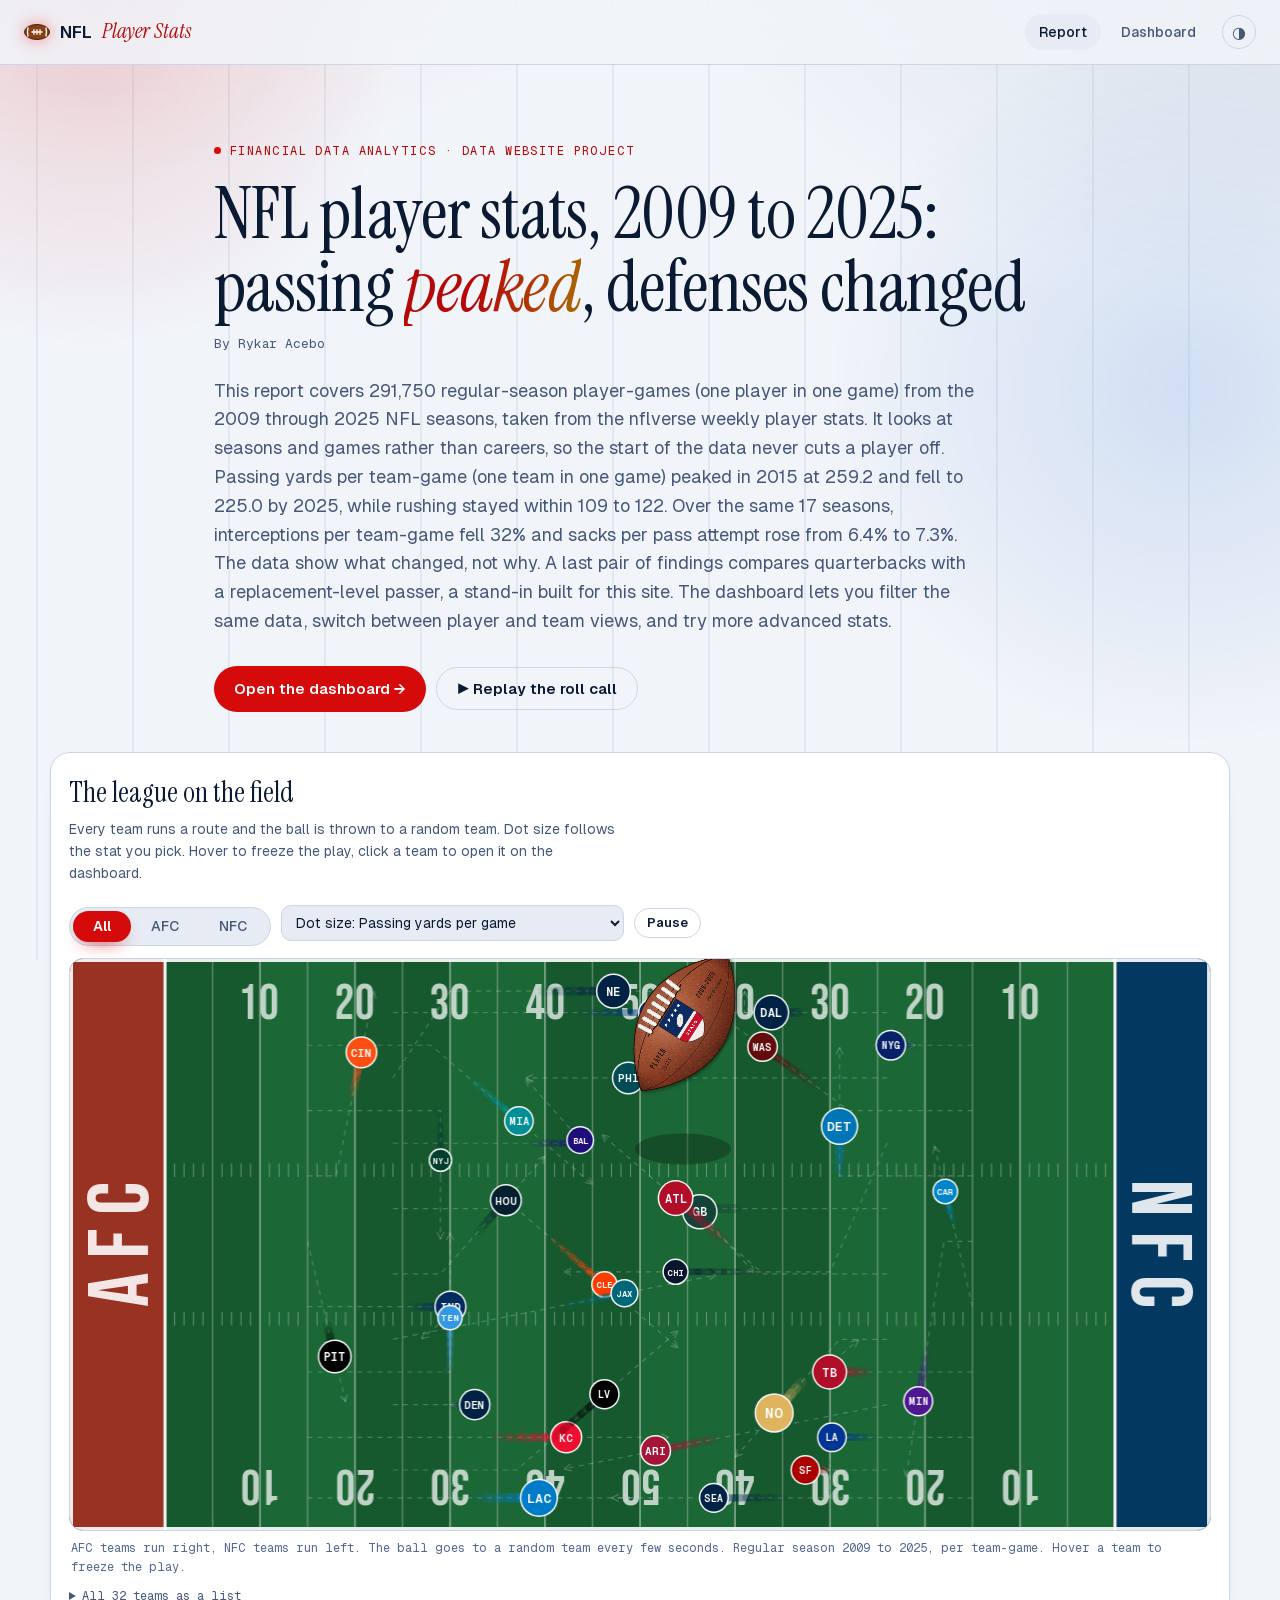
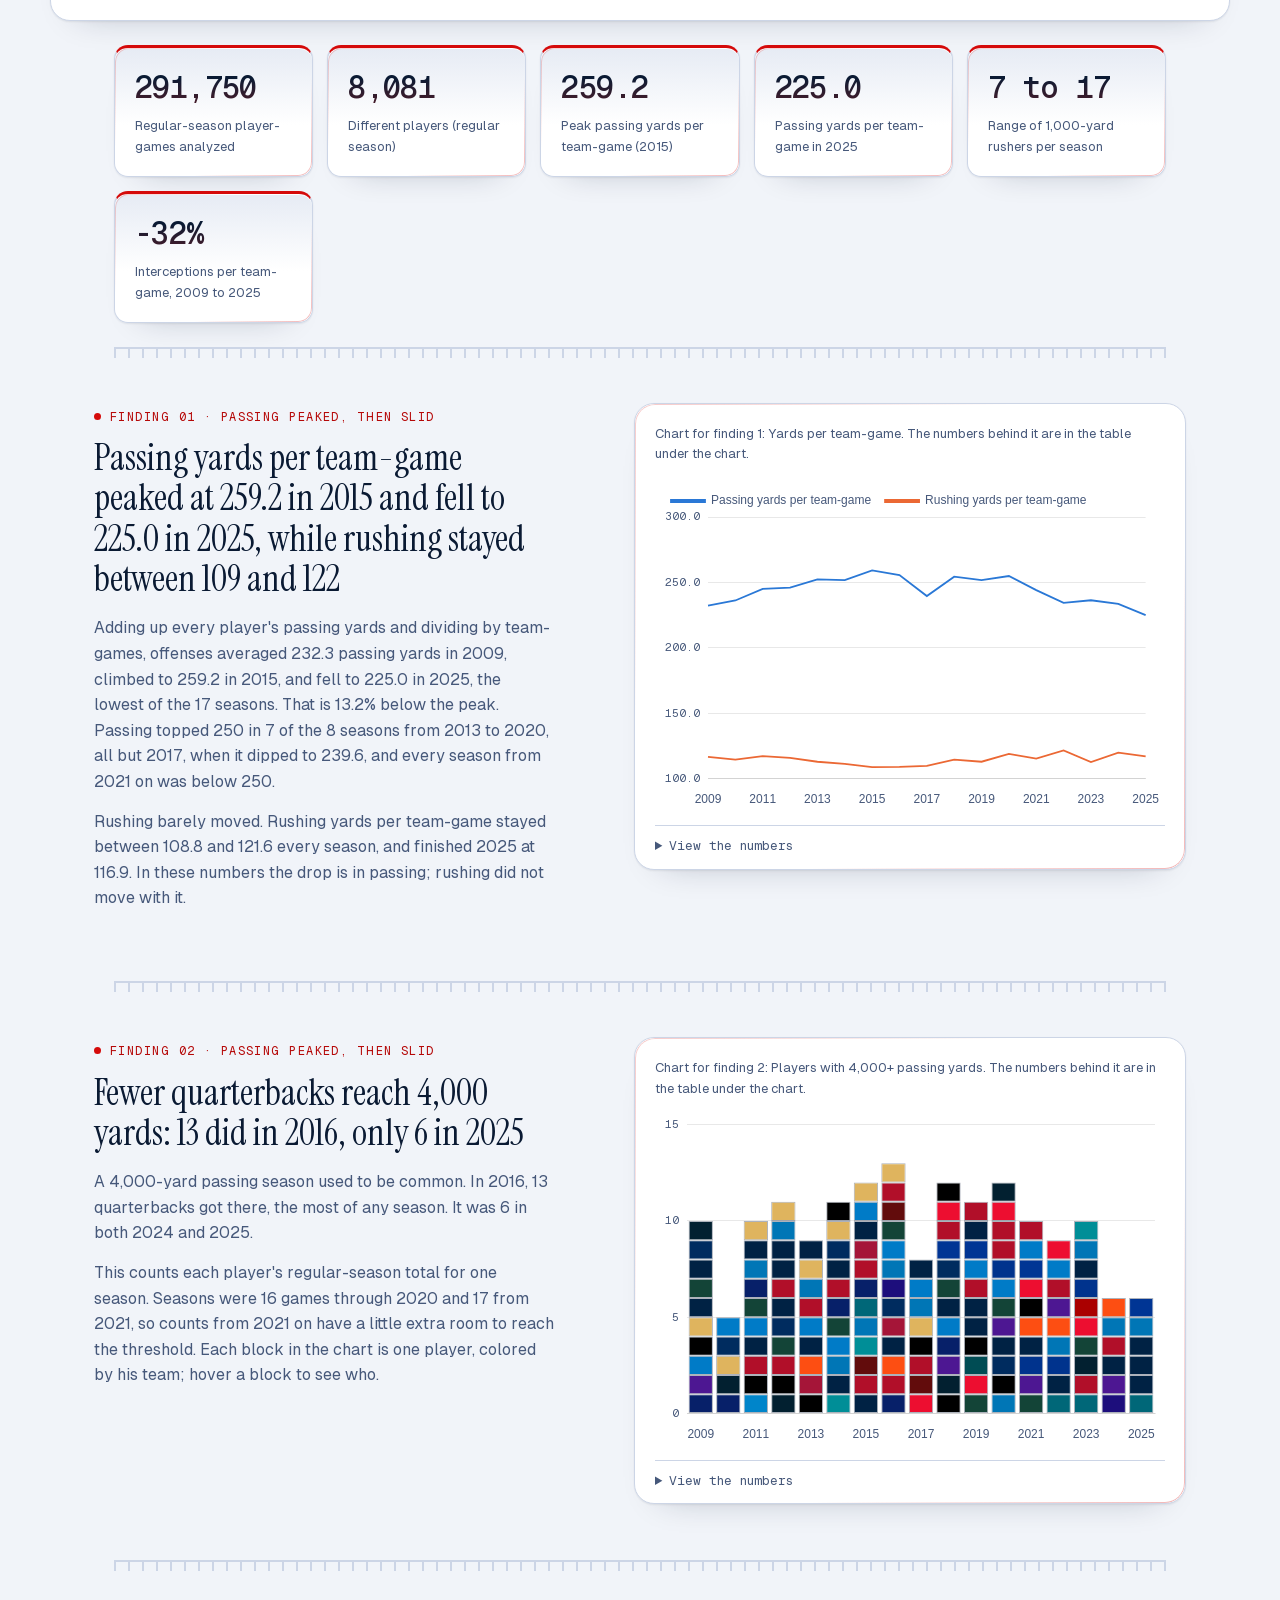
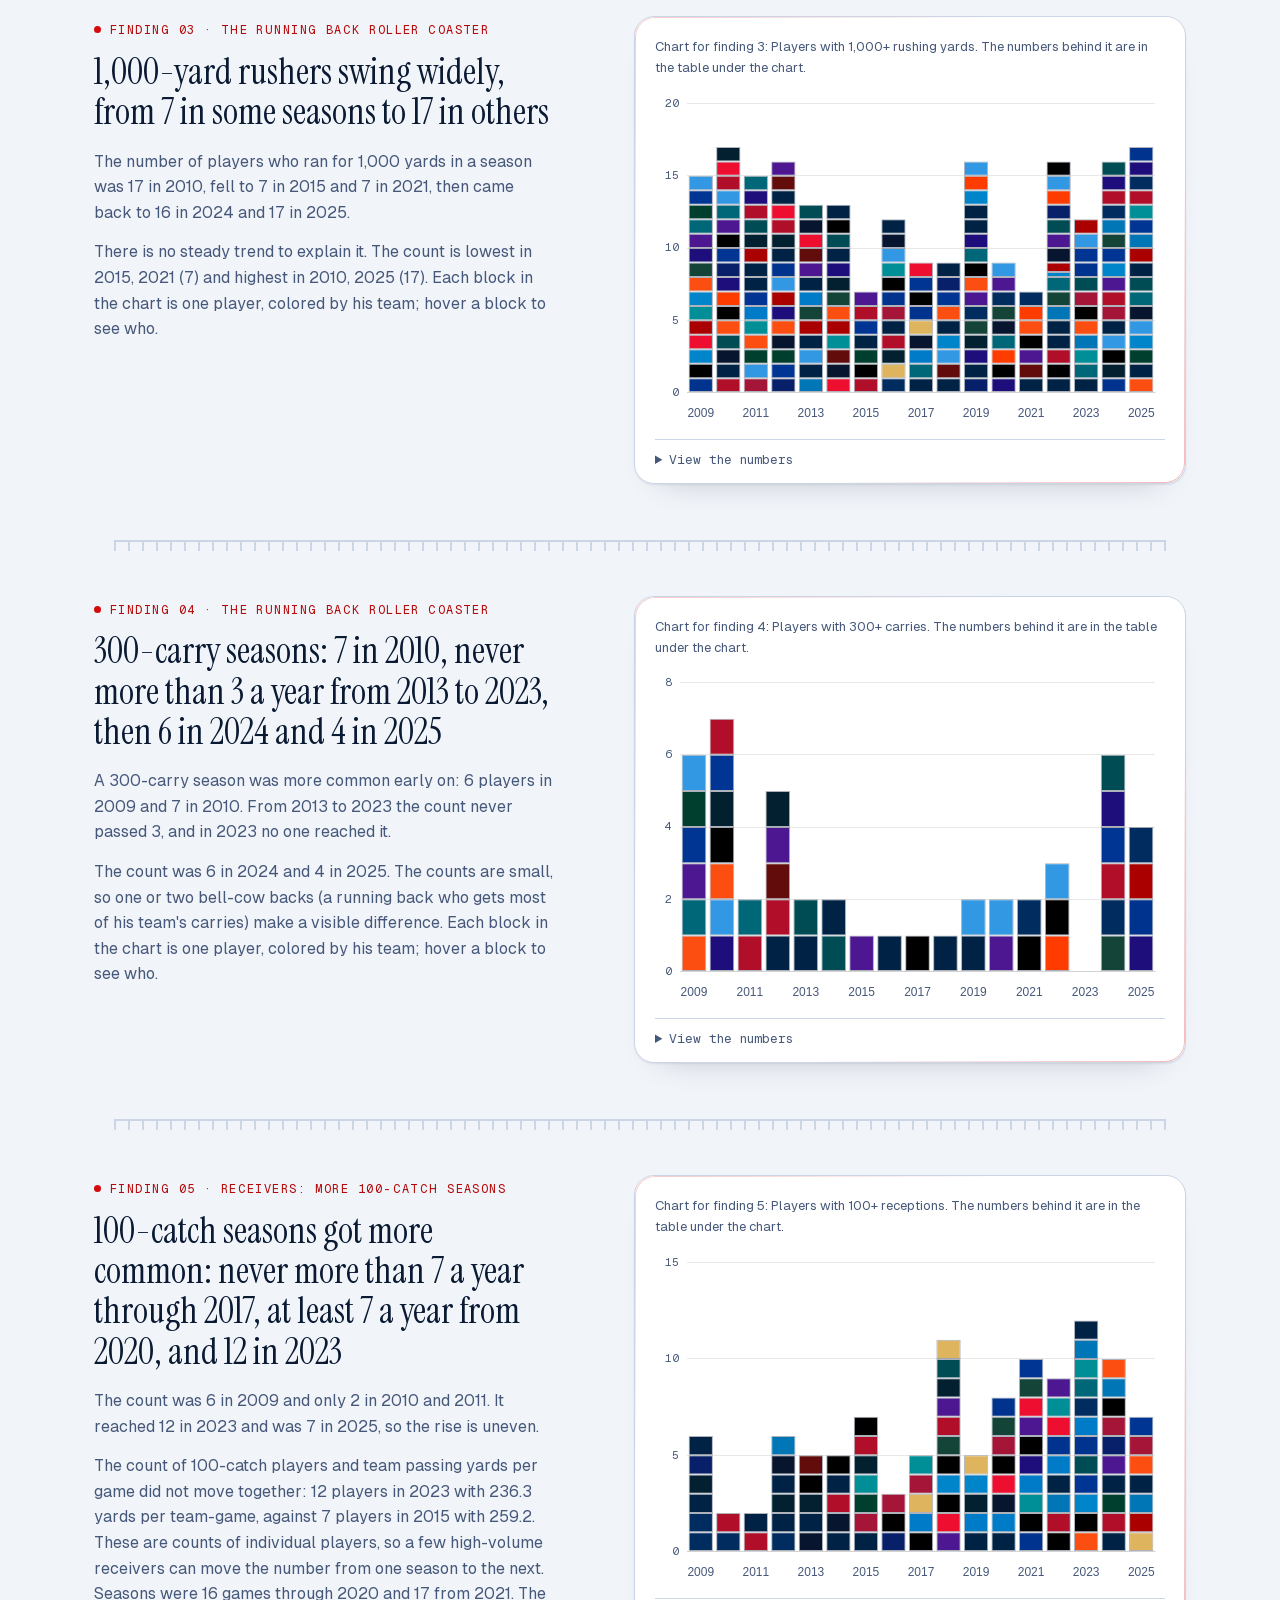
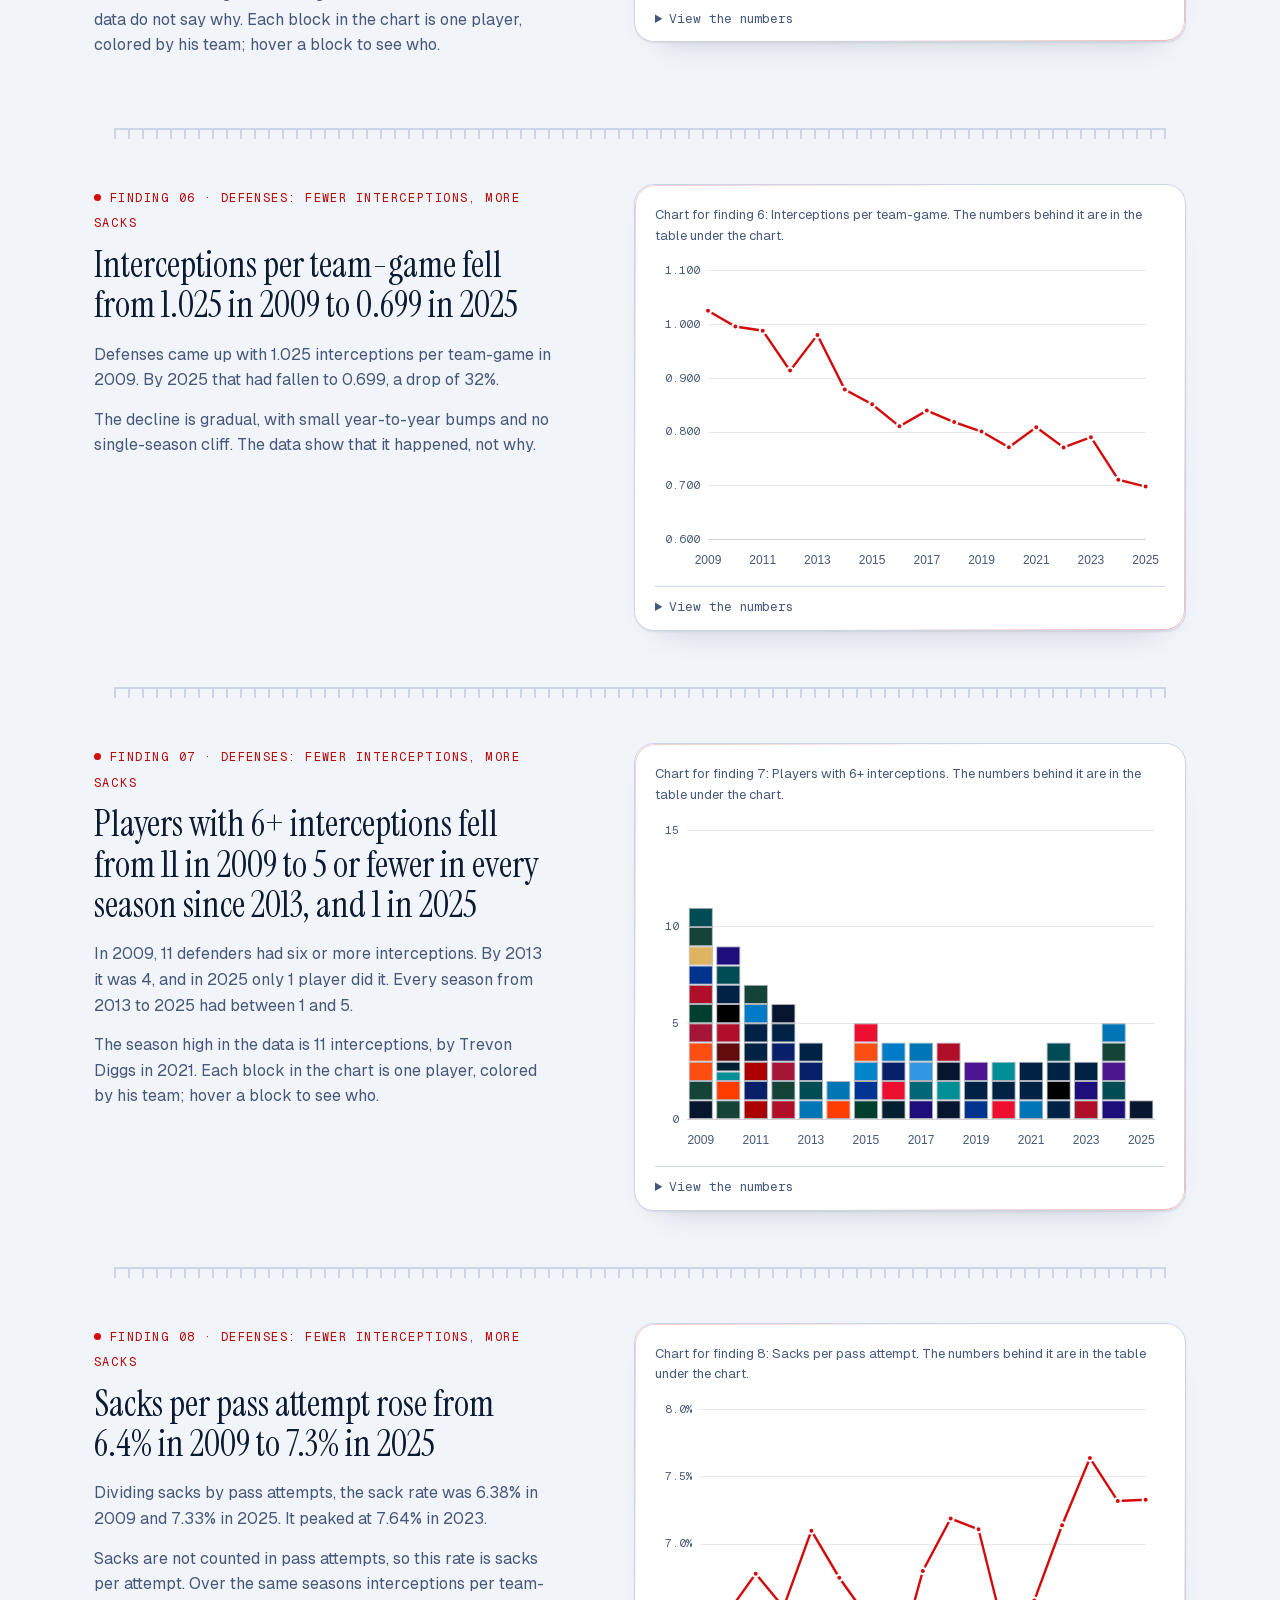
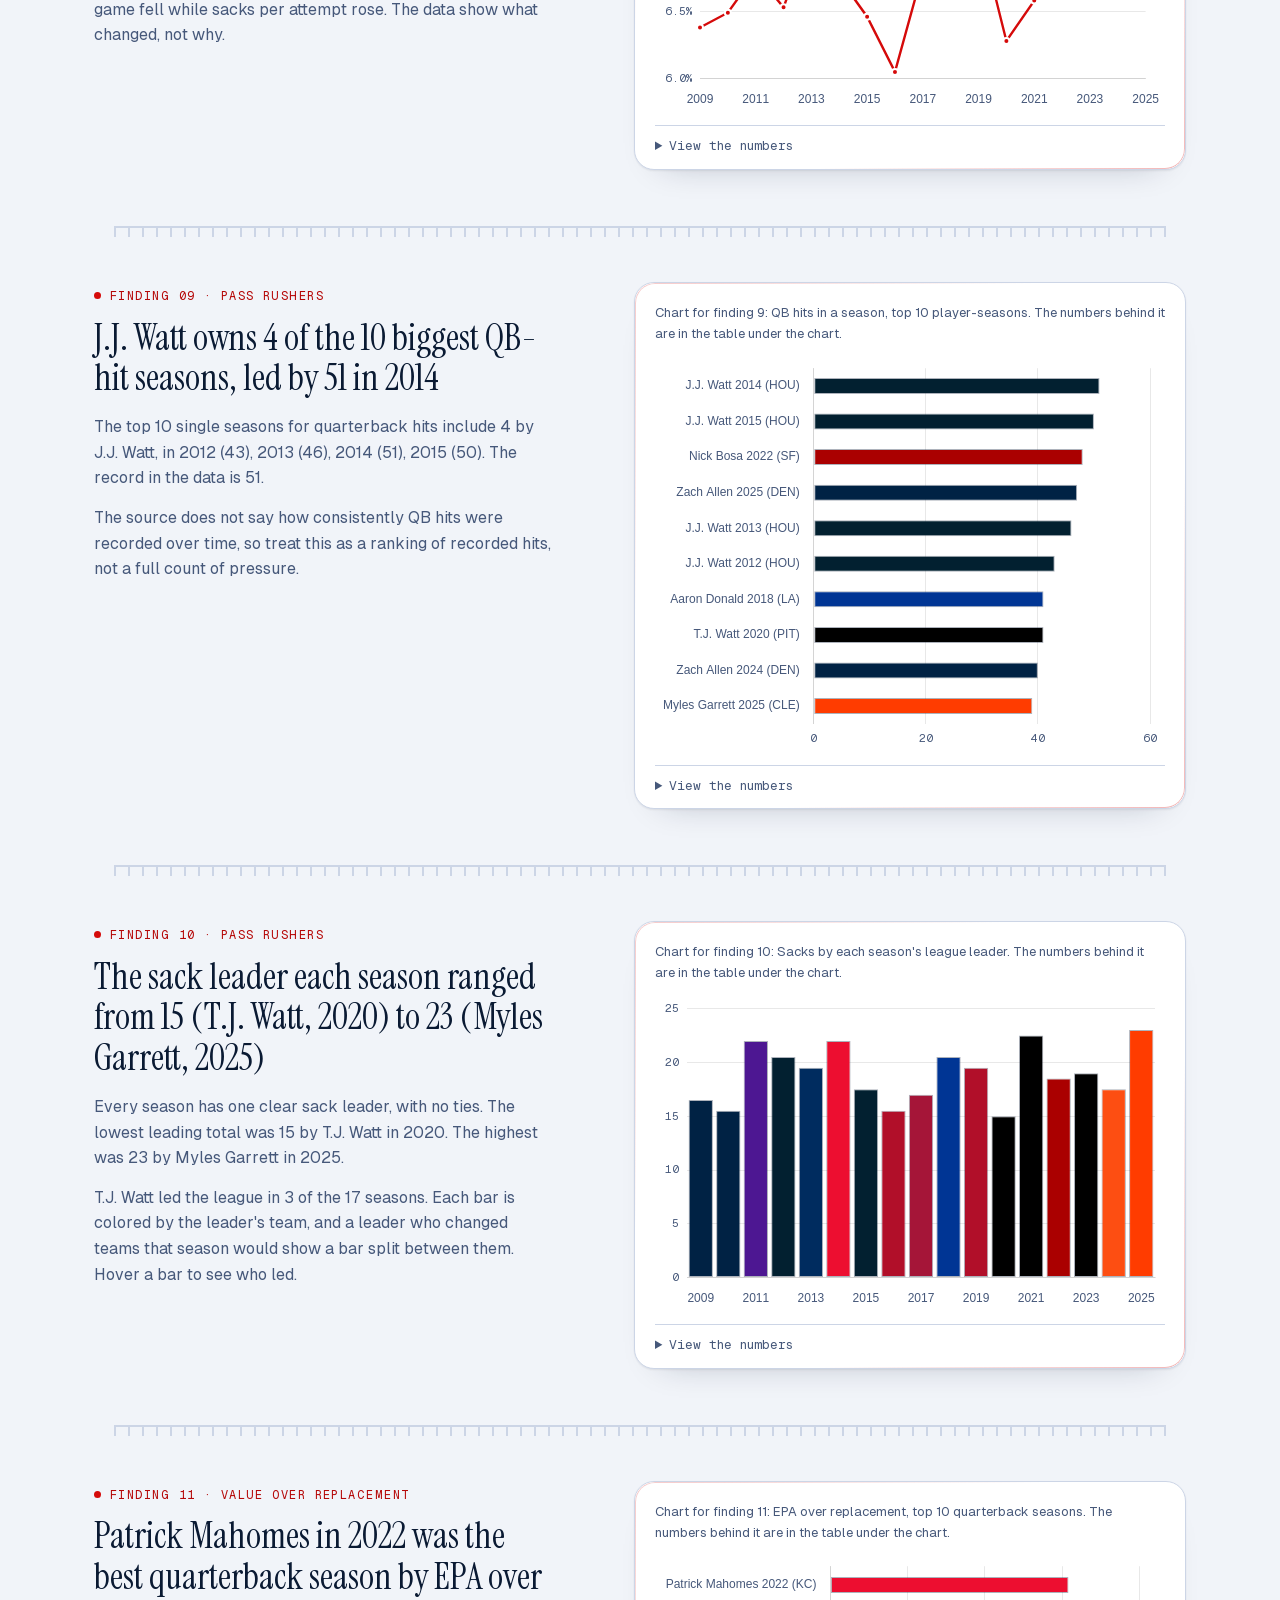
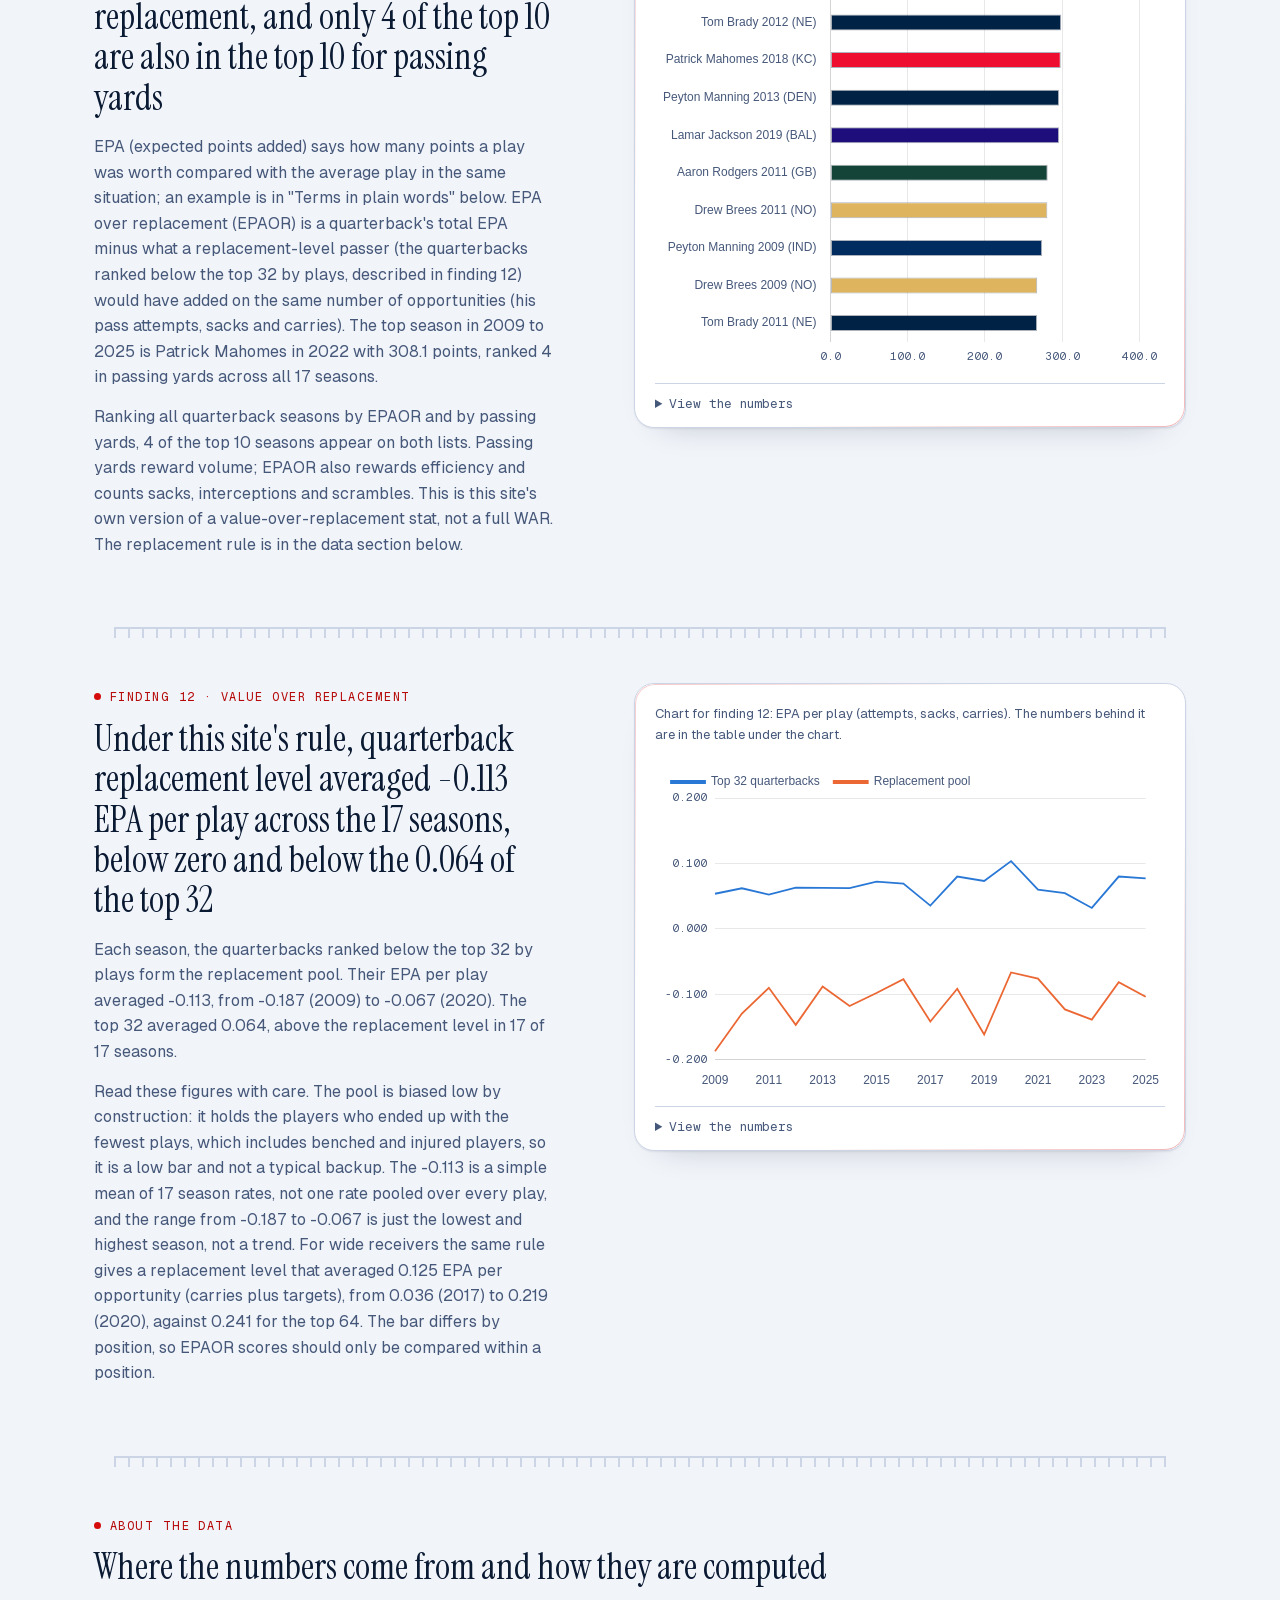
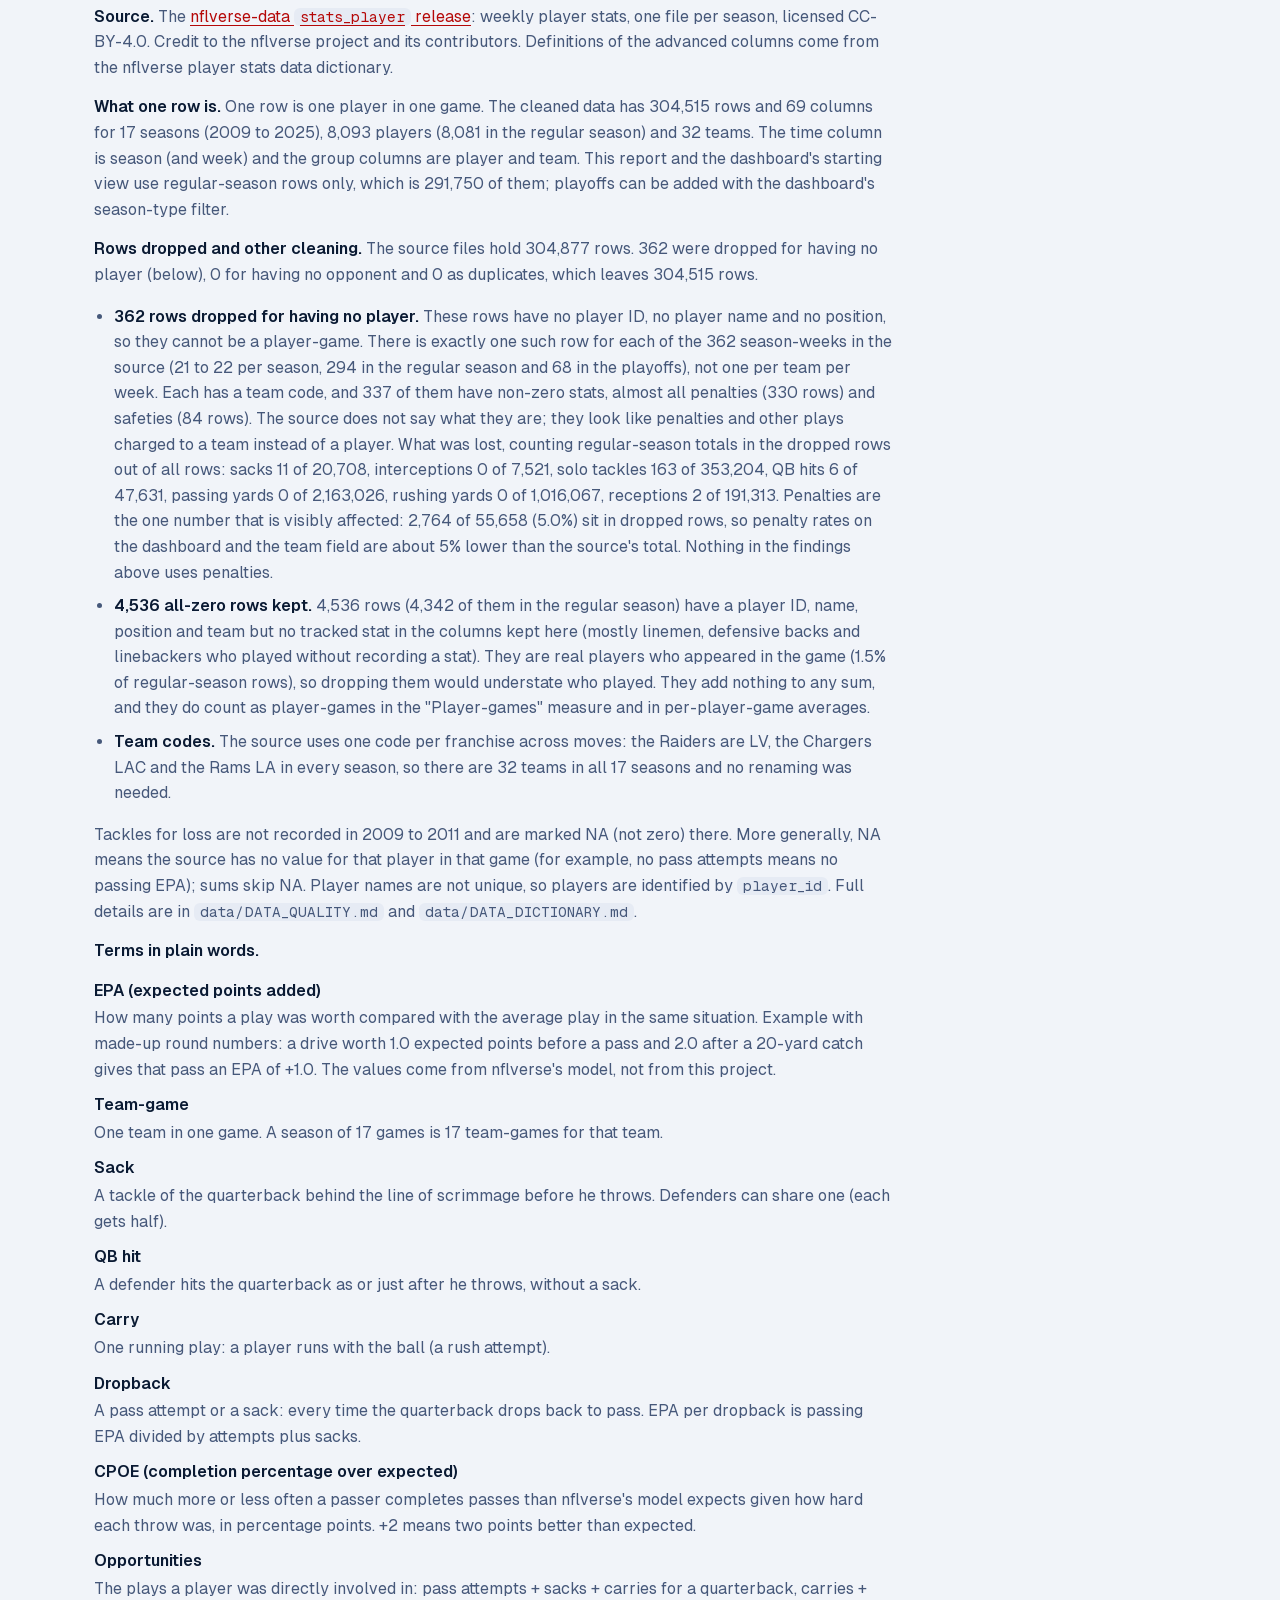
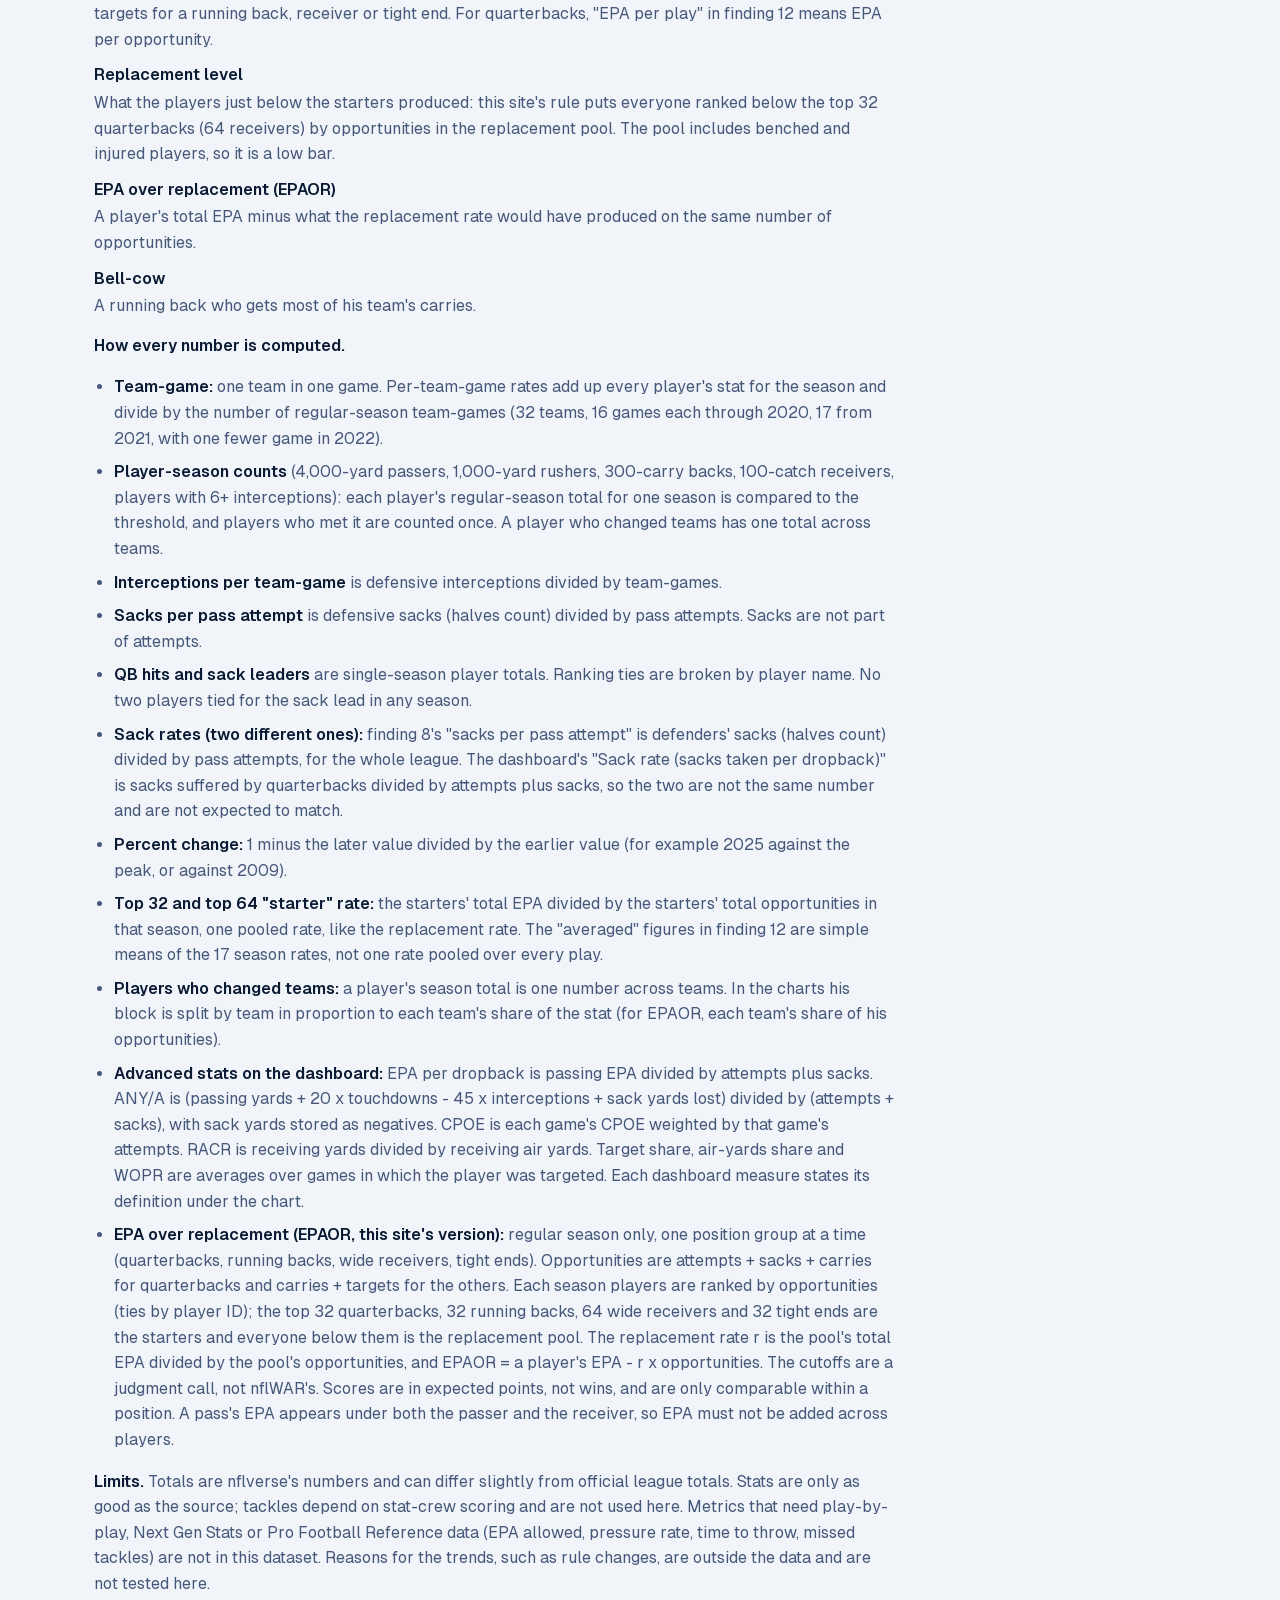
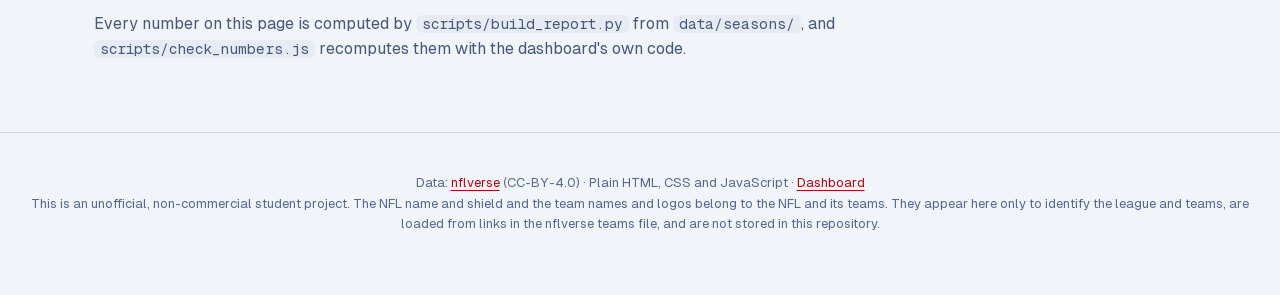
==== index.html @ b8d90ef3 "Dashboard Explore, jersey avatars, new filters, roll call intro, comparison block Dashboard: an Expl" ====
<!doctype html>
<html lang="en">
<head>
<meta charset="utf-8">
<meta name="viewport" content="width=device-width, initial-scale=1">
<title>NFL Player Stats Report, 2009 to 2025</title>
<meta name="description" content="What 291,750 NFL player-games say about passing, rushing, receiving and defense from 2009 to 2025.">
<link rel="stylesheet" href="assets/css/style.css?v=20260930t">
<link rel="stylesheet" href="assets/css/polish.css?v=20260930t">
<link rel="stylesheet" href="assets/css/intro.css?v=20260930t">
<link rel="icon" href="data:image/svg+xml,%3Csvg xmlns='http://www.w3.org/2000/svg' viewBox='0 0 52 32'%3E%3Cellipse cx='26' cy='16' rx='25' ry='15' fill='%238a3f12'/%3E%3Cpath d='M16 16H36M20 11.5V20.5M26 11.5V20.5M32 11.5V20.5' stroke='white' stroke-width='3' stroke-linecap='round'/%3E%3C/svg%3E">
<script>try{var t=localStorage.getItem('theme');if(t)document.documentElement.dataset.theme=t;else if(matchMedia('(prefers-color-scheme: light)').matches)document.documentElement.dataset.theme='light';}catch(e){}</script>
</head>
<body>
<a class="skip" href="#main">Skip to the report</a>
<div class="ambient" aria-hidden="true"></div>
<div class="grain" aria-hidden="true"></div>
<nav class="nav" aria-label="Main">
  <a class="brand" href="index.html"><svg class="brand-ball" viewBox="0 0 52 32" aria-hidden="true"><ellipse cx="26" cy="16" rx="25" ry="15" fill="#8a3f12" stroke="#4d1e06" stroke-width="2"/><g stroke="#fff" stroke-width="2.6" stroke-linecap="round" fill="none"><path d="M8 8Q6 16 8 24M44 8Q46 16 44 24"/><path d="M16 16H36M20 11.5V20.5M26 11.5V20.5M32 11.5V20.5"/></g></svg>NFL <em>Player Stats</em></a>
  <div class="nav-links">
    <a href="index.html" aria-current="page">Report</a>
    <a href="dashboard.html">Dashboard</a>
    <button class="theme-toggle" id="theme-toggle" aria-label="Toggle light and dark theme">&#9681;</button>
  </div>
</nav>

<header class="hero" id="main" tabindex="-1">
  <span class="eyebrow">Financial Data Analytics &middot; Data Website Project</span>
  <h1>NFL player stats, 2009 to 2025: passing <em>peaked</em>, defenses changed</h1>
  <p class="byline">By Rykar Acebo</p>
  <p class="lede">This report covers 291,750 regular-season player-games (one player in one game) from the 2009 through 2025 NFL seasons, taken from
  the nflverse weekly player stats. It looks at seasons and games rather than careers, so the start of the data never cuts a
  player off. Passing yards per team-game (one team in one game) peaked in 2015 at 259.2 and fell to 225.0 by
  2025, while rushing stayed within 109 to 122. Over the same 17 seasons, interceptions per team-game fell 32%
  and sacks per pass attempt rose from 6.4% to 7.3%. The data show what changed, not why. A last pair of findings
  compares quarterbacks with a replacement-level passer, a stand-in built for this site. The dashboard lets you filter the same data, switch between player and team views, and try more advanced stats.</p>
  <a class="btn" href="dashboard.html">Open the dashboard &rarr;</a>
</header>

<section class="fieldcard card" id="field-root" aria-label="Team explorer"></section>

<main>
  <section class="kpis" aria-label="Headline numbers"><div class="kpi card"><div class="kpi-value">291,750</div><div class="kpi-label">Regular-season player-games analyzed</div></div><div class="kpi card"><div class="kpi-value">8,081</div><div class="kpi-label">Different players (regular season)</div></div><div class="kpi card"><div class="kpi-value">259.2</div><div class="kpi-label">Peak passing yards per team-game (2015)</div></div><div class="kpi card"><div class="kpi-value">225.0</div><div class="kpi-label">Passing yards per team-game in 2025</div></div><div class="kpi card"><div class="kpi-value">7 to 17</div><div class="kpi-label">Range of 1,000-yard rushers per season</div></div><div class="kpi card"><div class="kpi-value">-32%</div><div class="kpi-label">Interceptions per team-game, 2009 to 2025</div></div></section>
  
  <section class="finding" id="f1">
    <div class="finding-text">
      <span class="eyebrow">Finding 01 &middot; Passing peaked, then slid</span>
      <h2>Passing yards per team-game peaked at 259.2 in 2015 and fell to 225.0 in 2025, while rushing stayed between 109 and 122</h2>
      <p>Adding up every player&#x27;s passing yards and dividing by team-games, offenses averaged 232.3 passing yards in 2009, climbed to 259.2 in 2015, and fell to 225.0 in 2025, the lowest of the 17 seasons. That is 13.2% below the peak. Passing topped 250 in 7 of the 8 seasons from 2013 to 2020, all but 2017, when it dipped to 239.6, and every season from 2021 on was below 250.</p><p>Rushing barely moved. Rushing yards per team-game stayed between 108.8 and 121.6 every season, and finished 2025 at 116.9. In these numbers the drop is in passing; rushing did not move with it.</p>
    </div>
    <figure class="card chart-card">
      <figcaption class="chart-caption">Chart for finding 1: Yards per team-game. The numbers behind it are in the table under the chart.</figcaption>
      <div class="chart-box" style="height:340px"><canvas data-chart='{&quot;kind&quot;:&quot;line&quot;,&quot;labels&quot;:[&quot;2009&quot;,&quot;2010&quot;,&quot;2011&quot;,&quot;2012&quot;,&quot;2013&quot;,&quot;2014&quot;,&quot;2015&quot;,&quot;2016&quot;,&quot;2017&quot;,&quot;2018&quot;,&quot;2019&quot;,&quot;2020&quot;,&quot;2021&quot;,&quot;2022&quot;,&quot;2023&quot;,&quot;2024&quot;,&quot;2025&quot;],&quot;datasets&quot;:[{&quot;label&quot;:&quot;Passing yards per team-game&quot;,&quot;data&quot;:[232.2578,236.1953,245.0078,245.998,252.2988,251.7539,259.1582,255.5938,239.584,254.3691,251.7793,254.8828,244.1176,234.3838,236.3364,233.5,225.0239]},{&quot;label&quot;:&quot;Rushing yards per team-game&quot;,&quot;data&quot;:[116.6641,114.4551,117.1758,115.916,112.8809,111.332,108.8359,108.9121,109.7109,114.4414,112.9023,118.8828,115.2463,121.5756,112.6599,119.8051,116.9449]}],&quot;fmt&quot;:&quot;yds&quot;,&quot;yTitle&quot;:&quot;Yards per team-game&quot;,&quot;height&quot;:340}' role="img" aria-label="Passing yards per team-game peaked at 259.2 in 2015 and fell to 225.0 in 2025, while rushing stayed between 109 and 122"></canvas></div>
      <details class="numbers"><summary>View the numbers</summary><div class="tablewrap" tabindex="0" role="region" aria-label="The numbers behind: Passing yards per team-game peaked at 259.2 in 2015 and fell to 225.0 in 2025, while rushing stayed between 109 and 122 (scrollable)"><table class="data"><caption>Passing yards per team-game peaked at 259.2 in 2015 and fell to 225.0 in 2025, while rushing stayed between 109 and 122</caption><thead><tr><th scope="col">Season</th><th scope="col">Team-games</th><th scope="col">Passing yards per team-game</th><th scope="col">Rushing yards per team-game</th></tr></thead><tbody><tr><td>2009</td><td>512</td><td>232.3</td><td>116.7</td></tr><tr><td>2010</td><td>512</td><td>236.2</td><td>114.5</td></tr><tr><td>2011</td><td>512</td><td>245.0</td><td>117.2</td></tr><tr><td>2012</td><td>512</td><td>246.0</td><td>115.9</td></tr><tr><td>2013</td><td>512</td><td>252.3</td><td>112.9</td></tr><tr><td>2014</td><td>512</td><td>251.8</td><td>111.3</td></tr><tr><td>2015</td><td>512</td><td>259.2</td><td>108.8</td></tr><tr><td>2016</td><td>512</td><td>255.6</td><td>108.9</td></tr><tr><td>2017</td><td>512</td><td>239.6</td><td>109.7</td></tr><tr><td>2018</td><td>512</td><td>254.4</td><td>114.4</td></tr><tr><td>2019</td><td>512</td><td>251.8</td><td>112.9</td></tr><tr><td>2020</td><td>512</td><td>254.9</td><td>118.9</td></tr><tr><td>2021</td><td>544</td><td>244.1</td><td>115.2</td></tr><tr><td>2022</td><td>542</td><td>234.4</td><td>121.6</td></tr><tr><td>2023</td><td>544</td><td>236.3</td><td>112.7</td></tr><tr><td>2024</td><td>544</td><td>233.5</td><td>119.8</td></tr><tr><td>2025</td><td>544</td><td>225.0</td><td>116.9</td></tr></tbody></table></div></details>
    </figure>
  </section>
  <section class="finding" id="f2">
    <div class="finding-text">
      <span class="eyebrow">Finding 02 &middot; Passing peaked, then slid</span>
      <h2>Fewer quarterbacks reach 4,000 yards: 13 did in 2016, only 6 in 2025</h2>
      <p>A 4,000-yard passing season used to be common. In 2016, 13 quarterbacks got there, the most of any season. It was 6 in both 2024 and 2025.</p><p>This counts each player&#x27;s regular-season total for one season. Seasons were 16 games through 2020 and 17 from 2021, so counts from 2021 on have a little extra room to reach the threshold. Each block in the chart is one player, colored by his team; hover a block to see who.</p>
    </div>
    <figure class="card chart-card">
      <figcaption class="chart-caption">Chart for finding 2: Players with 4,000+ passing yards. The numbers behind it are in the table under the chart.</figcaption>
      <div class="chart-box" style="height:340px"><canvas data-chart='{&quot;kind&quot;:&quot;bar&quot;,&quot;stacked&quot;:true,&quot;labels&quot;:[&quot;2009&quot;,&quot;2010&quot;,&quot;2011&quot;,&quot;2012&quot;,&quot;2013&quot;,&quot;2014&quot;,&quot;2015&quot;,&quot;2016&quot;,&quot;2017&quot;,&quot;2018&quot;,&quot;2019&quot;,&quot;2020&quot;,&quot;2021&quot;,&quot;2022&quot;,&quot;2023&quot;,&quot;2024&quot;,&quot;2025&quot;],&quot;datasets&quot;:[{&quot;label&quot;:&quot;Block 1.1&quot;,&quot;data&quot;:[1.0,1.0,1.0,1.0,1.0,1.0,1.0,1.0,1.0,1.0,1.0,1.0,1.0,1.0,1.0,1.0,1.0],&quot;barTeams&quot;:[&quot;NYG&quot;,&quot;NYG&quot;,&quot;CAR&quot;,&quot;HOU&quot;,&quot;PIT&quot;,&quot;MIA&quot;,&quot;SEA&quot;,&quot;NYG&quot;,&quot;KC&quot;,&quot;LV&quot;,&quot;GB&quot;,&quot;DET&quot;,&quot;GB&quot;,&quot;JAX&quot;,&quot;JAX&quot;,&quot;BAL&quot;,&quot;JAX&quot;],&quot;tips&quot;:[&quot;Eli Manning (NYG): 4,021 passing yards&quot;,&quot;Eli Manning (NYG): 4,002 passing yards&quot;,&quot;Cam Newton (CAR): 4,051 passing yards&quot;,&quot;Matt Schaub (HOU): 4,008 passing yards&quot;,&quot;Ben Roethlisberger (PIT): 4,261 passing yards&quot;,&quot;Ryan Tannehill (MIA): 4,045 passing yards&quot;,&quot;Russell Wilson (SEA): 4,024 passing yards&quot;,&quot;Eli Manning (NYG): 4,027 passing yards&quot;,&quot;Alex Smith (KC): 4,042 passing yards&quot;,&quot;Derek Carr (LV): 4,049 passing yards&quot;,&quot;Aaron Rodgers (GB): 4,002 passing yards&quot;,&quot;Matthew Stafford (DET): 4,084 passing yards&quot;,&quot;Aaron Rodgers (GB): 4,115 passing yards&quot;,&quot;Trevor Lawrence (JAX): 4,113 passing yards&quot;,&quot;Trevor Lawrence (JAX): 4,016 passing yards&quot;,&quot;Lamar Jackson (BAL): 4,172 passing yards&quot;,&quot;Trevor Lawrence (JAX): 4,007 passing yards&quot;]},{&quot;label&quot;:&quot;Block 2.1&quot;,&quot;data&quot;:[1.0,1.0,1.0,1.0,1.0,1.0,1.0,1.0,1.0,1.0,1.0,1.0,1.0,1.0,1.0,1.0,1.0],&quot;barTeams&quot;:[&quot;MIN&quot;,&quot;HOU&quot;,&quot;PIT&quot;,&quot;LV&quot;,&quot;ARI&quot;,&quot;NE&quot;,&quot;TB&quot;,&quot;TB&quot;,&quot;WAS&quot;,&quot;HOU&quot;,&quot;KC&quot;,&quot;LV&quot;,&quot;MIN&quot;,&quot;SEA&quot;,&quot;TB&quot;,&quot;MIN&quot;,&quot;SEA&quot;],&quot;tips&quot;:[&quot;Brett Favre (MIN): 4,202 passing yards&quot;,&quot;Matt Schaub (HOU): 4,370 passing yards&quot;,&quot;Ben Roethlisberger (PIT): 4,077 passing yards&quot;,&quot;Carson Palmer (LV): 4,018 passing yards&quot;,&quot;Carson Palmer (ARI): 4,274 passing yards&quot;,&quot;Tom Brady (NE): 4,109 passing yards&quot;,&quot;Jameis Winston (TB): 4,042 passing yards&quot;,&quot;Jameis Winston (TB): 4,090 passing yards&quot;,&quot;Kirk Cousins (WAS): 4,093 passing yards&quot;,&quot;Deshaun Watson (HOU): 4,165 passing yards&quot;,&quot;Patrick Mahomes (KC): 4,031 passing yards&quot;,&quot;Derek Carr (LV): 4,103 passing yards&quot;,&quot;Kirk Cousins (MIN): 4,221 passing yards&quot;,&quot;Geno Smith (SEA): 4,282 passing yards&quot;,&quot;Baker Mayfield (TB): 4,044 passing yards&quot;,&quot;Sam Darnold (MIN): 4,319 passing yards&quot;,&quot;Sam Darnold (SEA): 4,048 passing yards&quot;]},{&quot;label&quot;:&quot;Block 3.1&quot;,&quot;data&quot;:[1.0,1.0,1.0,1.0,1.0,1.0,1.0,1.0,1.0,1.0,1.0,1.0,1.0,1.0,1.0,1.0,1.0],&quot;barTeams&quot;:[&quot;LAC&quot;,&quot;NO&quot;,&quot;ATL&quot;,&quot;TB&quot;,&quot;CIN&quot;,&quot;DET&quot;,&quot;WAS&quot;,&quot;CIN&quot;,&quot;ATL&quot;,&quot;MIN&quot;,&quot;PHI&quot;,&quot;IND&quot;,&quot;BUF&quot;,&quot;BUF&quot;,&quot;HOU&quot;,&quot;SEA&quot;,&quot;NE&quot;],&quot;tips&quot;:[&quot;Philip Rivers (LAC): 4,254 passing yards&quot;,&quot;Drew Brees (NO): 4,620 passing yards&quot;,&quot;Matt Ryan (ATL): 4,177 passing yards&quot;,&quot;Josh Freeman (TB): 4,065 passing yards&quot;,&quot;Andy Dalton (CIN): 4,293 passing yards&quot;,&quot;Matthew Stafford (DET): 4,257 passing yards&quot;,&quot;Kirk Cousins (WAS): 4,166 passing yards&quot;,&quot;Andy Dalton (CIN): 4,206 passing yards&quot;,&quot;Matt Ryan (ATL): 4,095 passing yards&quot;,&quot;Kirk Cousins (MIN): 4,298 passing yards&quot;,&quot;Carson Wentz (PHI): 4,039 passing yards&quot;,&quot;Philip Rivers (IND): 4,169 passing yards&quot;,&quot;Josh Allen (BUF): 4,407 passing yards&quot;,&quot;Josh Allen (BUF): 4,283 passing yards&quot;,&quot;C.J. Stroud (HOU): 4,108 passing yards&quot;,&quot;Geno Smith (SEA): 4,320 passing yards&quot;,&quot;Drake Maye (NE): 4,394 passing yards&quot;]},{&quot;label&quot;:&quot;Block 4.1&quot;,&quot;data&quot;:[1.0,1.0,1.0,1.0,1.0,1.0,1.0,1.0,1.0,1.0,1.0,1.0,1.0,1.0,1.0,1.0,1.0],&quot;barTeams&quot;:[&quot;PIT&quot;,&quot;IND&quot;,&quot;DAL&quot;,&quot;GB&quot;,&quot;NE&quot;,&quot;LAC&quot;,&quot;MIA&quot;,&quot;SEA&quot;,&quot;PIT&quot;,&quot;NYG&quot;,&quot;LV&quot;,&quot;SEA&quot;,&quot;DAL&quot;,&quot;DET&quot;,&quot;GB&quot;,&quot;TB&quot;,&quot;DAL&quot;],&quot;tips&quot;:[&quot;Ben Roethlisberger (PIT): 4,328 passing yards&quot;,&quot;Peyton Manning (IND): 4,700 passing yards&quot;,&quot;Tony Romo (DAL): 4,184 passing yards&quot;,&quot;Aaron Rodgers (GB): 4,295 passing yards&quot;,&quot;Tom Brady (NE): 4,343 passing yards&quot;,&quot;Philip Rivers (LAC): 4,286 passing yards&quot;,&quot;Ryan Tannehill (MIA): 4,208 passing yards&quot;,&quot;Russell Wilson (SEA): 4,219 passing yards&quot;,&quot;Ben Roethlisberger (PIT): 4,259 passing yards&quot;,&quot;Eli Manning (NYG): 4,299 passing yards&quot;,&quot;Derek Carr (LV): 4,054 passing yards&quot;,&quot;Russell Wilson (SEA): 4,212 passing yards&quot;,&quot;Dak Prescott (DAL): 4,449 passing yards&quot;,&quot;Jared Goff (DET): 4,438 passing yards&quot;,&quot;Jordan Love (GB): 4,159 passing yards&quot;,&quot;Baker Mayfield (TB): 4,500 passing yards&quot;,&quot;Dak Prescott (DAL): 4,552 passing yards&quot;]},{&quot;label&quot;:&quot;Block 5.1&quot;,&quot;data&quot;:[1.0,1.0,1.0,1.0,1.0,1.0,1.0,1.0,1.0,1.0,1.0,1.0,1.0,1.0,1.0,1.0,1.0],&quot;barTeams&quot;:[&quot;NO&quot;,&quot;LAC&quot;,&quot;LAC&quot;,&quot;IND&quot;,&quot;LAC&quot;,&quot;GB&quot;,&quot;DET&quot;,&quot;ARI&quot;,&quot;NO&quot;,&quot;LAC&quot;,&quot;NE&quot;,&quot;MIN&quot;,&quot;CIN&quot;,&quot;CIN&quot;,&quot;KC&quot;,&quot;DET&quot;,&quot;DET&quot;],&quot;tips&quot;:[&quot;Drew Brees (NO): 4,388 passing yards&quot;,&quot;Philip Rivers (LAC): 4,710 passing yards&quot;,&quot;Philip Rivers (LAC): 4,624 passing yards&quot;,&quot;Andrew Luck (IND): 4,374 passing yards&quot;,&quot;Philip Rivers (LAC): 4,478 passing yards&quot;,&quot;Aaron Rodgers (GB): 4,381 passing yards&quot;,&quot;Matthew Stafford (DET): 4,262 passing yards&quot;,&quot;Carson Palmer (ARI): 4,233 passing yards&quot;,&quot;Drew Brees (NO): 4,334 passing yards&quot;,&quot;Philip Rivers (LAC): 4,308 passing yards&quot;,&quot;Tom Brady (NE): 4,057 passing yards&quot;,&quot;Kirk Cousins (MIN): 4,265 passing yards&quot;,&quot;Joe Burrow (CIN): 4,611 passing yards&quot;,&quot;Joe Burrow (CIN): 4,475 passing yards&quot;,&quot;Patrick Mahomes (KC): 4,183 passing yards&quot;,&quot;Jared Goff (DET): 4,629 passing yards&quot;,&quot;Jared Goff (DET): 4,564 passing yards&quot;]},{&quot;label&quot;:&quot;Block 6.1&quot;,&quot;data&quot;:[1.0,0,1.0,1.0,1.0,1.0,1.0,1.0,1.0,1.0,1.0,1.0,1.0,1.0,1.0,1.0,1.0],&quot;barTeams&quot;:[&quot;NE&quot;,null,&quot;GB&quot;,&quot;DEN&quot;,&quot;ATL&quot;,&quot;NYG&quot;,&quot;JAX&quot;,&quot;IND&quot;,&quot;DET&quot;,&quot;NE&quot;,&quot;SEA&quot;,&quot;GB&quot;,&quot;LV&quot;,&quot;MIN&quot;,&quot;SF&quot;,&quot;CIN&quot;,&quot;LA&quot;],&quot;tips&quot;:[&quot;Tom Brady (NE): 4,398 passing yards&quot;,null,&quot;Aaron Rodgers (GB): 4,636 passing yards&quot;,&quot;Peyton Manning (DEN): 4,659 passing yards&quot;,&quot;Matt Ryan (ATL): 4,515 passing yards&quot;,&quot;Eli Manning (NYG): 4,410 passing yards&quot;,&quot;Blake Bortles (JAX): 4,428 passing yards&quot;,&quot;Andrew Luck (IND): 4,240 passing yards&quot;,&quot;Matthew Stafford (DET): 4,446 passing yards&quot;,&quot;Tom Brady (NE): 4,355 passing yards&quot;,&quot;Russell Wilson (SEA): 4,110 passing yards&quot;,&quot;Aaron Rodgers (GB): 4,299 passing yards&quot;,&quot;Derek Carr (LV): 4,804 passing yards&quot;,&quot;Kirk Cousins (MIN): 4,547 passing yards&quot;,&quot;Brock Purdy (SF): 4,280 passing yards&quot;,&quot;Joe Burrow (CIN): 4,918 passing yards&quot;,&quot;Matthew Stafford (LA): 4,707 passing yards&quot;]},{&quot;label&quot;:&quot;Block 7.1&quot;,&quot;data&quot;:[1.0,0,1.0,1.0,1.0,1.0,1.0,1.0,1.0,1.0,1.0,1.0,1.0,1.0,1.0,0,0],&quot;barTeams&quot;:[&quot;GB&quot;,null,&quot;NYG&quot;,&quot;ATL&quot;,&quot;DET&quot;,&quot;ATL&quot;,&quot;NYG&quot;,&quot;BAL&quot;,&quot;LAC&quot;,&quot;GB&quot;,&quot;ATL&quot;,&quot;LAC&quot;,&quot;KC&quot;,&quot;TB&quot;,&quot;BUF&quot;,null,null],&quot;tips&quot;:[&quot;Aaron Rodgers (GB): 4,434 passing yards&quot;,null,&quot;Eli Manning (NYG): 4,933 passing yards&quot;,&quot;Matt Ryan (ATL): 4,719 passing yards&quot;,&quot;Matthew Stafford (DET): 4,650 passing yards&quot;,&quot;Matt Ryan (ATL): 4,694 passing yards&quot;,&quot;Eli Manning (NYG): 4,432 passing yards&quot;,&quot;Joe Flacco (BAL): 4,317 passing yards&quot;,&quot;Philip Rivers (LAC): 4,515 passing yards&quot;,&quot;Aaron Rodgers (GB): 4,442 passing yards&quot;,&quot;Matt Ryan (ATL): 4,466 passing yards&quot;,&quot;Justin Herbert (LAC): 4,336 passing yards&quot;,&quot;Patrick Mahomes (KC): 4,839 passing yards&quot;,&quot;Tom Brady (TB): 4,694 passing yards&quot;,&quot;Josh Allen (BUF): 4,306 passing yards&quot;,null,null]},{&quot;label&quot;:&quot;Block 8.1&quot;,&quot;data&quot;:[1.0,0,1.0,1.0,1.0,1.0,1.0,1.0,1.0,1.0,1.0,1.0,1.0,1.0,1.0,0,0],&quot;barTeams&quot;:[&quot;DAL&quot;,null,&quot;DET&quot;,&quot;NE&quot;,&quot;NO&quot;,&quot;DEN&quot;,&quot;ATL&quot;,&quot;DET&quot;,&quot;NE&quot;,&quot;IND&quot;,&quot;LAC&quot;,&quot;BUF&quot;,&quot;LA&quot;,&quot;LAC&quot;,&quot;DAL&quot;,null,null],&quot;tips&quot;:[&quot;Tony Romo (DAL): 4,483 passing yards&quot;,null,&quot;Matthew Stafford (DET): 5,100 passing yards&quot;,&quot;Tom Brady (NE): 4,827 passing yards&quot;,&quot;Drew Brees (NO): 5,162 passing yards&quot;,&quot;Peyton Manning (DEN): 4,727 passing yards&quot;,&quot;Matt Ryan (ATL): 4,591 passing yards&quot;,&quot;Matthew Stafford (DET): 4,327 passing yards&quot;,&quot;Tom Brady (NE): 4,577 passing yards&quot;,&quot;Andrew Luck (IND): 4,593 passing yards&quot;,&quot;Philip Rivers (LAC): 4,615 passing yards&quot;,&quot;Josh Allen (BUF): 4,544 passing yards&quot;,&quot;Matthew Stafford (LA): 4,886 passing yards&quot;,&quot;Justin Herbert (LAC): 4,739 passing yards&quot;,&quot;Dak Prescott (DAL): 4,516 passing yards&quot;,null,null]},{&quot;label&quot;:&quot;Block 9.1&quot;,&quot;data&quot;:[1.0,0,1.0,1.0,1.0,1.0,1.0,1.0,0,1.0,1.0,1.0,1.0,1.0,1.0,0,0],&quot;barTeams&quot;:[&quot;IND&quot;,null,&quot;NE&quot;,&quot;DAL&quot;,&quot;DEN&quot;,&quot;IND&quot;,&quot;ARI&quot;,&quot;LAC&quot;,null,&quot;LA&quot;,&quot;LA&quot;,&quot;ATL&quot;,&quot;LAC&quot;,&quot;KC&quot;,&quot;DET&quot;,null,null],&quot;tips&quot;:[&quot;Peyton Manning (IND): 4,500 passing yards&quot;,null,&quot;Tom Brady (NE): 5,235 passing yards&quot;,&quot;Tony Romo (DAL): 4,903 passing yards&quot;,&quot;Peyton Manning (DEN): 5,477 passing yards&quot;,&quot;Andrew Luck (IND): 4,761 passing yards&quot;,&quot;Carson Palmer (ARI): 4,671 passing yards&quot;,&quot;Philip Rivers (LAC): 4,386 passing yards&quot;,null,&quot;Jared Goff (LA): 4,688 passing yards&quot;,&quot;Jared Goff (LA): 4,638 passing yards&quot;,&quot;Matt Ryan (ATL): 4,581 passing yards&quot;,&quot;Justin Herbert (LAC): 5,014 passing yards&quot;,&quot;Patrick Mahomes (KC): 5,250 passing yards&quot;,&quot;Jared Goff (DET): 4,575 passing yards&quot;,null,null]},{&quot;label&quot;:&quot;Block 10.1&quot;,&quot;data&quot;:[1.0,0,1.0,1.0,0,1.0,1.0,1.0,0,1.0,1.0,1.0,1.0,0,1.0,0,0],&quot;barTeams&quot;:[&quot;HOU&quot;,null,&quot;NO&quot;,&quot;DET&quot;,null,&quot;NO&quot;,&quot;NE&quot;,&quot;GB&quot;,null,&quot;ATL&quot;,&quot;DAL&quot;,&quot;TB&quot;,&quot;TB&quot;,null,&quot;MIA&quot;,null,null],&quot;tips&quot;:[&quot;Matt Schaub (HOU): 4,770 passing yards&quot;,null,&quot;Drew Brees (NO): 5,535 passing yards&quot;,&quot;Matthew Stafford (DET): 4,967 passing yards&quot;,null,&quot;Drew Brees (NO): 4,952 passing yards&quot;,&quot;Tom Brady (NE): 4,770 passing yards&quot;,&quot;Aaron Rodgers (GB): 4,428 passing yards&quot;,null,&quot;Matt Ryan (ATL): 4,924 passing yards&quot;,&quot;Dak Prescott (DAL): 4,902 passing yards&quot;,&quot;Tom Brady (TB): 4,633 passing yards&quot;,&quot;Tom Brady (TB): 5,316 passing yards&quot;,null,&quot;Tua Tagovailoa (MIA): 4,624 passing yards&quot;,null,null]},{&quot;label&quot;:&quot;Block 11.1&quot;,&quot;data&quot;:[0,0,0,1.0,0,1.0,1.0,1.0,0,1.0,1.0,1.0,0,0,0,0,0],&quot;barTeams&quot;:[null,null,null,&quot;NO&quot;,null,&quot;PIT&quot;,&quot;LAC&quot;,&quot;WAS&quot;,null,&quot;KC&quot;,&quot;TB&quot;,&quot;KC&quot;,null,null,null,null,null],&quot;tips&quot;:[null,null,null,&quot;Drew Brees (NO): 5,177 passing yards&quot;,null,&quot;Ben Roethlisberger (PIT): 4,952 passing yards&quot;,&quot;Philip Rivers (LAC): 4,792 passing yards&quot;,&quot;Kirk Cousins (WAS): 4,917 passing yards&quot;,null,&quot;Patrick Mahomes (KC): 5,097 passing yards&quot;,&quot;Jameis Winston (TB): 5,109 passing yards&quot;,&quot;Patrick Mahomes (KC): 4,740 passing yards&quot;,null,null,null,null,null]},{&quot;label&quot;:&quot;Block 12.1&quot;,&quot;data&quot;:[0,0,0,0,0,0,1.0,1.0,0,1.0,0,1.0,0,0,0,0,0],&quot;barTeams&quot;:[null,null,null,null,null,null,&quot;NO&quot;,&quot;ATL&quot;,null,&quot;PIT&quot;,null,&quot;HOU&quot;,null,null,null,null,null],&quot;tips&quot;:[null,null,null,null,null,null,&quot;Drew Brees (NO): 4,870 passing yards&quot;,&quot;Matt Ryan (ATL): 4,944 passing yards&quot;,null,&quot;Ben Roethlisberger (PIT): 5,129 passing yards&quot;,null,&quot;Deshaun Watson (HOU): 4,823 passing yards&quot;,null,null,null,null,null]},{&quot;label&quot;:&quot;Block 13.1&quot;,&quot;data&quot;:[0,0,0,0,0,0,0,1.0,0,0,0,0,0,0,0,0,0],&quot;barTeams&quot;:[null,null,null,null,null,null,null,&quot;NO&quot;,null,null,null,null,null,null,null,null,null],&quot;tips&quot;:[null,null,null,null,null,null,null,&quot;Drew Brees (NO): 5,208 passing yards&quot;,null,null,null,null,null,null,null,null,null]}],&quot;fmt&quot;:&quot;int&quot;,&quot;yTitle&quot;:&quot;&quot;,&quot;height&quot;:340}' role="img" aria-label="Fewer quarterbacks reach 4,000 yards: 13 did in 2016, only 6 in 2025"></canvas></div>
      <details class="numbers"><summary>View the numbers</summary><div class="tablewrap" tabindex="0" role="region" aria-label="The numbers behind: Fewer quarterbacks reach 4,000 yards: 13 did in 2016, only 6 in 2025 (scrollable)"><table class="data"><caption>Fewer quarterbacks reach 4,000 yards: 13 did in 2016, only 6 in 2025</caption><thead><tr><th scope="col">Season</th><th scope="col">Players with 4,000+ passing yards</th><th scope="col" class="t w">Who (team) and total, top block first</th></tr></thead><tbody><tr><td>2009</td><td>10</td><td class="t w">Matt Schaub (HOU) 4,770; Peyton Manning (IND) 4,500; Tony Romo (DAL) 4,483; Aaron Rodgers (GB) 4,434; Tom Brady (NE) 4,398; Drew Brees (NO) 4,388; Ben Roethlisberger (PIT) 4,328; Philip Rivers (LAC) 4,254; Brett Favre (MIN) 4,202; Eli Manning (NYG) 4,021</td></tr><tr><td>2010</td><td>5</td><td class="t w">Philip Rivers (LAC) 4,710; Peyton Manning (IND) 4,700; Drew Brees (NO) 4,620; Matt Schaub (HOU) 4,370; Eli Manning (NYG) 4,002</td></tr><tr><td>2011</td><td>10</td><td class="t w">Drew Brees (NO) 5,535; Tom Brady (NE) 5,235; Matthew Stafford (DET) 5,100; Eli Manning (NYG) 4,933; Aaron Rodgers (GB) 4,636; Philip Rivers (LAC) 4,624; Tony Romo (DAL) 4,184; Matt Ryan (ATL) 4,177; Ben Roethlisberger (PIT) 4,077; Cam Newton (CAR) 4,051</td></tr><tr><td>2012</td><td>11</td><td class="t w">Drew Brees (NO) 5,177; Matthew Stafford (DET) 4,967; Tony Romo (DAL) 4,903; Tom Brady (NE) 4,827; Matt Ryan (ATL) 4,719; Peyton Manning (DEN) 4,659; Andrew Luck (IND) 4,374; Aaron Rodgers (GB) 4,295; Josh Freeman (TB) 4,065; Carson Palmer (LV) 4,018; Matt Schaub (HOU) 4,008</td></tr><tr><td>2013</td><td>9</td><td class="t w">Peyton Manning (DEN) 5,477; Drew Brees (NO) 5,162; Matthew Stafford (DET) 4,650; Matt Ryan (ATL) 4,515; Philip Rivers (LAC) 4,478; Tom Brady (NE) 4,343; Andy Dalton (CIN) 4,293; Carson Palmer (ARI) 4,274; Ben Roethlisberger (PIT) 4,261</td></tr><tr><td>2014</td><td>11</td><td class="t w">Ben Roethlisberger (PIT) 4,952; Drew Brees (NO) 4,952; Andrew Luck (IND) 4,761; Peyton Manning (DEN) 4,727; Matt Ryan (ATL) 4,694; Eli Manning (NYG) 4,410; Aaron Rodgers (GB) 4,381; Philip Rivers (LAC) 4,286; Matthew Stafford (DET) 4,257; Tom Brady (NE) 4,109; Ryan Tannehill (MIA) 4,045</td></tr><tr><td>2015</td><td>12</td><td class="t w">Drew Brees (NO) 4,870; Philip Rivers (LAC) 4,792; Tom Brady (NE) 4,770; Carson Palmer (ARI) 4,671; Matt Ryan (ATL) 4,591; Eli Manning (NYG) 4,432; Blake Bortles (JAX) 4,428; Matthew Stafford (DET) 4,262; Ryan Tannehill (MIA) 4,208; Kirk Cousins (WAS) 4,166; Jameis Winston (TB) 4,042; Russell Wilson (SEA) 4,024</td></tr><tr><td>2016</td><td>13</td><td class="t w">Drew Brees (NO) 5,208; Matt Ryan (ATL) 4,944; Kirk Cousins (WAS) 4,917; Aaron Rodgers (GB) 4,428; Philip Rivers (LAC) 4,386; Matthew Stafford (DET) 4,327; Joe Flacco (BAL) 4,317; Andrew Luck (IND) 4,240; Carson Palmer (ARI) 4,233; Russell Wilson (SEA) 4,219; Andy Dalton (CIN) 4,206; Jameis Winston (TB) 4,090; Eli Manning (NYG) 4,027</td></tr><tr><td>2017</td><td>8</td><td class="t w">Tom Brady (NE) 4,577; Philip Rivers (LAC) 4,515; Matthew Stafford (DET) 4,446; Drew Brees (NO) 4,334; Ben Roethlisberger (PIT) 4,259; Matt Ryan (ATL) 4,095; Kirk Cousins (WAS) 4,093; Alex Smith (KC) 4,042</td></tr><tr><td>2018</td><td>12</td><td class="t w">Ben Roethlisberger (PIT) 5,129; Patrick Mahomes (KC) 5,097; Matt Ryan (ATL) 4,924; Jared Goff (LA) 4,688; Andrew Luck (IND) 4,593; Aaron Rodgers (GB) 4,442; Tom Brady (NE) 4,355; Philip Rivers (LAC) 4,308; Eli Manning (NYG) 4,299; Kirk Cousins (MIN) 4,298; Deshaun Watson (HOU) 4,165; Derek Carr (LV) 4,049</td></tr><tr><td>2019</td><td>11</td><td class="t w">Jameis Winston (TB) 5,109; Dak Prescott (DAL) 4,902; Jared Goff (LA) 4,638; Philip Rivers (LAC) 4,615; Matt Ryan (ATL) 4,466; Russell Wilson (SEA) 4,110; Tom Brady (NE) 4,057; Derek Carr (LV) 4,054; Carson Wentz (PHI) 4,039; Patrick Mahomes (KC) 4,031; Aaron Rodgers (GB) 4,002</td></tr><tr><td>2020</td><td>12</td><td class="t w">Deshaun Watson (HOU) 4,823; Patrick Mahomes (KC) 4,740; Tom Brady (TB) 4,633; Matt Ryan (ATL) 4,581; Josh Allen (BUF) 4,544; Justin Herbert (LAC) 4,336; Aaron Rodgers (GB) 4,299; Kirk Cousins (MIN) 4,265; Russell Wilson (SEA) 4,212; Philip Rivers (IND) 4,169; Derek Carr (LV) 4,103; Matthew Stafford (DET) 4,084</td></tr><tr><td>2021</td><td>10</td><td class="t w">Tom Brady (TB) 5,316; Justin Herbert (LAC) 5,014; Matthew Stafford (LA) 4,886; Patrick Mahomes (KC) 4,839; Derek Carr (LV) 4,804; Joe Burrow (CIN) 4,611; Dak Prescott (DAL) 4,449; Josh Allen (BUF) 4,407; Kirk Cousins (MIN) 4,221; Aaron Rodgers (GB) 4,115</td></tr><tr><td>2022</td><td>9</td><td class="t w">Patrick Mahomes (KC) 5,250; Justin Herbert (LAC) 4,739; Tom Brady (TB) 4,694; Kirk Cousins (MIN) 4,547; Joe Burrow (CIN) 4,475; Jared Goff (DET) 4,438; Josh Allen (BUF) 4,283; Geno Smith (SEA) 4,282; Trevor Lawrence (JAX) 4,113</td></tr><tr><td>2023</td><td>10</td><td class="t w">Tua Tagovailoa (MIA) 4,624; Jared Goff (DET) 4,575; Dak Prescott (DAL) 4,516; Josh Allen (BUF) 4,306; Brock Purdy (SF) 4,280; Patrick Mahomes (KC) 4,183; Jordan Love (GB) 4,159; C.J. Stroud (HOU) 4,108; Baker Mayfield (TB) 4,044; Trevor Lawrence (JAX) 4,016</td></tr><tr><td>2024</td><td>6</td><td class="t w">Joe Burrow (CIN) 4,918; Jared Goff (DET) 4,629; Baker Mayfield (TB) 4,500; Geno Smith (SEA) 4,320; Sam Darnold (MIN) 4,319; Lamar Jackson (BAL) 4,172</td></tr><tr><td>2025</td><td>6</td><td class="t w">Matthew Stafford (LA) 4,707; Jared Goff (DET) 4,564; Dak Prescott (DAL) 4,552; Drake Maye (NE) 4,394; Sam Darnold (SEA) 4,048; Trevor Lawrence (JAX) 4,007</td></tr></tbody></table></div></details>
    </figure>
  </section>
  <section class="finding" id="f3">
    <div class="finding-text">
      <span class="eyebrow">Finding 03 &middot; The running back roller coaster</span>
      <h2>1,000-yard rushers swing widely, from 7 in some seasons to 17 in others</h2>
      <p>The number of players who ran for 1,000 yards in a season was 17 in 2010, fell to 7 in 2015 and 7 in 2021, then came back to 16 in 2024 and 17 in 2025.</p><p>There is no steady trend to explain it. The count is lowest in 2015, 2021 (7) and highest in 2010, 2025 (17). Each block in the chart is one player, colored by his team; hover a block to see who.</p>
    </div>
    <figure class="card chart-card">
      <figcaption class="chart-caption">Chart for finding 3: Players with 1,000+ rushing yards. The numbers behind it are in the table under the chart.</figcaption>
      <div class="chart-box" style="height:340px"><canvas data-chart='{&quot;kind&quot;:&quot;bar&quot;,&quot;stacked&quot;:true,&quot;labels&quot;:[&quot;2009&quot;,&quot;2010&quot;,&quot;2011&quot;,&quot;2012&quot;,&quot;2013&quot;,&quot;2014&quot;,&quot;2015&quot;,&quot;2016&quot;,&quot;2017&quot;,&quot;2018&quot;,&quot;2019&quot;,&quot;2020&quot;,&quot;2021&quot;,&quot;2022&quot;,&quot;2023&quot;,&quot;2024&quot;,&quot;2025&quot;],&quot;datasets&quot;:[{&quot;label&quot;:&quot;Block 1.1&quot;,&quot;data&quot;:[1.0,1.0,1.0,1.0,1.0,1.0,1.0,1.0,1.0,1.0,1.0,1.0,1.0,1.0,1.0,1.0,1.0],&quot;barTeams&quot;:[&quot;BUF&quot;,&quot;TB&quot;,&quot;ARI&quot;,&quot;NYG&quot;,&quot;DET&quot;,&quot;KC&quot;,&quot;ATL&quot;,&quot;IND&quot;,&quot;DEN&quot;,&quot;DEN&quot;,&quot;NYG&quot;,&quot;BAL&quot;,&quot;DAL&quot;,&quot;DAL&quot;,&quot;DAL&quot;,&quot;BUF&quot;,&quot;CIN&quot;],&quot;tips&quot;:[&quot;Fred Jackson (BUF): 1,062 rushing yards&quot;,&quot;LeGarrette Blount (TB): 1,007 rushing yards&quot;,&quot;Chris Wells (ARI): 1,047 rushing yards&quot;,&quot;Ahmad Bradshaw (NYG): 1,015 rushing yards&quot;,&quot;Reggie Bush (DET): 1,006 rushing yards&quot;,&quot;Jamaal Charles (KC): 1,033 rushing yards&quot;,&quot;Devonta Freeman (ATL): 1,056 rushing yards&quot;,&quot;Frank Gore (IND): 1,025 rushing yards&quot;,&quot;C.J. Anderson (DEN): 1,007 rushing yards&quot;,&quot;Phillip Lindsay (DEN): 1,037 rushing yards&quot;,&quot;Saquon Barkley (NYG): 1,003 rushing yards&quot;,&quot;Lamar Jackson (BAL): 1,005 rushing yards&quot;,&quot;Ezekiel Elliott (DAL): 1,002 rushing yards&quot;,&quot;Tony Pollard (DAL): 1,007 rushing yards&quot;,&quot;Tony Pollard (DAL): 1,005 rushing yards&quot;,&quot;James Cook (BUF): 1,009 rushing yards&quot;,&quot;Chase Brown (CIN): 1,019 rushing yards&quot;]},{&quot;label&quot;:&quot;Block 1.2&quot;,&quot;data&quot;:[0,0,0,0,0,0,0,0,0,0,0,0,0,0,0,0,0],&quot;barTeams&quot;:[null,null,null,null,null,null,null,null,null,null,null,null,null,null,null,null,null],&quot;tips&quot;:[null,null,null,null,null,null,null,null,null,null,null,null,null,null,null,null,null]},{&quot;label&quot;:&quot;Block 2.1&quot;,&quot;data&quot;:[1.0,1.0,1.0,1.0,1.0,1.0,1.0,1.0,1.0,1.0,1.0,1.0,1.0,1.0,1.0,1.0,1.0],&quot;barTeams&quot;:[&quot;PIT&quot;,&quot;NE&quot;,&quot;TEN&quot;,&quot;LA&quot;,&quot;DEN&quot;,&quot;CHI&quot;,&quot;LV&quot;,&quot;NO&quot;,&quot;JAX&quot;,&quot;WAS&quot;,&quot;DEN&quot;,&quot;LV&quot;,&quot;WAS&quot;,&quot;PIT&quot;,&quot;JAX&quot;,&quot;HOU&quot;,&quot;SEA&quot;],&quot;tips&quot;:[&quot;Rashard Mendenhall (PIT): 1,108 rushing yards&quot;,&quot;BenJarvus Green-Ellis (NE): 1,008 rushing yards&quot;,&quot;Chris Johnson (TEN): 1,047 rushing yards&quot;,&quot;Steven Jackson (LA): 1,045 rushing yards&quot;,&quot;Knowshon Moreno (DEN): 1,038 rushing yards&quot;,&quot;Matt Forte (CHI): 1,038 rushing yards&quot;,&quot;Latavius Murray (LV): 1,066 rushing yards&quot;,&quot;Mark Ingram (NO): 1,043 rushing yards&quot;,&quot;Leonard Fournette (JAX): 1,040 rushing yards&quot;,&quot;Adrian Peterson (WAS): 1,042 rushing yards&quot;,&quot;Phillip Lindsay (DEN): 1,011 rushing yards&quot;,&quot;Josh Jacobs (LV): 1,065 rushing yards&quot;,&quot;Antonio Gibson (WAS): 1,037 rushing yards&quot;,&quot;Najee Harris (PIT): 1,034 rushing yards&quot;,&quot;Travis Etienne (JAX): 1,008 rushing yards&quot;,&quot;Joe Mixon (HOU): 1,016 rushing yards&quot;,&quot;Kenneth Walker III (SEA): 1,027 rushing yards&quot;]},{&quot;label&quot;:&quot;Block 2.2&quot;,&quot;data&quot;:[0,0,0,0,0,0,0,0,0,0,0,0,0,0,0,0,0],&quot;barTeams&quot;:[null,null,null,null,null,null,null,null,null,null,null,null,null,null,null,null,null],&quot;tips&quot;:[null,null,null,null,null,null,null,null,null,null,null,null,null,null,null,null,null]},{&quot;label&quot;:&quot;Block 3.1&quot;,&quot;data&quot;:[1.0,1.0,1.0,1.0,1.0,1.0,1.0,1.0,1.0,1.0,1.0,1.0,1.0,1.0,1.0,1.0,1.0],&quot;barTeams&quot;:[&quot;CAR&quot;,&quot;CHI&quot;,&quot;NYJ&quot;,&quot;NYJ&quot;,&quot;TEN&quot;,&quot;WAS&quot;,&quot;NYJ&quot;,&quot;HOU&quot;,&quot;LAC&quot;,&quot;TEN&quot;,&quot;BAL&quot;,&quot;CLE&quot;,&quot;MIN&quot;,&quot;ATL&quot;,&quot;MIA&quot;,&quot;PIT&quot;,&quot;NYJ&quot;],&quot;tips&quot;:[&quot;DeAngelo Williams (CAR): 1,117 rushing yards&quot;,&quot;Matt Forte (CHI): 1,069 rushing yards&quot;,&quot;Shonn Greene (NYJ): 1,054 rushing yards&quot;,&quot;Shonn Greene (NYJ): 1,063 rushing yards&quot;,&quot;Chris Johnson (TEN): 1,077 rushing yards&quot;,&quot;Alfred Morris (WAS): 1,074 rushing yards&quot;,&quot;Chris Ivory (NYJ): 1,070 rushing yards&quot;,&quot;Lamar Miller (HOU): 1,073 rushing yards&quot;,&quot;Melvin Gordon (LAC): 1,105 rushing yards&quot;,&quot;Derrick Henry (TEN): 1,059 rushing yards&quot;,&quot;Mark Ingram (BAL): 1,018 rushing yards&quot;,&quot;Nick Chubb (CLE): 1,067 rushing yards&quot;,&quot;Dalvin Cook (MIN): 1,159 rushing yards&quot;,&quot;Tyler Allgeier (ATL): 1,035 rushing yards&quot;,&quot;Raheem Mostert (MIA): 1,012 rushing yards&quot;,&quot;Najee Harris (PIT): 1,043 rushing yards&quot;,&quot;Breece Hall (NYJ): 1,065 rushing yards&quot;]},{&quot;label&quot;:&quot;Block 3.2&quot;,&quot;data&quot;:[0,0,0,0,0,0,0,0,0,0,0,0,0,0,0,0,0],&quot;barTeams&quot;:[null,null,null,null,null,null,null,null,null,null,null,null,null,null,null,null,null],&quot;tips&quot;:[null,null,null,null,null,null,null,null,null,null,null,null,null,null,null,null,null]},{&quot;label&quot;:&quot;Block 4.1&quot;,&quot;data&quot;:[1.0,1.0,1.0,1.0,1.0,1.0,1.0,1.0,1.0,1.0,1.0,1.0,1.0,1.0,1.0,1.0,1.0],&quot;barTeams&quot;:[&quot;KC&quot;,&quot;PHI&quot;,&quot;CIN&quot;,&quot;CHI&quot;,&quot;DAL&quot;,&quot;MIA&quot;,&quot;DAL&quot;,&quot;ATL&quot;,&quot;CHI&quot;,&quot;CAR&quot;,&quot;HOU&quot;,&quot;JAX&quot;,&quot;PIT&quot;,&quot;NE&quot;,&quot;DET&quot;,&quot;TEN&quot;,&quot;CAR&quot;],&quot;tips&quot;:[&quot;Jamaal Charles (KC): 1,120 rushing yards&quot;,&quot;LeSean McCoy (PHI): 1,080 rushing yards&quot;,&quot;Cedric Benson (CIN): 1,067 rushing yards&quot;,&quot;Matt Forte (CHI): 1,094 rushing yards&quot;,&quot;DeMarco Murray (DAL): 1,121 rushing yards&quot;,&quot;Lamar Miller (MIA): 1,099 rushing yards&quot;,&quot;Darren McFadden (DAL): 1,089 rushing yards&quot;,&quot;Devonta Freeman (ATL): 1,079 rushing yards&quot;,&quot;Jordan Howard (CHI): 1,122 rushing yards&quot;,&quot;Christian McCaffrey (CAR): 1,098 rushing yards&quot;,&quot;Carlos Hyde (HOU): 1,070 rushing yards&quot;,&quot;James Robinson (JAX): 1,070 rushing yards&quot;,&quot;Najee Harris (PIT): 1,200 rushing yards&quot;,&quot;Rhamondre Stevenson (NE): 1,040 rushing yards&quot;,&quot;David Montgomery (DET): 1,015 rushing yards&quot;,&quot;Tony Pollard (TEN): 1,079 rushing yards&quot;,&quot;Rico Dowdle (CAR): 1,076 rushing yards&quot;]},{&quot;label&quot;:&quot;Block 4.2&quot;,&quot;data&quot;:[0,0,0,0,0,0,0,0,0,0,0,0,0,0,0,0,0],&quot;barTeams&quot;:[null,null,null,null,null,null,null,null,null,null,null,null,null,null,null,null,null],&quot;tips&quot;:[null,null,null,null,null,null,null,null,null,null,null,null,null,null,null,null,null]},{&quot;label&quot;:&quot;Block 5.1&quot;,&quot;data&quot;:[1.0,1.0,1.0,1.0,1.0,1.0,1.0,1.0,1.0,1.0,1.0,1.0,1.0,1.0,1.0,1.0,1.0],&quot;barTeams&quot;:[&quot;SF&quot;,&quot;CIN&quot;,&quot;MIA&quot;,&quot;CIN&quot;,&quot;SF&quot;,&quot;SF&quot;,&quot;LA&quot;,&quot;NE&quot;,&quot;NO&quot;,&quot;SEA&quot;,&quot;GB&quot;,&quot;CHI&quot;,&quot;CIN&quot;,&quot;SEA&quot;,&quot;CIN&quot;,&quot;DAL&quot;,&quot;TEN&quot;],&quot;tips&quot;:[&quot;Frank Gore (SF): 1,120 rushing yards&quot;,&quot;Cedric Benson (CIN): 1,111 rushing yards&quot;,&quot;Reggie Bush (MIA): 1,086 rushing yards&quot;,&quot;BenJarvus Green-Ellis (CIN): 1,094 rushing yards&quot;,&quot;Frank Gore (SF): 1,128 rushing yards&quot;,&quot;Frank Gore (SF): 1,106 rushing yards&quot;,&quot;Todd Gurley (LA): 1,106 rushing yards&quot;,&quot;LeGarrette Blount (NE): 1,161 rushing yards&quot;,&quot;Mark Ingram (NO): 1,124 rushing yards&quot;,&quot;Chris Carson (SEA): 1,151 rushing yards&quot;,&quot;Aaron Jones (GB): 1,084 rushing yards&quot;,&quot;David Montgomery (CHI): 1,070 rushing yards&quot;,&quot;Joe Mixon (CIN): 1,205 rushing yards&quot;,&quot;Kenneth Walker III (SEA): 1,050 rushing yards&quot;,&quot;Joe Mixon (CIN): 1,034 rushing yards&quot;,&quot;Rico Dowdle (DAL): 1,079 rushing yards&quot;,&quot;Tony Pollard (TEN): 1,082 rushing yards&quot;]},{&quot;label&quot;:&quot;Block 5.2&quot;,&quot;data&quot;:[0,0,0,0,0,0,0,0,0,0,0,0,0,0,0,0,0],&quot;barTeams&quot;:[null,null,null,null,null,null,null,null,null,null,null,null,null,null,null,null,null],&quot;tips&quot;:[null,null,null,null,null,null,null,null,null,null,null,null,null,null,null,null,null]},{&quot;label&quot;:&quot;Block 6.1&quot;,&quot;data&quot;:[1.0,1.0,1.0,1.0,1.0,1.0,1.0,1.0,1.0,1.0,1.0,1.0,1.0,1.0,1.0,1.0,1.0],&quot;barTeams&quot;:[&quot;MIA&quot;,&quot;LV&quot;,&quot;LAC&quot;,&quot;BAL&quot;,&quot;GB&quot;,&quot;CIN&quot;,&quot;TB&quot;,&quot;ARI&quot;,&quot;BUF&quot;,&quot;CIN&quot;,&quot;IND&quot;,&quot;GB&quot;,&quot;CLE&quot;,&quot;DET&quot;,&quot;PIT&quot;,&quot;ARI&quot;,&quot;CHI&quot;],&quot;tips&quot;:[&quot;Ricky Williams (MIA): 1,121 rushing yards&quot;,&quot;Darren McFadden (LV): 1,157 rushing yards&quot;,&quot;Ryan Mathews (LAC): 1,091 rushing yards&quot;,&quot;Ray Rice (BAL): 1,143 rushing yards&quot;,&quot;Eddie Lacy (GB): 1,178 rushing yards&quot;,&quot;Jeremy Hill (CIN): 1,124 rushing yards&quot;,&quot;Doug Martin (TB): 1,402 rushing yards&quot;,&quot;David Johnson (ARI): 1,239 rushing yards&quot;,&quot;LeSean McCoy (BUF): 1,138 rushing yards&quot;,&quot;Joe Mixon (CIN): 1,168 rushing yards&quot;,&quot;Marlon Mack (IND): 1,091 rushing yards&quot;,&quot;Aaron Jones (GB): 1,104 rushing yards&quot;,&quot;Nick Chubb (CLE): 1,259 rushing yards&quot;,&quot;Jamaal Williams (DET): 1,066 rushing yards&quot;,&quot;Najee Harris (PIT): 1,035 rushing yards&quot;,&quot;James Conner (ARI): 1,094 rushing yards&quot;,&quot;D&#x27;Andre Swift (CHI): 1,087 rushing yards&quot;]},{&quot;label&quot;:&quot;Block 6.2&quot;,&quot;data&quot;:[0,0,0,0,0,0,0,0,0,0,0,0,0,0,0,0,0],&quot;barTeams&quot;:[null,null,null,null,null,null,null,null,null,null,null,null,null,null,null,null,null],&quot;tips&quot;:[null,null,null,null,null,null,null,null,null,null,null,null,null,null,null,null,null]},{&quot;label&quot;:&quot;Block 7.1&quot;,&quot;data&quot;:[1.0,1.0,1.0,1.0,1.0,1.0,1.0,1.0,1.0,1.0,1.0,1.0,1.0,1.0,1.0,1.0,1.0],&quot;barTeams&quot;:[&quot;CAR&quot;,&quot;CLE&quot;,&quot;LA&quot;,&quot;SF&quot;,&quot;LAC&quot;,&quot;GB&quot;,&quot;MIN&quot;,&quot;BUF&quot;,&quot;PIT&quot;,&quot;LA&quot;,&quot;MIN&quot;,&quot;IND&quot;,&quot;IND&quot;,&quot;GB&quot;,&quot;ARI&quot;,&quot;TB&quot;,&quot;JAX&quot;],&quot;tips&quot;:[&quot;Jonathan Stewart (CAR): 1,133 rushing yards&quot;,&quot;Peyton Hillis (CLE): 1,177 rushing yards&quot;,&quot;Steven Jackson (LA): 1,145 rushing yards&quot;,&quot;Frank Gore (SF): 1,214 rushing yards&quot;,&quot;Ryan Mathews (LAC): 1,255 rushing yards&quot;,&quot;Eddie Lacy (GB): 1,139 rushing yards&quot;,&quot;Adrian Peterson (MIN): 1,485 rushing yards&quot;,&quot;LeSean McCoy (BUF): 1,267 rushing yards&quot;,&quot;Le&#x27;Veon Bell (PIT): 1,291 rushing yards&quot;,&quot;Todd Gurley (LA): 1,251 rushing yards&quot;,&quot;Dalvin Cook (MIN): 1,135 rushing yards&quot;,&quot;Jonathan Taylor (IND): 1,169 rushing yards&quot;,&quot;Jonathan Taylor (IND): 1,811 rushing yards&quot;,&quot;Aaron Jones (GB): 1,121 rushing yards&quot;,&quot;James Conner (ARI): 1,040 rushing yards&quot;,&quot;Bucky Irving (TB): 1,122 rushing yards&quot;,&quot;Travis Etienne (JAX): 1,107 rushing yards&quot;]},{&quot;label&quot;:&quot;Block 7.2&quot;,&quot;data&quot;:[0,0,0,0,0,0,0,0,0,0,0,0,0,0,0,0,0],&quot;barTeams&quot;:[null,null,null,null,null,null,null,null,null,null,null,null,null,null,null,null,null],&quot;tips&quot;:[null,null,null,null,null,null,null,null,null,null,null,null,null,null,null,null,null]},{&quot;label&quot;:&quot;Block 8.1&quot;,&quot;data&quot;:[1.0,1.0,1.0,1.0,1.0,1.0,0,1.0,1.0,1.0,1.0,1.0,0,1.0,1.0,1.0,1.0],&quot;barTeams&quot;:[&quot;CIN&quot;,&quot;BAL&quot;,&quot;DEN&quot;,&quot;TEN&quot;,&quot;SEA&quot;,&quot;HOU&quot;,null,&quot;PIT&quot;,&quot;LA&quot;,&quot;NYG&quot;,&quot;CIN&quot;,&quot;MIN&quot;,null,&quot;JAX&quot;,&quot;PHI&quot;,&quot;MIN&quot;,&quot;PHI&quot;],&quot;tips&quot;:[&quot;Cedric Benson (CIN): 1,251 rushing yards&quot;,&quot;Ray Rice (BAL): 1,220 rushing yards&quot;,&quot;Willis McGahee (DEN): 1,199 rushing yards&quot;,&quot;Chris Johnson (TEN): 1,243 rushing yards&quot;,&quot;Marshawn Lynch (SEA): 1,257 rushing yards&quot;,&quot;Arian Foster (HOU): 1,246 rushing yards&quot;,null,&quot;Le&#x27;Veon Bell (PIT): 1,268 rushing yards&quot;,&quot;Todd Gurley (LA): 1,305 rushing yards&quot;,&quot;Saquon Barkley (NYG): 1,307 rushing yards&quot;,&quot;Joe Mixon (CIN): 1,137 rushing yards&quot;,&quot;Dalvin Cook (MIN): 1,557 rushing yards&quot;,null,&quot;Travis Etienne (JAX): 1,125 rushing yards&quot;,&quot;D&#x27;Andre Swift (PHI): 1,049 rushing yards&quot;,&quot;Aaron Jones (MIN): 1,138 rushing yards&quot;,&quot;Saquon Barkley (PHI): 1,140 rushing yards&quot;]},{&quot;label&quot;:&quot;Block 8.2&quot;,&quot;data&quot;:[0,0,0,0,0,0,0,0,0,0,0,0,0,0,0,0,0],&quot;barTeams&quot;:[null,null,null,null,null,null,null,null,null,null,null,null,null,null,null,null,null],&quot;tips&quot;:[null,null,null,null,null,null,null,null,null,null,null,null,null,null,null,null,null]},{&quot;label&quot;:&quot;Block 9.1&quot;,&quot;data&quot;:[1.0,1.0,1.0,1.0,1.0,1.0,0,1.0,1.0,1.0,1.0,1.0,0,0.345,1.0,1.0,1.0],&quot;barTeams&quot;:[&quot;GB&quot;,&quot;NYG&quot;,&quot;SEA&quot;,&quot;BUF&quot;,&quot;MIN&quot;,&quot;BAL&quot;,null,&quot;MIA&quot;,&quot;KC&quot;,&quot;DAL&quot;,&quot;LV&quot;,&quot;TEN&quot;,null,&quot;CAR&quot;,&quot;BUF&quot;,&quot;CAR&quot;,&quot;DAL&quot;],&quot;tips&quot;:[&quot;Ryan Grant (GB): 1,253 rushing yards&quot;,&quot;Ahmad Bradshaw (NYG): 1,235 rushing yards&quot;,&quot;Marshawn Lynch (SEA): 1,204 rushing yards&quot;,&quot;C.J. Spiller (BUF): 1,244 rushing yards&quot;,&quot;Adrian Peterson (MIN): 1,266 rushing yards&quot;,&quot;Justin Forsett (BAL): 1,266 rushing yards&quot;,null,&quot;Jay Ajayi (MIA): 1,272 rushing yards&quot;,&quot;Kareem Hunt (KC): 1,327 rushing yards&quot;,&quot;Ezekiel Elliott (DAL): 1,434 rushing yards&quot;,&quot;Josh Jacobs (LV): 1,150 rushing yards&quot;,&quot;Derrick Henry (TEN): 2,027 rushing yards&quot;,null,&quot;Christian McCaffrey (CAR): 393 of his 1,139 rushing yards&quot;,&quot;James Cook (BUF): 1,122 rushing yards&quot;,&quot;Chuba Hubbard (CAR): 1,195 rushing yards&quot;,&quot;Javonte Williams (DAL): 1,201 rushing yards&quot;]},{&quot;label&quot;:&quot;Block 9.2&quot;,&quot;data&quot;:[0,0,0,0,0,0,0,0,0,0,0,0,0,0.655,0,0,0],&quot;barTeams&quot;:[null,null,null,null,null,null,null,null,null,null,null,null,null,&quot;SF&quot;,null,null,null],&quot;tips&quot;:[null,null,null,null,null,null,null,null,null,null,null,null,null,&quot;Christian McCaffrey (SF): 746 of his 1,139 rushing yards&quot;,null,null,null]},{&quot;label&quot;:&quot;Block 10.1&quot;,&quot;data&quot;:[1.0,1.0,1.0,1.0,1.0,1.0,0,1.0,0,0,1.0,0,0,1.0,1.0,1.0,1.0],&quot;barTeams&quot;:[&quot;BAL&quot;,&quot;LA&quot;,&quot;SF&quot;,&quot;NE&quot;,&quot;WAS&quot;,&quot;SEA&quot;,null,&quot;TEN&quot;,null,null,&quot;JAX&quot;,null,null,&quot;CHI&quot;,&quot;LA&quot;,&quot;LA&quot;,&quot;SF&quot;],&quot;tips&quot;:[&quot;Ray Rice (BAL): 1,339 rushing yards&quot;,&quot;Steven Jackson (LA): 1,241 rushing yards&quot;,&quot;Frank Gore (SF): 1,211 rushing yards&quot;,&quot;Stevan Ridley (NE): 1,263 rushing yards&quot;,&quot;Alfred Morris (WAS): 1,275 rushing yards&quot;,&quot;Marshawn Lynch (SEA): 1,306 rushing yards&quot;,null,&quot;DeMarco Murray (TEN): 1,287 rushing yards&quot;,null,null,&quot;Leonard Fournette (JAX): 1,152 rushing yards&quot;,null,null,&quot;Justin Fields (CHI): 1,143 rushing yards&quot;,&quot;Kyren Williams (LA): 1,144 rushing yards&quot;,&quot;Kyren Williams (LA): 1,299 rushing yards&quot;,&quot;Christian McCaffrey (SF): 1,202 rushing yards&quot;]},{&quot;label&quot;:&quot;Block 10.2&quot;,&quot;data&quot;:[0,0,0,0,0,0,0,0,0,0,0,0,0,0,0,0,0],&quot;barTeams&quot;:[null,null,null,null,null,null,null,null,null,null,null,null,null,null,null,null,null],&quot;tips&quot;:[null,null,null,null,null,null,null,null,null,null,null,null,null,null,null,null,null]},{&quot;label&quot;:&quot;Block 11.1&quot;,&quot;data&quot;:[1.0,1.0,1.0,1.0,1.0,1.0,0,1.0,0,0,1.0,0,0,1.0,1.0,1.0,1.0],&quot;barTeams&quot;:[&quot;MIN&quot;,&quot;PIT&quot;,&quot;HOU&quot;,&quot;HOU&quot;,&quot;KC&quot;,&quot;PHI&quot;,null,&quot;CHI&quot;,null,null,&quot;BAL&quot;,null,null,&quot;MIN&quot;,&quot;TEN&quot;,&quot;GB&quot;,&quot;DET&quot;],&quot;tips&quot;:[&quot;Adrian Peterson (MIN): 1,389 rushing yards&quot;,&quot;Rashard Mendenhall (PIT): 1,273 rushing yards&quot;,&quot;Arian Foster (HOU): 1,224 rushing yards&quot;,&quot;Arian Foster (HOU): 1,424 rushing yards&quot;,&quot;Jamaal Charles (KC): 1,287 rushing yards&quot;,&quot;LeSean McCoy (PHI): 1,319 rushing yards&quot;,null,&quot;Jordan Howard (CHI): 1,313 rushing yards&quot;,null,null,&quot;Lamar Jackson (BAL): 1,206 rushing yards&quot;,null,null,&quot;Dalvin Cook (MIN): 1,173 rushing yards&quot;,&quot;Derrick Henry (TEN): 1,167 rushing yards&quot;,&quot;Josh Jacobs (GB): 1,329 rushing yards&quot;,&quot;Jahmyr Gibbs (DET): 1,223 rushing yards&quot;]},{&quot;label&quot;:&quot;Block 11.2&quot;,&quot;data&quot;:[0,0,0,0,0,0,0,0,0,0,0,0,0,0,0,0,0],&quot;barTeams&quot;:[null,null,null,null,null,null,null,null,null,null,null,null,null,null,null,null,null],&quot;tips&quot;:[null,null,null,null,null,null,null,null,null,null,null,null,null,null,null,null,null]},{&quot;label&quot;:&quot;Block 12.1&quot;,&quot;data&quot;:[1.0,1.0,1.0,1.0,1.0,1.0,0,1.0,0,0,1.0,0,0,1.0,1.0,1.0,1.0],&quot;barTeams&quot;:[&quot;JAX&quot;,&quot;MIN&quot;,&quot;PHI&quot;,&quot;TB&quot;,&quot;CHI&quot;,&quot;PIT&quot;,null,&quot;DAL&quot;,null,null,&quot;SEA&quot;,null,null,&quot;PHI&quot;,&quot;SF&quot;,&quot;DET&quot;,&quot;LA&quot;],&quot;tips&quot;:[&quot;Maurice Jones-Drew (JAX): 1,391 rushing yards&quot;,&quot;Adrian Peterson (MIN): 1,298 rushing yards&quot;,&quot;LeSean McCoy (PHI): 1,309 rushing yards&quot;,&quot;Doug Martin (TB): 1,454 rushing yards&quot;,&quot;Matt Forte (CHI): 1,339 rushing yards&quot;,&quot;Le&#x27;Veon Bell (PIT): 1,361 rushing yards&quot;,null,&quot;Ezekiel Elliott (DAL): 1,631 rushing yards&quot;,null,null,&quot;Chris Carson (SEA): 1,230 rushing yards&quot;,null,null,&quot;Miles Sanders (PHI): 1,269 rushing yards&quot;,&quot;Christian McCaffrey (SF): 1,459 rushing yards&quot;,&quot;Jahmyr Gibbs (DET): 1,412 rushing yards&quot;,&quot;Kyren Williams (LA): 1,252 rushing yards&quot;]},{&quot;label&quot;:&quot;Block 12.2&quot;,&quot;data&quot;:[0,0,0,0,0,0,0,0,0,0,0,0,0,0,0,0,0],&quot;barTeams&quot;:[null,null,null,null,null,null,null,null,null,null,null,null,null,null,null,null,null],&quot;tips&quot;:[null,null,null,null,null,null,null,null,null,null,null,null,null,null,null,null,null]},{&quot;label&quot;:&quot;Block 13.1&quot;,&quot;data&quot;:[1.0,1.0,1.0,1.0,1.0,1.0,0,0,0,0,1.0,0,0,1.0,0,1.0,1.0],&quot;barTeams&quot;:[&quot;NYJ&quot;,&quot;JAX&quot;,&quot;ATL&quot;,&quot;KC&quot;,&quot;PHI&quot;,&quot;DAL&quot;,null,null,null,null,&quot;DAL&quot;,null,null,&quot;NYG&quot;,null,&quot;IND&quot;,&quot;MIA&quot;],&quot;tips&quot;:[&quot;Thomas Jones (NYJ): 1,402 rushing yards&quot;,&quot;Maurice Jones-Drew (JAX): 1,324 rushing yards&quot;,&quot;Michael Turner (ATL): 1,340 rushing yards&quot;,&quot;Jamaal Charles (KC): 1,509 rushing yards&quot;,&quot;LeSean McCoy (PHI): 1,607 rushing yards&quot;,&quot;DeMarco Murray (DAL): 1,845 rushing yards&quot;,null,null,null,null,&quot;Ezekiel Elliott (DAL): 1,357 rushing yards&quot;,null,null,&quot;Saquon Barkley (NYG): 1,312 rushing yards&quot;,null,&quot;Jonathan Taylor (IND): 1,431 rushing yards&quot;,&quot;De&#x27;Von Achane (MIA): 1,350 rushing yards&quot;]},{&quot;label&quot;:&quot;Block 13.2&quot;,&quot;data&quot;:[0,0,0,0,0,0,0,0,0,0,0,0,0,0,0,0,0],&quot;barTeams&quot;:[null,null,null,null,null,null,null,null,null,null,null,null,null,null,null,null,null],&quot;tips&quot;:[null,null,null,null,null,null,null,null,null,null,null,null,null,null,null,null,null]},{&quot;label&quot;:&quot;Block 14.1&quot;,&quot;data&quot;:[1.0,1.0,1.0,1.0,0,0,0,0,0,0,1.0,0,0,1.0,0,1.0,1.0],&quot;barTeams&quot;:[&quot;LA&quot;,&quot;TEN&quot;,&quot;BAL&quot;,&quot;SEA&quot;,null,null,null,null,null,null,&quot;CAR&quot;,null,null,&quot;CLE&quot;,null,&quot;ATL&quot;,&quot;ATL&quot;],&quot;tips&quot;:[&quot;Steven Jackson (LA): 1,424 rushing yards&quot;,&quot;Chris Johnson (TEN): 1,364 rushing yards&quot;,&quot;Ray Rice (BAL): 1,364 rushing yards&quot;,&quot;Marshawn Lynch (SEA): 1,590 rushing yards&quot;,null,null,null,null,null,null,&quot;Christian McCaffrey (CAR): 1,387 rushing yards&quot;,null,null,&quot;Nick Chubb (CLE): 1,525 rushing yards&quot;,null,&quot;Bijan Robinson (ATL): 1,456 rushing yards&quot;,&quot;Bijan Robinson (ATL): 1,478 rushing yards&quot;]},{&quot;label&quot;:&quot;Block 14.2&quot;,&quot;data&quot;:[0,0,0,0,0,0,0,0,0,0,0,0,0,0,0,0,0],&quot;barTeams&quot;:[null,null,null,null,null,null,null,null,null,null,null,null,null,null,null,null,null],&quot;tips&quot;:[null,null,null,null,null,null,null,null,null,null,null,null,null,null,null,null,null]},{&quot;label&quot;:&quot;Block 15.1&quot;,&quot;data&quot;:[1.0,1.0,1.0,1.0,0,0,0,0,0,0,1.0,0,0,1.0,0,1.0,1.0],&quot;barTeams&quot;:[&quot;TEN&quot;,&quot;ATL&quot;,&quot;JAX&quot;,&quot;WAS&quot;,null,null,null,null,null,null,&quot;CLE&quot;,null,null,&quot;TEN&quot;,null,&quot;BAL&quot;,&quot;IND&quot;],&quot;tips&quot;:[&quot;Chris Johnson (TEN): 2,006 rushing yards&quot;,&quot;Michael Turner (ATL): 1,371 rushing yards&quot;,&quot;Maurice Jones-Drew (JAX): 1,606 rushing yards&quot;,&quot;Alfred Morris (WAS): 1,613 rushing yards&quot;,null,null,null,null,null,null,&quot;Nick Chubb (CLE): 1,494 rushing yards&quot;,null,null,&quot;Derrick Henry (TEN): 1,538 rushing yards&quot;,null,&quot;Derrick Henry (BAL): 1,921 rushing yards&quot;,&quot;Jonathan Taylor (IND): 1,585 rushing yards&quot;]},{&quot;label&quot;:&quot;Block 15.2&quot;,&quot;data&quot;:[0,0,0,0,0,0,0,0,0,0,0,0,0,0,0,0,0],&quot;barTeams&quot;:[null,null,null,null,null,null,null,null,null,null,null,null,null,null,null,null,null],&quot;tips&quot;:[null,null,null,null,null,null,null,null,null,null,null,null,null,null,null,null,null]},{&quot;label&quot;:&quot;Block 16.1&quot;,&quot;data&quot;:[0,1.0,0,1.0,0,0,0,0,0,0,1.0,0,0,1.0,0,1.0,1.0],&quot;barTeams&quot;:[null,&quot;KC&quot;,null,&quot;MIN&quot;,null,null,null,null,null,null,&quot;TEN&quot;,null,null,&quot;LV&quot;,null,&quot;PHI&quot;,&quot;BAL&quot;],&quot;tips&quot;:[null,&quot;Jamaal Charles (KC): 1,467 rushing yards&quot;,null,&quot;Adrian Peterson (MIN): 2,097 rushing yards&quot;,null,null,null,null,null,null,&quot;Derrick Henry (TEN): 1,540 rushing yards&quot;,null,null,&quot;Josh Jacobs (LV): 1,653 rushing yards&quot;,null,&quot;Saquon Barkley (PHI): 2,005 rushing yards&quot;,&quot;Derrick Henry (BAL): 1,595 rushing yards&quot;]},{&quot;label&quot;:&quot;Block 16.2&quot;,&quot;data&quot;:[0,0,0,0,0,0,0,0,0,0,0,0,0,0,0,0,0],&quot;barTeams&quot;:[null,null,null,null,null,null,null,null,null,null,null,null,null,null,null,null,null],&quot;tips&quot;:[null,null,null,null,null,null,null,null,null,null,null,null,null,null,null,null,null]},{&quot;label&quot;:&quot;Block 17.1&quot;,&quot;data&quot;:[0,1.0,0,0,0,0,0,0,0,0,0,0,0,0,0,0,1.0],&quot;barTeams&quot;:[null,&quot;HOU&quot;,null,null,null,null,null,null,null,null,null,null,null,null,null,null,&quot;BUF&quot;],&quot;tips&quot;:[null,&quot;Arian Foster (HOU): 1,614 rushing yards&quot;,null,null,null,null,null,null,null,null,null,null,null,null,null,null,&quot;James Cook (BUF): 1,621 rushing yards&quot;]},{&quot;label&quot;:&quot;Block 17.2&quot;,&quot;data&quot;:[0,0,0,0,0,0,0,0,0,0,0,0,0,0,0,0,0],&quot;barTeams&quot;:[null,null,null,null,null,null,null,null,null,null,null,null,null,null,null,null,null],&quot;tips&quot;:[null,null,null,null,null,null,null,null,null,null,null,null,null,null,null,null,null]}],&quot;fmt&quot;:&quot;int&quot;,&quot;yTitle&quot;:&quot;&quot;,&quot;height&quot;:340}' role="img" aria-label="1,000-yard rushers swing widely, from 7 in some seasons to 17 in others"></canvas></div>
      <details class="numbers"><summary>View the numbers</summary><div class="tablewrap" tabindex="0" role="region" aria-label="The numbers behind: 1,000-yard rushers swing widely, from 7 in some seasons to 17 in others (scrollable)"><table class="data"><caption>1,000-yard rushers swing widely, from 7 in some seasons to 17 in others</caption><thead><tr><th scope="col">Season</th><th scope="col">Players with 1,000+ rushing yards</th><th scope="col" class="t w">Who (team) and total, top block first</th></tr></thead><tbody><tr><td>2009</td><td>15</td><td class="t w">Chris Johnson (TEN) 2,006; Steven Jackson (LA) 1,424; Thomas Jones (NYJ) 1,402; Maurice Jones-Drew (JAX) 1,391; Adrian Peterson (MIN) 1,389; Ray Rice (BAL) 1,339; Ryan Grant (GB) 1,253; Cedric Benson (CIN) 1,251; Jonathan Stewart (CAR) 1,133; Ricky Williams (MIA) 1,121; Frank Gore (SF) 1,120; Jamaal Charles (KC) 1,120; DeAngelo Williams (CAR) 1,117; Rashard Mendenhall (PIT) 1,108; Fred Jackson (BUF) 1,062</td></tr><tr><td>2010</td><td>17</td><td class="t w">Arian Foster (HOU) 1,614; Jamaal Charles (KC) 1,467; Michael Turner (ATL) 1,371; Chris Johnson (TEN) 1,364; Maurice Jones-Drew (JAX) 1,324; Adrian Peterson (MIN) 1,298; Rashard Mendenhall (PIT) 1,273; Steven Jackson (LA) 1,241; Ahmad Bradshaw (NYG) 1,235; Ray Rice (BAL) 1,220; Peyton Hillis (CLE) 1,177; Darren McFadden (LV) 1,157; Cedric Benson (CIN) 1,111; LeSean McCoy (PHI) 1,080; Matt Forte (CHI) 1,069; BenJarvus Green-Ellis (NE) 1,008; LeGarrette Blount (TB) 1,007</td></tr><tr><td>2011</td><td>15</td><td class="t w">Maurice Jones-Drew (JAX) 1,606; Ray Rice (BAL) 1,364; Michael Turner (ATL) 1,340; LeSean McCoy (PHI) 1,309; Arian Foster (HOU) 1,224; Frank Gore (SF) 1,211; Marshawn Lynch (SEA) 1,204; Willis McGahee (DEN) 1,199; Steven Jackson (LA) 1,145; Ryan Mathews (LAC) 1,091; Reggie Bush (MIA) 1,086; Cedric Benson (CIN) 1,067; Shonn Greene (NYJ) 1,054; Chris Johnson (TEN) 1,047; Chris Wells (ARI) 1,047</td></tr><tr><td>2012</td><td>16</td><td class="t w">Adrian Peterson (MIN) 2,097; Alfred Morris (WAS) 1,613; Marshawn Lynch (SEA) 1,590; Jamaal Charles (KC) 1,509; Doug Martin (TB) 1,454; Arian Foster (HOU) 1,424; Stevan Ridley (NE) 1,263; C.J. Spiller (BUF) 1,244; Chris Johnson (TEN) 1,243; Frank Gore (SF) 1,214; Ray Rice (BAL) 1,143; BenJarvus Green-Ellis (CIN) 1,094; Matt Forte (CHI) 1,094; Shonn Greene (NYJ) 1,063; Steven Jackson (LA) 1,045; Ahmad Bradshaw (NYG) 1,015</td></tr><tr><td>2013</td><td>13</td><td class="t w">LeSean McCoy (PHI) 1,607; Matt Forte (CHI) 1,339; Jamaal Charles (KC) 1,287; Alfred Morris (WAS) 1,275; Adrian Peterson (MIN) 1,266; Marshawn Lynch (SEA) 1,257; Ryan Mathews (LAC) 1,255; Eddie Lacy (GB) 1,178; Frank Gore (SF) 1,128; DeMarco Murray (DAL) 1,121; Chris Johnson (TEN) 1,077; Knowshon Moreno (DEN) 1,038; Reggie Bush (DET) 1,006</td></tr><tr><td>2014</td><td>13</td><td class="t w">DeMarco Murray (DAL) 1,845; Le&#x27;Veon Bell (PIT) 1,361; LeSean McCoy (PHI) 1,319; Marshawn Lynch (SEA) 1,306; Justin Forsett (BAL) 1,266; Arian Foster (HOU) 1,246; Eddie Lacy (GB) 1,139; Jeremy Hill (CIN) 1,124; Frank Gore (SF) 1,106; Lamar Miller (MIA) 1,099; Alfred Morris (WAS) 1,074; Matt Forte (CHI) 1,038; Jamaal Charles (KC) 1,033</td></tr><tr><td>2015</td><td>7</td><td class="t w">Adrian Peterson (MIN) 1,485; Doug Martin (TB) 1,402; Todd Gurley (LA) 1,106; Darren McFadden (DAL) 1,089; Chris Ivory (NYJ) 1,070; Latavius Murray (LV) 1,066; Devonta Freeman (ATL) 1,056</td></tr><tr><td>2016</td><td>12</td><td class="t w">Ezekiel Elliott (DAL) 1,631; Jordan Howard (CHI) 1,313; DeMarco Murray (TEN) 1,287; Jay Ajayi (MIA) 1,272; Le&#x27;Veon Bell (PIT) 1,268; LeSean McCoy (BUF) 1,267; David Johnson (ARI) 1,239; LeGarrette Blount (NE) 1,161; Devonta Freeman (ATL) 1,079; Lamar Miller (HOU) 1,073; Mark Ingram (NO) 1,043; Frank Gore (IND) 1,025</td></tr><tr><td>2017</td><td>9</td><td class="t w">Kareem Hunt (KC) 1,327; Todd Gurley (LA) 1,305; Le&#x27;Veon Bell (PIT) 1,291; LeSean McCoy (BUF) 1,138; Mark Ingram (NO) 1,124; Jordan Howard (CHI) 1,122; Melvin Gordon (LAC) 1,105; Leonard Fournette (JAX) 1,040; C.J. Anderson (DEN) 1,007</td></tr><tr><td>2018</td><td>9</td><td class="t w">Ezekiel Elliott (DAL) 1,434; Saquon Barkley (NYG) 1,307; Todd Gurley (LA) 1,251; Joe Mixon (CIN) 1,168; Chris Carson (SEA) 1,151; Christian McCaffrey (CAR) 1,098; Derrick Henry (TEN) 1,059; Adrian Peterson (WAS) 1,042; Phillip Lindsay (DEN) 1,037</td></tr><tr><td>2019</td><td>16</td><td class="t w">Derrick Henry (TEN) 1,540; Nick Chubb (CLE) 1,494; Christian McCaffrey (CAR) 1,387; Ezekiel Elliott (DAL) 1,357; Chris Carson (SEA) 1,230; Lamar Jackson (BAL) 1,206; Leonard Fournette (JAX) 1,152; Josh Jacobs (LV) 1,150; Joe Mixon (CIN) 1,137; Dalvin Cook (MIN) 1,135; Marlon Mack (IND) 1,091; Aaron Jones (GB) 1,084; Carlos Hyde (HOU) 1,070; Mark Ingram (BAL) 1,018; Phillip Lindsay (DEN) 1,011; Saquon Barkley (NYG) 1,003</td></tr><tr><td>2020</td><td>9</td><td class="t w">Derrick Henry (TEN) 2,027; Dalvin Cook (MIN) 1,557; Jonathan Taylor (IND) 1,169; Aaron Jones (GB) 1,104; David Montgomery (CHI) 1,070; James Robinson (JAX) 1,070; Nick Chubb (CLE) 1,067; Josh Jacobs (LV) 1,065; Lamar Jackson (BAL) 1,005</td></tr><tr><td>2021</td><td>7</td><td class="t w">Jonathan Taylor (IND) 1,811; Nick Chubb (CLE) 1,259; Joe Mixon (CIN) 1,205; Najee Harris (PIT) 1,200; Dalvin Cook (MIN) 1,159; Antonio Gibson (WAS) 1,037; Ezekiel Elliott (DAL) 1,002</td></tr><tr><td>2022</td><td>16</td><td class="t w">Josh Jacobs (LV) 1,653; Derrick Henry (TEN) 1,538; Nick Chubb (CLE) 1,525; Saquon Barkley (NYG) 1,312; Miles Sanders (PHI) 1,269; Dalvin Cook (MIN) 1,173; Justin Fields (CHI) 1,143; Christian McCaffrey (CAR/SF) 1,139; Travis Etienne (JAX) 1,125; Aaron Jones (GB) 1,121; Jamaal Williams (DET) 1,066; Kenneth Walker III (SEA) 1,050; Rhamondre Stevenson (NE) 1,040; Tyler Allgeier (ATL) 1,035; Najee Harris (PIT) 1,034; Tony Pollard (DAL) 1,007</td></tr><tr><td>2023</td><td>12</td><td class="t w">Christian McCaffrey (SF) 1,459; Derrick Henry (TEN) 1,167; Kyren Williams (LA) 1,144; James Cook (BUF) 1,122; D&#x27;Andre Swift (PHI) 1,049; James Conner (ARI) 1,040; Najee Harris (PIT) 1,035; Joe Mixon (CIN) 1,034; David Montgomery (DET) 1,015; Raheem Mostert (MIA) 1,012; Travis Etienne (JAX) 1,008; Tony Pollard (DAL) 1,005</td></tr><tr><td>2024</td><td>16</td><td class="t w">Saquon Barkley (PHI) 2,005; Derrick Henry (BAL) 1,921; Bijan Robinson (ATL) 1,456; Jonathan Taylor (IND) 1,431; Jahmyr Gibbs (DET) 1,412; Josh Jacobs (GB) 1,329; Kyren Williams (LA) 1,299; Chuba Hubbard (CAR) 1,195; Aaron Jones (MIN) 1,138; Bucky Irving (TB) 1,122; James Conner (ARI) 1,094; Rico Dowdle (DAL) 1,079; Tony Pollard (TEN) 1,079; Najee Harris (PIT) 1,043; Joe Mixon (HOU) 1,016; James Cook (BUF) 1,009</td></tr><tr><td>2025</td><td>17</td><td class="t w">James Cook (BUF) 1,621; Derrick Henry (BAL) 1,595; Jonathan Taylor (IND) 1,585; Bijan Robinson (ATL) 1,478; De&#x27;Von Achane (MIA) 1,350; Kyren Williams (LA) 1,252; Jahmyr Gibbs (DET) 1,223; Christian McCaffrey (SF) 1,202; Javonte Williams (DAL) 1,201; Saquon Barkley (PHI) 1,140; Travis Etienne (JAX) 1,107; D&#x27;Andre Swift (CHI) 1,087; Tony Pollard (TEN) 1,082; Rico Dowdle (CAR) 1,076; Breece Hall (NYJ) 1,065; Kenneth Walker III (SEA) 1,027; Chase Brown (CIN) 1,019</td></tr></tbody></table></div></details>
    </figure>
  </section>
  <section class="finding" id="f4">
    <div class="finding-text">
      <span class="eyebrow">Finding 04 &middot; The running back roller coaster</span>
      <h2>300-carry seasons: 7 in 2010, never more than 3 a year from 2013 to 2023, then 6 in 2024 and 4 in 2025</h2>
      <p>A 300-carry season was more common early on: 6 players in 2009 and 7 in 2010. From 2013 to 2023 the count never passed 3, and in 2023 no one reached it.</p><p>The count was 6 in 2024 and 4 in 2025. The counts are small, so one or two bell-cow backs (a running back who gets most of his team&#x27;s carries) make a visible difference. Each block in the chart is one player, colored by his team; hover a block to see who.</p>
    </div>
    <figure class="card chart-card">
      <figcaption class="chart-caption">Chart for finding 4: Players with 300+ carries. The numbers behind it are in the table under the chart.</figcaption>
      <div class="chart-box" style="height:340px"><canvas data-chart='{&quot;kind&quot;:&quot;bar&quot;,&quot;stacked&quot;:true,&quot;labels&quot;:[&quot;2009&quot;,&quot;2010&quot;,&quot;2011&quot;,&quot;2012&quot;,&quot;2013&quot;,&quot;2014&quot;,&quot;2015&quot;,&quot;2016&quot;,&quot;2017&quot;,&quot;2018&quot;,&quot;2019&quot;,&quot;2020&quot;,&quot;2021&quot;,&quot;2022&quot;,&quot;2023&quot;,&quot;2024&quot;,&quot;2025&quot;],&quot;datasets&quot;:[{&quot;label&quot;:&quot;Block 1.1&quot;,&quot;data&quot;:[1.0,1.0,1.0,1.0,1.0,1.0,1.0,1.0,1.0,1.0,1.0,1.0,1.0,1.0,0,1.0,1.0],&quot;barTeams&quot;:[&quot;CIN&quot;,&quot;BAL&quot;,&quot;ATL&quot;,&quot;SEA&quot;,&quot;SEA&quot;,&quot;PHI&quot;,&quot;MIN&quot;,&quot;DAL&quot;,&quot;PIT&quot;,&quot;DAL&quot;,&quot;DAL&quot;,&quot;MIN&quot;,&quot;PIT&quot;,&quot;CLE&quot;,null,&quot;GB&quot;,&quot;BAL&quot;],&quot;tips&quot;:[&quot;Cedric Benson (CIN): 301 carries&quot;,&quot;Ray Rice (BAL): 307 carries&quot;,&quot;Michael Turner (ATL): 301 carries&quot;,&quot;Marshawn Lynch (SEA): 315 carries&quot;,&quot;Marshawn Lynch (SEA): 301 carries&quot;,&quot;LeSean McCoy (PHI): 312 carries&quot;,&quot;Adrian Peterson (MIN): 327 carries&quot;,&quot;Ezekiel Elliott (DAL): 322 carries&quot;,&quot;Le&#x27;Veon Bell (PIT): 321 carries&quot;,&quot;Ezekiel Elliott (DAL): 304 carries&quot;,&quot;Ezekiel Elliott (DAL): 301 carries&quot;,&quot;Dalvin Cook (MIN): 312 carries&quot;,&quot;Najee Harris (PIT): 307 carries&quot;,&quot;Nick Chubb (CLE): 302 carries&quot;,null,&quot;Josh Jacobs (GB): 301 carries&quot;,&quot;Derrick Henry (BAL): 307 carries&quot;]},{&quot;label&quot;:&quot;Block 2.1&quot;,&quot;data&quot;:[1.0,1.0,1.0,1.0,1.0,1.0,0,0,0,0,1.0,1.0,1.0,1.0,0,1.0,1.0],&quot;barTeams&quot;:[&quot;JAX&quot;,&quot;TEN&quot;,&quot;JAX&quot;,&quot;TB&quot;,&quot;PHI&quot;,&quot;DAL&quot;,null,null,null,null,&quot;TEN&quot;,&quot;TEN&quot;,&quot;IND&quot;,&quot;LV&quot;,null,&quot;IND&quot;,&quot;BUF&quot;],&quot;tips&quot;:[&quot;Maurice Jones-Drew (JAX): 312 carries&quot;,&quot;Chris Johnson (TEN): 316 carries&quot;,&quot;Maurice Jones-Drew (JAX): 343 carries&quot;,&quot;Doug Martin (TB): 319 carries&quot;,&quot;LeSean McCoy (PHI): 314 carries&quot;,&quot;DeMarco Murray (DAL): 392 carries&quot;,null,null,null,null,&quot;Derrick Henry (TEN): 303 carries&quot;,&quot;Derrick Henry (TEN): 378 carries&quot;,&quot;Jonathan Taylor (IND): 332 carries&quot;,&quot;Josh Jacobs (LV): 340 carries&quot;,null,&quot;Jonathan Taylor (IND): 303 carries&quot;,&quot;James Cook (BUF): 309 carries&quot;]},{&quot;label&quot;:&quot;Block 3.1&quot;,&quot;data&quot;:[1.0,1.0,0,1.0,0,0,0,0,0,0,0,0,0,1.0,0,1.0,1.0],&quot;barTeams&quot;:[&quot;MIN&quot;,&quot;CIN&quot;,null,&quot;WAS&quot;,null,null,null,null,null,null,null,null,null,&quot;TEN&quot;,null,&quot;ATL&quot;,&quot;SF&quot;],&quot;tips&quot;:[&quot;Adrian Peterson (MIN): 315 carries&quot;,&quot;Cedric Benson (CIN): 321 carries&quot;,null,&quot;Alfred Morris (WAS): 335 carries&quot;,null,null,null,null,null,null,null,null,null,&quot;Derrick Henry (TEN): 349 carries&quot;,null,&quot;Bijan Robinson (ATL): 304 carries&quot;,&quot;Christian McCaffrey (SF): 311 carries&quot;]},{&quot;label&quot;:&quot;Block 4.1&quot;,&quot;data&quot;:[1.0,1.0,0,1.0,0,0,0,0,0,0,0,0,0,0,0,1.0,1.0],&quot;barTeams&quot;:[&quot;LA&quot;,&quot;PIT&quot;,null,&quot;MIN&quot;,null,null,null,null,null,null,null,null,null,null,null,&quot;LA&quot;,&quot;IND&quot;],&quot;tips&quot;:[&quot;Steven Jackson (LA): 325 carries&quot;,&quot;Rashard Mendenhall (PIT): 324 carries&quot;,null,&quot;Adrian Peterson (MIN): 348 carries&quot;,null,null,null,null,null,null,null,null,null,null,null,&quot;Kyren Williams (LA): 316 carries&quot;,&quot;Jonathan Taylor (IND): 323 carries&quot;]},{&quot;label&quot;:&quot;Block 5.1&quot;,&quot;data&quot;:[1.0,1.0,0,1.0,0,0,0,0,0,0,0,0,0,0,0,1.0,0],&quot;barTeams&quot;:[&quot;NYJ&quot;,&quot;HOU&quot;,null,&quot;HOU&quot;,null,null,null,null,null,null,null,null,null,null,null,&quot;BAL&quot;,null],&quot;tips&quot;:[&quot;Thomas Jones (NYJ): 332 carries&quot;,&quot;Arian Foster (HOU): 326 carries&quot;,null,&quot;Arian Foster (HOU): 351 carries&quot;,null,null,null,null,null,null,null,null,null,null,null,&quot;Derrick Henry (BAL): 325 carries&quot;,null]},{&quot;label&quot;:&quot;Block 6.1&quot;,&quot;data&quot;:[1.0,1.0,0,0,0,0,0,0,0,0,0,0,0,0,0,1.0,0],&quot;barTeams&quot;:[&quot;TEN&quot;,&quot;LA&quot;,null,null,null,null,null,null,null,null,null,null,null,null,null,&quot;PHI&quot;,null],&quot;tips&quot;:[&quot;Chris Johnson (TEN): 358 carries&quot;,&quot;Steven Jackson (LA): 330 carries&quot;,null,null,null,null,null,null,null,null,null,null,null,null,null,&quot;Saquon Barkley (PHI): 345 carries&quot;,null]},{&quot;label&quot;:&quot;Block 7.1&quot;,&quot;data&quot;:[0,1.0,0,0,0,0,0,0,0,0,0,0,0,0,0,0,0],&quot;barTeams&quot;:[null,&quot;ATL&quot;,null,null,null,null,null,null,null,null,null,null,null,null,null,null,null],&quot;tips&quot;:[null,&quot;Michael Turner (ATL): 334 carries&quot;,null,null,null,null,null,null,null,null,null,null,null,null,null,null,null]}],&quot;fmt&quot;:&quot;int&quot;,&quot;yTitle&quot;:&quot;&quot;,&quot;height&quot;:340}' role="img" aria-label="300-carry seasons: 7 in 2010, never more than 3 a year from 2013 to 2023, then 6 in 2024 and 4 in 2025"></canvas></div>
      <details class="numbers"><summary>View the numbers</summary><div class="tablewrap" tabindex="0" role="region" aria-label="The numbers behind: 300-carry seasons: 7 in 2010, never more than 3 a year from 2013 to 2023, then 6 in 2024 and 4 in 2025 (scrollable)"><table class="data"><caption>300-carry seasons: 7 in 2010, never more than 3 a year from 2013 to 2023, then 6 in 2024 and 4 in 2025</caption><thead><tr><th scope="col">Season</th><th scope="col">Players with 300+ carries</th><th scope="col" class="t w">Who (team) and total, top block first</th></tr></thead><tbody><tr><td>2009</td><td>6</td><td class="t w">Chris Johnson (TEN) 358; Thomas Jones (NYJ) 332; Steven Jackson (LA) 325; Adrian Peterson (MIN) 315; Maurice Jones-Drew (JAX) 312; Cedric Benson (CIN) 301</td></tr><tr><td>2010</td><td>7</td><td class="t w">Michael Turner (ATL) 334; Steven Jackson (LA) 330; Arian Foster (HOU) 326; Rashard Mendenhall (PIT) 324; Cedric Benson (CIN) 321; Chris Johnson (TEN) 316; Ray Rice (BAL) 307</td></tr><tr><td>2011</td><td>2</td><td class="t w">Maurice Jones-Drew (JAX) 343; Michael Turner (ATL) 301</td></tr><tr><td>2012</td><td>5</td><td class="t w">Arian Foster (HOU) 351; Adrian Peterson (MIN) 348; Alfred Morris (WAS) 335; Doug Martin (TB) 319; Marshawn Lynch (SEA) 315</td></tr><tr><td>2013</td><td>2</td><td class="t w">LeSean McCoy (PHI) 314; Marshawn Lynch (SEA) 301</td></tr><tr><td>2014</td><td>2</td><td class="t w">DeMarco Murray (DAL) 392; LeSean McCoy (PHI) 312</td></tr><tr><td>2015</td><td>1</td><td class="t w">Adrian Peterson (MIN) 327</td></tr><tr><td>2016</td><td>1</td><td class="t w">Ezekiel Elliott (DAL) 322</td></tr><tr><td>2017</td><td>1</td><td class="t w">Le&#x27;Veon Bell (PIT) 321</td></tr><tr><td>2018</td><td>1</td><td class="t w">Ezekiel Elliott (DAL) 304</td></tr><tr><td>2019</td><td>2</td><td class="t w">Derrick Henry (TEN) 303; Ezekiel Elliott (DAL) 301</td></tr><tr><td>2020</td><td>2</td><td class="t w">Derrick Henry (TEN) 378; Dalvin Cook (MIN) 312</td></tr><tr><td>2021</td><td>2</td><td class="t w">Jonathan Taylor (IND) 332; Najee Harris (PIT) 307</td></tr><tr><td>2022</td><td>3</td><td class="t w">Derrick Henry (TEN) 349; Josh Jacobs (LV) 340; Nick Chubb (CLE) 302</td></tr><tr><td>2023</td><td>0</td><td class="t w"></td></tr><tr><td>2024</td><td>6</td><td class="t w">Saquon Barkley (PHI) 345; Derrick Henry (BAL) 325; Kyren Williams (LA) 316; Bijan Robinson (ATL) 304; Jonathan Taylor (IND) 303; Josh Jacobs (GB) 301</td></tr><tr><td>2025</td><td>4</td><td class="t w">Jonathan Taylor (IND) 323; Christian McCaffrey (SF) 311; James Cook (BUF) 309; Derrick Henry (BAL) 307</td></tr></tbody></table></div></details>
    </figure>
  </section>
  <section class="finding" id="f5">
    <div class="finding-text">
      <span class="eyebrow">Finding 05 &middot; Receivers: more 100-catch seasons</span>
      <h2>100-catch seasons got more common: never more than 7 a year through 2017, at least 7 a year from 2020, and 12 in 2023</h2>
      <p>The count was 6 in 2009 and only 2 in 2010 and 2011. It reached 12 in 2023 and was 7 in 2025, so the rise is uneven.</p><p>The count of 100-catch players and team passing yards per game did not move together: 12 players in 2023 with 236.3 yards per team-game, against 7 players in 2015 with 259.2. These are counts of individual players, so a few high-volume receivers can move the number from one season to the next. Seasons were 16 games through 2020 and 17 from 2021. The data do not say why. Each block in the chart is one player, colored by his team; hover a block to see who.</p>
    </div>
    <figure class="card chart-card">
      <figcaption class="chart-caption">Chart for finding 5: Players with 100+ receptions. The numbers behind it are in the table under the chart.</figcaption>
      <div class="chart-box" style="height:340px"><canvas data-chart='{&quot;kind&quot;:&quot;bar&quot;,&quot;stacked&quot;:true,&quot;labels&quot;:[&quot;2009&quot;,&quot;2010&quot;,&quot;2011&quot;,&quot;2012&quot;,&quot;2013&quot;,&quot;2014&quot;,&quot;2015&quot;,&quot;2016&quot;,&quot;2017&quot;,&quot;2018&quot;,&quot;2019&quot;,&quot;2020&quot;,&quot;2021&quot;,&quot;2022&quot;,&quot;2023&quot;,&quot;2024&quot;,&quot;2025&quot;],&quot;datasets&quot;:[{&quot;label&quot;:&quot;Block 1.1&quot;,&quot;data&quot;:[1.0,1.0,1.0,1.0,1.0,1.0,1.0,1.0,1.0,1.0,1.0,1.0,1.0,1.0,1.0,1.0,1.0],&quot;barTeams&quot;:[&quot;IND&quot;,&quot;IND&quot;,&quot;ATL&quot;,&quot;IND&quot;,&quot;CHI&quot;,&quot;DEN&quot;,&quot;DEN&quot;,&quot;NYG&quot;,&quot;PIT&quot;,&quot;MIN&quot;,&quot;NE&quot;,&quot;SEA&quot;,&quot;BUF&quot;,&quot;LV&quot;,&quot;CIN&quot;,&quot;SEA&quot;,&quot;NO&quot;],&quot;tips&quot;:[&quot;Reggie Wayne (IND): 100 receptions&quot;,&quot;Reggie Wayne (IND): 111 receptions&quot;,&quot;Roddy White (ATL): 100 receptions&quot;,&quot;Reggie Wayne (IND): 106 receptions&quot;,&quot;Brandon Marshall (CHI): 100 receptions&quot;,&quot;Emmanuel Sanders (DEN): 101 receptions&quot;,&quot;Demaryius Thomas (DEN): 105 receptions&quot;,&quot;Odell Beckham Jr. (NYG): 101 receptions&quot;,&quot;Antonio Brown (PIT): 101 receptions&quot;,&quot;Stefon Diggs (MIN): 102 receptions&quot;,&quot;Julian Edelman (NE): 100 receptions&quot;,&quot;Tyler Lockett (SEA): 100 receptions&quot;,&quot;Stefon Diggs (BUF): 103 receptions&quot;,&quot;Davante Adams (LV): 100 receptions&quot;,&quot;Ja&#x27;Marr Chase (CIN): 100 receptions&quot;,&quot;Jaxon Smith-Njigba (SEA): 100 receptions&quot;,&quot;Chris Olave (NO): 100 receptions&quot;]},{&quot;label&quot;:&quot;Block 2.1&quot;,&quot;data&quot;:[1.0,1.0,1.0,1.0,1.0,1.0,1.0,1.0,1.0,1.0,1.0,1.0,1.0,1.0,1.0,1.0,1.0],&quot;barTeams&quot;:[&quot;IND&quot;,&quot;ATL&quot;,&quot;NE&quot;,&quot;DAL&quot;,&quot;NE&quot;,&quot;CHI&quot;,&quot;ARI&quot;,&quot;PIT&quot;,&quot;LAC&quot;,&quot;KC&quot;,&quot;LAC&quot;,&quot;LAC&quot;,&quot;LV&quot;,&quot;TB&quot;,&quot;LV&quot;,&quot;ATL&quot;,&quot;SF&quot;],&quot;tips&quot;:[&quot;Dallas Clark (IND): 100 receptions&quot;,&quot;Roddy White (ATL): 115 receptions&quot;,&quot;Wes Welker (NE): 122 receptions&quot;,&quot;Jason Witten (DAL): 110 receptions&quot;,&quot;Julian Edelman (NE): 105 receptions&quot;,&quot;Matt Forte (CHI): 102 receptions&quot;,&quot;Larry Fitzgerald (ARI): 109 receptions&quot;,&quot;Antonio Brown (PIT): 106 receptions&quot;,&quot;Keenan Allen (LAC): 102 receptions&quot;,&quot;Travis Kelce (KC): 103 receptions&quot;,&quot;Keenan Allen (LAC): 104 receptions&quot;,&quot;Keenan Allen (LAC): 100 receptions&quot;,&quot;Hunter Renfrow (LV): 103 receptions&quot;,&quot;Chris Godwin Jr. (TB): 104 receptions&quot;,&quot;Davante Adams (LV): 103 receptions&quot;,&quot;Drake London (ATL): 100 receptions&quot;,&quot;Christian McCaffrey (SF): 102 receptions&quot;]},{&quot;label&quot;:&quot;Block 3.1&quot;,&quot;data&quot;:[1.0,0,0,1.0,1.0,1.0,1.0,1.0,1.0,1.0,1.0,1.0,1.0,1.0,1.0,1.0,1.0],&quot;barTeams&quot;:[&quot;DEN&quot;,null,null,&quot;HOU&quot;,&quot;HOU&quot;,&quot;ATL&quot;,&quot;NYJ&quot;,&quot;ARI&quot;,&quot;NO&quot;,&quot;PIT&quot;,&quot;HOU&quot;,&quot;CHI&quot;,&quot;MIA&quot;,&quot;DET&quot;,&quot;CAR&quot;,&quot;NYJ&quot;,&quot;DET&quot;],&quot;tips&quot;:[&quot;Brandon Marshall (DEN): 101 receptions&quot;,null,null,&quot;Andre Johnson (HOU): 112 receptions&quot;,&quot;Andre Johnson (HOU): 109 receptions&quot;,&quot;Julio Jones (ATL): 104 receptions&quot;,&quot;Brandon Marshall (NYJ): 109 receptions&quot;,&quot;Larry Fitzgerald (ARI): 107 receptions&quot;,&quot;Michael Thomas (NO): 104 receptions&quot;,&quot;Antonio Brown (PIT): 104 receptions&quot;,&quot;DeAndre Hopkins (HOU): 104 receptions&quot;,&quot;Allen Robinson (CHI): 102 receptions&quot;,&quot;Jaylen Waddle (MIA): 104 receptions&quot;,&quot;Amon-Ra St. Brown (DET): 106 receptions&quot;,&quot;Adam Thielen (CAR): 103 receptions&quot;,&quot;Garrett Wilson (NYJ): 101 receptions&quot;,&quot;Amon-Ra St. Brown (DET): 117 receptions&quot;]},{&quot;label&quot;:&quot;Block 4.1&quot;,&quot;data&quot;:[1.0,0,0,1.0,1.0,1.0,1.0,0,1.0,1.0,1.0,1.0,1.0,1.0,1.0,1.0,1.0],&quot;barTeams&quot;:[&quot;HOU&quot;,null,null,&quot;NE&quot;,&quot;PIT&quot;,&quot;DEN&quot;,&quot;MIA&quot;,null,&quot;ARI&quot;,&quot;CAR&quot;,&quot;CAR&quot;,&quot;KC&quot;,&quot;LAC&quot;,&quot;DAL&quot;,&quot;LA&quot;,&quot;DAL&quot;,&quot;SEA&quot;],&quot;tips&quot;:[&quot;Andre Johnson (HOU): 101 receptions&quot;,null,null,&quot;Wes Welker (NE): 118 receptions&quot;,&quot;Antonio Brown (PIT): 110 receptions&quot;,&quot;Demaryius Thomas (DEN): 111 receptions&quot;,&quot;Jarvis Landry (MIA): 110 receptions&quot;,null,&quot;Larry Fitzgerald (ARI): 109 receptions&quot;,&quot;Christian McCaffrey (CAR): 107 receptions&quot;,&quot;Christian McCaffrey (CAR): 116 receptions&quot;,&quot;Travis Kelce (KC): 105 receptions&quot;,&quot;Keenan Allen (LAC): 106 receptions&quot;,&quot;CeeDee Lamb (DAL): 107 receptions&quot;,&quot;Puka Nacua (LA): 105 receptions&quot;,&quot;CeeDee Lamb (DAL): 101 receptions&quot;,&quot;Jaxon Smith-Njigba (SEA): 119 receptions&quot;]},{&quot;label&quot;:&quot;Block 5.1&quot;,&quot;data&quot;:[1.0,0,0,1.0,1.0,1.0,1.0,0,1.0,1.0,1.0,1.0,1.0,1.0,1.0,1.0,1.0],&quot;barTeams&quot;:[&quot;NYG&quot;,null,null,&quot;CHI&quot;,&quot;WAS&quot;,&quot;PIT&quot;,&quot;HOU&quot;,null,&quot;MIA&quot;,&quot;PIT&quot;,&quot;NO&quot;,&quot;LV&quot;,&quot;BAL&quot;,&quot;LAC&quot;,&quot;PHI&quot;,&quot;MIN&quot;,&quot;CIN&quot;],&quot;tips&quot;:[&quot;Steve Smith (NYG): 107 receptions&quot;,null,null,&quot;Brandon Marshall (CHI): 118 receptions&quot;,&quot;Pierre Garcon (WAS): 113 receptions&quot;,&quot;Antonio Brown (PIT): 129 receptions&quot;,&quot;DeAndre Hopkins (HOU): 111 receptions&quot;,null,&quot;Jarvis Landry (MIA): 112 receptions&quot;,&quot;JuJu Smith-Schuster (PIT): 111 receptions&quot;,&quot;Michael Thomas (NO): 149 receptions&quot;,&quot;Darren Waller (LV): 107 receptions&quot;,&quot;Mark Andrews (BAL): 107 receptions&quot;,&quot;Austin Ekeler (LAC): 107 receptions&quot;,&quot;A.J. Brown (PHI): 106 receptions&quot;,&quot;Justin Jefferson (MIN): 103 receptions&quot;,&quot;Ja&#x27;Marr Chase (CIN): 125 receptions&quot;]},{&quot;label&quot;:&quot;Block 6.1&quot;,&quot;data&quot;:[1.0,0,0,1.0,0,0,1.0,0,0,1.0,0,1.0,1.0,1.0,1.0,1.0,1.0],&quot;barTeams&quot;:[&quot;NE&quot;,null,null,&quot;DET&quot;,null,null,&quot;ATL&quot;,null,null,&quot;GB&quot;,null,&quot;ARI&quot;,&quot;PIT&quot;,&quot;BUF&quot;,&quot;BUF&quot;,&quot;NYG&quot;,&quot;ARI&quot;],&quot;tips&quot;:[&quot;Wes Welker (NE): 123 receptions&quot;,null,null,&quot;Calvin Johnson (DET): 122 receptions&quot;,null,null,&quot;Julio Jones (ATL): 136 receptions&quot;,null,null,&quot;Davante Adams (GB): 111 receptions&quot;,null,&quot;DeAndre Hopkins (ARI): 115 receptions&quot;,&quot;Diontae Johnson (PIT): 107 receptions&quot;,&quot;Stefon Diggs (BUF): 108 receptions&quot;,&quot;Stefon Diggs (BUF): 107 receptions&quot;,&quot;Malik Nabers (NYG): 109 receptions&quot;,&quot;Trey McBride (ARI): 126 receptions&quot;]},{&quot;label&quot;:&quot;Block 7.1&quot;,&quot;data&quot;:[0,0,0,0,0,0,1.0,0,0,1.0,0,1.0,1.0,1.0,1.0,1.0,1.0],&quot;barTeams&quot;:[null,null,null,null,null,null,&quot;PIT&quot;,null,null,&quot;ATL&quot;,null,&quot;GB&quot;,&quot;MIN&quot;,&quot;KC&quot;,&quot;LAC&quot;,&quot;ARI&quot;,&quot;LA&quot;],&quot;tips&quot;:[null,null,null,null,null,null,&quot;Antonio Brown (PIT): 136 receptions&quot;,null,null,&quot;Julio Jones (ATL): 113 receptions&quot;,null,&quot;Davante Adams (GB): 115 receptions&quot;,&quot;Justin Jefferson (MIN): 108 receptions&quot;,&quot;Travis Kelce (KC): 110 receptions&quot;,&quot;Keenan Allen (LAC): 108 receptions&quot;,&quot;Trey McBride (ARI): 111 receptions&quot;,&quot;Puka Nacua (LA): 129 receptions&quot;]},{&quot;label&quot;:&quot;Block 8.1&quot;,&quot;data&quot;:[0,0,0,0,0,0,0,0,0,1.0,0,1.0,1.0,1.0,1.0,1.0,0],&quot;barTeams&quot;:[null,null,null,null,null,null,null,null,null,&quot;MIN&quot;,null,&quot;BUF&quot;,&quot;KC&quot;,&quot;MIA&quot;,&quot;IND&quot;,&quot;LV&quot;,null],&quot;tips&quot;:[null,null,null,null,null,null,null,null,null,&quot;Adam Thielen (MIN): 113 receptions&quot;,null,&quot;Stefon Diggs (BUF): 127 receptions&quot;,&quot;Tyreek Hill (KC): 111 receptions&quot;,&quot;Tyreek Hill (MIA): 119 receptions&quot;,&quot;Michael Pittman (IND): 109 receptions&quot;,&quot;Brock Bowers (LV): 112 receptions&quot;,null]},{&quot;label&quot;:&quot;Block 9.1&quot;,&quot;data&quot;:[0,0,0,0,0,0,0,0,0,1.0,0,0,1.0,1.0,1.0,1.0,0],&quot;barTeams&quot;:[null,null,null,null,null,null,null,null,null,&quot;HOU&quot;,null,null,&quot;GB&quot;,&quot;MIN&quot;,&quot;JAX&quot;,&quot;DET&quot;,null],&quot;tips&quot;:[null,null,null,null,null,null,null,null,null,&quot;DeAndre Hopkins (HOU): 115 receptions&quot;,null,null,&quot;Davante Adams (GB): 123 receptions&quot;,&quot;Justin Jefferson (MIN): 128 receptions&quot;,&quot;Evan Engram (JAX): 114 receptions&quot;,&quot;Amon-Ra St. Brown (DET): 115 receptions&quot;,null]},{&quot;label&quot;:&quot;Block 10.1&quot;,&quot;data&quot;:[0,0,0,0,0,0,0,0,0,1.0,0,0,1.0,0,1.0,1.0,0],&quot;barTeams&quot;:[null,null,null,null,null,null,null,null,null,&quot;PHI&quot;,null,null,&quot;LA&quot;,null,&quot;MIA&quot;,&quot;CIN&quot;,null],&quot;tips&quot;:[null,null,null,null,null,null,null,null,null,&quot;Zach Ertz (PHI): 116 receptions&quot;,null,null,&quot;Cooper Kupp (LA): 145 receptions&quot;,null,&quot;Tyreek Hill (MIA): 119 receptions&quot;,&quot;Ja&#x27;Marr Chase (CIN): 127 receptions&quot;,null]},{&quot;label&quot;:&quot;Block 11.1&quot;,&quot;data&quot;:[0,0,0,0,0,0,0,0,0,1.0,0,0,0,0,1.0,0,0],&quot;barTeams&quot;:[null,null,null,null,null,null,null,null,null,&quot;NO&quot;,null,null,null,null,&quot;DET&quot;,null,null],&quot;tips&quot;:[null,null,null,null,null,null,null,null,null,&quot;Michael Thomas (NO): 125 receptions&quot;,null,null,null,null,&quot;Amon-Ra St. Brown (DET): 119 receptions&quot;,null,null]},{&quot;label&quot;:&quot;Block 12.1&quot;,&quot;data&quot;:[0,0,0,0,0,0,0,0,0,0,0,0,0,0,1.0,0,0],&quot;barTeams&quot;:[null,null,null,null,null,null,null,null,null,null,null,null,null,null,&quot;DAL&quot;,null,null],&quot;tips&quot;:[null,null,null,null,null,null,null,null,null,null,null,null,null,null,&quot;CeeDee Lamb (DAL): 135 receptions&quot;,null,null]}],&quot;fmt&quot;:&quot;int&quot;,&quot;yTitle&quot;:&quot;&quot;,&quot;height&quot;:340}' role="img" aria-label="100-catch seasons got more common: never more than 7 a year through 2017, at least 7 a year from 2020, and 12 in 2023"></canvas></div>
      <details class="numbers"><summary>View the numbers</summary><div class="tablewrap" tabindex="0" role="region" aria-label="The numbers behind: 100-catch seasons got more common: never more than 7 a year through 2017, at least 7 a year from 2020, and 12 in 2023 (scrollable)"><table class="data"><caption>100-catch seasons got more common: never more than 7 a year through 2017, at least 7 a year from 2020, and 12 in 2023</caption><thead><tr><th scope="col">Season</th><th scope="col">Players with 100+ receptions</th><th scope="col" class="t w">Who (team) and total, top block first</th></tr></thead><tbody><tr><td>2009</td><td>6</td><td class="t w">Wes Welker (NE) 123; Steve Smith (NYG) 107; Andre Johnson (HOU) 101; Brandon Marshall (DEN) 101; Dallas Clark (IND) 100; Reggie Wayne (IND) 100</td></tr><tr><td>2010</td><td>2</td><td class="t w">Roddy White (ATL) 115; Reggie Wayne (IND) 111</td></tr><tr><td>2011</td><td>2</td><td class="t w">Wes Welker (NE) 122; Roddy White (ATL) 100</td></tr><tr><td>2012</td><td>6</td><td class="t w">Calvin Johnson (DET) 122; Brandon Marshall (CHI) 118; Wes Welker (NE) 118; Andre Johnson (HOU) 112; Jason Witten (DAL) 110; Reggie Wayne (IND) 106</td></tr><tr><td>2013</td><td>5</td><td class="t w">Pierre Garcon (WAS) 113; Antonio Brown (PIT) 110; Andre Johnson (HOU) 109; Julian Edelman (NE) 105; Brandon Marshall (CHI) 100</td></tr><tr><td>2014</td><td>5</td><td class="t w">Antonio Brown (PIT) 129; Demaryius Thomas (DEN) 111; Julio Jones (ATL) 104; Matt Forte (CHI) 102; Emmanuel Sanders (DEN) 101</td></tr><tr><td>2015</td><td>7</td><td class="t w">Antonio Brown (PIT) 136; Julio Jones (ATL) 136; DeAndre Hopkins (HOU) 111; Jarvis Landry (MIA) 110; Brandon Marshall (NYJ) 109; Larry Fitzgerald (ARI) 109; Demaryius Thomas (DEN) 105</td></tr><tr><td>2016</td><td>3</td><td class="t w">Larry Fitzgerald (ARI) 107; Antonio Brown (PIT) 106; Odell Beckham Jr. (NYG) 101</td></tr><tr><td>2017</td><td>5</td><td class="t w">Jarvis Landry (MIA) 112; Larry Fitzgerald (ARI) 109; Michael Thomas (NO) 104; Keenan Allen (LAC) 102; Antonio Brown (PIT) 101</td></tr><tr><td>2018</td><td>11</td><td class="t w">Michael Thomas (NO) 125; Zach Ertz (PHI) 116; DeAndre Hopkins (HOU) 115; Adam Thielen (MIN) 113; Julio Jones (ATL) 113; Davante Adams (GB) 111; JuJu Smith-Schuster (PIT) 111; Christian McCaffrey (CAR) 107; Antonio Brown (PIT) 104; Travis Kelce (KC) 103; Stefon Diggs (MIN) 102</td></tr><tr><td>2019</td><td>5</td><td class="t w">Michael Thomas (NO) 149; Christian McCaffrey (CAR) 116; DeAndre Hopkins (HOU) 104; Keenan Allen (LAC) 104; Julian Edelman (NE) 100</td></tr><tr><td>2020</td><td>8</td><td class="t w">Stefon Diggs (BUF) 127; Davante Adams (GB) 115; DeAndre Hopkins (ARI) 115; Darren Waller (LV) 107; Travis Kelce (KC) 105; Allen Robinson (CHI) 102; Keenan Allen (LAC) 100; Tyler Lockett (SEA) 100</td></tr><tr><td>2021</td><td>10</td><td class="t w">Cooper Kupp (LA) 145; Davante Adams (GB) 123; Tyreek Hill (KC) 111; Justin Jefferson (MIN) 108; Diontae Johnson (PIT) 107; Mark Andrews (BAL) 107; Keenan Allen (LAC) 106; Jaylen Waddle (MIA) 104; Hunter Renfrow (LV) 103; Stefon Diggs (BUF) 103</td></tr><tr><td>2022</td><td>9</td><td class="t w">Justin Jefferson (MIN) 128; Tyreek Hill (MIA) 119; Travis Kelce (KC) 110; Stefon Diggs (BUF) 108; Austin Ekeler (LAC) 107; CeeDee Lamb (DAL) 107; Amon-Ra St. Brown (DET) 106; Chris Godwin Jr. (TB) 104; Davante Adams (LV) 100</td></tr><tr><td>2023</td><td>12</td><td class="t w">CeeDee Lamb (DAL) 135; Amon-Ra St. Brown (DET) 119; Tyreek Hill (MIA) 119; Evan Engram (JAX) 114; Michael Pittman (IND) 109; Keenan Allen (LAC) 108; Stefon Diggs (BUF) 107; A.J. Brown (PHI) 106; Puka Nacua (LA) 105; Adam Thielen (CAR) 103; Davante Adams (LV) 103; Ja&#x27;Marr Chase (CIN) 100</td></tr><tr><td>2024</td><td>10</td><td class="t w">Ja&#x27;Marr Chase (CIN) 127; Amon-Ra St. Brown (DET) 115; Brock Bowers (LV) 112; Trey McBride (ARI) 111; Malik Nabers (NYG) 109; Justin Jefferson (MIN) 103; CeeDee Lamb (DAL) 101; Garrett Wilson (NYJ) 101; Drake London (ATL) 100; Jaxon Smith-Njigba (SEA) 100</td></tr><tr><td>2025</td><td>7</td><td class="t w">Puka Nacua (LA) 129; Trey McBride (ARI) 126; Ja&#x27;Marr Chase (CIN) 125; Jaxon Smith-Njigba (SEA) 119; Amon-Ra St. Brown (DET) 117; Christian McCaffrey (SF) 102; Chris Olave (NO) 100</td></tr></tbody></table></div></details>
    </figure>
  </section>
  <section class="finding" id="f6">
    <div class="finding-text">
      <span class="eyebrow">Finding 06 &middot; Defenses: fewer interceptions, more sacks</span>
      <h2>Interceptions per team-game fell from 1.025 in 2009 to 0.699 in 2025</h2>
      <p>Defenses came up with 1.025 interceptions per team-game in 2009. By 2025 that had fallen to 0.699, a drop of 32%.</p><p>The decline is gradual, with small year-to-year bumps and no single-season cliff. The data show that it happened, not why.</p>
    </div>
    <figure class="card chart-card">
      <figcaption class="chart-caption">Chart for finding 6: Interceptions per team-game. The numbers behind it are in the table under the chart.</figcaption>
      <div class="chart-box" style="height:320px"><canvas data-chart='{&quot;kind&quot;:&quot;line&quot;,&quot;labels&quot;:[&quot;2009&quot;,&quot;2010&quot;,&quot;2011&quot;,&quot;2012&quot;,&quot;2013&quot;,&quot;2014&quot;,&quot;2015&quot;,&quot;2016&quot;,&quot;2017&quot;,&quot;2018&quot;,&quot;2019&quot;,&quot;2020&quot;,&quot;2021&quot;,&quot;2022&quot;,&quot;2023&quot;,&quot;2024&quot;,&quot;2025&quot;],&quot;datasets&quot;:[{&quot;label&quot;:&quot;Interceptions per team-game&quot;,&quot;data&quot;:[1.0254,0.9961,0.9883,0.9141,0.9805,0.8789,0.8516,0.8105,0.8398,0.8184,0.8008,0.7715,0.8088,0.7712,0.7904,0.7114,0.6985]}],&quot;fmt&quot;:&quot;dec3&quot;,&quot;yTitle&quot;:&quot;Interceptions per team-game&quot;,&quot;height&quot;:320}' role="img" aria-label="Interceptions per team-game fell from 1.025 in 2009 to 0.699 in 2025"></canvas></div>
      <details class="numbers"><summary>View the numbers</summary><div class="tablewrap" tabindex="0" role="region" aria-label="The numbers behind: Interceptions per team-game fell from 1.025 in 2009 to 0.699 in 2025 (scrollable)"><table class="data"><caption>Interceptions per team-game fell from 1.025 in 2009 to 0.699 in 2025</caption><thead><tr><th scope="col">Season</th><th scope="col">Interceptions</th><th scope="col">Interceptions per team-game</th></tr></thead><tbody><tr><td>2009</td><td>525</td><td>1.025</td></tr><tr><td>2010</td><td>510</td><td>0.996</td></tr><tr><td>2011</td><td>506</td><td>0.988</td></tr><tr><td>2012</td><td>468</td><td>0.914</td></tr><tr><td>2013</td><td>502</td><td>0.980</td></tr><tr><td>2014</td><td>450</td><td>0.879</td></tr><tr><td>2015</td><td>436</td><td>0.852</td></tr><tr><td>2016</td><td>415</td><td>0.811</td></tr><tr><td>2017</td><td>430</td><td>0.840</td></tr><tr><td>2018</td><td>419</td><td>0.818</td></tr><tr><td>2019</td><td>410</td><td>0.801</td></tr><tr><td>2020</td><td>395</td><td>0.771</td></tr><tr><td>2021</td><td>440</td><td>0.809</td></tr><tr><td>2022</td><td>418</td><td>0.771</td></tr><tr><td>2023</td><td>430</td><td>0.790</td></tr><tr><td>2024</td><td>387</td><td>0.711</td></tr><tr><td>2025</td><td>380</td><td>0.699</td></tr></tbody></table></div></details>
    </figure>
  </section>
  <section class="finding" id="f7">
    <div class="finding-text">
      <span class="eyebrow">Finding 07 &middot; Defenses: fewer interceptions, more sacks</span>
      <h2>Players with 6+ interceptions fell from 11 in 2009 to 5 or fewer in every season since 2013, and 1 in 2025</h2>
      <p>In 2009, 11 defenders had six or more interceptions. By 2013 it was 4, and in 2025 only 1 player did it. Every season from 2013 to 2025 had between 1 and 5.</p><p>The season high in the data is 11 interceptions, by Trevon Diggs in 2021. Each block in the chart is one player, colored by his team; hover a block to see who.</p>
    </div>
    <figure class="card chart-card">
      <figcaption class="chart-caption">Chart for finding 7: Players with 6+ interceptions. The numbers behind it are in the table under the chart.</figcaption>
      <div class="chart-box" style="height:340px"><canvas data-chart='{&quot;kind&quot;:&quot;bar&quot;,&quot;stacked&quot;:true,&quot;labels&quot;:[&quot;2009&quot;,&quot;2010&quot;,&quot;2011&quot;,&quot;2012&quot;,&quot;2013&quot;,&quot;2014&quot;,&quot;2015&quot;,&quot;2016&quot;,&quot;2017&quot;,&quot;2018&quot;,&quot;2019&quot;,&quot;2020&quot;,&quot;2021&quot;,&quot;2022&quot;,&quot;2023&quot;,&quot;2024&quot;,&quot;2025&quot;],&quot;datasets&quot;:[{&quot;label&quot;:&quot;Block 1.1&quot;,&quot;data&quot;:[1.0,1.0,1.0,1.0,1.0,1.0,1.0,1.0,1.0,1.0,1.0,1.0,1.0,1.0,1.0,1.0,1.0],&quot;barTeams&quot;:[&quot;CHI&quot;,&quot;GB&quot;,&quot;SF&quot;,&quot;ATL&quot;,&quot;DET&quot;,&quot;CLE&quot;,&quot;NYJ&quot;,&quot;HOU&quot;,&quot;BAL&quot;,&quot;CHI&quot;,&quot;BUF&quot;,&quot;KC&quot;,&quot;DET&quot;,&quot;SEA&quot;,&quot;ATL&quot;,&quot;BAL&quot;,&quot;CHI&quot;],&quot;tips&quot;:[&quot;Zack Bowman (CHI): 6 interceptions&quot;,&quot;Tramon Williams (GB): 6 interceptions&quot;,&quot;Dashon Goldson (SF): 6 interceptions&quot;,&quot;Thomas DeCoud (ATL): 6 interceptions&quot;,&quot;Deandre Levy (DET): 6 interceptions&quot;,&quot;Tashaun Gipson (CLE): 6 interceptions&quot;,&quot;Marcus Williams (NYJ): 6 interceptions&quot;,&quot;Quintin Demps (HOU): 6 interceptions&quot;,&quot;Eric Weddle (BAL): 6 interceptions&quot;,&quot;Eddie Jackson (CHI): 6 interceptions&quot;,&quot;Tre&#x27;Davious White (BUF): 6 interceptions&quot;,&quot;Tyrann Mathieu (KC): 6 interceptions&quot;,&quot;Amani Oruwariye (DET): 6 interceptions&quot;,&quot;Riq Woolen (SEA): 6 interceptions&quot;,&quot;Jessie Bates (ATL): 6 interceptions&quot;,&quot;Marlon Humphrey (BAL): 6 interceptions&quot;,&quot;Kevin Byard (CHI): 7 interceptions&quot;]},{&quot;label&quot;:&quot;Block 1.2&quot;,&quot;data&quot;:[0,0,0,0,0,0,0,0,0,0,0,0,0,0,0,0,0],&quot;barTeams&quot;:[null,null,null,null,null,null,null,null,null,null,null,null,null,null,null,null,null],&quot;tips&quot;:[null,null,null,null,null,null,null,null,null,null,null,null,null,null,null,null,null]},{&quot;label&quot;:&quot;Block 2.1&quot;,&quot;data&quot;:[1.0,1.0,1.0,1.0,1.0,1.0,1.0,1.0,1.0,1.0,1.0,1.0,1.0,1.0,1.0,1.0,0],&quot;barTeams&quot;:[&quot;GB&quot;,&quot;CLE&quot;,&quot;NYG&quot;,&quot;GB&quot;,&quot;PHI&quot;,&quot;DET&quot;,&quot;LA&quot;,&quot;KC&quot;,&quot;JAX&quot;,&quot;MIA&quot;,&quot;NE&quot;,&quot;NE&quot;,&quot;NE&quot;,&quot;PIT&quot;,&quot;BAL&quot;,&quot;PHI&quot;,null],&quot;tips&quot;:[&quot;Nick Collins (GB): 6 interceptions&quot;,&quot;Joe Haden (CLE): 6 interceptions&quot;,&quot;Corey Webster (NYG): 6 interceptions&quot;,&quot;Casey Hayward (GB): 6 interceptions&quot;,&quot;Brandon Boykin (PHI): 6 interceptions&quot;,&quot;Glover Quin (DET): 7 interceptions&quot;,&quot;Trumaine Johnson (LA): 7 interceptions&quot;,&quot;Marcus Peters (KC): 6 interceptions&quot;,&quot;A.J. Bouye (JAX): 6 interceptions&quot;,&quot;Xavien Howard (MIA): 7 interceptions&quot;,&quot;Stephon Gilmore (NE): 6 interceptions&quot;,&quot;J.C. Jackson (NE): 9 interceptions&quot;,&quot;J.C. Jackson (NE): 8 interceptions&quot;,&quot;Minkah Fitzpatrick (PIT): 6 interceptions&quot;,&quot;Geno Stone (BAL): 7 interceptions&quot;,&quot;C.J. Gardner-Johnson (PHI): 6 interceptions&quot;,null]},{&quot;label&quot;:&quot;Block 2.2&quot;,&quot;data&quot;:[0,0,0,0,0,0,0,0,0,0,0,0,0,0,0,0,0],&quot;barTeams&quot;:[null,null,null,null,null,null,null,null,null,null,null,null,null,null,null,null,null],&quot;tips&quot;:[null,null,null,null,null,null,null,null,null,null,null,null,null,null,null,null,null]},{&quot;label&quot;:&quot;Block 3.1&quot;,&quot;data&quot;:[1.0,0.5,1.0,1.0,1.0,0,1.0,1.0,1.0,1.0,1.0,1.0,1.0,1.0,1.0,1.0,0],&quot;barTeams&quot;:[&quot;CIN&quot;,&quot;MIA&quot;,&quot;SF&quot;,&quot;ARI&quot;,&quot;NYG&quot;,null,&quot;CAR&quot;,&quot;NYG&quot;,&quot;TEN&quot;,&quot;CHI&quot;,&quot;MIN&quot;,&quot;MIA&quot;,&quot;DAL&quot;,&quot;DEN&quot;,&quot;DAL&quot;,&quot;MIN&quot;,null],&quot;tips&quot;:[&quot;Leon Hall (CIN): 6 interceptions&quot;,&quot;Jason Allen (MIA): 3 of his 6 interceptions&quot;,&quot;Carlos Rogers (SF): 6 interceptions&quot;,&quot;Patrick Peterson (ARI): 7 interceptions&quot;,&quot;Antrel Rolle (NYG): 6 interceptions&quot;,null,&quot;Kurt Coleman (CAR): 7 interceptions&quot;,&quot;Dominique Rodgers-Cromartie (NYG): 6 interceptions&quot;,&quot;Kevin Byard (TEN): 8 interceptions&quot;,&quot;Kyle Fuller (CHI): 7 interceptions&quot;,&quot;Anthony Harris (MIN): 6 interceptions&quot;,&quot;Xavien Howard (MIA): 10 interceptions&quot;,&quot;Trevon Diggs (DAL): 11 interceptions&quot;,&quot;Justin Simmons (DEN): 6 interceptions&quot;,&quot;DaRon Bland (DAL): 9 interceptions&quot;,&quot;Byron Murphy (MIN): 6 interceptions&quot;,null]},{&quot;label&quot;:&quot;Block 3.2&quot;,&quot;data&quot;:[0,0.5,0,0,0,0,0,0,0,0,0,0,0,0,0,0,0],&quot;barTeams&quot;:[null,&quot;HOU&quot;,null,null,null,null,null,null,null,null,null,null,null,null,null,null,null],&quot;tips&quot;:[null,&quot;Jason Allen (HOU): 3 of his 6 interceptions&quot;,null,null,null,null,null,null,null,null,null,null,null,null,null,null,null]},{&quot;label&quot;:&quot;Block 4.1&quot;,&quot;data&quot;:[1.0,1.0,1.0,1.0,1.0,0,1.0,1.0,1.0,1.0,0,0,0,1.0,0,1.0,0],&quot;barTeams&quot;:[&quot;CIN&quot;,&quot;WAS&quot;,&quot;SEA&quot;,&quot;NYG&quot;,&quot;SEA&quot;,null,&quot;CIN&quot;,&quot;LAC&quot;,&quot;DET&quot;,&quot;ATL&quot;,null,null,null,&quot;PHI&quot;,null,&quot;GB&quot;,null],&quot;tips&quot;:[&quot;Johnathan Joseph (CIN): 6 interceptions&quot;,&quot;DeAngelo Hall (WAS): 6 interceptions&quot;,&quot;Brandon Browner (SEA): 6 interceptions&quot;,&quot;Stevie Brown (NYG): 8 interceptions&quot;,&quot;Richard Sherman (SEA): 8 interceptions&quot;,null,&quot;Reggie Nelson (CIN): 8 interceptions&quot;,&quot;Casey Hayward (LAC): 7 interceptions&quot;,&quot;Darius Slay (DET): 8 interceptions&quot;,&quot;Damontae Kazee (ATL): 7 interceptions&quot;,null,null,null,&quot;C.J. Gardner-Johnson (PHI): 6 interceptions&quot;,null,&quot;Xavier McKinney (GB): 8 interceptions&quot;,null]},{&quot;label&quot;:&quot;Block 4.2&quot;,&quot;data&quot;:[0,0,0,0,0,0,0,0,0,0,0,0,0,0,0,0,0],&quot;barTeams&quot;:[null,null,null,null,null,null,null,null,null,null,null,null,null,null,null,null,null],&quot;tips&quot;:[null,null,null,null,null,null,null,null,null,null,null,null,null,null,null,null,null]},{&quot;label&quot;:&quot;Block 5.1&quot;,&quot;data&quot;:[1.0,1.0,1.0,1.0,0,0,1.0,0,0,0,0,0,0,0,0,1.0,0],&quot;barTeams&quot;:[&quot;ARI&quot;,&quot;TB&quot;,&quot;NE&quot;,&quot;SEA&quot;,null,null,&quot;KC&quot;,null,null,null,null,null,null,null,null,&quot;DET&quot;,null],&quot;tips&quot;:[&quot;Dominique Rodgers-Cromartie (ARI): 6 interceptions&quot;,&quot;Aqib Talib (TB): 6 interceptions&quot;,&quot;Kyle Arrington (NE): 7 interceptions&quot;,&quot;Richard Sherman (SEA): 8 interceptions&quot;,null,null,&quot;Marcus Peters (KC): 8 interceptions&quot;,null,null,null,null,null,null,null,null,&quot;Kerby Joseph (DET): 9 interceptions&quot;,null]},{&quot;label&quot;:&quot;Block 5.2&quot;,&quot;data&quot;:[0,0,0,0,0,0,0,0,0,0,0,0,0,0,0,0,0],&quot;barTeams&quot;:[null,null,null,null,null,null,null,null,null,null,null,null,null,null,null,null,null],&quot;tips&quot;:[null,null,null,null,null,null,null,null,null,null,null,null,null,null,null,null,null]},{&quot;label&quot;:&quot;Block 6.1&quot;,&quot;data&quot;:[1.0,1.0,1.0,1.0,0,0,0,0,0,0,0,0,0,0,0,0,0],&quot;barTeams&quot;:[&quot;NYJ&quot;,&quot;PIT&quot;,&quot;LAC&quot;,&quot;CHI&quot;,null,null,null,null,null,null,null,null,null,null,null,null,null],&quot;tips&quot;:[&quot;Darrelle Revis (NYJ): 6 interceptions&quot;,&quot;Troy Polamalu (PIT): 7 interceptions&quot;,&quot;Eric Weddle (LAC): 7 interceptions&quot;,&quot;Tim Jennings (CHI): 9 interceptions&quot;,null,null,null,null,null,null,null,null,null,null,null,null,null]},{&quot;label&quot;:&quot;Block 6.2&quot;,&quot;data&quot;:[0,0,0,0,0,0,0,0,0,0,0,0,0,0,0,0,0],&quot;barTeams&quot;:[null,null,null,null,null,null,null,null,null,null,null,null,null,null,null,null,null],&quot;tips&quot;:[null,null,null,null,null,null,null,null,null,null,null,null,null,null,null,null,null]},{&quot;label&quot;:&quot;Block 7.1&quot;,&quot;data&quot;:[1.0,1.0,1.0,0,0,0,0,0,0,0,0,0,0,0,0,0,0],&quot;barTeams&quot;:[&quot;ATL&quot;,&quot;NE&quot;,&quot;GB&quot;,null,null,null,null,null,null,null,null,null,null,null,null,null,null],&quot;tips&quot;:[&quot;Brent Grimes (ATL): 6 interceptions&quot;,&quot;Devin McCourty (NE): 7 interceptions&quot;,&quot;Charles Woodson (GB): 7 interceptions&quot;,null,null,null,null,null,null,null,null,null,null,null,null,null,null]},{&quot;label&quot;:&quot;Block 7.2&quot;,&quot;data&quot;:[0,0,0,0,0,0,0,0,0,0,0,0,0,0,0,0,0],&quot;barTeams&quot;:[null,null,null,null,null,null,null,null,null,null,null,null,null,null,null,null,null],&quot;tips&quot;:[null,null,null,null,null,null,null,null,null,null,null,null,null,null,null,null,null]},{&quot;label&quot;:&quot;Block 8.1&quot;,&quot;data&quot;:[1.0,1.0,0,0,0,0,0,0,0,0,0,0,0,0,0,0,0],&quot;barTeams&quot;:[&quot;BUF&quot;,&quot;PHI&quot;,null,null,null,null,null,null,null,null,null,null,null,null,null,null,null],&quot;tips&quot;:[&quot;Jairus Byrd (BUF): 9 interceptions&quot;,&quot;Asante Samuel (PHI): 7 interceptions&quot;,null,null,null,null,null,null,null,null,null,null,null,null,null,null,null]},{&quot;label&quot;:&quot;Block 8.2&quot;,&quot;data&quot;:[0,0,0,0,0,0,0,0,0,0,0,0,0,0,0,0,0],&quot;barTeams&quot;:[null,null,null,null,null,null,null,null,null,null,null,null,null,null,null,null,null],&quot;tips&quot;:[null,null,null,null,null,null,null,null,null,null,null,null,null,null,null,null,null]},{&quot;label&quot;:&quot;Block 9.1&quot;,&quot;data&quot;:[1.0,1.0,0,0,0,0,0,0,0,0,0,0,0,0,0,0,0],&quot;barTeams&quot;:[&quot;NO&quot;,&quot;BAL&quot;,null,null,null,null,null,null,null,null,null,null,null,null,null,null,null],&quot;tips&quot;:[&quot;Darren Sharper (NO): 9 interceptions&quot;,&quot;Ed Reed (BAL): 8 interceptions&quot;,null,null,null,null,null,null,null,null,null,null,null,null,null,null,null]},{&quot;label&quot;:&quot;Block 9.2&quot;,&quot;data&quot;:[0,0,0,0,0,0,0,0,0,0,0,0,0,0,0,0,0],&quot;barTeams&quot;:[null,null,null,null,null,null,null,null,null,null,null,null,null,null,null,null,null],&quot;tips&quot;:[null,null,null,null,null,null,null,null,null,null,null,null,null,null,null,null,null]},{&quot;label&quot;:&quot;Block 10.1&quot;,&quot;data&quot;:[1.0,0,0,0,0,0,0,0,0,0,0,0,0,0,0,0,0],&quot;barTeams&quot;:[&quot;GB&quot;,null,null,null,null,null,null,null,null,null,null,null,null,null,null,null,null],&quot;tips&quot;:[&quot;Charles Woodson (GB): 9 interceptions&quot;,null,null,null,null,null,null,null,null,null,null,null,null,null,null,null,null]},{&quot;label&quot;:&quot;Block 10.2&quot;,&quot;data&quot;:[0,0,0,0,0,0,0,0,0,0,0,0,0,0,0,0,0],&quot;barTeams&quot;:[null,null,null,null,null,null,null,null,null,null,null,null,null,null,null,null,null],&quot;tips&quot;:[null,null,null,null,null,null,null,null,null,null,null,null,null,null,null,null,null]},{&quot;label&quot;:&quot;Block 11.1&quot;,&quot;data&quot;:[1.0,0,0,0,0,0,0,0,0,0,0,0,0,0,0,0,0],&quot;barTeams&quot;:[&quot;PHI&quot;,null,null,null,null,null,null,null,null,null,null,null,null,null,null,null,null],&quot;tips&quot;:[&quot;Asante Samuel (PHI): 9 interceptions&quot;,null,null,null,null,null,null,null,null,null,null,null,null,null,null,null,null]},{&quot;label&quot;:&quot;Block 11.2&quot;,&quot;data&quot;:[0,0,0,0,0,0,0,0,0,0,0,0,0,0,0,0,0],&quot;barTeams&quot;:[null,null,null,null,null,null,null,null,null,null,null,null,null,null,null,null,null],&quot;tips&quot;:[null,null,null,null,null,null,null,null,null,null,null,null,null,null,null,null,null]}],&quot;fmt&quot;:&quot;int&quot;,&quot;yTitle&quot;:&quot;&quot;,&quot;height&quot;:340}' role="img" aria-label="Players with 6+ interceptions fell from 11 in 2009 to 5 or fewer in every season since 2013, and 1 in 2025"></canvas></div>
      <details class="numbers"><summary>View the numbers</summary><div class="tablewrap" tabindex="0" role="region" aria-label="The numbers behind: Players with 6+ interceptions fell from 11 in 2009 to 5 or fewer in every season since 2013, and 1 in 2025 (scrollable)"><table class="data"><caption>Players with 6+ interceptions fell from 11 in 2009 to 5 or fewer in every season since 2013, and 1 in 2025</caption><thead><tr><th scope="col">Season</th><th scope="col">Players with 6+ interceptions</th><th scope="col" class="t w">Who (team) and total, top block first</th></tr></thead><tbody><tr><td>2009</td><td>11</td><td class="t w">Asante Samuel (PHI) 9; Charles Woodson (GB) 9; Darren Sharper (NO) 9; Jairus Byrd (BUF) 9; Brent Grimes (ATL) 6; Darrelle Revis (NYJ) 6; Dominique Rodgers-Cromartie (ARI) 6; Johnathan Joseph (CIN) 6; Leon Hall (CIN) 6; Nick Collins (GB) 6; Zack Bowman (CHI) 6</td></tr><tr><td>2010</td><td>9</td><td class="t w">Ed Reed (BAL) 8; Asante Samuel (PHI) 7; Devin McCourty (NE) 7; Troy Polamalu (PIT) 7; Aqib Talib (TB) 6; DeAngelo Hall (WAS) 6; Jason Allen (MIA/HOU) 6; Joe Haden (CLE) 6; Tramon Williams (GB) 6</td></tr><tr><td>2011</td><td>7</td><td class="t w">Charles Woodson (GB) 7; Eric Weddle (LAC) 7; Kyle Arrington (NE) 7; Brandon Browner (SEA) 6; Carlos Rogers (SF) 6; Corey Webster (NYG) 6; Dashon Goldson (SF) 6</td></tr><tr><td>2012</td><td>6</td><td class="t w">Tim Jennings (CHI) 9; Richard Sherman (SEA) 8; Stevie Brown (NYG) 8; Patrick Peterson (ARI) 7; Casey Hayward (GB) 6; Thomas DeCoud (ATL) 6</td></tr><tr><td>2013</td><td>4</td><td class="t w">Richard Sherman (SEA) 8; Antrel Rolle (NYG) 6; Brandon Boykin (PHI) 6; Deandre Levy (DET) 6</td></tr><tr><td>2014</td><td>2</td><td class="t w">Glover Quin (DET) 7; Tashaun Gipson (CLE) 6</td></tr><tr><td>2015</td><td>5</td><td class="t w">Marcus Peters (KC) 8; Reggie Nelson (CIN) 8; Kurt Coleman (CAR) 7; Trumaine Johnson (LA) 7; Marcus Williams (NYJ) 6</td></tr><tr><td>2016</td><td>4</td><td class="t w">Casey Hayward (LAC) 7; Dominique Rodgers-Cromartie (NYG) 6; Marcus Peters (KC) 6; Quintin Demps (HOU) 6</td></tr><tr><td>2017</td><td>4</td><td class="t w">Darius Slay (DET) 8; Kevin Byard (TEN) 8; A.J. Bouye (JAX) 6; Eric Weddle (BAL) 6</td></tr><tr><td>2018</td><td>4</td><td class="t w">Damontae Kazee (ATL) 7; Kyle Fuller (CHI) 7; Xavien Howard (MIA) 7; Eddie Jackson (CHI) 6</td></tr><tr><td>2019</td><td>3</td><td class="t w">Anthony Harris (MIN) 6; Stephon Gilmore (NE) 6; Tre&#x27;Davious White (BUF) 6</td></tr><tr><td>2020</td><td>3</td><td class="t w">Xavien Howard (MIA) 10; J.C. Jackson (NE) 9; Tyrann Mathieu (KC) 6</td></tr><tr><td>2021</td><td>3</td><td class="t w">Trevon Diggs (DAL) 11; J.C. Jackson (NE) 8; Amani Oruwariye (DET) 6</td></tr><tr><td>2022</td><td>4</td><td class="t w">C.J. Gardner-Johnson (PHI) 6; Justin Simmons (DEN) 6; Minkah Fitzpatrick (PIT) 6; Riq Woolen (SEA) 6</td></tr><tr><td>2023</td><td>3</td><td class="t w">DaRon Bland (DAL) 9; Geno Stone (BAL) 7; Jessie Bates (ATL) 6</td></tr><tr><td>2024</td><td>5</td><td class="t w">Kerby Joseph (DET) 9; Xavier McKinney (GB) 8; Byron Murphy (MIN) 6; C.J. Gardner-Johnson (PHI) 6; Marlon Humphrey (BAL) 6</td></tr><tr><td>2025</td><td>1</td><td class="t w">Kevin Byard (CHI) 7</td></tr></tbody></table></div></details>
    </figure>
  </section>
  <section class="finding" id="f8">
    <div class="finding-text">
      <span class="eyebrow">Finding 08 &middot; Defenses: fewer interceptions, more sacks</span>
      <h2>Sacks per pass attempt rose from 6.4% in 2009 to 7.3% in 2025</h2>
      <p>Dividing sacks by pass attempts, the sack rate was 6.38% in 2009 and 7.33% in 2025. It peaked at 7.64% in 2023.</p><p>Sacks are not counted in pass attempts, so this rate is sacks per attempt. Over the same seasons interceptions per team-game fell while sacks per attempt rose. The data show what changed, not why.</p>
    </div>
    <figure class="card chart-card">
      <figcaption class="chart-caption">Chart for finding 8: Sacks per pass attempt. The numbers behind it are in the table under the chart.</figcaption>
      <div class="chart-box" style="height:320px"><canvas data-chart='{&quot;kind&quot;:&quot;line&quot;,&quot;labels&quot;:[&quot;2009&quot;,&quot;2010&quot;,&quot;2011&quot;,&quot;2012&quot;,&quot;2013&quot;,&quot;2014&quot;,&quot;2015&quot;,&quot;2016&quot;,&quot;2017&quot;,&quot;2018&quot;,&quot;2019&quot;,&quot;2020&quot;,&quot;2021&quot;,&quot;2022&quot;,&quot;2023&quot;,&quot;2024&quot;,&quot;2025&quot;],&quot;datasets&quot;:[{&quot;label&quot;:&quot;Sacks per pass attempt&quot;,&quot;data&quot;:[0.0638,0.0649,0.0678,0.0653,0.071,0.0675,0.0646,0.0605,0.068,0.0719,0.0711,0.0628,0.0658,0.0714,0.0764,0.0732,0.0733]}],&quot;fmt&quot;:&quot;pct&quot;,&quot;yTitle&quot;:&quot;Sacks per pass attempt&quot;,&quot;height&quot;:320}' role="img" aria-label="Sacks per pass attempt rose from 6.4% in 2009 to 7.3% in 2025"></canvas></div>
      <details class="numbers"><summary>View the numbers</summary><div class="tablewrap" tabindex="0" role="region" aria-label="The numbers behind: Sacks per pass attempt rose from 6.4% in 2009 to 7.3% in 2025 (scrollable)"><table class="data"><caption>Sacks per pass attempt rose from 6.4% in 2009 to 7.3% in 2025</caption><thead><tr><th scope="col">Season</th><th scope="col">Sacks</th><th scope="col">Pass attempts</th><th scope="col">Sacks per pass attempt</th></tr></thead><tbody><tr><td>2009</td><td>1,086</td><td>17,035</td><td>6.38%</td></tr><tr><td>2010</td><td>1,121</td><td>17,272</td><td>6.49%</td></tr><tr><td>2011</td><td>1,181</td><td>17,422</td><td>6.78%</td></tr><tr><td>2012</td><td>1,162</td><td>17,788</td><td>6.53%</td></tr><tr><td>2013</td><td>1,288</td><td>18,136</td><td>7.10%</td></tr><tr><td>2014</td><td>1,207</td><td>17,879</td><td>6.75%</td></tr><tr><td>2015</td><td>1,182</td><td>18,298</td><td>6.46%</td></tr><tr><td>2016</td><td>1,106</td><td>18,295</td><td>6.05%</td></tr><tr><td>2017</td><td>1,190</td><td>17,488</td><td>6.80%</td></tr><tr><td>2018</td><td>1,270</td><td>17,670</td><td>7.19%</td></tr><tr><td>2019</td><td>1,269</td><td>17,853</td><td>7.11%</td></tr><tr><td>2020</td><td>1,131</td><td>18,018</td><td>6.28%</td></tr><tr><td>2021</td><td>1,232</td><td>18,712</td><td>6.58%</td></tr><tr><td>2022</td><td>1,291</td><td>18,069</td><td>7.14%</td></tr><tr><td>2023</td><td>1,399</td><td>18,315</td><td>7.64%</td></tr><tr><td>2024</td><td>1,304</td><td>17,811</td><td>7.32%</td></tr><tr><td>2025</td><td>1,278</td><td>17,439</td><td>7.33%</td></tr></tbody></table></div></details>
    </figure>
  </section>
  <section class="finding" id="f9">
    <div class="finding-text">
      <span class="eyebrow">Finding 09 &middot; Pass rushers</span>
      <h2>J.J. Watt owns 4 of the 10 biggest QB-hit seasons, led by 51 in 2014</h2>
      <p>The top 10 single seasons for quarterback hits include 4 by J.J. Watt, in 2012 (43), 2013 (46), 2014 (51), 2015 (50). The record in the data is 51.</p><p>The source does not say how consistently QB hits were recorded over time, so treat this as a ranking of recorded hits, not a full count of pressure.</p>
    </div>
    <figure class="card chart-card">
      <figcaption class="chart-caption">Chart for finding 9: QB hits in a season, top 10 player-seasons. The numbers behind it are in the table under the chart.</figcaption>
      <div class="chart-box" style="height:400px"><canvas data-chart='{&quot;kind&quot;:&quot;hbar&quot;,&quot;stacked&quot;:true,&quot;labels&quot;:[&quot;J.J. Watt 2014 (HOU)&quot;,&quot;J.J. Watt 2015 (HOU)&quot;,&quot;Nick Bosa 2022 (SF)&quot;,&quot;Zach Allen 2025 (DEN)&quot;,&quot;J.J. Watt 2013 (HOU)&quot;,&quot;J.J. Watt 2012 (HOU)&quot;,&quot;Aaron Donald 2018 (LA)&quot;,&quot;T.J. Watt 2020 (PIT)&quot;,&quot;Zach Allen 2024 (DEN)&quot;,&quot;Myles Garrett 2025 (CLE)&quot;],&quot;datasets&quot;:[{&quot;label&quot;:&quot;Team 1&quot;,&quot;data&quot;:[51.0,50.0,48.0,47.0,46.0,43.0,41.0,41.0,40.0,39.0],&quot;barTeams&quot;:[&quot;HOU&quot;,&quot;HOU&quot;,&quot;SF&quot;,&quot;DEN&quot;,&quot;HOU&quot;,&quot;HOU&quot;,&quot;LA&quot;,&quot;PIT&quot;,&quot;DEN&quot;,&quot;CLE&quot;],&quot;tips&quot;:[&quot;HOU: 51&quot;,&quot;HOU: 50&quot;,&quot;SF: 48&quot;,&quot;DEN: 47&quot;,&quot;HOU: 46&quot;,&quot;HOU: 43&quot;,&quot;LA: 41&quot;,&quot;PIT: 41&quot;,&quot;DEN: 40&quot;,&quot;CLE: 39&quot;]}],&quot;fmt&quot;:&quot;int&quot;,&quot;yTitle&quot;:&quot;&quot;,&quot;height&quot;:400}' role="img" aria-label="J.J. Watt owns 4 of the 10 biggest QB-hit seasons, led by 51 in 2014"></canvas></div>
      <details class="numbers"><summary>View the numbers</summary><div class="tablewrap" tabindex="0" role="region" aria-label="The numbers behind: J.J. Watt owns 4 of the 10 biggest QB-hit seasons, led by 51 in 2014 (scrollable)"><table class="data"><caption>J.J. Watt owns 4 of the 10 biggest QB-hit seasons, led by 51 in 2014</caption><thead><tr><th scope="col">Player</th><th scope="col">Season</th><th scope="col" class="t">Team</th><th scope="col">QB hits</th></tr></thead><tbody><tr><td>J.J. Watt</td><td>2014</td><td class="t">HOU</td><td>51</td></tr><tr><td>J.J. Watt</td><td>2015</td><td class="t">HOU</td><td>50</td></tr><tr><td>Nick Bosa</td><td>2022</td><td class="t">SF</td><td>48</td></tr><tr><td>Zach Allen</td><td>2025</td><td class="t">DEN</td><td>47</td></tr><tr><td>J.J. Watt</td><td>2013</td><td class="t">HOU</td><td>46</td></tr><tr><td>J.J. Watt</td><td>2012</td><td class="t">HOU</td><td>43</td></tr><tr><td>Aaron Donald</td><td>2018</td><td class="t">LA</td><td>41</td></tr><tr><td>T.J. Watt</td><td>2020</td><td class="t">PIT</td><td>41</td></tr><tr><td>Zach Allen</td><td>2024</td><td class="t">DEN</td><td>40</td></tr><tr><td>Myles Garrett</td><td>2025</td><td class="t">CLE</td><td>39</td></tr></tbody></table></div></details>
    </figure>
  </section>
  <section class="finding" id="f10">
    <div class="finding-text">
      <span class="eyebrow">Finding 10 &middot; Pass rushers</span>
      <h2>The sack leader each season ranged from 15 (T.J. Watt, 2020) to 23 (Myles Garrett, 2025)</h2>
      <p>Every season has one clear sack leader, with no ties. The lowest leading total was 15 by T.J. Watt in 2020. The highest was 23 by Myles Garrett in 2025.</p><p>T.J. Watt led the league in 3 of the 17 seasons. Each bar is colored by the leader&#x27;s team, and a leader who changed teams that season would show a bar split between them. Hover a bar to see who led.</p>
    </div>
    <figure class="card chart-card">
      <figcaption class="chart-caption">Chart for finding 10: Sacks by each season&#x27;s league leader. The numbers behind it are in the table under the chart.</figcaption>
      <div class="chart-box" style="height:320px"><canvas data-chart='{&quot;kind&quot;:&quot;bar&quot;,&quot;stacked&quot;:true,&quot;labels&quot;:[&quot;2009&quot;,&quot;2010&quot;,&quot;2011&quot;,&quot;2012&quot;,&quot;2013&quot;,&quot;2014&quot;,&quot;2015&quot;,&quot;2016&quot;,&quot;2017&quot;,&quot;2018&quot;,&quot;2019&quot;,&quot;2020&quot;,&quot;2021&quot;,&quot;2022&quot;,&quot;2023&quot;,&quot;2024&quot;,&quot;2025&quot;],&quot;datasets&quot;:[{&quot;label&quot;:&quot;Team 1&quot;,&quot;data&quot;:[16.5,15.5,22.0,20.5,19.5,22.0,17.5,15.5,17.0,20.5,19.5,15.0,22.5,18.5,19.0,17.5,23.0],&quot;barTeams&quot;:[&quot;DEN&quot;,&quot;DAL&quot;,&quot;MIN&quot;,&quot;HOU&quot;,&quot;IND&quot;,&quot;KC&quot;,&quot;HOU&quot;,&quot;ATL&quot;,&quot;ARI&quot;,&quot;LA&quot;,&quot;TB&quot;,&quot;PIT&quot;,&quot;PIT&quot;,&quot;SF&quot;,&quot;PIT&quot;,&quot;CIN&quot;,&quot;CLE&quot;],&quot;tips&quot;:[&quot;Elvis Dumervil (DEN): 16.5&quot;,&quot;DeMarcus Ware (DAL): 15.5&quot;,&quot;Jared Allen (MIN): 22&quot;,&quot;J.J. Watt (HOU): 20.5&quot;,&quot;Robert Mathis (IND): 19.5&quot;,&quot;Justin Houston (KC): 22&quot;,&quot;J.J. Watt (HOU): 17.5&quot;,&quot;Vic Beasley (ATL): 15.5&quot;,&quot;Chandler Jones (ARI): 17&quot;,&quot;Aaron Donald (LA): 20.5&quot;,&quot;Shaquil Barrett (TB): 19.5&quot;,&quot;T.J. Watt (PIT): 15&quot;,&quot;T.J. Watt (PIT): 22.5&quot;,&quot;Nick Bosa (SF): 18.5&quot;,&quot;T.J. Watt (PIT): 19&quot;,&quot;Trey Hendrickson (CIN): 17.5&quot;,&quot;Myles Garrett (CLE): 23&quot;]}],&quot;fmt&quot;:&quot;half&quot;,&quot;yTitle&quot;:&quot;&quot;,&quot;height&quot;:320}' role="img" aria-label="The sack leader each season ranged from 15 (T.J. Watt, 2020) to 23 (Myles Garrett, 2025)"></canvas></div>
      <details class="numbers"><summary>View the numbers</summary><div class="tablewrap" tabindex="0" role="region" aria-label="The numbers behind: The sack leader each season ranged from 15 (T.J. Watt, 2020) to 23 (Myles Garrett, 2025) (scrollable)"><table class="data"><caption>The sack leader each season ranged from 15 (T.J. Watt, 2020) to 23 (Myles Garrett, 2025)</caption><thead><tr><th scope="col">Season</th><th scope="col" class="t">Leader</th><th scope="col" class="t">Team</th><th scope="col">Sacks</th></tr></thead><tbody><tr><td>2009</td><td class="t">Elvis Dumervil</td><td class="t">DEN</td><td>16.5</td></tr><tr><td>2010</td><td class="t">DeMarcus Ware</td><td class="t">DAL</td><td>15.5</td></tr><tr><td>2011</td><td class="t">Jared Allen</td><td class="t">MIN</td><td>22</td></tr><tr><td>2012</td><td class="t">J.J. Watt</td><td class="t">HOU</td><td>20.5</td></tr><tr><td>2013</td><td class="t">Robert Mathis</td><td class="t">IND</td><td>19.5</td></tr><tr><td>2014</td><td class="t">Justin Houston</td><td class="t">KC</td><td>22</td></tr><tr><td>2015</td><td class="t">J.J. Watt</td><td class="t">HOU</td><td>17.5</td></tr><tr><td>2016</td><td class="t">Vic Beasley</td><td class="t">ATL</td><td>15.5</td></tr><tr><td>2017</td><td class="t">Chandler Jones</td><td class="t">ARI</td><td>17</td></tr><tr><td>2018</td><td class="t">Aaron Donald</td><td class="t">LA</td><td>20.5</td></tr><tr><td>2019</td><td class="t">Shaquil Barrett</td><td class="t">TB</td><td>19.5</td></tr><tr><td>2020</td><td class="t">T.J. Watt</td><td class="t">PIT</td><td>15</td></tr><tr><td>2021</td><td class="t">T.J. Watt</td><td class="t">PIT</td><td>22.5</td></tr><tr><td>2022</td><td class="t">Nick Bosa</td><td class="t">SF</td><td>18.5</td></tr><tr><td>2023</td><td class="t">T.J. Watt</td><td class="t">PIT</td><td>19</td></tr><tr><td>2024</td><td class="t">Trey Hendrickson</td><td class="t">CIN</td><td>17.5</td></tr><tr><td>2025</td><td class="t">Myles Garrett</td><td class="t">CLE</td><td>23</td></tr></tbody></table></div></details>
    </figure>
  </section>
  <section class="finding" id="f11">
    <div class="finding-text">
      <span class="eyebrow">Finding 11 &middot; Value over replacement</span>
      <h2>Patrick Mahomes in 2022 was the best quarterback season by EPA over replacement, and only 4 of the top 10 are also in the top 10 for passing yards</h2>
      <p>EPA (expected points added) says how many points a play was worth compared with the average play in the same situation; an example is in &quot;Terms in plain words&quot; below. EPA over replacement (EPAOR) is a quarterback&#x27;s total EPA minus what a replacement-level passer (the quarterbacks ranked below the top 32 by plays, described in finding 12) would have added on the same number of opportunities (his pass attempts, sacks and carries). The top season in 2009 to 2025 is Patrick Mahomes in 2022 with 308.1 points, ranked 4 in passing yards across all 17 seasons.</p><p>Ranking all quarterback seasons by EPAOR and by passing yards, 4 of the top 10 seasons appear on both lists. Passing yards reward volume; EPAOR also rewards efficiency and counts sacks, interceptions and scrambles. This is this site&#x27;s own version of a value-over-replacement stat, not a full WAR. The replacement rule is in the data section below.</p>
    </div>
    <figure class="card chart-card">
      <figcaption class="chart-caption">Chart for finding 11: EPA over replacement, top 10 quarterback seasons. The numbers behind it are in the table under the chart.</figcaption>
      <div class="chart-box" style="height:420px"><canvas data-chart='{&quot;kind&quot;:&quot;hbar&quot;,&quot;stacked&quot;:true,&quot;labels&quot;:[&quot;Patrick Mahomes 2022 (KC)&quot;,&quot;Tom Brady 2012 (NE)&quot;,&quot;Patrick Mahomes 2018 (KC)&quot;,&quot;Peyton Manning 2013 (DEN)&quot;,&quot;Lamar Jackson 2019 (BAL)&quot;,&quot;Aaron Rodgers 2011 (GB)&quot;,&quot;Drew Brees 2011 (NO)&quot;,&quot;Peyton Manning 2009 (IND)&quot;,&quot;Drew Brees 2009 (NO)&quot;,&quot;Tom Brady 2011 (NE)&quot;],&quot;datasets&quot;:[{&quot;label&quot;:&quot;Team 1&quot;,&quot;data&quot;:[308.0749,298.6607,298.1038,295.9755,295.914,281.1945,280.7014,273.9929,267.6039,267.4844],&quot;barTeams&quot;:[&quot;KC&quot;,&quot;NE&quot;,&quot;KC&quot;,&quot;DEN&quot;,&quot;BAL&quot;,&quot;GB&quot;,&quot;NO&quot;,&quot;IND&quot;,&quot;NO&quot;,&quot;NE&quot;],&quot;tips&quot;:[&quot;KC: 308.1&quot;,&quot;NE: 298.7&quot;,&quot;KC: 298.1&quot;,&quot;DEN: 296.0&quot;,&quot;BAL: 295.9&quot;,&quot;GB: 281.2&quot;,&quot;NO: 280.7&quot;,&quot;IND: 274.0&quot;,&quot;NO: 267.6&quot;,&quot;NE: 267.5&quot;]}],&quot;fmt&quot;:&quot;dec1&quot;,&quot;yTitle&quot;:&quot;&quot;,&quot;height&quot;:420}' role="img" aria-label="Patrick Mahomes in 2022 was the best quarterback season by EPA over replacement, and only 4 of the top 10 are also in the top 10 for passing yards"></canvas></div>
      <details class="numbers"><summary>View the numbers</summary><div class="tablewrap" tabindex="0" role="region" aria-label="The numbers behind: Patrick Mahomes in 2022 was the best quarterback season by EPA over replacement, and only 4 of the top 10 are also in the top 10 for passing yards (scrollable)"><table class="data"><caption>Patrick Mahomes in 2022 was the best quarterback season by EPA over replacement, and only 4 of the top 10 are also in the top 10 for passing yards</caption><thead><tr><th scope="col">Rank</th><th scope="col" class="t">Player-season</th><th scope="col" class="t">Team</th><th scope="col">EPAOR</th><th scope="col">Total EPA</th><th scope="col">Opportunities</th><th scope="col">Passing-yards rank (of all QB seasons, 2009 to 2025)</th></tr></thead><tbody><tr><td>1</td><td class="t">Patrick Mahomes 2022</td><td class="t">KC</td><td>308.1</td><td>217.4</td><td>735</td><td>4</td></tr><tr><td>2</td><td class="t">Tom Brady 2012</td><td class="t">NE</td><td>298.7</td><td>197.8</td><td>687</td><td>27</td></tr><tr><td>3</td><td class="t">Patrick Mahomes 2018</td><td class="t">KC</td><td>298.1</td><td>237.0</td><td>666</td><td>12</td></tr><tr><td>4</td><td class="t">Peyton Manning 2013</td><td class="t">DEN</td><td>296.0</td><td>233.4</td><td>709</td><td>2</td></tr><tr><td>5</td><td class="t">Lamar Jackson 2019</td><td class="t">BAL</td><td>295.9</td><td>198.9</td><td>600</td><td>333</td></tr><tr><td>6</td><td class="t">Aaron Rodgers 2011</td><td class="t">GB</td><td>281.2</td><td>227.3</td><td>597</td><td>48</td></tr><tr><td>7</td><td class="t">Drew Brees 2011</td><td class="t">NO</td><td>280.7</td><td>217.1</td><td>705</td><td>1</td></tr><tr><td>8</td><td class="t">Peyton Manning 2009</td><td class="t">IND</td><td>274.0</td><td>161.7</td><td>600</td><td>68</td></tr><tr><td>9</td><td class="t">Drew Brees 2009</td><td class="t">NO</td><td>267.6</td><td>163.5</td><td>556</td><td>86</td></tr><tr><td>10</td><td class="t">Tom Brady 2011</td><td class="t">NE</td><td>267.5</td><td>205.6</td><td>686</td><td>5</td></tr></tbody></table></div></details>
    </figure>
  </section>
  <section class="finding" id="f12">
    <div class="finding-text">
      <span class="eyebrow">Finding 12 &middot; Value over replacement</span>
      <h2>Under this site&#x27;s rule, quarterback replacement level averaged -0.113 EPA per play across the 17 seasons, below zero and below the 0.064 of the top 32</h2>
      <p>Each season, the quarterbacks ranked below the top 32 by plays form the replacement pool. Their EPA per play averaged -0.113, from -0.187 (2009) to -0.067 (2020). The top 32 averaged 0.064, above the replacement level in 17 of 17 seasons.</p><p>Read these figures with care. The pool is biased low by construction: it holds the players who ended up with the fewest plays, which includes benched and injured players, so it is a low bar and not a typical backup. The -0.113 is a simple mean of 17 season rates, not one rate pooled over every play, and the range from -0.187 to -0.067 is just the lowest and highest season, not a trend. For wide receivers the same rule gives a replacement level that averaged 0.125 EPA per opportunity (carries plus targets), from 0.036 (2017) to 0.219 (2020), against 0.241 for the top 64. The bar differs by position, so EPAOR scores should only be compared within a position.</p>
    </div>
    <figure class="card chart-card">
      <figcaption class="chart-caption">Chart for finding 12: EPA per play (attempts, sacks, carries). The numbers behind it are in the table under the chart.</figcaption>
      <div class="chart-box" style="height:340px"><canvas data-chart='{&quot;kind&quot;:&quot;line&quot;,&quot;labels&quot;:[&quot;2009&quot;,&quot;2010&quot;,&quot;2011&quot;,&quot;2012&quot;,&quot;2013&quot;,&quot;2014&quot;,&quot;2015&quot;,&quot;2016&quot;,&quot;2017&quot;,&quot;2018&quot;,&quot;2019&quot;,&quot;2020&quot;,&quot;2021&quot;,&quot;2022&quot;,&quot;2023&quot;,&quot;2024&quot;,&quot;2025&quot;],&quot;datasets&quot;:[{&quot;label&quot;:&quot;Top 32 quarterbacks&quot;,&quot;data&quot;:[0.0536,0.062,0.0522,0.0631,0.0625,0.0623,0.072,0.0691,0.0355,0.0799,0.0731,0.1035,0.0598,0.0546,0.0319,0.0799,0.077]},{&quot;label&quot;:&quot;Replacement pool&quot;,&quot;data&quot;:[-0.1872,-0.1296,-0.0902,-0.1469,-0.0882,-0.118,-0.0981,-0.077,-0.1418,-0.0917,-0.1617,-0.0668,-0.0762,-0.1233,-0.1389,-0.0817,-0.1039]}],&quot;fmt&quot;:&quot;dec3&quot;,&quot;yTitle&quot;:&quot;EPA per play (attempts, sacks, carries)&quot;,&quot;height&quot;:340}' role="img" aria-label="Under this site&#x27;s rule, quarterback replacement level averaged -0.113 EPA per play across the 17 seasons, below zero and below the 0.064 of the top 32"></canvas></div>
      <details class="numbers"><summary>View the numbers</summary><div class="tablewrap" tabindex="0" role="region" aria-label="The numbers behind: Under this site&#x27;s rule, quarterback replacement level averaged -0.113 EPA per play across the 17 seasons, below zero and below the 0.064 of the top 32 (scrollable)"><table class="data"><caption>Under this site&#x27;s rule, quarterback replacement level averaged -0.113 EPA per play across the 17 seasons, below zero and below the 0.064 of the top 32</caption><thead><tr><th scope="col">Season</th><th scope="col">QB pool size</th><th scope="col">QB replacement EPA per play</th><th scope="col">Top 32 QB EPA per play</th><th scope="col">WR replacement EPA per opportunity</th><th scope="col">Top 64 WR EPA per opportunity</th></tr></thead><tbody><tr><td>2009</td><td>45</td><td>-0.187</td><td>0.054</td><td>0.118</td><td>0.186</td></tr><tr><td>2010</td><td>48</td><td>-0.130</td><td>0.062</td><td>0.098</td><td>0.205</td></tr><tr><td>2011</td><td>43</td><td>-0.090</td><td>0.052</td><td>0.096</td><td>0.210</td></tr><tr><td>2012</td><td>38</td><td>-0.147</td><td>0.063</td><td>0.087</td><td>0.235</td></tr><tr><td>2013</td><td>34</td><td>-0.088</td><td>0.062</td><td>0.138</td><td>0.209</td></tr><tr><td>2014</td><td>41</td><td>-0.118</td><td>0.062</td><td>0.108</td><td>0.233</td></tr><tr><td>2015</td><td>42</td><td>-0.098</td><td>0.072</td><td>0.111</td><td>0.239</td></tr><tr><td>2016</td><td>38</td><td>-0.077</td><td>0.069</td><td>0.121</td><td>0.229</td></tr><tr><td>2017</td><td>41</td><td>-0.142</td><td>0.035</td><td>0.036</td><td>0.204</td></tr><tr><td>2018</td><td>39</td><td>-0.092</td><td>0.080</td><td>0.157</td><td>0.281</td></tr><tr><td>2019</td><td>39</td><td>-0.162</td><td>0.073</td><td>0.155</td><td>0.284</td></tr><tr><td>2020</td><td>49</td><td>-0.067</td><td>0.103</td><td>0.219</td><td>0.315</td></tr><tr><td>2021</td><td>49</td><td>-0.076</td><td>0.060</td><td>0.164</td><td>0.251</td></tr><tr><td>2022</td><td>51</td><td>-0.123</td><td>0.055</td><td>0.105</td><td>0.248</td></tr><tr><td>2023</td><td>49</td><td>-0.139</td><td>0.032</td><td>0.081</td><td>0.264</td></tr><tr><td>2024</td><td>46</td><td>-0.082</td><td>0.080</td><td>0.149</td><td>0.268</td></tr><tr><td>2025</td><td>49</td><td>-0.104</td><td>0.077</td><td>0.185</td><td>0.239</td></tr></tbody></table></div></details>
    </figure>
  </section>

  <section class="finding data-section" id="data">
    <div class="finding-text wide">
      <span class="eyebrow">About the data</span>
      <h2>Where the numbers come from and how they are computed</h2>
      <p><strong>Source.</strong> The <a href="https://github.com/nflverse/nflverse-data/releases/tag/stats_player">nflverse-data
      <code>stats_player</code> release</a>: weekly player stats, one file per season, licensed CC-BY-4.0. Credit to the nflverse
      project and its contributors. Definitions of the advanced columns come from the nflverse player stats data dictionary.</p>
      <p><strong>What one row is.</strong> One row is one player in one game. The cleaned data has 304,515 rows and
      69 columns for 17 seasons (2009 to 2025), 8,093 players (8,081 in the regular season) and
      32 teams. The time column is season (and week) and the group columns are player and team. This report and
      the dashboard's starting view use regular-season rows only, which is 291,750 of them; playoffs can be added
      with the dashboard's season-type filter.</p>
      <p><strong>Rows dropped and other cleaning.</strong> The source files hold 304,877 rows. 362 were dropped for having no player (below), 0 for having no opponent and 0 as duplicates, which leaves 304,515 rows.</p>
      <ul>
        <li><strong>362 rows dropped for having no player.</strong> These rows have no player ID, no player name and no position, so
        they cannot be a player-game. There is exactly one such row for each of the 362 season-weeks in the source
        (21 to 22 per season, 294 in the regular season and 68 in the
        playoffs), not one per team per week. Each has a team code, and 337 of them have non-zero stats, almost all penalties
        (330 rows) and safeties (84 rows). The source does not say what they are; they look like penalties and other plays charged to a
        team instead of a player. What was lost, counting regular-season totals in the dropped rows out of all rows: sacks 11 of 20,708,
        interceptions 0 of 7,521, solo tackles 163 of 353,204, QB hits 6 of 47,631, passing yards 0 of 2,163,026,
        rushing yards 0 of 1,016,067, receptions 2 of 191,313. Penalties are the one number that is visibly affected:
        2,764 of 55,658 (5.0%) sit in dropped rows, so penalty rates on the dashboard and the team field are about 5% lower than the source's total.
        Nothing in the findings above uses penalties.</li>
        <li><strong>4,536 all-zero rows kept.</strong> 4,536 rows (4,342 of them in the regular season) have a player ID, name, position and team but no
        tracked stat in the columns kept here (mostly linemen, defensive backs and linebackers who played without recording a stat). They are real players who appeared in the game
        (1.5% of regular-season rows), so dropping them would understate who played. They add nothing to any sum, and they do
        count as player-games in the "Player-games" measure and in per-player-game averages.</li>
        <li><strong>Team codes.</strong> The source uses one code per franchise across moves: the Raiders are LV, the Chargers LAC and the
        Rams LA in every season, so there are 32 teams in all 17 seasons and no renaming was needed.</li>
      </ul>
      <p>Tackles for loss are not recorded in 2009 to 2011 and are marked NA (not zero) there. More generally, NA means the source has no value for that player in that game (for example, no pass attempts means no passing EPA); sums skip NA. Player names are not unique,
      so players are identified by <code>player_id</code>. Full details are in <code>data/DATA_QUALITY.md</code> and
      <code>data/DATA_DICTIONARY.md</code>.</p>
      <p><strong>Terms in plain words.</strong></p>
      <dl class="glossary">
        <dt>EPA (expected points added)</dt><dd>How many points a play was worth compared with the average play in the same situation. Example
        with made-up round numbers: a drive worth 1.0 expected points before a pass and 2.0 after a 20-yard catch gives that pass an EPA of +1.0.
        The values come from nflverse's model, not from this project.</dd>
        <dt>Team-game</dt><dd>One team in one game. A season of 17 games is 17 team-games for that team.</dd>
        <dt>Sack</dt><dd>A tackle of the quarterback behind the line of scrimmage before he throws. Defenders can share one (each gets half).</dd>
        <dt>QB hit</dt><dd>A defender hits the quarterback as or just after he throws, without a sack.</dd>
        <dt>Carry</dt><dd>One running play: a player runs with the ball (a rush attempt).</dd>
        <dt>Dropback</dt><dd>A pass attempt or a sack: every time the quarterback drops back to pass. EPA per dropback is passing EPA divided by attempts plus sacks.</dd>
        <dt>CPOE (completion percentage over expected)</dt><dd>How much more or less often a passer completes passes than nflverse's model expects given how hard each throw was,
        in percentage points. +2 means two points better than expected.</dd>
        <dt>Opportunities</dt><dd>The plays a player was directly involved in: pass attempts + sacks + carries for a quarterback, carries + targets for a running back, receiver or tight end. For quarterbacks, "EPA per play" in finding 12 means EPA per opportunity.</dd>
        <dt>Replacement level</dt><dd>What the players just below the starters produced: this site's rule puts everyone ranked below the top 32 quarterbacks (64 receivers) by opportunities in the replacement pool. The
        pool includes benched and injured players, so it is a low bar.</dd>
        <dt>EPA over replacement (EPAOR)</dt><dd>A player's total EPA minus what the replacement rate would have produced on the same number of opportunities.</dd>
        <dt>Bell-cow</dt><dd>A running back who gets most of his team's carries.</dd>
      </dl>
      <p><strong>How every number is computed.</strong></p>
      <ul>
        <li><strong>Team-game:</strong> one team in one game. Per-team-game rates add up every player's stat for the season and
        divide by the number of regular-season team-games (32 teams, 16 games each through 2020, 17 from 2021, with one fewer game
        in 2022).</li>
        <li><strong>Player-season counts</strong> (4,000-yard passers, 1,000-yard rushers, 300-carry backs, 100-catch receivers,
        players with 6+ interceptions): each player's regular-season total for one season is compared to the threshold, and players
        who met it are counted once. A player who changed teams has one total across teams.</li>
        <li><strong>Interceptions per team-game</strong> is defensive interceptions divided by team-games.</li>
        <li><strong>Sacks per pass attempt</strong> is defensive sacks (halves count) divided by pass attempts. Sacks are not part of
        attempts.</li>
        <li><strong>QB hits and sack leaders</strong> are single-season player totals. Ranking ties are broken by player name.
        No two players tied for the sack lead in any season.</li>
        <li><strong>Sack rates (two different ones):</strong> finding 8's "sacks per pass attempt" is defenders' sacks (halves count) divided by pass
        attempts, for the whole league. The dashboard's "Sack rate (sacks taken per dropback)" is sacks suffered by quarterbacks divided by attempts plus sacks, so the two
        are not the same number and are not expected to match.</li>
        <li><strong>Percent change:</strong> 1 minus the later value divided by the earlier value (for example 2025 against the peak, or against 2009).</li>
        <li><strong>Top 32 and top 64 "starter" rate:</strong> the starters' total EPA divided by the starters' total opportunities in that season, one pooled rate, like the replacement rate.
        The "averaged" figures in finding 12 are simple means of the 17 season rates, not one rate pooled over every play.</li>
        <li><strong>Players who changed teams:</strong> a player's season total is one number across teams. In the charts his block is split by team in proportion to each
        team's share of the stat (for EPAOR, each team's share of his opportunities).</li>
        <li><strong>Advanced stats on the dashboard:</strong> EPA per dropback is passing EPA divided by attempts plus sacks. ANY/A is
        (passing yards + 20 x touchdowns - 45 x interceptions + sack yards lost) divided by (attempts + sacks), with sack yards
        stored as negatives. CPOE is each game's CPOE weighted by that game's attempts. RACR is receiving yards divided by receiving
        air yards. Target share, air-yards share and WOPR are averages over games in which the player was targeted. Each dashboard
        measure states its definition under the chart.</li>
        <li><strong>EPA over replacement (EPAOR, this site's version):</strong> regular season only, one position group at a time
        (quarterbacks, running backs, wide receivers, tight ends). Opportunities are attempts + sacks + carries for quarterbacks and
        carries + targets for the others. Each season players are ranked by opportunities (ties by player ID); the top 32 quarterbacks,
        32 running backs, 64 wide receivers and 32 tight ends are the starters and everyone below them is the replacement pool.
        The replacement rate r is the pool's total EPA divided by the pool's opportunities, and EPAOR = a player's EPA - r x opportunities.
        The cutoffs are a judgment call, not nflWAR's. Scores are in expected points, not wins, and are only comparable within a position.
        A pass's EPA appears under both the passer and the receiver, so EPA must not be added across players.</li>
      </ul>
      <p><strong>Limits.</strong> Totals are nflverse's numbers and can differ slightly from official league totals. Stats are only as good as the source; tackles depend on stat-crew scoring and are not used here.
      Metrics that need play-by-play, Next Gen Stats or Pro Football Reference data (EPA allowed, pressure rate, time to throw,
      missed tackles) are not in this dataset. Reasons for the trends, such as rule changes, are outside the data and are not tested here.</p>
      <p>Every number on this page is computed by <code>scripts/build_report.py</code> from <code>data/seasons/</code>, and
      <code>scripts/check_numbers.js</code> recomputes them with the dashboard's own code.</p>
    </div>
  </section>
</main>

<footer class="footer">Data: <a href="https://github.com/nflverse/nflverse-data">nflverse</a> (CC-BY-4.0) &middot; Plain HTML, CSS and JavaScript &middot; <a href="dashboard.html">Dashboard</a><br>This is an unofficial, non-commercial student project. The NFL name and shield and the team names and logos belong to the NFL and its teams. They appear here only to identify the league and teams, are loaded from links in the nflverse teams file, and are not stored in this repository.</footer>
<script src="assets/js/chart.umd.min.js"></script>
<script src="assets/js/charts.js?v=20260930t"></script>
<script src="assets/js/teams.js?v=20260930t"></script>
<script src="assets/js/field.js?v=20260930t"></script>
<script src="assets/js/report.js?v=20260930t"></script>
<script src="assets/js/polish.js?v=20260930t" defer></script>
<script src="assets/js/intro.js?v=20260930t" defer></script>
</body>
</html>
---- assets/css/style.css ----
/* Shared styles for the report and the dashboard.
   Design tokens follow the "warm instrument panel" look: dark by default, cream light theme. */
@font-face { font-family: "Geist"; src: url("../fonts/GeistVF.woff") format("woff"); font-weight: 100 900; font-display: swap; }
@font-face { font-family: "Geist Mono"; src: url("../fonts/GeistMonoVF.woff") format("woff"); font-weight: 100 900; font-display: swap; }
@font-face { font-family: "Bebas Neue"; src: url("../fonts/BebasNeue-Regular.woff2") format("woff2"); font-weight: 400; font-display: swap; }
@font-face { font-family: "Instrument Serif"; src: url("../fonts/InstrumentSerif-Regular.woff2") format("woff2"); font-style: normal; font-display: swap; }
@font-face { font-family: "Instrument Serif"; src: url("../fonts/InstrumentSerif-Italic.woff2") format("woff2"); font-style: italic; font-display: swap; }

:root {
  color-scheme: dark;
  /* NFL palette: deep navy, league red, white, turf green, gold */
  --bg: #050b18;
  --surface: #0b1730;
  --surface2: #112044;
  --line: #1d3260;
  --fg: #f5f7fb;
  --dim: #a6b4d0;
  --faint: #8496bf;
  --focus: #ffb612;
  --accent: #e5141a;        /* fills: buttons, bars, active chips */
  --accent-text: #ff6262;   /* red text and links on navy */
  --accent-ink: #ffffff;    /* text on an accent fill */
  --gold: #ffb612;
  --turf: #1f7a3a;
  --up: #3ddc84;
  --down: #ff5c5c;
  --glow-a: rgba(229, 20, 26, 0.16);
  --glow-b: rgba(1, 51, 105, 0.70);
  --grid: rgba(255, 255, 255, 0.08);
  --yard: rgba(255, 255, 255, 0.05);
  /* categorical chart slots, fixed order (dark steps) */
  --series-1: #3987e5; --series-2: #d95926; --series-3: #199e70; --series-4: #c98500;
  --series-5: #d55181; --series-6: #008300; --series-7: #9085e9; --series-8: #e66767;
  --serif: "Instrument Serif", ui-serif, Georgia, serif;
  --sans: "Geist", ui-sans-serif, system-ui, sans-serif;
  --mono: "Geist Mono", ui-monospace, SFMono-Regular, monospace;
}
:root[data-theme="light"] {
  color-scheme: light;
  --bg: #f1f4f9;
  --surface: #ffffff;
  --surface2: #e6ebf4;
  --line: #ccd5e6;
  --fg: #0a1a33;
  --dim: #46587a;
  --faint: #566790;
  --focus: #0a4fc4;
  --accent: #d50a0a;
  --accent-text: #b50808;
  --accent-ink: #ffffff;
  --gold: #a87400;
  --turf: #1f7a3a;
  --up: #12995a;
  --down: #d03b3b;
  --glow-a: rgba(213, 10, 10, 0.08);
  --glow-b: rgba(1, 51, 105, 0.10);
  --grid: rgba(0, 0, 0, 0.09);
  --yard: rgba(1, 51, 105, 0.06);
  --series-1: #2a78d6; --series-2: #eb6834; --series-3: #1baf7a; --series-4: #eda100;
  --series-5: #e87ba4; --series-6: #008300; --series-7: #4a3aa7; --series-8: #e34948;
}

* { box-sizing: border-box; }
html { scroll-behavior: smooth; }
body {
  margin: 0; background: var(--bg); color: var(--fg);
  font-family: var(--sans); font-size: 16px; line-height: 1.6;
  -webkit-font-smoothing: antialiased; min-height: 100vh;
}
.ambient {
  position: fixed; inset: 0; z-index: 0; pointer-events: none;
  background:
    radial-gradient(60vw 45vh at 12% -5%, var(--glow-a), transparent 70%),
    radial-gradient(70vw 55vh at 100% 0%, var(--glow-b), transparent 72%),
    repeating-linear-gradient(90deg, var(--yard) 0 2px, transparent 2px 96px);
}
.grain {
  position: fixed; inset: 0; z-index: 0; pointer-events: none; opacity: 0.05; mix-blend-mode: overlay;
  background-image: url("data:image/svg+xml;utf8,<svg xmlns='http://www.w3.org/2000/svg' width='160' height='160'><filter id='n'><feTurbulence type='fractalNoise' baseFrequency='0.9' numOctaves='2'/></filter><rect width='100%' height='100%' filter='url(%23n)'/></svg>");
}
nav, main, header, footer { position: relative; z-index: 1; }
a { color: var(--accent-text); text-underline-offset: 3px; }
code { font-family: var(--mono); font-size: 0.9em; background: var(--surface2); padding: 1px 6px; border-radius: 6px; }
em { font-family: var(--serif); font-style: italic; font-weight: 400; }

/* nav */
.nav {
  position: sticky; top: 0; z-index: 20; display: flex; align-items: center; justify-content: space-between;
  padding: 14px 24px; background: color-mix(in srgb, var(--bg) 82%, transparent);
  backdrop-filter: blur(14px); border-bottom: 1px solid var(--line);
}
.brand { display: flex; align-items: center; gap: 10px; color: var(--fg); text-decoration: none; font-weight: 600; font-size: 17px; }
.brand em { font-size: 21px; color: var(--accent-text); }
.brand-ball { width: 26px; height: 16px; flex: none; filter: drop-shadow(0 0 8px rgba(229,20,26,.45)); }
.nav-links { display: flex; align-items: center; gap: 6px; }
.nav-links a {
  color: var(--dim); text-decoration: none; padding: 7px 14px; border-radius: 999px; font-size: 14px;
  font-weight: 500; transition: color .2s, background .2s;
}
.nav-links a:hover { color: var(--fg); }
.nav-links a[aria-current="page"] { color: var(--fg); background: var(--surface2); }
.theme-toggle {
  background: none; border: 1px solid var(--line); color: var(--dim); width: 34px; height: 34px;
  border-radius: 50%; cursor: pointer; font-size: 16px; margin-left: 6px;
}
.theme-toggle:hover { color: var(--fg); border-color: var(--faint); }

/* hero */
.hero { max-width: 900px; margin: 0 auto; padding: 72px 24px 28px; }
.eyebrow { font-family: var(--mono); font-size: 12px; letter-spacing: .12em; text-transform: uppercase; color: var(--accent-text); }
h1 { font-family: var(--serif); font-weight: 400; font-size: clamp(40px, 7vw, 72px); line-height: 1.02; margin: 14px 0 10px; letter-spacing: -0.01em; }
h1 em { color: var(--accent-text); }
.byline { font-family: var(--mono); font-size: 13px; color: var(--dim); margin: 0 0 22px; }
.lede { font-size: 18px; color: var(--dim); max-width: 760px; }
.btn {
  display: inline-block; margin-top: 12px; padding: 11px 20px; border-radius: 999px; background: var(--accent);
  color: var(--accent-ink); font-weight: 600; text-decoration: none; font-size: 15px; border: 0; cursor: pointer; font-family: var(--sans);
}
.btn:hover { filter: brightness(1.08); }
.btn.ghost { background: transparent; color: var(--fg); border: 1px solid var(--line); }
.btn.ghost:hover { border-color: var(--accent); color: var(--accent-text); }

/* cards */
.card { background: var(--surface); border: 1px solid var(--line); border-radius: 20px; box-shadow: inset 0 1px 0 rgba(255,255,255,.04); }

/* kpis */
.kpis { max-width: 1100px; margin: 0 auto; padding: 24px; display: grid; grid-template-columns: repeat(auto-fit, minmax(170px, 1fr)); gap: 14px; }
.kpi { padding: 16px 20px 18px; border-radius: 14px; border-top: 3px solid var(--accent); background: linear-gradient(180deg, var(--surface2), var(--surface) 60%); }
.kpi-value { font-family: var(--mono); font-size: clamp(22px, 3vw, 30px); font-weight: 600; letter-spacing: -0.02em; font-variant-numeric: tabular-nums; }
.kpi-label { font-size: 13px; color: var(--dim); margin-top: 4px; }

/* findings */
.finding {
  max-width: 1100px; margin: 0 auto; padding: 56px 24px; display: grid; grid-template-columns: minmax(0, 5fr) minmax(0, 6fr);
  gap: 40px; align-items: start; position: relative;
}
/* sideline hash marks between sections */
.finding::before {
  content: ""; position: absolute; left: 24px; right: 24px; top: 0; height: 9px;
  background: repeating-linear-gradient(90deg, var(--line) 0 2px, transparent 2px 14px);
  border-top: 2px solid var(--line);
}
.finding-text h2 { font-family: var(--serif); font-weight: 400; font-size: clamp(26px, 3.2vw, 36px); line-height: 1.12; margin: 10px 0 16px; }
.finding-text p { color: var(--dim); margin: 0 0 14px; }
.finding-text ul { color: var(--dim); padding-left: 20px; }
.finding-text li { margin-bottom: 8px; }
.finding-text strong { color: var(--fg); font-weight: 600; }
.glossary { color: var(--dim); margin: 0 0 14px; }
.glossary dt { color: var(--fg); font-weight: 600; margin-top: 10px; }
.glossary dd { margin: 2px 0 0; }
.finding-text.wide { grid-column: 1 / -1; max-width: 800px; }
.data-section { grid-template-columns: 1fr; }
.chart-card { margin: 0; padding: 20px 20px 12px; }
.chart-box { position: relative; width: 100%; }
.numbers { margin-top: 10px; border-top: 1px solid var(--line); padding-top: 10px; }
.numbers summary { cursor: pointer; font-size: 13px; color: var(--dim); font-family: var(--mono); }
.numbers summary:hover { color: var(--accent-text); }
.tablewrap { overflow: auto; max-height: 340px; margin-top: 10px; }
table.data { border-collapse: collapse; width: 100%; font-size: 13px; }
table.data th, table.data td { padding: 7px 10px; text-align: right; border-bottom: 1px solid var(--line); white-space: nowrap; }
table.data th:first-child, table.data td:first-child { text-align: left; }
table.data th { position: sticky; top: 0; background: var(--surface2); color: var(--dim); font-weight: 500; font-family: var(--mono); font-size: 12px; }
table.data td { font-family: var(--mono); }
table.data th.t, table.data td.t { text-align: left; }
table.data th { white-space: normal; vertical-align: bottom; }
table.data td { vertical-align: top; }
table.data td.w { white-space: normal; min-width: 14em; }
.chart-card { min-width: 0; }
.footer { text-align: center; color: var(--faint); font-size: 13px; padding: 40px 24px 60px; border-top: 1px solid var(--line); }

/* dashboard */
.dash { max-width: 1280px; margin: 0 auto; padding: 32px 24px 60px; }
.dash-head { display: flex; align-items: flex-end; justify-content: space-between; flex-wrap: wrap; gap: 12px; margin-bottom: 20px; }
.dash-head h1 { font-size: clamp(32px, 5vw, 48px); margin: 6px 0 0; }
.status { font-family: var(--mono); font-size: 12px; color: var(--dim); }
.filters { padding: 18px 20px; margin-bottom: 18px; }
.filter-grid { display: grid; grid-template-columns: repeat(4, minmax(0, 1fr)); gap: 16px 20px; align-items: start; }
.filters .seg { margin-top: 0; }
.field label, .field .lbl { display: block; font-family: var(--mono); font-size: 11px; letter-spacing: .08em; text-transform: uppercase; color: var(--faint); margin-bottom: 6px; }
select {
  width: 100%; background: var(--surface2); color: var(--fg); border: 1px solid var(--line); border-radius: 10px;
  padding: 8px 10px; font-family: var(--sans); font-size: 14px;
}
:focus-visible { outline: 3px solid var(--focus); outline-offset: 2px; }
select:focus-visible, input:focus-visible { outline-offset: 1px; }
.chips { display: flex; flex-wrap: wrap; gap: 6px; }
.chip {
  background: var(--surface2); color: var(--dim); border: 1px solid var(--line); border-radius: 999px; padding: 4px 11px;
  font-size: 13px; cursor: pointer; font-family: var(--sans);
}
.chip[aria-pressed="true"] { background: var(--accent); color: var(--accent-ink); border-color: var(--accent); font-weight: 600; }
.filter-actions { display: flex; align-items: center; gap: 14px; margin-top: 16px; }
.filter-actions .btn { margin: 0; padding: 8px 16px; font-size: 14px; }
.controls { display: flex; flex-wrap: wrap; gap: 24px; margin-bottom: 18px; padding: 14px 20px; align-items: flex-start; }
.controls .field { flex: 1 1 260px; }
.summary { display: grid; grid-template-columns: repeat(auto-fit, minmax(190px, 1fr)); gap: 14px; margin-bottom: 18px; }
.summary .kpi-value { font-size: clamp(20px, 2.3vw, 28px); overflow-wrap: anywhere; }
.charts { display: grid; grid-template-columns: repeat(2, minmax(0, 1fr)); gap: 18px; margin-bottom: 18px; }
.panel { padding: 18px 20px 14px; }
.panel h2 { margin: 0 0 2px; font-size: 15px; font-weight: 600; }
.panel .sub { color: var(--faint); font-size: 12px; margin: 0 0 10px; font-family: var(--mono); }
.panel .chart-box { height: 300px; }
.panel.tall .chart-box { height: 560px; }
.panel.span2 { grid-column: 1 / -1; }
.table-panel { padding: 18px 20px; }
.table-panel .tablewrap { max-height: 420px; }
.table-head { display: flex; justify-content: space-between; align-items: center; flex-wrap: wrap; gap: 10px; margin-bottom: 4px; }
.table-head h2 { margin: 0; font-size: 15px; }
.table-head select { width: auto; }
table.data th.sortable { cursor: pointer; }
table.data th.sortable:hover { color: var(--accent-text); }
.method { color: var(--dim); font-size: 13px; margin-top: 18px; }
.empty { color: var(--dim); text-align: center; padding: 40px 0; }

@media (max-width: 860px) {
  .finding { grid-template-columns: 1fr; gap: 24px; padding: 40px 16px; }
  .charts { grid-template-columns: 1fr; }
  .hero { padding-top: 44px; }
  .nav { padding: 12px 16px; }
  .dash, .kpis { padding-left: 16px; padding-right: 16px; }
}
@media (prefers-reduced-motion: reduce) { html { scroll-behavior: auto; } * { transition: none !important; } }

/* dashboard additions */
[hidden] { display: none !important; }
.sr { position: absolute; width: 1px; height: 1px; overflow: hidden; clip: rect(0 0 0 0); white-space: nowrap; }
.loading { padding: 28px; text-align: center; color: var(--dim); }
.progress { height: 6px; border-radius: 999px; background: var(--surface2); overflow: hidden; margin: 0 auto 14px; max-width: 420px; }
.progress-bar { height: 100%; width: 0; background: var(--accent); transition: width .2s; }
.pair { display: flex; align-items: center; gap: 8px; }
.pair span { color: var(--faint); font-size: 13px; }
.field.wide2 { grid-column: span 2; }
.field.wide3 { grid-column: span 3; }
.field.wide4 { grid-column: 1 / -1; }
.field.search { position: relative; }
input[type="search"] {
  width: 100%; background: var(--surface2); color: var(--fg); border: 1px solid var(--line); border-radius: 10px;
  padding: 8px 10px; font-family: var(--sans); font-size: 14px;
}
.results {
  position: absolute; left: 0; right: 0; top: calc(100% + 4px); z-index: 30; margin: 0; padding: 4px; list-style: none;
  background: var(--surface); border: 1px solid var(--line); border-radius: 12px; box-shadow: 0 12px 30px rgba(0,0,0,.35);
}
.results li { display: flex; justify-content: space-between; gap: 12px; padding: 8px 10px; border-radius: 8px; cursor: pointer; font-size: 14px; }
.results li:hover { background: var(--surface2); }
.results li span { color: var(--dim); font-family: var(--mono); font-size: 12px; }
.results li.none { color: var(--dim); cursor: default; }
.banner { display: flex; align-items: center; justify-content: space-between; gap: 16px; padding: 12px 18px; margin-bottom: 18px; font-size: 14px; color: var(--dim); }
.banner span { color: var(--fg); }
.notice { margin: -8px 0 18px; padding: 12px 18px; font-size: 14px; color: var(--fg); border-left: 3px solid var(--accent); }
.hint { color: var(--faint); font-size: 12px; margin: 6px 0 0; }
.summary.small { margin-top: -4px; }
.summary.small .kpi { padding: 12px 16px; }
.summary.small .kpi-value { font-size: 20px; }
.table-tools { display: flex; align-items: center; gap: 10px; }
.table-tools select { width: auto; }
.btn.small { padding: 6px 12px; font-size: 13px; margin: 0; }
.filter-note { color: var(--faint); font-size: 12px; }
.panel .empty { padding: 60px 10px; }
@media (max-width: 860px) { .filter-grid { grid-template-columns: repeat(2, minmax(0, 1fr)); } .field.wide3 { grid-column: 1 / -1; } .banner { flex-direction: column; align-items: flex-start; } }

/* players / teams switch and deep dive */
.viewbar { display: flex; align-items: center; justify-content: space-between; gap: 20px; flex-wrap: wrap; padding: 14px 20px; margin-bottom: 18px; }
.viewbar .hint { margin: 0; max-width: 620px; }
.seg { display: inline-flex; background: var(--surface2); border: 1px solid var(--line); border-radius: 999px; padding: 3px; margin-top: 6px; }
.seg button { border: 0; background: transparent; color: var(--dim); padding: 7px 20px; border-radius: 999px; font-family: var(--sans); font-size: 14px; font-weight: 500; cursor: pointer; }
.seg button[aria-pressed="true"] { background: var(--accent); color: var(--accent-ink); font-weight: 600; }
.deep { padding: 18px 0 0; margin-top: 22px; border-top: 1px solid var(--line); }
.deep .chart-box { height: 420px; }
.deep .tablewrap { max-height: 360px; }

/* team badges and the field widget */
.badge { display: inline-flex; align-items: center; gap: 7px; white-space: nowrap; }
.badge img, .badge i { width: 22px; height: 22px; flex: none; border-radius: 50%; object-fit: contain; }
.badge i { display: inline-block; text-align: center; font: 700 8px/22px var(--mono); color: var(--ink, #fff); font-style: normal; background: var(--c, var(--surface2)); }
.badge img { background: rgba(255,255,255,.92); padding: 2px; }
.fieldcard { max-width: 1180px; margin: 12px auto 0; padding: 18px 18px 14px; position: relative; overflow: hidden; }
.fieldbody h2 { display: none; }
.fieldcard h2 { font-family: var(--serif); font-weight: 400; font-size: 28px; margin: 0 0 2px; }
.field-head { display: flex; align-items: flex-end; justify-content: space-between; gap: 16px; flex-wrap: wrap; margin-bottom: 12px; }
.field-head p { margin: 0; color: var(--dim); font-size: 14px; max-width: 560px; }
.field-tools { display: flex; align-items: center; gap: 10px; flex-wrap: wrap; }
.field-tools select { width: auto; }
.field-wrap { position: relative; border-radius: 14px; overflow: hidden; border: 1px solid var(--line); background: #10361d; }
.field-wrap canvas { display: block; width: 100%; height: auto; aspect-ratio: 2 / 1; cursor: default; touch-action: manipulation; }
.field-tip {
  position: absolute; z-index: 5; pointer-events: none; min-width: 190px; padding: 10px 12px; border-radius: 12px; font-size: 13px;
  background: rgba(5, 11, 24, .94); color: #f5f7fb; border: 1px solid var(--line); box-shadow: 0 10px 26px rgba(0,0,0,.45);
}
.field-tip b { display: block; font-size: 14px; margin-bottom: 2px; }
.field-tip .badge span { display: none; }
.field-tip .badge i { display: none; }
.field-tip .row { display: flex; justify-content: space-between; gap: 14px; color: #a6b4d0; font-family: var(--mono); font-size: 12px; }
.field-tip .go { color: #ffb612; margin-top: 6px; font-size: 12px; }
.field-caption { color: var(--faint); font-size: 12px; margin: 8px 2px 0; font-family: var(--mono); }
.teamlist { margin-top: 10px; }
.teamlist summary { cursor: pointer; font-family: var(--mono); font-size: 12px; color: var(--dim); }
.teamlist ul { list-style: none; margin: 10px 0 0; padding: 0; display: grid; grid-template-columns: repeat(auto-fill, minmax(190px, 1fr)); gap: 6px 12px; }
.teamlist a { display: flex; align-items: center; gap: 5px; padding: 4px 6px; border-radius: 8px; text-decoration: none; color: var(--fg); font-size: 13px; }
.teamlist a:hover, .teamlist a:focus-visible { background: var(--surface2); }
@media (max-width: 640px) { .field-wrap canvas { aspect-ratio: 4 / 3; } }
@media (max-width: 860px) { .fieldcard { padding: 14px 12px; } }

/* dashboard: presets, collapsed panels, action bar */
:root { --nav-h: 64px; }
.presets { display: flex; align-items: center; gap: 10px 14px; flex-wrap: wrap; margin: 0 0 16px; }
.presets .lbl { font-family: var(--mono); font-size: 11px; letter-spacing: .08em; text-transform: uppercase; color: var(--faint); }
.preset-row { display: flex; flex-wrap: wrap; gap: 8px; }
.preset {
  background: var(--surface); color: var(--fg); border: 1px solid var(--line); border-radius: 999px; padding: 8px 15px;
  font: 500 14px/1.2 var(--sans); cursor: pointer; min-height: 38px;
}
.preset:hover { border-color: var(--accent); color: var(--accent-text); }
.fieldpanel, .advanced { margin-bottom: 16px; padding: 0; }
.fieldpanel > summary, .advanced > summary {
  list-style: none; cursor: pointer; display: flex; align-items: center; gap: 12px; padding: 14px 20px; border-radius: 20px;
}
.fieldpanel > summary::-webkit-details-marker, .advanced > summary::-webkit-details-marker { display: none; }
.fieldpanel > summary::before, .advanced > summary::before { content: "\25B8"; color: var(--accent-text); transition: transform .15s; }
.fieldpanel[open] > summary::before, .advanced[open] > summary::before { transform: rotate(90deg); }
.fp-title { font-weight: 600; font-size: 15px; }
.fp-current { margin-left: auto; color: var(--dim); font-family: var(--mono); font-size: 12px; text-align: right; }
.fp-body, .adv-body { padding: 0 18px 16px; }
.adv-body h2 { margin: 0; font-size: 15px; }
.adv-body .sub { color: var(--dim); font-size: 13px; margin: 2px 0 10px; }
.field-status { margin: 0 0 10px; font-size: 14px; color: var(--fg); display: flex; align-items: center; gap: 10px; flex-wrap: wrap; }
.field-status .btn { margin: 0; }
.more-toggle {
  margin-top: 14px; background: none; border: 1px dashed var(--faint); color: var(--dim); border-radius: 999px; padding: 7px 15px;
  font: 500 13px var(--sans); cursor: pointer; min-height: 36px;
}
.more-toggle:hover { color: var(--fg); border-color: var(--accent); }
.more-toggle::before { content: "+ "; }
.more-toggle[aria-expanded="true"]::before { content: "\2212 "; }
.more-grid { margin-top: 14px; padding-top: 14px; border-top: 1px solid var(--line); }
.sentence { margin: 14px 0 0; color: var(--dim); font-size: 14px; }
.actionbar {
  position: sticky; top: var(--nav-h); z-index: 15; display: flex; align-items: center; gap: 10px; flex-wrap: wrap;
  padding: 8px 12px; margin: 0 0 16px; border: 1px solid var(--line); border-radius: 14px;
  background: color-mix(in srgb, var(--bg) 90%, transparent); backdrop-filter: blur(10px);
}
.actionbar .btn { margin: 0; }
.filter-count { margin-right: auto; font-family: var(--mono); font-size: 12px; color: var(--dim); }
.minrow { margin-top: 14px; }
.minrow select { max-width: 380px; }
.glossary-box { flex: 1 1 100%; border-top: 1px solid var(--line); padding-top: 10px; }
.glossary-box summary { cursor: pointer; font-family: var(--mono); font-size: 12px; color: var(--dim); }
.glossary-box .glossary { max-height: 300px; overflow: auto; margin: 10px 0 0; padding-right: 8px; font-size: 14px; }
.sortbtn { background: none; border: 0; color: inherit; font: inherit; cursor: pointer; padding: 0; text-align: inherit; white-space: nowrap; }
.sortbtn:hover { color: var(--accent-text); }
.tablewrap:focus-visible { outline-offset: 0; }
.skip { position: absolute; left: 12px; top: -64px; z-index: 100; background: var(--accent); color: var(--accent-ink); padding: 10px 16px; border-radius: 10px; font-weight: 600; text-decoration: none; }
.skip:focus { top: 10px; }
.results li.active { background: var(--surface2); }

/* the field's touch tooltip (a second tap, or this button, opens the team) */
.field-tip.sticky { pointer-events: auto; }
.field-tip .go-btn { margin: 8px 0 0; width: 100%; min-height: 44px; }
figcaption.chart-caption { font-size: 13px; color: var(--dim); margin: 0 0 10px; }
table.data caption { caption-side: top; text-align: left; color: var(--dim); font-size: 12px; padding: 4px 0 8px; }

/* headings and focus targets must not hide under the sticky nav (and, on the dashboard, the sticky bar under it) */
html { scroll-padding-top: 80px; }
html:has(.actionbar) { scroll-padding-top: 150px; }

/* phones */
@media (max-width: 600px) {
  .filter-grid { grid-template-columns: minmax(0, 1fr); }
  .field.wide2 { grid-column: auto; }
  .field.wide3 { grid-column: auto; }
  select, input[type="search"] { font-size: 16px; min-height: 44px; }
  .chip, .seg button, .preset, .more-toggle, .btn.small, .btn, .field-tools select, .sortbtn { min-height: 44px; }
  .chip { padding: 4px 14px; display: inline-flex; align-items: center; }
  .seg button { padding: 7px 22px; }
  .theme-toggle { width: 44px; height: 44px; }
  .field-tools .btn.small, .seg button { min-height: 44px; }
  .table-tools select { min-height: 44px; }
  .numbers summary, .teamlist summary, .glossary-box summary { min-height: 44px; display: flex; align-items: center; }
  .fp-current { display: none; }
  .actionbar { gap: 8px; position: static; }
  .filter-count { flex: 1 1 100%; }
  .summary { grid-template-columns: repeat(2, minmax(0, 1fr)); gap: 10px; }
  .summary .kpi { padding: 12px 14px; }
  html:has(.actionbar) { scroll-padding-top: 80px; }
}
@media (max-width: 480px) {
  :root { --nav-h: 56px; }
  .nav { padding: 6px 12px; min-height: 56px; }
  .brand { font-size: 15px; gap: 8px; white-space: nowrap; }
  .brand em { font-size: 18px; }
  .nav-links { gap: 2px; }
  .nav-links a { padding: 0 9px; font-size: 13px; min-height: 44px; display: inline-flex; align-items: center; }
  .theme-toggle { margin-left: 2px; }
}
@media (max-width: 400px) { .brand em { display: none; } }
---- assets/css/polish.css ----
/* Visual and motion polish for both pages, loaded after style.css.
   Everything here is decoration: it changes no number, filter or layout.
   To turn it off, delete the <link> to this file and the <script> for polish.js. */

/* slide-in movement near the edges must never cause sideways scrolling (clip, unlike hidden, keeps the sticky nav working) */
body { overflow-x: clip; }

:root {
  --ease: cubic-bezier(0.22, 1, 0.36, 1);
  --lift: 0 20px 40px -22px rgba(2, 8, 24, 0.8);
}
:root[data-theme="light"] { --lift: 0 20px 36px -24px rgba(10, 26, 51, 0.4); }

/* ---- depth ---- */
.card { box-shadow: inset 0 1px 0 rgba(255, 255, 255, 0.05), 0 1px 2px rgba(2, 8, 24, 0.18), 0 18px 38px -28px rgba(2, 8, 24, 0.75); }
:root[data-theme="light"] .card { box-shadow: inset 0 1px 0 #fff, 0 1px 2px rgba(10, 26, 51, 0.08), 0 18px 34px -28px rgba(10, 26, 51, 0.32); }

/* stat cards, chart panels and tables get a glow that follows the pointer (polish.js sets --mx and --my) */
:is(.kpi, .panel, .table-panel, .chart-card) { position: relative; isolation: isolate; }
:is(.kpi, .panel, .table-panel, .chart-card)::before {
  content: ""; position: absolute; inset: 0; border-radius: inherit; z-index: -1; pointer-events: none; opacity: 0;
  background: radial-gradient(360px circle at var(--mx, 50%) var(--my, 0%), color-mix(in srgb, var(--accent) 15%, transparent), transparent 62%);
  transition: opacity 0.35s var(--ease);
}
:is(.kpi, .panel, .table-panel, .chart-card):hover::before { opacity: 1; }
:is(.panel, .table-panel, .chart-card) { transition: border-color 0.3s var(--ease), box-shadow 0.35s var(--ease); }
:is(.panel, .table-panel, .chart-card):hover { border-color: color-mix(in srgb, var(--accent) 38%, var(--line)); }
.kpi { transition: transform 0.35s var(--ease), box-shadow 0.35s var(--ease), border-color 0.3s var(--ease); }
.kpi:hover { transform: translateY(-3px); box-shadow: var(--lift), inset 0 1px 0 rgba(255, 255, 255, 0.06); border-color: color-mix(in srgb, var(--accent) 38%, var(--line)); border-top-color: var(--accent); }

/* gradient hairline border: a bright edge top-left that fades to the accent color bottom-right */
:is(.kpi, .panel, .table-panel, .chart-card)::after {
  content: ""; position: absolute; inset: 0; border-radius: inherit; padding: 1px; pointer-events: none;
  background: linear-gradient(140deg, color-mix(in srgb, #fff 24%, transparent), transparent 34%, transparent 66%, color-mix(in srgb, var(--accent) 38%, transparent));
  -webkit-mask: linear-gradient(#000 0 0) content-box, linear-gradient(#000 0 0); -webkit-mask-composite: xor;
  mask: linear-gradient(#000 0 0) content-box exclude, linear-gradient(#000 0 0);
}
:root[data-theme="light"] :is(.kpi, .panel, .table-panel, .chart-card)::after {
  background: linear-gradient(140deg, color-mix(in srgb, var(--accent) 22%, transparent), transparent 34%, transparent 66%, color-mix(in srgb, var(--accent) 30%, transparent));
}
/* big numbers catch the light */
.kpi-value { background: linear-gradient(180deg, var(--fg) 30%, color-mix(in srgb, var(--fg) 62%, var(--accent))); -webkit-background-clip: text; background-clip: text; color: transparent; text-shadow: none; }
@media (forced-colors: active) { .kpi-value { background: none; color: inherit; } }
/* an accent tick in front of each panel and table title */
:is(.panel, .table-panel) :is(h2, h3) { position: relative; padding-left: 14px; }
:is(.panel, .table-panel) :is(h2, h3)::before {
  content: ""; position: absolute; left: 0; top: 0.22em; bottom: 0.22em; width: 3px; border-radius: 3px; background: linear-gradient(var(--accent), var(--gold));
}
/* the "live" dot on the page label */
.eyebrow::before { content: ""; display: inline-block; width: 7px; height: 7px; margin-right: 9px; border-radius: 50%; background: var(--accent); vertical-align: 1px; }

/* colored light drifting slowly behind the page */
.ambient::before, .ambient::after { content: ""; position: absolute; border-radius: 50%; will-change: transform; }
.ambient::before { width: 48vw; height: 48vw; left: -12vw; top: -16vw; background: radial-gradient(closest-side, color-mix(in srgb, var(--accent) 26%, transparent), transparent); }
.ambient::after { width: 56vw; height: 56vw; right: -16vw; top: 10vh; background: radial-gradient(closest-side, color-mix(in srgb, #1f6bd6 30%, transparent), transparent); }
:root[data-theme="light"] .ambient::before, :root[data-theme="light"] .ambient::after { opacity: 0.5; }
@media (prefers-reduced-motion: no-preference) {
  .ambient::before { animation: drift-a 28s ease-in-out infinite alternate; }
  .ambient::after { animation: drift-b 34s ease-in-out infinite alternate; }
  .eyebrow::before { animation: ping 2.4s ease-out infinite; }
}
@keyframes drift-a { to { transform: translate3d(14vw, 12vh, 0) scale(1.15); } }
@keyframes drift-b { to { transform: translate3d(-12vw, 16vh, 0) scale(0.9); } }
@keyframes ping { 0% { box-shadow: 0 0 0 0 color-mix(in srgb, var(--accent) 70%, transparent); } 75%, 100% { box-shadow: 0 0 0 9px transparent; } }

/* ---- headline ---- */
h1 em {
  background: linear-gradient(100deg, var(--accent-text) 20%, var(--gold) 50%, var(--accent-text) 80%);
  background-size: 220% 100%; -webkit-background-clip: text; background-clip: text; color: transparent;
  animation: sheen 7s linear infinite;
}
@keyframes sheen { to { background-position: -220% 0; } }
@media (forced-colors: active) { h1 em { color: inherit; background: none; } }

/* ---- navigation ---- */
.nav-links a { position: relative; }
.nav-links a::after {
  content: ""; position: absolute; left: 16px; right: 16px; bottom: 3px; height: 2px; border-radius: 2px;
  background: linear-gradient(90deg, var(--accent), var(--gold)); transform: scaleX(0); transform-origin: left; transition: transform 0.35s var(--ease);
}
.nav-links a:hover::after { transform: scaleX(1); }
.nav-links a[aria-current="page"]::after { transform: scaleX(0); }
.brand-ball { transition: transform 0.45s var(--ease); }
.brand:hover .brand-ball { transform: rotate(-14deg) scale(1.12); }
.theme-toggle { transition: transform 0.4s var(--ease), color 0.2s, border-color 0.2s; }
.theme-toggle:hover { transform: rotate(180deg); }

.scroll-progress {
  position: fixed; top: 0; left: 0; right: 0; height: 3px; z-index: 40; pointer-events: none;
  transform-origin: left; transform: scaleX(var(--p, 0)); background: linear-gradient(90deg, var(--accent), var(--gold));
}
.ambient { inset: -60px; transform: translate3d(var(--ax, 0px), var(--ay, 0px), 0); transition: transform 0.9s var(--ease); }

/* ---- controls ---- */
.btn { transition: transform 0.2s var(--ease), filter 0.2s, box-shadow 0.3s var(--ease), border-color 0.2s, color 0.2s; }
.btn:hover { transform: translateY(-1px); box-shadow: 0 10px 24px -12px var(--accent); }
.btn.ghost:hover { box-shadow: 0 10px 24px -14px var(--accent); }
.btn:active { transform: scale(0.97); }
.chip, .preset, .seg button, .more-toggle { transition: transform 0.2s var(--ease), background 0.2s, color 0.2s, border-color 0.2s, box-shadow 0.3s var(--ease); }
.chip:hover, .preset:hover, .more-toggle:hover { transform: translateY(-1px); border-color: var(--accent); }
.chip:active, .preset:active, .seg button:active { transform: scale(0.95); }
.chip[aria-pressed="true"], .seg button[aria-pressed="true"] { box-shadow: 0 8px 18px -10px var(--accent); animation: pop 0.4s var(--ease); }
@keyframes pop { 0% { transform: scale(0.86); } 55% { transform: scale(1.07); } 100% { transform: scale(1); } }
select, input[type="search"] { transition: border-color 0.2s, box-shadow 0.25s var(--ease); }
select:hover, input[type="search"]:hover { border-color: var(--faint); }
select:focus-visible, input[type="search"]:focus-visible { box-shadow: 0 0 0 4px color-mix(in srgb, var(--focus) 28%, transparent); }

/* ---- tables ---- */
table.data tbody tr { transition: background 0.15s; }
table.data tbody tr:hover td { background: color-mix(in srgb, var(--accent) 9%, transparent); }
table.data tbody tr:hover td:first-child { box-shadow: inset 3px 0 0 var(--accent); }

/* ---- entrance and scroll reveal (polish.js adds .js-motion, .reveal and .in; nothing is hidden without it) ---- */
@media (prefers-reduced-motion: no-preference) {
  .hero > *, .dash-head > * { animation: rise 0.85s var(--ease) backwards; }
  .hero > :nth-child(2), .dash-head > :nth-child(2) { animation-delay: 0.08s; }
  .hero > :nth-child(3) { animation-delay: 0.16s; }
  .hero > :nth-child(4) { animation-delay: 0.24s; }
  .hero > :nth-child(n+5) { animation-delay: 0.32s; }
}
@keyframes rise { from { opacity: 0; transform: translateY(22px) scale(0.99); } }
/* content is visible by default. Sections already on screen start hidden and fade in; sections below the fold
   stay visible and play a short rise the first time they scroll into view. */
.js-motion .reveal { opacity: 0; transform: translateY(26px) scale(0.985); }
.js-motion .reveal.in { opacity: 1; transform: none; transition: opacity 0.8s var(--ease) var(--d, 0ms), transform 0.8s var(--ease) var(--d, 0ms); }
.js-motion .rise { animation: rise 0.8s var(--ease) var(--d, 0ms) backwards; }

/* ---- movement tied to the scroll position (CSS scroll-driven animations; browsers without them keep the fade-in from polish.js) ----
   These only shift things a little and never change opacity, so nothing is ever hidden. */
@media (prefers-reduced-motion: no-preference) {
  @supports (animation-timeline: view()) {
    :is(.kpi, .panel, .table-panel, .controls, .advanced, .fieldpanel, .finding-text) {
      animation: settle linear backwards; animation-timeline: view(); animation-range: entry 0% entry 55%;
    }
    .finding .finding-text { animation-name: from-left; }
    .finding .chart-card { animation: from-right linear backwards; animation-timeline: view(); animation-range: entry 0% entry 55%; }
    .hero h1, .dash-head h1 { animation: rise 0.85s var(--ease) backwards, drift linear both; animation-timeline: auto, scroll(root); animation-range: normal, 0 80vh; }
    .hero .lede, .hero .byline { animation: rise 0.85s var(--ease) backwards, drift-slow linear both; animation-timeline: auto, scroll(root); animation-range: normal, 0 80vh; }
    .ambient { animation: bg-scroll linear both; animation-timeline: scroll(root); }
    .nav { animation: nav-solid linear both; animation-timeline: scroll(root); animation-range: 0 160px; }
  }
}
/* on narrow screens the sections slide up instead of sideways, so nothing ever pokes past the edge */
@media (prefers-reduced-motion: no-preference) and (max-width: 900px) {
  @supports (animation-timeline: view()) { .finding .finding-text, .finding .chart-card { animation-name: settle; } }
}
@keyframes settle { from { transform: translateY(44px) scale(0.965); } }
@keyframes from-left { from { transform: translateX(-20px); } }
@keyframes from-right { from { transform: translateX(20px); } }
@keyframes drift { to { transform: translateY(54px); } }
@keyframes drift-slow { to { transform: translateY(30px); } }
@keyframes bg-scroll { to { translate: 0 -160px; } }
@keyframes nav-solid { to { background: color-mix(in srgb, var(--bg) 94%, transparent); box-shadow: 0 12px 30px -20px rgba(2, 8, 24, 0.9); padding-block: 9px; } }

/* stat cards tilt toward the pointer (polish.js sets --rx and --ry) */
.kpi:hover { transform: perspective(800px) translateY(-3px) rotateX(var(--rx, 0deg)) rotateY(var(--ry, 0deg)); }

@media print {
  .scroll-progress { display: none; }
  .js-motion .reveal { opacity: 1 !important; transform: none !important; }
}
---- assets/css/intro.css ----
/* The "roll call" opening on the report page (assets/js/intro.js): a football crosses the screen, the 32 team logos flash in
   behind it, and a click on a logo opens the dashboard on that team. Decoration only. Delete the <link> to this file and the
   <script> for intro.js to remove it. */

.intro {
  position: fixed; inset: 0; z-index: 100; display: flex; flex-direction: column; align-items: center; justify-content: center; gap: clamp(14px, 3vh, 28px);
  padding: 24px; overflow: hidden; color: var(--fg);
  background: radial-gradient(90vw 70vh at 50% 40%, color-mix(in srgb, var(--bg) 82%, transparent), color-mix(in srgb, var(--bg) 94%, transparent));
  backdrop-filter: blur(7px); -webkit-backdrop-filter: blur(7px);
  animation: intro-in 0.45s ease both;
  transition: opacity 0.55s ease, transform 0.55s var(--ease, ease);
}
.intro.out { opacity: 0; transform: scale(1.04); pointer-events: none; }
@keyframes intro-in { from { opacity: 0; } }
.intro-yard {
  position: absolute; inset: 0; pointer-events: none; opacity: 0.9;
  background: repeating-linear-gradient(90deg, var(--yard) 0 2px, transparent 2px 96px);
  mask: radial-gradient(60vw 60vh at 50% 50%, #000, transparent 75%); -webkit-mask: radial-gradient(60vw 60vh at 50% 50%, #000, transparent 75%);
}

.intro-head { position: relative; text-align: center; animation: intro-rise 0.8s var(--ease, ease) 0.15s backwards; }
.intro-kicker { font-family: var(--mono); font-size: 12px; letter-spacing: 0.16em; text-transform: uppercase; color: var(--accent-text); }
.intro-head h2 { font-family: var(--serif); font-weight: 400; font-size: clamp(34px, 6vw, 64px); line-height: 1.02; margin: 6px 0 4px; }
.intro-head h2 em { color: var(--accent-text); }
.intro-head p { margin: 0; color: var(--dim); font-size: 15px; }
@keyframes intro-rise { from { opacity: 0; transform: translateY(14px); } }

/* the 32 teams: eight columns, one per division (AFC left, NFC right), four teams each */
.intro-grid {
  position: relative; display: grid; grid-template-columns: repeat(8, auto); gap: clamp(6px, 1.2vw, 16px); grid-auto-flow: column; grid-template-rows: repeat(4, auto);
  padding: 8px;
}
.intro-grid::before {   /* the line between the two conferences */
  content: ""; position: absolute; top: 0; bottom: 0; left: 50%; width: 2px; transform: translateX(-50%);
  background: linear-gradient(transparent, color-mix(in srgb, var(--fg) 25%, transparent), transparent);
}
.intro-team {
  --s: 1; position: relative; display: grid; place-items: center; padding: 0; border: 0; cursor: pointer; border-radius: 50%;
  width: clamp(36px, 6.2vw, 68px); height: clamp(36px, 6.2vw, 68px); background: rgba(255, 255, 255, 0.94);
  box-shadow: 0 0 0 2px color-mix(in srgb, var(--c) 70%, #fff), 0 0 18px -2px var(--c);
  transform: scale(var(--s)); transition: transform 0.18s ease-out, box-shadow 0.2s;
  animation: intro-flash 0.7s var(--ease, ease) var(--d, 0s) backwards;
}
.intro-team img { width: 78%; height: 78%; object-fit: contain; pointer-events: none; }
.intro-team i { font: 700 clamp(9px, 1.4vw, 13px)/1 var(--mono); font-style: normal; color: var(--ink, #fff); background: var(--c); width: 100%; height: 100%; border-radius: 50%; display: grid; place-items: center; }
.intro-team:hover, .intro-team:focus-visible { box-shadow: 0 0 0 3px #fff, 0 0 38px 6px var(--c); z-index: 2; }
.intro-team:focus-visible { outline: 3px solid var(--focus); outline-offset: 3px; }
@keyframes intro-flash {
  0% { opacity: 0; transform: scale(0.2) rotate(-40deg); box-shadow: 0 0 0 0 var(--c); }
  45% { opacity: 1; transform: scale(1.3) rotate(6deg); box-shadow: 0 0 0 3px #fff, 0 0 46px 12px var(--c); }
  100% { opacity: 1; transform: scale(var(--s)); }
}
/* a shine passes over the finished board */
.intro-grid::after {
  content: ""; position: absolute; inset: 0; pointer-events: none; border-radius: 24px;
  background: linear-gradient(100deg, transparent 38%, rgba(255, 255, 255, 0.22) 50%, transparent 62%); background-size: 260% 100%; background-position: 130% 0;
  animation: intro-shine 1.1s ease 2.2s both;
}
@keyframes intro-shine { from { background-position: 130% 0; } to { background-position: -30% 0; } }
.intro.picked .intro-team:not(.chosen) { opacity: 0; transform: scale(0.3); transition: opacity 0.35s, transform 0.35s; }
.intro.picked .intro-team.chosen { --s: 1.9; transition: transform 0.5s var(--ease, ease); }

.intro-foot { position: relative; display: flex; align-items: center; gap: 14px; animation: intro-rise 0.8s var(--ease, ease) 2.1s backwards; }
.intro-hint { font-family: var(--mono); font-size: 12px; color: var(--dim); }
.intro-skip {
  font-family: var(--sans); font-size: 14px; font-weight: 600; color: var(--fg); background: transparent; border: 1px solid var(--line);
  border-radius: 999px; padding: 8px 18px; cursor: pointer; transition: border-color 0.2s, color 0.2s, transform 0.2s;
}
.intro-skip:hover { border-color: var(--accent); color: var(--accent-text); transform: translateY(-1px); }

/* the football that opens the show */
.intro-ball { position: absolute; left: 0; top: 0; width: 84px; height: 52px; pointer-events: none; animation: intro-kick 1.25s cubic-bezier(0.3, 0.1, 0.4, 1) 0.1s both; }
@keyframes intro-kick {
  0% { transform: translate(-12vw, 62vh) rotate(-30deg) scale(0.6); opacity: 0; }
  12% { opacity: 1; }
  50% { transform: translate(46vw, 8vh) rotate(210deg) scale(1.15); }
  100% { transform: translate(112vw, 58vh) rotate(430deg) scale(0.7); opacity: 1; }
}

.replay-intro { margin-left: 10px; }

@media (max-width: 520px) {
  .intro { gap: 10px; padding: 14px; }
  .intro-head h2 { font-size: 34px; }
  .intro-head p { font-size: 13px; }
  .intro-grid { grid-template-columns: repeat(4, auto); grid-template-rows: repeat(8, auto); gap: 6px; padding: 4px; }
  .intro-grid::before { display: none; }
  .intro-team { width: clamp(36px, 6.4vh, 50px); height: clamp(36px, 6.4vh, 50px); }
  .intro-hint { display: none; }
}
@media (prefers-reduced-motion: reduce) { .intro { display: none; } }
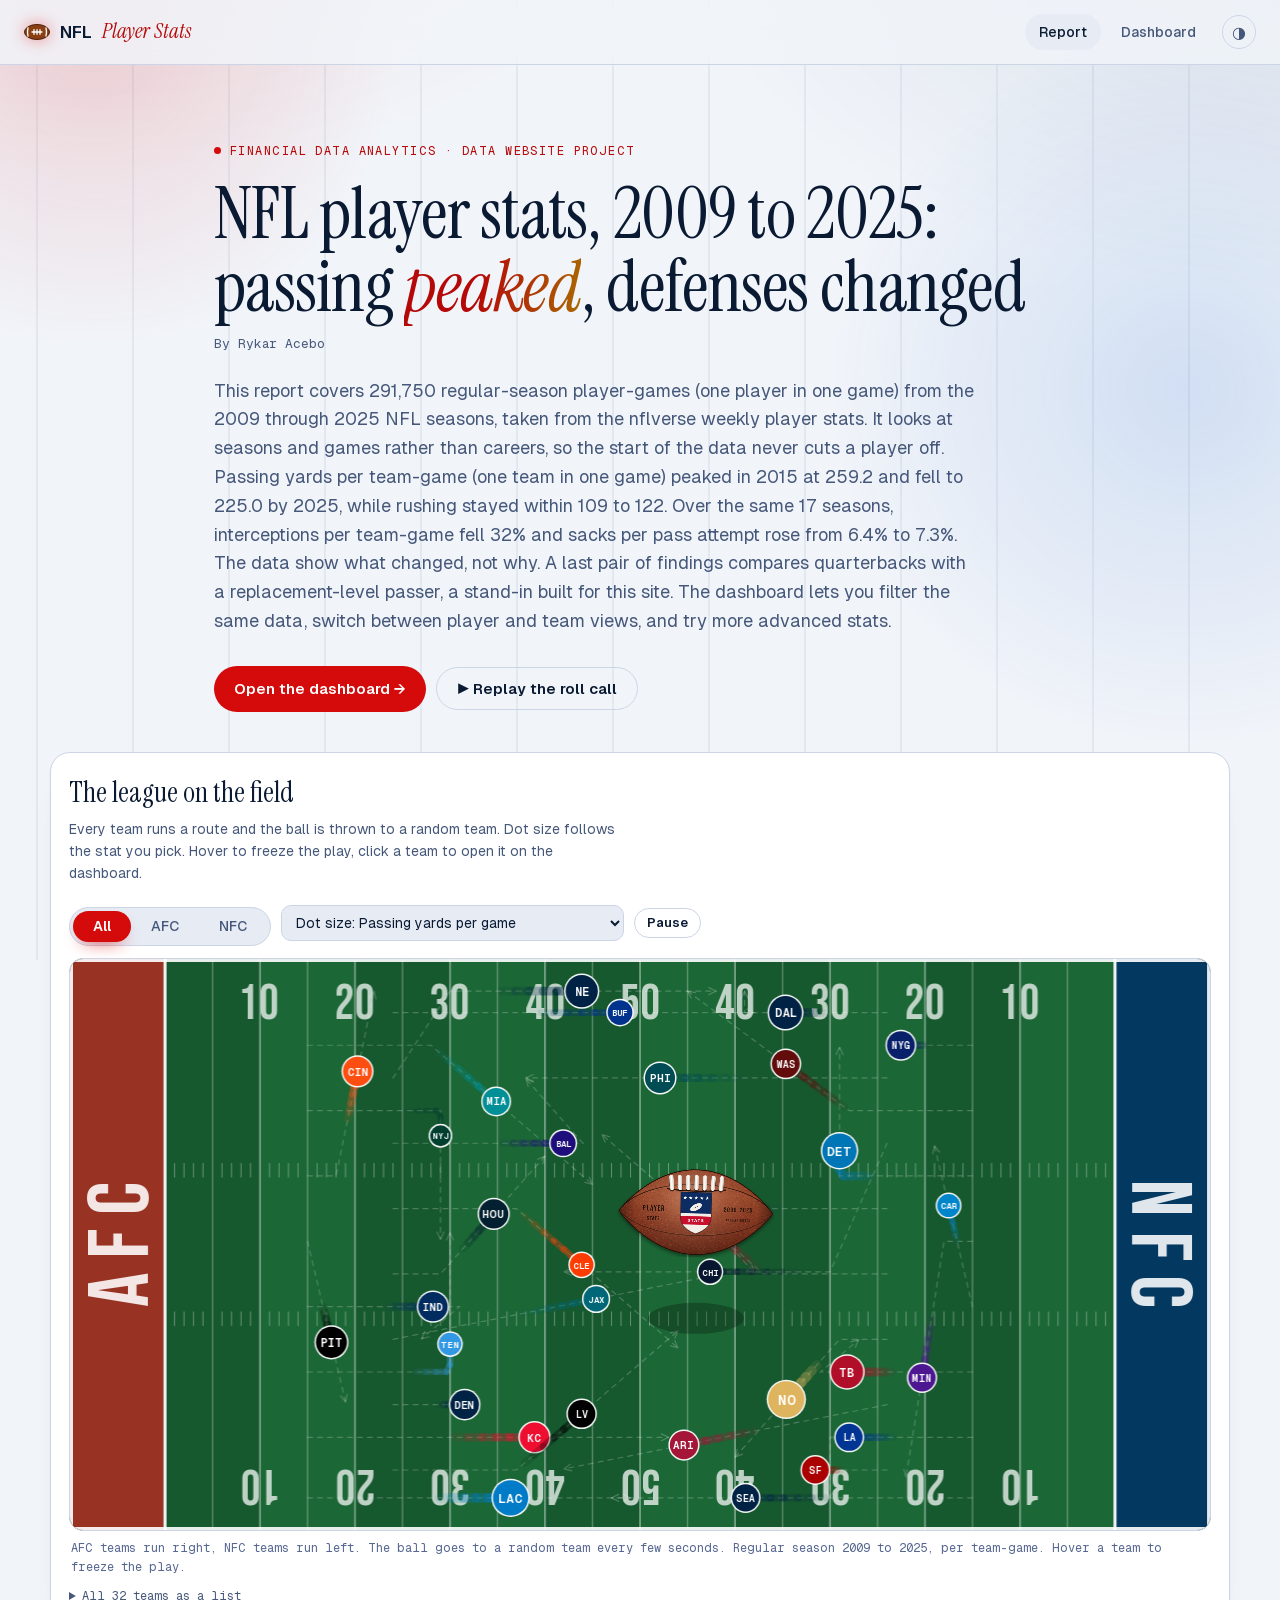
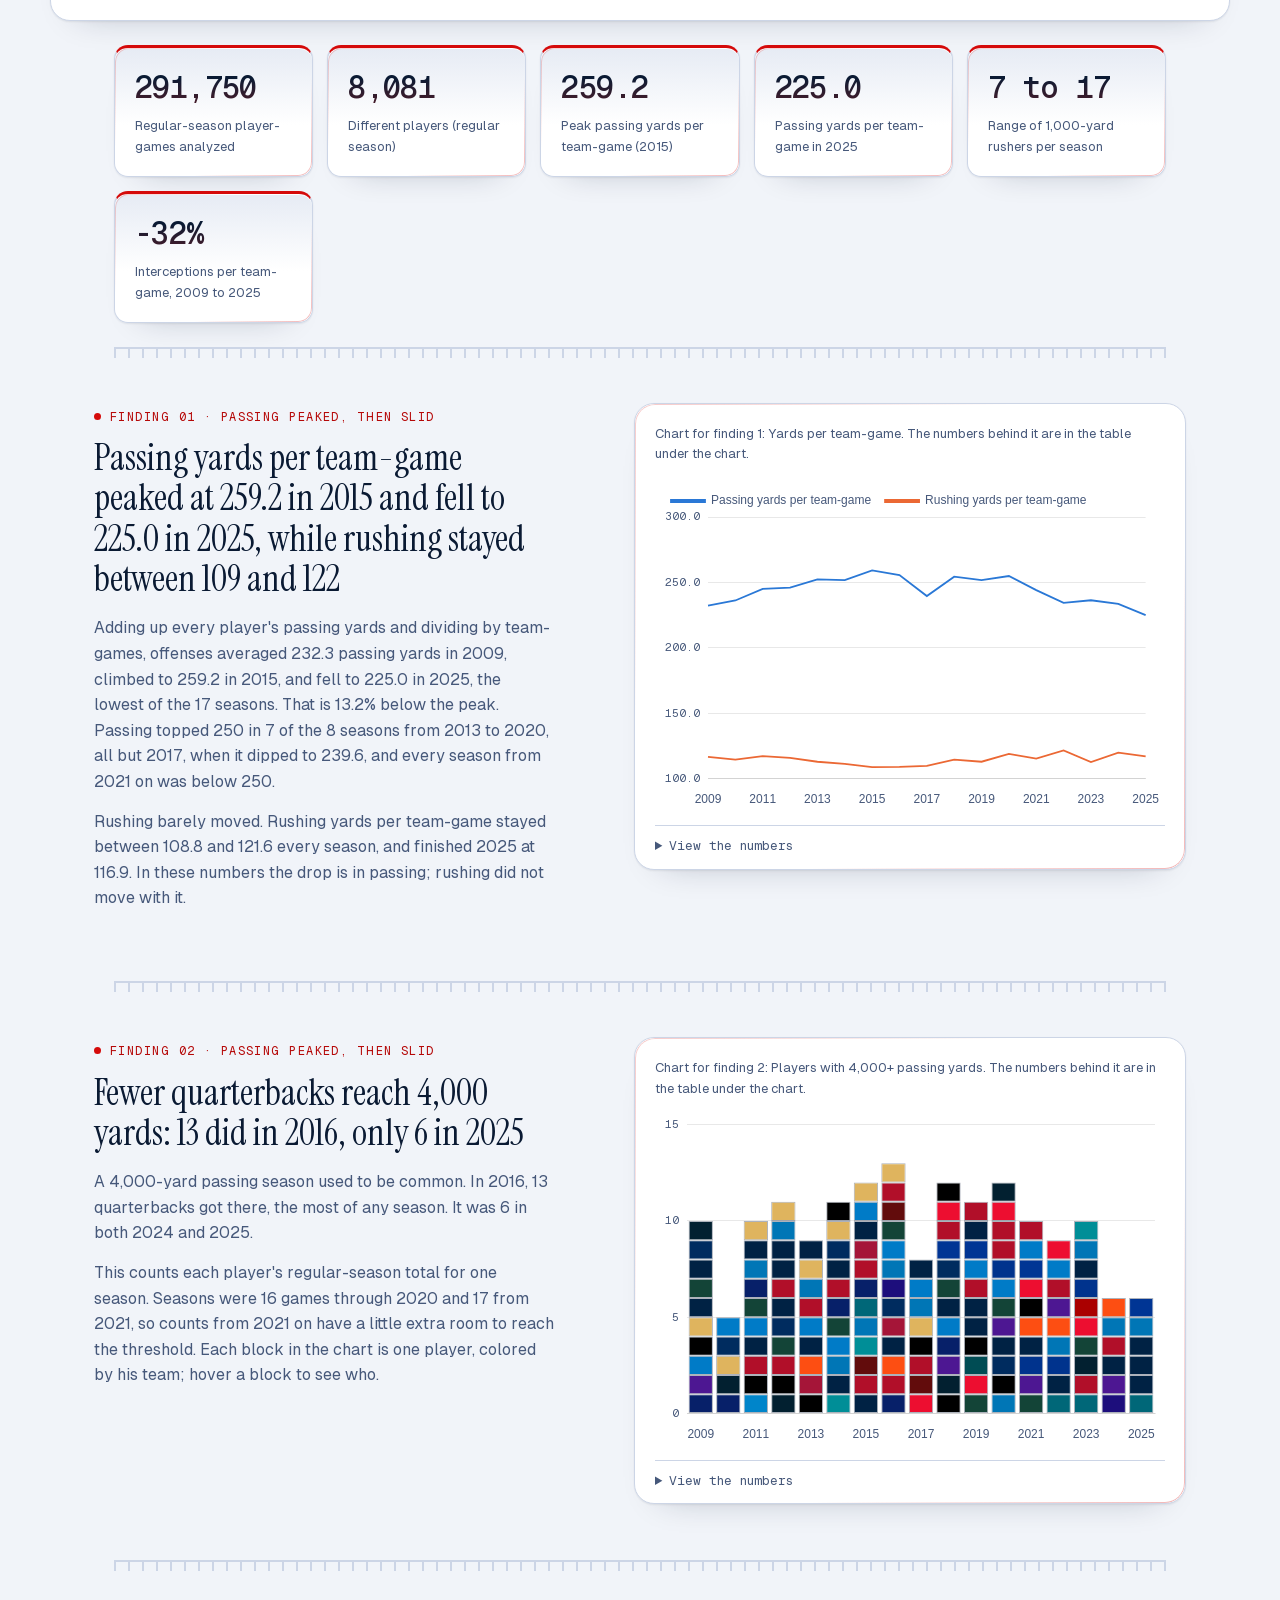
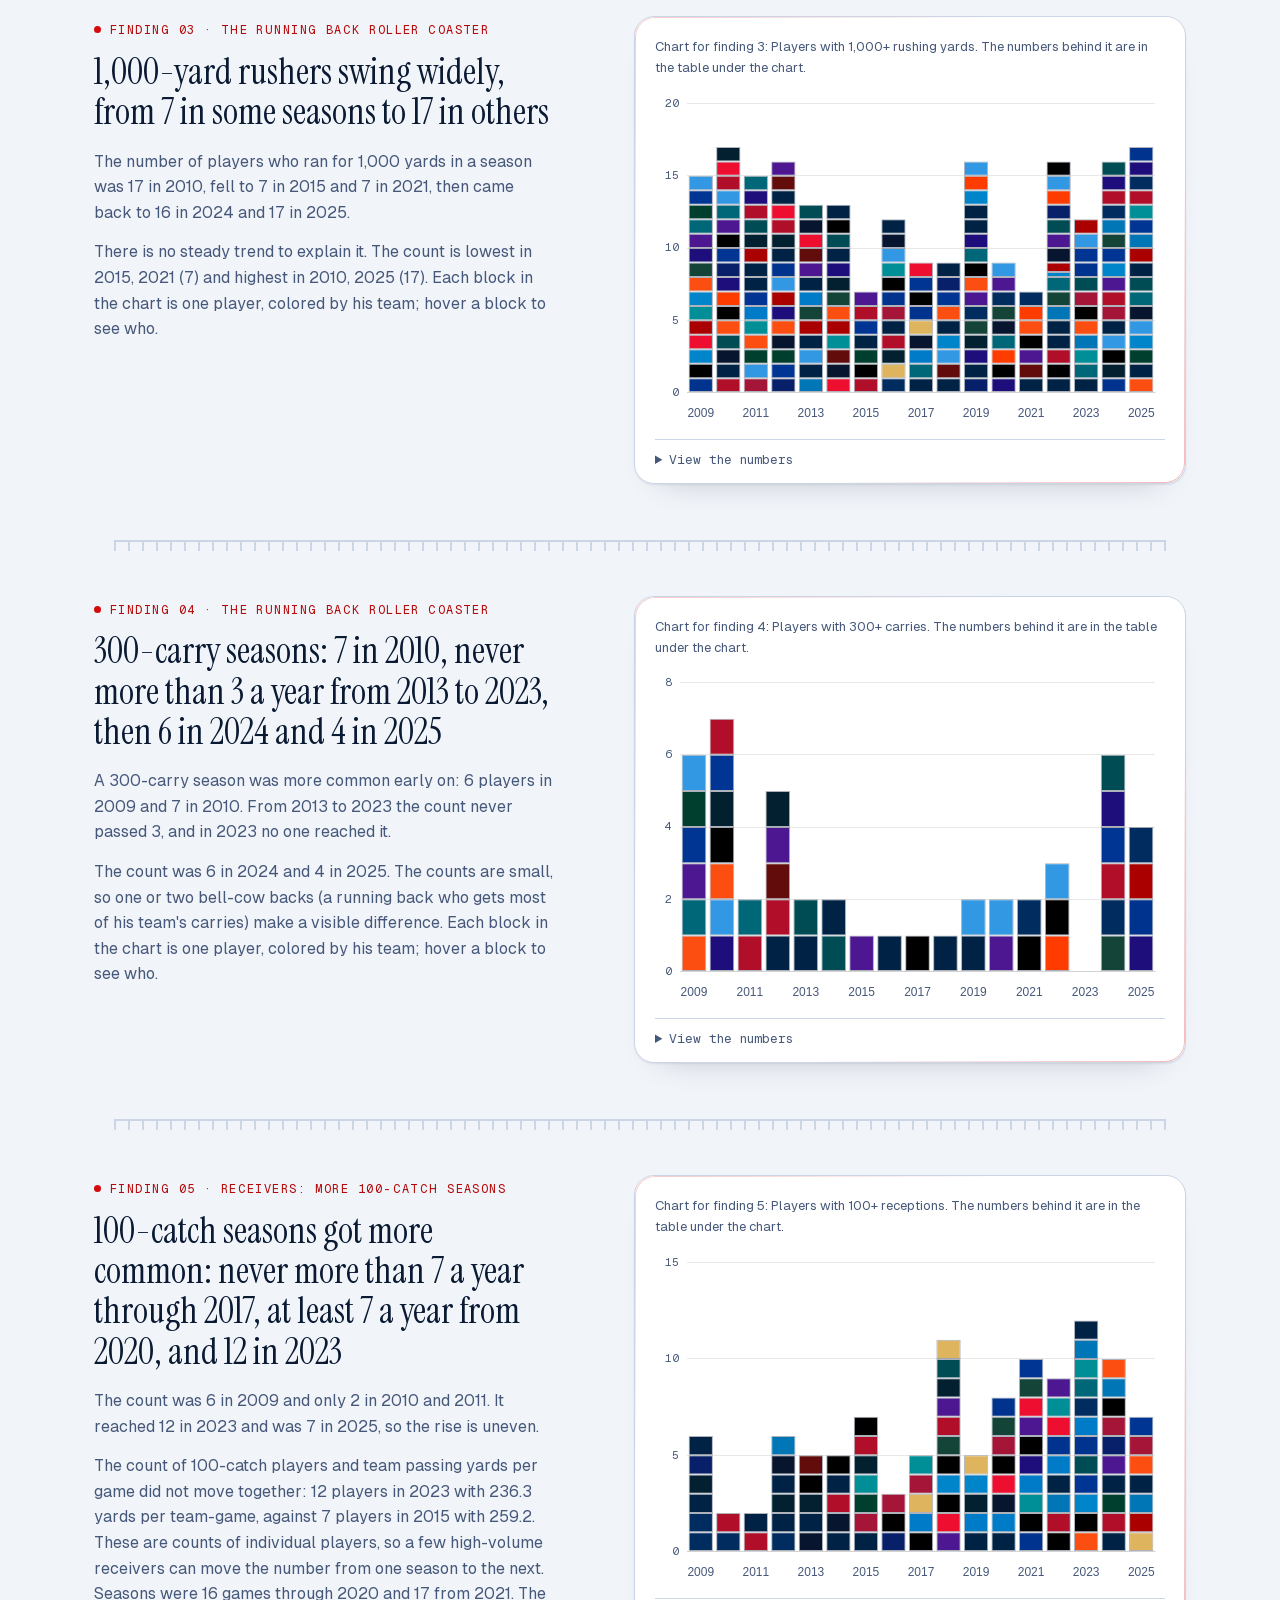
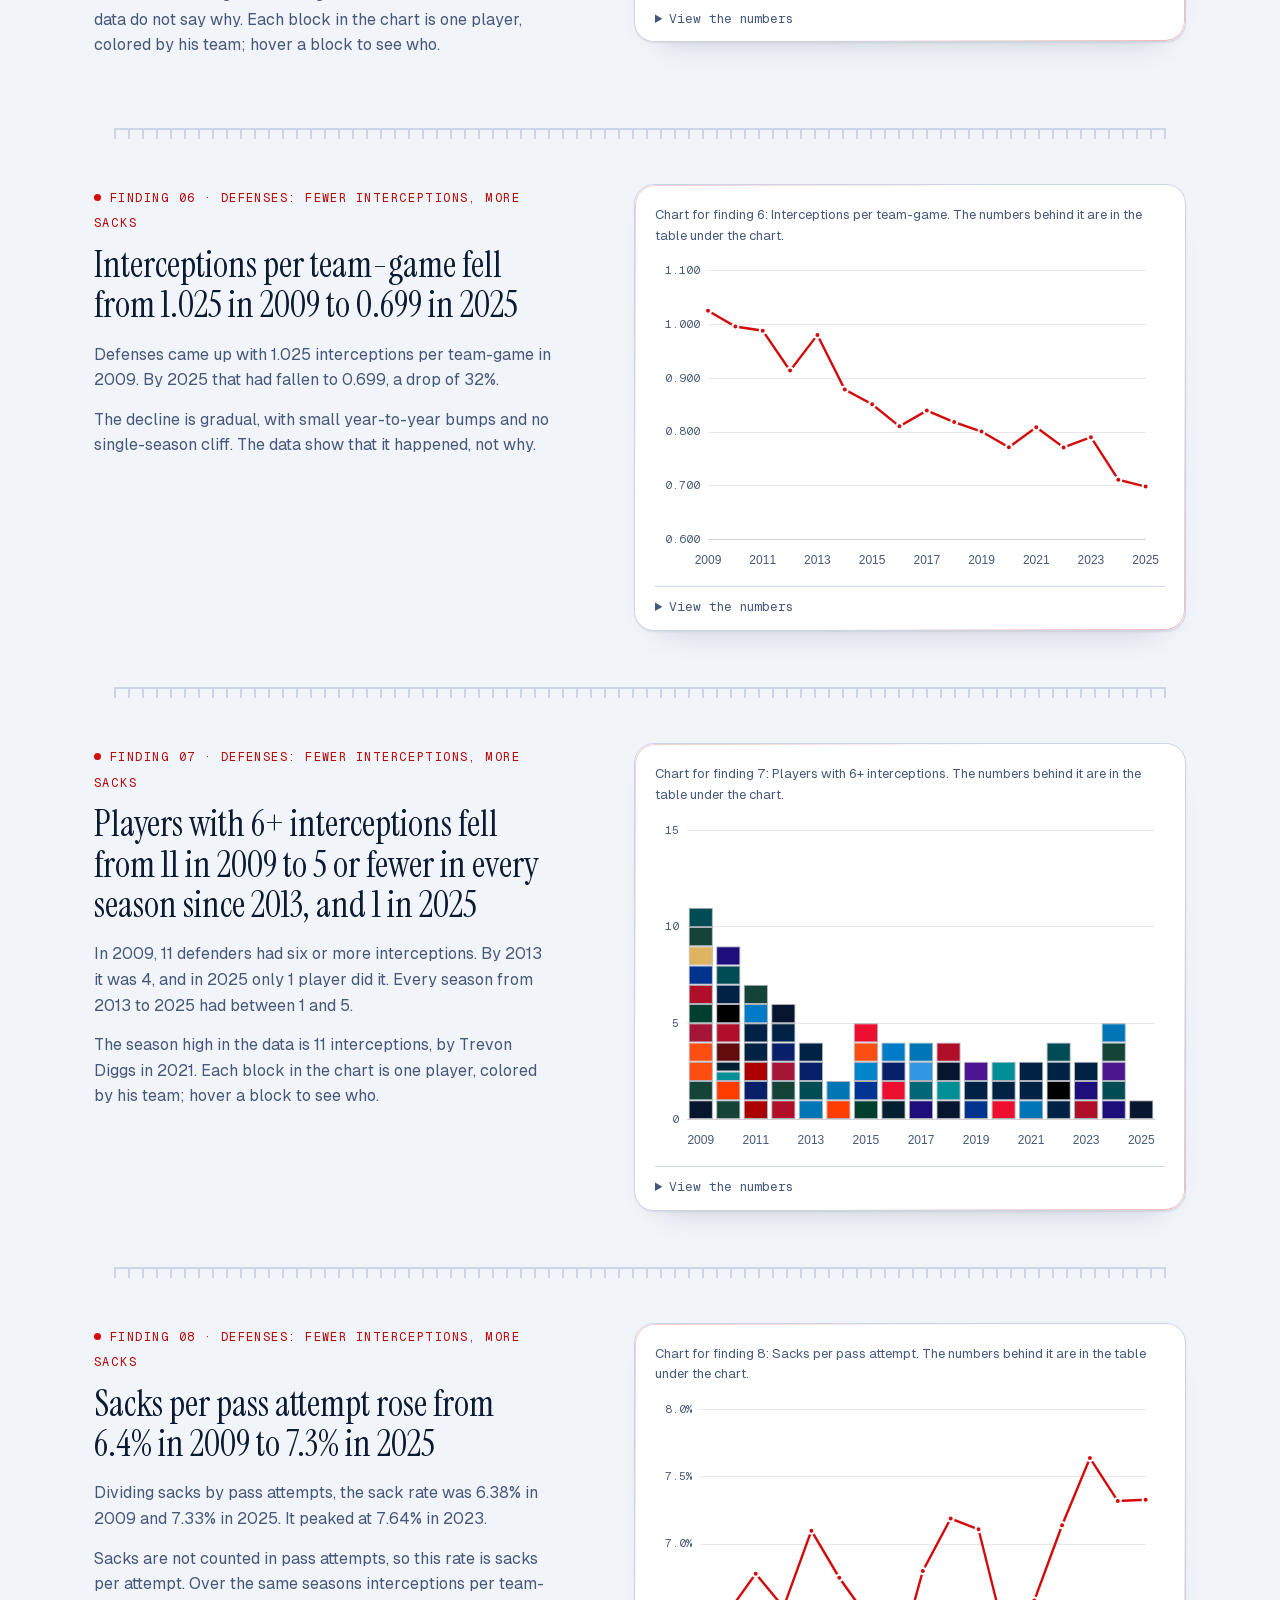
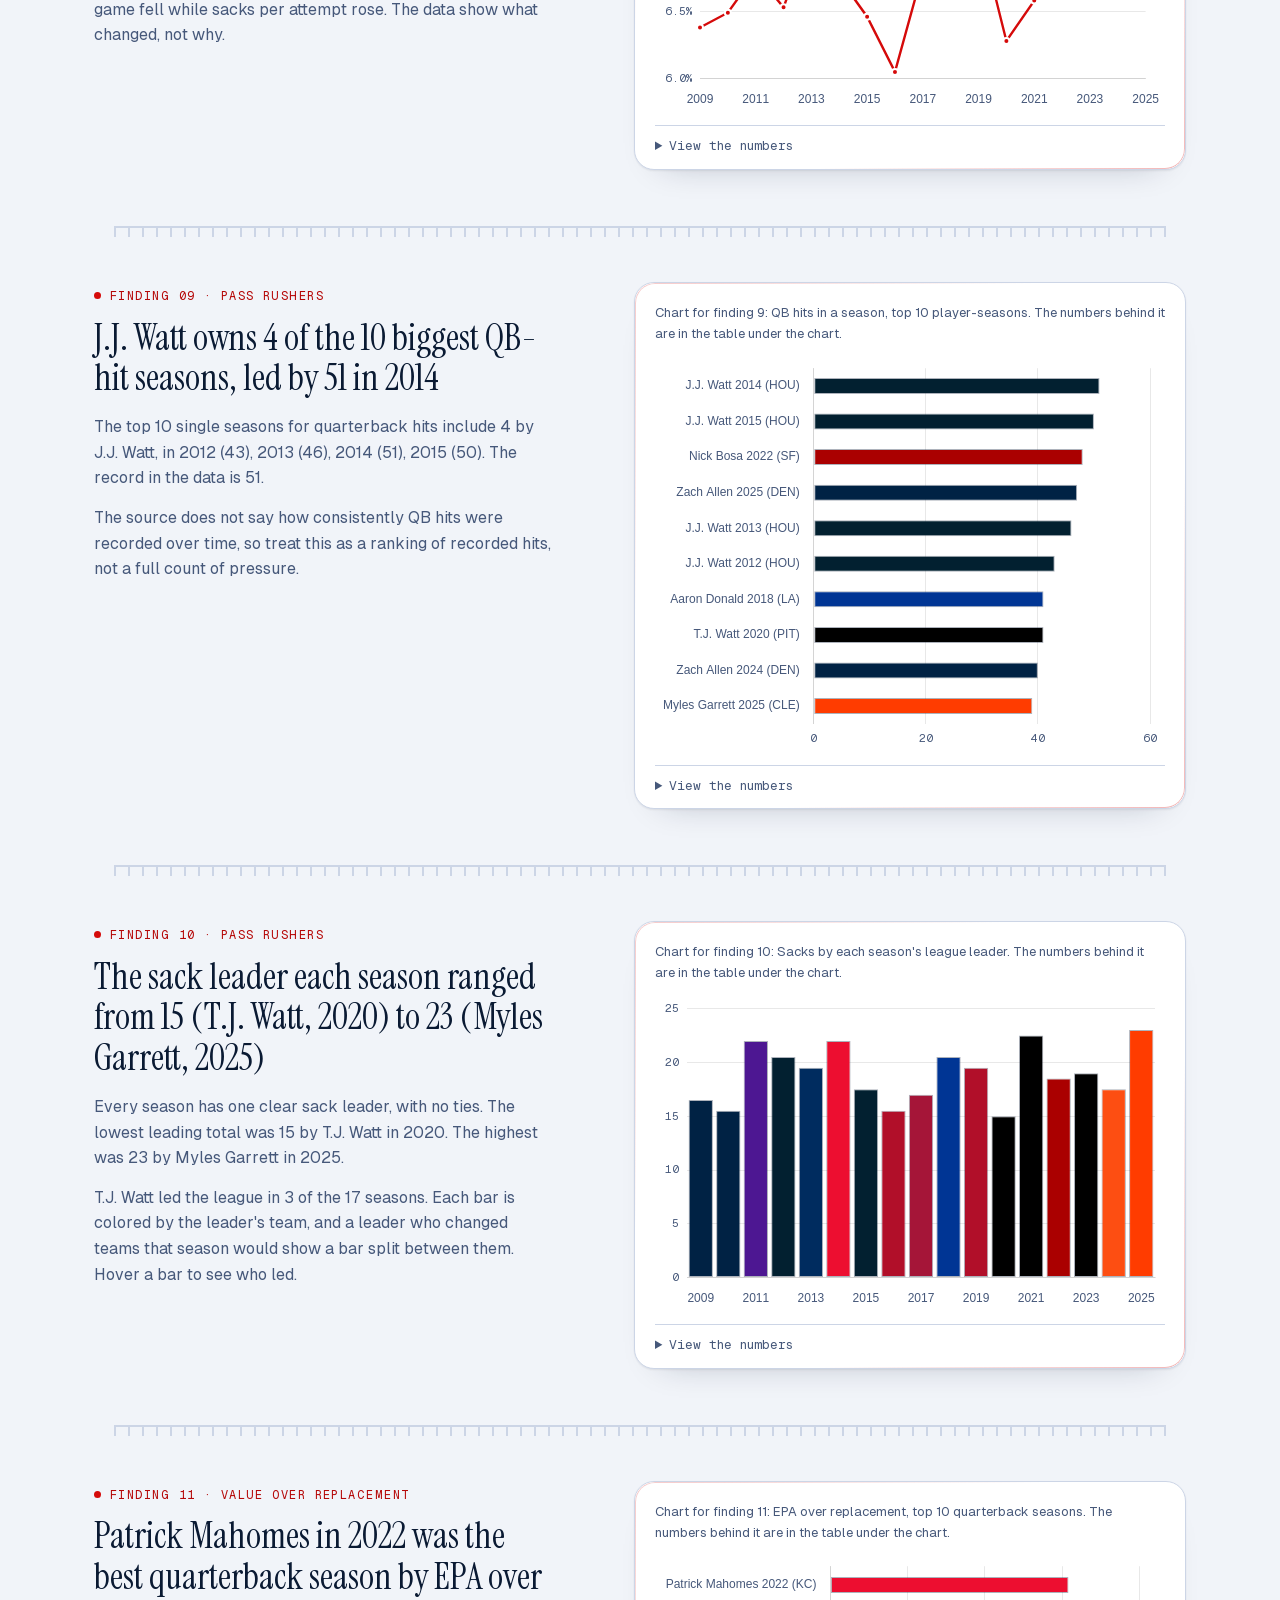
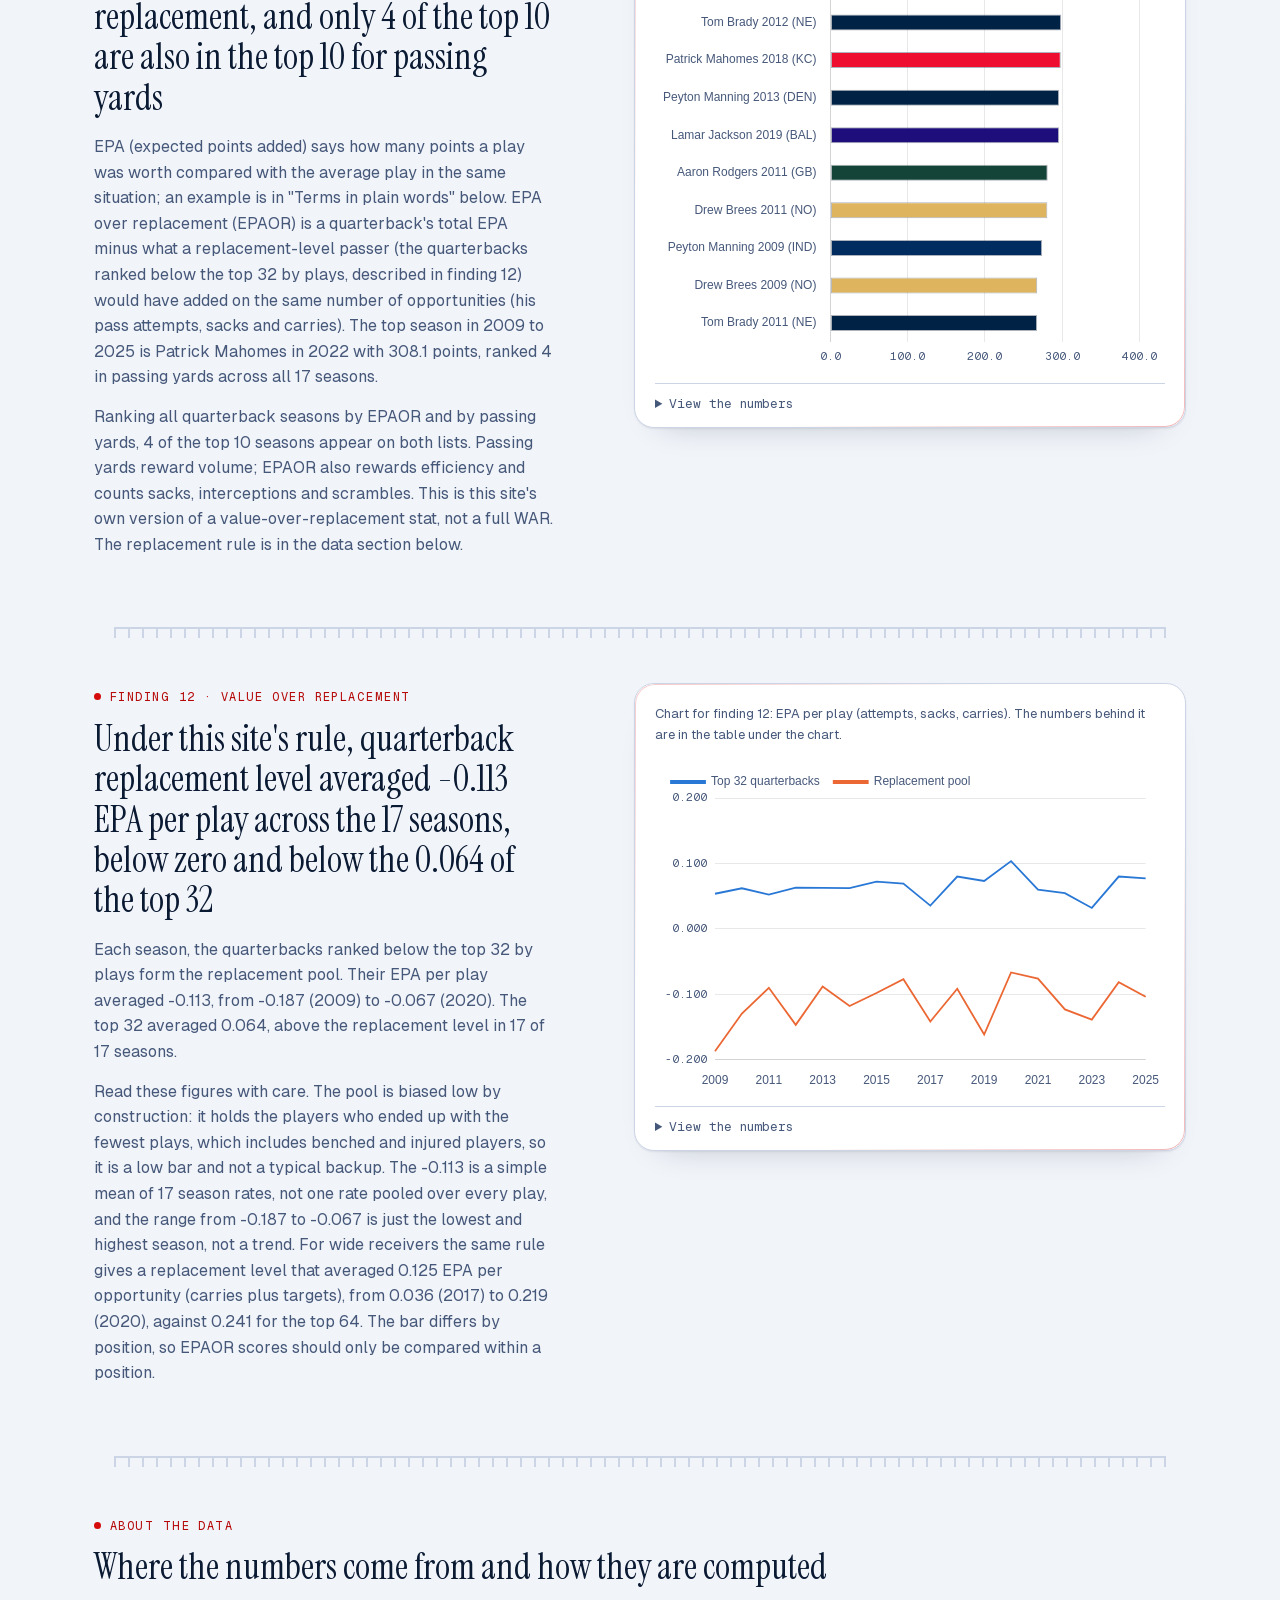
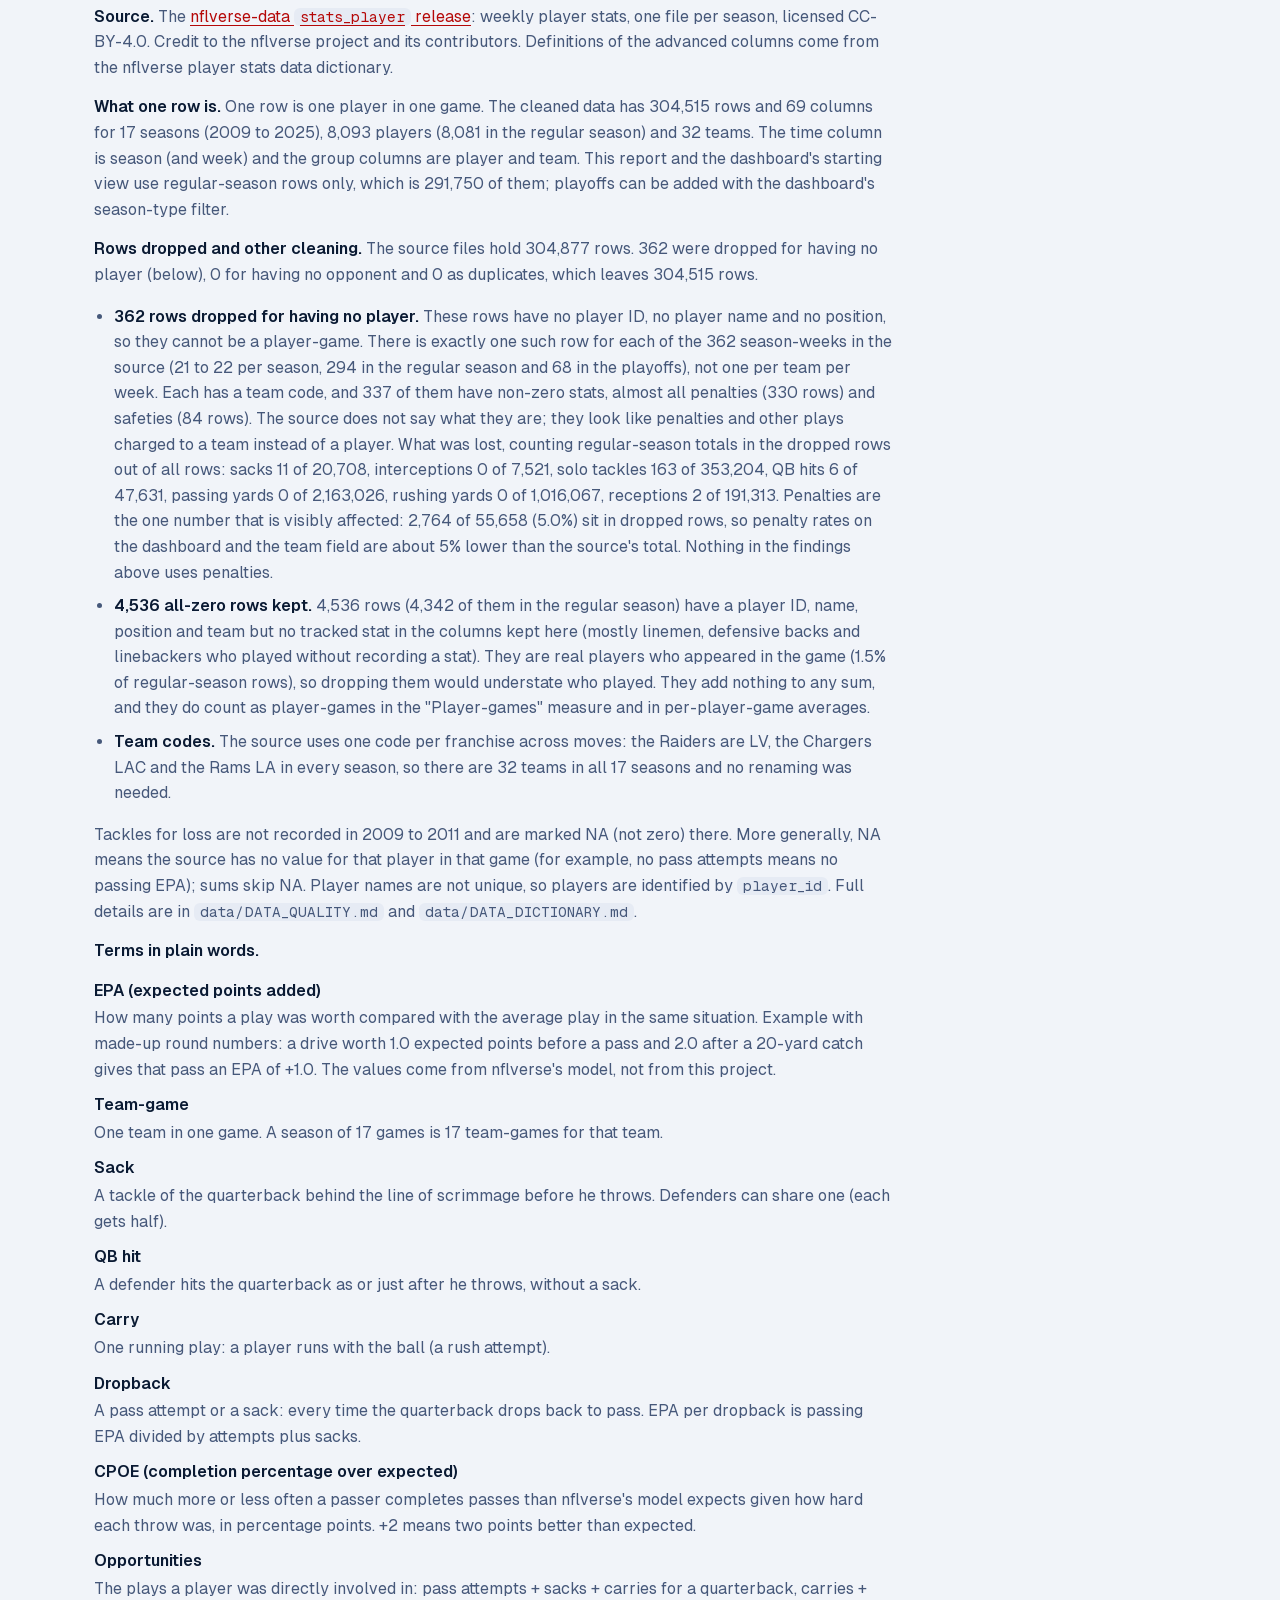
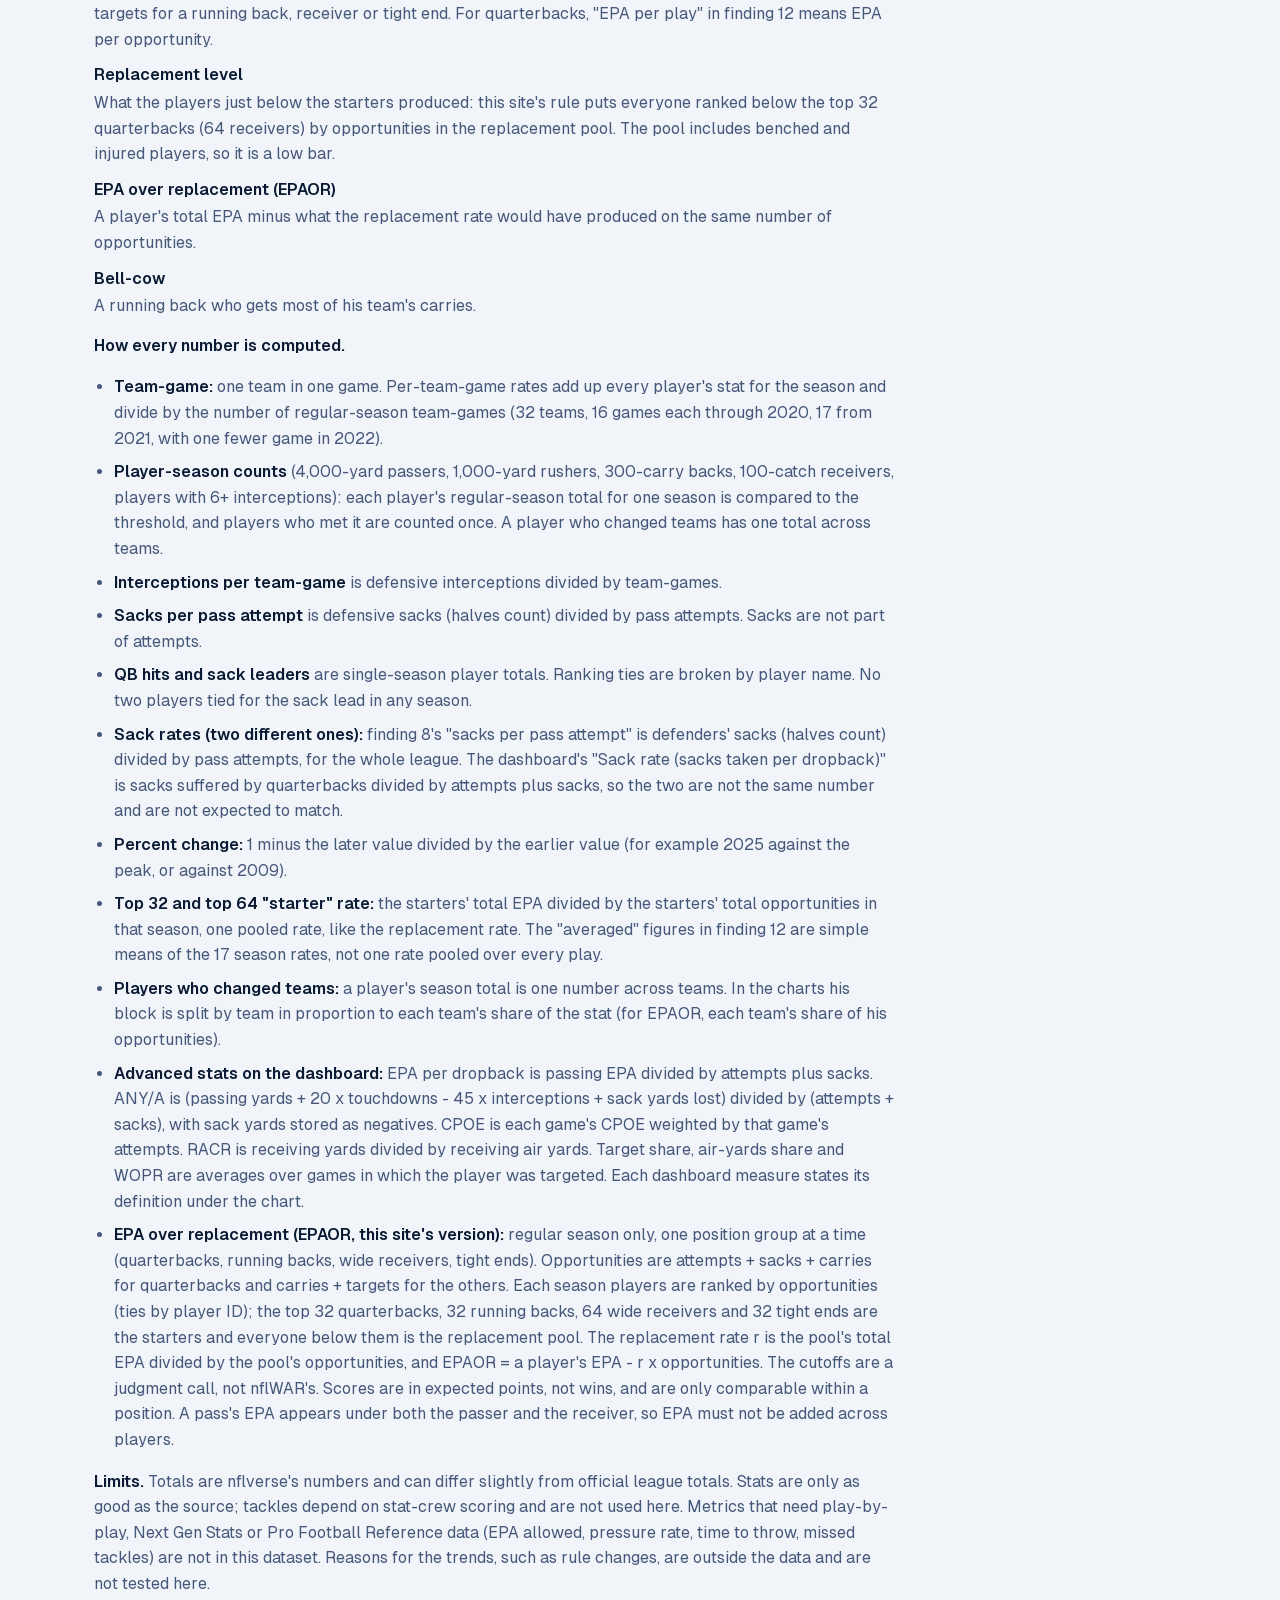
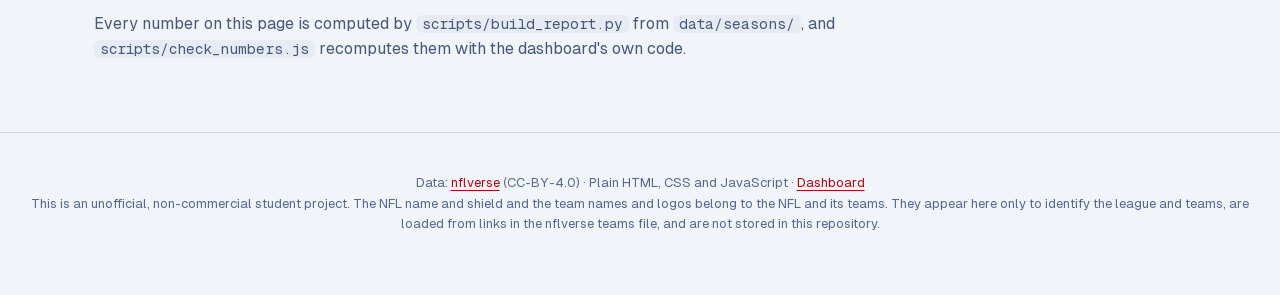
==== commit cb786bff: "Jersey numbers: use the number a player wore in the season shown The numbers file held one number pe" ====
--- a/index.html
+++ b/index.html
@@ -5,9 +5,9 @@
 <meta name="viewport" content="width=device-width, initial-scale=1">
 <title>NFL Player Stats Report, 2009 to 2025</title>
 <meta name="description" content="What 291,750 NFL player-games say about passing, rushing, receiving and defense from 2009 to 2025.">
-<link rel="stylesheet" href="assets/css/style.css?v=20260930t">
-<link rel="stylesheet" href="assets/css/polish.css?v=20260930t">
-<link rel="stylesheet" href="assets/css/intro.css?v=20260930t">
+<link rel="stylesheet" href="assets/css/style.css?v=20260930u">
+<link rel="stylesheet" href="assets/css/polish.css?v=20260930u">
+<link rel="stylesheet" href="assets/css/intro.css?v=20260930u">
 <link rel="icon" href="data:image/svg+xml,%3Csvg xmlns='http://www.w3.org/2000/svg' viewBox='0 0 52 32'%3E%3Cellipse cx='26' cy='16' rx='25' ry='15' fill='%238a3f12'/%3E%3Cpath d='M16 16H36M20 11.5V20.5M26 11.5V20.5M32 11.5V20.5' stroke='white' stroke-width='3' stroke-linecap='round'/%3E%3C/svg%3E">
 <script>try{var t=localStorage.getItem('theme');if(t)document.documentElement.dataset.theme=t;else if(matchMedia('(prefers-color-scheme: light)').matches)document.documentElement.dataset.theme='light';}catch(e){}</script>
 </head>
@@ -284,11 +284,11 @@
 
 <footer class="footer">Data: <a href="https://github.com/nflverse/nflverse-data">nflverse</a> (CC-BY-4.0) &middot; Plain HTML, CSS and JavaScript &middot; <a href="dashboard.html">Dashboard</a><br>This is an unofficial, non-commercial student project. The NFL name and shield and the team names and logos belong to the NFL and its teams. They appear here only to identify the league and teams, are loaded from links in the nflverse teams file, and are not stored in this repository.</footer>
 <script src="assets/js/chart.umd.min.js"></script>
-<script src="assets/js/charts.js?v=20260930t"></script>
-<script src="assets/js/teams.js?v=20260930t"></script>
-<script src="assets/js/field.js?v=20260930t"></script>
-<script src="assets/js/report.js?v=20260930t"></script>
-<script src="assets/js/polish.js?v=20260930t" defer></script>
-<script src="assets/js/intro.js?v=20260930t" defer></script>
+<script src="assets/js/charts.js?v=20260930u"></script>
+<script src="assets/js/teams.js?v=20260930u"></script>
+<script src="assets/js/field.js?v=20260930u"></script>
+<script src="assets/js/report.js?v=20260930u"></script>
+<script src="assets/js/polish.js?v=20260930u" defer></script>
+<script src="assets/js/intro.js?v=20260930u" defer></script>
 </body>
 </html>
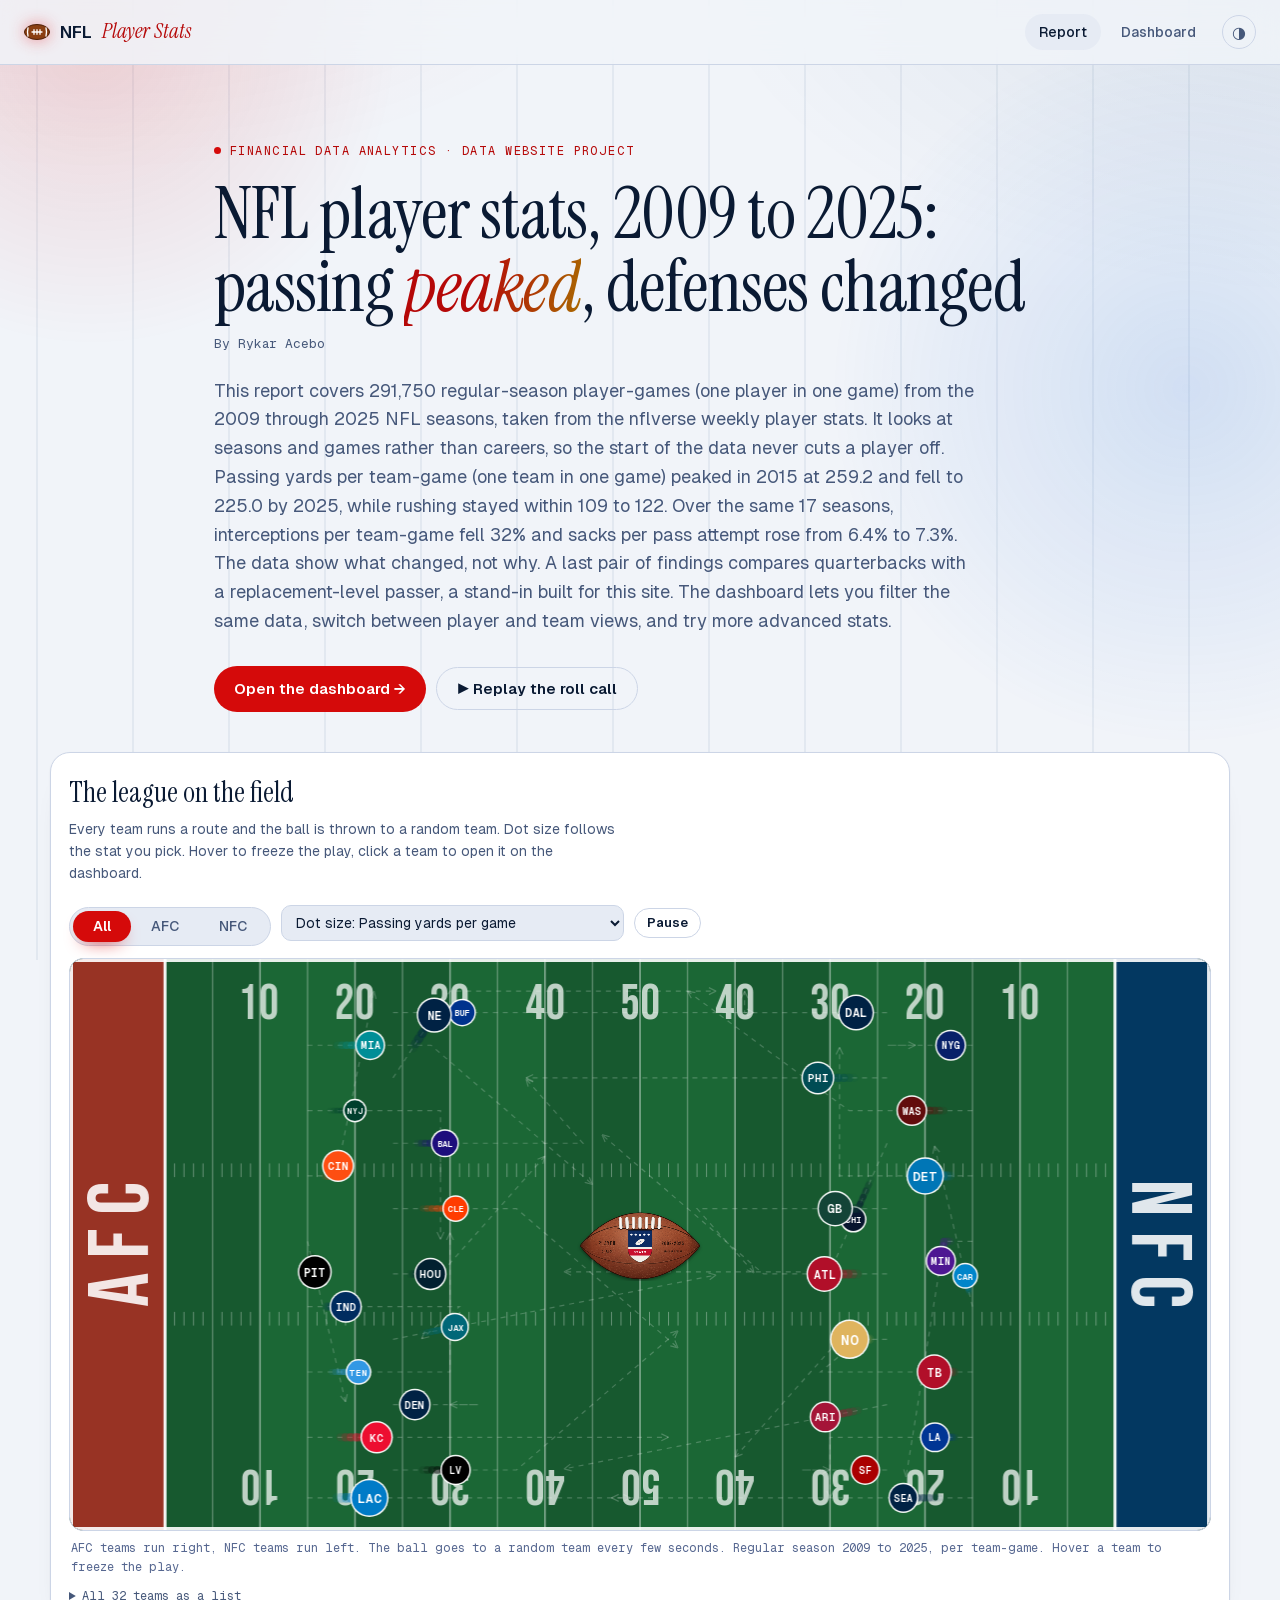
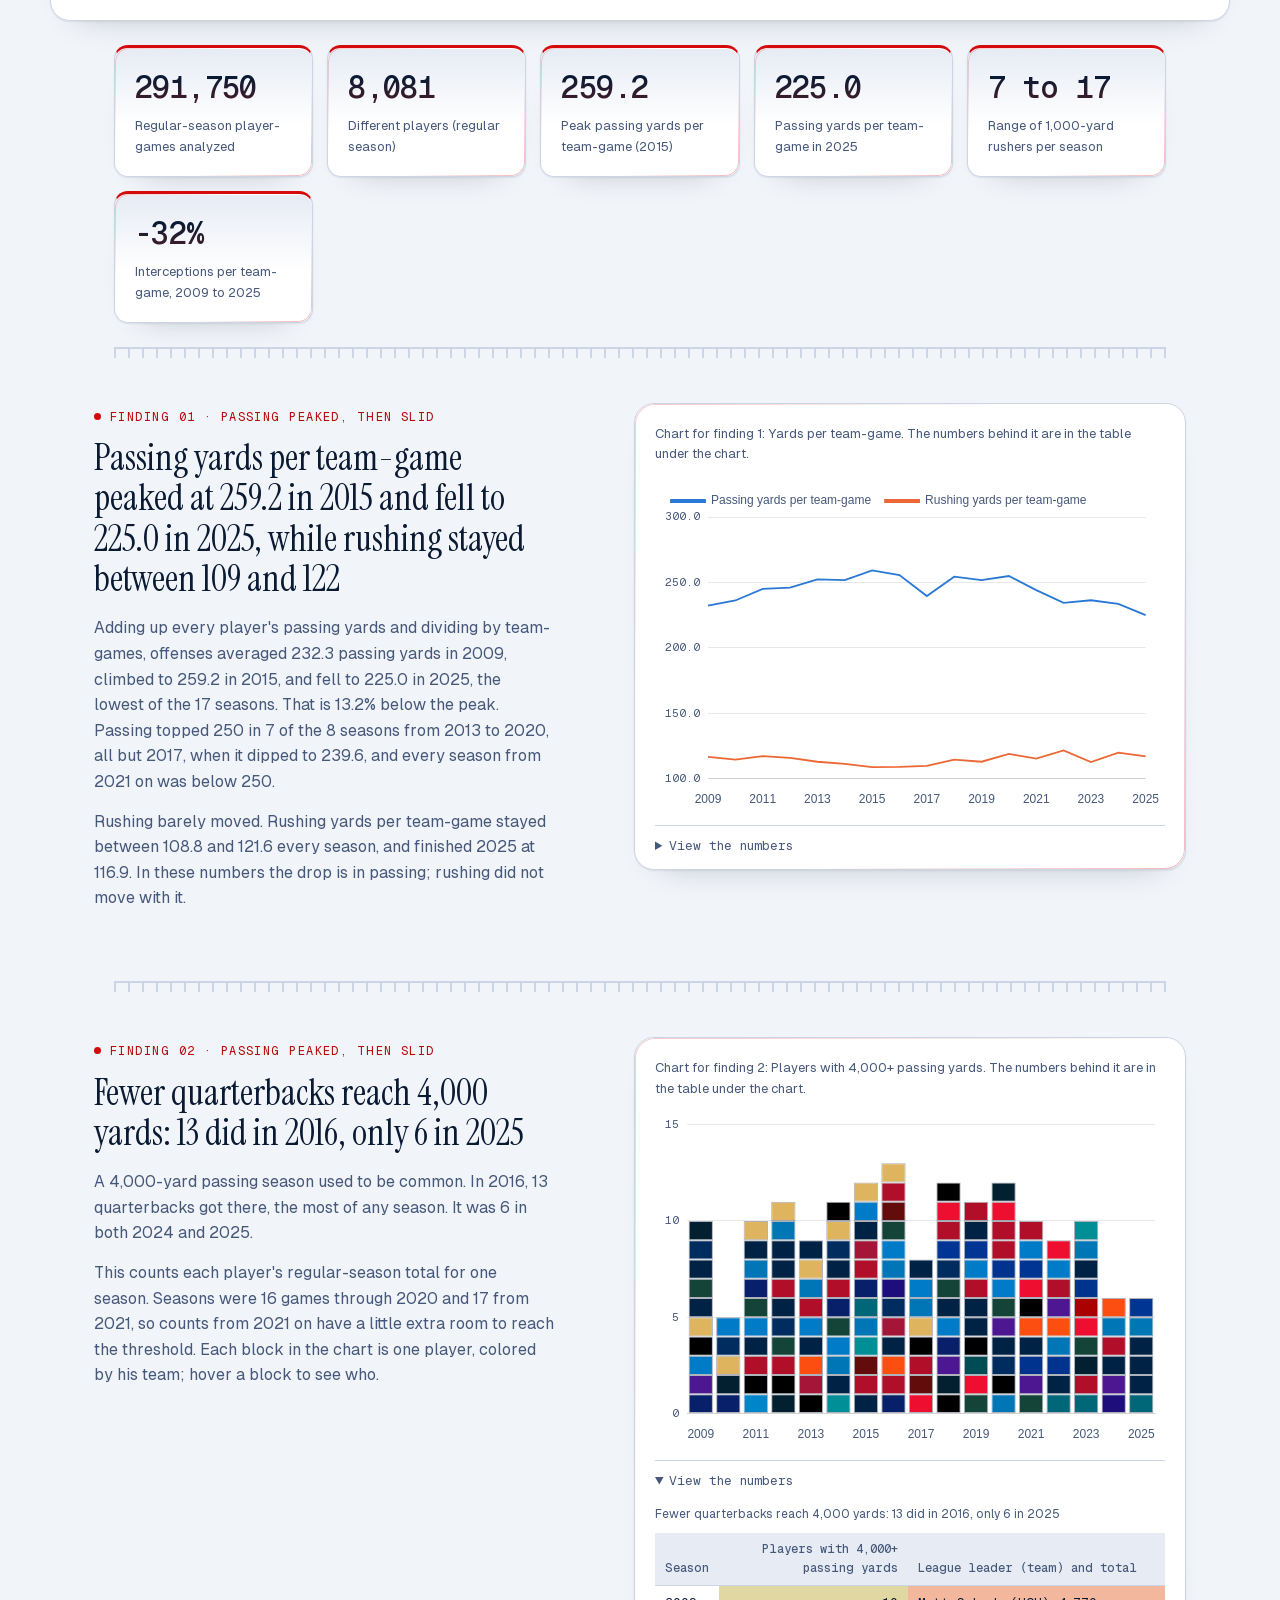
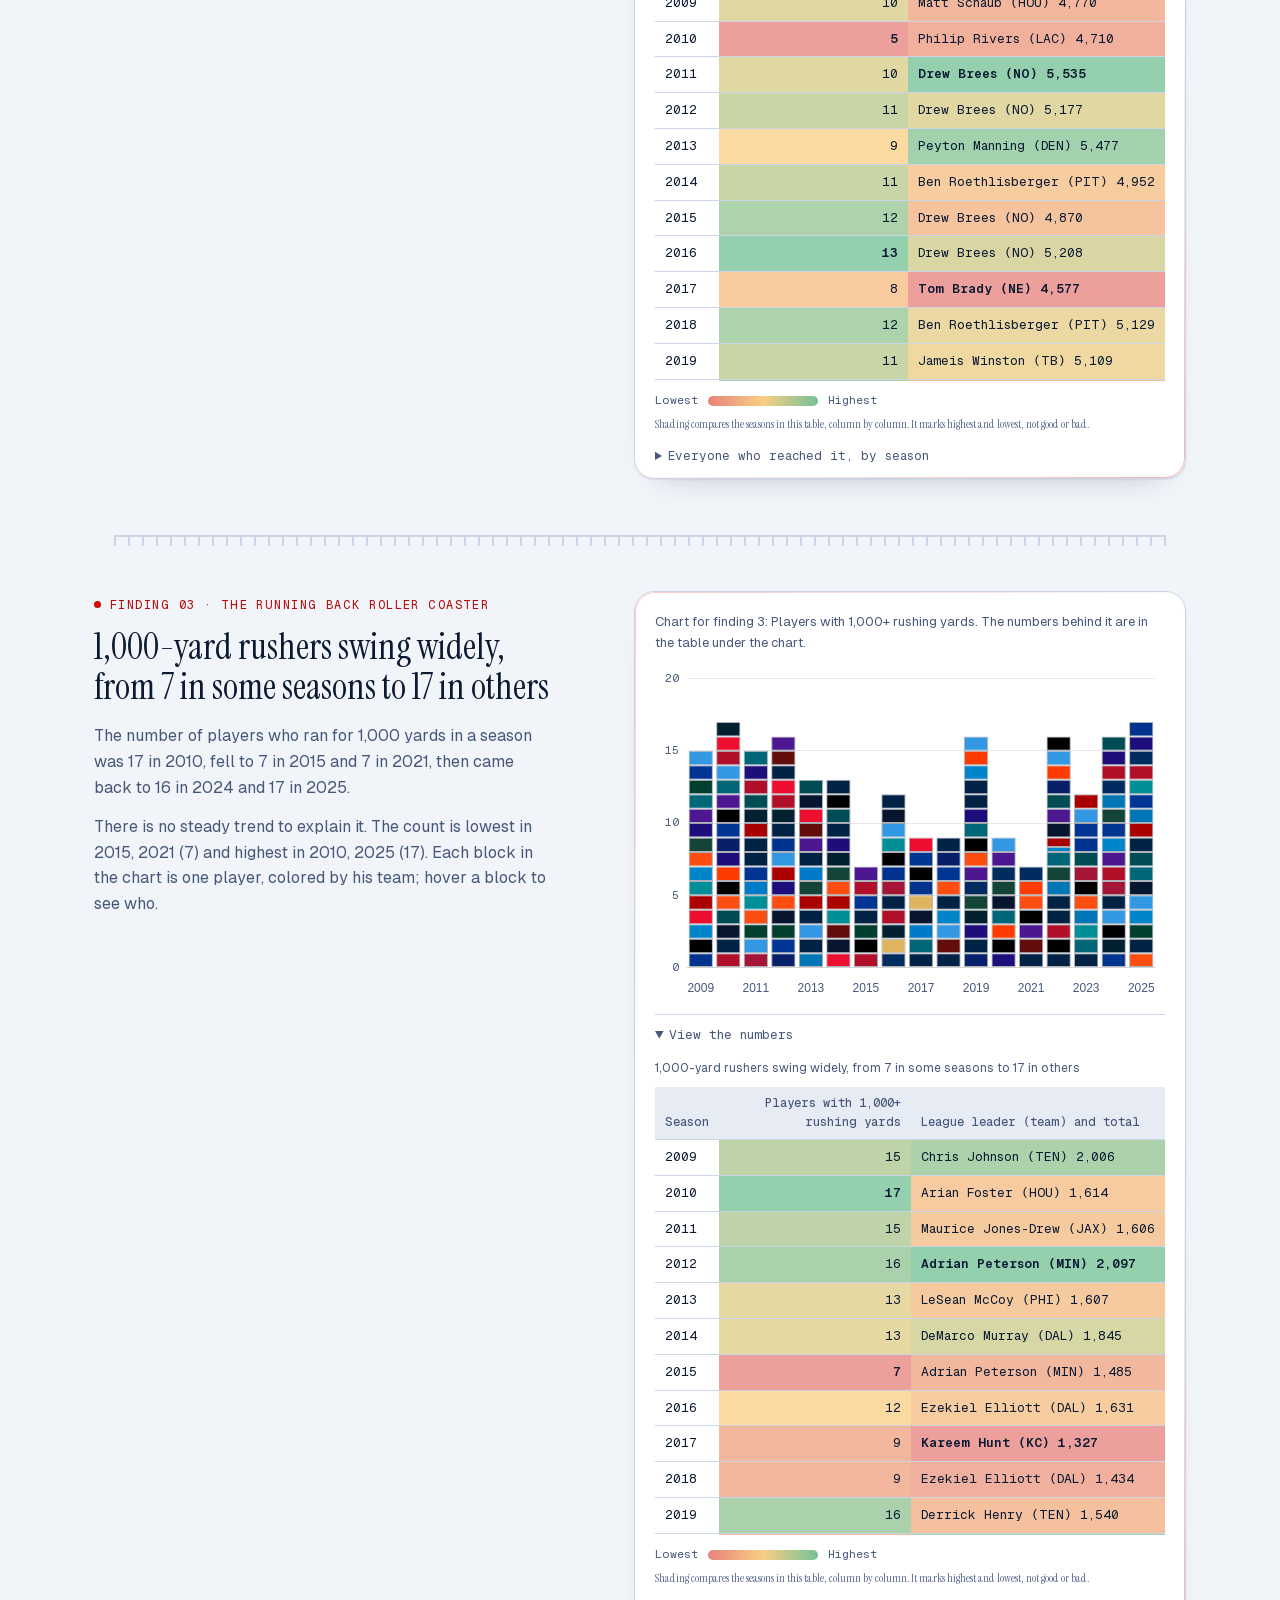
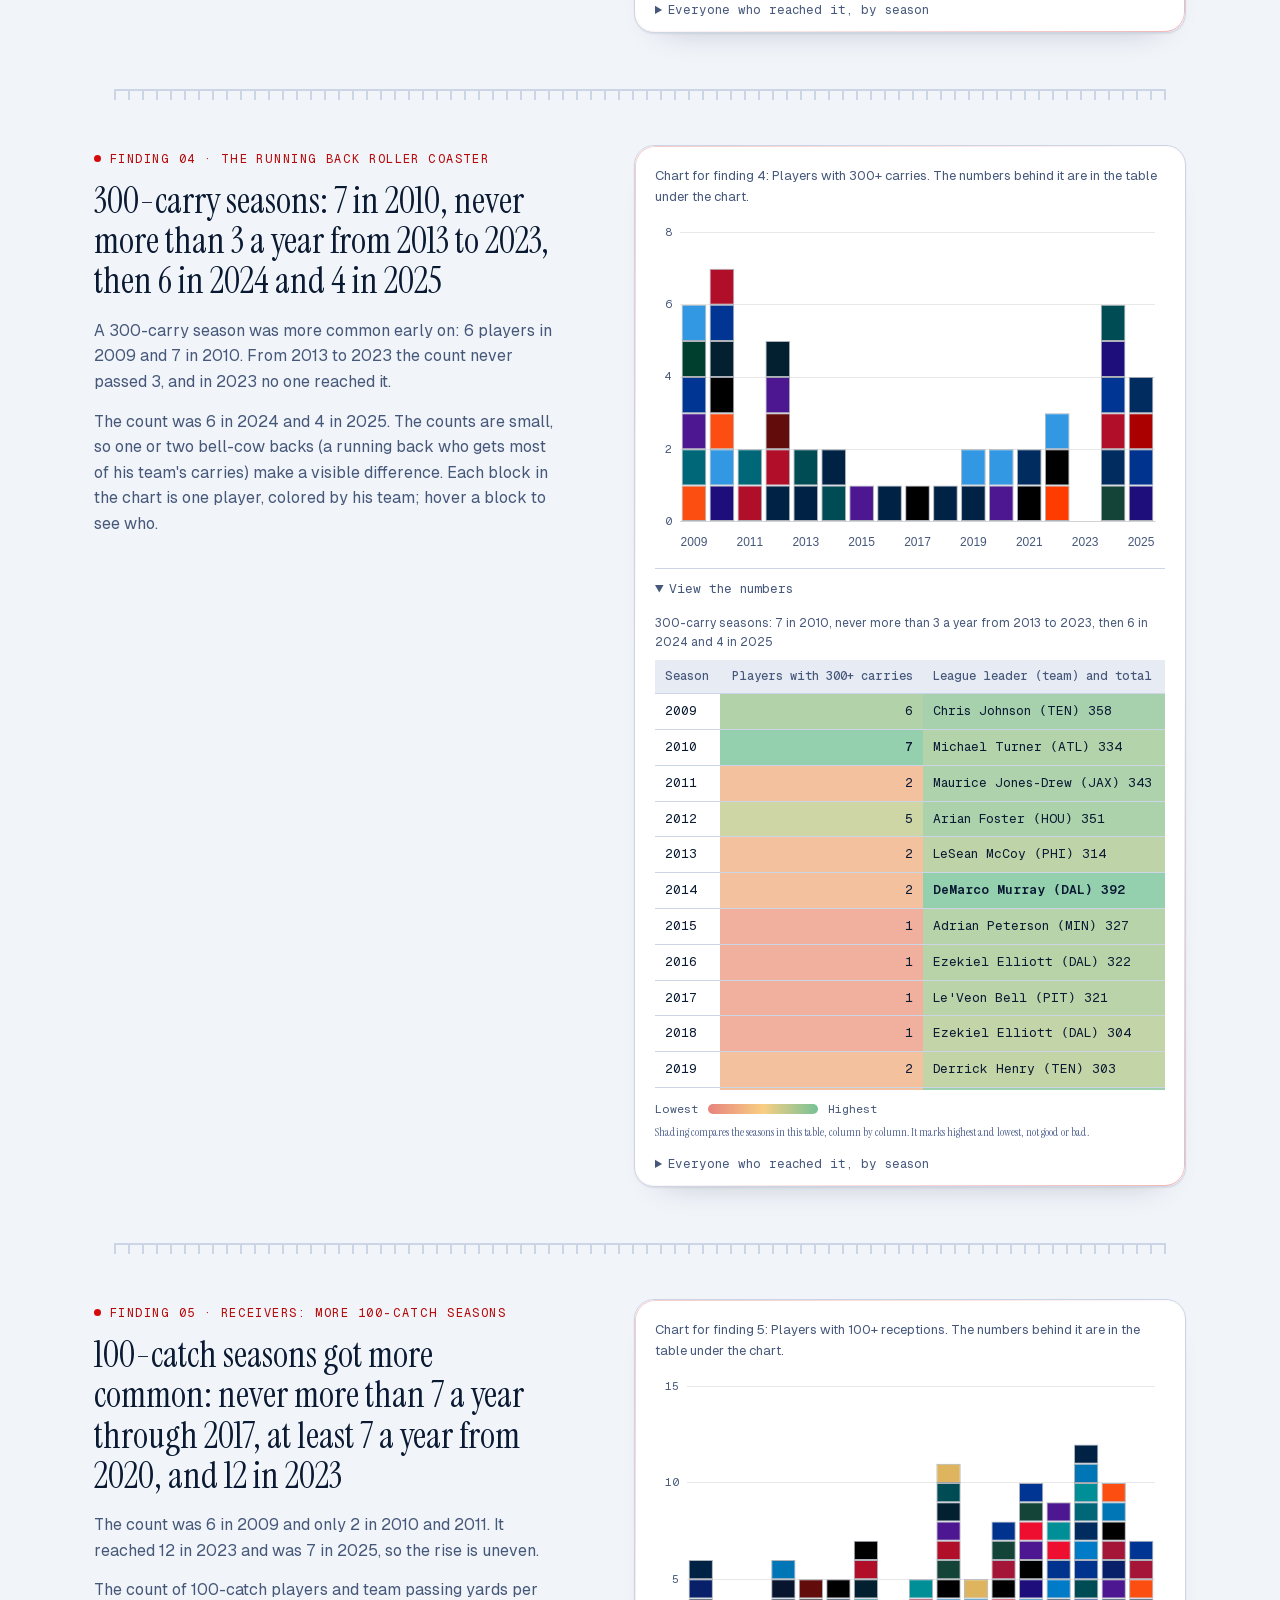
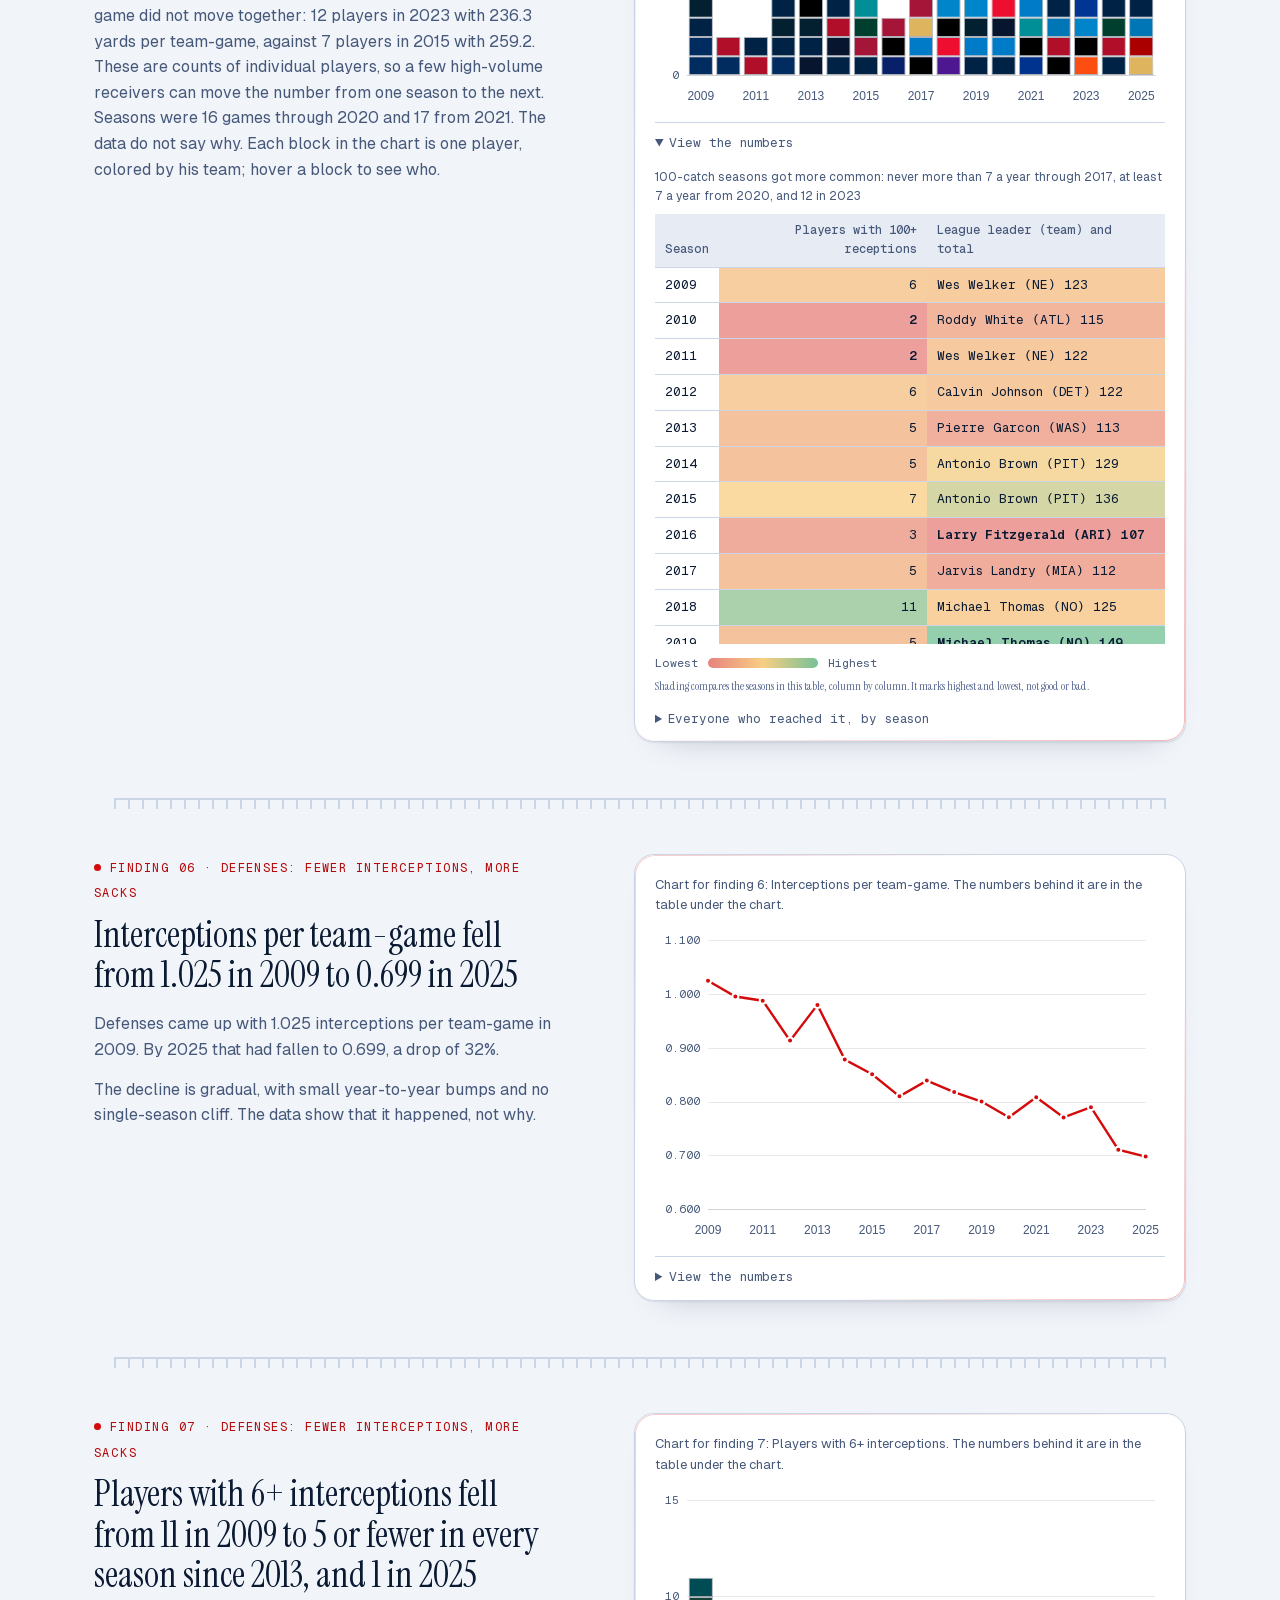
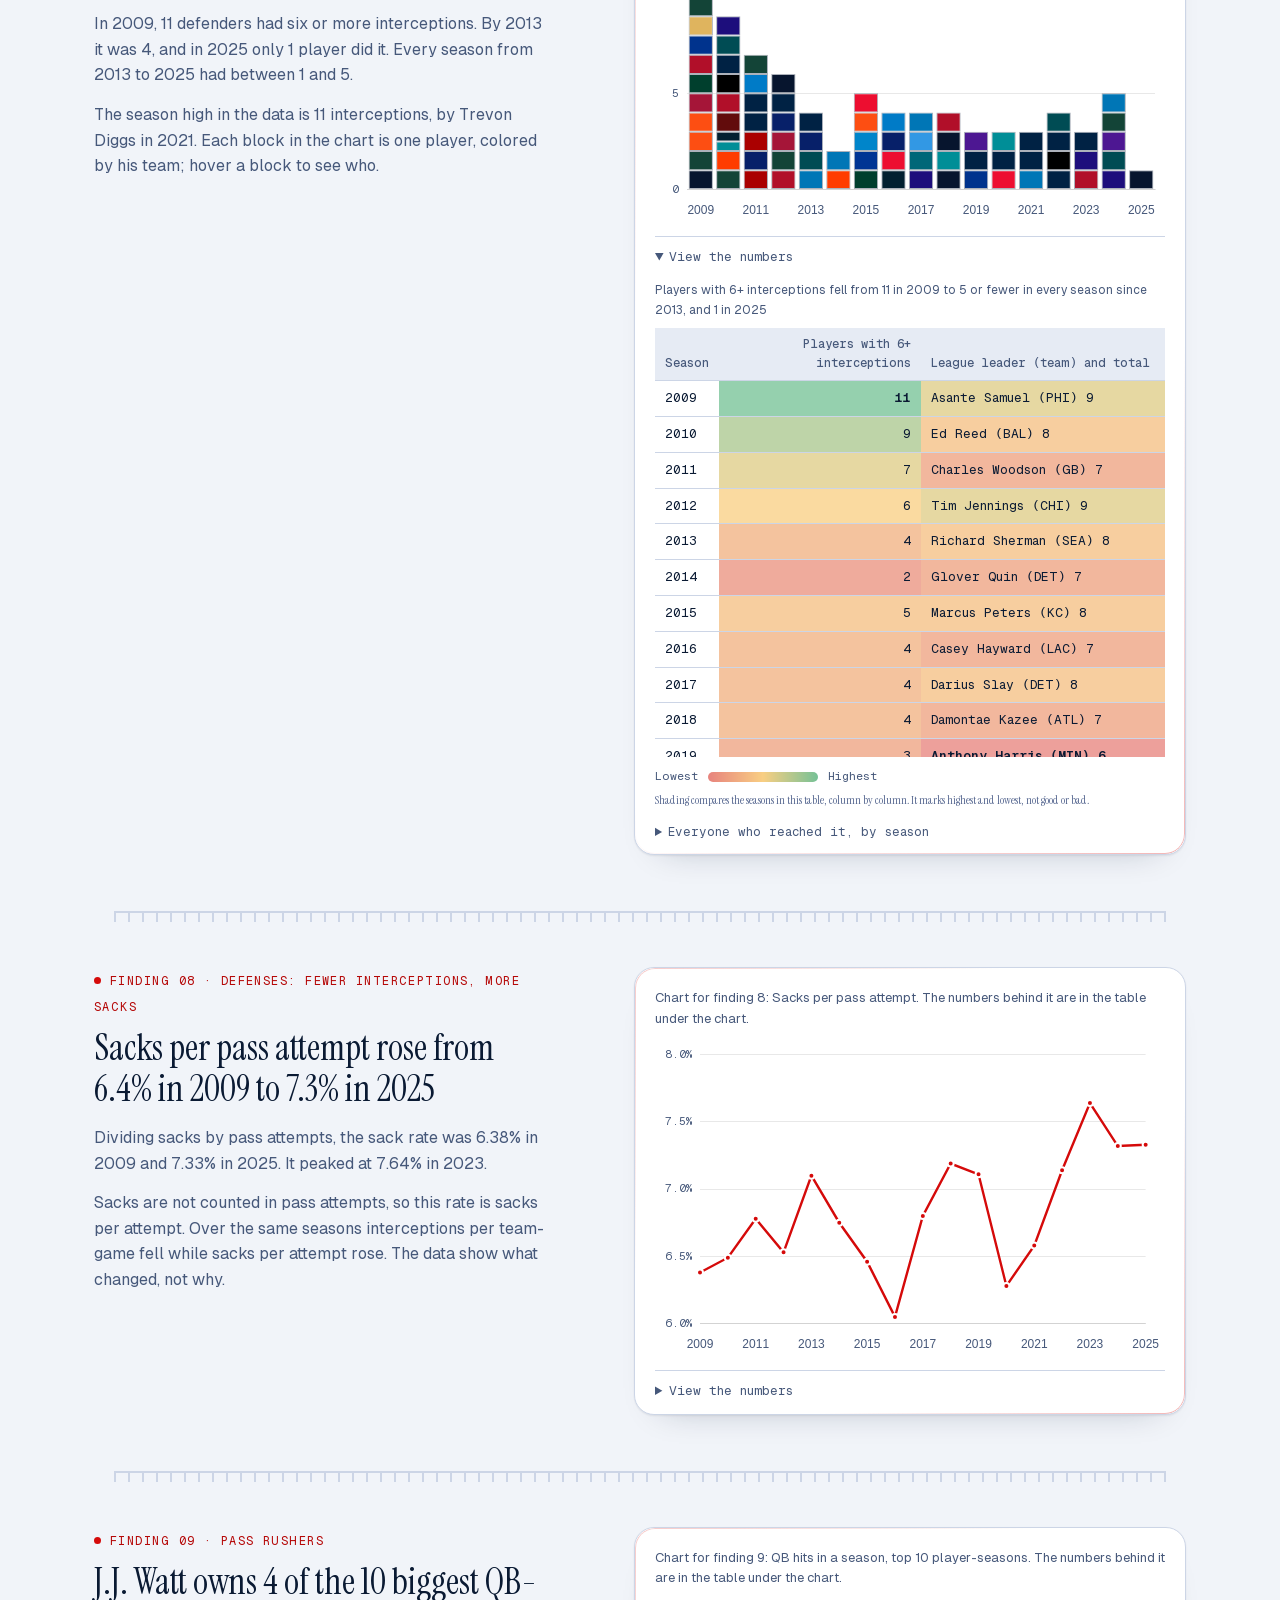
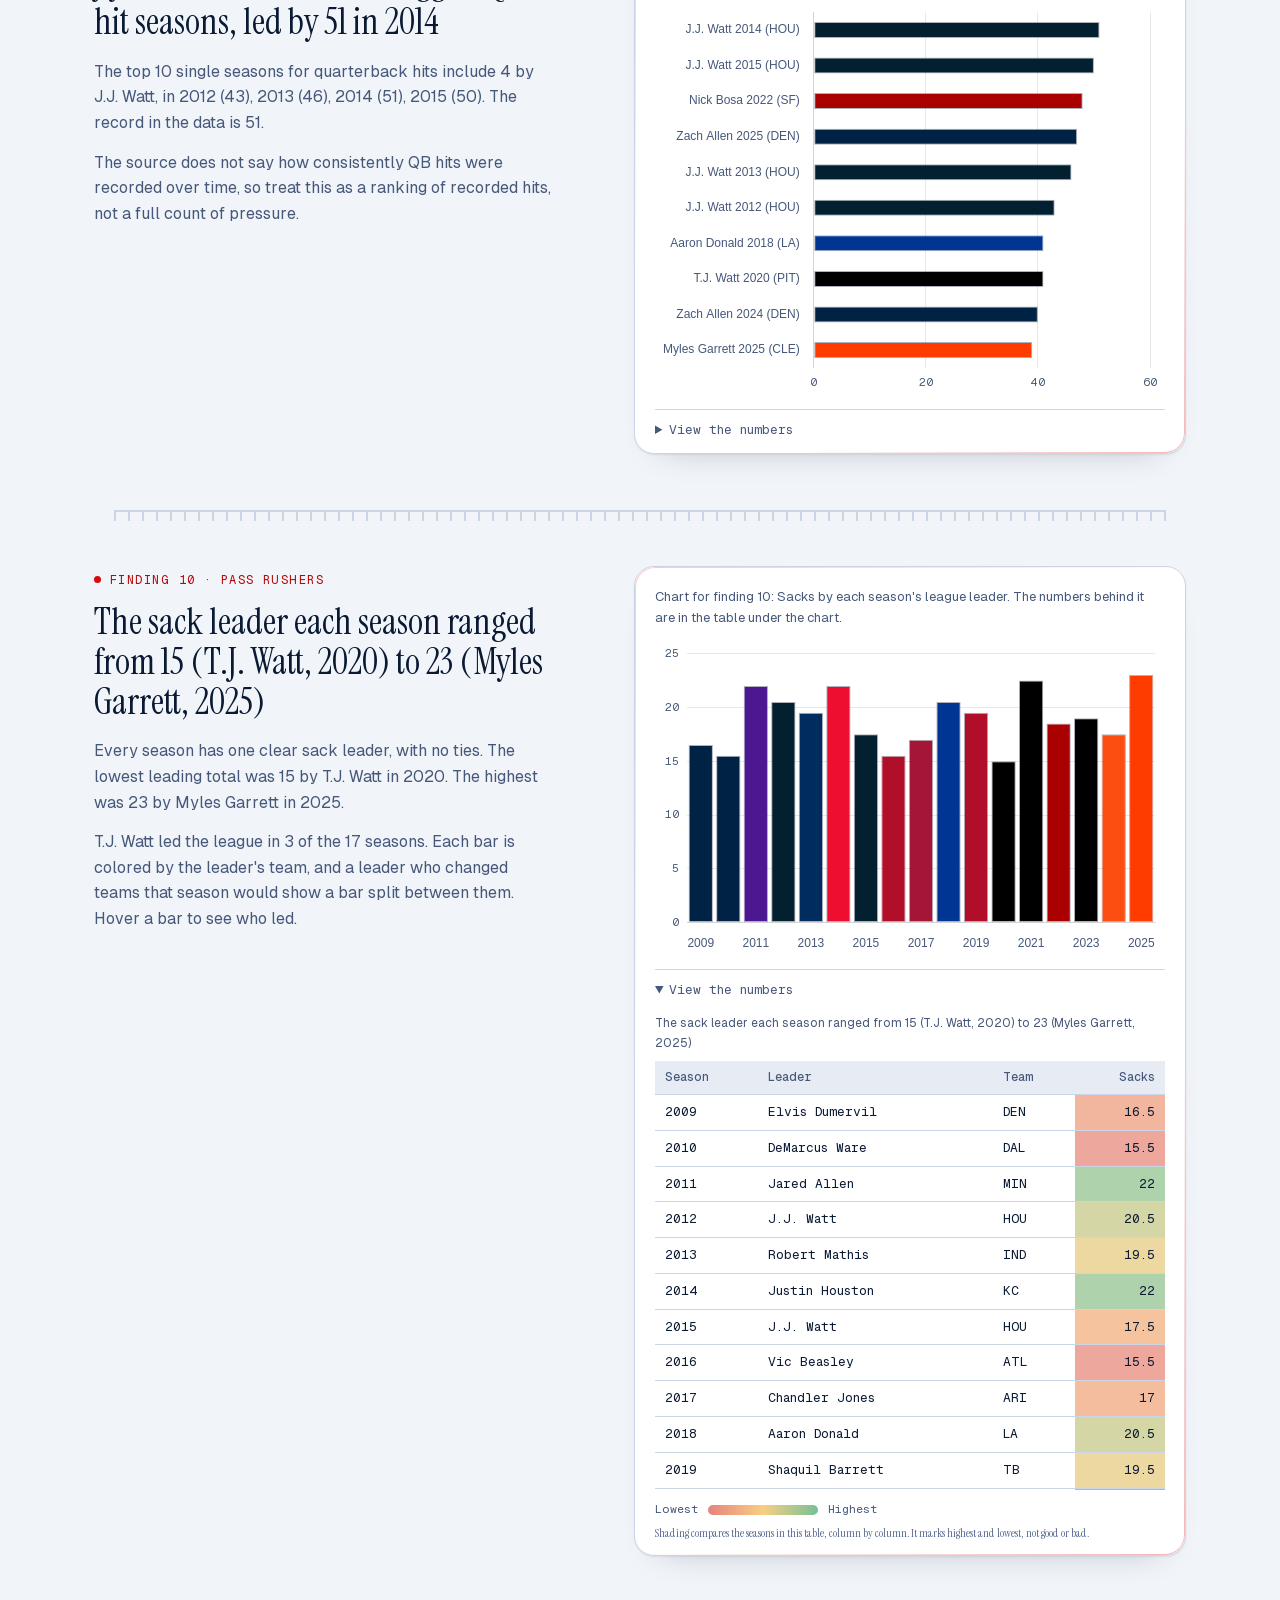
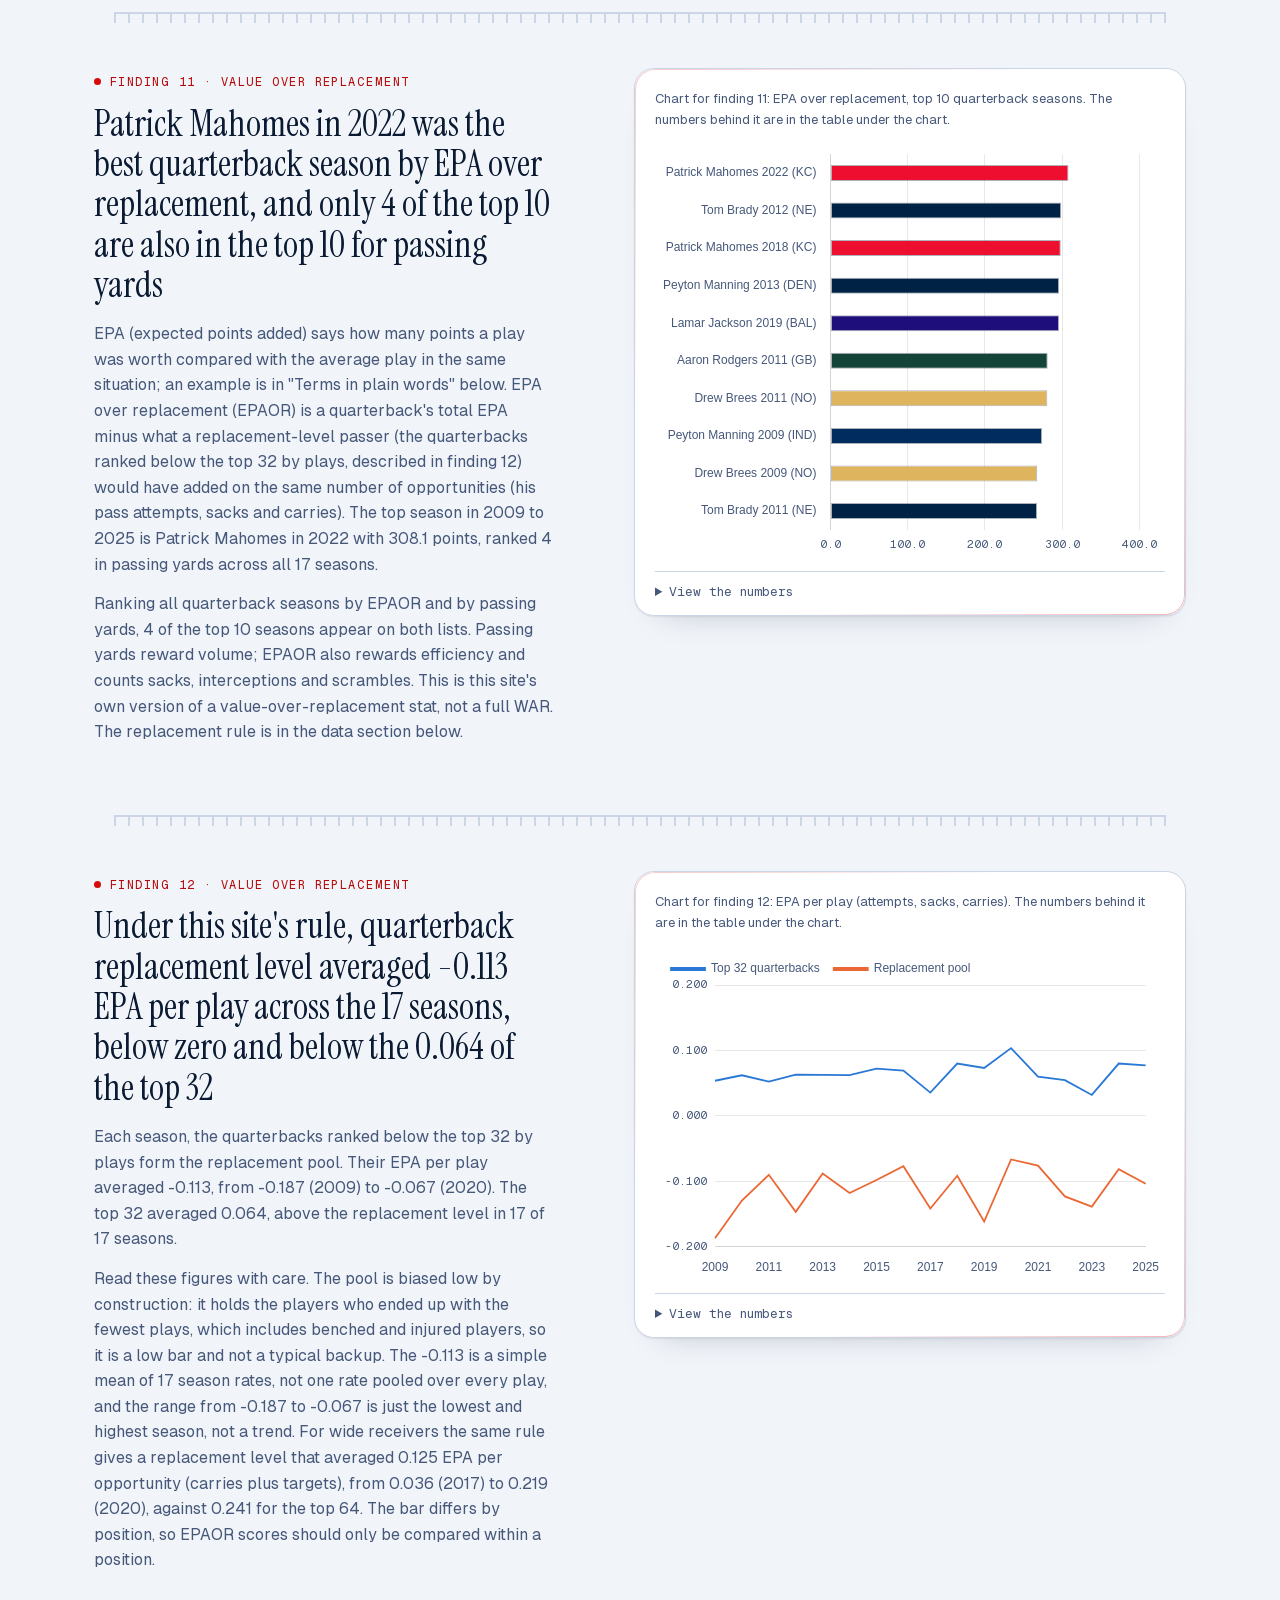
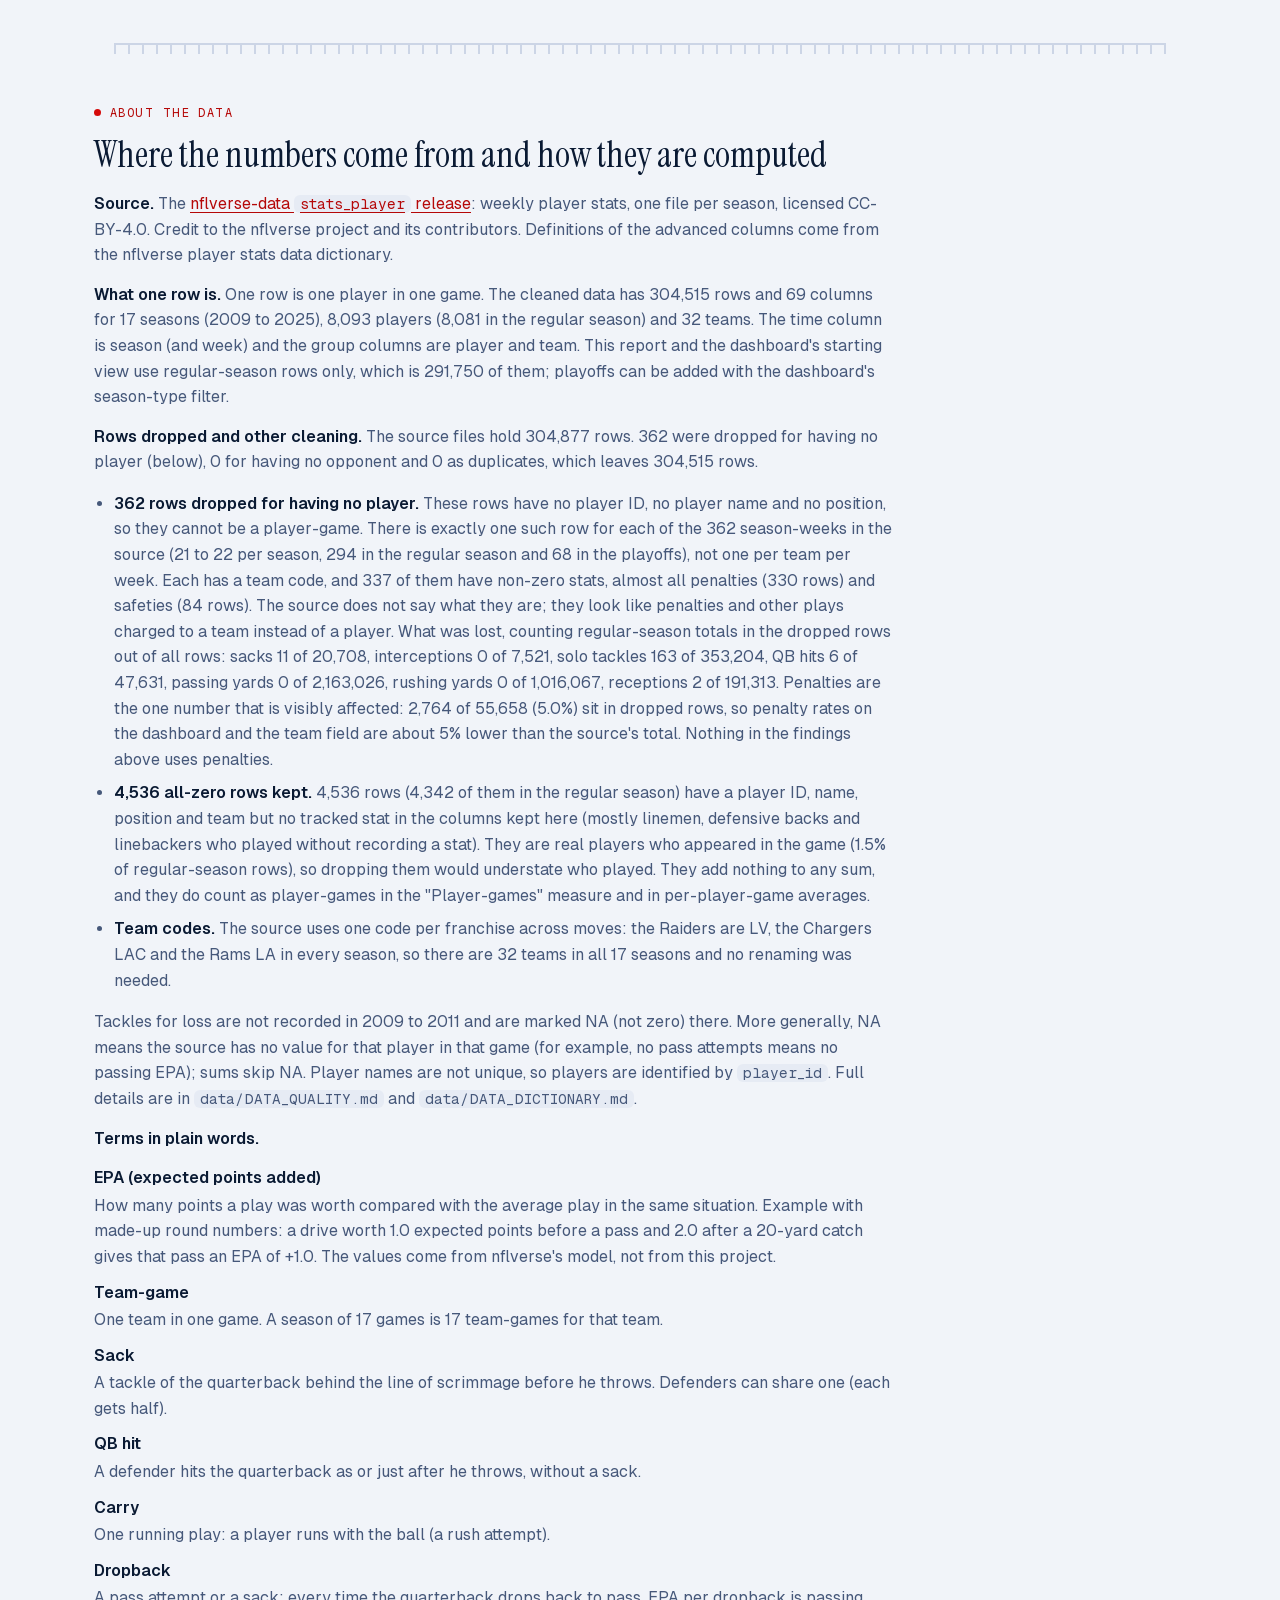
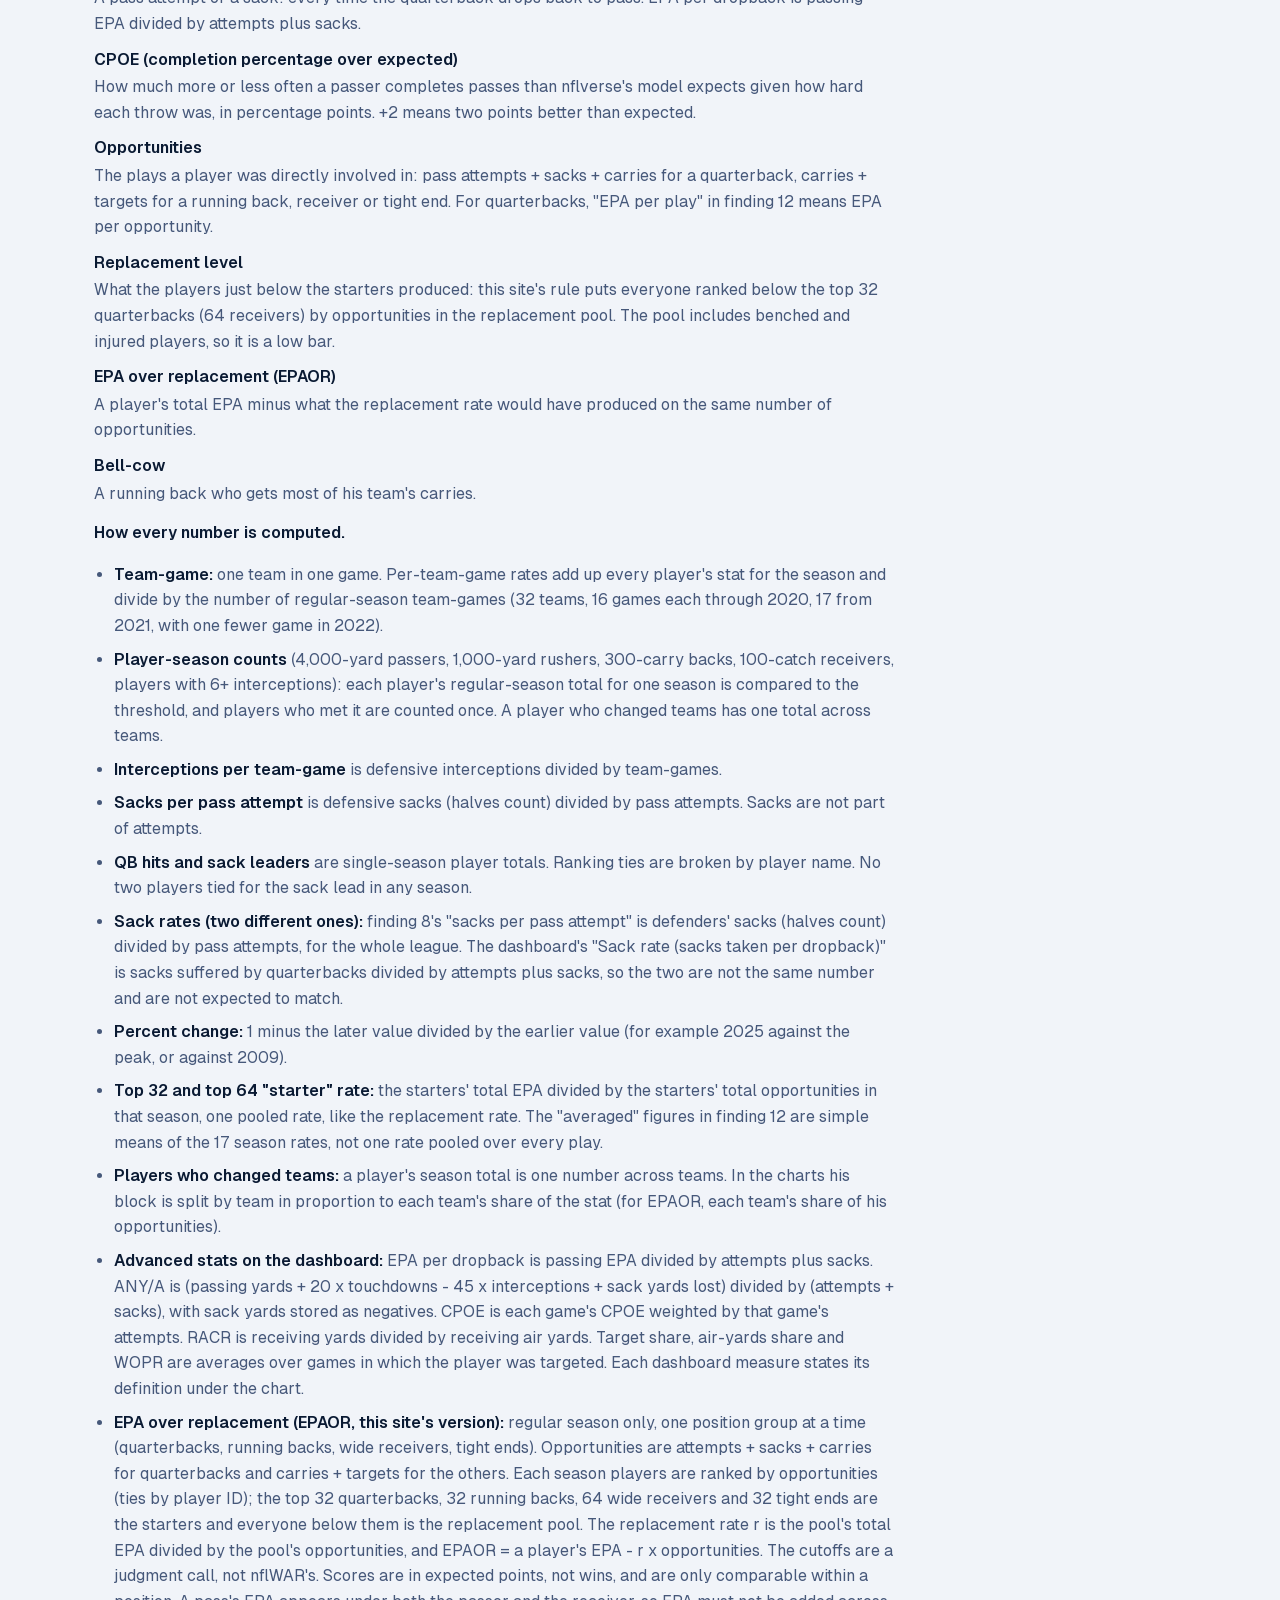
==== commit d6085571: "Report: season-leader tables with red-to-green conditional shading The five threshold findings now h" ====
--- a/index.html
+++ b/index.html
@@ -5,9 +5,9 @@
 <meta name="viewport" content="width=device-width, initial-scale=1">
 <title>NFL Player Stats Report, 2009 to 2025</title>
 <meta name="description" content="What 291,750 NFL player-games say about passing, rushing, receiving and defense from 2009 to 2025.">
-<link rel="stylesheet" href="assets/css/style.css?v=20260930u">
-<link rel="stylesheet" href="assets/css/polish.css?v=20260930u">
-<link rel="stylesheet" href="assets/css/intro.css?v=20260930u">
+<link rel="stylesheet" href="assets/css/style.css?v=20260930w">
+<link rel="stylesheet" href="assets/css/polish.css?v=20260930w">
+<link rel="stylesheet" href="assets/css/intro.css?v=20260930w">
 <link rel="icon" href="data:image/svg+xml,%3Csvg xmlns='http://www.w3.org/2000/svg' viewBox='0 0 52 32'%3E%3Cellipse cx='26' cy='16' rx='25' ry='15' fill='%238a3f12'/%3E%3Cpath d='M16 16H36M20 11.5V20.5M26 11.5V20.5M32 11.5V20.5' stroke='white' stroke-width='3' stroke-linecap='round'/%3E%3C/svg%3E">
 <script>try{var t=localStorage.getItem('theme');if(t)document.documentElement.dataset.theme=t;else if(matchMedia('(prefers-color-scheme: light)').matches)document.documentElement.dataset.theme='light';}catch(e){}</script>
 </head>
@@ -63,7 +63,7 @@
     <figure class="card chart-card">
       <figcaption class="chart-caption">Chart for finding 2: Players with 4,000+ passing yards. The numbers behind it are in the table under the chart.</figcaption>
       <div class="chart-box" style="height:340px"><canvas data-chart='{&quot;kind&quot;:&quot;bar&quot;,&quot;stacked&quot;:true,&quot;labels&quot;:[&quot;2009&quot;,&quot;2010&quot;,&quot;2011&quot;,&quot;2012&quot;,&quot;2013&quot;,&quot;2014&quot;,&quot;2015&quot;,&quot;2016&quot;,&quot;2017&quot;,&quot;2018&quot;,&quot;2019&quot;,&quot;2020&quot;,&quot;2021&quot;,&quot;2022&quot;,&quot;2023&quot;,&quot;2024&quot;,&quot;2025&quot;],&quot;datasets&quot;:[{&quot;label&quot;:&quot;Block 1.1&quot;,&quot;data&quot;:[1.0,1.0,1.0,1.0,1.0,1.0,1.0,1.0,1.0,1.0,1.0,1.0,1.0,1.0,1.0,1.0,1.0],&quot;barTeams&quot;:[&quot;NYG&quot;,&quot;NYG&quot;,&quot;CAR&quot;,&quot;HOU&quot;,&quot;PIT&quot;,&quot;MIA&quot;,&quot;SEA&quot;,&quot;NYG&quot;,&quot;KC&quot;,&quot;LV&quot;,&quot;GB&quot;,&quot;DET&quot;,&quot;GB&quot;,&quot;JAX&quot;,&quot;JAX&quot;,&quot;BAL&quot;,&quot;JAX&quot;],&quot;tips&quot;:[&quot;Eli Manning (NYG): 4,021 passing yards&quot;,&quot;Eli Manning (NYG): 4,002 passing yards&quot;,&quot;Cam Newton (CAR): 4,051 passing yards&quot;,&quot;Matt Schaub (HOU): 4,008 passing yards&quot;,&quot;Ben Roethlisberger (PIT): 4,261 passing yards&quot;,&quot;Ryan Tannehill (MIA): 4,045 passing yards&quot;,&quot;Russell Wilson (SEA): 4,024 passing yards&quot;,&quot;Eli Manning (NYG): 4,027 passing yards&quot;,&quot;Alex Smith (KC): 4,042 passing yards&quot;,&quot;Derek Carr (LV): 4,049 passing yards&quot;,&quot;Aaron Rodgers (GB): 4,002 passing yards&quot;,&quot;Matthew Stafford (DET): 4,084 passing yards&quot;,&quot;Aaron Rodgers (GB): 4,115 passing yards&quot;,&quot;Trevor Lawrence (JAX): 4,113 passing yards&quot;,&quot;Trevor Lawrence (JAX): 4,016 passing yards&quot;,&quot;Lamar Jackson (BAL): 4,172 passing yards&quot;,&quot;Trevor Lawrence (JAX): 4,007 passing yards&quot;]},{&quot;label&quot;:&quot;Block 2.1&quot;,&quot;data&quot;:[1.0,1.0,1.0,1.0,1.0,1.0,1.0,1.0,1.0,1.0,1.0,1.0,1.0,1.0,1.0,1.0,1.0],&quot;barTeams&quot;:[&quot;MIN&quot;,&quot;HOU&quot;,&quot;PIT&quot;,&quot;LV&quot;,&quot;ARI&quot;,&quot;NE&quot;,&quot;TB&quot;,&quot;TB&quot;,&quot;WAS&quot;,&quot;HOU&quot;,&quot;KC&quot;,&quot;LV&quot;,&quot;MIN&quot;,&quot;SEA&quot;,&quot;TB&quot;,&quot;MIN&quot;,&quot;SEA&quot;],&quot;tips&quot;:[&quot;Brett Favre (MIN): 4,202 passing yards&quot;,&quot;Matt Schaub (HOU): 4,370 passing yards&quot;,&quot;Ben Roethlisberger (PIT): 4,077 passing yards&quot;,&quot;Carson Palmer (LV): 4,018 passing yards&quot;,&quot;Carson Palmer (ARI): 4,274 passing yards&quot;,&quot;Tom Brady (NE): 4,109 passing yards&quot;,&quot;Jameis Winston (TB): 4,042 passing yards&quot;,&quot;Jameis Winston (TB): 4,090 passing yards&quot;,&quot;Kirk Cousins (WAS): 4,093 passing yards&quot;,&quot;Deshaun Watson (HOU): 4,165 passing yards&quot;,&quot;Patrick Mahomes (KC): 4,031 passing yards&quot;,&quot;Derek Carr (LV): 4,103 passing yards&quot;,&quot;Kirk Cousins (MIN): 4,221 passing yards&quot;,&quot;Geno Smith (SEA): 4,282 passing yards&quot;,&quot;Baker Mayfield (TB): 4,044 passing yards&quot;,&quot;Sam Darnold (MIN): 4,319 passing yards&quot;,&quot;Sam Darnold (SEA): 4,048 passing yards&quot;]},{&quot;label&quot;:&quot;Block 3.1&quot;,&quot;data&quot;:[1.0,1.0,1.0,1.0,1.0,1.0,1.0,1.0,1.0,1.0,1.0,1.0,1.0,1.0,1.0,1.0,1.0],&quot;barTeams&quot;:[&quot;LAC&quot;,&quot;NO&quot;,&quot;ATL&quot;,&quot;TB&quot;,&quot;CIN&quot;,&quot;DET&quot;,&quot;WAS&quot;,&quot;CIN&quot;,&quot;ATL&quot;,&quot;MIN&quot;,&quot;PHI&quot;,&quot;IND&quot;,&quot;BUF&quot;,&quot;BUF&quot;,&quot;HOU&quot;,&quot;SEA&quot;,&quot;NE&quot;],&quot;tips&quot;:[&quot;Philip Rivers (LAC): 4,254 passing yards&quot;,&quot;Drew Brees (NO): 4,620 passing yards&quot;,&quot;Matt Ryan (ATL): 4,177 passing yards&quot;,&quot;Josh Freeman (TB): 4,065 passing yards&quot;,&quot;Andy Dalton (CIN): 4,293 passing yards&quot;,&quot;Matthew Stafford (DET): 4,257 passing yards&quot;,&quot;Kirk Cousins (WAS): 4,166 passing yards&quot;,&quot;Andy Dalton (CIN): 4,206 passing yards&quot;,&quot;Matt Ryan (ATL): 4,095 passing yards&quot;,&quot;Kirk Cousins (MIN): 4,298 passing yards&quot;,&quot;Carson Wentz (PHI): 4,039 passing yards&quot;,&quot;Philip Rivers (IND): 4,169 passing yards&quot;,&quot;Josh Allen (BUF): 4,407 passing yards&quot;,&quot;Josh Allen (BUF): 4,283 passing yards&quot;,&quot;C.J. Stroud (HOU): 4,108 passing yards&quot;,&quot;Geno Smith (SEA): 4,320 passing yards&quot;,&quot;Drake Maye (NE): 4,394 passing yards&quot;]},{&quot;label&quot;:&quot;Block 4.1&quot;,&quot;data&quot;:[1.0,1.0,1.0,1.0,1.0,1.0,1.0,1.0,1.0,1.0,1.0,1.0,1.0,1.0,1.0,1.0,1.0],&quot;barTeams&quot;:[&quot;PIT&quot;,&quot;IND&quot;,&quot;DAL&quot;,&quot;GB&quot;,&quot;NE&quot;,&quot;LAC&quot;,&quot;MIA&quot;,&quot;SEA&quot;,&quot;PIT&quot;,&quot;NYG&quot;,&quot;LV&quot;,&quot;SEA&quot;,&quot;DAL&quot;,&quot;DET&quot;,&quot;GB&quot;,&quot;TB&quot;,&quot;DAL&quot;],&quot;tips&quot;:[&quot;Ben Roethlisberger (PIT): 4,328 passing yards&quot;,&quot;Peyton Manning (IND): 4,700 passing yards&quot;,&quot;Tony Romo (DAL): 4,184 passing yards&quot;,&quot;Aaron Rodgers (GB): 4,295 passing yards&quot;,&quot;Tom Brady (NE): 4,343 passing yards&quot;,&quot;Philip Rivers (LAC): 4,286 passing yards&quot;,&quot;Ryan Tannehill (MIA): 4,208 passing yards&quot;,&quot;Russell Wilson (SEA): 4,219 passing yards&quot;,&quot;Ben Roethlisberger (PIT): 4,259 passing yards&quot;,&quot;Eli Manning (NYG): 4,299 passing yards&quot;,&quot;Derek Carr (LV): 4,054 passing yards&quot;,&quot;Russell Wilson (SEA): 4,212 passing yards&quot;,&quot;Dak Prescott (DAL): 4,449 passing yards&quot;,&quot;Jared Goff (DET): 4,438 passing yards&quot;,&quot;Jordan Love (GB): 4,159 passing yards&quot;,&quot;Baker Mayfield (TB): 4,500 passing yards&quot;,&quot;Dak Prescott (DAL): 4,552 passing yards&quot;]},{&quot;label&quot;:&quot;Block 5.1&quot;,&quot;data&quot;:[1.0,1.0,1.0,1.0,1.0,1.0,1.0,1.0,1.0,1.0,1.0,1.0,1.0,1.0,1.0,1.0,1.0],&quot;barTeams&quot;:[&quot;NO&quot;,&quot;LAC&quot;,&quot;LAC&quot;,&quot;IND&quot;,&quot;LAC&quot;,&quot;GB&quot;,&quot;DET&quot;,&quot;ARI&quot;,&quot;NO&quot;,&quot;LAC&quot;,&quot;NE&quot;,&quot;MIN&quot;,&quot;CIN&quot;,&quot;CIN&quot;,&quot;KC&quot;,&quot;DET&quot;,&quot;DET&quot;],&quot;tips&quot;:[&quot;Drew Brees (NO): 4,388 passing yards&quot;,&quot;Philip Rivers (LAC): 4,710 passing yards&quot;,&quot;Philip Rivers (LAC): 4,624 passing yards&quot;,&quot;Andrew Luck (IND): 4,374 passing yards&quot;,&quot;Philip Rivers (LAC): 4,478 passing yards&quot;,&quot;Aaron Rodgers (GB): 4,381 passing yards&quot;,&quot;Matthew Stafford (DET): 4,262 passing yards&quot;,&quot;Carson Palmer (ARI): 4,233 passing yards&quot;,&quot;Drew Brees (NO): 4,334 passing yards&quot;,&quot;Philip Rivers (LAC): 4,308 passing yards&quot;,&quot;Tom Brady (NE): 4,057 passing yards&quot;,&quot;Kirk Cousins (MIN): 4,265 passing yards&quot;,&quot;Joe Burrow (CIN): 4,611 passing yards&quot;,&quot;Joe Burrow (CIN): 4,475 passing yards&quot;,&quot;Patrick Mahomes (KC): 4,183 passing yards&quot;,&quot;Jared Goff (DET): 4,629 passing yards&quot;,&quot;Jared Goff (DET): 4,564 passing yards&quot;]},{&quot;label&quot;:&quot;Block 6.1&quot;,&quot;data&quot;:[1.0,0,1.0,1.0,1.0,1.0,1.0,1.0,1.0,1.0,1.0,1.0,1.0,1.0,1.0,1.0,1.0],&quot;barTeams&quot;:[&quot;NE&quot;,null,&quot;GB&quot;,&quot;DEN&quot;,&quot;ATL&quot;,&quot;NYG&quot;,&quot;JAX&quot;,&quot;IND&quot;,&quot;DET&quot;,&quot;NE&quot;,&quot;SEA&quot;,&quot;GB&quot;,&quot;LV&quot;,&quot;MIN&quot;,&quot;SF&quot;,&quot;CIN&quot;,&quot;LA&quot;],&quot;tips&quot;:[&quot;Tom Brady (NE): 4,398 passing yards&quot;,null,&quot;Aaron Rodgers (GB): 4,636 passing yards&quot;,&quot;Peyton Manning (DEN): 4,659 passing yards&quot;,&quot;Matt Ryan (ATL): 4,515 passing yards&quot;,&quot;Eli Manning (NYG): 4,410 passing yards&quot;,&quot;Blake Bortles (JAX): 4,428 passing yards&quot;,&quot;Andrew Luck (IND): 4,240 passing yards&quot;,&quot;Matthew Stafford (DET): 4,446 passing yards&quot;,&quot;Tom Brady (NE): 4,355 passing yards&quot;,&quot;Russell Wilson (SEA): 4,110 passing yards&quot;,&quot;Aaron Rodgers (GB): 4,299 passing yards&quot;,&quot;Derek Carr (LV): 4,804 passing yards&quot;,&quot;Kirk Cousins (MIN): 4,547 passing yards&quot;,&quot;Brock Purdy (SF): 4,280 passing yards&quot;,&quot;Joe Burrow (CIN): 4,918 passing yards&quot;,&quot;Matthew Stafford (LA): 4,707 passing yards&quot;]},{&quot;label&quot;:&quot;Block 7.1&quot;,&quot;data&quot;:[1.0,0,1.0,1.0,1.0,1.0,1.0,1.0,1.0,1.0,1.0,1.0,1.0,1.0,1.0,0,0],&quot;barTeams&quot;:[&quot;GB&quot;,null,&quot;NYG&quot;,&quot;ATL&quot;,&quot;DET&quot;,&quot;ATL&quot;,&quot;NYG&quot;,&quot;BAL&quot;,&quot;LAC&quot;,&quot;GB&quot;,&quot;ATL&quot;,&quot;LAC&quot;,&quot;KC&quot;,&quot;TB&quot;,&quot;BUF&quot;,null,null],&quot;tips&quot;:[&quot;Aaron Rodgers (GB): 4,434 passing yards&quot;,null,&quot;Eli Manning (NYG): 4,933 passing yards&quot;,&quot;Matt Ryan (ATL): 4,719 passing yards&quot;,&quot;Matthew Stafford (DET): 4,650 passing yards&quot;,&quot;Matt Ryan (ATL): 4,694 passing yards&quot;,&quot;Eli Manning (NYG): 4,432 passing yards&quot;,&quot;Joe Flacco (BAL): 4,317 passing yards&quot;,&quot;Philip Rivers (LAC): 4,515 passing yards&quot;,&quot;Aaron Rodgers (GB): 4,442 passing yards&quot;,&quot;Matt Ryan (ATL): 4,466 passing yards&quot;,&quot;Justin Herbert (LAC): 4,336 passing yards&quot;,&quot;Patrick Mahomes (KC): 4,839 passing yards&quot;,&quot;Tom Brady (TB): 4,694 passing yards&quot;,&quot;Josh Allen (BUF): 4,306 passing yards&quot;,null,null]},{&quot;label&quot;:&quot;Block 8.1&quot;,&quot;data&quot;:[1.0,0,1.0,1.0,1.0,1.0,1.0,1.0,1.0,1.0,1.0,1.0,1.0,1.0,1.0,0,0],&quot;barTeams&quot;:[&quot;DAL&quot;,null,&quot;DET&quot;,&quot;NE&quot;,&quot;NO&quot;,&quot;DEN&quot;,&quot;ATL&quot;,&quot;DET&quot;,&quot;NE&quot;,&quot;IND&quot;,&quot;LAC&quot;,&quot;BUF&quot;,&quot;LA&quot;,&quot;LAC&quot;,&quot;DAL&quot;,null,null],&quot;tips&quot;:[&quot;Tony Romo (DAL): 4,483 passing yards&quot;,null,&quot;Matthew Stafford (DET): 5,100 passing yards&quot;,&quot;Tom Brady (NE): 4,827 passing yards&quot;,&quot;Drew Brees (NO): 5,162 passing yards&quot;,&quot;Peyton Manning (DEN): 4,727 passing yards&quot;,&quot;Matt Ryan (ATL): 4,591 passing yards&quot;,&quot;Matthew Stafford (DET): 4,327 passing yards&quot;,&quot;Tom Brady (NE): 4,577 passing yards&quot;,&quot;Andrew Luck (IND): 4,593 passing yards&quot;,&quot;Philip Rivers (LAC): 4,615 passing yards&quot;,&quot;Josh Allen (BUF): 4,544 passing yards&quot;,&quot;Matthew Stafford (LA): 4,886 passing yards&quot;,&quot;Justin Herbert (LAC): 4,739 passing yards&quot;,&quot;Dak Prescott (DAL): 4,516 passing yards&quot;,null,null]},{&quot;label&quot;:&quot;Block 9.1&quot;,&quot;data&quot;:[1.0,0,1.0,1.0,1.0,1.0,1.0,1.0,0,1.0,1.0,1.0,1.0,1.0,1.0,0,0],&quot;barTeams&quot;:[&quot;IND&quot;,null,&quot;NE&quot;,&quot;DAL&quot;,&quot;DEN&quot;,&quot;IND&quot;,&quot;ARI&quot;,&quot;LAC&quot;,null,&quot;LA&quot;,&quot;LA&quot;,&quot;ATL&quot;,&quot;LAC&quot;,&quot;KC&quot;,&quot;DET&quot;,null,null],&quot;tips&quot;:[&quot;Peyton Manning (IND): 4,500 passing yards&quot;,null,&quot;Tom Brady (NE): 5,235 passing yards&quot;,&quot;Tony Romo (DAL): 4,903 passing yards&quot;,&quot;Peyton Manning (DEN): 5,477 passing yards&quot;,&quot;Andrew Luck (IND): 4,761 passing yards&quot;,&quot;Carson Palmer (ARI): 4,671 passing yards&quot;,&quot;Philip Rivers (LAC): 4,386 passing yards&quot;,null,&quot;Jared Goff (LA): 4,688 passing yards&quot;,&quot;Jared Goff (LA): 4,638 passing yards&quot;,&quot;Matt Ryan (ATL): 4,581 passing yards&quot;,&quot;Justin Herbert (LAC): 5,014 passing yards&quot;,&quot;Patrick Mahomes (KC): 5,250 passing yards&quot;,&quot;Jared Goff (DET): 4,575 passing yards&quot;,null,null]},{&quot;label&quot;:&quot;Block 10.1&quot;,&quot;data&quot;:[1.0,0,1.0,1.0,0,1.0,1.0,1.0,0,1.0,1.0,1.0,1.0,0,1.0,0,0],&quot;barTeams&quot;:[&quot;HOU&quot;,null,&quot;NO&quot;,&quot;DET&quot;,null,&quot;NO&quot;,&quot;NE&quot;,&quot;GB&quot;,null,&quot;ATL&quot;,&quot;DAL&quot;,&quot;TB&quot;,&quot;TB&quot;,null,&quot;MIA&quot;,null,null],&quot;tips&quot;:[&quot;Matt Schaub (HOU): 4,770 passing yards&quot;,null,&quot;Drew Brees (NO): 5,535 passing yards&quot;,&quot;Matthew Stafford (DET): 4,967 passing yards&quot;,null,&quot;Drew Brees (NO): 4,952 passing yards&quot;,&quot;Tom Brady (NE): 4,770 passing yards&quot;,&quot;Aaron Rodgers (GB): 4,428 passing yards&quot;,null,&quot;Matt Ryan (ATL): 4,924 passing yards&quot;,&quot;Dak Prescott (DAL): 4,902 passing yards&quot;,&quot;Tom Brady (TB): 4,633 passing yards&quot;,&quot;Tom Brady (TB): 5,316 passing yards&quot;,null,&quot;Tua Tagovailoa (MIA): 4,624 passing yards&quot;,null,null]},{&quot;label&quot;:&quot;Block 11.1&quot;,&quot;data&quot;:[0,0,0,1.0,0,1.0,1.0,1.0,0,1.0,1.0,1.0,0,0,0,0,0],&quot;barTeams&quot;:[null,null,null,&quot;NO&quot;,null,&quot;PIT&quot;,&quot;LAC&quot;,&quot;WAS&quot;,null,&quot;KC&quot;,&quot;TB&quot;,&quot;KC&quot;,null,null,null,null,null],&quot;tips&quot;:[null,null,null,&quot;Drew Brees (NO): 5,177 passing yards&quot;,null,&quot;Ben Roethlisberger (PIT): 4,952 passing yards&quot;,&quot;Philip Rivers (LAC): 4,792 passing yards&quot;,&quot;Kirk Cousins (WAS): 4,917 passing yards&quot;,null,&quot;Patrick Mahomes (KC): 5,097 passing yards&quot;,&quot;Jameis Winston (TB): 5,109 passing yards&quot;,&quot;Patrick Mahomes (KC): 4,740 passing yards&quot;,null,null,null,null,null]},{&quot;label&quot;:&quot;Block 12.1&quot;,&quot;data&quot;:[0,0,0,0,0,0,1.0,1.0,0,1.0,0,1.0,0,0,0,0,0],&quot;barTeams&quot;:[null,null,null,null,null,null,&quot;NO&quot;,&quot;ATL&quot;,null,&quot;PIT&quot;,null,&quot;HOU&quot;,null,null,null,null,null],&quot;tips&quot;:[null,null,null,null,null,null,&quot;Drew Brees (NO): 4,870 passing yards&quot;,&quot;Matt Ryan (ATL): 4,944 passing yards&quot;,null,&quot;Ben Roethlisberger (PIT): 5,129 passing yards&quot;,null,&quot;Deshaun Watson (HOU): 4,823 passing yards&quot;,null,null,null,null,null]},{&quot;label&quot;:&quot;Block 13.1&quot;,&quot;data&quot;:[0,0,0,0,0,0,0,1.0,0,0,0,0,0,0,0,0,0],&quot;barTeams&quot;:[null,null,null,null,null,null,null,&quot;NO&quot;,null,null,null,null,null,null,null,null,null],&quot;tips&quot;:[null,null,null,null,null,null,null,&quot;Drew Brees (NO): 5,208 passing yards&quot;,null,null,null,null,null,null,null,null,null]}],&quot;fmt&quot;:&quot;int&quot;,&quot;yTitle&quot;:&quot;&quot;,&quot;height&quot;:340}' role="img" aria-label="Fewer quarterbacks reach 4,000 yards: 13 did in 2016, only 6 in 2025"></canvas></div>
-      <details class="numbers"><summary>View the numbers</summary><div class="tablewrap" tabindex="0" role="region" aria-label="The numbers behind: Fewer quarterbacks reach 4,000 yards: 13 did in 2016, only 6 in 2025 (scrollable)"><table class="data"><caption>Fewer quarterbacks reach 4,000 yards: 13 did in 2016, only 6 in 2025</caption><thead><tr><th scope="col">Season</th><th scope="col">Players with 4,000+ passing yards</th><th scope="col" class="t w">Who (team) and total, top block first</th></tr></thead><tbody><tr><td>2009</td><td>10</td><td class="t w">Matt Schaub (HOU) 4,770; Peyton Manning (IND) 4,500; Tony Romo (DAL) 4,483; Aaron Rodgers (GB) 4,434; Tom Brady (NE) 4,398; Drew Brees (NO) 4,388; Ben Roethlisberger (PIT) 4,328; Philip Rivers (LAC) 4,254; Brett Favre (MIN) 4,202; Eli Manning (NYG) 4,021</td></tr><tr><td>2010</td><td>5</td><td class="t w">Philip Rivers (LAC) 4,710; Peyton Manning (IND) 4,700; Drew Brees (NO) 4,620; Matt Schaub (HOU) 4,370; Eli Manning (NYG) 4,002</td></tr><tr><td>2011</td><td>10</td><td class="t w">Drew Brees (NO) 5,535; Tom Brady (NE) 5,235; Matthew Stafford (DET) 5,100; Eli Manning (NYG) 4,933; Aaron Rodgers (GB) 4,636; Philip Rivers (LAC) 4,624; Tony Romo (DAL) 4,184; Matt Ryan (ATL) 4,177; Ben Roethlisberger (PIT) 4,077; Cam Newton (CAR) 4,051</td></tr><tr><td>2012</td><td>11</td><td class="t w">Drew Brees (NO) 5,177; Matthew Stafford (DET) 4,967; Tony Romo (DAL) 4,903; Tom Brady (NE) 4,827; Matt Ryan (ATL) 4,719; Peyton Manning (DEN) 4,659; Andrew Luck (IND) 4,374; Aaron Rodgers (GB) 4,295; Josh Freeman (TB) 4,065; Carson Palmer (LV) 4,018; Matt Schaub (HOU) 4,008</td></tr><tr><td>2013</td><td>9</td><td class="t w">Peyton Manning (DEN) 5,477; Drew Brees (NO) 5,162; Matthew Stafford (DET) 4,650; Matt Ryan (ATL) 4,515; Philip Rivers (LAC) 4,478; Tom Brady (NE) 4,343; Andy Dalton (CIN) 4,293; Carson Palmer (ARI) 4,274; Ben Roethlisberger (PIT) 4,261</td></tr><tr><td>2014</td><td>11</td><td class="t w">Ben Roethlisberger (PIT) 4,952; Drew Brees (NO) 4,952; Andrew Luck (IND) 4,761; Peyton Manning (DEN) 4,727; Matt Ryan (ATL) 4,694; Eli Manning (NYG) 4,410; Aaron Rodgers (GB) 4,381; Philip Rivers (LAC) 4,286; Matthew Stafford (DET) 4,257; Tom Brady (NE) 4,109; Ryan Tannehill (MIA) 4,045</td></tr><tr><td>2015</td><td>12</td><td class="t w">Drew Brees (NO) 4,870; Philip Rivers (LAC) 4,792; Tom Brady (NE) 4,770; Carson Palmer (ARI) 4,671; Matt Ryan (ATL) 4,591; Eli Manning (NYG) 4,432; Blake Bortles (JAX) 4,428; Matthew Stafford (DET) 4,262; Ryan Tannehill (MIA) 4,208; Kirk Cousins (WAS) 4,166; Jameis Winston (TB) 4,042; Russell Wilson (SEA) 4,024</td></tr><tr><td>2016</td><td>13</td><td class="t w">Drew Brees (NO) 5,208; Matt Ryan (ATL) 4,944; Kirk Cousins (WAS) 4,917; Aaron Rodgers (GB) 4,428; Philip Rivers (LAC) 4,386; Matthew Stafford (DET) 4,327; Joe Flacco (BAL) 4,317; Andrew Luck (IND) 4,240; Carson Palmer (ARI) 4,233; Russell Wilson (SEA) 4,219; Andy Dalton (CIN) 4,206; Jameis Winston (TB) 4,090; Eli Manning (NYG) 4,027</td></tr><tr><td>2017</td><td>8</td><td class="t w">Tom Brady (NE) 4,577; Philip Rivers (LAC) 4,515; Matthew Stafford (DET) 4,446; Drew Brees (NO) 4,334; Ben Roethlisberger (PIT) 4,259; Matt Ryan (ATL) 4,095; Kirk Cousins (WAS) 4,093; Alex Smith (KC) 4,042</td></tr><tr><td>2018</td><td>12</td><td class="t w">Ben Roethlisberger (PIT) 5,129; Patrick Mahomes (KC) 5,097; Matt Ryan (ATL) 4,924; Jared Goff (LA) 4,688; Andrew Luck (IND) 4,593; Aaron Rodgers (GB) 4,442; Tom Brady (NE) 4,355; Philip Rivers (LAC) 4,308; Eli Manning (NYG) 4,299; Kirk Cousins (MIN) 4,298; Deshaun Watson (HOU) 4,165; Derek Carr (LV) 4,049</td></tr><tr><td>2019</td><td>11</td><td class="t w">Jameis Winston (TB) 5,109; Dak Prescott (DAL) 4,902; Jared Goff (LA) 4,638; Philip Rivers (LAC) 4,615; Matt Ryan (ATL) 4,466; Russell Wilson (SEA) 4,110; Tom Brady (NE) 4,057; Derek Carr (LV) 4,054; Carson Wentz (PHI) 4,039; Patrick Mahomes (KC) 4,031; Aaron Rodgers (GB) 4,002</td></tr><tr><td>2020</td><td>12</td><td class="t w">Deshaun Watson (HOU) 4,823; Patrick Mahomes (KC) 4,740; Tom Brady (TB) 4,633; Matt Ryan (ATL) 4,581; Josh Allen (BUF) 4,544; Justin Herbert (LAC) 4,336; Aaron Rodgers (GB) 4,299; Kirk Cousins (MIN) 4,265; Russell Wilson (SEA) 4,212; Philip Rivers (IND) 4,169; Derek Carr (LV) 4,103; Matthew Stafford (DET) 4,084</td></tr><tr><td>2021</td><td>10</td><td class="t w">Tom Brady (TB) 5,316; Justin Herbert (LAC) 5,014; Matthew Stafford (LA) 4,886; Patrick Mahomes (KC) 4,839; Derek Carr (LV) 4,804; Joe Burrow (CIN) 4,611; Dak Prescott (DAL) 4,449; Josh Allen (BUF) 4,407; Kirk Cousins (MIN) 4,221; Aaron Rodgers (GB) 4,115</td></tr><tr><td>2022</td><td>9</td><td class="t w">Patrick Mahomes (KC) 5,250; Justin Herbert (LAC) 4,739; Tom Brady (TB) 4,694; Kirk Cousins (MIN) 4,547; Joe Burrow (CIN) 4,475; Jared Goff (DET) 4,438; Josh Allen (BUF) 4,283; Geno Smith (SEA) 4,282; Trevor Lawrence (JAX) 4,113</td></tr><tr><td>2023</td><td>10</td><td class="t w">Tua Tagovailoa (MIA) 4,624; Jared Goff (DET) 4,575; Dak Prescott (DAL) 4,516; Josh Allen (BUF) 4,306; Brock Purdy (SF) 4,280; Patrick Mahomes (KC) 4,183; Jordan Love (GB) 4,159; C.J. Stroud (HOU) 4,108; Baker Mayfield (TB) 4,044; Trevor Lawrence (JAX) 4,016</td></tr><tr><td>2024</td><td>6</td><td class="t w">Joe Burrow (CIN) 4,918; Jared Goff (DET) 4,629; Baker Mayfield (TB) 4,500; Geno Smith (SEA) 4,320; Sam Darnold (MIN) 4,319; Lamar Jackson (BAL) 4,172</td></tr><tr><td>2025</td><td>6</td><td class="t w">Matthew Stafford (LA) 4,707; Jared Goff (DET) 4,564; Dak Prescott (DAL) 4,552; Drake Maye (NE) 4,394; Sam Darnold (SEA) 4,048; Trevor Lawrence (JAX) 4,007</td></tr></tbody></table></div></details>
+      <details class="numbers" open><summary>View the numbers</summary><div class="tablewrap has-cs" tabindex="0" role="region" aria-label="The numbers behind: Fewer quarterbacks reach 4,000 yards: 13 did in 2016, only 6 in 2025 (scrollable)"><table class="data"><caption>Fewer quarterbacks reach 4,000 yards: 13 did in 2016, only 6 in 2025</caption><thead><tr><th scope="col">Season</th><th scope="col">Players with 4,000+ passing yards</th><th scope="col" class="t">League leader (team) and total</th></tr></thead><tbody><tr><td>2009</td><td class="cs" style="--cs:rgba(190,168,56,0.46)">10</td><td class="t cs" style="--cs:rgba(227,99,43,0.46)">Matt Schaub (HOU) 4,770</td></tr><tr><td>2010</td><td class="cs lo" style="--cs:rgba(215,48,39,0.46)">5<span class="sr"> (lowest value in this table)</span></td><td class="t cs" style="--cs:rgba(223,83,41,0.46)">Philip Rivers (LAC) 4,710</td></tr><tr><td>2011</td><td class="cs" style="--cs:rgba(190,168,56,0.46)">10</td><td class="t cs hi" style="--cs:rgba(26,152,80,0.46)">Drew Brees (NO) 5,535<span class="sr"> (highest value in this table)</span></td></tr><tr><td>2012</td><td class="cs" style="--cs:rgba(135,163,64,0.46)">11</td><td class="t cs" style="--cs:rgba(189,168,56,0.46)">Drew Brees (NO) 5,177</td></tr><tr><td>2013</td><td class="cs" style="--cs:rgba(244,174,48,0.46)">9</td><td class="t cs" style="--cs:rgba(52,155,76,0.46)">Peyton Manning (DEN) 5,477</td></tr><tr><td>2014</td><td class="cs" style="--cs:rgba(135,163,64,0.46)">11</td><td class="t cs" style="--cs:rgba(238,147,46,0.46)">Ben Roethlisberger (PIT) 4,952</td></tr><tr><td>2015</td><td class="cs" style="--cs:rgba(80,158,72,0.46)">12</td><td class="t cs" style="--cs:rgba(233,125,45,0.46)">Drew Brees (NO) 4,870</td></tr><tr><td>2016</td><td class="cs hi" style="--cs:rgba(26,152,80,0.46)">13<span class="sr"> (highest value in this table)</span></td><td class="t cs" style="--cs:rgba(175,167,58,0.46)">Drew Brees (NO) 5,208</td></tr><tr><td>2017</td><td class="cs" style="--cs:rgba(237,142,46,0.46)">8</td><td class="t cs lo" style="--cs:rgba(215,48,39,0.46)">Tom Brady (NE) 4,577<span class="sr"> (lowest value in this table)</span></td></tr><tr><td>2018</td><td class="cs" style="--cs:rgba(80,158,72,0.46)">12</td><td class="t cs" style="--cs:rgba(211,171,53,0.46)">Ben Roethlisberger (PIT) 5,129</td></tr><tr><td>2019</td><td class="cs" style="--cs:rgba(135,163,64,0.46)">11</td><td class="t cs" style="--cs:rgba(220,172,52,0.46)">Jameis Winston (TB) 5,109</td></tr><tr><td>2020</td><td class="cs" style="--cs:rgba(80,158,72,0.46)">12</td><td class="t cs" style="--cs:rgba(230,113,44,0.46)">Deshaun Watson (HOU) 4,823</td></tr><tr><td>2021</td><td class="cs" style="--cs:rgba(190,168,56,0.46)">10</td><td class="t cs" style="--cs:rgba(126,162,65,0.46)">Tom Brady (TB) 5,316</td></tr><tr><td>2022</td><td class="cs" style="--cs:rgba(244,174,48,0.46)">9</td><td class="t cs" style="--cs:rgba(156,165,61,0.46)">Patrick Mahomes (KC) 5,250</td></tr><tr><td>2023</td><td class="cs" style="--cs:rgba(190,168,56,0.46)">10</td><td class="t cs" style="--cs:rgba(218,60,40,0.46)">Tua Tagovailoa (MIA) 4,624</td></tr><tr><td>2024</td><td class="cs" style="--cs:rgba(222,80,41,0.46)">6</td><td class="t cs" style="--cs:rgba(236,138,45,0.46)">Joe Burrow (CIN) 4,918</td></tr><tr><td>2025</td><td class="cs" style="--cs:rgba(222,80,41,0.46)">6</td><td class="t cs" style="--cs:rgba(223,82,41,0.46)">Matthew Stafford (LA) 4,707</td></tr></tbody></table></div><p class="cs-legend"><span>Lowest</span><i aria-hidden="true"></i><span>Highest</span><em>Shading compares the seasons in this table, column by column. It marks highest and lowest, not good or bad.</em></p><details class="numbers-who"><summary>Everyone who reached it, by season</summary><div class="tablewrap" tabindex="0" role="region" aria-label="The numbers behind: Fewer quarterbacks reach 4,000 yards: 13 did in 2016, only 6 in 2025 (scrollable)"><table class="data"><caption>Fewer quarterbacks reach 4,000 yards: 13 did in 2016, only 6 in 2025</caption><thead><tr><th scope="col">Season</th><th scope="col">Players with 4,000+ passing yards</th><th scope="col" class="t w">Who (team) and total, top block first</th></tr></thead><tbody><tr><td>2009</td><td>10</td><td class="t w">Matt Schaub (HOU) 4,770; Peyton Manning (IND) 4,500; Tony Romo (DAL) 4,483; Aaron Rodgers (GB) 4,434; Tom Brady (NE) 4,398; Drew Brees (NO) 4,388; Ben Roethlisberger (PIT) 4,328; Philip Rivers (LAC) 4,254; Brett Favre (MIN) 4,202; Eli Manning (NYG) 4,021</td></tr><tr><td>2010</td><td>5</td><td class="t w">Philip Rivers (LAC) 4,710; Peyton Manning (IND) 4,700; Drew Brees (NO) 4,620; Matt Schaub (HOU) 4,370; Eli Manning (NYG) 4,002</td></tr><tr><td>2011</td><td>10</td><td class="t w">Drew Brees (NO) 5,535; Tom Brady (NE) 5,235; Matthew Stafford (DET) 5,100; Eli Manning (NYG) 4,933; Aaron Rodgers (GB) 4,636; Philip Rivers (LAC) 4,624; Tony Romo (DAL) 4,184; Matt Ryan (ATL) 4,177; Ben Roethlisberger (PIT) 4,077; Cam Newton (CAR) 4,051</td></tr><tr><td>2012</td><td>11</td><td class="t w">Drew Brees (NO) 5,177; Matthew Stafford (DET) 4,967; Tony Romo (DAL) 4,903; Tom Brady (NE) 4,827; Matt Ryan (ATL) 4,719; Peyton Manning (DEN) 4,659; Andrew Luck (IND) 4,374; Aaron Rodgers (GB) 4,295; Josh Freeman (TB) 4,065; Carson Palmer (LV) 4,018; Matt Schaub (HOU) 4,008</td></tr><tr><td>2013</td><td>9</td><td class="t w">Peyton Manning (DEN) 5,477; Drew Brees (NO) 5,162; Matthew Stafford (DET) 4,650; Matt Ryan (ATL) 4,515; Philip Rivers (LAC) 4,478; Tom Brady (NE) 4,343; Andy Dalton (CIN) 4,293; Carson Palmer (ARI) 4,274; Ben Roethlisberger (PIT) 4,261</td></tr><tr><td>2014</td><td>11</td><td class="t w">Ben Roethlisberger (PIT) 4,952; Drew Brees (NO) 4,952; Andrew Luck (IND) 4,761; Peyton Manning (DEN) 4,727; Matt Ryan (ATL) 4,694; Eli Manning (NYG) 4,410; Aaron Rodgers (GB) 4,381; Philip Rivers (LAC) 4,286; Matthew Stafford (DET) 4,257; Tom Brady (NE) 4,109; Ryan Tannehill (MIA) 4,045</td></tr><tr><td>2015</td><td>12</td><td class="t w">Drew Brees (NO) 4,870; Philip Rivers (LAC) 4,792; Tom Brady (NE) 4,770; Carson Palmer (ARI) 4,671; Matt Ryan (ATL) 4,591; Eli Manning (NYG) 4,432; Blake Bortles (JAX) 4,428; Matthew Stafford (DET) 4,262; Ryan Tannehill (MIA) 4,208; Kirk Cousins (WAS) 4,166; Jameis Winston (TB) 4,042; Russell Wilson (SEA) 4,024</td></tr><tr><td>2016</td><td>13</td><td class="t w">Drew Brees (NO) 5,208; Matt Ryan (ATL) 4,944; Kirk Cousins (WAS) 4,917; Aaron Rodgers (GB) 4,428; Philip Rivers (LAC) 4,386; Matthew Stafford (DET) 4,327; Joe Flacco (BAL) 4,317; Andrew Luck (IND) 4,240; Carson Palmer (ARI) 4,233; Russell Wilson (SEA) 4,219; Andy Dalton (CIN) 4,206; Jameis Winston (TB) 4,090; Eli Manning (NYG) 4,027</td></tr><tr><td>2017</td><td>8</td><td class="t w">Tom Brady (NE) 4,577; Philip Rivers (LAC) 4,515; Matthew Stafford (DET) 4,446; Drew Brees (NO) 4,334; Ben Roethlisberger (PIT) 4,259; Matt Ryan (ATL) 4,095; Kirk Cousins (WAS) 4,093; Alex Smith (KC) 4,042</td></tr><tr><td>2018</td><td>12</td><td class="t w">Ben Roethlisberger (PIT) 5,129; Patrick Mahomes (KC) 5,097; Matt Ryan (ATL) 4,924; Jared Goff (LA) 4,688; Andrew Luck (IND) 4,593; Aaron Rodgers (GB) 4,442; Tom Brady (NE) 4,355; Philip Rivers (LAC) 4,308; Eli Manning (NYG) 4,299; Kirk Cousins (MIN) 4,298; Deshaun Watson (HOU) 4,165; Derek Carr (LV) 4,049</td></tr><tr><td>2019</td><td>11</td><td class="t w">Jameis Winston (TB) 5,109; Dak Prescott (DAL) 4,902; Jared Goff (LA) 4,638; Philip Rivers (LAC) 4,615; Matt Ryan (ATL) 4,466; Russell Wilson (SEA) 4,110; Tom Brady (NE) 4,057; Derek Carr (LV) 4,054; Carson Wentz (PHI) 4,039; Patrick Mahomes (KC) 4,031; Aaron Rodgers (GB) 4,002</td></tr><tr><td>2020</td><td>12</td><td class="t w">Deshaun Watson (HOU) 4,823; Patrick Mahomes (KC) 4,740; Tom Brady (TB) 4,633; Matt Ryan (ATL) 4,581; Josh Allen (BUF) 4,544; Justin Herbert (LAC) 4,336; Aaron Rodgers (GB) 4,299; Kirk Cousins (MIN) 4,265; Russell Wilson (SEA) 4,212; Philip Rivers (IND) 4,169; Derek Carr (LV) 4,103; Matthew Stafford (DET) 4,084</td></tr><tr><td>2021</td><td>10</td><td class="t w">Tom Brady (TB) 5,316; Justin Herbert (LAC) 5,014; Matthew Stafford (LA) 4,886; Patrick Mahomes (KC) 4,839; Derek Carr (LV) 4,804; Joe Burrow (CIN) 4,611; Dak Prescott (DAL) 4,449; Josh Allen (BUF) 4,407; Kirk Cousins (MIN) 4,221; Aaron Rodgers (GB) 4,115</td></tr><tr><td>2022</td><td>9</td><td class="t w">Patrick Mahomes (KC) 5,250; Justin Herbert (LAC) 4,739; Tom Brady (TB) 4,694; Kirk Cousins (MIN) 4,547; Joe Burrow (CIN) 4,475; Jared Goff (DET) 4,438; Josh Allen (BUF) 4,283; Geno Smith (SEA) 4,282; Trevor Lawrence (JAX) 4,113</td></tr><tr><td>2023</td><td>10</td><td class="t w">Tua Tagovailoa (MIA) 4,624; Jared Goff (DET) 4,575; Dak Prescott (DAL) 4,516; Josh Allen (BUF) 4,306; Brock Purdy (SF) 4,280; Patrick Mahomes (KC) 4,183; Jordan Love (GB) 4,159; C.J. Stroud (HOU) 4,108; Baker Mayfield (TB) 4,044; Trevor Lawrence (JAX) 4,016</td></tr><tr><td>2024</td><td>6</td><td class="t w">Joe Burrow (CIN) 4,918; Jared Goff (DET) 4,629; Baker Mayfield (TB) 4,500; Geno Smith (SEA) 4,320; Sam Darnold (MIN) 4,319; Lamar Jackson (BAL) 4,172</td></tr><tr><td>2025</td><td>6</td><td class="t w">Matthew Stafford (LA) 4,707; Jared Goff (DET) 4,564; Dak Prescott (DAL) 4,552; Drake Maye (NE) 4,394; Sam Darnold (SEA) 4,048; Trevor Lawrence (JAX) 4,007</td></tr></tbody></table></div></details></details>
     </figure>
   </section>
   <section class="finding" id="f3">
@@ -75,7 +75,7 @@
     <figure class="card chart-card">
       <figcaption class="chart-caption">Chart for finding 3: Players with 1,000+ rushing yards. The numbers behind it are in the table under the chart.</figcaption>
       <div class="chart-box" style="height:340px"><canvas data-chart='{&quot;kind&quot;:&quot;bar&quot;,&quot;stacked&quot;:true,&quot;labels&quot;:[&quot;2009&quot;,&quot;2010&quot;,&quot;2011&quot;,&quot;2012&quot;,&quot;2013&quot;,&quot;2014&quot;,&quot;2015&quot;,&quot;2016&quot;,&quot;2017&quot;,&quot;2018&quot;,&quot;2019&quot;,&quot;2020&quot;,&quot;2021&quot;,&quot;2022&quot;,&quot;2023&quot;,&quot;2024&quot;,&quot;2025&quot;],&quot;datasets&quot;:[{&quot;label&quot;:&quot;Block 1.1&quot;,&quot;data&quot;:[1.0,1.0,1.0,1.0,1.0,1.0,1.0,1.0,1.0,1.0,1.0,1.0,1.0,1.0,1.0,1.0,1.0],&quot;barTeams&quot;:[&quot;BUF&quot;,&quot;TB&quot;,&quot;ARI&quot;,&quot;NYG&quot;,&quot;DET&quot;,&quot;KC&quot;,&quot;ATL&quot;,&quot;IND&quot;,&quot;DEN&quot;,&quot;DEN&quot;,&quot;NYG&quot;,&quot;BAL&quot;,&quot;DAL&quot;,&quot;DAL&quot;,&quot;DAL&quot;,&quot;BUF&quot;,&quot;CIN&quot;],&quot;tips&quot;:[&quot;Fred Jackson (BUF): 1,062 rushing yards&quot;,&quot;LeGarrette Blount (TB): 1,007 rushing yards&quot;,&quot;Chris Wells (ARI): 1,047 rushing yards&quot;,&quot;Ahmad Bradshaw (NYG): 1,015 rushing yards&quot;,&quot;Reggie Bush (DET): 1,006 rushing yards&quot;,&quot;Jamaal Charles (KC): 1,033 rushing yards&quot;,&quot;Devonta Freeman (ATL): 1,056 rushing yards&quot;,&quot;Frank Gore (IND): 1,025 rushing yards&quot;,&quot;C.J. Anderson (DEN): 1,007 rushing yards&quot;,&quot;Phillip Lindsay (DEN): 1,037 rushing yards&quot;,&quot;Saquon Barkley (NYG): 1,003 rushing yards&quot;,&quot;Lamar Jackson (BAL): 1,005 rushing yards&quot;,&quot;Ezekiel Elliott (DAL): 1,002 rushing yards&quot;,&quot;Tony Pollard (DAL): 1,007 rushing yards&quot;,&quot;Tony Pollard (DAL): 1,005 rushing yards&quot;,&quot;James Cook (BUF): 1,009 rushing yards&quot;,&quot;Chase Brown (CIN): 1,019 rushing yards&quot;]},{&quot;label&quot;:&quot;Block 1.2&quot;,&quot;data&quot;:[0,0,0,0,0,0,0,0,0,0,0,0,0,0,0,0,0],&quot;barTeams&quot;:[null,null,null,null,null,null,null,null,null,null,null,null,null,null,null,null,null],&quot;tips&quot;:[null,null,null,null,null,null,null,null,null,null,null,null,null,null,null,null,null]},{&quot;label&quot;:&quot;Block 2.1&quot;,&quot;data&quot;:[1.0,1.0,1.0,1.0,1.0,1.0,1.0,1.0,1.0,1.0,1.0,1.0,1.0,1.0,1.0,1.0,1.0],&quot;barTeams&quot;:[&quot;PIT&quot;,&quot;NE&quot;,&quot;TEN&quot;,&quot;LA&quot;,&quot;DEN&quot;,&quot;CHI&quot;,&quot;LV&quot;,&quot;NO&quot;,&quot;JAX&quot;,&quot;WAS&quot;,&quot;DEN&quot;,&quot;LV&quot;,&quot;WAS&quot;,&quot;PIT&quot;,&quot;JAX&quot;,&quot;HOU&quot;,&quot;SEA&quot;],&quot;tips&quot;:[&quot;Rashard Mendenhall (PIT): 1,108 rushing yards&quot;,&quot;BenJarvus Green-Ellis (NE): 1,008 rushing yards&quot;,&quot;Chris Johnson (TEN): 1,047 rushing yards&quot;,&quot;Steven Jackson (LA): 1,045 rushing yards&quot;,&quot;Knowshon Moreno (DEN): 1,038 rushing yards&quot;,&quot;Matt Forte (CHI): 1,038 rushing yards&quot;,&quot;Latavius Murray (LV): 1,066 rushing yards&quot;,&quot;Mark Ingram (NO): 1,043 rushing yards&quot;,&quot;Leonard Fournette (JAX): 1,040 rushing yards&quot;,&quot;Adrian Peterson (WAS): 1,042 rushing yards&quot;,&quot;Phillip Lindsay (DEN): 1,011 rushing yards&quot;,&quot;Josh Jacobs (LV): 1,065 rushing yards&quot;,&quot;Antonio Gibson (WAS): 1,037 rushing yards&quot;,&quot;Najee Harris (PIT): 1,034 rushing yards&quot;,&quot;Travis Etienne (JAX): 1,008 rushing yards&quot;,&quot;Joe Mixon (HOU): 1,016 rushing yards&quot;,&quot;Kenneth Walker III (SEA): 1,027 rushing yards&quot;]},{&quot;label&quot;:&quot;Block 2.2&quot;,&quot;data&quot;:[0,0,0,0,0,0,0,0,0,0,0,0,0,0,0,0,0],&quot;barTeams&quot;:[null,null,null,null,null,null,null,null,null,null,null,null,null,null,null,null,null],&quot;tips&quot;:[null,null,null,null,null,null,null,null,null,null,null,null,null,null,null,null,null]},{&quot;label&quot;:&quot;Block 3.1&quot;,&quot;data&quot;:[1.0,1.0,1.0,1.0,1.0,1.0,1.0,1.0,1.0,1.0,1.0,1.0,1.0,1.0,1.0,1.0,1.0],&quot;barTeams&quot;:[&quot;CAR&quot;,&quot;CHI&quot;,&quot;NYJ&quot;,&quot;NYJ&quot;,&quot;TEN&quot;,&quot;WAS&quot;,&quot;NYJ&quot;,&quot;HOU&quot;,&quot;LAC&quot;,&quot;TEN&quot;,&quot;BAL&quot;,&quot;CLE&quot;,&quot;MIN&quot;,&quot;ATL&quot;,&quot;MIA&quot;,&quot;PIT&quot;,&quot;NYJ&quot;],&quot;tips&quot;:[&quot;DeAngelo Williams (CAR): 1,117 rushing yards&quot;,&quot;Matt Forte (CHI): 1,069 rushing yards&quot;,&quot;Shonn Greene (NYJ): 1,054 rushing yards&quot;,&quot;Shonn Greene (NYJ): 1,063 rushing yards&quot;,&quot;Chris Johnson (TEN): 1,077 rushing yards&quot;,&quot;Alfred Morris (WAS): 1,074 rushing yards&quot;,&quot;Chris Ivory (NYJ): 1,070 rushing yards&quot;,&quot;Lamar Miller (HOU): 1,073 rushing yards&quot;,&quot;Melvin Gordon (LAC): 1,105 rushing yards&quot;,&quot;Derrick Henry (TEN): 1,059 rushing yards&quot;,&quot;Mark Ingram (BAL): 1,018 rushing yards&quot;,&quot;Nick Chubb (CLE): 1,067 rushing yards&quot;,&quot;Dalvin Cook (MIN): 1,159 rushing yards&quot;,&quot;Tyler Allgeier (ATL): 1,035 rushing yards&quot;,&quot;Raheem Mostert (MIA): 1,012 rushing yards&quot;,&quot;Najee Harris (PIT): 1,043 rushing yards&quot;,&quot;Breece Hall (NYJ): 1,065 rushing yards&quot;]},{&quot;label&quot;:&quot;Block 3.2&quot;,&quot;data&quot;:[0,0,0,0,0,0,0,0,0,0,0,0,0,0,0,0,0],&quot;barTeams&quot;:[null,null,null,null,null,null,null,null,null,null,null,null,null,null,null,null,null],&quot;tips&quot;:[null,null,null,null,null,null,null,null,null,null,null,null,null,null,null,null,null]},{&quot;label&quot;:&quot;Block 4.1&quot;,&quot;data&quot;:[1.0,1.0,1.0,1.0,1.0,1.0,1.0,1.0,1.0,1.0,1.0,1.0,1.0,1.0,1.0,1.0,1.0],&quot;barTeams&quot;:[&quot;KC&quot;,&quot;PHI&quot;,&quot;CIN&quot;,&quot;CHI&quot;,&quot;DAL&quot;,&quot;MIA&quot;,&quot;DAL&quot;,&quot;ATL&quot;,&quot;CHI&quot;,&quot;CAR&quot;,&quot;HOU&quot;,&quot;JAX&quot;,&quot;PIT&quot;,&quot;NE&quot;,&quot;DET&quot;,&quot;TEN&quot;,&quot;CAR&quot;],&quot;tips&quot;:[&quot;Jamaal Charles (KC): 1,120 rushing yards&quot;,&quot;LeSean McCoy (PHI): 1,080 rushing yards&quot;,&quot;Cedric Benson (CIN): 1,067 rushing yards&quot;,&quot;Matt Forte (CHI): 1,094 rushing yards&quot;,&quot;DeMarco Murray (DAL): 1,121 rushing yards&quot;,&quot;Lamar Miller (MIA): 1,099 rushing yards&quot;,&quot;Darren McFadden (DAL): 1,089 rushing yards&quot;,&quot;Devonta Freeman (ATL): 1,079 rushing yards&quot;,&quot;Jordan Howard (CHI): 1,122 rushing yards&quot;,&quot;Christian McCaffrey (CAR): 1,098 rushing yards&quot;,&quot;Carlos Hyde (HOU): 1,070 rushing yards&quot;,&quot;James Robinson (JAX): 1,070 rushing yards&quot;,&quot;Najee Harris (PIT): 1,200 rushing yards&quot;,&quot;Rhamondre Stevenson (NE): 1,040 rushing yards&quot;,&quot;David Montgomery (DET): 1,015 rushing yards&quot;,&quot;Tony Pollard (TEN): 1,079 rushing yards&quot;,&quot;Rico Dowdle (CAR): 1,076 rushing yards&quot;]},{&quot;label&quot;:&quot;Block 4.2&quot;,&quot;data&quot;:[0,0,0,0,0,0,0,0,0,0,0,0,0,0,0,0,0],&quot;barTeams&quot;:[null,null,null,null,null,null,null,null,null,null,null,null,null,null,null,null,null],&quot;tips&quot;:[null,null,null,null,null,null,null,null,null,null,null,null,null,null,null,null,null]},{&quot;label&quot;:&quot;Block 5.1&quot;,&quot;data&quot;:[1.0,1.0,1.0,1.0,1.0,1.0,1.0,1.0,1.0,1.0,1.0,1.0,1.0,1.0,1.0,1.0,1.0],&quot;barTeams&quot;:[&quot;SF&quot;,&quot;CIN&quot;,&quot;MIA&quot;,&quot;CIN&quot;,&quot;SF&quot;,&quot;SF&quot;,&quot;LA&quot;,&quot;NE&quot;,&quot;NO&quot;,&quot;SEA&quot;,&quot;GB&quot;,&quot;CHI&quot;,&quot;CIN&quot;,&quot;SEA&quot;,&quot;CIN&quot;,&quot;DAL&quot;,&quot;TEN&quot;],&quot;tips&quot;:[&quot;Frank Gore (SF): 1,120 rushing yards&quot;,&quot;Cedric Benson (CIN): 1,111 rushing yards&quot;,&quot;Reggie Bush (MIA): 1,086 rushing yards&quot;,&quot;BenJarvus Green-Ellis (CIN): 1,094 rushing yards&quot;,&quot;Frank Gore (SF): 1,128 rushing yards&quot;,&quot;Frank Gore (SF): 1,106 rushing yards&quot;,&quot;Todd Gurley (LA): 1,106 rushing yards&quot;,&quot;LeGarrette Blount (NE): 1,161 rushing yards&quot;,&quot;Mark Ingram (NO): 1,124 rushing yards&quot;,&quot;Chris Carson (SEA): 1,151 rushing yards&quot;,&quot;Aaron Jones (GB): 1,084 rushing yards&quot;,&quot;David Montgomery (CHI): 1,070 rushing yards&quot;,&quot;Joe Mixon (CIN): 1,205 rushing yards&quot;,&quot;Kenneth Walker III (SEA): 1,050 rushing yards&quot;,&quot;Joe Mixon (CIN): 1,034 rushing yards&quot;,&quot;Rico Dowdle (DAL): 1,079 rushing yards&quot;,&quot;Tony Pollard (TEN): 1,082 rushing yards&quot;]},{&quot;label&quot;:&quot;Block 5.2&quot;,&quot;data&quot;:[0,0,0,0,0,0,0,0,0,0,0,0,0,0,0,0,0],&quot;barTeams&quot;:[null,null,null,null,null,null,null,null,null,null,null,null,null,null,null,null,null],&quot;tips&quot;:[null,null,null,null,null,null,null,null,null,null,null,null,null,null,null,null,null]},{&quot;label&quot;:&quot;Block 6.1&quot;,&quot;data&quot;:[1.0,1.0,1.0,1.0,1.0,1.0,1.0,1.0,1.0,1.0,1.0,1.0,1.0,1.0,1.0,1.0,1.0],&quot;barTeams&quot;:[&quot;MIA&quot;,&quot;LV&quot;,&quot;LAC&quot;,&quot;BAL&quot;,&quot;GB&quot;,&quot;CIN&quot;,&quot;TB&quot;,&quot;ARI&quot;,&quot;BUF&quot;,&quot;CIN&quot;,&quot;IND&quot;,&quot;GB&quot;,&quot;CLE&quot;,&quot;DET&quot;,&quot;PIT&quot;,&quot;ARI&quot;,&quot;CHI&quot;],&quot;tips&quot;:[&quot;Ricky Williams (MIA): 1,121 rushing yards&quot;,&quot;Darren McFadden (LV): 1,157 rushing yards&quot;,&quot;Ryan Mathews (LAC): 1,091 rushing yards&quot;,&quot;Ray Rice (BAL): 1,143 rushing yards&quot;,&quot;Eddie Lacy (GB): 1,178 rushing yards&quot;,&quot;Jeremy Hill (CIN): 1,124 rushing yards&quot;,&quot;Doug Martin (TB): 1,402 rushing yards&quot;,&quot;David Johnson (ARI): 1,239 rushing yards&quot;,&quot;LeSean McCoy (BUF): 1,138 rushing yards&quot;,&quot;Joe Mixon (CIN): 1,168 rushing yards&quot;,&quot;Marlon Mack (IND): 1,091 rushing yards&quot;,&quot;Aaron Jones (GB): 1,104 rushing yards&quot;,&quot;Nick Chubb (CLE): 1,259 rushing yards&quot;,&quot;Jamaal Williams (DET): 1,066 rushing yards&quot;,&quot;Najee Harris (PIT): 1,035 rushing yards&quot;,&quot;James Conner (ARI): 1,094 rushing yards&quot;,&quot;D&#x27;Andre Swift (CHI): 1,087 rushing yards&quot;]},{&quot;label&quot;:&quot;Block 6.2&quot;,&quot;data&quot;:[0,0,0,0,0,0,0,0,0,0,0,0,0,0,0,0,0],&quot;barTeams&quot;:[null,null,null,null,null,null,null,null,null,null,null,null,null,null,null,null,null],&quot;tips&quot;:[null,null,null,null,null,null,null,null,null,null,null,null,null,null,null,null,null]},{&quot;label&quot;:&quot;Block 7.1&quot;,&quot;data&quot;:[1.0,1.0,1.0,1.0,1.0,1.0,1.0,1.0,1.0,1.0,1.0,1.0,1.0,1.0,1.0,1.0,1.0],&quot;barTeams&quot;:[&quot;CAR&quot;,&quot;CLE&quot;,&quot;LA&quot;,&quot;SF&quot;,&quot;LAC&quot;,&quot;GB&quot;,&quot;MIN&quot;,&quot;BUF&quot;,&quot;PIT&quot;,&quot;LA&quot;,&quot;MIN&quot;,&quot;IND&quot;,&quot;IND&quot;,&quot;GB&quot;,&quot;ARI&quot;,&quot;TB&quot;,&quot;JAX&quot;],&quot;tips&quot;:[&quot;Jonathan Stewart (CAR): 1,133 rushing yards&quot;,&quot;Peyton Hillis (CLE): 1,177 rushing yards&quot;,&quot;Steven Jackson (LA): 1,145 rushing yards&quot;,&quot;Frank Gore (SF): 1,214 rushing yards&quot;,&quot;Ryan Mathews (LAC): 1,255 rushing yards&quot;,&quot;Eddie Lacy (GB): 1,139 rushing yards&quot;,&quot;Adrian Peterson (MIN): 1,485 rushing yards&quot;,&quot;LeSean McCoy (BUF): 1,267 rushing yards&quot;,&quot;Le&#x27;Veon Bell (PIT): 1,291 rushing yards&quot;,&quot;Todd Gurley (LA): 1,251 rushing yards&quot;,&quot;Dalvin Cook (MIN): 1,135 rushing yards&quot;,&quot;Jonathan Taylor (IND): 1,169 rushing yards&quot;,&quot;Jonathan Taylor (IND): 1,811 rushing yards&quot;,&quot;Aaron Jones (GB): 1,121 rushing yards&quot;,&quot;James Conner (ARI): 1,040 rushing yards&quot;,&quot;Bucky Irving (TB): 1,122 rushing yards&quot;,&quot;Travis Etienne (JAX): 1,107 rushing yards&quot;]},{&quot;label&quot;:&quot;Block 7.2&quot;,&quot;data&quot;:[0,0,0,0,0,0,0,0,0,0,0,0,0,0,0,0,0],&quot;barTeams&quot;:[null,null,null,null,null,null,null,null,null,null,null,null,null,null,null,null,null],&quot;tips&quot;:[null,null,null,null,null,null,null,null,null,null,null,null,null,null,null,null,null]},{&quot;label&quot;:&quot;Block 8.1&quot;,&quot;data&quot;:[1.0,1.0,1.0,1.0,1.0,1.0,0,1.0,1.0,1.0,1.0,1.0,0,1.0,1.0,1.0,1.0],&quot;barTeams&quot;:[&quot;CIN&quot;,&quot;BAL&quot;,&quot;DEN&quot;,&quot;TEN&quot;,&quot;SEA&quot;,&quot;HOU&quot;,null,&quot;PIT&quot;,&quot;LA&quot;,&quot;NYG&quot;,&quot;CIN&quot;,&quot;MIN&quot;,null,&quot;JAX&quot;,&quot;PHI&quot;,&quot;MIN&quot;,&quot;PHI&quot;],&quot;tips&quot;:[&quot;Cedric Benson (CIN): 1,251 rushing yards&quot;,&quot;Ray Rice (BAL): 1,220 rushing yards&quot;,&quot;Willis McGahee (DEN): 1,199 rushing yards&quot;,&quot;Chris Johnson (TEN): 1,243 rushing yards&quot;,&quot;Marshawn Lynch (SEA): 1,257 rushing yards&quot;,&quot;Arian Foster (HOU): 1,246 rushing yards&quot;,null,&quot;Le&#x27;Veon Bell (PIT): 1,268 rushing yards&quot;,&quot;Todd Gurley (LA): 1,305 rushing yards&quot;,&quot;Saquon Barkley (NYG): 1,307 rushing yards&quot;,&quot;Joe Mixon (CIN): 1,137 rushing yards&quot;,&quot;Dalvin Cook (MIN): 1,557 rushing yards&quot;,null,&quot;Travis Etienne (JAX): 1,125 rushing yards&quot;,&quot;D&#x27;Andre Swift (PHI): 1,049 rushing yards&quot;,&quot;Aaron Jones (MIN): 1,138 rushing yards&quot;,&quot;Saquon Barkley (PHI): 1,140 rushing yards&quot;]},{&quot;label&quot;:&quot;Block 8.2&quot;,&quot;data&quot;:[0,0,0,0,0,0,0,0,0,0,0,0,0,0,0,0,0],&quot;barTeams&quot;:[null,null,null,null,null,null,null,null,null,null,null,null,null,null,null,null,null],&quot;tips&quot;:[null,null,null,null,null,null,null,null,null,null,null,null,null,null,null,null,null]},{&quot;label&quot;:&quot;Block 9.1&quot;,&quot;data&quot;:[1.0,1.0,1.0,1.0,1.0,1.0,0,1.0,1.0,1.0,1.0,1.0,0,0.345,1.0,1.0,1.0],&quot;barTeams&quot;:[&quot;GB&quot;,&quot;NYG&quot;,&quot;SEA&quot;,&quot;BUF&quot;,&quot;MIN&quot;,&quot;BAL&quot;,null,&quot;MIA&quot;,&quot;KC&quot;,&quot;DAL&quot;,&quot;LV&quot;,&quot;TEN&quot;,null,&quot;CAR&quot;,&quot;BUF&quot;,&quot;CAR&quot;,&quot;DAL&quot;],&quot;tips&quot;:[&quot;Ryan Grant (GB): 1,253 rushing yards&quot;,&quot;Ahmad Bradshaw (NYG): 1,235 rushing yards&quot;,&quot;Marshawn Lynch (SEA): 1,204 rushing yards&quot;,&quot;C.J. Spiller (BUF): 1,244 rushing yards&quot;,&quot;Adrian Peterson (MIN): 1,266 rushing yards&quot;,&quot;Justin Forsett (BAL): 1,266 rushing yards&quot;,null,&quot;Jay Ajayi (MIA): 1,272 rushing yards&quot;,&quot;Kareem Hunt (KC): 1,327 rushing yards&quot;,&quot;Ezekiel Elliott (DAL): 1,434 rushing yards&quot;,&quot;Josh Jacobs (LV): 1,150 rushing yards&quot;,&quot;Derrick Henry (TEN): 2,027 rushing yards&quot;,null,&quot;Christian McCaffrey (CAR): 393 of his 1,139 rushing yards&quot;,&quot;James Cook (BUF): 1,122 rushing yards&quot;,&quot;Chuba Hubbard (CAR): 1,195 rushing yards&quot;,&quot;Javonte Williams (DAL): 1,201 rushing yards&quot;]},{&quot;label&quot;:&quot;Block 9.2&quot;,&quot;data&quot;:[0,0,0,0,0,0,0,0,0,0,0,0,0,0.655,0,0,0],&quot;barTeams&quot;:[null,null,null,null,null,null,null,null,null,null,null,null,null,&quot;SF&quot;,null,null,null],&quot;tips&quot;:[null,null,null,null,null,null,null,null,null,null,null,null,null,&quot;Christian McCaffrey (SF): 746 of his 1,139 rushing yards&quot;,null,null,null]},{&quot;label&quot;:&quot;Block 10.1&quot;,&quot;data&quot;:[1.0,1.0,1.0,1.0,1.0,1.0,0,1.0,0,0,1.0,0,0,1.0,1.0,1.0,1.0],&quot;barTeams&quot;:[&quot;BAL&quot;,&quot;LA&quot;,&quot;SF&quot;,&quot;NE&quot;,&quot;WAS&quot;,&quot;SEA&quot;,null,&quot;TEN&quot;,null,null,&quot;JAX&quot;,null,null,&quot;CHI&quot;,&quot;LA&quot;,&quot;LA&quot;,&quot;SF&quot;],&quot;tips&quot;:[&quot;Ray Rice (BAL): 1,339 rushing yards&quot;,&quot;Steven Jackson (LA): 1,241 rushing yards&quot;,&quot;Frank Gore (SF): 1,211 rushing yards&quot;,&quot;Stevan Ridley (NE): 1,263 rushing yards&quot;,&quot;Alfred Morris (WAS): 1,275 rushing yards&quot;,&quot;Marshawn Lynch (SEA): 1,306 rushing yards&quot;,null,&quot;DeMarco Murray (TEN): 1,287 rushing yards&quot;,null,null,&quot;Leonard Fournette (JAX): 1,152 rushing yards&quot;,null,null,&quot;Justin Fields (CHI): 1,143 rushing yards&quot;,&quot;Kyren Williams (LA): 1,144 rushing yards&quot;,&quot;Kyren Williams (LA): 1,299 rushing yards&quot;,&quot;Christian McCaffrey (SF): 1,202 rushing yards&quot;]},{&quot;label&quot;:&quot;Block 10.2&quot;,&quot;data&quot;:[0,0,0,0,0,0,0,0,0,0,0,0,0,0,0,0,0],&quot;barTeams&quot;:[null,null,null,null,null,null,null,null,null,null,null,null,null,null,null,null,null],&quot;tips&quot;:[null,null,null,null,null,null,null,null,null,null,null,null,null,null,null,null,null]},{&quot;label&quot;:&quot;Block 11.1&quot;,&quot;data&quot;:[1.0,1.0,1.0,1.0,1.0,1.0,0,1.0,0,0,1.0,0,0,1.0,1.0,1.0,1.0],&quot;barTeams&quot;:[&quot;MIN&quot;,&quot;PIT&quot;,&quot;HOU&quot;,&quot;HOU&quot;,&quot;KC&quot;,&quot;PHI&quot;,null,&quot;CHI&quot;,null,null,&quot;BAL&quot;,null,null,&quot;MIN&quot;,&quot;TEN&quot;,&quot;GB&quot;,&quot;DET&quot;],&quot;tips&quot;:[&quot;Adrian Peterson (MIN): 1,389 rushing yards&quot;,&quot;Rashard Mendenhall (PIT): 1,273 rushing yards&quot;,&quot;Arian Foster (HOU): 1,224 rushing yards&quot;,&quot;Arian Foster (HOU): 1,424 rushing yards&quot;,&quot;Jamaal Charles (KC): 1,287 rushing yards&quot;,&quot;LeSean McCoy (PHI): 1,319 rushing yards&quot;,null,&quot;Jordan Howard (CHI): 1,313 rushing yards&quot;,null,null,&quot;Lamar Jackson (BAL): 1,206 rushing yards&quot;,null,null,&quot;Dalvin Cook (MIN): 1,173 rushing yards&quot;,&quot;Derrick Henry (TEN): 1,167 rushing yards&quot;,&quot;Josh Jacobs (GB): 1,329 rushing yards&quot;,&quot;Jahmyr Gibbs (DET): 1,223 rushing yards&quot;]},{&quot;label&quot;:&quot;Block 11.2&quot;,&quot;data&quot;:[0,0,0,0,0,0,0,0,0,0,0,0,0,0,0,0,0],&quot;barTeams&quot;:[null,null,null,null,null,null,null,null,null,null,null,null,null,null,null,null,null],&quot;tips&quot;:[null,null,null,null,null,null,null,null,null,null,null,null,null,null,null,null,null]},{&quot;label&quot;:&quot;Block 12.1&quot;,&quot;data&quot;:[1.0,1.0,1.0,1.0,1.0,1.0,0,1.0,0,0,1.0,0,0,1.0,1.0,1.0,1.0],&quot;barTeams&quot;:[&quot;JAX&quot;,&quot;MIN&quot;,&quot;PHI&quot;,&quot;TB&quot;,&quot;CHI&quot;,&quot;PIT&quot;,null,&quot;DAL&quot;,null,null,&quot;SEA&quot;,null,null,&quot;PHI&quot;,&quot;SF&quot;,&quot;DET&quot;,&quot;LA&quot;],&quot;tips&quot;:[&quot;Maurice Jones-Drew (JAX): 1,391 rushing yards&quot;,&quot;Adrian Peterson (MIN): 1,298 rushing yards&quot;,&quot;LeSean McCoy (PHI): 1,309 rushing yards&quot;,&quot;Doug Martin (TB): 1,454 rushing yards&quot;,&quot;Matt Forte (CHI): 1,339 rushing yards&quot;,&quot;Le&#x27;Veon Bell (PIT): 1,361 rushing yards&quot;,null,&quot;Ezekiel Elliott (DAL): 1,631 rushing yards&quot;,null,null,&quot;Chris Carson (SEA): 1,230 rushing yards&quot;,null,null,&quot;Miles Sanders (PHI): 1,269 rushing yards&quot;,&quot;Christian McCaffrey (SF): 1,459 rushing yards&quot;,&quot;Jahmyr Gibbs (DET): 1,412 rushing yards&quot;,&quot;Kyren Williams (LA): 1,252 rushing yards&quot;]},{&quot;label&quot;:&quot;Block 12.2&quot;,&quot;data&quot;:[0,0,0,0,0,0,0,0,0,0,0,0,0,0,0,0,0],&quot;barTeams&quot;:[null,null,null,null,null,null,null,null,null,null,null,null,null,null,null,null,null],&quot;tips&quot;:[null,null,null,null,null,null,null,null,null,null,null,null,null,null,null,null,null]},{&quot;label&quot;:&quot;Block 13.1&quot;,&quot;data&quot;:[1.0,1.0,1.0,1.0,1.0,1.0,0,0,0,0,1.0,0,0,1.0,0,1.0,1.0],&quot;barTeams&quot;:[&quot;NYJ&quot;,&quot;JAX&quot;,&quot;ATL&quot;,&quot;KC&quot;,&quot;PHI&quot;,&quot;DAL&quot;,null,null,null,null,&quot;DAL&quot;,null,null,&quot;NYG&quot;,null,&quot;IND&quot;,&quot;MIA&quot;],&quot;tips&quot;:[&quot;Thomas Jones (NYJ): 1,402 rushing yards&quot;,&quot;Maurice Jones-Drew (JAX): 1,324 rushing yards&quot;,&quot;Michael Turner (ATL): 1,340 rushing yards&quot;,&quot;Jamaal Charles (KC): 1,509 rushing yards&quot;,&quot;LeSean McCoy (PHI): 1,607 rushing yards&quot;,&quot;DeMarco Murray (DAL): 1,845 rushing yards&quot;,null,null,null,null,&quot;Ezekiel Elliott (DAL): 1,357 rushing yards&quot;,null,null,&quot;Saquon Barkley (NYG): 1,312 rushing yards&quot;,null,&quot;Jonathan Taylor (IND): 1,431 rushing yards&quot;,&quot;De&#x27;Von Achane (MIA): 1,350 rushing yards&quot;]},{&quot;label&quot;:&quot;Block 13.2&quot;,&quot;data&quot;:[0,0,0,0,0,0,0,0,0,0,0,0,0,0,0,0,0],&quot;barTeams&quot;:[null,null,null,null,null,null,null,null,null,null,null,null,null,null,null,null,null],&quot;tips&quot;:[null,null,null,null,null,null,null,null,null,null,null,null,null,null,null,null,null]},{&quot;label&quot;:&quot;Block 14.1&quot;,&quot;data&quot;:[1.0,1.0,1.0,1.0,0,0,0,0,0,0,1.0,0,0,1.0,0,1.0,1.0],&quot;barTeams&quot;:[&quot;LA&quot;,&quot;TEN&quot;,&quot;BAL&quot;,&quot;SEA&quot;,null,null,null,null,null,null,&quot;CAR&quot;,null,null,&quot;CLE&quot;,null,&quot;ATL&quot;,&quot;ATL&quot;],&quot;tips&quot;:[&quot;Steven Jackson (LA): 1,424 rushing yards&quot;,&quot;Chris Johnson (TEN): 1,364 rushing yards&quot;,&quot;Ray Rice (BAL): 1,364 rushing yards&quot;,&quot;Marshawn Lynch (SEA): 1,590 rushing yards&quot;,null,null,null,null,null,null,&quot;Christian McCaffrey (CAR): 1,387 rushing yards&quot;,null,null,&quot;Nick Chubb (CLE): 1,525 rushing yards&quot;,null,&quot;Bijan Robinson (ATL): 1,456 rushing yards&quot;,&quot;Bijan Robinson (ATL): 1,478 rushing yards&quot;]},{&quot;label&quot;:&quot;Block 14.2&quot;,&quot;data&quot;:[0,0,0,0,0,0,0,0,0,0,0,0,0,0,0,0,0],&quot;barTeams&quot;:[null,null,null,null,null,null,null,null,null,null,null,null,null,null,null,null,null],&quot;tips&quot;:[null,null,null,null,null,null,null,null,null,null,null,null,null,null,null,null,null]},{&quot;label&quot;:&quot;Block 15.1&quot;,&quot;data&quot;:[1.0,1.0,1.0,1.0,0,0,0,0,0,0,1.0,0,0,1.0,0,1.0,1.0],&quot;barTeams&quot;:[&quot;TEN&quot;,&quot;ATL&quot;,&quot;JAX&quot;,&quot;WAS&quot;,null,null,null,null,null,null,&quot;CLE&quot;,null,null,&quot;TEN&quot;,null,&quot;BAL&quot;,&quot;IND&quot;],&quot;tips&quot;:[&quot;Chris Johnson (TEN): 2,006 rushing yards&quot;,&quot;Michael Turner (ATL): 1,371 rushing yards&quot;,&quot;Maurice Jones-Drew (JAX): 1,606 rushing yards&quot;,&quot;Alfred Morris (WAS): 1,613 rushing yards&quot;,null,null,null,null,null,null,&quot;Nick Chubb (CLE): 1,494 rushing yards&quot;,null,null,&quot;Derrick Henry (TEN): 1,538 rushing yards&quot;,null,&quot;Derrick Henry (BAL): 1,921 rushing yards&quot;,&quot;Jonathan Taylor (IND): 1,585 rushing yards&quot;]},{&quot;label&quot;:&quot;Block 15.2&quot;,&quot;data&quot;:[0,0,0,0,0,0,0,0,0,0,0,0,0,0,0,0,0],&quot;barTeams&quot;:[null,null,null,null,null,null,null,null,null,null,null,null,null,null,null,null,null],&quot;tips&quot;:[null,null,null,null,null,null,null,null,null,null,null,null,null,null,null,null,null]},{&quot;label&quot;:&quot;Block 16.1&quot;,&quot;data&quot;:[0,1.0,0,1.0,0,0,0,0,0,0,1.0,0,0,1.0,0,1.0,1.0],&quot;barTeams&quot;:[null,&quot;KC&quot;,null,&quot;MIN&quot;,null,null,null,null,null,null,&quot;TEN&quot;,null,null,&quot;LV&quot;,null,&quot;PHI&quot;,&quot;BAL&quot;],&quot;tips&quot;:[null,&quot;Jamaal Charles (KC): 1,467 rushing yards&quot;,null,&quot;Adrian Peterson (MIN): 2,097 rushing yards&quot;,null,null,null,null,null,null,&quot;Derrick Henry (TEN): 1,540 rushing yards&quot;,null,null,&quot;Josh Jacobs (LV): 1,653 rushing yards&quot;,null,&quot;Saquon Barkley (PHI): 2,005 rushing yards&quot;,&quot;Derrick Henry (BAL): 1,595 rushing yards&quot;]},{&quot;label&quot;:&quot;Block 16.2&quot;,&quot;data&quot;:[0,0,0,0,0,0,0,0,0,0,0,0,0,0,0,0,0],&quot;barTeams&quot;:[null,null,null,null,null,null,null,null,null,null,null,null,null,null,null,null,null],&quot;tips&quot;:[null,null,null,null,null,null,null,null,null,null,null,null,null,null,null,null,null]},{&quot;label&quot;:&quot;Block 17.1&quot;,&quot;data&quot;:[0,1.0,0,0,0,0,0,0,0,0,0,0,0,0,0,0,1.0],&quot;barTeams&quot;:[null,&quot;HOU&quot;,null,null,null,null,null,null,null,null,null,null,null,null,null,null,&quot;BUF&quot;],&quot;tips&quot;:[null,&quot;Arian Foster (HOU): 1,614 rushing yards&quot;,null,null,null,null,null,null,null,null,null,null,null,null,null,null,&quot;James Cook (BUF): 1,621 rushing yards&quot;]},{&quot;label&quot;:&quot;Block 17.2&quot;,&quot;data&quot;:[0,0,0,0,0,0,0,0,0,0,0,0,0,0,0,0,0],&quot;barTeams&quot;:[null,null,null,null,null,null,null,null,null,null,null,null,null,null,null,null,null],&quot;tips&quot;:[null,null,null,null,null,null,null,null,null,null,null,null,null,null,null,null,null]}],&quot;fmt&quot;:&quot;int&quot;,&quot;yTitle&quot;:&quot;&quot;,&quot;height&quot;:340}' role="img" aria-label="1,000-yard rushers swing widely, from 7 in some seasons to 17 in others"></canvas></div>
-      <details class="numbers"><summary>View the numbers</summary><div class="tablewrap" tabindex="0" role="region" aria-label="The numbers behind: 1,000-yard rushers swing widely, from 7 in some seasons to 17 in others (scrollable)"><table class="data"><caption>1,000-yard rushers swing widely, from 7 in some seasons to 17 in others</caption><thead><tr><th scope="col">Season</th><th scope="col">Players with 1,000+ rushing yards</th><th scope="col" class="t w">Who (team) and total, top block first</th></tr></thead><tbody><tr><td>2009</td><td>15</td><td class="t w">Chris Johnson (TEN) 2,006; Steven Jackson (LA) 1,424; Thomas Jones (NYJ) 1,402; Maurice Jones-Drew (JAX) 1,391; Adrian Peterson (MIN) 1,389; Ray Rice (BAL) 1,339; Ryan Grant (GB) 1,253; Cedric Benson (CIN) 1,251; Jonathan Stewart (CAR) 1,133; Ricky Williams (MIA) 1,121; Frank Gore (SF) 1,120; Jamaal Charles (KC) 1,120; DeAngelo Williams (CAR) 1,117; Rashard Mendenhall (PIT) 1,108; Fred Jackson (BUF) 1,062</td></tr><tr><td>2010</td><td>17</td><td class="t w">Arian Foster (HOU) 1,614; Jamaal Charles (KC) 1,467; Michael Turner (ATL) 1,371; Chris Johnson (TEN) 1,364; Maurice Jones-Drew (JAX) 1,324; Adrian Peterson (MIN) 1,298; Rashard Mendenhall (PIT) 1,273; Steven Jackson (LA) 1,241; Ahmad Bradshaw (NYG) 1,235; Ray Rice (BAL) 1,220; Peyton Hillis (CLE) 1,177; Darren McFadden (LV) 1,157; Cedric Benson (CIN) 1,111; LeSean McCoy (PHI) 1,080; Matt Forte (CHI) 1,069; BenJarvus Green-Ellis (NE) 1,008; LeGarrette Blount (TB) 1,007</td></tr><tr><td>2011</td><td>15</td><td class="t w">Maurice Jones-Drew (JAX) 1,606; Ray Rice (BAL) 1,364; Michael Turner (ATL) 1,340; LeSean McCoy (PHI) 1,309; Arian Foster (HOU) 1,224; Frank Gore (SF) 1,211; Marshawn Lynch (SEA) 1,204; Willis McGahee (DEN) 1,199; Steven Jackson (LA) 1,145; Ryan Mathews (LAC) 1,091; Reggie Bush (MIA) 1,086; Cedric Benson (CIN) 1,067; Shonn Greene (NYJ) 1,054; Chris Johnson (TEN) 1,047; Chris Wells (ARI) 1,047</td></tr><tr><td>2012</td><td>16</td><td class="t w">Adrian Peterson (MIN) 2,097; Alfred Morris (WAS) 1,613; Marshawn Lynch (SEA) 1,590; Jamaal Charles (KC) 1,509; Doug Martin (TB) 1,454; Arian Foster (HOU) 1,424; Stevan Ridley (NE) 1,263; C.J. Spiller (BUF) 1,244; Chris Johnson (TEN) 1,243; Frank Gore (SF) 1,214; Ray Rice (BAL) 1,143; BenJarvus Green-Ellis (CIN) 1,094; Matt Forte (CHI) 1,094; Shonn Greene (NYJ) 1,063; Steven Jackson (LA) 1,045; Ahmad Bradshaw (NYG) 1,015</td></tr><tr><td>2013</td><td>13</td><td class="t w">LeSean McCoy (PHI) 1,607; Matt Forte (CHI) 1,339; Jamaal Charles (KC) 1,287; Alfred Morris (WAS) 1,275; Adrian Peterson (MIN) 1,266; Marshawn Lynch (SEA) 1,257; Ryan Mathews (LAC) 1,255; Eddie Lacy (GB) 1,178; Frank Gore (SF) 1,128; DeMarco Murray (DAL) 1,121; Chris Johnson (TEN) 1,077; Knowshon Moreno (DEN) 1,038; Reggie Bush (DET) 1,006</td></tr><tr><td>2014</td><td>13</td><td class="t w">DeMarco Murray (DAL) 1,845; Le&#x27;Veon Bell (PIT) 1,361; LeSean McCoy (PHI) 1,319; Marshawn Lynch (SEA) 1,306; Justin Forsett (BAL) 1,266; Arian Foster (HOU) 1,246; Eddie Lacy (GB) 1,139; Jeremy Hill (CIN) 1,124; Frank Gore (SF) 1,106; Lamar Miller (MIA) 1,099; Alfred Morris (WAS) 1,074; Matt Forte (CHI) 1,038; Jamaal Charles (KC) 1,033</td></tr><tr><td>2015</td><td>7</td><td class="t w">Adrian Peterson (MIN) 1,485; Doug Martin (TB) 1,402; Todd Gurley (LA) 1,106; Darren McFadden (DAL) 1,089; Chris Ivory (NYJ) 1,070; Latavius Murray (LV) 1,066; Devonta Freeman (ATL) 1,056</td></tr><tr><td>2016</td><td>12</td><td class="t w">Ezekiel Elliott (DAL) 1,631; Jordan Howard (CHI) 1,313; DeMarco Murray (TEN) 1,287; Jay Ajayi (MIA) 1,272; Le&#x27;Veon Bell (PIT) 1,268; LeSean McCoy (BUF) 1,267; David Johnson (ARI) 1,239; LeGarrette Blount (NE) 1,161; Devonta Freeman (ATL) 1,079; Lamar Miller (HOU) 1,073; Mark Ingram (NO) 1,043; Frank Gore (IND) 1,025</td></tr><tr><td>2017</td><td>9</td><td class="t w">Kareem Hunt (KC) 1,327; Todd Gurley (LA) 1,305; Le&#x27;Veon Bell (PIT) 1,291; LeSean McCoy (BUF) 1,138; Mark Ingram (NO) 1,124; Jordan Howard (CHI) 1,122; Melvin Gordon (LAC) 1,105; Leonard Fournette (JAX) 1,040; C.J. Anderson (DEN) 1,007</td></tr><tr><td>2018</td><td>9</td><td class="t w">Ezekiel Elliott (DAL) 1,434; Saquon Barkley (NYG) 1,307; Todd Gurley (LA) 1,251; Joe Mixon (CIN) 1,168; Chris Carson (SEA) 1,151; Christian McCaffrey (CAR) 1,098; Derrick Henry (TEN) 1,059; Adrian Peterson (WAS) 1,042; Phillip Lindsay (DEN) 1,037</td></tr><tr><td>2019</td><td>16</td><td class="t w">Derrick Henry (TEN) 1,540; Nick Chubb (CLE) 1,494; Christian McCaffrey (CAR) 1,387; Ezekiel Elliott (DAL) 1,357; Chris Carson (SEA) 1,230; Lamar Jackson (BAL) 1,206; Leonard Fournette (JAX) 1,152; Josh Jacobs (LV) 1,150; Joe Mixon (CIN) 1,137; Dalvin Cook (MIN) 1,135; Marlon Mack (IND) 1,091; Aaron Jones (GB) 1,084; Carlos Hyde (HOU) 1,070; Mark Ingram (BAL) 1,018; Phillip Lindsay (DEN) 1,011; Saquon Barkley (NYG) 1,003</td></tr><tr><td>2020</td><td>9</td><td class="t w">Derrick Henry (TEN) 2,027; Dalvin Cook (MIN) 1,557; Jonathan Taylor (IND) 1,169; Aaron Jones (GB) 1,104; David Montgomery (CHI) 1,070; James Robinson (JAX) 1,070; Nick Chubb (CLE) 1,067; Josh Jacobs (LV) 1,065; Lamar Jackson (BAL) 1,005</td></tr><tr><td>2021</td><td>7</td><td class="t w">Jonathan Taylor (IND) 1,811; Nick Chubb (CLE) 1,259; Joe Mixon (CIN) 1,205; Najee Harris (PIT) 1,200; Dalvin Cook (MIN) 1,159; Antonio Gibson (WAS) 1,037; Ezekiel Elliott (DAL) 1,002</td></tr><tr><td>2022</td><td>16</td><td class="t w">Josh Jacobs (LV) 1,653; Derrick Henry (TEN) 1,538; Nick Chubb (CLE) 1,525; Saquon Barkley (NYG) 1,312; Miles Sanders (PHI) 1,269; Dalvin Cook (MIN) 1,173; Justin Fields (CHI) 1,143; Christian McCaffrey (CAR/SF) 1,139; Travis Etienne (JAX) 1,125; Aaron Jones (GB) 1,121; Jamaal Williams (DET) 1,066; Kenneth Walker III (SEA) 1,050; Rhamondre Stevenson (NE) 1,040; Tyler Allgeier (ATL) 1,035; Najee Harris (PIT) 1,034; Tony Pollard (DAL) 1,007</td></tr><tr><td>2023</td><td>12</td><td class="t w">Christian McCaffrey (SF) 1,459; Derrick Henry (TEN) 1,167; Kyren Williams (LA) 1,144; James Cook (BUF) 1,122; D&#x27;Andre Swift (PHI) 1,049; James Conner (ARI) 1,040; Najee Harris (PIT) 1,035; Joe Mixon (CIN) 1,034; David Montgomery (DET) 1,015; Raheem Mostert (MIA) 1,012; Travis Etienne (JAX) 1,008; Tony Pollard (DAL) 1,005</td></tr><tr><td>2024</td><td>16</td><td class="t w">Saquon Barkley (PHI) 2,005; Derrick Henry (BAL) 1,921; Bijan Robinson (ATL) 1,456; Jonathan Taylor (IND) 1,431; Jahmyr Gibbs (DET) 1,412; Josh Jacobs (GB) 1,329; Kyren Williams (LA) 1,299; Chuba Hubbard (CAR) 1,195; Aaron Jones (MIN) 1,138; Bucky Irving (TB) 1,122; James Conner (ARI) 1,094; Rico Dowdle (DAL) 1,079; Tony Pollard (TEN) 1,079; Najee Harris (PIT) 1,043; Joe Mixon (HOU) 1,016; James Cook (BUF) 1,009</td></tr><tr><td>2025</td><td>17</td><td class="t w">James Cook (BUF) 1,621; Derrick Henry (BAL) 1,595; Jonathan Taylor (IND) 1,585; Bijan Robinson (ATL) 1,478; De&#x27;Von Achane (MIA) 1,350; Kyren Williams (LA) 1,252; Jahmyr Gibbs (DET) 1,223; Christian McCaffrey (SF) 1,202; Javonte Williams (DAL) 1,201; Saquon Barkley (PHI) 1,140; Travis Etienne (JAX) 1,107; D&#x27;Andre Swift (CHI) 1,087; Tony Pollard (TEN) 1,082; Rico Dowdle (CAR) 1,076; Breece Hall (NYJ) 1,065; Kenneth Walker III (SEA) 1,027; Chase Brown (CIN) 1,019</td></tr></tbody></table></div></details>
+      <details class="numbers" open><summary>View the numbers</summary><div class="tablewrap has-cs" tabindex="0" role="region" aria-label="The numbers behind: 1,000-yard rushers swing widely, from 7 in some seasons to 17 in others (scrollable)"><table class="data"><caption>1,000-yard rushers swing widely, from 7 in some seasons to 17 in others</caption><thead><tr><th scope="col">Season</th><th scope="col">Players with 1,000+ rushing yards</th><th scope="col" class="t">League leader (team) and total</th></tr></thead><tbody><tr><td>2009</td><td class="cs" style="--cs:rgba(113,161,67,0.46)">15</td><td class="t cs" style="--cs:rgba(78,157,72,0.46)">Chris Johnson (TEN) 2,006</td></tr><tr><td>2010</td><td class="cs hi" style="--cs:rgba(26,152,80,0.46)">17<span class="sr"> (highest value in this table)</span></td><td class="t cs" style="--cs:rgba(237,142,46,0.46)">Arian Foster (HOU) 1,614</td></tr><tr><td>2011</td><td class="cs" style="--cs:rgba(113,161,67,0.46)">15</td><td class="t cs" style="--cs:rgba(236,139,46,0.46)">Maurice Jones-Drew (JAX) 1,606</td></tr><tr><td>2012</td><td class="cs" style="--cs:rgba(70,156,74,0.46)">16</td><td class="t cs hi" style="--cs:rgba(26,152,80,0.46)">Adrian Peterson (MIN) 2,097<span class="sr"> (highest value in this table)</span></td></tr><tr><td>2013</td><td class="cs" style="--cs:rgba(200,170,54,0.46)">13</td><td class="t cs" style="--cs:rgba(236,140,46,0.46)">LeSean McCoy (PHI) 1,607</td></tr><tr><td>2014</td><td class="cs" style="--cs:rgba(200,170,54,0.46)">13</td><td class="t cs" style="--cs:rgba(169,166,59,0.46)">DeMarco Murray (DAL) 1,845</td></tr><tr><td>2015</td><td class="cs lo" style="--cs:rgba(215,48,39,0.46)">7<span class="sr"> (lowest value in this table)</span></td><td class="t cs" style="--cs:rgba(227,100,43,0.46)">Adrian Peterson (MIN) 1,485</td></tr><tr><td>2016</td><td class="cs" style="--cs:rgba(244,174,48,0.46)">12</td><td class="t cs" style="--cs:rgba(238,147,46,0.46)">Ezekiel Elliott (DAL) 1,631</td></tr><tr><td>2017</td><td class="cs" style="--cs:rgba(227,98,43,0.46)">9</td><td class="t cs lo" style="--cs:rgba(215,48,39,0.46)">Kareem Hunt (KC) 1,327<span class="sr"> (lowest value in this table)</span></td></tr><tr><td>2018</td><td class="cs" style="--cs:rgba(227,98,43,0.46)">9</td><td class="t cs" style="--cs:rgba(223,83,42,0.46)">Ezekiel Elliott (DAL) 1,434</td></tr><tr><td>2019</td><td class="cs" style="--cs:rgba(70,156,74,0.46)">16</td><td class="t cs" style="--cs:rgba(231,118,44,0.46)">Derrick Henry (TEN) 1,540</td></tr><tr><td>2020</td><td class="cs" style="--cs:rgba(227,98,43,0.46)">9</td><td class="t cs" style="--cs:rgba(66,156,74,0.46)">Derrick Henry (TEN) 2,027</td></tr><tr><td>2021</td><td class="cs lo" style="--cs:rgba(215,48,39,0.46)">7<span class="sr"> (lowest value in this table)</span></td><td class="t cs" style="--cs:rgba(188,168,56,0.46)">Jonathan Taylor (IND) 1,811</td></tr><tr><td>2022</td><td class="cs" style="--cs:rgba(70,156,74,0.46)">16</td><td class="t cs" style="--cs:rgba(240,155,47,0.46)">Josh Jacobs (LV) 1,653</td></tr><tr><td>2023</td><td class="cs" style="--cs:rgba(244,174,48,0.46)">12</td><td class="t cs" style="--cs:rgba(225,91,42,0.46)">Christian McCaffrey (SF) 1,459</td></tr><tr><td>2024</td><td class="cs" style="--cs:rgba(70,156,74,0.46)">16</td><td class="t cs" style="--cs:rgba(78,157,72,0.46)">Saquon Barkley (PHI) 2,005</td></tr><tr><td>2025</td><td class="cs hi" style="--cs:rgba(26,152,80,0.46)">17<span class="sr"> (highest value in this table)</span></td><td class="t cs" style="--cs:rgba(237,144,46,0.46)">James Cook (BUF) 1,621</td></tr></tbody></table></div><p class="cs-legend"><span>Lowest</span><i aria-hidden="true"></i><span>Highest</span><em>Shading compares the seasons in this table, column by column. It marks highest and lowest, not good or bad.</em></p><details class="numbers-who"><summary>Everyone who reached it, by season</summary><div class="tablewrap" tabindex="0" role="region" aria-label="The numbers behind: 1,000-yard rushers swing widely, from 7 in some seasons to 17 in others (scrollable)"><table class="data"><caption>1,000-yard rushers swing widely, from 7 in some seasons to 17 in others</caption><thead><tr><th scope="col">Season</th><th scope="col">Players with 1,000+ rushing yards</th><th scope="col" class="t w">Who (team) and total, top block first</th></tr></thead><tbody><tr><td>2009</td><td>15</td><td class="t w">Chris Johnson (TEN) 2,006; Steven Jackson (LA) 1,424; Thomas Jones (NYJ) 1,402; Maurice Jones-Drew (JAX) 1,391; Adrian Peterson (MIN) 1,389; Ray Rice (BAL) 1,339; Ryan Grant (GB) 1,253; Cedric Benson (CIN) 1,251; Jonathan Stewart (CAR) 1,133; Ricky Williams (MIA) 1,121; Frank Gore (SF) 1,120; Jamaal Charles (KC) 1,120; DeAngelo Williams (CAR) 1,117; Rashard Mendenhall (PIT) 1,108; Fred Jackson (BUF) 1,062</td></tr><tr><td>2010</td><td>17</td><td class="t w">Arian Foster (HOU) 1,614; Jamaal Charles (KC) 1,467; Michael Turner (ATL) 1,371; Chris Johnson (TEN) 1,364; Maurice Jones-Drew (JAX) 1,324; Adrian Peterson (MIN) 1,298; Rashard Mendenhall (PIT) 1,273; Steven Jackson (LA) 1,241; Ahmad Bradshaw (NYG) 1,235; Ray Rice (BAL) 1,220; Peyton Hillis (CLE) 1,177; Darren McFadden (LV) 1,157; Cedric Benson (CIN) 1,111; LeSean McCoy (PHI) 1,080; Matt Forte (CHI) 1,069; BenJarvus Green-Ellis (NE) 1,008; LeGarrette Blount (TB) 1,007</td></tr><tr><td>2011</td><td>15</td><td class="t w">Maurice Jones-Drew (JAX) 1,606; Ray Rice (BAL) 1,364; Michael Turner (ATL) 1,340; LeSean McCoy (PHI) 1,309; Arian Foster (HOU) 1,224; Frank Gore (SF) 1,211; Marshawn Lynch (SEA) 1,204; Willis McGahee (DEN) 1,199; Steven Jackson (LA) 1,145; Ryan Mathews (LAC) 1,091; Reggie Bush (MIA) 1,086; Cedric Benson (CIN) 1,067; Shonn Greene (NYJ) 1,054; Chris Johnson (TEN) 1,047; Chris Wells (ARI) 1,047</td></tr><tr><td>2012</td><td>16</td><td class="t w">Adrian Peterson (MIN) 2,097; Alfred Morris (WAS) 1,613; Marshawn Lynch (SEA) 1,590; Jamaal Charles (KC) 1,509; Doug Martin (TB) 1,454; Arian Foster (HOU) 1,424; Stevan Ridley (NE) 1,263; C.J. Spiller (BUF) 1,244; Chris Johnson (TEN) 1,243; Frank Gore (SF) 1,214; Ray Rice (BAL) 1,143; BenJarvus Green-Ellis (CIN) 1,094; Matt Forte (CHI) 1,094; Shonn Greene (NYJ) 1,063; Steven Jackson (LA) 1,045; Ahmad Bradshaw (NYG) 1,015</td></tr><tr><td>2013</td><td>13</td><td class="t w">LeSean McCoy (PHI) 1,607; Matt Forte (CHI) 1,339; Jamaal Charles (KC) 1,287; Alfred Morris (WAS) 1,275; Adrian Peterson (MIN) 1,266; Marshawn Lynch (SEA) 1,257; Ryan Mathews (LAC) 1,255; Eddie Lacy (GB) 1,178; Frank Gore (SF) 1,128; DeMarco Murray (DAL) 1,121; Chris Johnson (TEN) 1,077; Knowshon Moreno (DEN) 1,038; Reggie Bush (DET) 1,006</td></tr><tr><td>2014</td><td>13</td><td class="t w">DeMarco Murray (DAL) 1,845; Le&#x27;Veon Bell (PIT) 1,361; LeSean McCoy (PHI) 1,319; Marshawn Lynch (SEA) 1,306; Justin Forsett (BAL) 1,266; Arian Foster (HOU) 1,246; Eddie Lacy (GB) 1,139; Jeremy Hill (CIN) 1,124; Frank Gore (SF) 1,106; Lamar Miller (MIA) 1,099; Alfred Morris (WAS) 1,074; Matt Forte (CHI) 1,038; Jamaal Charles (KC) 1,033</td></tr><tr><td>2015</td><td>7</td><td class="t w">Adrian Peterson (MIN) 1,485; Doug Martin (TB) 1,402; Todd Gurley (LA) 1,106; Darren McFadden (DAL) 1,089; Chris Ivory (NYJ) 1,070; Latavius Murray (LV) 1,066; Devonta Freeman (ATL) 1,056</td></tr><tr><td>2016</td><td>12</td><td class="t w">Ezekiel Elliott (DAL) 1,631; Jordan Howard (CHI) 1,313; DeMarco Murray (TEN) 1,287; Jay Ajayi (MIA) 1,272; Le&#x27;Veon Bell (PIT) 1,268; LeSean McCoy (BUF) 1,267; David Johnson (ARI) 1,239; LeGarrette Blount (NE) 1,161; Devonta Freeman (ATL) 1,079; Lamar Miller (HOU) 1,073; Mark Ingram (NO) 1,043; Frank Gore (IND) 1,025</td></tr><tr><td>2017</td><td>9</td><td class="t w">Kareem Hunt (KC) 1,327; Todd Gurley (LA) 1,305; Le&#x27;Veon Bell (PIT) 1,291; LeSean McCoy (BUF) 1,138; Mark Ingram (NO) 1,124; Jordan Howard (CHI) 1,122; Melvin Gordon (LAC) 1,105; Leonard Fournette (JAX) 1,040; C.J. Anderson (DEN) 1,007</td></tr><tr><td>2018</td><td>9</td><td class="t w">Ezekiel Elliott (DAL) 1,434; Saquon Barkley (NYG) 1,307; Todd Gurley (LA) 1,251; Joe Mixon (CIN) 1,168; Chris Carson (SEA) 1,151; Christian McCaffrey (CAR) 1,098; Derrick Henry (TEN) 1,059; Adrian Peterson (WAS) 1,042; Phillip Lindsay (DEN) 1,037</td></tr><tr><td>2019</td><td>16</td><td class="t w">Derrick Henry (TEN) 1,540; Nick Chubb (CLE) 1,494; Christian McCaffrey (CAR) 1,387; Ezekiel Elliott (DAL) 1,357; Chris Carson (SEA) 1,230; Lamar Jackson (BAL) 1,206; Leonard Fournette (JAX) 1,152; Josh Jacobs (LV) 1,150; Joe Mixon (CIN) 1,137; Dalvin Cook (MIN) 1,135; Marlon Mack (IND) 1,091; Aaron Jones (GB) 1,084; Carlos Hyde (HOU) 1,070; Mark Ingram (BAL) 1,018; Phillip Lindsay (DEN) 1,011; Saquon Barkley (NYG) 1,003</td></tr><tr><td>2020</td><td>9</td><td class="t w">Derrick Henry (TEN) 2,027; Dalvin Cook (MIN) 1,557; Jonathan Taylor (IND) 1,169; Aaron Jones (GB) 1,104; David Montgomery (CHI) 1,070; James Robinson (JAX) 1,070; Nick Chubb (CLE) 1,067; Josh Jacobs (LV) 1,065; Lamar Jackson (BAL) 1,005</td></tr><tr><td>2021</td><td>7</td><td class="t w">Jonathan Taylor (IND) 1,811; Nick Chubb (CLE) 1,259; Joe Mixon (CIN) 1,205; Najee Harris (PIT) 1,200; Dalvin Cook (MIN) 1,159; Antonio Gibson (WAS) 1,037; Ezekiel Elliott (DAL) 1,002</td></tr><tr><td>2022</td><td>16</td><td class="t w">Josh Jacobs (LV) 1,653; Derrick Henry (TEN) 1,538; Nick Chubb (CLE) 1,525; Saquon Barkley (NYG) 1,312; Miles Sanders (PHI) 1,269; Dalvin Cook (MIN) 1,173; Justin Fields (CHI) 1,143; Christian McCaffrey (CAR/SF) 1,139; Travis Etienne (JAX) 1,125; Aaron Jones (GB) 1,121; Jamaal Williams (DET) 1,066; Kenneth Walker III (SEA) 1,050; Rhamondre Stevenson (NE) 1,040; Tyler Allgeier (ATL) 1,035; Najee Harris (PIT) 1,034; Tony Pollard (DAL) 1,007</td></tr><tr><td>2023</td><td>12</td><td class="t w">Christian McCaffrey (SF) 1,459; Derrick Henry (TEN) 1,167; Kyren Williams (LA) 1,144; James Cook (BUF) 1,122; D&#x27;Andre Swift (PHI) 1,049; James Conner (ARI) 1,040; Najee Harris (PIT) 1,035; Joe Mixon (CIN) 1,034; David Montgomery (DET) 1,015; Raheem Mostert (MIA) 1,012; Travis Etienne (JAX) 1,008; Tony Pollard (DAL) 1,005</td></tr><tr><td>2024</td><td>16</td><td class="t w">Saquon Barkley (PHI) 2,005; Derrick Henry (BAL) 1,921; Bijan Robinson (ATL) 1,456; Jonathan Taylor (IND) 1,431; Jahmyr Gibbs (DET) 1,412; Josh Jacobs (GB) 1,329; Kyren Williams (LA) 1,299; Chuba Hubbard (CAR) 1,195; Aaron Jones (MIN) 1,138; Bucky Irving (TB) 1,122; James Conner (ARI) 1,094; Rico Dowdle (DAL) 1,079; Tony Pollard (TEN) 1,079; Najee Harris (PIT) 1,043; Joe Mixon (HOU) 1,016; James Cook (BUF) 1,009</td></tr><tr><td>2025</td><td>17</td><td class="t w">James Cook (BUF) 1,621; Derrick Henry (BAL) 1,595; Jonathan Taylor (IND) 1,585; Bijan Robinson (ATL) 1,478; De&#x27;Von Achane (MIA) 1,350; Kyren Williams (LA) 1,252; Jahmyr Gibbs (DET) 1,223; Christian McCaffrey (SF) 1,202; Javonte Williams (DAL) 1,201; Saquon Barkley (PHI) 1,140; Travis Etienne (JAX) 1,107; D&#x27;Andre Swift (CHI) 1,087; Tony Pollard (TEN) 1,082; Rico Dowdle (CAR) 1,076; Breece Hall (NYJ) 1,065; Kenneth Walker III (SEA) 1,027; Chase Brown (CIN) 1,019</td></tr></tbody></table></div></details></details>
     </figure>
   </section>
   <section class="finding" id="f4">
@@ -87,7 +87,7 @@
     <figure class="card chart-card">
       <figcaption class="chart-caption">Chart for finding 4: Players with 300+ carries. The numbers behind it are in the table under the chart.</figcaption>
       <div class="chart-box" style="height:340px"><canvas data-chart='{&quot;kind&quot;:&quot;bar&quot;,&quot;stacked&quot;:true,&quot;labels&quot;:[&quot;2009&quot;,&quot;2010&quot;,&quot;2011&quot;,&quot;2012&quot;,&quot;2013&quot;,&quot;2014&quot;,&quot;2015&quot;,&quot;2016&quot;,&quot;2017&quot;,&quot;2018&quot;,&quot;2019&quot;,&quot;2020&quot;,&quot;2021&quot;,&quot;2022&quot;,&quot;2023&quot;,&quot;2024&quot;,&quot;2025&quot;],&quot;datasets&quot;:[{&quot;label&quot;:&quot;Block 1.1&quot;,&quot;data&quot;:[1.0,1.0,1.0,1.0,1.0,1.0,1.0,1.0,1.0,1.0,1.0,1.0,1.0,1.0,0,1.0,1.0],&quot;barTeams&quot;:[&quot;CIN&quot;,&quot;BAL&quot;,&quot;ATL&quot;,&quot;SEA&quot;,&quot;SEA&quot;,&quot;PHI&quot;,&quot;MIN&quot;,&quot;DAL&quot;,&quot;PIT&quot;,&quot;DAL&quot;,&quot;DAL&quot;,&quot;MIN&quot;,&quot;PIT&quot;,&quot;CLE&quot;,null,&quot;GB&quot;,&quot;BAL&quot;],&quot;tips&quot;:[&quot;Cedric Benson (CIN): 301 carries&quot;,&quot;Ray Rice (BAL): 307 carries&quot;,&quot;Michael Turner (ATL): 301 carries&quot;,&quot;Marshawn Lynch (SEA): 315 carries&quot;,&quot;Marshawn Lynch (SEA): 301 carries&quot;,&quot;LeSean McCoy (PHI): 312 carries&quot;,&quot;Adrian Peterson (MIN): 327 carries&quot;,&quot;Ezekiel Elliott (DAL): 322 carries&quot;,&quot;Le&#x27;Veon Bell (PIT): 321 carries&quot;,&quot;Ezekiel Elliott (DAL): 304 carries&quot;,&quot;Ezekiel Elliott (DAL): 301 carries&quot;,&quot;Dalvin Cook (MIN): 312 carries&quot;,&quot;Najee Harris (PIT): 307 carries&quot;,&quot;Nick Chubb (CLE): 302 carries&quot;,null,&quot;Josh Jacobs (GB): 301 carries&quot;,&quot;Derrick Henry (BAL): 307 carries&quot;]},{&quot;label&quot;:&quot;Block 2.1&quot;,&quot;data&quot;:[1.0,1.0,1.0,1.0,1.0,1.0,0,0,0,0,1.0,1.0,1.0,1.0,0,1.0,1.0],&quot;barTeams&quot;:[&quot;JAX&quot;,&quot;TEN&quot;,&quot;JAX&quot;,&quot;TB&quot;,&quot;PHI&quot;,&quot;DAL&quot;,null,null,null,null,&quot;TEN&quot;,&quot;TEN&quot;,&quot;IND&quot;,&quot;LV&quot;,null,&quot;IND&quot;,&quot;BUF&quot;],&quot;tips&quot;:[&quot;Maurice Jones-Drew (JAX): 312 carries&quot;,&quot;Chris Johnson (TEN): 316 carries&quot;,&quot;Maurice Jones-Drew (JAX): 343 carries&quot;,&quot;Doug Martin (TB): 319 carries&quot;,&quot;LeSean McCoy (PHI): 314 carries&quot;,&quot;DeMarco Murray (DAL): 392 carries&quot;,null,null,null,null,&quot;Derrick Henry (TEN): 303 carries&quot;,&quot;Derrick Henry (TEN): 378 carries&quot;,&quot;Jonathan Taylor (IND): 332 carries&quot;,&quot;Josh Jacobs (LV): 340 carries&quot;,null,&quot;Jonathan Taylor (IND): 303 carries&quot;,&quot;James Cook (BUF): 309 carries&quot;]},{&quot;label&quot;:&quot;Block 3.1&quot;,&quot;data&quot;:[1.0,1.0,0,1.0,0,0,0,0,0,0,0,0,0,1.0,0,1.0,1.0],&quot;barTeams&quot;:[&quot;MIN&quot;,&quot;CIN&quot;,null,&quot;WAS&quot;,null,null,null,null,null,null,null,null,null,&quot;TEN&quot;,null,&quot;ATL&quot;,&quot;SF&quot;],&quot;tips&quot;:[&quot;Adrian Peterson (MIN): 315 carries&quot;,&quot;Cedric Benson (CIN): 321 carries&quot;,null,&quot;Alfred Morris (WAS): 335 carries&quot;,null,null,null,null,null,null,null,null,null,&quot;Derrick Henry (TEN): 349 carries&quot;,null,&quot;Bijan Robinson (ATL): 304 carries&quot;,&quot;Christian McCaffrey (SF): 311 carries&quot;]},{&quot;label&quot;:&quot;Block 4.1&quot;,&quot;data&quot;:[1.0,1.0,0,1.0,0,0,0,0,0,0,0,0,0,0,0,1.0,1.0],&quot;barTeams&quot;:[&quot;LA&quot;,&quot;PIT&quot;,null,&quot;MIN&quot;,null,null,null,null,null,null,null,null,null,null,null,&quot;LA&quot;,&quot;IND&quot;],&quot;tips&quot;:[&quot;Steven Jackson (LA): 325 carries&quot;,&quot;Rashard Mendenhall (PIT): 324 carries&quot;,null,&quot;Adrian Peterson (MIN): 348 carries&quot;,null,null,null,null,null,null,null,null,null,null,null,&quot;Kyren Williams (LA): 316 carries&quot;,&quot;Jonathan Taylor (IND): 323 carries&quot;]},{&quot;label&quot;:&quot;Block 5.1&quot;,&quot;data&quot;:[1.0,1.0,0,1.0,0,0,0,0,0,0,0,0,0,0,0,1.0,0],&quot;barTeams&quot;:[&quot;NYJ&quot;,&quot;HOU&quot;,null,&quot;HOU&quot;,null,null,null,null,null,null,null,null,null,null,null,&quot;BAL&quot;,null],&quot;tips&quot;:[&quot;Thomas Jones (NYJ): 332 carries&quot;,&quot;Arian Foster (HOU): 326 carries&quot;,null,&quot;Arian Foster (HOU): 351 carries&quot;,null,null,null,null,null,null,null,null,null,null,null,&quot;Derrick Henry (BAL): 325 carries&quot;,null]},{&quot;label&quot;:&quot;Block 6.1&quot;,&quot;data&quot;:[1.0,1.0,0,0,0,0,0,0,0,0,0,0,0,0,0,1.0,0],&quot;barTeams&quot;:[&quot;TEN&quot;,&quot;LA&quot;,null,null,null,null,null,null,null,null,null,null,null,null,null,&quot;PHI&quot;,null],&quot;tips&quot;:[&quot;Chris Johnson (TEN): 358 carries&quot;,&quot;Steven Jackson (LA): 330 carries&quot;,null,null,null,null,null,null,null,null,null,null,null,null,null,&quot;Saquon Barkley (PHI): 345 carries&quot;,null]},{&quot;label&quot;:&quot;Block 7.1&quot;,&quot;data&quot;:[0,1.0,0,0,0,0,0,0,0,0,0,0,0,0,0,0,0],&quot;barTeams&quot;:[null,&quot;ATL&quot;,null,null,null,null,null,null,null,null,null,null,null,null,null,null,null],&quot;tips&quot;:[null,&quot;Michael Turner (ATL): 334 carries&quot;,null,null,null,null,null,null,null,null,null,null,null,null,null,null,null]}],&quot;fmt&quot;:&quot;int&quot;,&quot;yTitle&quot;:&quot;&quot;,&quot;height&quot;:340}' role="img" aria-label="300-carry seasons: 7 in 2010, never more than 3 a year from 2013 to 2023, then 6 in 2024 and 4 in 2025"></canvas></div>
-      <details class="numbers"><summary>View the numbers</summary><div class="tablewrap" tabindex="0" role="region" aria-label="The numbers behind: 300-carry seasons: 7 in 2010, never more than 3 a year from 2013 to 2023, then 6 in 2024 and 4 in 2025 (scrollable)"><table class="data"><caption>300-carry seasons: 7 in 2010, never more than 3 a year from 2013 to 2023, then 6 in 2024 and 4 in 2025</caption><thead><tr><th scope="col">Season</th><th scope="col">Players with 300+ carries</th><th scope="col" class="t w">Who (team) and total, top block first</th></tr></thead><tbody><tr><td>2009</td><td>6</td><td class="t w">Chris Johnson (TEN) 358; Thomas Jones (NYJ) 332; Steven Jackson (LA) 325; Adrian Peterson (MIN) 315; Maurice Jones-Drew (JAX) 312; Cedric Benson (CIN) 301</td></tr><tr><td>2010</td><td>7</td><td class="t w">Michael Turner (ATL) 334; Steven Jackson (LA) 330; Arian Foster (HOU) 326; Rashard Mendenhall (PIT) 324; Cedric Benson (CIN) 321; Chris Johnson (TEN) 316; Ray Rice (BAL) 307</td></tr><tr><td>2011</td><td>2</td><td class="t w">Maurice Jones-Drew (JAX) 343; Michael Turner (ATL) 301</td></tr><tr><td>2012</td><td>5</td><td class="t w">Arian Foster (HOU) 351; Adrian Peterson (MIN) 348; Alfred Morris (WAS) 335; Doug Martin (TB) 319; Marshawn Lynch (SEA) 315</td></tr><tr><td>2013</td><td>2</td><td class="t w">LeSean McCoy (PHI) 314; Marshawn Lynch (SEA) 301</td></tr><tr><td>2014</td><td>2</td><td class="t w">DeMarco Murray (DAL) 392; LeSean McCoy (PHI) 312</td></tr><tr><td>2015</td><td>1</td><td class="t w">Adrian Peterson (MIN) 327</td></tr><tr><td>2016</td><td>1</td><td class="t w">Ezekiel Elliott (DAL) 322</td></tr><tr><td>2017</td><td>1</td><td class="t w">Le&#x27;Veon Bell (PIT) 321</td></tr><tr><td>2018</td><td>1</td><td class="t w">Ezekiel Elliott (DAL) 304</td></tr><tr><td>2019</td><td>2</td><td class="t w">Derrick Henry (TEN) 303; Ezekiel Elliott (DAL) 301</td></tr><tr><td>2020</td><td>2</td><td class="t w">Derrick Henry (TEN) 378; Dalvin Cook (MIN) 312</td></tr><tr><td>2021</td><td>2</td><td class="t w">Jonathan Taylor (IND) 332; Najee Harris (PIT) 307</td></tr><tr><td>2022</td><td>3</td><td class="t w">Derrick Henry (TEN) 349; Josh Jacobs (LV) 340; Nick Chubb (CLE) 302</td></tr><tr><td>2023</td><td>0</td><td class="t w"></td></tr><tr><td>2024</td><td>6</td><td class="t w">Saquon Barkley (PHI) 345; Derrick Henry (BAL) 325; Kyren Williams (LA) 316; Bijan Robinson (ATL) 304; Jonathan Taylor (IND) 303; Josh Jacobs (GB) 301</td></tr><tr><td>2025</td><td>4</td><td class="t w">Jonathan Taylor (IND) 323; Christian McCaffrey (SF) 311; James Cook (BUF) 309; Derrick Henry (BAL) 307</td></tr></tbody></table></div></details>
+      <details class="numbers" open><summary>View the numbers</summary><div class="tablewrap has-cs" tabindex="0" role="region" aria-label="The numbers behind: 300-carry seasons: 7 in 2010, never more than 3 a year from 2013 to 2023, then 6 in 2024 and 4 in 2025 (scrollable)"><table class="data"><caption>300-carry seasons: 7 in 2010, never more than 3 a year from 2013 to 2023, then 6 in 2024 and 4 in 2025</caption><thead><tr><th scope="col">Season</th><th scope="col">Players with 300+ carries</th><th scope="col" class="t">League leader (team) and total</th></tr></thead><tbody><tr><td>2009</td><td class="cs" style="--cs:rgba(88,158,71,0.46)">6</td><td class="t cs" style="--cs:rgba(64,156,74,0.46)">Chris Johnson (TEN) 358</td></tr><tr><td>2010</td><td class="cs hi" style="--cs:rgba(26,152,80,0.46)">7<span class="sr"> (highest value in this table)</span></td><td class="t cs" style="--cs:rgba(91,159,71,0.46)">Michael Turner (ATL) 334</td></tr><tr><td>2011</td><td class="cs" style="--cs:rgba(232,120,44,0.46)">2</td><td class="t cs" style="--cs:rgba(80,158,72,0.46)">Maurice Jones-Drew (JAX) 343</td></tr><tr><td>2012</td><td class="cs" style="--cs:rgba(151,165,62,0.46)">5</td><td class="t cs" style="--cs:rgba(72,157,73,0.46)">Arian Foster (HOU) 351</td></tr><tr><td>2013</td><td class="cs" style="--cs:rgba(232,120,44,0.46)">2</td><td class="t cs" style="--cs:rgba(113,161,67,0.46)">LeSean McCoy (PHI) 314</td></tr><tr><td>2014</td><td class="cs" style="--cs:rgba(232,120,44,0.46)">2</td><td class="t cs hi" style="--cs:rgba(26,152,80,0.46)">DeMarco Murray (DAL) 392<span class="sr"> (highest value in this table)</span></td></tr><tr><td>2015</td><td class="cs" style="--cs:rgba(223,84,42,0.46)">1</td><td class="t cs" style="--cs:rgba(98,159,69,0.46)">Adrian Peterson (MIN) 327</td></tr><tr><td>2016</td><td class="cs" style="--cs:rgba(223,84,42,0.46)">1</td><td class="t cs" style="--cs:rgba(104,160,69,0.46)">Ezekiel Elliott (DAL) 322</td></tr><tr><td>2017</td><td class="cs" style="--cs:rgba(223,84,42,0.46)">1</td><td class="t cs" style="--cs:rgba(105,160,68,0.46)">Le&#x27;Veon Bell (PIT) 321</td></tr><tr><td>2018</td><td class="cs" style="--cs:rgba(223,84,42,0.46)">1</td><td class="t cs" style="--cs:rgba(124,162,66,0.46)">Ezekiel Elliott (DAL) 304</td></tr><tr><td>2019</td><td class="cs" style="--cs:rgba(232,120,44,0.46)">2</td><td class="t cs" style="--cs:rgba(125,162,65,0.46)">Derrick Henry (TEN) 303</td></tr><tr><td>2020</td><td class="cs" style="--cs:rgba(232,120,44,0.46)">2</td><td class="t cs" style="--cs:rgba(42,154,78,0.46)">Derrick Henry (TEN) 378</td></tr><tr><td>2021</td><td class="cs" style="--cs:rgba(232,120,44,0.46)">2</td><td class="t cs" style="--cs:rgba(93,159,70,0.46)">Jonathan Taylor (IND) 332</td></tr><tr><td>2022</td><td class="cs" style="--cs:rgba(240,156,47,0.46)">3</td><td class="t cs" style="--cs:rgba(74,157,73,0.46)">Derrick Henry (TEN) 349</td></tr><tr><td>2023</td><td class="cs lo" style="--cs:rgba(215,48,39,0.46)">0<span class="sr"> (lowest value in this table)</span></td><td class="t cs lo" style="--cs:rgba(215,48,39,0.46)">None<span class="sr"> (lowest value in this table)</span></td></tr><tr><td>2024</td><td class="cs" style="--cs:rgba(88,158,71,0.46)">6</td><td class="t cs" style="--cs:rgba(78,157,72,0.46)">Saquon Barkley (PHI) 345</td></tr><tr><td>2025</td><td class="cs" style="--cs:rgba(213,171,53,0.46)">4</td><td class="t cs" style="--cs:rgba(103,160,69,0.46)">Jonathan Taylor (IND) 323</td></tr></tbody></table></div><p class="cs-legend"><span>Lowest</span><i aria-hidden="true"></i><span>Highest</span><em>Shading compares the seasons in this table, column by column. It marks highest and lowest, not good or bad.</em></p><details class="numbers-who"><summary>Everyone who reached it, by season</summary><div class="tablewrap" tabindex="0" role="region" aria-label="The numbers behind: 300-carry seasons: 7 in 2010, never more than 3 a year from 2013 to 2023, then 6 in 2024 and 4 in 2025 (scrollable)"><table class="data"><caption>300-carry seasons: 7 in 2010, never more than 3 a year from 2013 to 2023, then 6 in 2024 and 4 in 2025</caption><thead><tr><th scope="col">Season</th><th scope="col">Players with 300+ carries</th><th scope="col" class="t w">Who (team) and total, top block first</th></tr></thead><tbody><tr><td>2009</td><td>6</td><td class="t w">Chris Johnson (TEN) 358; Thomas Jones (NYJ) 332; Steven Jackson (LA) 325; Adrian Peterson (MIN) 315; Maurice Jones-Drew (JAX) 312; Cedric Benson (CIN) 301</td></tr><tr><td>2010</td><td>7</td><td class="t w">Michael Turner (ATL) 334; Steven Jackson (LA) 330; Arian Foster (HOU) 326; Rashard Mendenhall (PIT) 324; Cedric Benson (CIN) 321; Chris Johnson (TEN) 316; Ray Rice (BAL) 307</td></tr><tr><td>2011</td><td>2</td><td class="t w">Maurice Jones-Drew (JAX) 343; Michael Turner (ATL) 301</td></tr><tr><td>2012</td><td>5</td><td class="t w">Arian Foster (HOU) 351; Adrian Peterson (MIN) 348; Alfred Morris (WAS) 335; Doug Martin (TB) 319; Marshawn Lynch (SEA) 315</td></tr><tr><td>2013</td><td>2</td><td class="t w">LeSean McCoy (PHI) 314; Marshawn Lynch (SEA) 301</td></tr><tr><td>2014</td><td>2</td><td class="t w">DeMarco Murray (DAL) 392; LeSean McCoy (PHI) 312</td></tr><tr><td>2015</td><td>1</td><td class="t w">Adrian Peterson (MIN) 327</td></tr><tr><td>2016</td><td>1</td><td class="t w">Ezekiel Elliott (DAL) 322</td></tr><tr><td>2017</td><td>1</td><td class="t w">Le&#x27;Veon Bell (PIT) 321</td></tr><tr><td>2018</td><td>1</td><td class="t w">Ezekiel Elliott (DAL) 304</td></tr><tr><td>2019</td><td>2</td><td class="t w">Derrick Henry (TEN) 303; Ezekiel Elliott (DAL) 301</td></tr><tr><td>2020</td><td>2</td><td class="t w">Derrick Henry (TEN) 378; Dalvin Cook (MIN) 312</td></tr><tr><td>2021</td><td>2</td><td class="t w">Jonathan Taylor (IND) 332; Najee Harris (PIT) 307</td></tr><tr><td>2022</td><td>3</td><td class="t w">Derrick Henry (TEN) 349; Josh Jacobs (LV) 340; Nick Chubb (CLE) 302</td></tr><tr><td>2023</td><td>0</td><td class="t w"></td></tr><tr><td>2024</td><td>6</td><td class="t w">Saquon Barkley (PHI) 345; Derrick Henry (BAL) 325; Kyren Williams (LA) 316; Bijan Robinson (ATL) 304; Jonathan Taylor (IND) 303; Josh Jacobs (GB) 301</td></tr><tr><td>2025</td><td>4</td><td class="t w">Jonathan Taylor (IND) 323; Christian McCaffrey (SF) 311; James Cook (BUF) 309; Derrick Henry (BAL) 307</td></tr></tbody></table></div></details></details>
     </figure>
   </section>
   <section class="finding" id="f5">
@@ -99,7 +99,7 @@
     <figure class="card chart-card">
       <figcaption class="chart-caption">Chart for finding 5: Players with 100+ receptions. The numbers behind it are in the table under the chart.</figcaption>
       <div class="chart-box" style="height:340px"><canvas data-chart='{&quot;kind&quot;:&quot;bar&quot;,&quot;stacked&quot;:true,&quot;labels&quot;:[&quot;2009&quot;,&quot;2010&quot;,&quot;2011&quot;,&quot;2012&quot;,&quot;2013&quot;,&quot;2014&quot;,&quot;2015&quot;,&quot;2016&quot;,&quot;2017&quot;,&quot;2018&quot;,&quot;2019&quot;,&quot;2020&quot;,&quot;2021&quot;,&quot;2022&quot;,&quot;2023&quot;,&quot;2024&quot;,&quot;2025&quot;],&quot;datasets&quot;:[{&quot;label&quot;:&quot;Block 1.1&quot;,&quot;data&quot;:[1.0,1.0,1.0,1.0,1.0,1.0,1.0,1.0,1.0,1.0,1.0,1.0,1.0,1.0,1.0,1.0,1.0],&quot;barTeams&quot;:[&quot;IND&quot;,&quot;IND&quot;,&quot;ATL&quot;,&quot;IND&quot;,&quot;CHI&quot;,&quot;DEN&quot;,&quot;DEN&quot;,&quot;NYG&quot;,&quot;PIT&quot;,&quot;MIN&quot;,&quot;NE&quot;,&quot;SEA&quot;,&quot;BUF&quot;,&quot;LV&quot;,&quot;CIN&quot;,&quot;SEA&quot;,&quot;NO&quot;],&quot;tips&quot;:[&quot;Reggie Wayne (IND): 100 receptions&quot;,&quot;Reggie Wayne (IND): 111 receptions&quot;,&quot;Roddy White (ATL): 100 receptions&quot;,&quot;Reggie Wayne (IND): 106 receptions&quot;,&quot;Brandon Marshall (CHI): 100 receptions&quot;,&quot;Emmanuel Sanders (DEN): 101 receptions&quot;,&quot;Demaryius Thomas (DEN): 105 receptions&quot;,&quot;Odell Beckham Jr. (NYG): 101 receptions&quot;,&quot;Antonio Brown (PIT): 101 receptions&quot;,&quot;Stefon Diggs (MIN): 102 receptions&quot;,&quot;Julian Edelman (NE): 100 receptions&quot;,&quot;Tyler Lockett (SEA): 100 receptions&quot;,&quot;Stefon Diggs (BUF): 103 receptions&quot;,&quot;Davante Adams (LV): 100 receptions&quot;,&quot;Ja&#x27;Marr Chase (CIN): 100 receptions&quot;,&quot;Jaxon Smith-Njigba (SEA): 100 receptions&quot;,&quot;Chris Olave (NO): 100 receptions&quot;]},{&quot;label&quot;:&quot;Block 2.1&quot;,&quot;data&quot;:[1.0,1.0,1.0,1.0,1.0,1.0,1.0,1.0,1.0,1.0,1.0,1.0,1.0,1.0,1.0,1.0,1.0],&quot;barTeams&quot;:[&quot;IND&quot;,&quot;ATL&quot;,&quot;NE&quot;,&quot;DAL&quot;,&quot;NE&quot;,&quot;CHI&quot;,&quot;ARI&quot;,&quot;PIT&quot;,&quot;LAC&quot;,&quot;KC&quot;,&quot;LAC&quot;,&quot;LAC&quot;,&quot;LV&quot;,&quot;TB&quot;,&quot;LV&quot;,&quot;ATL&quot;,&quot;SF&quot;],&quot;tips&quot;:[&quot;Dallas Clark (IND): 100 receptions&quot;,&quot;Roddy White (ATL): 115 receptions&quot;,&quot;Wes Welker (NE): 122 receptions&quot;,&quot;Jason Witten (DAL): 110 receptions&quot;,&quot;Julian Edelman (NE): 105 receptions&quot;,&quot;Matt Forte (CHI): 102 receptions&quot;,&quot;Larry Fitzgerald (ARI): 109 receptions&quot;,&quot;Antonio Brown (PIT): 106 receptions&quot;,&quot;Keenan Allen (LAC): 102 receptions&quot;,&quot;Travis Kelce (KC): 103 receptions&quot;,&quot;Keenan Allen (LAC): 104 receptions&quot;,&quot;Keenan Allen (LAC): 100 receptions&quot;,&quot;Hunter Renfrow (LV): 103 receptions&quot;,&quot;Chris Godwin Jr. (TB): 104 receptions&quot;,&quot;Davante Adams (LV): 103 receptions&quot;,&quot;Drake London (ATL): 100 receptions&quot;,&quot;Christian McCaffrey (SF): 102 receptions&quot;]},{&quot;label&quot;:&quot;Block 3.1&quot;,&quot;data&quot;:[1.0,0,0,1.0,1.0,1.0,1.0,1.0,1.0,1.0,1.0,1.0,1.0,1.0,1.0,1.0,1.0],&quot;barTeams&quot;:[&quot;DEN&quot;,null,null,&quot;HOU&quot;,&quot;HOU&quot;,&quot;ATL&quot;,&quot;NYJ&quot;,&quot;ARI&quot;,&quot;NO&quot;,&quot;PIT&quot;,&quot;HOU&quot;,&quot;CHI&quot;,&quot;MIA&quot;,&quot;DET&quot;,&quot;CAR&quot;,&quot;NYJ&quot;,&quot;DET&quot;],&quot;tips&quot;:[&quot;Brandon Marshall (DEN): 101 receptions&quot;,null,null,&quot;Andre Johnson (HOU): 112 receptions&quot;,&quot;Andre Johnson (HOU): 109 receptions&quot;,&quot;Julio Jones (ATL): 104 receptions&quot;,&quot;Brandon Marshall (NYJ): 109 receptions&quot;,&quot;Larry Fitzgerald (ARI): 107 receptions&quot;,&quot;Michael Thomas (NO): 104 receptions&quot;,&quot;Antonio Brown (PIT): 104 receptions&quot;,&quot;DeAndre Hopkins (HOU): 104 receptions&quot;,&quot;Allen Robinson (CHI): 102 receptions&quot;,&quot;Jaylen Waddle (MIA): 104 receptions&quot;,&quot;Amon-Ra St. Brown (DET): 106 receptions&quot;,&quot;Adam Thielen (CAR): 103 receptions&quot;,&quot;Garrett Wilson (NYJ): 101 receptions&quot;,&quot;Amon-Ra St. Brown (DET): 117 receptions&quot;]},{&quot;label&quot;:&quot;Block 4.1&quot;,&quot;data&quot;:[1.0,0,0,1.0,1.0,1.0,1.0,0,1.0,1.0,1.0,1.0,1.0,1.0,1.0,1.0,1.0],&quot;barTeams&quot;:[&quot;HOU&quot;,null,null,&quot;NE&quot;,&quot;PIT&quot;,&quot;DEN&quot;,&quot;MIA&quot;,null,&quot;ARI&quot;,&quot;CAR&quot;,&quot;CAR&quot;,&quot;KC&quot;,&quot;LAC&quot;,&quot;DAL&quot;,&quot;LA&quot;,&quot;DAL&quot;,&quot;SEA&quot;],&quot;tips&quot;:[&quot;Andre Johnson (HOU): 101 receptions&quot;,null,null,&quot;Wes Welker (NE): 118 receptions&quot;,&quot;Antonio Brown (PIT): 110 receptions&quot;,&quot;Demaryius Thomas (DEN): 111 receptions&quot;,&quot;Jarvis Landry (MIA): 110 receptions&quot;,null,&quot;Larry Fitzgerald (ARI): 109 receptions&quot;,&quot;Christian McCaffrey (CAR): 107 receptions&quot;,&quot;Christian McCaffrey (CAR): 116 receptions&quot;,&quot;Travis Kelce (KC): 105 receptions&quot;,&quot;Keenan Allen (LAC): 106 receptions&quot;,&quot;CeeDee Lamb (DAL): 107 receptions&quot;,&quot;Puka Nacua (LA): 105 receptions&quot;,&quot;CeeDee Lamb (DAL): 101 receptions&quot;,&quot;Jaxon Smith-Njigba (SEA): 119 receptions&quot;]},{&quot;label&quot;:&quot;Block 5.1&quot;,&quot;data&quot;:[1.0,0,0,1.0,1.0,1.0,1.0,0,1.0,1.0,1.0,1.0,1.0,1.0,1.0,1.0,1.0],&quot;barTeams&quot;:[&quot;NYG&quot;,null,null,&quot;CHI&quot;,&quot;WAS&quot;,&quot;PIT&quot;,&quot;HOU&quot;,null,&quot;MIA&quot;,&quot;PIT&quot;,&quot;NO&quot;,&quot;LV&quot;,&quot;BAL&quot;,&quot;LAC&quot;,&quot;PHI&quot;,&quot;MIN&quot;,&quot;CIN&quot;],&quot;tips&quot;:[&quot;Steve Smith (NYG): 107 receptions&quot;,null,null,&quot;Brandon Marshall (CHI): 118 receptions&quot;,&quot;Pierre Garcon (WAS): 113 receptions&quot;,&quot;Antonio Brown (PIT): 129 receptions&quot;,&quot;DeAndre Hopkins (HOU): 111 receptions&quot;,null,&quot;Jarvis Landry (MIA): 112 receptions&quot;,&quot;JuJu Smith-Schuster (PIT): 111 receptions&quot;,&quot;Michael Thomas (NO): 149 receptions&quot;,&quot;Darren Waller (LV): 107 receptions&quot;,&quot;Mark Andrews (BAL): 107 receptions&quot;,&quot;Austin Ekeler (LAC): 107 receptions&quot;,&quot;A.J. Brown (PHI): 106 receptions&quot;,&quot;Justin Jefferson (MIN): 103 receptions&quot;,&quot;Ja&#x27;Marr Chase (CIN): 125 receptions&quot;]},{&quot;label&quot;:&quot;Block 6.1&quot;,&quot;data&quot;:[1.0,0,0,1.0,0,0,1.0,0,0,1.0,0,1.0,1.0,1.0,1.0,1.0,1.0],&quot;barTeams&quot;:[&quot;NE&quot;,null,null,&quot;DET&quot;,null,null,&quot;ATL&quot;,null,null,&quot;GB&quot;,null,&quot;ARI&quot;,&quot;PIT&quot;,&quot;BUF&quot;,&quot;BUF&quot;,&quot;NYG&quot;,&quot;ARI&quot;],&quot;tips&quot;:[&quot;Wes Welker (NE): 123 receptions&quot;,null,null,&quot;Calvin Johnson (DET): 122 receptions&quot;,null,null,&quot;Julio Jones (ATL): 136 receptions&quot;,null,null,&quot;Davante Adams (GB): 111 receptions&quot;,null,&quot;DeAndre Hopkins (ARI): 115 receptions&quot;,&quot;Diontae Johnson (PIT): 107 receptions&quot;,&quot;Stefon Diggs (BUF): 108 receptions&quot;,&quot;Stefon Diggs (BUF): 107 receptions&quot;,&quot;Malik Nabers (NYG): 109 receptions&quot;,&quot;Trey McBride (ARI): 126 receptions&quot;]},{&quot;label&quot;:&quot;Block 7.1&quot;,&quot;data&quot;:[0,0,0,0,0,0,1.0,0,0,1.0,0,1.0,1.0,1.0,1.0,1.0,1.0],&quot;barTeams&quot;:[null,null,null,null,null,null,&quot;PIT&quot;,null,null,&quot;ATL&quot;,null,&quot;GB&quot;,&quot;MIN&quot;,&quot;KC&quot;,&quot;LAC&quot;,&quot;ARI&quot;,&quot;LA&quot;],&quot;tips&quot;:[null,null,null,null,null,null,&quot;Antonio Brown (PIT): 136 receptions&quot;,null,null,&quot;Julio Jones (ATL): 113 receptions&quot;,null,&quot;Davante Adams (GB): 115 receptions&quot;,&quot;Justin Jefferson (MIN): 108 receptions&quot;,&quot;Travis Kelce (KC): 110 receptions&quot;,&quot;Keenan Allen (LAC): 108 receptions&quot;,&quot;Trey McBride (ARI): 111 receptions&quot;,&quot;Puka Nacua (LA): 129 receptions&quot;]},{&quot;label&quot;:&quot;Block 8.1&quot;,&quot;data&quot;:[0,0,0,0,0,0,0,0,0,1.0,0,1.0,1.0,1.0,1.0,1.0,0],&quot;barTeams&quot;:[null,null,null,null,null,null,null,null,null,&quot;MIN&quot;,null,&quot;BUF&quot;,&quot;KC&quot;,&quot;MIA&quot;,&quot;IND&quot;,&quot;LV&quot;,null],&quot;tips&quot;:[null,null,null,null,null,null,null,null,null,&quot;Adam Thielen (MIN): 113 receptions&quot;,null,&quot;Stefon Diggs (BUF): 127 receptions&quot;,&quot;Tyreek Hill (KC): 111 receptions&quot;,&quot;Tyreek Hill (MIA): 119 receptions&quot;,&quot;Michael Pittman (IND): 109 receptions&quot;,&quot;Brock Bowers (LV): 112 receptions&quot;,null]},{&quot;label&quot;:&quot;Block 9.1&quot;,&quot;data&quot;:[0,0,0,0,0,0,0,0,0,1.0,0,0,1.0,1.0,1.0,1.0,0],&quot;barTeams&quot;:[null,null,null,null,null,null,null,null,null,&quot;HOU&quot;,null,null,&quot;GB&quot;,&quot;MIN&quot;,&quot;JAX&quot;,&quot;DET&quot;,null],&quot;tips&quot;:[null,null,null,null,null,null,null,null,null,&quot;DeAndre Hopkins (HOU): 115 receptions&quot;,null,null,&quot;Davante Adams (GB): 123 receptions&quot;,&quot;Justin Jefferson (MIN): 128 receptions&quot;,&quot;Evan Engram (JAX): 114 receptions&quot;,&quot;Amon-Ra St. Brown (DET): 115 receptions&quot;,null]},{&quot;label&quot;:&quot;Block 10.1&quot;,&quot;data&quot;:[0,0,0,0,0,0,0,0,0,1.0,0,0,1.0,0,1.0,1.0,0],&quot;barTeams&quot;:[null,null,null,null,null,null,null,null,null,&quot;PHI&quot;,null,null,&quot;LA&quot;,null,&quot;MIA&quot;,&quot;CIN&quot;,null],&quot;tips&quot;:[null,null,null,null,null,null,null,null,null,&quot;Zach Ertz (PHI): 116 receptions&quot;,null,null,&quot;Cooper Kupp (LA): 145 receptions&quot;,null,&quot;Tyreek Hill (MIA): 119 receptions&quot;,&quot;Ja&#x27;Marr Chase (CIN): 127 receptions&quot;,null]},{&quot;label&quot;:&quot;Block 11.1&quot;,&quot;data&quot;:[0,0,0,0,0,0,0,0,0,1.0,0,0,0,0,1.0,0,0],&quot;barTeams&quot;:[null,null,null,null,null,null,null,null,null,&quot;NO&quot;,null,null,null,null,&quot;DET&quot;,null,null],&quot;tips&quot;:[null,null,null,null,null,null,null,null,null,&quot;Michael Thomas (NO): 125 receptions&quot;,null,null,null,null,&quot;Amon-Ra St. Brown (DET): 119 receptions&quot;,null,null]},{&quot;label&quot;:&quot;Block 12.1&quot;,&quot;data&quot;:[0,0,0,0,0,0,0,0,0,0,0,0,0,0,1.0,0,0],&quot;barTeams&quot;:[null,null,null,null,null,null,null,null,null,null,null,null,null,null,&quot;DAL&quot;,null,null],&quot;tips&quot;:[null,null,null,null,null,null,null,null,null,null,null,null,null,null,&quot;CeeDee Lamb (DAL): 135 receptions&quot;,null,null]}],&quot;fmt&quot;:&quot;int&quot;,&quot;yTitle&quot;:&quot;&quot;,&quot;height&quot;:340}' role="img" aria-label="100-catch seasons got more common: never more than 7 a year through 2017, at least 7 a year from 2020, and 12 in 2023"></canvas></div>
-      <details class="numbers"><summary>View the numbers</summary><div class="tablewrap" tabindex="0" role="region" aria-label="The numbers behind: 100-catch seasons got more common: never more than 7 a year through 2017, at least 7 a year from 2020, and 12 in 2023 (scrollable)"><table class="data"><caption>100-catch seasons got more common: never more than 7 a year through 2017, at least 7 a year from 2020, and 12 in 2023</caption><thead><tr><th scope="col">Season</th><th scope="col">Players with 100+ receptions</th><th scope="col" class="t w">Who (team) and total, top block first</th></tr></thead><tbody><tr><td>2009</td><td>6</td><td class="t w">Wes Welker (NE) 123; Steve Smith (NYG) 107; Andre Johnson (HOU) 101; Brandon Marshall (DEN) 101; Dallas Clark (IND) 100; Reggie Wayne (IND) 100</td></tr><tr><td>2010</td><td>2</td><td class="t w">Roddy White (ATL) 115; Reggie Wayne (IND) 111</td></tr><tr><td>2011</td><td>2</td><td class="t w">Wes Welker (NE) 122; Roddy White (ATL) 100</td></tr><tr><td>2012</td><td>6</td><td class="t w">Calvin Johnson (DET) 122; Brandon Marshall (CHI) 118; Wes Welker (NE) 118; Andre Johnson (HOU) 112; Jason Witten (DAL) 110; Reggie Wayne (IND) 106</td></tr><tr><td>2013</td><td>5</td><td class="t w">Pierre Garcon (WAS) 113; Antonio Brown (PIT) 110; Andre Johnson (HOU) 109; Julian Edelman (NE) 105; Brandon Marshall (CHI) 100</td></tr><tr><td>2014</td><td>5</td><td class="t w">Antonio Brown (PIT) 129; Demaryius Thomas (DEN) 111; Julio Jones (ATL) 104; Matt Forte (CHI) 102; Emmanuel Sanders (DEN) 101</td></tr><tr><td>2015</td><td>7</td><td class="t w">Antonio Brown (PIT) 136; Julio Jones (ATL) 136; DeAndre Hopkins (HOU) 111; Jarvis Landry (MIA) 110; Brandon Marshall (NYJ) 109; Larry Fitzgerald (ARI) 109; Demaryius Thomas (DEN) 105</td></tr><tr><td>2016</td><td>3</td><td class="t w">Larry Fitzgerald (ARI) 107; Antonio Brown (PIT) 106; Odell Beckham Jr. (NYG) 101</td></tr><tr><td>2017</td><td>5</td><td class="t w">Jarvis Landry (MIA) 112; Larry Fitzgerald (ARI) 109; Michael Thomas (NO) 104; Keenan Allen (LAC) 102; Antonio Brown (PIT) 101</td></tr><tr><td>2018</td><td>11</td><td class="t w">Michael Thomas (NO) 125; Zach Ertz (PHI) 116; DeAndre Hopkins (HOU) 115; Adam Thielen (MIN) 113; Julio Jones (ATL) 113; Davante Adams (GB) 111; JuJu Smith-Schuster (PIT) 111; Christian McCaffrey (CAR) 107; Antonio Brown (PIT) 104; Travis Kelce (KC) 103; Stefon Diggs (MIN) 102</td></tr><tr><td>2019</td><td>5</td><td class="t w">Michael Thomas (NO) 149; Christian McCaffrey (CAR) 116; DeAndre Hopkins (HOU) 104; Keenan Allen (LAC) 104; Julian Edelman (NE) 100</td></tr><tr><td>2020</td><td>8</td><td class="t w">Stefon Diggs (BUF) 127; Davante Adams (GB) 115; DeAndre Hopkins (ARI) 115; Darren Waller (LV) 107; Travis Kelce (KC) 105; Allen Robinson (CHI) 102; Keenan Allen (LAC) 100; Tyler Lockett (SEA) 100</td></tr><tr><td>2021</td><td>10</td><td class="t w">Cooper Kupp (LA) 145; Davante Adams (GB) 123; Tyreek Hill (KC) 111; Justin Jefferson (MIN) 108; Diontae Johnson (PIT) 107; Mark Andrews (BAL) 107; Keenan Allen (LAC) 106; Jaylen Waddle (MIA) 104; Hunter Renfrow (LV) 103; Stefon Diggs (BUF) 103</td></tr><tr><td>2022</td><td>9</td><td class="t w">Justin Jefferson (MIN) 128; Tyreek Hill (MIA) 119; Travis Kelce (KC) 110; Stefon Diggs (BUF) 108; Austin Ekeler (LAC) 107; CeeDee Lamb (DAL) 107; Amon-Ra St. Brown (DET) 106; Chris Godwin Jr. (TB) 104; Davante Adams (LV) 100</td></tr><tr><td>2023</td><td>12</td><td class="t w">CeeDee Lamb (DAL) 135; Amon-Ra St. Brown (DET) 119; Tyreek Hill (MIA) 119; Evan Engram (JAX) 114; Michael Pittman (IND) 109; Keenan Allen (LAC) 108; Stefon Diggs (BUF) 107; A.J. Brown (PHI) 106; Puka Nacua (LA) 105; Adam Thielen (CAR) 103; Davante Adams (LV) 103; Ja&#x27;Marr Chase (CIN) 100</td></tr><tr><td>2024</td><td>10</td><td class="t w">Ja&#x27;Marr Chase (CIN) 127; Amon-Ra St. Brown (DET) 115; Brock Bowers (LV) 112; Trey McBride (ARI) 111; Malik Nabers (NYG) 109; Justin Jefferson (MIN) 103; CeeDee Lamb (DAL) 101; Garrett Wilson (NYJ) 101; Drake London (ATL) 100; Jaxon Smith-Njigba (SEA) 100</td></tr><tr><td>2025</td><td>7</td><td class="t w">Puka Nacua (LA) 129; Trey McBride (ARI) 126; Ja&#x27;Marr Chase (CIN) 125; Jaxon Smith-Njigba (SEA) 119; Amon-Ra St. Brown (DET) 117; Christian McCaffrey (SF) 102; Chris Olave (NO) 100</td></tr></tbody></table></div></details>
+      <details class="numbers" open><summary>View the numbers</summary><div class="tablewrap has-cs" tabindex="0" role="region" aria-label="The numbers behind: 100-catch seasons got more common: never more than 7 a year through 2017, at least 7 a year from 2020, and 12 in 2023 (scrollable)"><table class="data"><caption>100-catch seasons got more common: never more than 7 a year through 2017, at least 7 a year from 2020, and 12 in 2023</caption><thead><tr><th scope="col">Season</th><th scope="col">Players with 100+ receptions</th><th scope="col" class="t">League leader (team) and total</th></tr></thead><tbody><tr><td>2009</td><td class="cs" style="--cs:rgba(238,149,46,0.46)">6</td><td class="t cs" style="--cs:rgba(237,144,46,0.46)">Wes Welker (NE) 123</td></tr><tr><td>2010</td><td class="cs lo" style="--cs:rgba(215,48,39,0.46)">2<span class="sr"> (lowest value in this table)</span></td><td class="t cs" style="--cs:rgba(226,96,42,0.46)">Roddy White (ATL) 115</td></tr><tr><td>2011</td><td class="cs lo" style="--cs:rgba(215,48,39,0.46)">2<span class="sr"> (lowest value in this table)</span></td><td class="t cs" style="--cs:rgba(236,138,45,0.46)">Wes Welker (NE) 122</td></tr><tr><td>2012</td><td class="cs" style="--cs:rgba(238,149,46,0.46)">6</td><td class="t cs" style="--cs:rgba(236,138,45,0.46)">Calvin Johnson (DET) 122</td></tr><tr><td>2013</td><td class="cs" style="--cs:rgba(232,124,44,0.46)">5</td><td class="t cs" style="--cs:rgba(223,84,42,0.46)">Pierre Garcon (WAS) 113</td></tr><tr><td>2014</td><td class="cs" style="--cs:rgba(232,124,44,0.46)">5</td><td class="t cs" style="--cs:rgba(234,173,50,0.46)">Antonio Brown (PIT) 129</td></tr><tr><td>2015</td><td class="cs" style="--cs:rgba(244,174,48,0.46)">7</td><td class="t cs" style="--cs:rgba(161,166,60,0.46)">Antonio Brown (PIT) 136</td></tr><tr><td>2016</td><td class="cs" style="--cs:rgba(221,73,41,0.46)">3</td><td class="t cs lo" style="--cs:rgba(215,48,39,0.46)">Larry Fitzgerald (ARI) 107<span class="sr"> (lowest value in this table)</span></td></tr><tr><td>2017</td><td class="cs" style="--cs:rgba(232,124,44,0.46)">5</td><td class="t cs" style="--cs:rgba(222,78,41,0.46)">Jarvis Landry (MIA) 112</td></tr><tr><td>2018</td><td class="cs" style="--cs:rgba(70,156,74,0.46)">11</td><td class="t cs" style="--cs:rgba(240,156,47,0.46)">Michael Thomas (NO) 125</td></tr><tr><td>2019</td><td class="cs" style="--cs:rgba(232,124,44,0.46)">5</td><td class="t cs hi" style="--cs:rgba(26,152,80,0.46)">Michael Thomas (NO) 149<span class="sr"> (highest value in this table)</span></td></tr><tr><td>2020</td><td class="cs" style="--cs:rgba(200,170,54,0.46)">8</td><td class="t cs" style="--cs:rgba(243,168,48,0.46)">Stefon Diggs (BUF) 127</td></tr><tr><td>2021</td><td class="cs" style="--cs:rgba(113,161,67,0.46)">10</td><td class="t cs" style="--cs:rgba(68,156,74,0.46)">Cooper Kupp (LA) 145</td></tr><tr><td>2022</td><td class="cs" style="--cs:rgba(157,165,61,0.46)">9</td><td class="t cs" style="--cs:rgba(244,174,48,0.46)">Justin Jefferson (MIN) 128</td></tr><tr><td>2023</td><td class="cs hi" style="--cs:rgba(26,152,80,0.46)">12<span class="sr"> (highest value in this table)</span></td><td class="t cs" style="--cs:rgba(171,167,59,0.46)">CeeDee Lamb (DAL) 135</td></tr><tr><td>2024</td><td class="cs" style="--cs:rgba(113,161,67,0.46)">10</td><td class="t cs" style="--cs:rgba(243,168,48,0.46)">Ja&#x27;Marr Chase (CIN) 127</td></tr><tr><td>2025</td><td class="cs" style="--cs:rgba(244,174,48,0.46)">7</td><td class="t cs" style="--cs:rgba(234,173,50,0.46)">Puka Nacua (LA) 129</td></tr></tbody></table></div><p class="cs-legend"><span>Lowest</span><i aria-hidden="true"></i><span>Highest</span><em>Shading compares the seasons in this table, column by column. It marks highest and lowest, not good or bad.</em></p><details class="numbers-who"><summary>Everyone who reached it, by season</summary><div class="tablewrap" tabindex="0" role="region" aria-label="The numbers behind: 100-catch seasons got more common: never more than 7 a year through 2017, at least 7 a year from 2020, and 12 in 2023 (scrollable)"><table class="data"><caption>100-catch seasons got more common: never more than 7 a year through 2017, at least 7 a year from 2020, and 12 in 2023</caption><thead><tr><th scope="col">Season</th><th scope="col">Players with 100+ receptions</th><th scope="col" class="t w">Who (team) and total, top block first</th></tr></thead><tbody><tr><td>2009</td><td>6</td><td class="t w">Wes Welker (NE) 123; Steve Smith (NYG) 107; Andre Johnson (HOU) 101; Brandon Marshall (DEN) 101; Dallas Clark (IND) 100; Reggie Wayne (IND) 100</td></tr><tr><td>2010</td><td>2</td><td class="t w">Roddy White (ATL) 115; Reggie Wayne (IND) 111</td></tr><tr><td>2011</td><td>2</td><td class="t w">Wes Welker (NE) 122; Roddy White (ATL) 100</td></tr><tr><td>2012</td><td>6</td><td class="t w">Calvin Johnson (DET) 122; Brandon Marshall (CHI) 118; Wes Welker (NE) 118; Andre Johnson (HOU) 112; Jason Witten (DAL) 110; Reggie Wayne (IND) 106</td></tr><tr><td>2013</td><td>5</td><td class="t w">Pierre Garcon (WAS) 113; Antonio Brown (PIT) 110; Andre Johnson (HOU) 109; Julian Edelman (NE) 105; Brandon Marshall (CHI) 100</td></tr><tr><td>2014</td><td>5</td><td class="t w">Antonio Brown (PIT) 129; Demaryius Thomas (DEN) 111; Julio Jones (ATL) 104; Matt Forte (CHI) 102; Emmanuel Sanders (DEN) 101</td></tr><tr><td>2015</td><td>7</td><td class="t w">Antonio Brown (PIT) 136; Julio Jones (ATL) 136; DeAndre Hopkins (HOU) 111; Jarvis Landry (MIA) 110; Brandon Marshall (NYJ) 109; Larry Fitzgerald (ARI) 109; Demaryius Thomas (DEN) 105</td></tr><tr><td>2016</td><td>3</td><td class="t w">Larry Fitzgerald (ARI) 107; Antonio Brown (PIT) 106; Odell Beckham Jr. (NYG) 101</td></tr><tr><td>2017</td><td>5</td><td class="t w">Jarvis Landry (MIA) 112; Larry Fitzgerald (ARI) 109; Michael Thomas (NO) 104; Keenan Allen (LAC) 102; Antonio Brown (PIT) 101</td></tr><tr><td>2018</td><td>11</td><td class="t w">Michael Thomas (NO) 125; Zach Ertz (PHI) 116; DeAndre Hopkins (HOU) 115; Adam Thielen (MIN) 113; Julio Jones (ATL) 113; Davante Adams (GB) 111; JuJu Smith-Schuster (PIT) 111; Christian McCaffrey (CAR) 107; Antonio Brown (PIT) 104; Travis Kelce (KC) 103; Stefon Diggs (MIN) 102</td></tr><tr><td>2019</td><td>5</td><td class="t w">Michael Thomas (NO) 149; Christian McCaffrey (CAR) 116; DeAndre Hopkins (HOU) 104; Keenan Allen (LAC) 104; Julian Edelman (NE) 100</td></tr><tr><td>2020</td><td>8</td><td class="t w">Stefon Diggs (BUF) 127; Davante Adams (GB) 115; DeAndre Hopkins (ARI) 115; Darren Waller (LV) 107; Travis Kelce (KC) 105; Allen Robinson (CHI) 102; Keenan Allen (LAC) 100; Tyler Lockett (SEA) 100</td></tr><tr><td>2021</td><td>10</td><td class="t w">Cooper Kupp (LA) 145; Davante Adams (GB) 123; Tyreek Hill (KC) 111; Justin Jefferson (MIN) 108; Diontae Johnson (PIT) 107; Mark Andrews (BAL) 107; Keenan Allen (LAC) 106; Jaylen Waddle (MIA) 104; Hunter Renfrow (LV) 103; Stefon Diggs (BUF) 103</td></tr><tr><td>2022</td><td>9</td><td class="t w">Justin Jefferson (MIN) 128; Tyreek Hill (MIA) 119; Travis Kelce (KC) 110; Stefon Diggs (BUF) 108; Austin Ekeler (LAC) 107; CeeDee Lamb (DAL) 107; Amon-Ra St. Brown (DET) 106; Chris Godwin Jr. (TB) 104; Davante Adams (LV) 100</td></tr><tr><td>2023</td><td>12</td><td class="t w">CeeDee Lamb (DAL) 135; Amon-Ra St. Brown (DET) 119; Tyreek Hill (MIA) 119; Evan Engram (JAX) 114; Michael Pittman (IND) 109; Keenan Allen (LAC) 108; Stefon Diggs (BUF) 107; A.J. Brown (PHI) 106; Puka Nacua (LA) 105; Adam Thielen (CAR) 103; Davante Adams (LV) 103; Ja&#x27;Marr Chase (CIN) 100</td></tr><tr><td>2024</td><td>10</td><td class="t w">Ja&#x27;Marr Chase (CIN) 127; Amon-Ra St. Brown (DET) 115; Brock Bowers (LV) 112; Trey McBride (ARI) 111; Malik Nabers (NYG) 109; Justin Jefferson (MIN) 103; CeeDee Lamb (DAL) 101; Garrett Wilson (NYJ) 101; Drake London (ATL) 100; Jaxon Smith-Njigba (SEA) 100</td></tr><tr><td>2025</td><td>7</td><td class="t w">Puka Nacua (LA) 129; Trey McBride (ARI) 126; Ja&#x27;Marr Chase (CIN) 125; Jaxon Smith-Njigba (SEA) 119; Amon-Ra St. Brown (DET) 117; Christian McCaffrey (SF) 102; Chris Olave (NO) 100</td></tr></tbody></table></div></details></details>
     </figure>
   </section>
   <section class="finding" id="f6">
@@ -123,7 +123,7 @@
     <figure class="card chart-card">
       <figcaption class="chart-caption">Chart for finding 7: Players with 6+ interceptions. The numbers behind it are in the table under the chart.</figcaption>
       <div class="chart-box" style="height:340px"><canvas data-chart='{&quot;kind&quot;:&quot;bar&quot;,&quot;stacked&quot;:true,&quot;labels&quot;:[&quot;2009&quot;,&quot;2010&quot;,&quot;2011&quot;,&quot;2012&quot;,&quot;2013&quot;,&quot;2014&quot;,&quot;2015&quot;,&quot;2016&quot;,&quot;2017&quot;,&quot;2018&quot;,&quot;2019&quot;,&quot;2020&quot;,&quot;2021&quot;,&quot;2022&quot;,&quot;2023&quot;,&quot;2024&quot;,&quot;2025&quot;],&quot;datasets&quot;:[{&quot;label&quot;:&quot;Block 1.1&quot;,&quot;data&quot;:[1.0,1.0,1.0,1.0,1.0,1.0,1.0,1.0,1.0,1.0,1.0,1.0,1.0,1.0,1.0,1.0,1.0],&quot;barTeams&quot;:[&quot;CHI&quot;,&quot;GB&quot;,&quot;SF&quot;,&quot;ATL&quot;,&quot;DET&quot;,&quot;CLE&quot;,&quot;NYJ&quot;,&quot;HOU&quot;,&quot;BAL&quot;,&quot;CHI&quot;,&quot;BUF&quot;,&quot;KC&quot;,&quot;DET&quot;,&quot;SEA&quot;,&quot;ATL&quot;,&quot;BAL&quot;,&quot;CHI&quot;],&quot;tips&quot;:[&quot;Zack Bowman (CHI): 6 interceptions&quot;,&quot;Tramon Williams (GB): 6 interceptions&quot;,&quot;Dashon Goldson (SF): 6 interceptions&quot;,&quot;Thomas DeCoud (ATL): 6 interceptions&quot;,&quot;Deandre Levy (DET): 6 interceptions&quot;,&quot;Tashaun Gipson (CLE): 6 interceptions&quot;,&quot;Marcus Williams (NYJ): 6 interceptions&quot;,&quot;Quintin Demps (HOU): 6 interceptions&quot;,&quot;Eric Weddle (BAL): 6 interceptions&quot;,&quot;Eddie Jackson (CHI): 6 interceptions&quot;,&quot;Tre&#x27;Davious White (BUF): 6 interceptions&quot;,&quot;Tyrann Mathieu (KC): 6 interceptions&quot;,&quot;Amani Oruwariye (DET): 6 interceptions&quot;,&quot;Riq Woolen (SEA): 6 interceptions&quot;,&quot;Jessie Bates (ATL): 6 interceptions&quot;,&quot;Marlon Humphrey (BAL): 6 interceptions&quot;,&quot;Kevin Byard (CHI): 7 interceptions&quot;]},{&quot;label&quot;:&quot;Block 1.2&quot;,&quot;data&quot;:[0,0,0,0,0,0,0,0,0,0,0,0,0,0,0,0,0],&quot;barTeams&quot;:[null,null,null,null,null,null,null,null,null,null,null,null,null,null,null,null,null],&quot;tips&quot;:[null,null,null,null,null,null,null,null,null,null,null,null,null,null,null,null,null]},{&quot;label&quot;:&quot;Block 2.1&quot;,&quot;data&quot;:[1.0,1.0,1.0,1.0,1.0,1.0,1.0,1.0,1.0,1.0,1.0,1.0,1.0,1.0,1.0,1.0,0],&quot;barTeams&quot;:[&quot;GB&quot;,&quot;CLE&quot;,&quot;NYG&quot;,&quot;GB&quot;,&quot;PHI&quot;,&quot;DET&quot;,&quot;LA&quot;,&quot;KC&quot;,&quot;JAX&quot;,&quot;MIA&quot;,&quot;NE&quot;,&quot;NE&quot;,&quot;NE&quot;,&quot;PIT&quot;,&quot;BAL&quot;,&quot;PHI&quot;,null],&quot;tips&quot;:[&quot;Nick Collins (GB): 6 interceptions&quot;,&quot;Joe Haden (CLE): 6 interceptions&quot;,&quot;Corey Webster (NYG): 6 interceptions&quot;,&quot;Casey Hayward (GB): 6 interceptions&quot;,&quot;Brandon Boykin (PHI): 6 interceptions&quot;,&quot;Glover Quin (DET): 7 interceptions&quot;,&quot;Trumaine Johnson (LA): 7 interceptions&quot;,&quot;Marcus Peters (KC): 6 interceptions&quot;,&quot;A.J. Bouye (JAX): 6 interceptions&quot;,&quot;Xavien Howard (MIA): 7 interceptions&quot;,&quot;Stephon Gilmore (NE): 6 interceptions&quot;,&quot;J.C. Jackson (NE): 9 interceptions&quot;,&quot;J.C. Jackson (NE): 8 interceptions&quot;,&quot;Minkah Fitzpatrick (PIT): 6 interceptions&quot;,&quot;Geno Stone (BAL): 7 interceptions&quot;,&quot;C.J. Gardner-Johnson (PHI): 6 interceptions&quot;,null]},{&quot;label&quot;:&quot;Block 2.2&quot;,&quot;data&quot;:[0,0,0,0,0,0,0,0,0,0,0,0,0,0,0,0,0],&quot;barTeams&quot;:[null,null,null,null,null,null,null,null,null,null,null,null,null,null,null,null,null],&quot;tips&quot;:[null,null,null,null,null,null,null,null,null,null,null,null,null,null,null,null,null]},{&quot;label&quot;:&quot;Block 3.1&quot;,&quot;data&quot;:[1.0,0.5,1.0,1.0,1.0,0,1.0,1.0,1.0,1.0,1.0,1.0,1.0,1.0,1.0,1.0,0],&quot;barTeams&quot;:[&quot;CIN&quot;,&quot;MIA&quot;,&quot;SF&quot;,&quot;ARI&quot;,&quot;NYG&quot;,null,&quot;CAR&quot;,&quot;NYG&quot;,&quot;TEN&quot;,&quot;CHI&quot;,&quot;MIN&quot;,&quot;MIA&quot;,&quot;DAL&quot;,&quot;DEN&quot;,&quot;DAL&quot;,&quot;MIN&quot;,null],&quot;tips&quot;:[&quot;Leon Hall (CIN): 6 interceptions&quot;,&quot;Jason Allen (MIA): 3 of his 6 interceptions&quot;,&quot;Carlos Rogers (SF): 6 interceptions&quot;,&quot;Patrick Peterson (ARI): 7 interceptions&quot;,&quot;Antrel Rolle (NYG): 6 interceptions&quot;,null,&quot;Kurt Coleman (CAR): 7 interceptions&quot;,&quot;Dominique Rodgers-Cromartie (NYG): 6 interceptions&quot;,&quot;Kevin Byard (TEN): 8 interceptions&quot;,&quot;Kyle Fuller (CHI): 7 interceptions&quot;,&quot;Anthony Harris (MIN): 6 interceptions&quot;,&quot;Xavien Howard (MIA): 10 interceptions&quot;,&quot;Trevon Diggs (DAL): 11 interceptions&quot;,&quot;Justin Simmons (DEN): 6 interceptions&quot;,&quot;DaRon Bland (DAL): 9 interceptions&quot;,&quot;Byron Murphy (MIN): 6 interceptions&quot;,null]},{&quot;label&quot;:&quot;Block 3.2&quot;,&quot;data&quot;:[0,0.5,0,0,0,0,0,0,0,0,0,0,0,0,0,0,0],&quot;barTeams&quot;:[null,&quot;HOU&quot;,null,null,null,null,null,null,null,null,null,null,null,null,null,null,null],&quot;tips&quot;:[null,&quot;Jason Allen (HOU): 3 of his 6 interceptions&quot;,null,null,null,null,null,null,null,null,null,null,null,null,null,null,null]},{&quot;label&quot;:&quot;Block 4.1&quot;,&quot;data&quot;:[1.0,1.0,1.0,1.0,1.0,0,1.0,1.0,1.0,1.0,0,0,0,1.0,0,1.0,0],&quot;barTeams&quot;:[&quot;CIN&quot;,&quot;WAS&quot;,&quot;SEA&quot;,&quot;NYG&quot;,&quot;SEA&quot;,null,&quot;CIN&quot;,&quot;LAC&quot;,&quot;DET&quot;,&quot;ATL&quot;,null,null,null,&quot;PHI&quot;,null,&quot;GB&quot;,null],&quot;tips&quot;:[&quot;Johnathan Joseph (CIN): 6 interceptions&quot;,&quot;DeAngelo Hall (WAS): 6 interceptions&quot;,&quot;Brandon Browner (SEA): 6 interceptions&quot;,&quot;Stevie Brown (NYG): 8 interceptions&quot;,&quot;Richard Sherman (SEA): 8 interceptions&quot;,null,&quot;Reggie Nelson (CIN): 8 interceptions&quot;,&quot;Casey Hayward (LAC): 7 interceptions&quot;,&quot;Darius Slay (DET): 8 interceptions&quot;,&quot;Damontae Kazee (ATL): 7 interceptions&quot;,null,null,null,&quot;C.J. Gardner-Johnson (PHI): 6 interceptions&quot;,null,&quot;Xavier McKinney (GB): 8 interceptions&quot;,null]},{&quot;label&quot;:&quot;Block 4.2&quot;,&quot;data&quot;:[0,0,0,0,0,0,0,0,0,0,0,0,0,0,0,0,0],&quot;barTeams&quot;:[null,null,null,null,null,null,null,null,null,null,null,null,null,null,null,null,null],&quot;tips&quot;:[null,null,null,null,null,null,null,null,null,null,null,null,null,null,null,null,null]},{&quot;label&quot;:&quot;Block 5.1&quot;,&quot;data&quot;:[1.0,1.0,1.0,1.0,0,0,1.0,0,0,0,0,0,0,0,0,1.0,0],&quot;barTeams&quot;:[&quot;ARI&quot;,&quot;TB&quot;,&quot;NE&quot;,&quot;SEA&quot;,null,null,&quot;KC&quot;,null,null,null,null,null,null,null,null,&quot;DET&quot;,null],&quot;tips&quot;:[&quot;Dominique Rodgers-Cromartie (ARI): 6 interceptions&quot;,&quot;Aqib Talib (TB): 6 interceptions&quot;,&quot;Kyle Arrington (NE): 7 interceptions&quot;,&quot;Richard Sherman (SEA): 8 interceptions&quot;,null,null,&quot;Marcus Peters (KC): 8 interceptions&quot;,null,null,null,null,null,null,null,null,&quot;Kerby Joseph (DET): 9 interceptions&quot;,null]},{&quot;label&quot;:&quot;Block 5.2&quot;,&quot;data&quot;:[0,0,0,0,0,0,0,0,0,0,0,0,0,0,0,0,0],&quot;barTeams&quot;:[null,null,null,null,null,null,null,null,null,null,null,null,null,null,null,null,null],&quot;tips&quot;:[null,null,null,null,null,null,null,null,null,null,null,null,null,null,null,null,null]},{&quot;label&quot;:&quot;Block 6.1&quot;,&quot;data&quot;:[1.0,1.0,1.0,1.0,0,0,0,0,0,0,0,0,0,0,0,0,0],&quot;barTeams&quot;:[&quot;NYJ&quot;,&quot;PIT&quot;,&quot;LAC&quot;,&quot;CHI&quot;,null,null,null,null,null,null,null,null,null,null,null,null,null],&quot;tips&quot;:[&quot;Darrelle Revis (NYJ): 6 interceptions&quot;,&quot;Troy Polamalu (PIT): 7 interceptions&quot;,&quot;Eric Weddle (LAC): 7 interceptions&quot;,&quot;Tim Jennings (CHI): 9 interceptions&quot;,null,null,null,null,null,null,null,null,null,null,null,null,null]},{&quot;label&quot;:&quot;Block 6.2&quot;,&quot;data&quot;:[0,0,0,0,0,0,0,0,0,0,0,0,0,0,0,0,0],&quot;barTeams&quot;:[null,null,null,null,null,null,null,null,null,null,null,null,null,null,null,null,null],&quot;tips&quot;:[null,null,null,null,null,null,null,null,null,null,null,null,null,null,null,null,null]},{&quot;label&quot;:&quot;Block 7.1&quot;,&quot;data&quot;:[1.0,1.0,1.0,0,0,0,0,0,0,0,0,0,0,0,0,0,0],&quot;barTeams&quot;:[&quot;ATL&quot;,&quot;NE&quot;,&quot;GB&quot;,null,null,null,null,null,null,null,null,null,null,null,null,null,null],&quot;tips&quot;:[&quot;Brent Grimes (ATL): 6 interceptions&quot;,&quot;Devin McCourty (NE): 7 interceptions&quot;,&quot;Charles Woodson (GB): 7 interceptions&quot;,null,null,null,null,null,null,null,null,null,null,null,null,null,null]},{&quot;label&quot;:&quot;Block 7.2&quot;,&quot;data&quot;:[0,0,0,0,0,0,0,0,0,0,0,0,0,0,0,0,0],&quot;barTeams&quot;:[null,null,null,null,null,null,null,null,null,null,null,null,null,null,null,null,null],&quot;tips&quot;:[null,null,null,null,null,null,null,null,null,null,null,null,null,null,null,null,null]},{&quot;label&quot;:&quot;Block 8.1&quot;,&quot;data&quot;:[1.0,1.0,0,0,0,0,0,0,0,0,0,0,0,0,0,0,0],&quot;barTeams&quot;:[&quot;BUF&quot;,&quot;PHI&quot;,null,null,null,null,null,null,null,null,null,null,null,null,null,null,null],&quot;tips&quot;:[&quot;Jairus Byrd (BUF): 9 interceptions&quot;,&quot;Asante Samuel (PHI): 7 interceptions&quot;,null,null,null,null,null,null,null,null,null,null,null,null,null,null,null]},{&quot;label&quot;:&quot;Block 8.2&quot;,&quot;data&quot;:[0,0,0,0,0,0,0,0,0,0,0,0,0,0,0,0,0],&quot;barTeams&quot;:[null,null,null,null,null,null,null,null,null,null,null,null,null,null,null,null,null],&quot;tips&quot;:[null,null,null,null,null,null,null,null,null,null,null,null,null,null,null,null,null]},{&quot;label&quot;:&quot;Block 9.1&quot;,&quot;data&quot;:[1.0,1.0,0,0,0,0,0,0,0,0,0,0,0,0,0,0,0],&quot;barTeams&quot;:[&quot;NO&quot;,&quot;BAL&quot;,null,null,null,null,null,null,null,null,null,null,null,null,null,null,null],&quot;tips&quot;:[&quot;Darren Sharper (NO): 9 interceptions&quot;,&quot;Ed Reed (BAL): 8 interceptions&quot;,null,null,null,null,null,null,null,null,null,null,null,null,null,null,null]},{&quot;label&quot;:&quot;Block 9.2&quot;,&quot;data&quot;:[0,0,0,0,0,0,0,0,0,0,0,0,0,0,0,0,0],&quot;barTeams&quot;:[null,null,null,null,null,null,null,null,null,null,null,null,null,null,null,null,null],&quot;tips&quot;:[null,null,null,null,null,null,null,null,null,null,null,null,null,null,null,null,null]},{&quot;label&quot;:&quot;Block 10.1&quot;,&quot;data&quot;:[1.0,0,0,0,0,0,0,0,0,0,0,0,0,0,0,0,0],&quot;barTeams&quot;:[&quot;GB&quot;,null,null,null,null,null,null,null,null,null,null,null,null,null,null,null,null],&quot;tips&quot;:[&quot;Charles Woodson (GB): 9 interceptions&quot;,null,null,null,null,null,null,null,null,null,null,null,null,null,null,null,null]},{&quot;label&quot;:&quot;Block 10.2&quot;,&quot;data&quot;:[0,0,0,0,0,0,0,0,0,0,0,0,0,0,0,0,0],&quot;barTeams&quot;:[null,null,null,null,null,null,null,null,null,null,null,null,null,null,null,null,null],&quot;tips&quot;:[null,null,null,null,null,null,null,null,null,null,null,null,null,null,null,null,null]},{&quot;label&quot;:&quot;Block 11.1&quot;,&quot;data&quot;:[1.0,0,0,0,0,0,0,0,0,0,0,0,0,0,0,0,0],&quot;barTeams&quot;:[&quot;PHI&quot;,null,null,null,null,null,null,null,null,null,null,null,null,null,null,null,null],&quot;tips&quot;:[&quot;Asante Samuel (PHI): 9 interceptions&quot;,null,null,null,null,null,null,null,null,null,null,null,null,null,null,null,null]},{&quot;label&quot;:&quot;Block 11.2&quot;,&quot;data&quot;:[0,0,0,0,0,0,0,0,0,0,0,0,0,0,0,0,0],&quot;barTeams&quot;:[null,null,null,null,null,null,null,null,null,null,null,null,null,null,null,null,null],&quot;tips&quot;:[null,null,null,null,null,null,null,null,null,null,null,null,null,null,null,null,null]}],&quot;fmt&quot;:&quot;int&quot;,&quot;yTitle&quot;:&quot;&quot;,&quot;height&quot;:340}' role="img" aria-label="Players with 6+ interceptions fell from 11 in 2009 to 5 or fewer in every season since 2013, and 1 in 2025"></canvas></div>
-      <details class="numbers"><summary>View the numbers</summary><div class="tablewrap" tabindex="0" role="region" aria-label="The numbers behind: Players with 6+ interceptions fell from 11 in 2009 to 5 or fewer in every season since 2013, and 1 in 2025 (scrollable)"><table class="data"><caption>Players with 6+ interceptions fell from 11 in 2009 to 5 or fewer in every season since 2013, and 1 in 2025</caption><thead><tr><th scope="col">Season</th><th scope="col">Players with 6+ interceptions</th><th scope="col" class="t w">Who (team) and total, top block first</th></tr></thead><tbody><tr><td>2009</td><td>11</td><td class="t w">Asante Samuel (PHI) 9; Charles Woodson (GB) 9; Darren Sharper (NO) 9; Jairus Byrd (BUF) 9; Brent Grimes (ATL) 6; Darrelle Revis (NYJ) 6; Dominique Rodgers-Cromartie (ARI) 6; Johnathan Joseph (CIN) 6; Leon Hall (CIN) 6; Nick Collins (GB) 6; Zack Bowman (CHI) 6</td></tr><tr><td>2010</td><td>9</td><td class="t w">Ed Reed (BAL) 8; Asante Samuel (PHI) 7; Devin McCourty (NE) 7; Troy Polamalu (PIT) 7; Aqib Talib (TB) 6; DeAngelo Hall (WAS) 6; Jason Allen (MIA/HOU) 6; Joe Haden (CLE) 6; Tramon Williams (GB) 6</td></tr><tr><td>2011</td><td>7</td><td class="t w">Charles Woodson (GB) 7; Eric Weddle (LAC) 7; Kyle Arrington (NE) 7; Brandon Browner (SEA) 6; Carlos Rogers (SF) 6; Corey Webster (NYG) 6; Dashon Goldson (SF) 6</td></tr><tr><td>2012</td><td>6</td><td class="t w">Tim Jennings (CHI) 9; Richard Sherman (SEA) 8; Stevie Brown (NYG) 8; Patrick Peterson (ARI) 7; Casey Hayward (GB) 6; Thomas DeCoud (ATL) 6</td></tr><tr><td>2013</td><td>4</td><td class="t w">Richard Sherman (SEA) 8; Antrel Rolle (NYG) 6; Brandon Boykin (PHI) 6; Deandre Levy (DET) 6</td></tr><tr><td>2014</td><td>2</td><td class="t w">Glover Quin (DET) 7; Tashaun Gipson (CLE) 6</td></tr><tr><td>2015</td><td>5</td><td class="t w">Marcus Peters (KC) 8; Reggie Nelson (CIN) 8; Kurt Coleman (CAR) 7; Trumaine Johnson (LA) 7; Marcus Williams (NYJ) 6</td></tr><tr><td>2016</td><td>4</td><td class="t w">Casey Hayward (LAC) 7; Dominique Rodgers-Cromartie (NYG) 6; Marcus Peters (KC) 6; Quintin Demps (HOU) 6</td></tr><tr><td>2017</td><td>4</td><td class="t w">Darius Slay (DET) 8; Kevin Byard (TEN) 8; A.J. Bouye (JAX) 6; Eric Weddle (BAL) 6</td></tr><tr><td>2018</td><td>4</td><td class="t w">Damontae Kazee (ATL) 7; Kyle Fuller (CHI) 7; Xavien Howard (MIA) 7; Eddie Jackson (CHI) 6</td></tr><tr><td>2019</td><td>3</td><td class="t w">Anthony Harris (MIN) 6; Stephon Gilmore (NE) 6; Tre&#x27;Davious White (BUF) 6</td></tr><tr><td>2020</td><td>3</td><td class="t w">Xavien Howard (MIA) 10; J.C. Jackson (NE) 9; Tyrann Mathieu (KC) 6</td></tr><tr><td>2021</td><td>3</td><td class="t w">Trevon Diggs (DAL) 11; J.C. Jackson (NE) 8; Amani Oruwariye (DET) 6</td></tr><tr><td>2022</td><td>4</td><td class="t w">C.J. Gardner-Johnson (PHI) 6; Justin Simmons (DEN) 6; Minkah Fitzpatrick (PIT) 6; Riq Woolen (SEA) 6</td></tr><tr><td>2023</td><td>3</td><td class="t w">DaRon Bland (DAL) 9; Geno Stone (BAL) 7; Jessie Bates (ATL) 6</td></tr><tr><td>2024</td><td>5</td><td class="t w">Kerby Joseph (DET) 9; Xavier McKinney (GB) 8; Byron Murphy (MIN) 6; C.J. Gardner-Johnson (PHI) 6; Marlon Humphrey (BAL) 6</td></tr><tr><td>2025</td><td>1</td><td class="t w">Kevin Byard (CHI) 7</td></tr></tbody></table></div></details>
+      <details class="numbers" open><summary>View the numbers</summary><div class="tablewrap has-cs" tabindex="0" role="region" aria-label="The numbers behind: Players with 6+ interceptions fell from 11 in 2009 to 5 or fewer in every season since 2013, and 1 in 2025 (scrollable)"><table class="data"><caption>Players with 6+ interceptions fell from 11 in 2009 to 5 or fewer in every season since 2013, and 1 in 2025</caption><thead><tr><th scope="col">Season</th><th scope="col">Players with 6+ interceptions</th><th scope="col" class="t">League leader (team) and total</th></tr></thead><tbody><tr><td>2009</td><td class="cs hi" style="--cs:rgba(26,152,80,0.46)">11<span class="sr"> (highest value in this table)</span></td><td class="t cs" style="--cs:rgba(200,170,54,0.46)">Asante Samuel (PHI) 9</td></tr><tr><td>2010</td><td class="cs" style="--cs:rgba(113,161,67,0.46)">9</td><td class="t cs" style="--cs:rgba(238,149,46,0.46)">Ed Reed (BAL) 8</td></tr><tr><td>2011</td><td class="cs" style="--cs:rgba(200,170,54,0.46)">7</td><td class="t cs" style="--cs:rgba(227,98,43,0.46)">Charles Woodson (GB) 7</td></tr><tr><td>2012</td><td class="cs" style="--cs:rgba(244,174,48,0.46)">6</td><td class="t cs" style="--cs:rgba(200,170,54,0.46)">Tim Jennings (CHI) 9</td></tr><tr><td>2013</td><td class="cs" style="--cs:rgba(232,124,44,0.46)">4</td><td class="t cs" style="--cs:rgba(238,149,46,0.46)">Richard Sherman (SEA) 8</td></tr><tr><td>2014</td><td class="cs" style="--cs:rgba(221,73,41,0.46)">2</td><td class="t cs" style="--cs:rgba(227,98,43,0.46)">Glover Quin (DET) 7</td></tr><tr><td>2015</td><td class="cs" style="--cs:rgba(238,149,46,0.46)">5</td><td class="t cs" style="--cs:rgba(238,149,46,0.46)">Marcus Peters (KC) 8</td></tr><tr><td>2016</td><td class="cs" style="--cs:rgba(232,124,44,0.46)">4</td><td class="t cs" style="--cs:rgba(227,98,43,0.46)">Casey Hayward (LAC) 7</td></tr><tr><td>2017</td><td class="cs" style="--cs:rgba(232,124,44,0.46)">4</td><td class="t cs" style="--cs:rgba(238,149,46,0.46)">Darius Slay (DET) 8</td></tr><tr><td>2018</td><td class="cs" style="--cs:rgba(232,124,44,0.46)">4</td><td class="t cs" style="--cs:rgba(227,98,43,0.46)">Damontae Kazee (ATL) 7</td></tr><tr><td>2019</td><td class="cs" style="--cs:rgba(227,98,43,0.46)">3</td><td class="t cs lo" style="--cs:rgba(215,48,39,0.46)">Anthony Harris (MIN) 6<span class="sr"> (lowest value in this table)</span></td></tr><tr><td>2020</td><td class="cs" style="--cs:rgba(227,98,43,0.46)">3</td><td class="t cs" style="--cs:rgba(113,161,67,0.46)">Xavien Howard (MIA) 10</td></tr><tr><td>2021</td><td class="cs" style="--cs:rgba(227,98,43,0.46)">3</td><td class="t cs hi" style="--cs:rgba(26,152,80,0.46)">Trevon Diggs (DAL) 11<span class="sr"> (highest value in this table)</span></td></tr><tr><td>2022</td><td class="cs" style="--cs:rgba(232,124,44,0.46)">4</td><td class="t cs lo" style="--cs:rgba(215,48,39,0.46)">C.J. Gardner-Johnson (PHI) 6<span class="sr"> (lowest value in this table)</span></td></tr><tr><td>2023</td><td class="cs" style="--cs:rgba(227,98,43,0.46)">3</td><td class="t cs" style="--cs:rgba(200,170,54,0.46)">DaRon Bland (DAL) 9</td></tr><tr><td>2024</td><td class="cs" style="--cs:rgba(238,149,46,0.46)">5</td><td class="t cs" style="--cs:rgba(200,170,54,0.46)">Kerby Joseph (DET) 9</td></tr><tr><td>2025</td><td class="cs lo" style="--cs:rgba(215,48,39,0.46)">1<span class="sr"> (lowest value in this table)</span></td><td class="t cs" style="--cs:rgba(227,98,43,0.46)">Kevin Byard (CHI) 7</td></tr></tbody></table></div><p class="cs-legend"><span>Lowest</span><i aria-hidden="true"></i><span>Highest</span><em>Shading compares the seasons in this table, column by column. It marks highest and lowest, not good or bad.</em></p><details class="numbers-who"><summary>Everyone who reached it, by season</summary><div class="tablewrap" tabindex="0" role="region" aria-label="The numbers behind: Players with 6+ interceptions fell from 11 in 2009 to 5 or fewer in every season since 2013, and 1 in 2025 (scrollable)"><table class="data"><caption>Players with 6+ interceptions fell from 11 in 2009 to 5 or fewer in every season since 2013, and 1 in 2025</caption><thead><tr><th scope="col">Season</th><th scope="col">Players with 6+ interceptions</th><th scope="col" class="t w">Who (team) and total, top block first</th></tr></thead><tbody><tr><td>2009</td><td>11</td><td class="t w">Asante Samuel (PHI) 9; Charles Woodson (GB) 9; Darren Sharper (NO) 9; Jairus Byrd (BUF) 9; Brent Grimes (ATL) 6; Darrelle Revis (NYJ) 6; Dominique Rodgers-Cromartie (ARI) 6; Johnathan Joseph (CIN) 6; Leon Hall (CIN) 6; Nick Collins (GB) 6; Zack Bowman (CHI) 6</td></tr><tr><td>2010</td><td>9</td><td class="t w">Ed Reed (BAL) 8; Asante Samuel (PHI) 7; Devin McCourty (NE) 7; Troy Polamalu (PIT) 7; Aqib Talib (TB) 6; DeAngelo Hall (WAS) 6; Jason Allen (MIA/HOU) 6; Joe Haden (CLE) 6; Tramon Williams (GB) 6</td></tr><tr><td>2011</td><td>7</td><td class="t w">Charles Woodson (GB) 7; Eric Weddle (LAC) 7; Kyle Arrington (NE) 7; Brandon Browner (SEA) 6; Carlos Rogers (SF) 6; Corey Webster (NYG) 6; Dashon Goldson (SF) 6</td></tr><tr><td>2012</td><td>6</td><td class="t w">Tim Jennings (CHI) 9; Richard Sherman (SEA) 8; Stevie Brown (NYG) 8; Patrick Peterson (ARI) 7; Casey Hayward (GB) 6; Thomas DeCoud (ATL) 6</td></tr><tr><td>2013</td><td>4</td><td class="t w">Richard Sherman (SEA) 8; Antrel Rolle (NYG) 6; Brandon Boykin (PHI) 6; Deandre Levy (DET) 6</td></tr><tr><td>2014</td><td>2</td><td class="t w">Glover Quin (DET) 7; Tashaun Gipson (CLE) 6</td></tr><tr><td>2015</td><td>5</td><td class="t w">Marcus Peters (KC) 8; Reggie Nelson (CIN) 8; Kurt Coleman (CAR) 7; Trumaine Johnson (LA) 7; Marcus Williams (NYJ) 6</td></tr><tr><td>2016</td><td>4</td><td class="t w">Casey Hayward (LAC) 7; Dominique Rodgers-Cromartie (NYG) 6; Marcus Peters (KC) 6; Quintin Demps (HOU) 6</td></tr><tr><td>2017</td><td>4</td><td class="t w">Darius Slay (DET) 8; Kevin Byard (TEN) 8; A.J. Bouye (JAX) 6; Eric Weddle (BAL) 6</td></tr><tr><td>2018</td><td>4</td><td class="t w">Damontae Kazee (ATL) 7; Kyle Fuller (CHI) 7; Xavien Howard (MIA) 7; Eddie Jackson (CHI) 6</td></tr><tr><td>2019</td><td>3</td><td class="t w">Anthony Harris (MIN) 6; Stephon Gilmore (NE) 6; Tre&#x27;Davious White (BUF) 6</td></tr><tr><td>2020</td><td>3</td><td class="t w">Xavien Howard (MIA) 10; J.C. Jackson (NE) 9; Tyrann Mathieu (KC) 6</td></tr><tr><td>2021</td><td>3</td><td class="t w">Trevon Diggs (DAL) 11; J.C. Jackson (NE) 8; Amani Oruwariye (DET) 6</td></tr><tr><td>2022</td><td>4</td><td class="t w">C.J. Gardner-Johnson (PHI) 6; Justin Simmons (DEN) 6; Minkah Fitzpatrick (PIT) 6; Riq Woolen (SEA) 6</td></tr><tr><td>2023</td><td>3</td><td class="t w">DaRon Bland (DAL) 9; Geno Stone (BAL) 7; Jessie Bates (ATL) 6</td></tr><tr><td>2024</td><td>5</td><td class="t w">Kerby Joseph (DET) 9; Xavier McKinney (GB) 8; Byron Murphy (MIN) 6; C.J. Gardner-Johnson (PHI) 6; Marlon Humphrey (BAL) 6</td></tr><tr><td>2025</td><td>1</td><td class="t w">Kevin Byard (CHI) 7</td></tr></tbody></table></div></details></details>
     </figure>
   </section>
   <section class="finding" id="f8">
@@ -159,7 +159,7 @@
     <figure class="card chart-card">
       <figcaption class="chart-caption">Chart for finding 10: Sacks by each season&#x27;s league leader. The numbers behind it are in the table under the chart.</figcaption>
       <div class="chart-box" style="height:320px"><canvas data-chart='{&quot;kind&quot;:&quot;bar&quot;,&quot;stacked&quot;:true,&quot;labels&quot;:[&quot;2009&quot;,&quot;2010&quot;,&quot;2011&quot;,&quot;2012&quot;,&quot;2013&quot;,&quot;2014&quot;,&quot;2015&quot;,&quot;2016&quot;,&quot;2017&quot;,&quot;2018&quot;,&quot;2019&quot;,&quot;2020&quot;,&quot;2021&quot;,&quot;2022&quot;,&quot;2023&quot;,&quot;2024&quot;,&quot;2025&quot;],&quot;datasets&quot;:[{&quot;label&quot;:&quot;Team 1&quot;,&quot;data&quot;:[16.5,15.5,22.0,20.5,19.5,22.0,17.5,15.5,17.0,20.5,19.5,15.0,22.5,18.5,19.0,17.5,23.0],&quot;barTeams&quot;:[&quot;DEN&quot;,&quot;DAL&quot;,&quot;MIN&quot;,&quot;HOU&quot;,&quot;IND&quot;,&quot;KC&quot;,&quot;HOU&quot;,&quot;ATL&quot;,&quot;ARI&quot;,&quot;LA&quot;,&quot;TB&quot;,&quot;PIT&quot;,&quot;PIT&quot;,&quot;SF&quot;,&quot;PIT&quot;,&quot;CIN&quot;,&quot;CLE&quot;],&quot;tips&quot;:[&quot;Elvis Dumervil (DEN): 16.5&quot;,&quot;DeMarcus Ware (DAL): 15.5&quot;,&quot;Jared Allen (MIN): 22&quot;,&quot;J.J. Watt (HOU): 20.5&quot;,&quot;Robert Mathis (IND): 19.5&quot;,&quot;Justin Houston (KC): 22&quot;,&quot;J.J. Watt (HOU): 17.5&quot;,&quot;Vic Beasley (ATL): 15.5&quot;,&quot;Chandler Jones (ARI): 17&quot;,&quot;Aaron Donald (LA): 20.5&quot;,&quot;Shaquil Barrett (TB): 19.5&quot;,&quot;T.J. Watt (PIT): 15&quot;,&quot;T.J. Watt (PIT): 22.5&quot;,&quot;Nick Bosa (SF): 18.5&quot;,&quot;T.J. Watt (PIT): 19&quot;,&quot;Trey Hendrickson (CIN): 17.5&quot;,&quot;Myles Garrett (CLE): 23&quot;]}],&quot;fmt&quot;:&quot;half&quot;,&quot;yTitle&quot;:&quot;&quot;,&quot;height&quot;:320}' role="img" aria-label="The sack leader each season ranged from 15 (T.J. Watt, 2020) to 23 (Myles Garrett, 2025)"></canvas></div>
-      <details class="numbers"><summary>View the numbers</summary><div class="tablewrap" tabindex="0" role="region" aria-label="The numbers behind: The sack leader each season ranged from 15 (T.J. Watt, 2020) to 23 (Myles Garrett, 2025) (scrollable)"><table class="data"><caption>The sack leader each season ranged from 15 (T.J. Watt, 2020) to 23 (Myles Garrett, 2025)</caption><thead><tr><th scope="col">Season</th><th scope="col" class="t">Leader</th><th scope="col" class="t">Team</th><th scope="col">Sacks</th></tr></thead><tbody><tr><td>2009</td><td class="t">Elvis Dumervil</td><td class="t">DEN</td><td>16.5</td></tr><tr><td>2010</td><td class="t">DeMarcus Ware</td><td class="t">DAL</td><td>15.5</td></tr><tr><td>2011</td><td class="t">Jared Allen</td><td class="t">MIN</td><td>22</td></tr><tr><td>2012</td><td class="t">J.J. Watt</td><td class="t">HOU</td><td>20.5</td></tr><tr><td>2013</td><td class="t">Robert Mathis</td><td class="t">IND</td><td>19.5</td></tr><tr><td>2014</td><td class="t">Justin Houston</td><td class="t">KC</td><td>22</td></tr><tr><td>2015</td><td class="t">J.J. Watt</td><td class="t">HOU</td><td>17.5</td></tr><tr><td>2016</td><td class="t">Vic Beasley</td><td class="t">ATL</td><td>15.5</td></tr><tr><td>2017</td><td class="t">Chandler Jones</td><td class="t">ARI</td><td>17</td></tr><tr><td>2018</td><td class="t">Aaron Donald</td><td class="t">LA</td><td>20.5</td></tr><tr><td>2019</td><td class="t">Shaquil Barrett</td><td class="t">TB</td><td>19.5</td></tr><tr><td>2020</td><td class="t">T.J. Watt</td><td class="t">PIT</td><td>15</td></tr><tr><td>2021</td><td class="t">T.J. Watt</td><td class="t">PIT</td><td>22.5</td></tr><tr><td>2022</td><td class="t">Nick Bosa</td><td class="t">SF</td><td>18.5</td></tr><tr><td>2023</td><td class="t">T.J. Watt</td><td class="t">PIT</td><td>19</td></tr><tr><td>2024</td><td class="t">Trey Hendrickson</td><td class="t">CIN</td><td>17.5</td></tr><tr><td>2025</td><td class="t">Myles Garrett</td><td class="t">CLE</td><td>23</td></tr></tbody></table></div></details>
+      <details class="numbers" open><summary>View the numbers</summary><div class="tablewrap has-cs" tabindex="0" role="region" aria-label="The numbers behind: The sack leader each season ranged from 15 (T.J. Watt, 2020) to 23 (Myles Garrett, 2025) (scrollable)"><table class="data"><caption>The sack leader each season ranged from 15 (T.J. Watt, 2020) to 23 (Myles Garrett, 2025)</caption><thead><tr><th scope="col">Season</th><th scope="col" class="t">Leader</th><th scope="col" class="t">Team</th><th scope="col">Sacks</th></tr></thead><tbody><tr><td>2009</td><td class="t">Elvis Dumervil</td><td class="t">DEN</td><td class="cs" style="--cs:rgba(226,95,42,0.46)">16.5</td></tr><tr><td>2010</td><td class="t">DeMarcus Ware</td><td class="t">DAL</td><td class="cs" style="--cs:rgba(219,64,40,0.46)">15.5</td></tr><tr><td>2011</td><td class="t">Jared Allen</td><td class="t">MIN</td><td class="cs" style="--cs:rgba(80,158,72,0.46)">22</td></tr><tr><td>2012</td><td class="t">J.J. Watt</td><td class="t">HOU</td><td class="cs" style="--cs:rgba(162,166,60,0.46)">20.5</td></tr><tr><td>2013</td><td class="t">Robert Mathis</td><td class="t">IND</td><td class="cs" style="--cs:rgba(217,171,52,0.46)">19.5</td></tr><tr><td>2014</td><td class="t">Justin Houston</td><td class="t">KC</td><td class="cs" style="--cs:rgba(80,158,72,0.46)">22</td></tr><tr><td>2015</td><td class="t">J.J. Watt</td><td class="t">HOU</td><td class="cs" style="--cs:rgba(233,127,45,0.46)">17.5</td></tr><tr><td>2016</td><td class="t">Vic Beasley</td><td class="t">ATL</td><td class="cs" style="--cs:rgba(219,64,40,0.46)">15.5</td></tr><tr><td>2017</td><td class="t">Chandler Jones</td><td class="t">ARI</td><td class="cs" style="--cs:rgba(230,111,44,0.46)">17</td></tr><tr><td>2018</td><td class="t">Aaron Donald</td><td class="t">LA</td><td class="cs" style="--cs:rgba(162,166,60,0.46)">20.5</td></tr><tr><td>2019</td><td class="t">Shaquil Barrett</td><td class="t">TB</td><td class="cs" style="--cs:rgba(217,171,52,0.46)">19.5</td></tr><tr><td>2020</td><td class="t">T.J. Watt</td><td class="t">PIT</td><td class="cs lo" style="--cs:rgba(215,48,39,0.46)">15<span class="sr"> (lowest value in this table)</span></td></tr><tr><td>2021</td><td class="t">T.J. Watt</td><td class="t">PIT</td><td class="cs" style="--cs:rgba(53,155,76,0.46)">22.5</td></tr><tr><td>2022</td><td class="t">Nick Bosa</td><td class="t">SF</td><td class="cs" style="--cs:rgba(240,158,47,0.46)">18.5</td></tr><tr><td>2023</td><td class="t">T.J. Watt</td><td class="t">PIT</td><td class="cs" style="--cs:rgba(244,174,48,0.46)">19</td></tr><tr><td>2024</td><td class="t">Trey Hendrickson</td><td class="t">CIN</td><td class="cs" style="--cs:rgba(233,127,45,0.46)">17.5</td></tr><tr><td>2025</td><td class="t">Myles Garrett</td><td class="t">CLE</td><td class="cs hi" style="--cs:rgba(26,152,80,0.46)">23<span class="sr"> (highest value in this table)</span></td></tr></tbody></table></div><p class="cs-legend"><span>Lowest</span><i aria-hidden="true"></i><span>Highest</span><em>Shading compares the seasons in this table, column by column. It marks highest and lowest, not good or bad.</em></p></details>
     </figure>
   </section>
   <section class="finding" id="f11">
@@ -284,11 +284,11 @@
 
 <footer class="footer">Data: <a href="https://github.com/nflverse/nflverse-data">nflverse</a> (CC-BY-4.0) &middot; Plain HTML, CSS and JavaScript &middot; <a href="dashboard.html">Dashboard</a><br>This is an unofficial, non-commercial student project. The NFL name and shield and the team names and logos belong to the NFL and its teams. They appear here only to identify the league and teams, are loaded from links in the nflverse teams file, and are not stored in this repository.</footer>
 <script src="assets/js/chart.umd.min.js"></script>
-<script src="assets/js/charts.js?v=20260930u"></script>
-<script src="assets/js/teams.js?v=20260930u"></script>
-<script src="assets/js/field.js?v=20260930u"></script>
-<script src="assets/js/report.js?v=20260930u"></script>
-<script src="assets/js/polish.js?v=20260930u" defer></script>
-<script src="assets/js/intro.js?v=20260930u" defer></script>
+<script src="assets/js/charts.js?v=20260930w"></script>
+<script src="assets/js/teams.js?v=20260930w"></script>
+<script src="assets/js/field.js?v=20260930w"></script>
+<script src="assets/js/report.js?v=20260930w"></script>
+<script src="assets/js/polish.js?v=20260930w" defer></script>
+<script src="assets/js/intro.js?v=20260930w" defer></script>
 </body>
 </html>
--- a/assets/css/style.css
+++ b/assets/css/style.css
@@ -393,3 +393,14 @@
   .theme-toggle { margin-left: 2px; }
 }
 @media (max-width: 400px) { .brand em { display: none; } }
+
+/* conditional formatting in the season tables on the report: red = lowest, green = highest (scripts/build_report.py sets --cs per cell) */
+table.data td.cs { background: var(--cs); }
+table.data td.cs.hi, table.data td.cs.lo { font-weight: 700; }
+.cs-legend { display: flex; flex-wrap: wrap; align-items: center; gap: 6px 10px; margin: 10px 0 0; font-family: var(--mono); font-size: 11.5px; color: var(--dim); }
+.cs-legend i { width: 110px; height: 10px; border-radius: 6px; background: linear-gradient(90deg, rgba(215, 48, 39, 0.6), rgba(244, 174, 48, 0.6), rgba(26, 152, 80, 0.6)); }
+.cs-legend em { flex-basis: 100%; font-style: normal; color: var(--faint); }
+.tablewrap.has-cs { max-height: 480px; }
+.numbers-who { margin-top: 12px; }
+.numbers-who summary { cursor: pointer; font-size: 12.5px; color: var(--dim); font-family: var(--mono); }
+.numbers-who summary:hover { color: var(--accent-text); }
--- a/assets/css/polish.css
+++ b/assets/css/polish.css
@@ -107,7 +107,7 @@
 
 /* ---- tables ---- */
 table.data tbody tr { transition: background 0.15s; }
-table.data tbody tr:hover td { background: color-mix(in srgb, var(--accent) 9%, transparent); }
+table.data tbody tr:hover td:not(.cs) { background: color-mix(in srgb, var(--accent) 9%, transparent); }
 table.data tbody tr:hover td:first-child { box-shadow: inset 3px 0 0 var(--accent); }
 
 /* ---- entrance and scroll reveal (polish.js adds .js-motion, .reveal and .in; nothing is hidden without it) ---- */
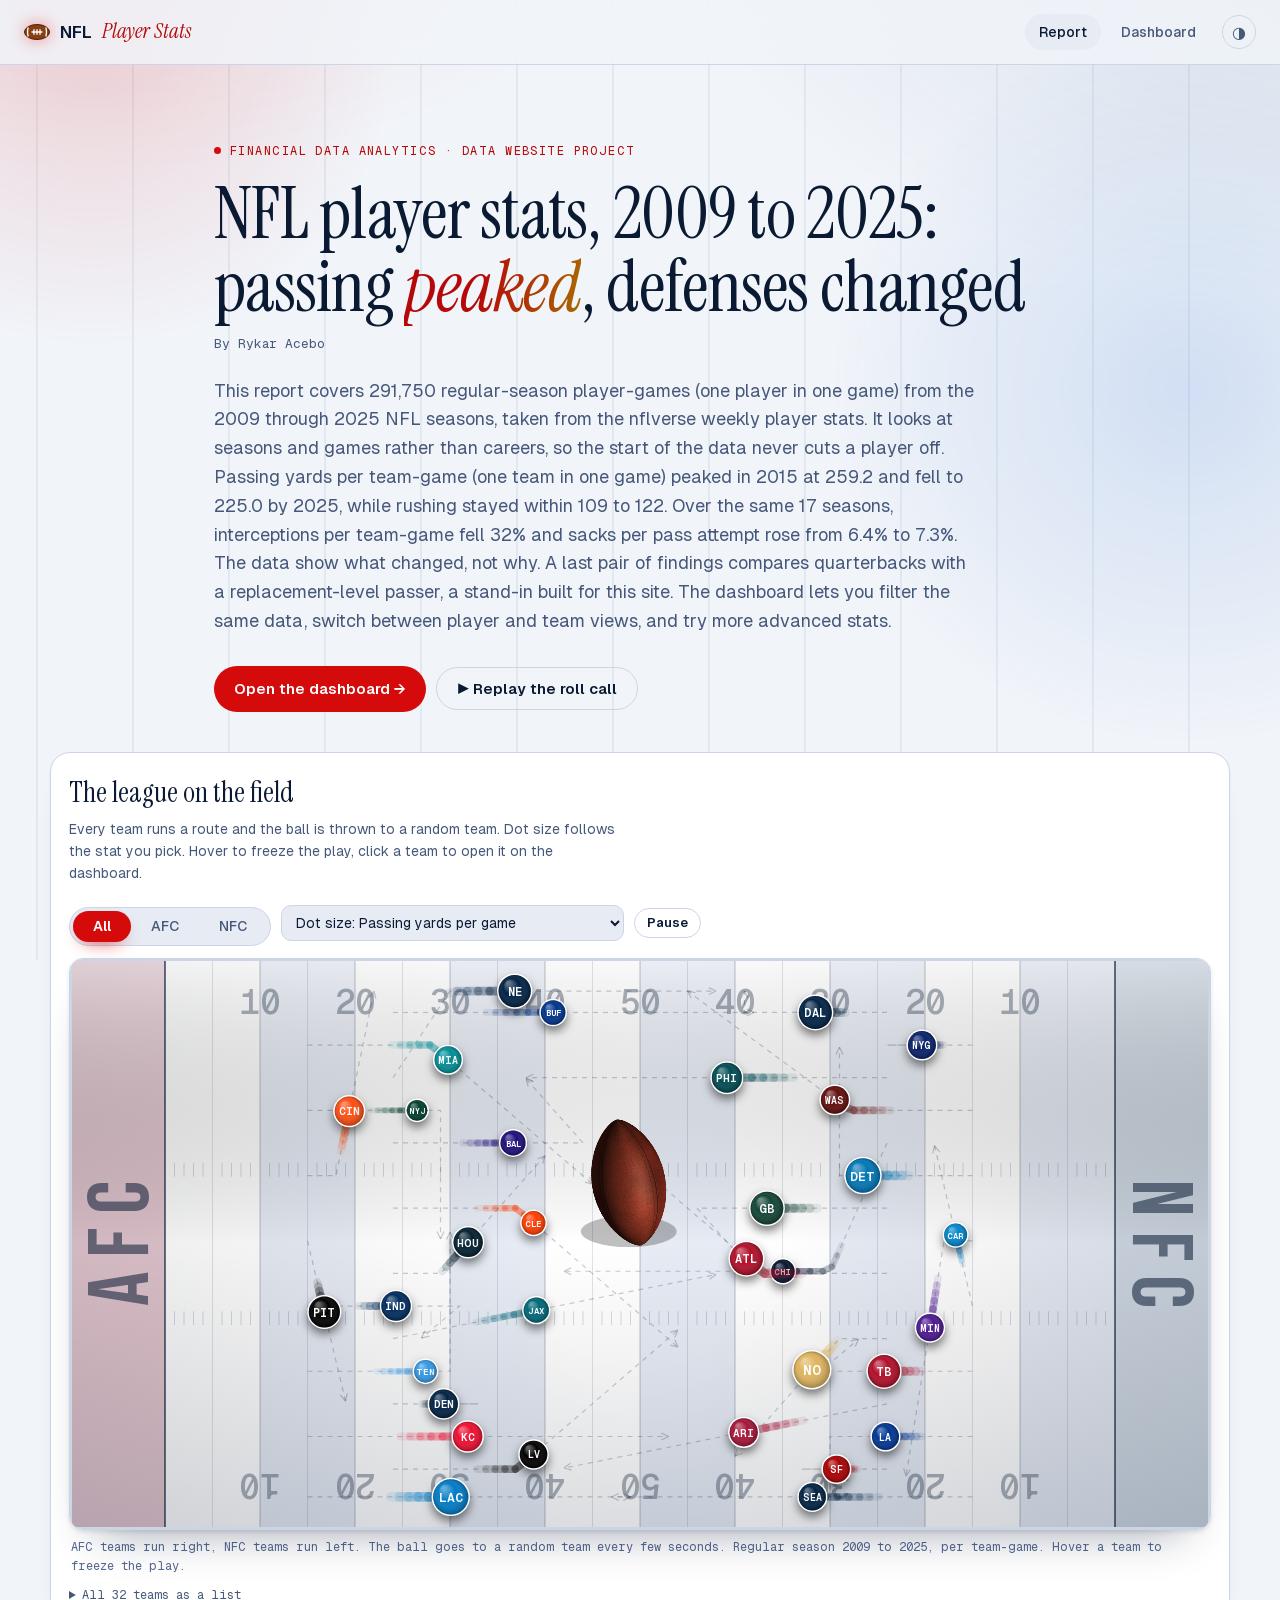
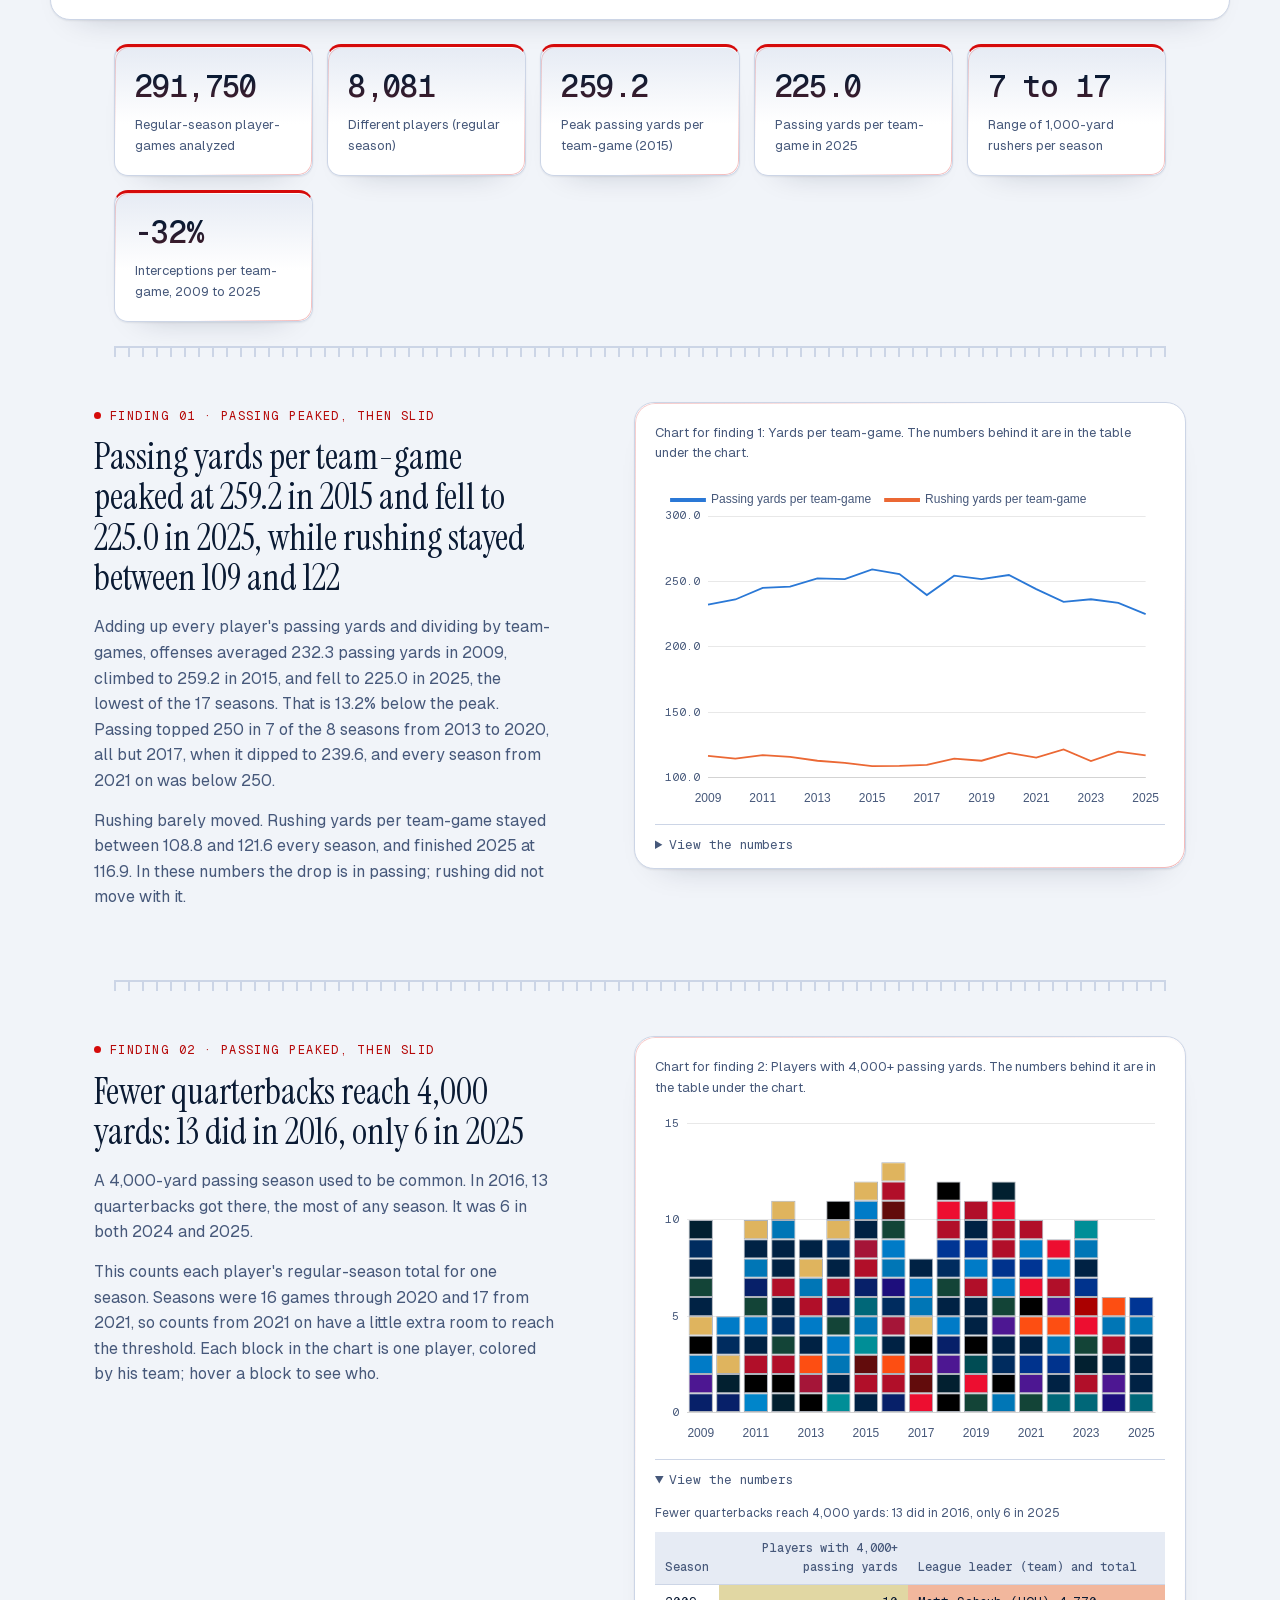
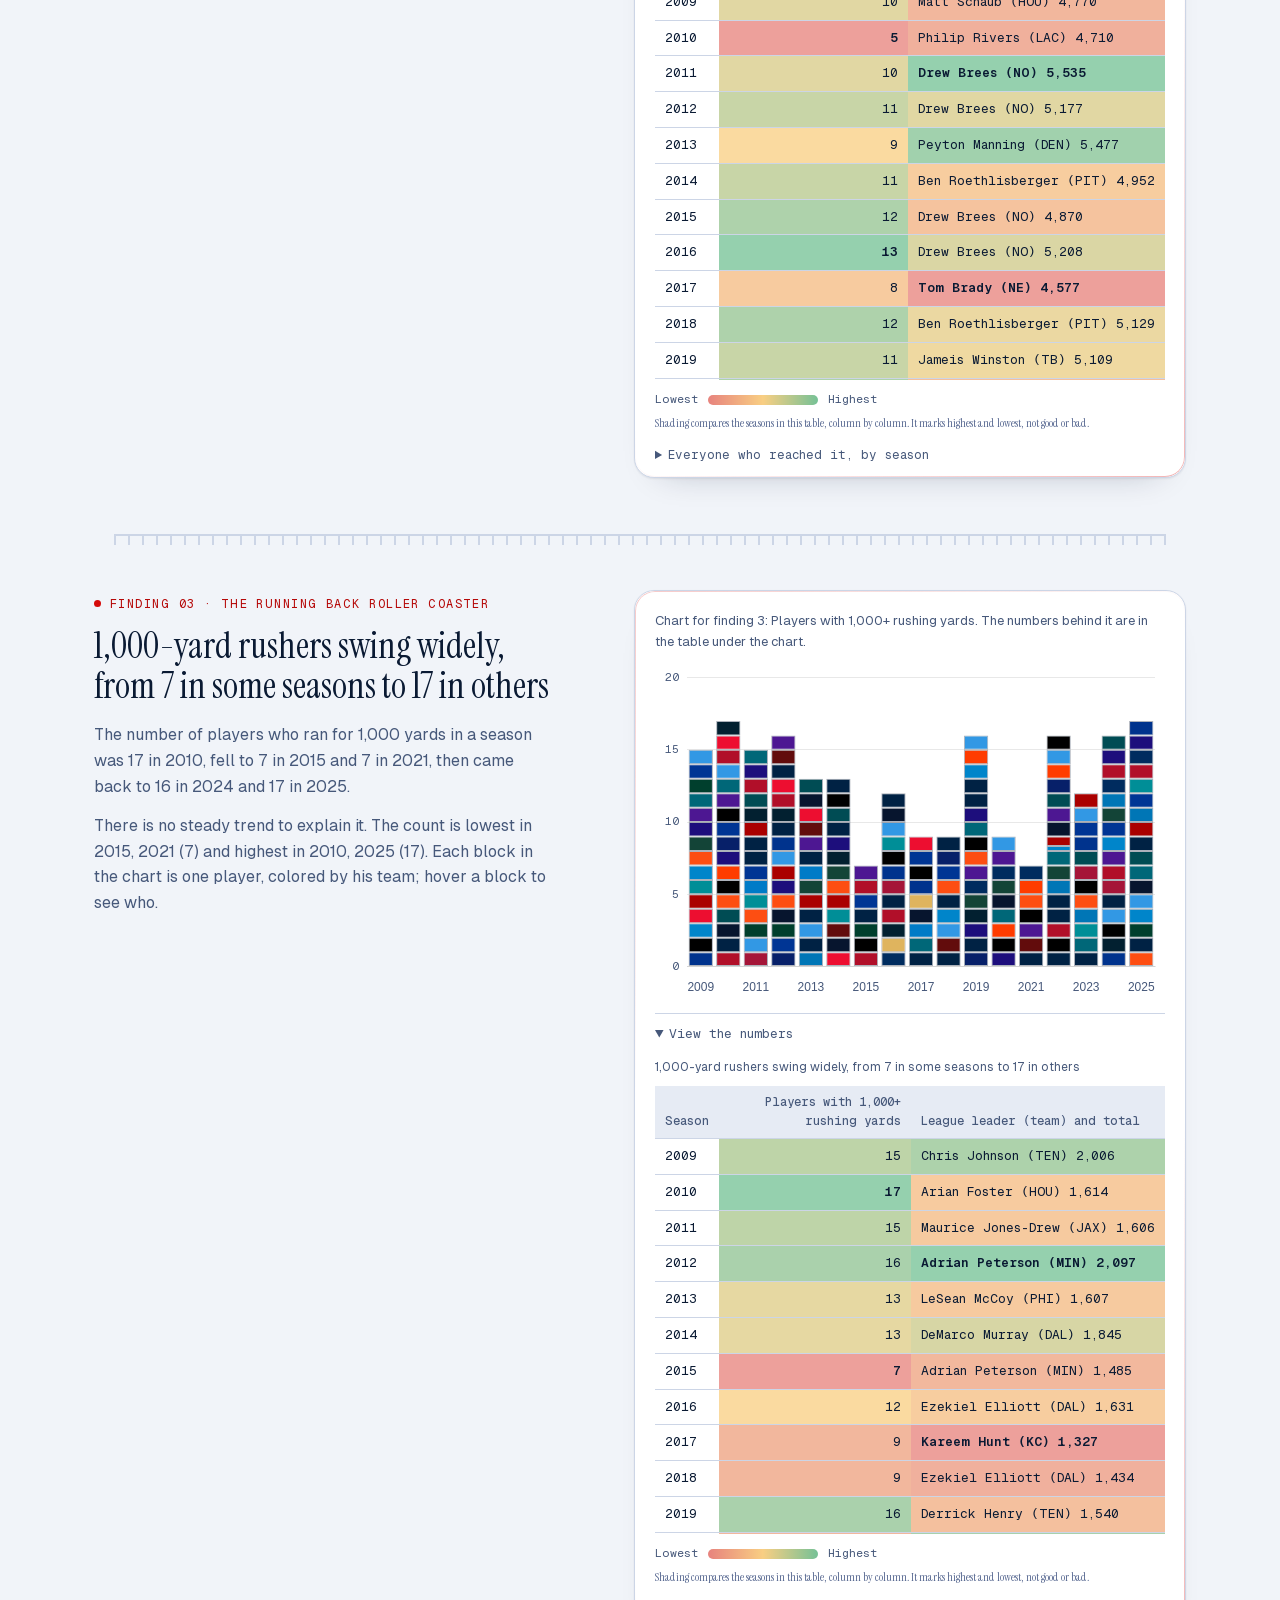
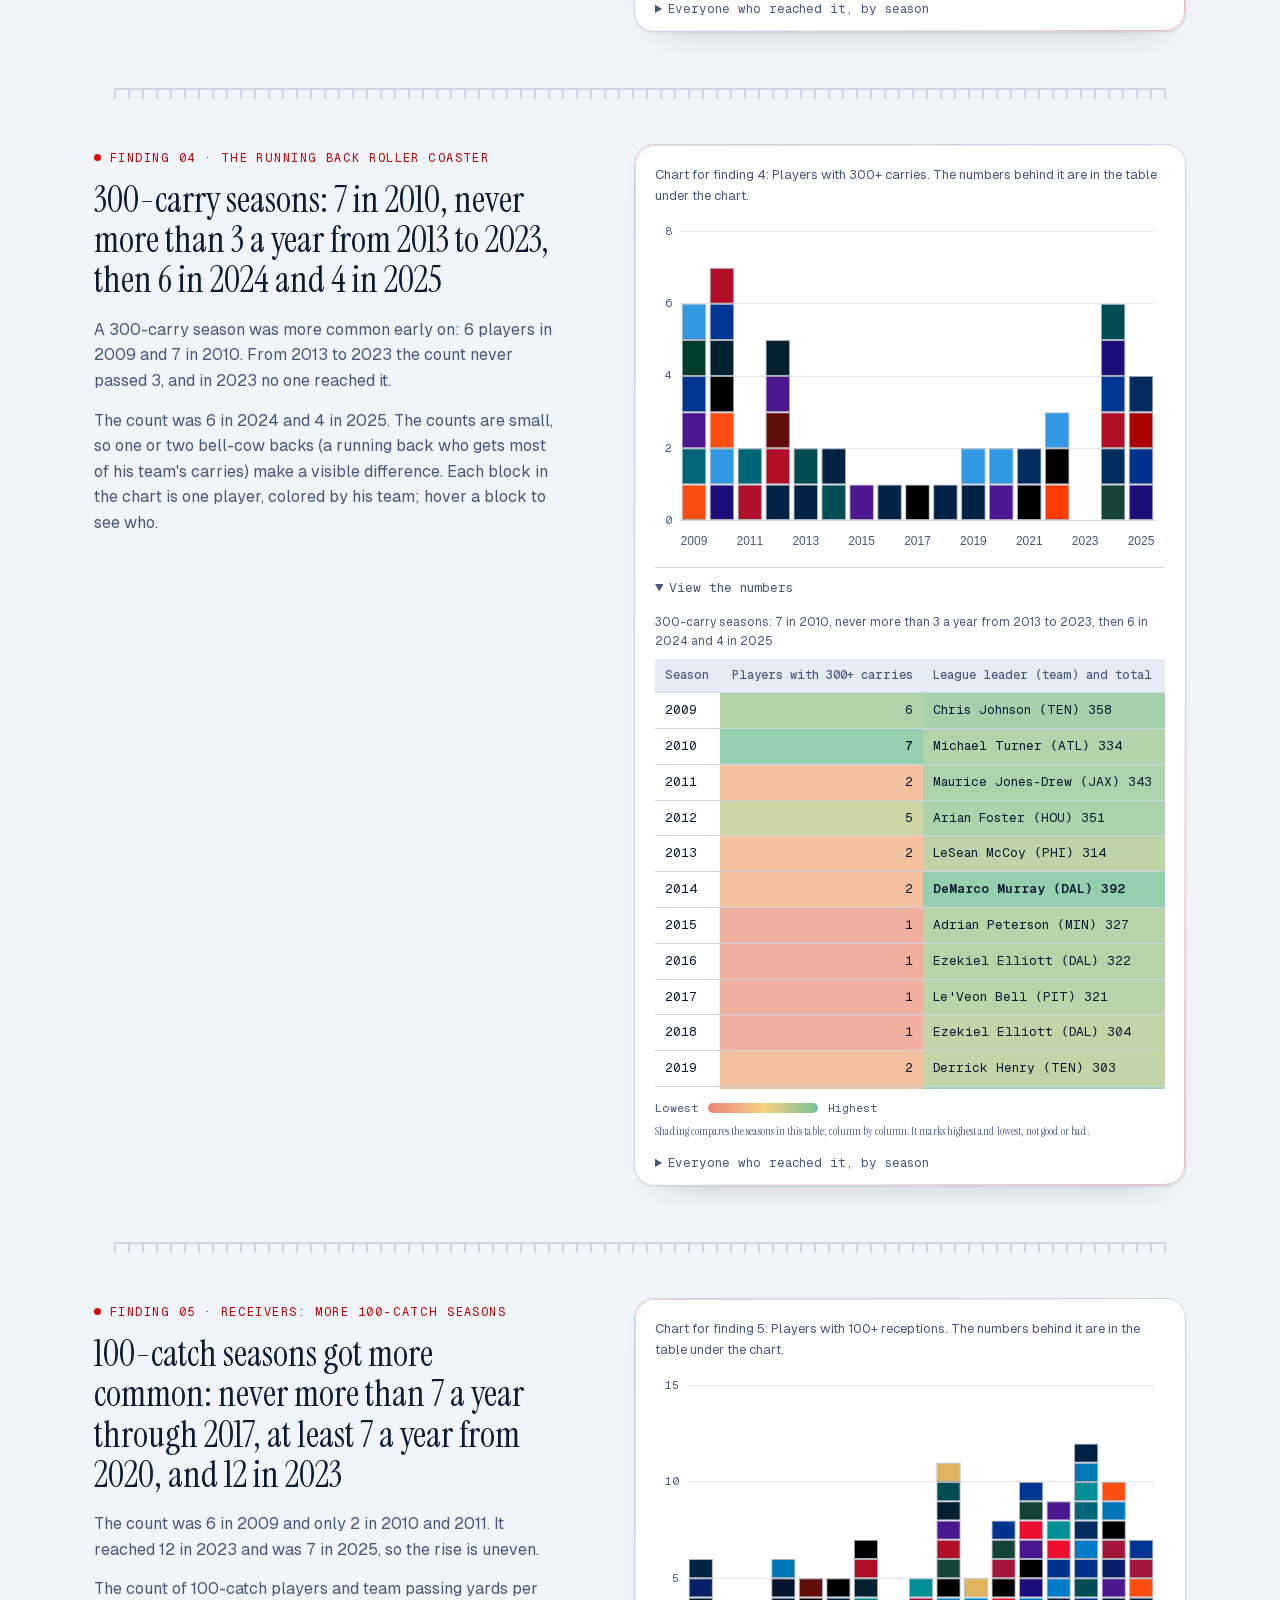
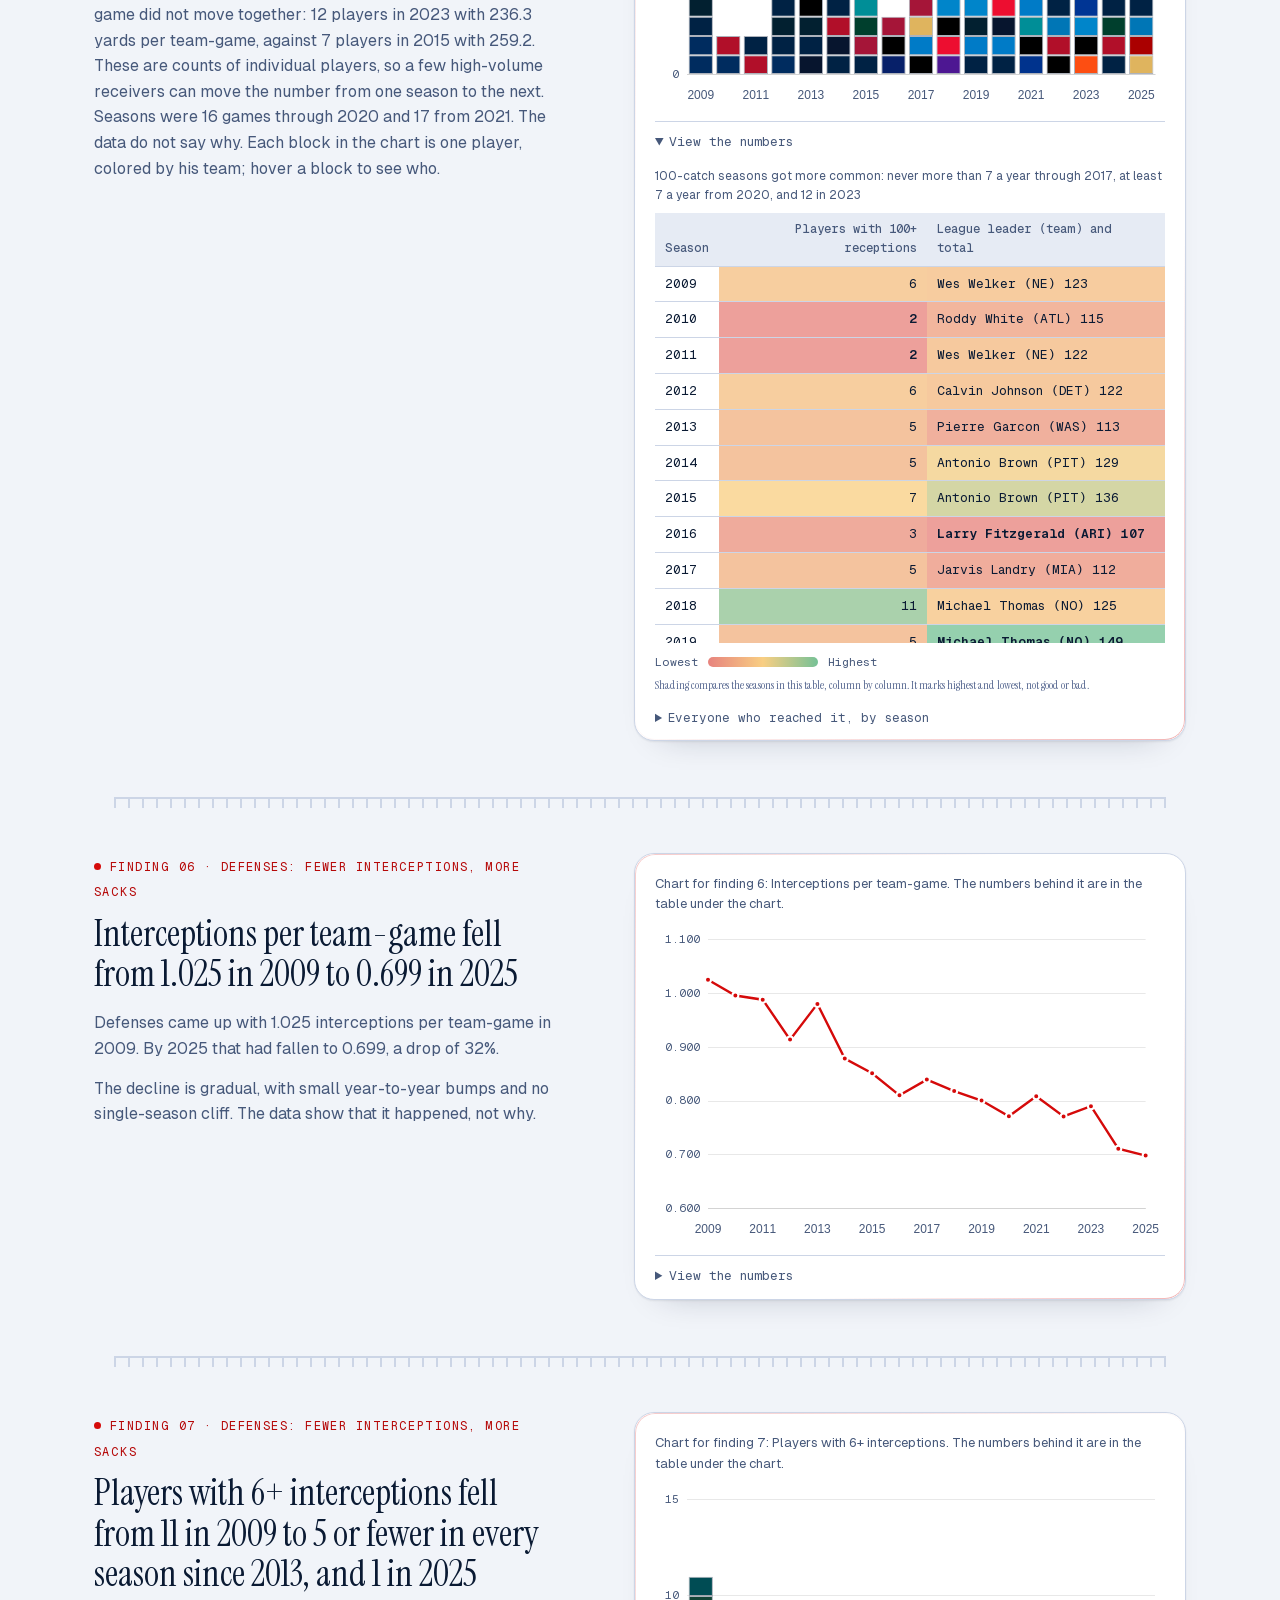
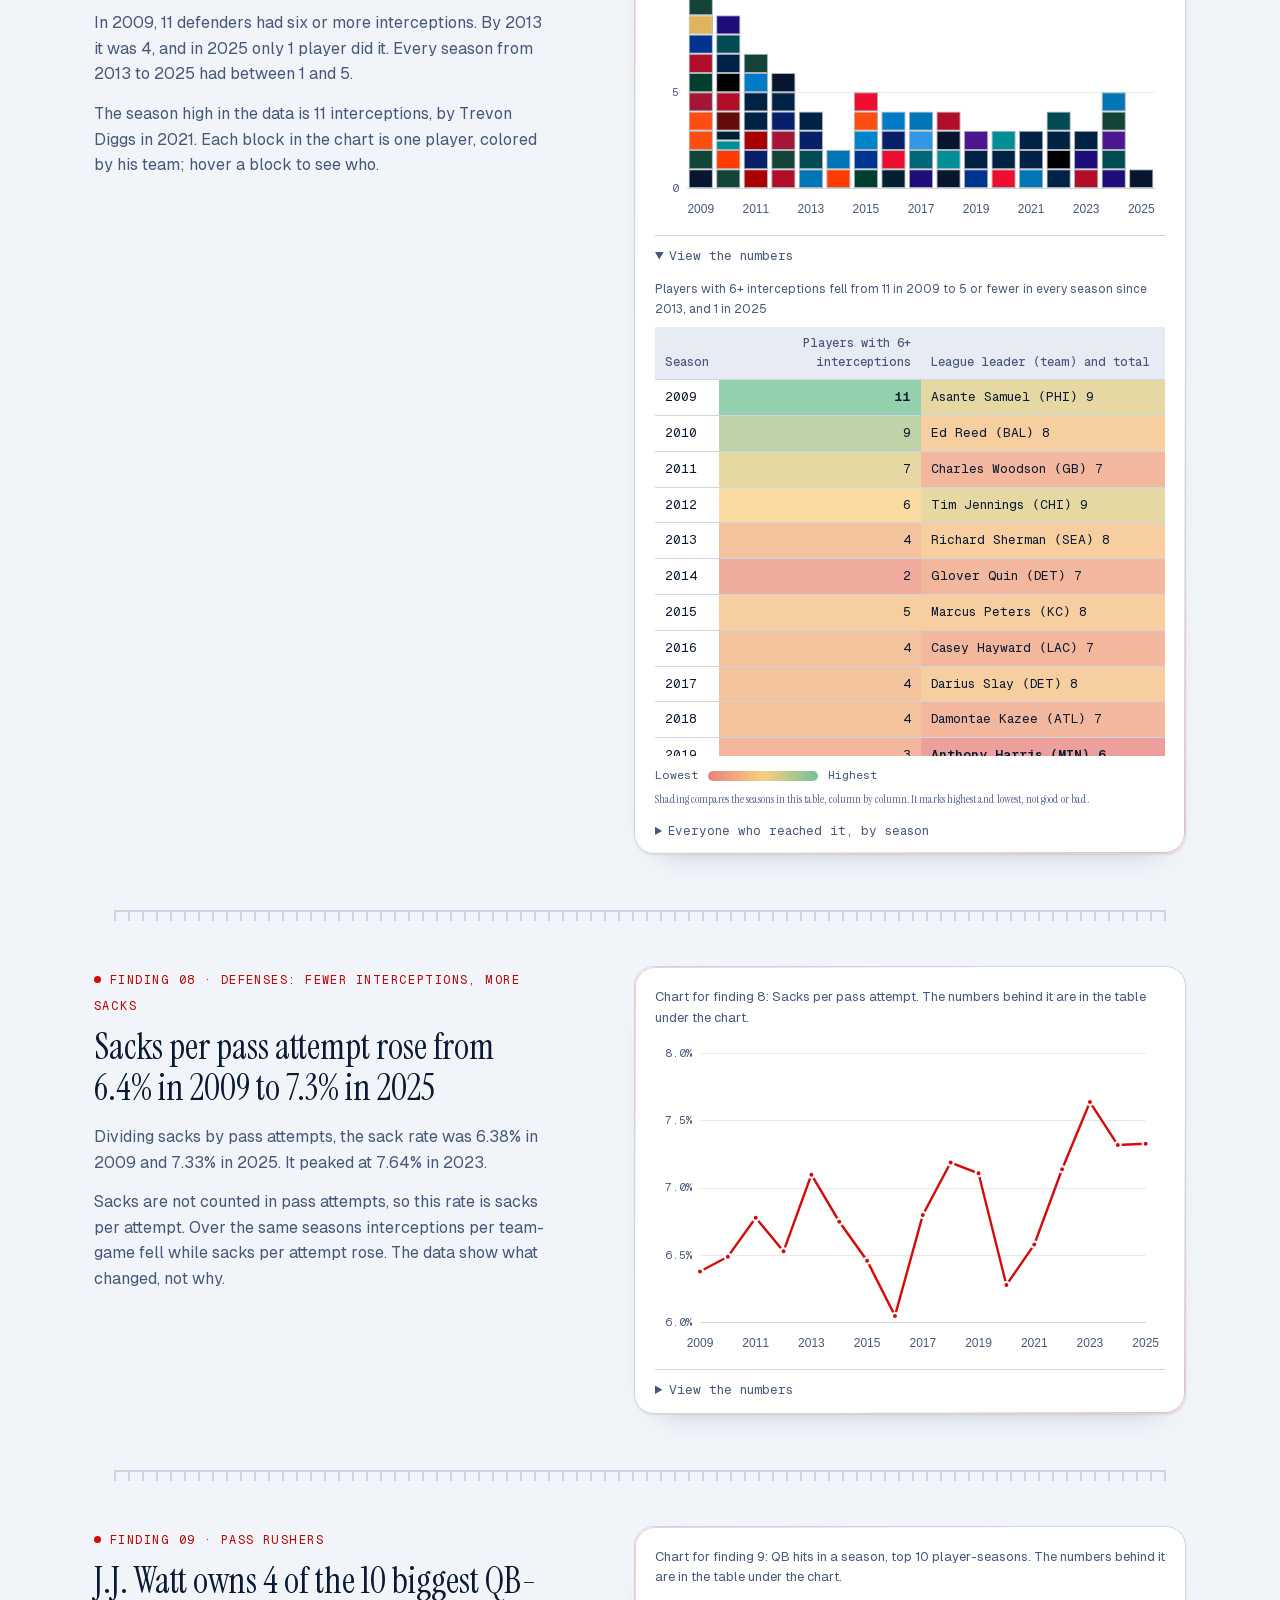
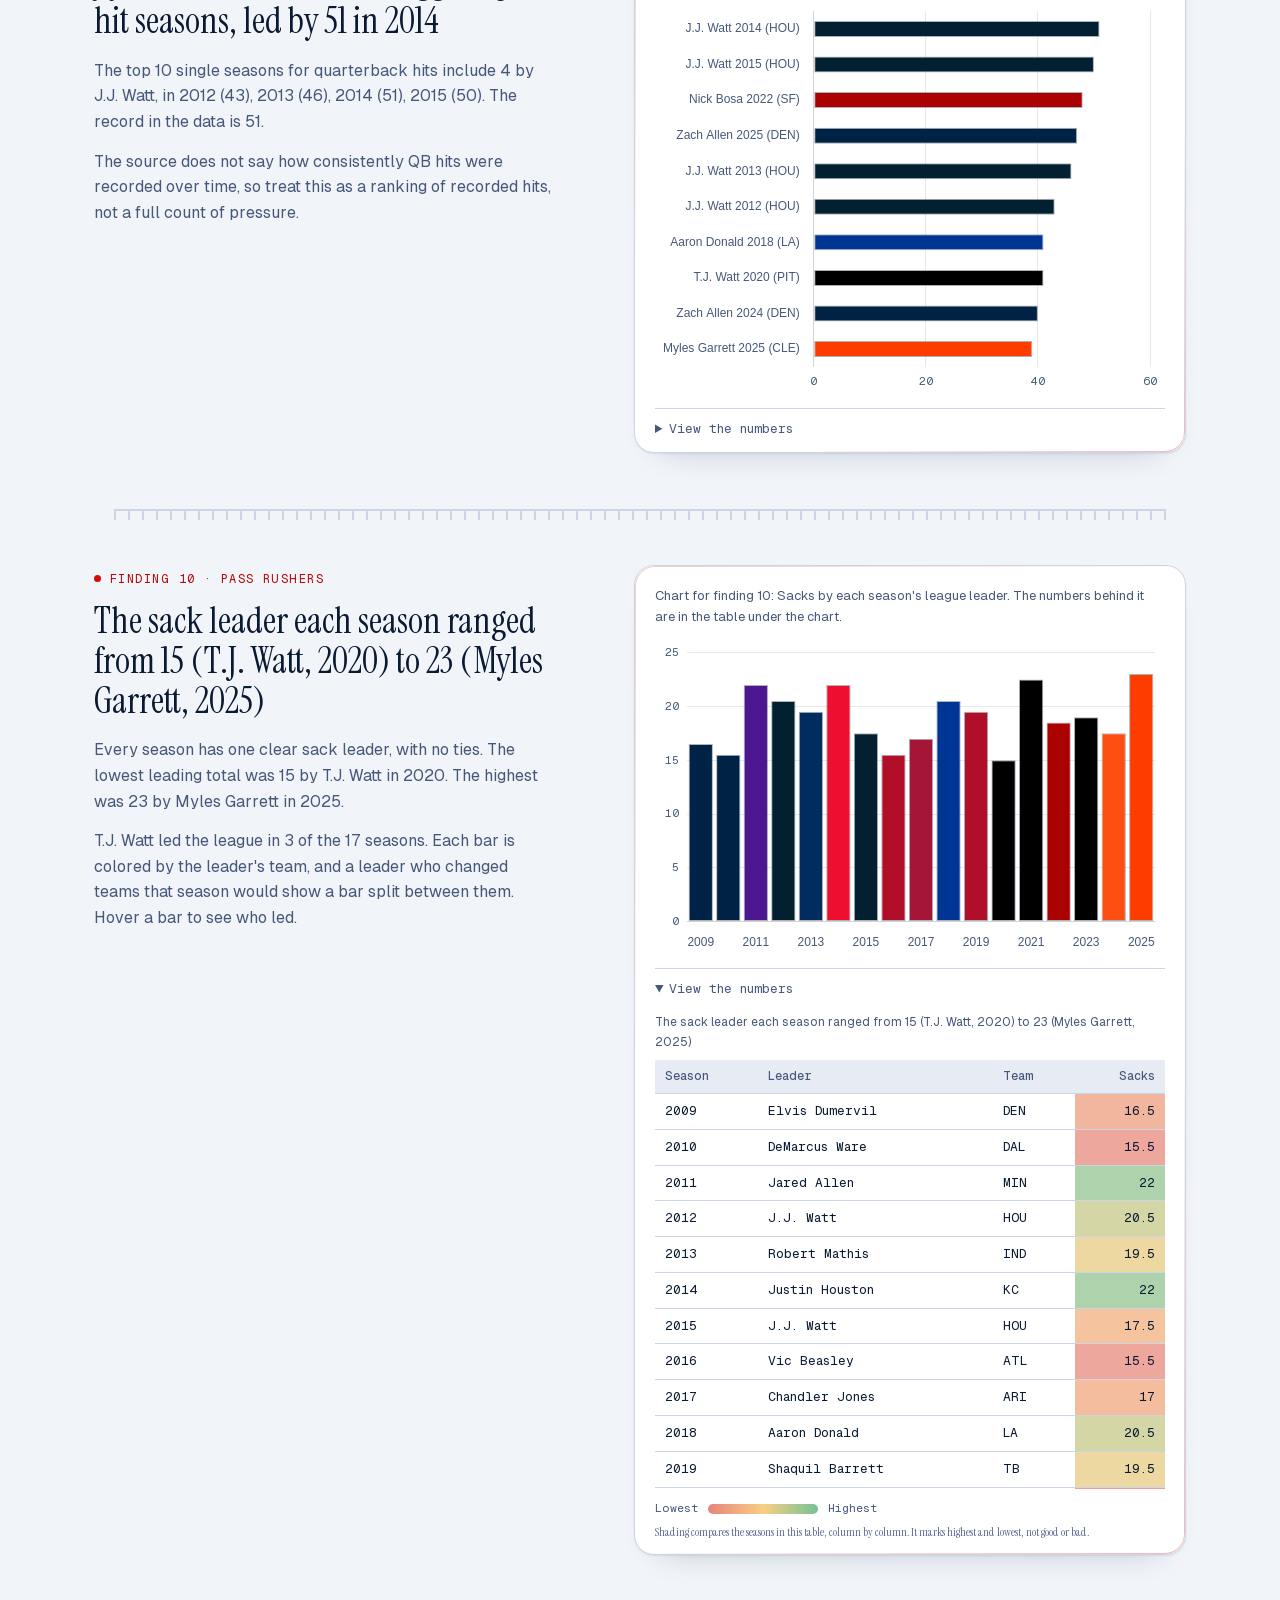
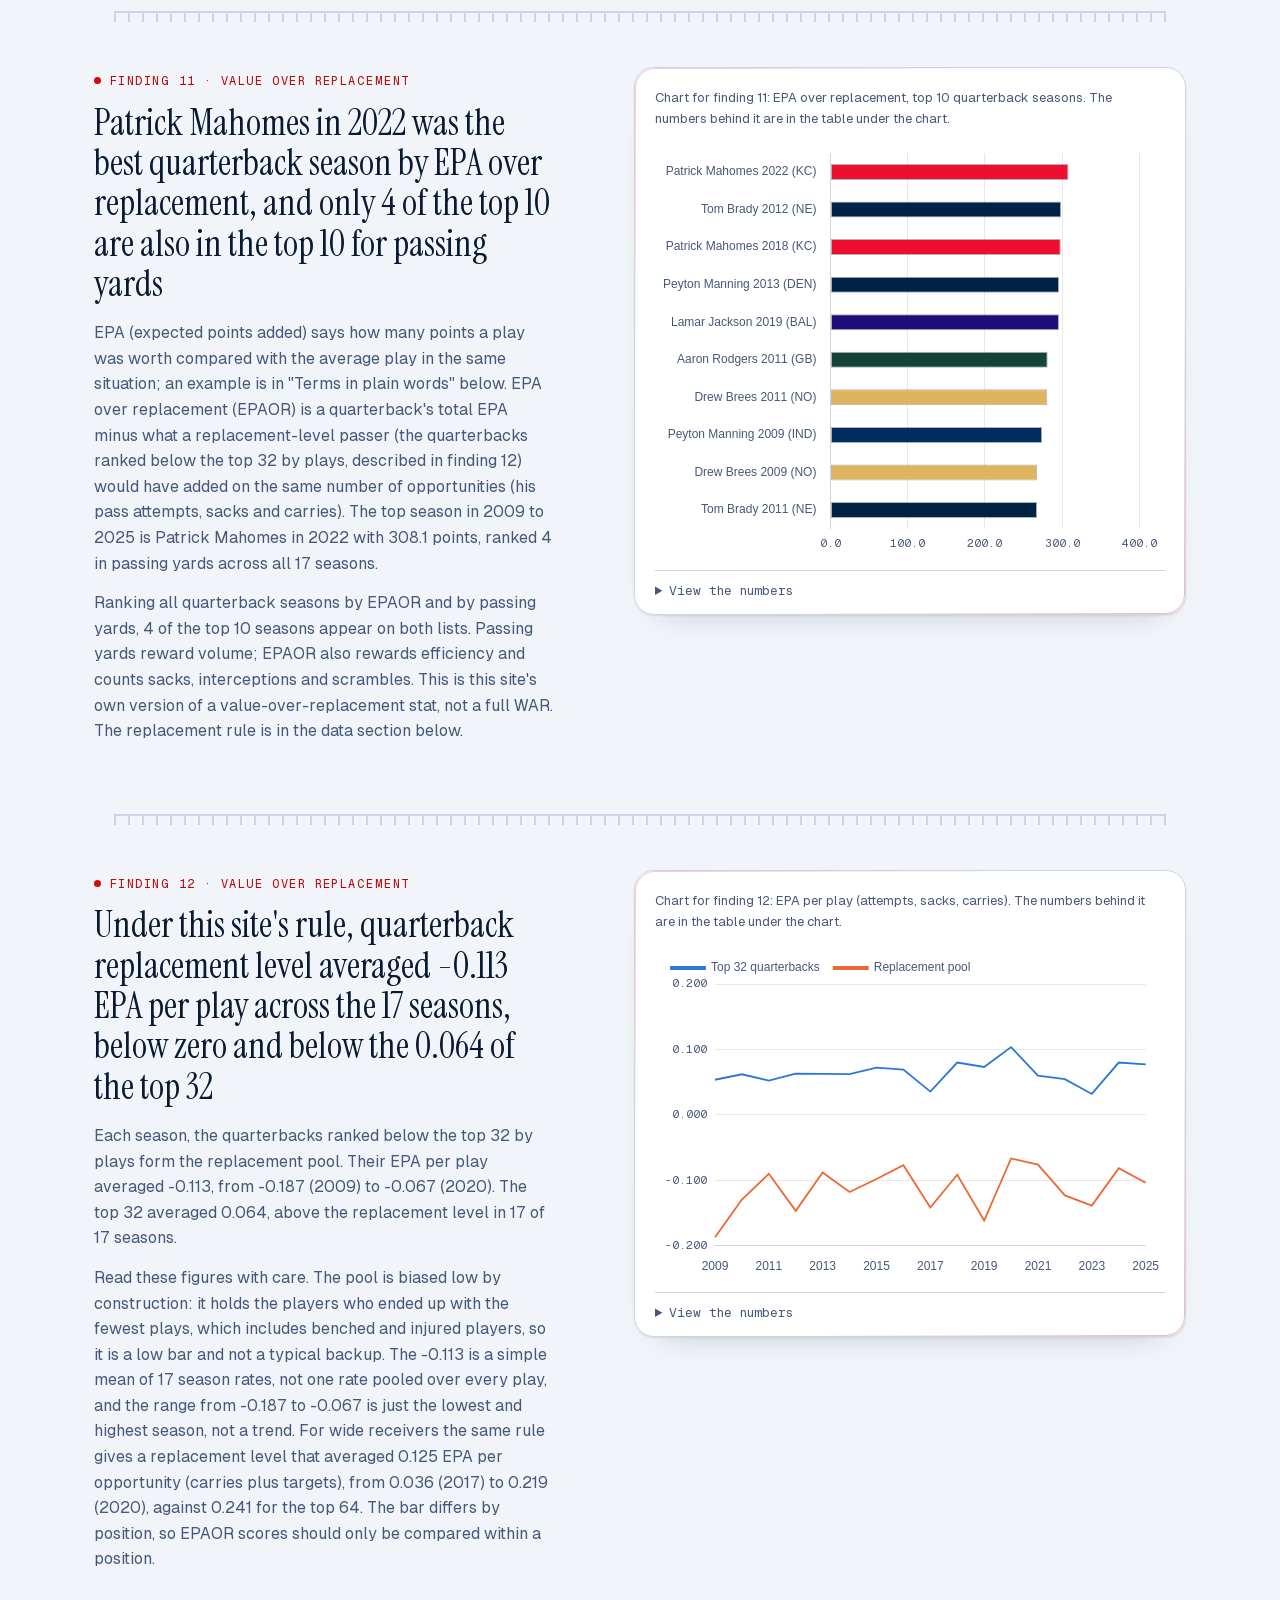
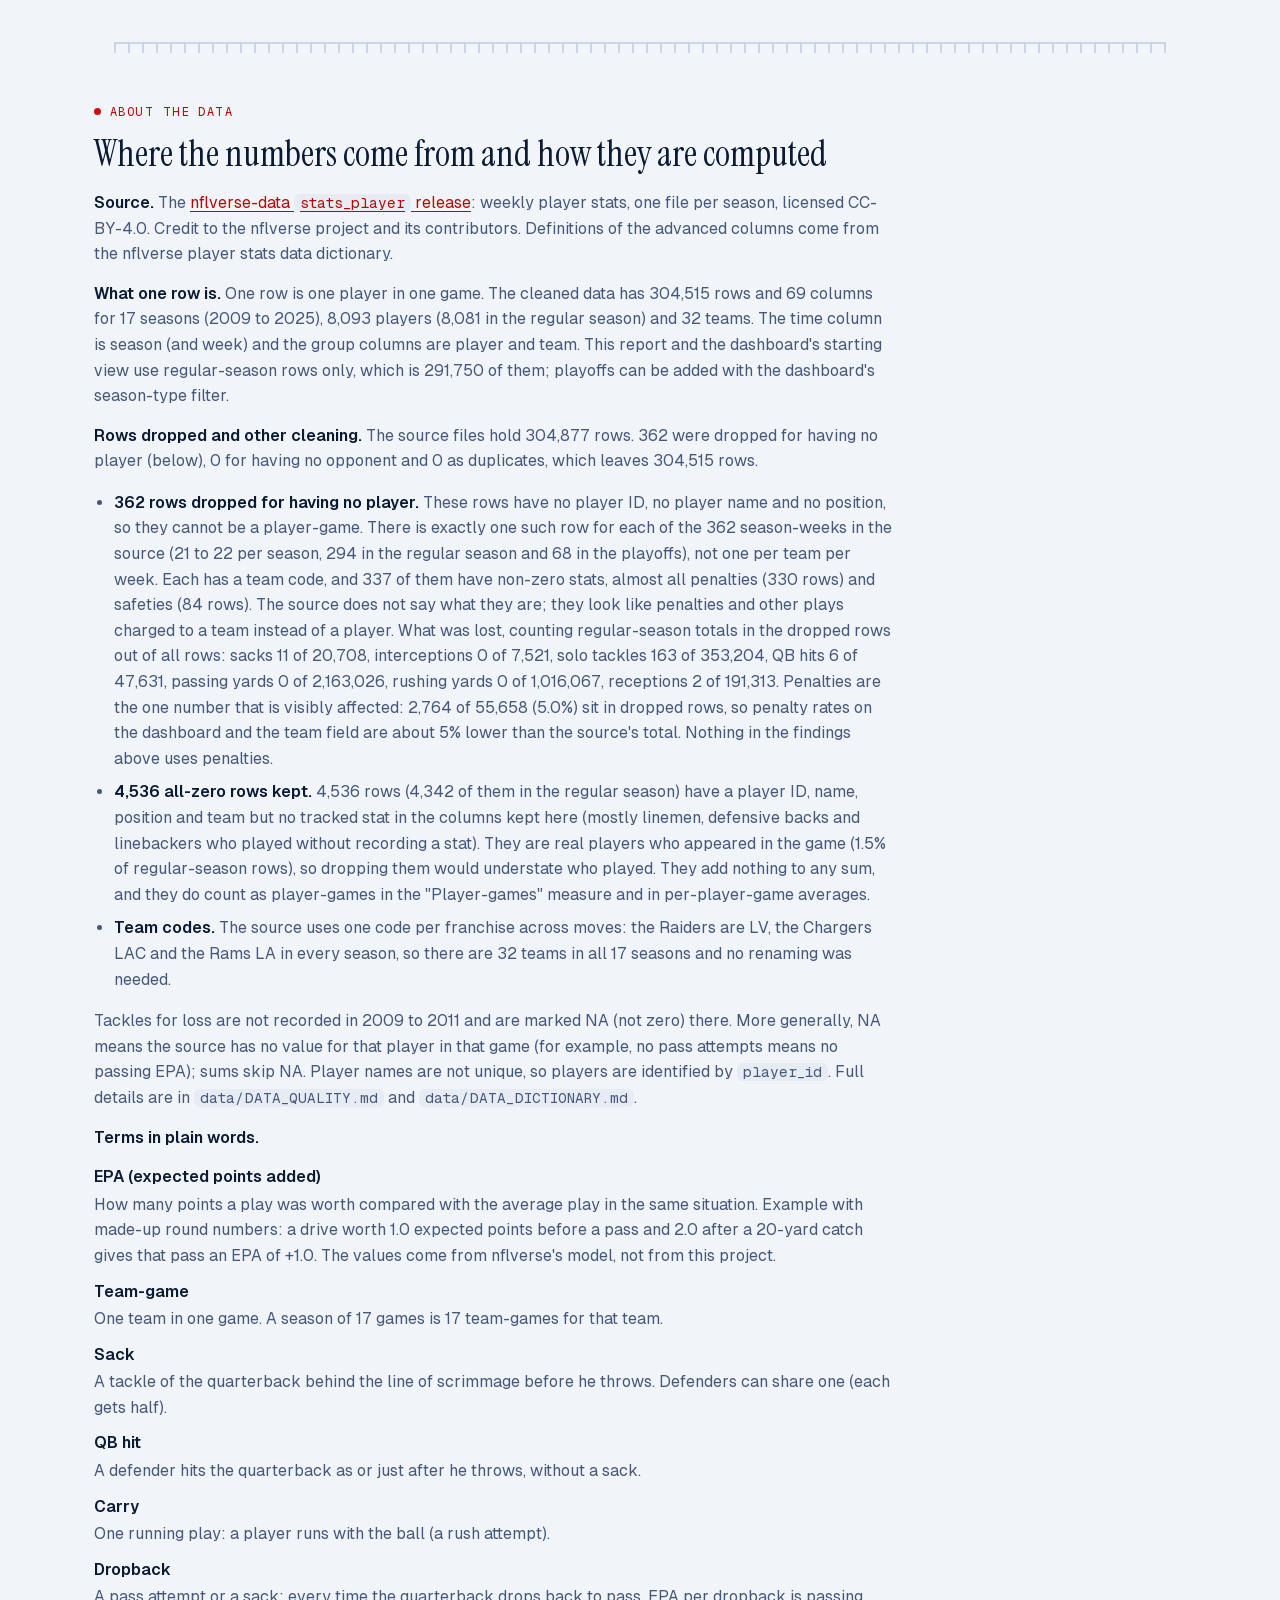
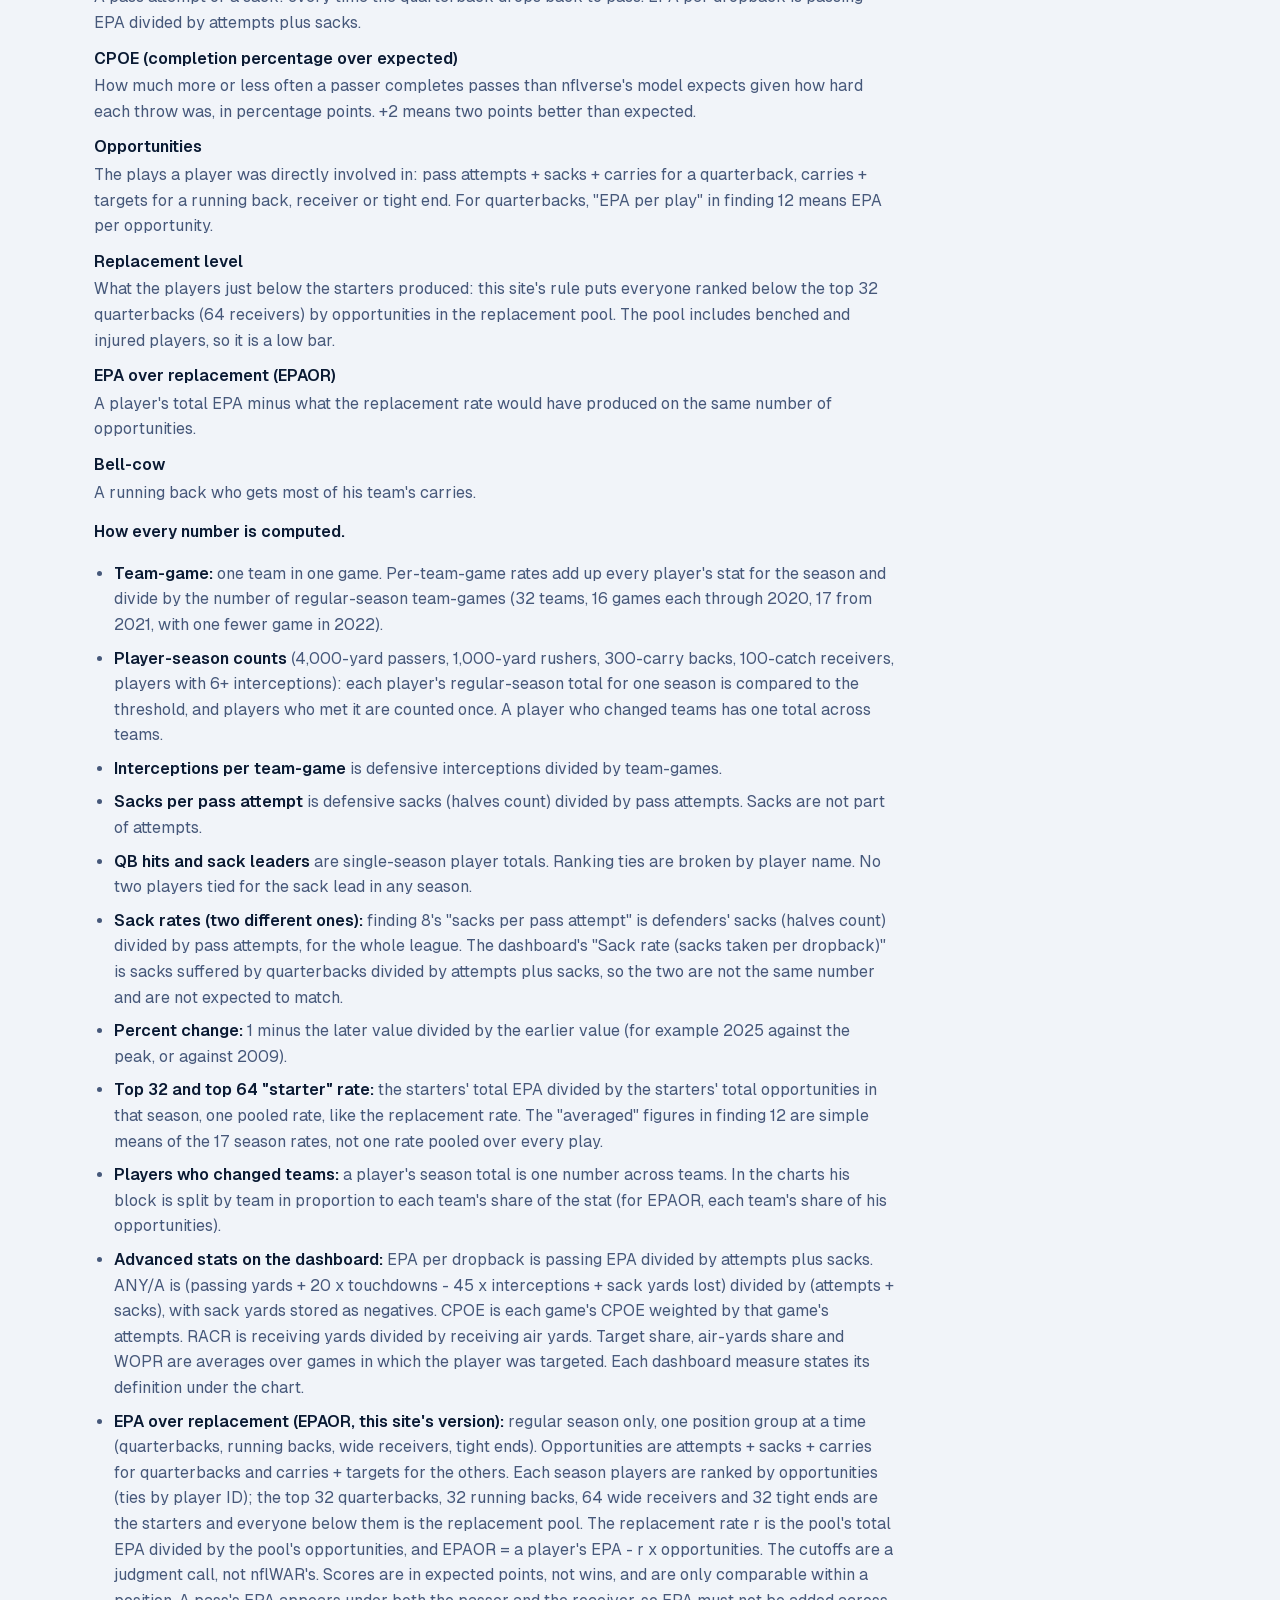
==== commit 120ddd33: "Field board: navy site-matched turf, 3D lit game ball with spiral and idle roll, eased hover and poi" ====
--- a/index.html
+++ b/index.html
@@ -5,9 +5,9 @@
 <meta name="viewport" content="width=device-width, initial-scale=1">
 <title>NFL Player Stats Report, 2009 to 2025</title>
 <meta name="description" content="What 291,750 NFL player-games say about passing, rushing, receiving and defense from 2009 to 2025.">
-<link rel="stylesheet" href="assets/css/style.css?v=20260930w">
-<link rel="stylesheet" href="assets/css/polish.css?v=20260930w">
-<link rel="stylesheet" href="assets/css/intro.css?v=20260930w">
+<link rel="stylesheet" href="assets/css/style.css?v=20261001o">
+<link rel="stylesheet" href="assets/css/polish.css?v=20261001o">
+<link rel="stylesheet" href="assets/css/intro.css?v=20261001o">
 <link rel="icon" href="data:image/svg+xml,%3Csvg xmlns='http://www.w3.org/2000/svg' viewBox='0 0 52 32'%3E%3Cellipse cx='26' cy='16' rx='25' ry='15' fill='%238a3f12'/%3E%3Cpath d='M16 16H36M20 11.5V20.5M26 11.5V20.5M32 11.5V20.5' stroke='white' stroke-width='3' stroke-linecap='round'/%3E%3C/svg%3E">
 <script>try{var t=localStorage.getItem('theme');if(t)document.documentElement.dataset.theme=t;else if(matchMedia('(prefers-color-scheme: light)').matches)document.documentElement.dataset.theme='light';}catch(e){}</script>
 </head>
@@ -284,11 +284,11 @@
 
 <footer class="footer">Data: <a href="https://github.com/nflverse/nflverse-data">nflverse</a> (CC-BY-4.0) &middot; Plain HTML, CSS and JavaScript &middot; <a href="dashboard.html">Dashboard</a><br>This is an unofficial, non-commercial student project. The NFL name and shield and the team names and logos belong to the NFL and its teams. They appear here only to identify the league and teams, are loaded from links in the nflverse teams file, and are not stored in this repository.</footer>
 <script src="assets/js/chart.umd.min.js"></script>
-<script src="assets/js/charts.js?v=20260930w"></script>
-<script src="assets/js/teams.js?v=20260930w"></script>
-<script src="assets/js/field.js?v=20260930w"></script>
-<script src="assets/js/report.js?v=20260930w"></script>
-<script src="assets/js/polish.js?v=20260930w" defer></script>
-<script src="assets/js/intro.js?v=20260930w" defer></script>
+<script src="assets/js/charts.js?v=20261001o"></script>
+<script src="assets/js/teams.js?v=20261001o"></script>
+<script src="assets/js/field.js?v=20261001o"></script>
+<script src="assets/js/report.js?v=20261001o"></script>
+<script src="assets/js/polish.js?v=20261001o" defer></script>
+<script src="assets/js/intro.js?v=20261001o" defer></script>
 </body>
 </html>
--- a/assets/css/style.css
+++ b/assets/css/style.css
@@ -281,7 +281,16 @@
 .field-head p { margin: 0; color: var(--dim); font-size: 14px; max-width: 560px; }
 .field-tools { display: flex; align-items: center; gap: 10px; flex-wrap: wrap; }
 .field-tools select { width: auto; }
-.field-wrap { position: relative; border-radius: 14px; overflow: hidden; border: 1px solid var(--line); background: #10361d; }
+.fieldcard { perspective: 1200px; }
+.field-wrap { position: relative; border-radius: 14px; overflow: hidden; border: 1px solid var(--line); background: var(--surface);
+  box-shadow: inset 0 1px 0 rgba(255,255,255,.07), 0 2px 4px rgba(2,8,24,.35), 0 28px 50px -26px rgba(2,8,24,.9);
+  transform: rotateX(var(--rx, 0deg)) rotateY(var(--ry, 0deg)); transition: transform .35s cubic-bezier(.22,1,.36,1), box-shadow .35s, border-color .3s; will-change: transform; }
+.field-wrap:hover { border-color: color-mix(in srgb, var(--accent) 38%, var(--line)); box-shadow: inset 0 1px 0 rgba(255,255,255,.09), 0 4px 8px rgba(2,8,24,.4), 0 40px 60px -28px rgba(2,8,24,.95); }
+.field-wrap::after { content: ""; position: absolute; inset: 0; pointer-events: none; border-radius: inherit; opacity: 0; transition: opacity .35s;
+  background: radial-gradient(420px circle at var(--mx, 50%) var(--my, 0%), rgba(255,255,255,.07), transparent 60%), linear-gradient(180deg, rgba(255,255,255,.06), transparent 22%); }
+.field-wrap:hover::after { opacity: 1; }
+:root[data-theme="light"] .field-wrap { box-shadow: inset 0 1px 0 #fff, 0 2px 4px rgba(10,26,51,.1), 0 26px 44px -28px rgba(10,26,51,.45); }
+@media (prefers-reduced-motion: reduce) { .field-wrap { transform: none; transition: none; } }
 .field-wrap canvas { display: block; width: 100%; height: auto; aspect-ratio: 2 / 1; cursor: default; touch-action: manipulation; }
 .field-tip {
   position: absolute; z-index: 5; pointer-events: none; min-width: 190px; padding: 10px 12px; border-radius: 12px; font-size: 13px;
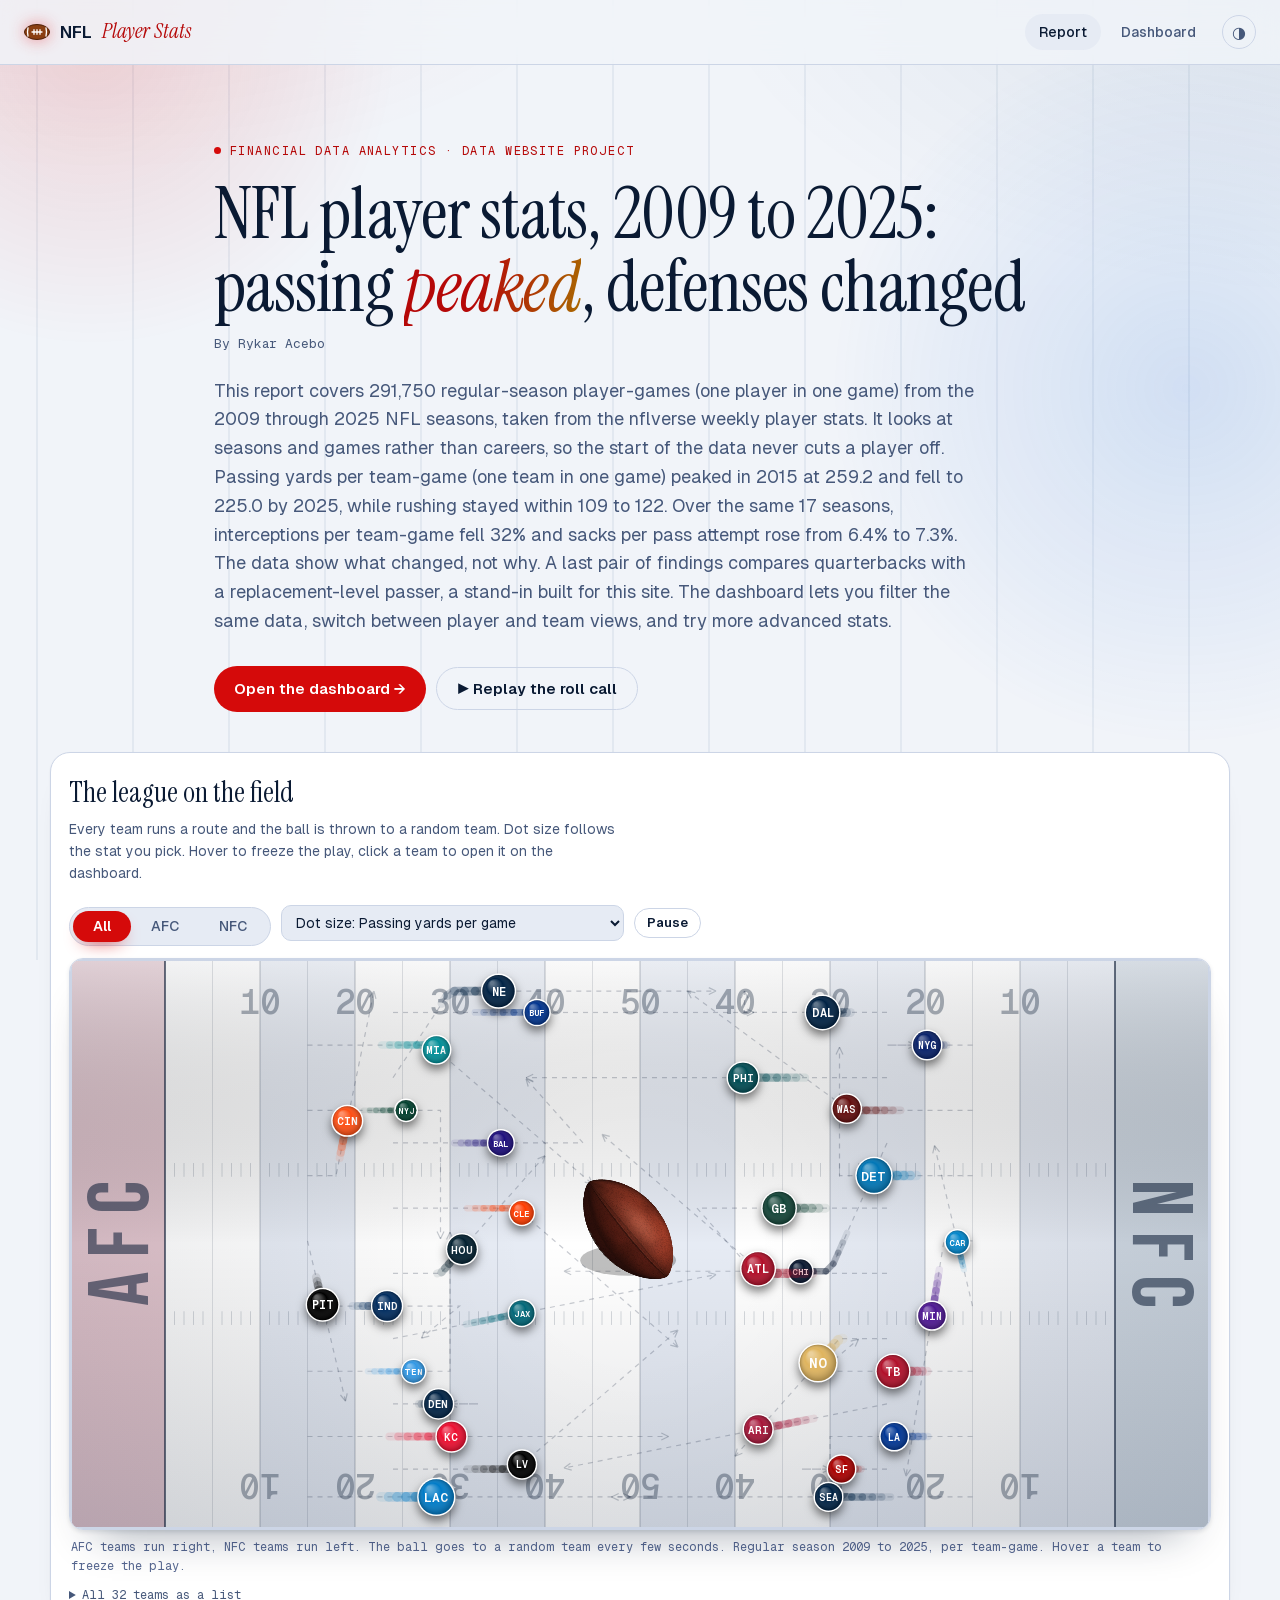
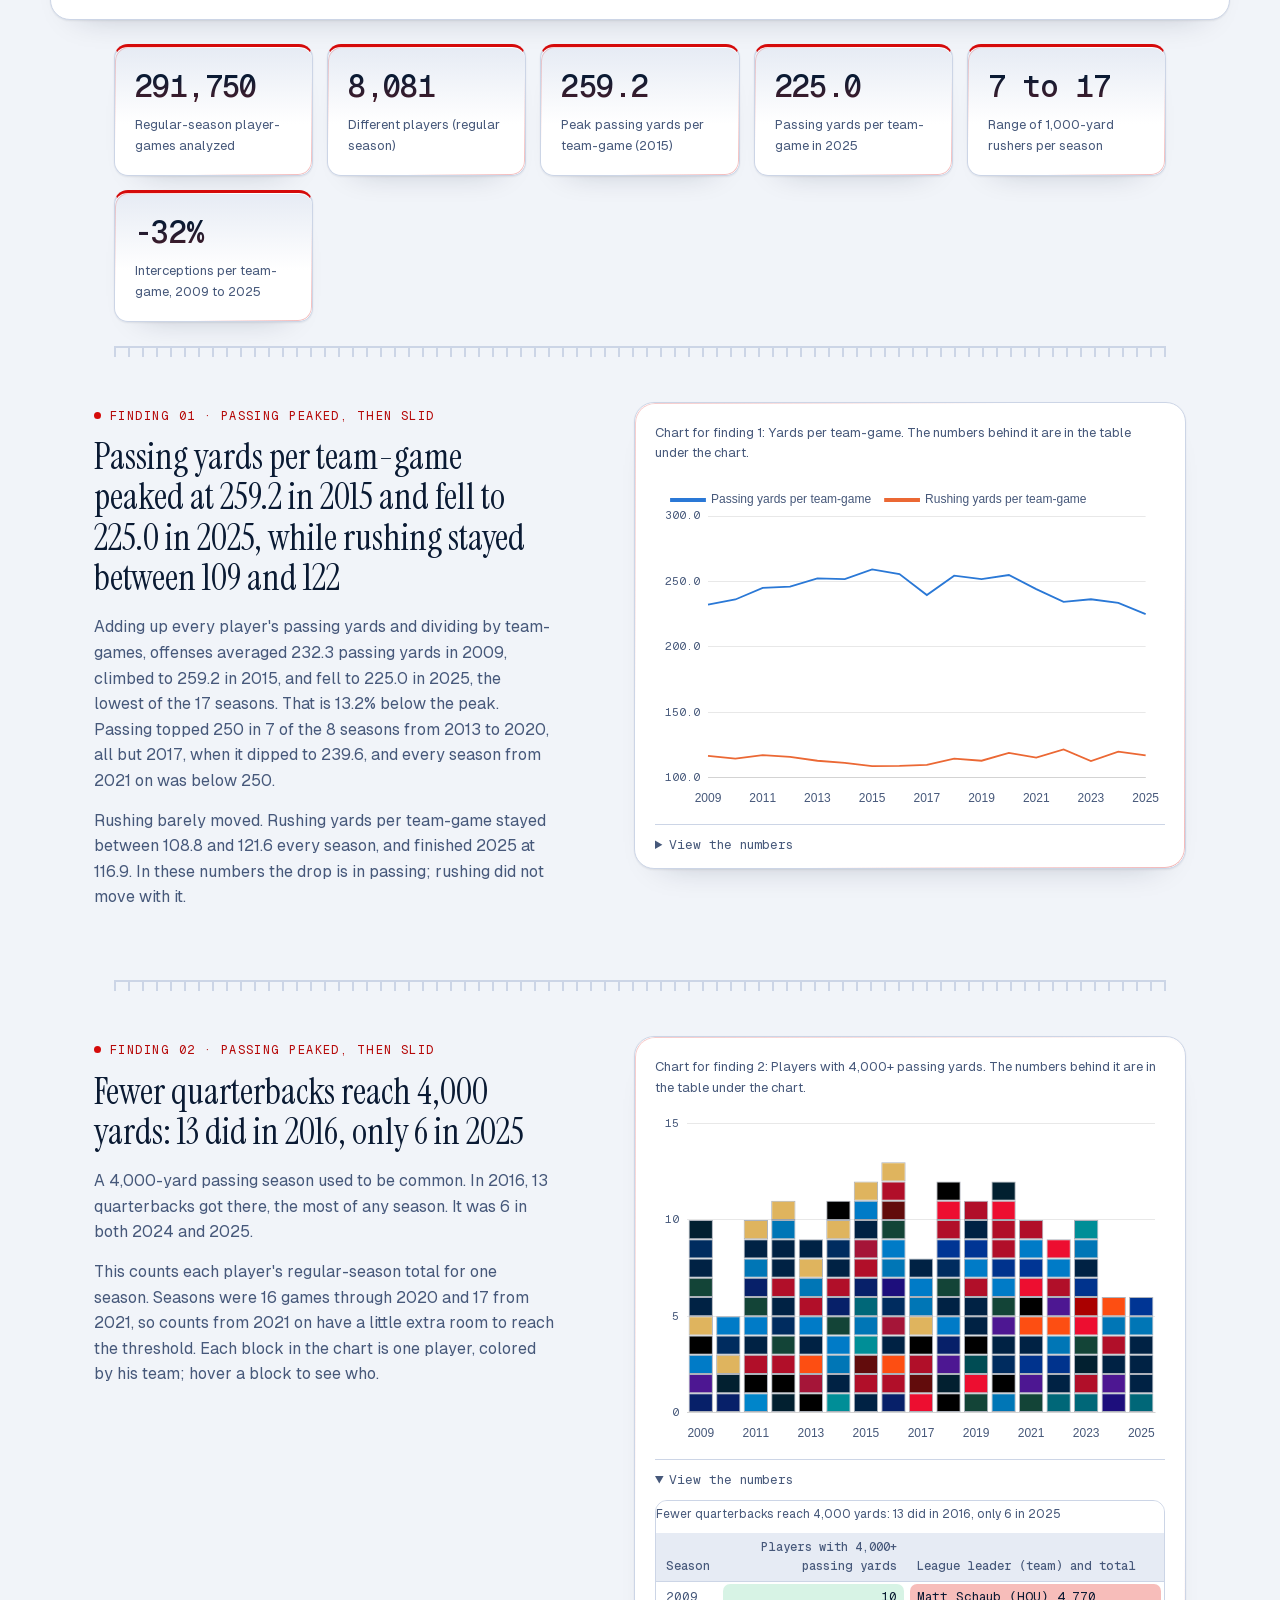
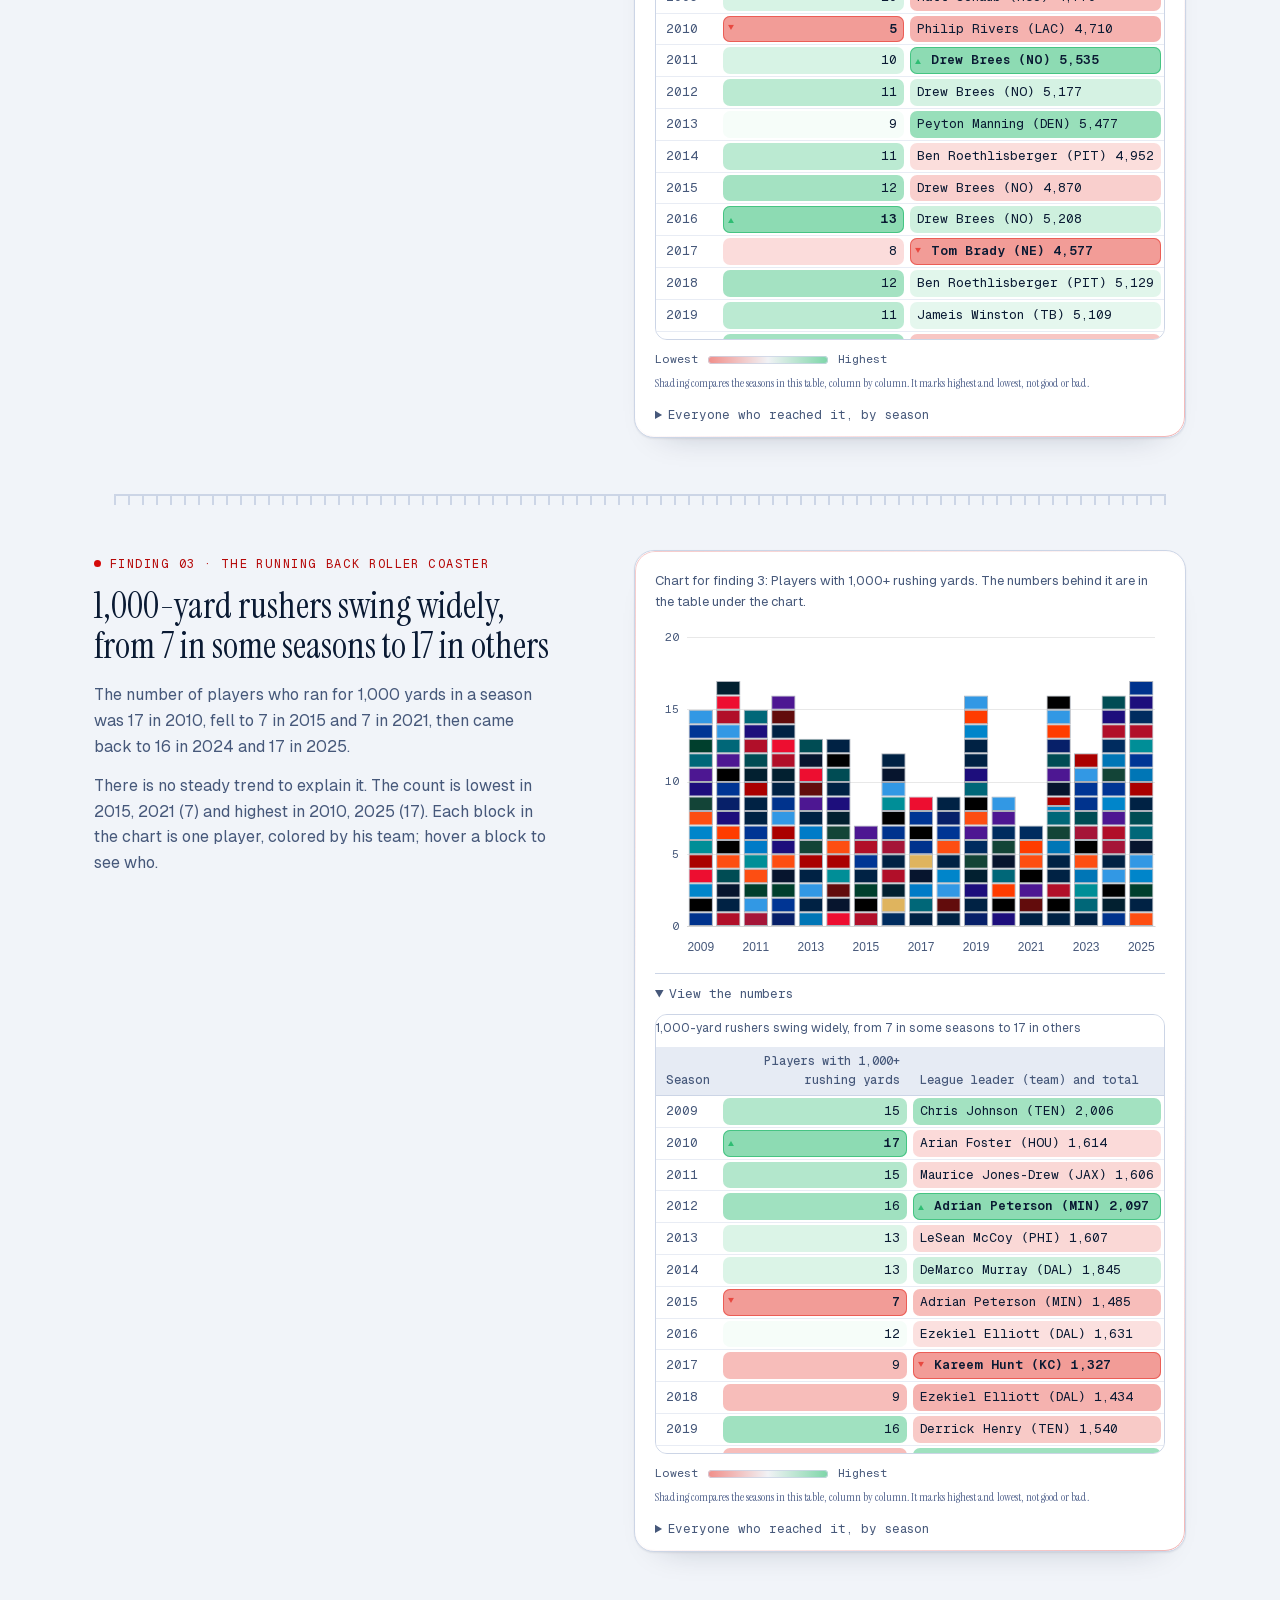
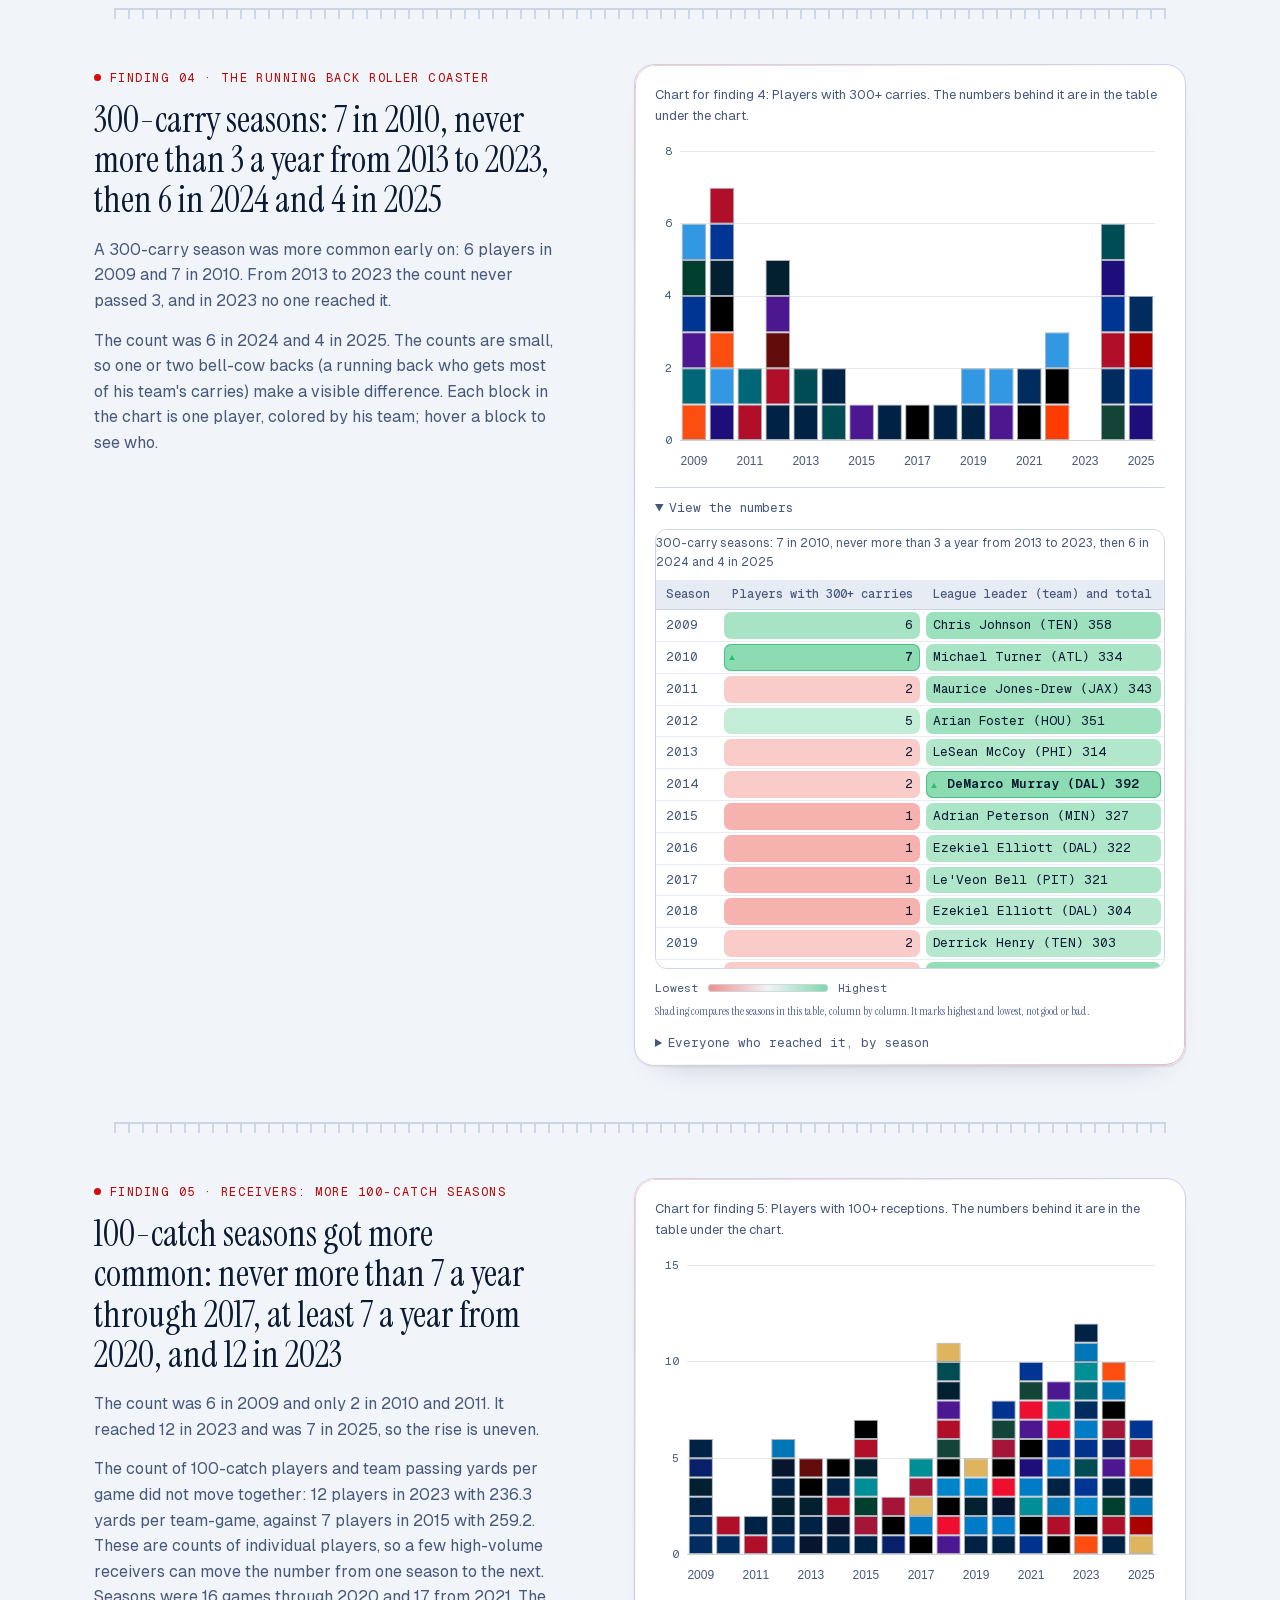
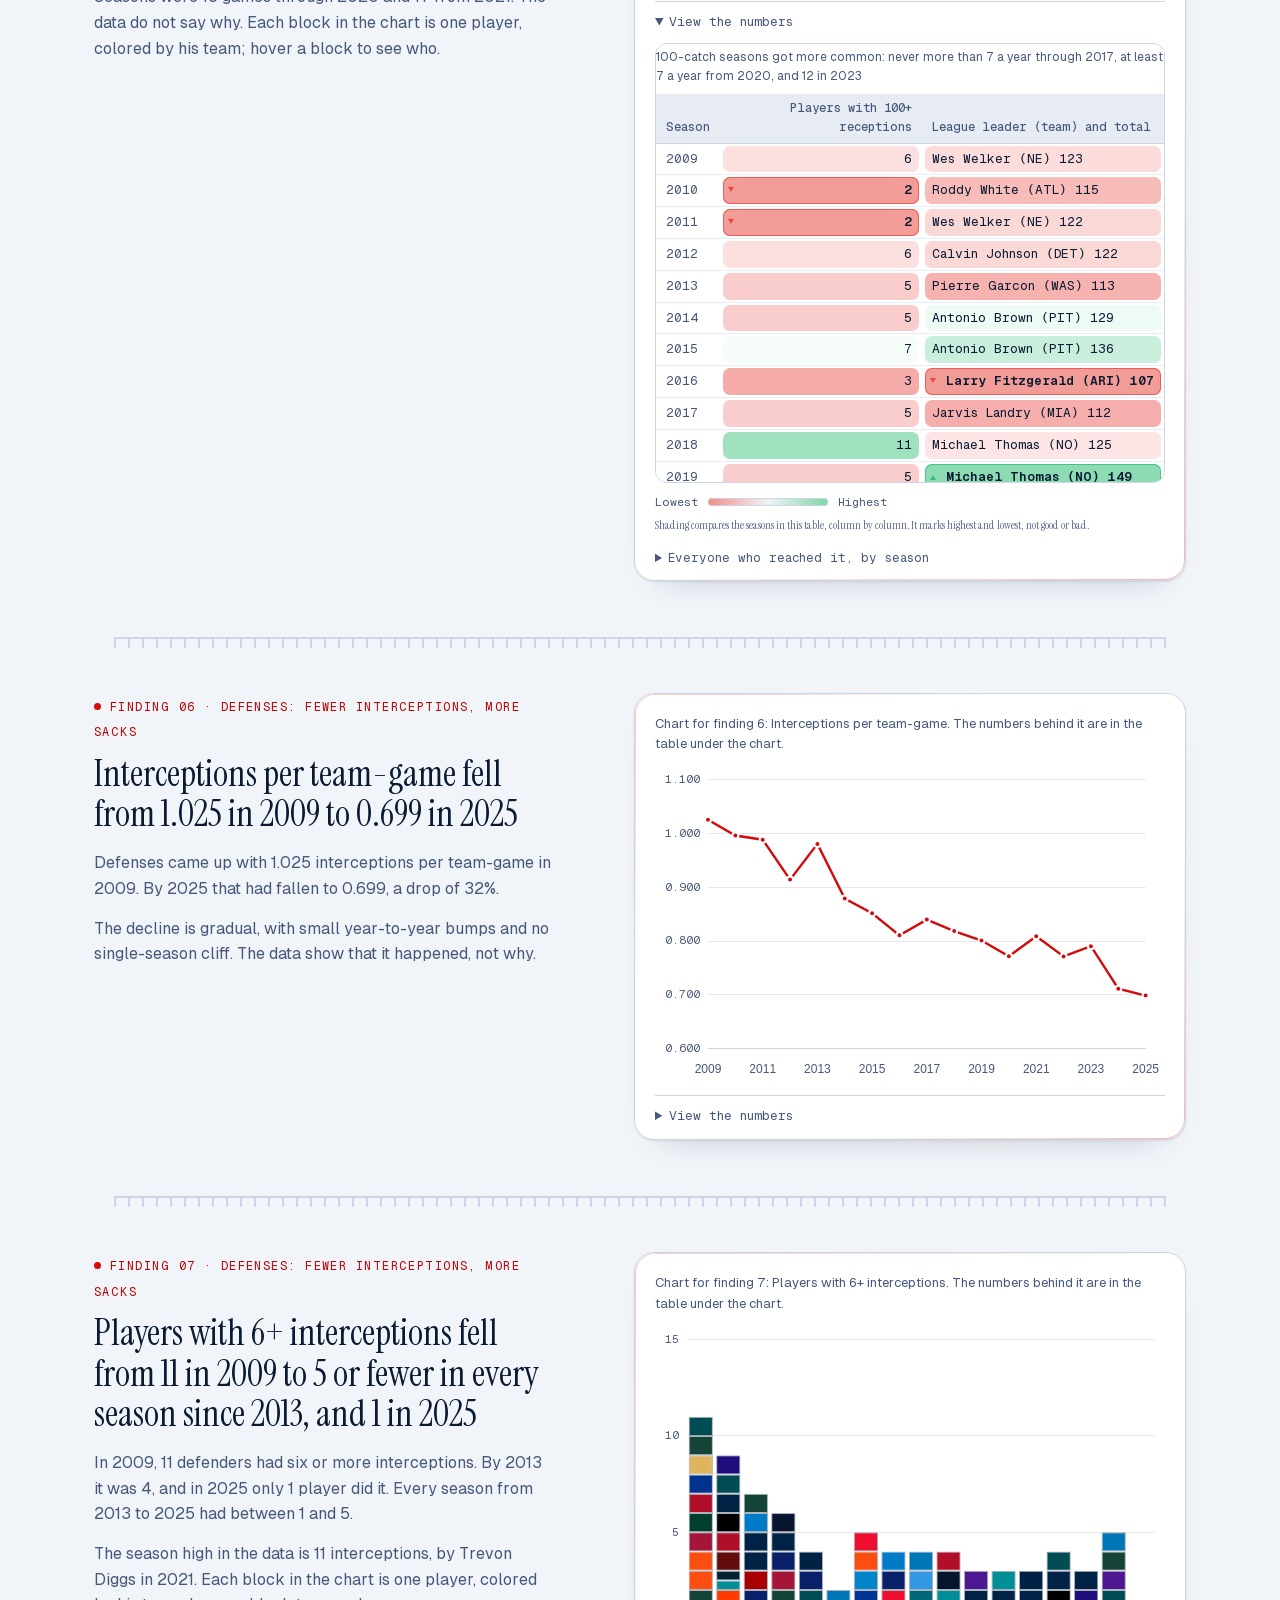
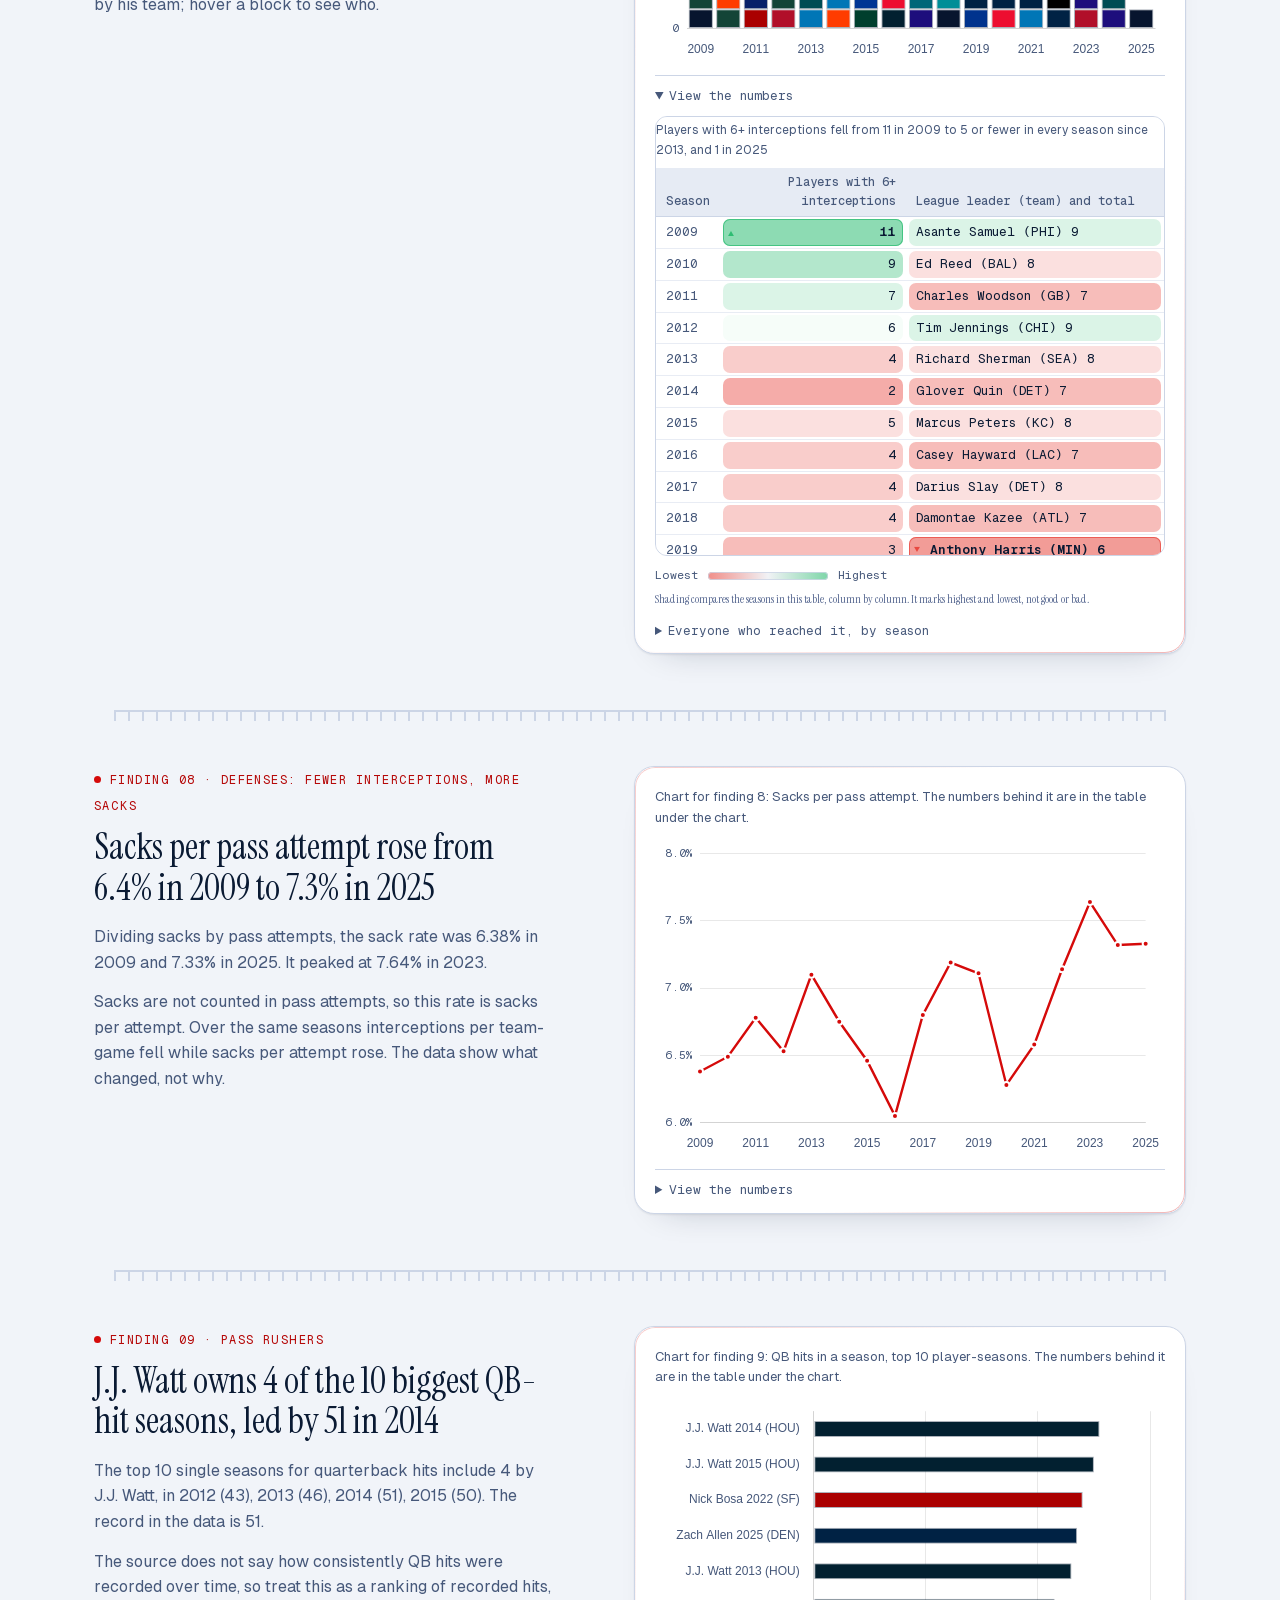
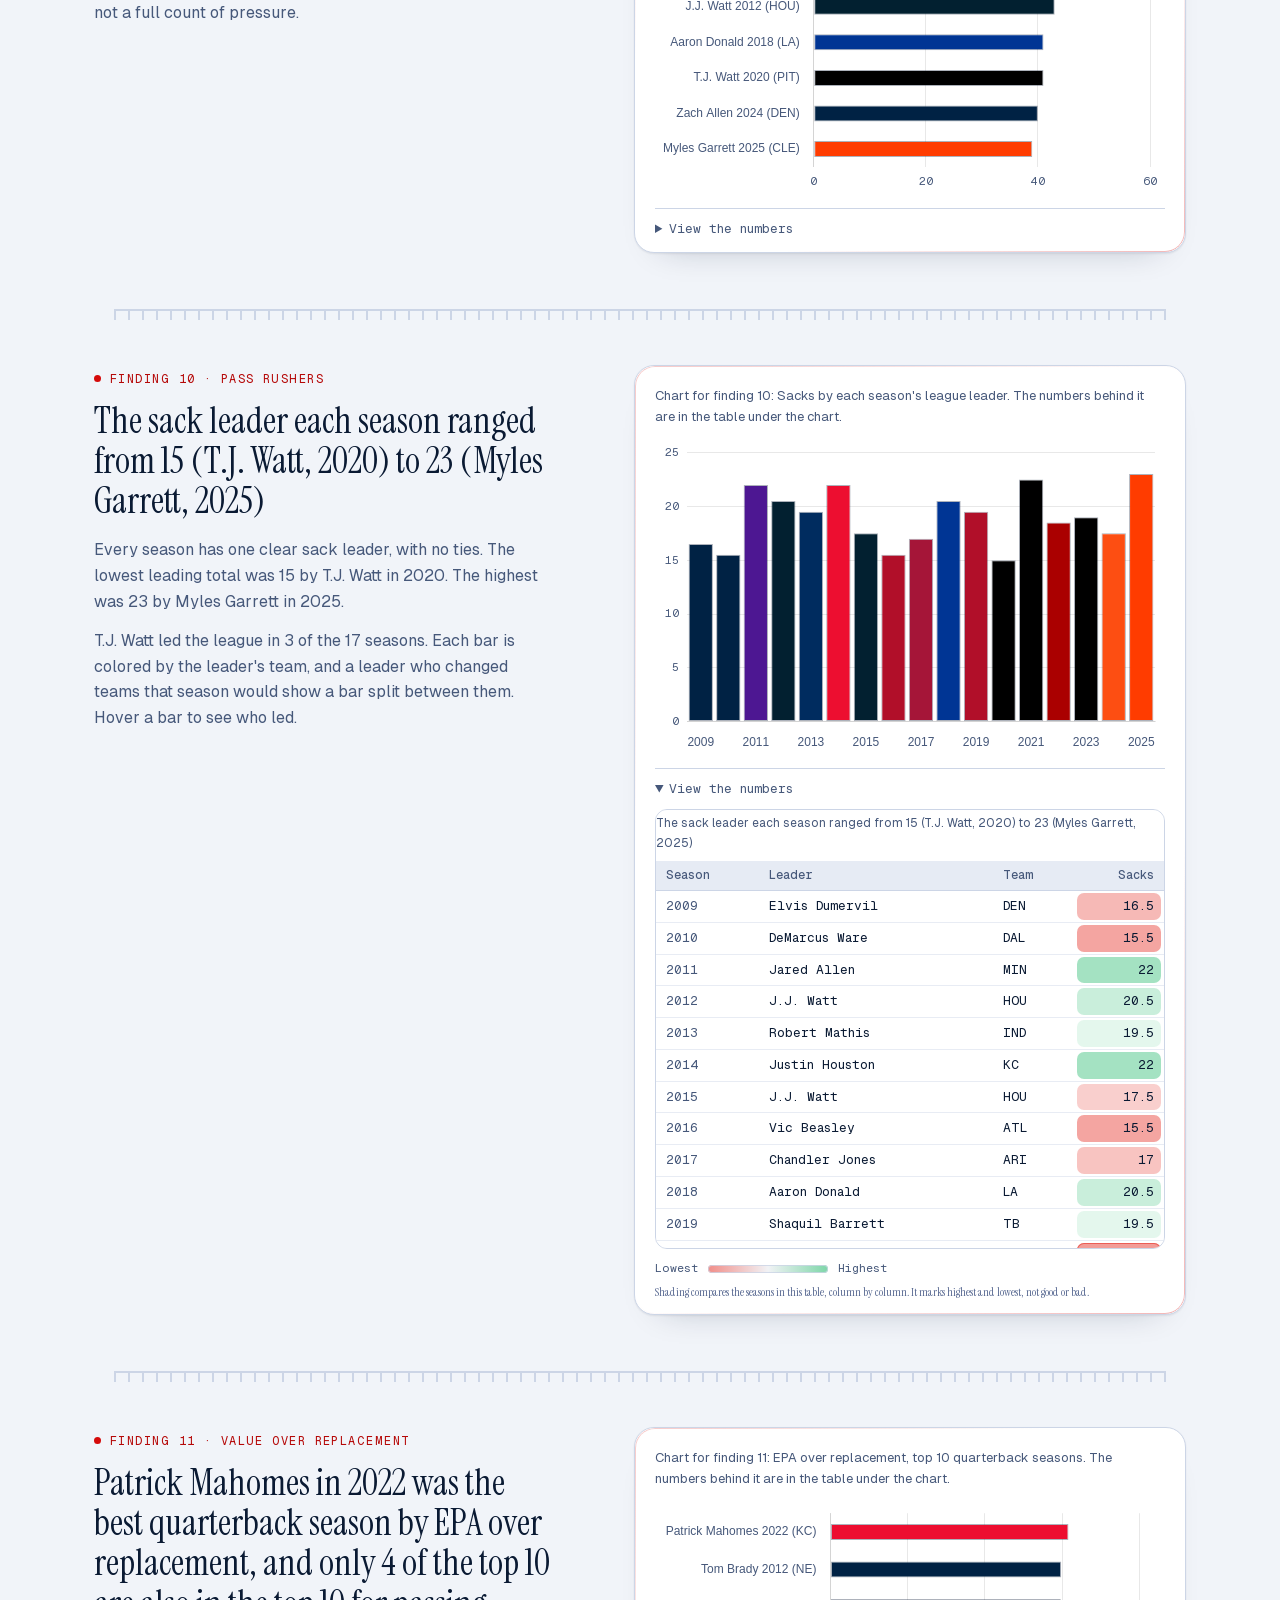
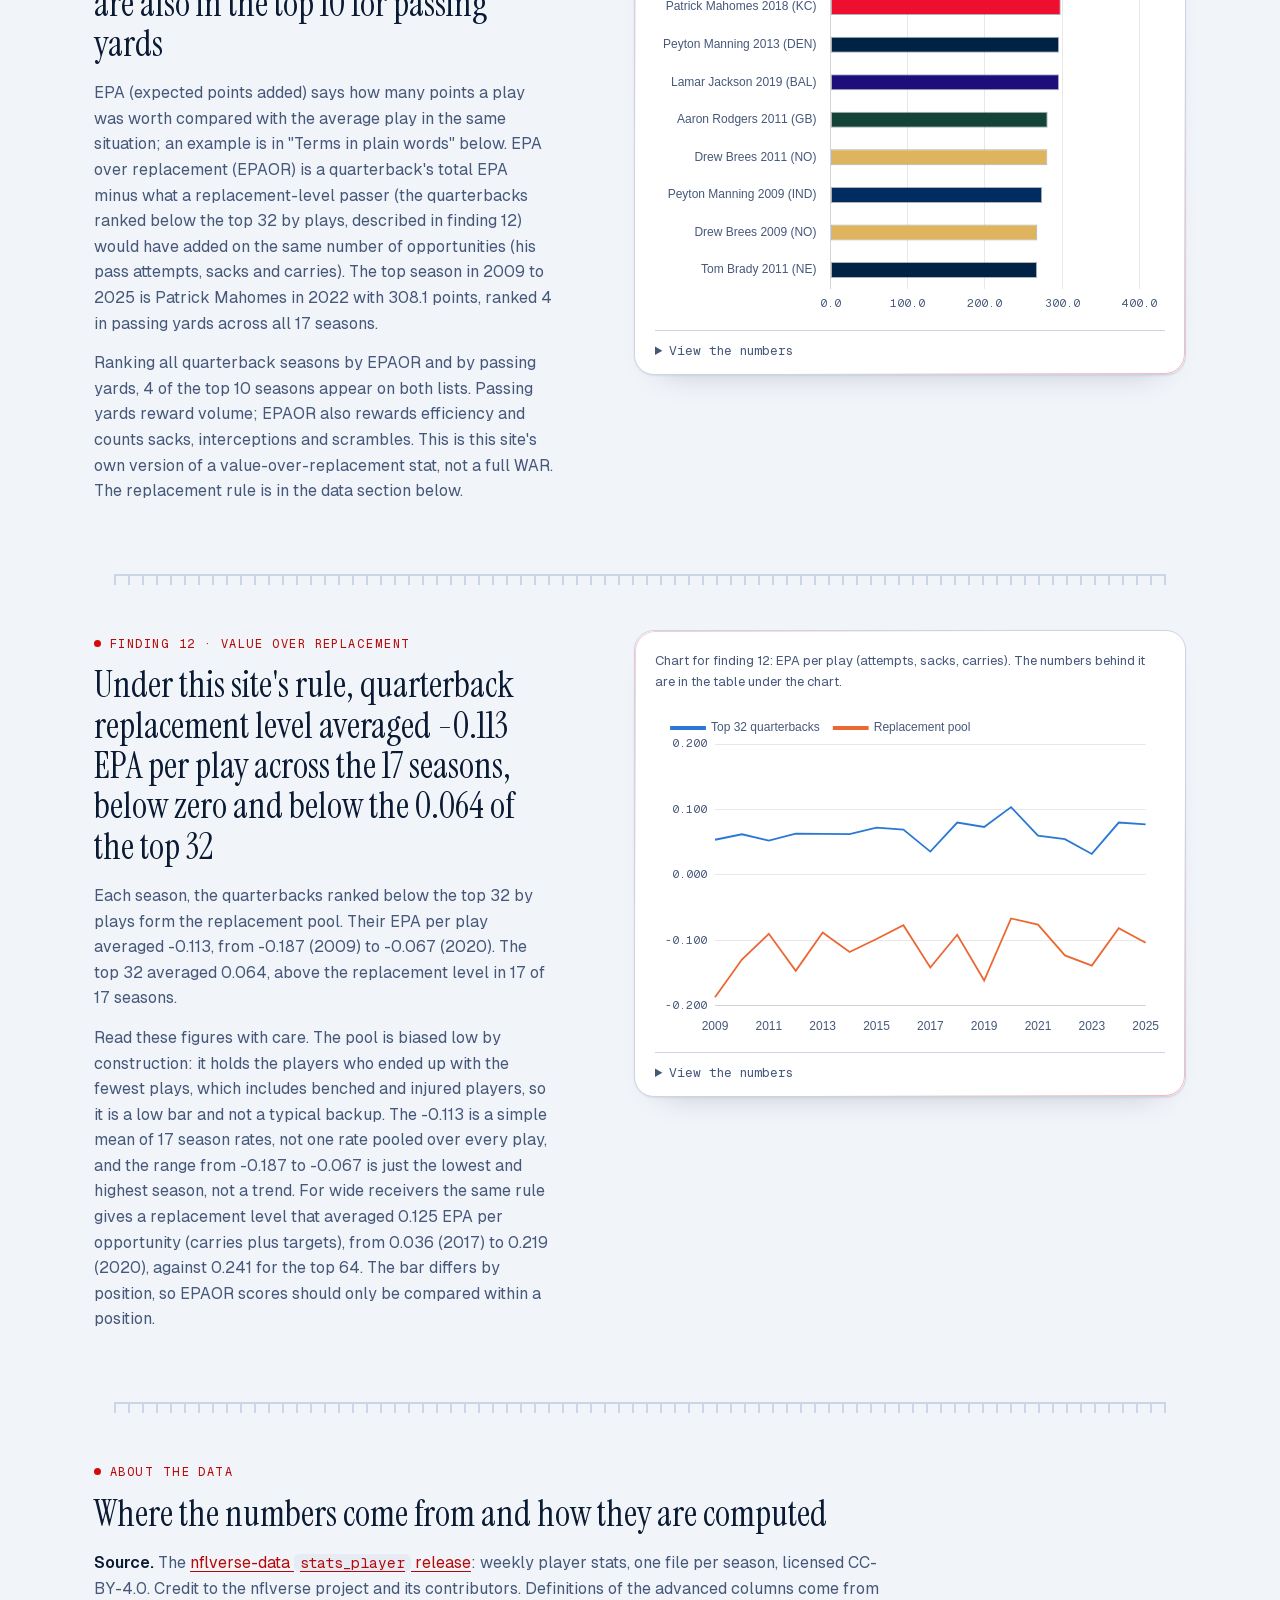
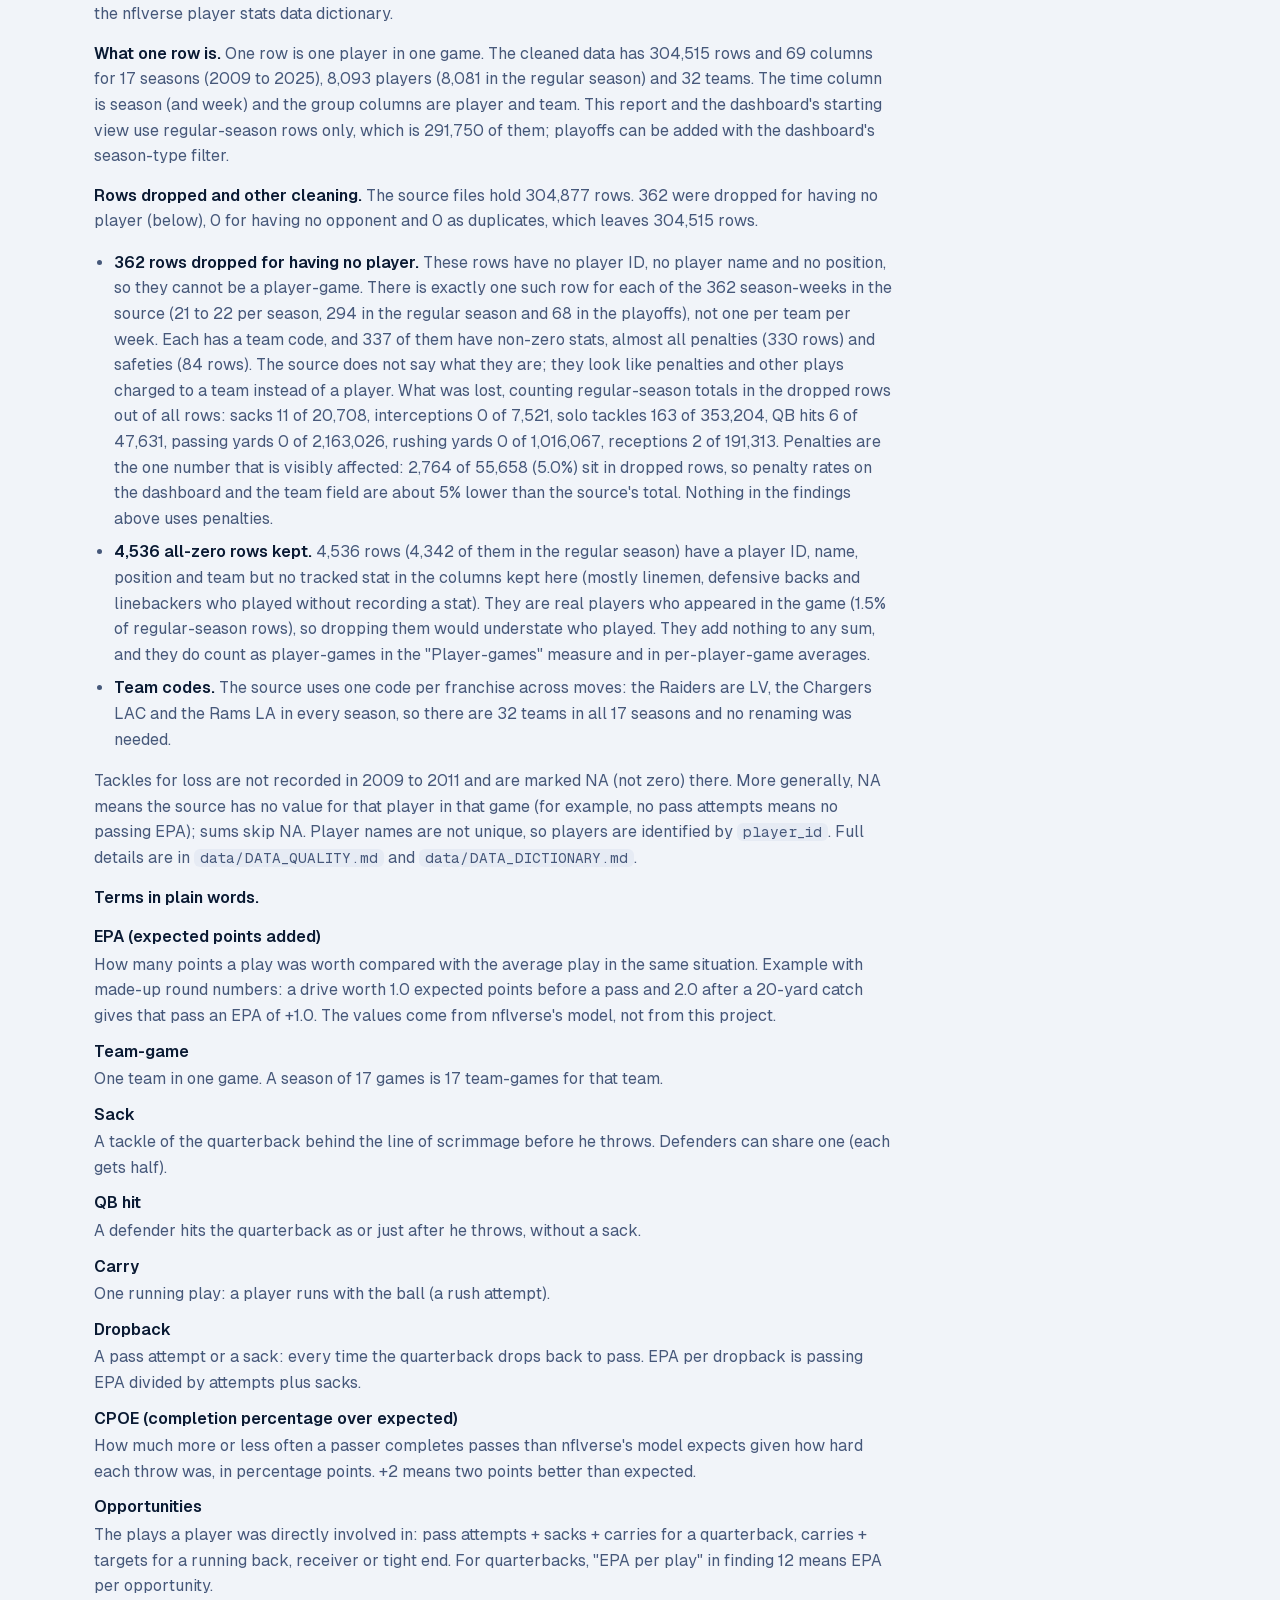
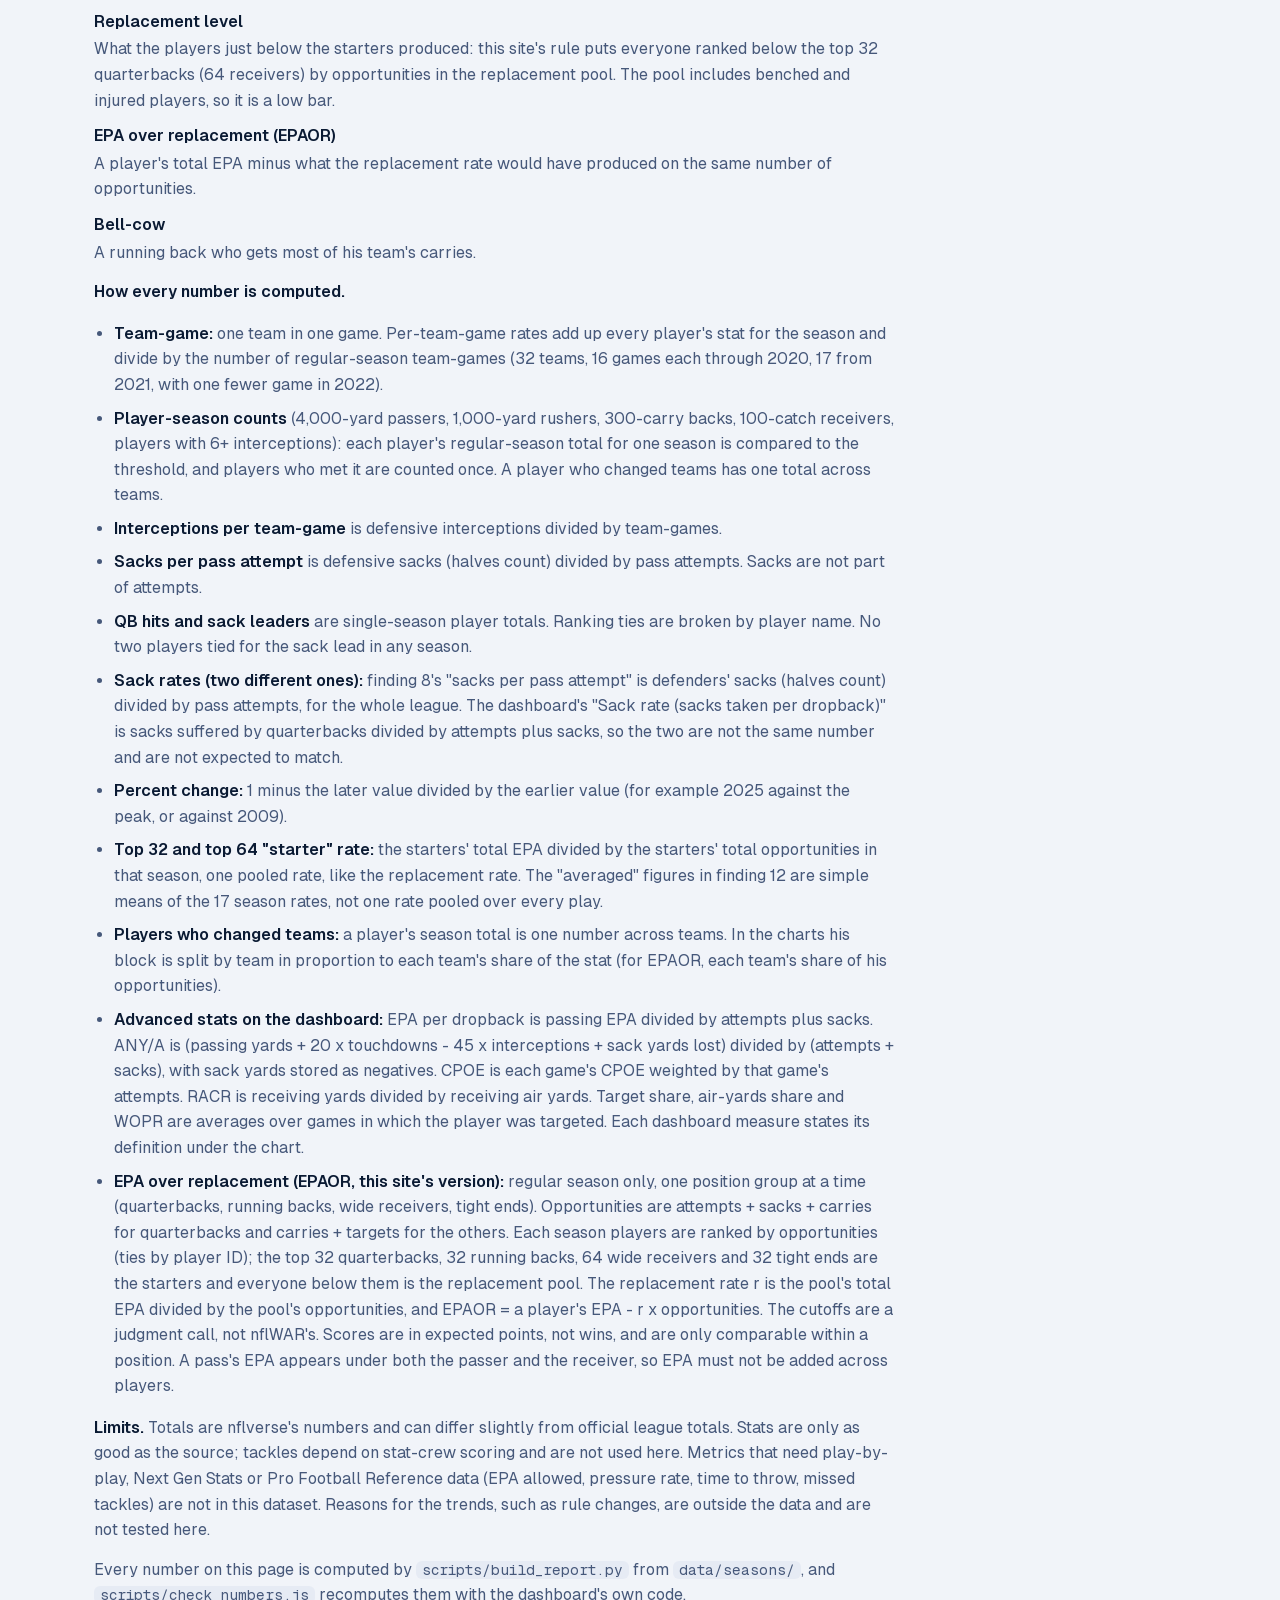
==== commit f4b00549: "Report: cleaner red-to-green tables; field board audit fixes Shaded season tables now use a red / un" ====
--- a/index.html
+++ b/index.html
@@ -5,9 +5,9 @@
 <meta name="viewport" content="width=device-width, initial-scale=1">
 <title>NFL Player Stats Report, 2009 to 2025</title>
 <meta name="description" content="What 291,750 NFL player-games say about passing, rushing, receiving and defense from 2009 to 2025.">
-<link rel="stylesheet" href="assets/css/style.css?v=20261001o">
-<link rel="stylesheet" href="assets/css/polish.css?v=20261001o">
-<link rel="stylesheet" href="assets/css/intro.css?v=20261001o">
+<link rel="stylesheet" href="assets/css/style.css?v=20261002e">
+<link rel="stylesheet" href="assets/css/polish.css?v=20261002e">
+<link rel="stylesheet" href="assets/css/intro.css?v=20261002e">
 <link rel="icon" href="data:image/svg+xml,%3Csvg xmlns='http://www.w3.org/2000/svg' viewBox='0 0 52 32'%3E%3Cellipse cx='26' cy='16' rx='25' ry='15' fill='%238a3f12'/%3E%3Cpath d='M16 16H36M20 11.5V20.5M26 11.5V20.5M32 11.5V20.5' stroke='white' stroke-width='3' stroke-linecap='round'/%3E%3C/svg%3E">
 <script>try{var t=localStorage.getItem('theme');if(t)document.documentElement.dataset.theme=t;else if(matchMedia('(prefers-color-scheme: light)').matches)document.documentElement.dataset.theme='light';}catch(e){}</script>
 </head>
@@ -63,7 +63,7 @@
     <figure class="card chart-card">
       <figcaption class="chart-caption">Chart for finding 2: Players with 4,000+ passing yards. The numbers behind it are in the table under the chart.</figcaption>
       <div class="chart-box" style="height:340px"><canvas data-chart='{&quot;kind&quot;:&quot;bar&quot;,&quot;stacked&quot;:true,&quot;labels&quot;:[&quot;2009&quot;,&quot;2010&quot;,&quot;2011&quot;,&quot;2012&quot;,&quot;2013&quot;,&quot;2014&quot;,&quot;2015&quot;,&quot;2016&quot;,&quot;2017&quot;,&quot;2018&quot;,&quot;2019&quot;,&quot;2020&quot;,&quot;2021&quot;,&quot;2022&quot;,&quot;2023&quot;,&quot;2024&quot;,&quot;2025&quot;],&quot;datasets&quot;:[{&quot;label&quot;:&quot;Block 1.1&quot;,&quot;data&quot;:[1.0,1.0,1.0,1.0,1.0,1.0,1.0,1.0,1.0,1.0,1.0,1.0,1.0,1.0,1.0,1.0,1.0],&quot;barTeams&quot;:[&quot;NYG&quot;,&quot;NYG&quot;,&quot;CAR&quot;,&quot;HOU&quot;,&quot;PIT&quot;,&quot;MIA&quot;,&quot;SEA&quot;,&quot;NYG&quot;,&quot;KC&quot;,&quot;LV&quot;,&quot;GB&quot;,&quot;DET&quot;,&quot;GB&quot;,&quot;JAX&quot;,&quot;JAX&quot;,&quot;BAL&quot;,&quot;JAX&quot;],&quot;tips&quot;:[&quot;Eli Manning (NYG): 4,021 passing yards&quot;,&quot;Eli Manning (NYG): 4,002 passing yards&quot;,&quot;Cam Newton (CAR): 4,051 passing yards&quot;,&quot;Matt Schaub (HOU): 4,008 passing yards&quot;,&quot;Ben Roethlisberger (PIT): 4,261 passing yards&quot;,&quot;Ryan Tannehill (MIA): 4,045 passing yards&quot;,&quot;Russell Wilson (SEA): 4,024 passing yards&quot;,&quot;Eli Manning (NYG): 4,027 passing yards&quot;,&quot;Alex Smith (KC): 4,042 passing yards&quot;,&quot;Derek Carr (LV): 4,049 passing yards&quot;,&quot;Aaron Rodgers (GB): 4,002 passing yards&quot;,&quot;Matthew Stafford (DET): 4,084 passing yards&quot;,&quot;Aaron Rodgers (GB): 4,115 passing yards&quot;,&quot;Trevor Lawrence (JAX): 4,113 passing yards&quot;,&quot;Trevor Lawrence (JAX): 4,016 passing yards&quot;,&quot;Lamar Jackson (BAL): 4,172 passing yards&quot;,&quot;Trevor Lawrence (JAX): 4,007 passing yards&quot;]},{&quot;label&quot;:&quot;Block 2.1&quot;,&quot;data&quot;:[1.0,1.0,1.0,1.0,1.0,1.0,1.0,1.0,1.0,1.0,1.0,1.0,1.0,1.0,1.0,1.0,1.0],&quot;barTeams&quot;:[&quot;MIN&quot;,&quot;HOU&quot;,&quot;PIT&quot;,&quot;LV&quot;,&quot;ARI&quot;,&quot;NE&quot;,&quot;TB&quot;,&quot;TB&quot;,&quot;WAS&quot;,&quot;HOU&quot;,&quot;KC&quot;,&quot;LV&quot;,&quot;MIN&quot;,&quot;SEA&quot;,&quot;TB&quot;,&quot;MIN&quot;,&quot;SEA&quot;],&quot;tips&quot;:[&quot;Brett Favre (MIN): 4,202 passing yards&quot;,&quot;Matt Schaub (HOU): 4,370 passing yards&quot;,&quot;Ben Roethlisberger (PIT): 4,077 passing yards&quot;,&quot;Carson Palmer (LV): 4,018 passing yards&quot;,&quot;Carson Palmer (ARI): 4,274 passing yards&quot;,&quot;Tom Brady (NE): 4,109 passing yards&quot;,&quot;Jameis Winston (TB): 4,042 passing yards&quot;,&quot;Jameis Winston (TB): 4,090 passing yards&quot;,&quot;Kirk Cousins (WAS): 4,093 passing yards&quot;,&quot;Deshaun Watson (HOU): 4,165 passing yards&quot;,&quot;Patrick Mahomes (KC): 4,031 passing yards&quot;,&quot;Derek Carr (LV): 4,103 passing yards&quot;,&quot;Kirk Cousins (MIN): 4,221 passing yards&quot;,&quot;Geno Smith (SEA): 4,282 passing yards&quot;,&quot;Baker Mayfield (TB): 4,044 passing yards&quot;,&quot;Sam Darnold (MIN): 4,319 passing yards&quot;,&quot;Sam Darnold (SEA): 4,048 passing yards&quot;]},{&quot;label&quot;:&quot;Block 3.1&quot;,&quot;data&quot;:[1.0,1.0,1.0,1.0,1.0,1.0,1.0,1.0,1.0,1.0,1.0,1.0,1.0,1.0,1.0,1.0,1.0],&quot;barTeams&quot;:[&quot;LAC&quot;,&quot;NO&quot;,&quot;ATL&quot;,&quot;TB&quot;,&quot;CIN&quot;,&quot;DET&quot;,&quot;WAS&quot;,&quot;CIN&quot;,&quot;ATL&quot;,&quot;MIN&quot;,&quot;PHI&quot;,&quot;IND&quot;,&quot;BUF&quot;,&quot;BUF&quot;,&quot;HOU&quot;,&quot;SEA&quot;,&quot;NE&quot;],&quot;tips&quot;:[&quot;Philip Rivers (LAC): 4,254 passing yards&quot;,&quot;Drew Brees (NO): 4,620 passing yards&quot;,&quot;Matt Ryan (ATL): 4,177 passing yards&quot;,&quot;Josh Freeman (TB): 4,065 passing yards&quot;,&quot;Andy Dalton (CIN): 4,293 passing yards&quot;,&quot;Matthew Stafford (DET): 4,257 passing yards&quot;,&quot;Kirk Cousins (WAS): 4,166 passing yards&quot;,&quot;Andy Dalton (CIN): 4,206 passing yards&quot;,&quot;Matt Ryan (ATL): 4,095 passing yards&quot;,&quot;Kirk Cousins (MIN): 4,298 passing yards&quot;,&quot;Carson Wentz (PHI): 4,039 passing yards&quot;,&quot;Philip Rivers (IND): 4,169 passing yards&quot;,&quot;Josh Allen (BUF): 4,407 passing yards&quot;,&quot;Josh Allen (BUF): 4,283 passing yards&quot;,&quot;C.J. Stroud (HOU): 4,108 passing yards&quot;,&quot;Geno Smith (SEA): 4,320 passing yards&quot;,&quot;Drake Maye (NE): 4,394 passing yards&quot;]},{&quot;label&quot;:&quot;Block 4.1&quot;,&quot;data&quot;:[1.0,1.0,1.0,1.0,1.0,1.0,1.0,1.0,1.0,1.0,1.0,1.0,1.0,1.0,1.0,1.0,1.0],&quot;barTeams&quot;:[&quot;PIT&quot;,&quot;IND&quot;,&quot;DAL&quot;,&quot;GB&quot;,&quot;NE&quot;,&quot;LAC&quot;,&quot;MIA&quot;,&quot;SEA&quot;,&quot;PIT&quot;,&quot;NYG&quot;,&quot;LV&quot;,&quot;SEA&quot;,&quot;DAL&quot;,&quot;DET&quot;,&quot;GB&quot;,&quot;TB&quot;,&quot;DAL&quot;],&quot;tips&quot;:[&quot;Ben Roethlisberger (PIT): 4,328 passing yards&quot;,&quot;Peyton Manning (IND): 4,700 passing yards&quot;,&quot;Tony Romo (DAL): 4,184 passing yards&quot;,&quot;Aaron Rodgers (GB): 4,295 passing yards&quot;,&quot;Tom Brady (NE): 4,343 passing yards&quot;,&quot;Philip Rivers (LAC): 4,286 passing yards&quot;,&quot;Ryan Tannehill (MIA): 4,208 passing yards&quot;,&quot;Russell Wilson (SEA): 4,219 passing yards&quot;,&quot;Ben Roethlisberger (PIT): 4,259 passing yards&quot;,&quot;Eli Manning (NYG): 4,299 passing yards&quot;,&quot;Derek Carr (LV): 4,054 passing yards&quot;,&quot;Russell Wilson (SEA): 4,212 passing yards&quot;,&quot;Dak Prescott (DAL): 4,449 passing yards&quot;,&quot;Jared Goff (DET): 4,438 passing yards&quot;,&quot;Jordan Love (GB): 4,159 passing yards&quot;,&quot;Baker Mayfield (TB): 4,500 passing yards&quot;,&quot;Dak Prescott (DAL): 4,552 passing yards&quot;]},{&quot;label&quot;:&quot;Block 5.1&quot;,&quot;data&quot;:[1.0,1.0,1.0,1.0,1.0,1.0,1.0,1.0,1.0,1.0,1.0,1.0,1.0,1.0,1.0,1.0,1.0],&quot;barTeams&quot;:[&quot;NO&quot;,&quot;LAC&quot;,&quot;LAC&quot;,&quot;IND&quot;,&quot;LAC&quot;,&quot;GB&quot;,&quot;DET&quot;,&quot;ARI&quot;,&quot;NO&quot;,&quot;LAC&quot;,&quot;NE&quot;,&quot;MIN&quot;,&quot;CIN&quot;,&quot;CIN&quot;,&quot;KC&quot;,&quot;DET&quot;,&quot;DET&quot;],&quot;tips&quot;:[&quot;Drew Brees (NO): 4,388 passing yards&quot;,&quot;Philip Rivers (LAC): 4,710 passing yards&quot;,&quot;Philip Rivers (LAC): 4,624 passing yards&quot;,&quot;Andrew Luck (IND): 4,374 passing yards&quot;,&quot;Philip Rivers (LAC): 4,478 passing yards&quot;,&quot;Aaron Rodgers (GB): 4,381 passing yards&quot;,&quot;Matthew Stafford (DET): 4,262 passing yards&quot;,&quot;Carson Palmer (ARI): 4,233 passing yards&quot;,&quot;Drew Brees (NO): 4,334 passing yards&quot;,&quot;Philip Rivers (LAC): 4,308 passing yards&quot;,&quot;Tom Brady (NE): 4,057 passing yards&quot;,&quot;Kirk Cousins (MIN): 4,265 passing yards&quot;,&quot;Joe Burrow (CIN): 4,611 passing yards&quot;,&quot;Joe Burrow (CIN): 4,475 passing yards&quot;,&quot;Patrick Mahomes (KC): 4,183 passing yards&quot;,&quot;Jared Goff (DET): 4,629 passing yards&quot;,&quot;Jared Goff (DET): 4,564 passing yards&quot;]},{&quot;label&quot;:&quot;Block 6.1&quot;,&quot;data&quot;:[1.0,0,1.0,1.0,1.0,1.0,1.0,1.0,1.0,1.0,1.0,1.0,1.0,1.0,1.0,1.0,1.0],&quot;barTeams&quot;:[&quot;NE&quot;,null,&quot;GB&quot;,&quot;DEN&quot;,&quot;ATL&quot;,&quot;NYG&quot;,&quot;JAX&quot;,&quot;IND&quot;,&quot;DET&quot;,&quot;NE&quot;,&quot;SEA&quot;,&quot;GB&quot;,&quot;LV&quot;,&quot;MIN&quot;,&quot;SF&quot;,&quot;CIN&quot;,&quot;LA&quot;],&quot;tips&quot;:[&quot;Tom Brady (NE): 4,398 passing yards&quot;,null,&quot;Aaron Rodgers (GB): 4,636 passing yards&quot;,&quot;Peyton Manning (DEN): 4,659 passing yards&quot;,&quot;Matt Ryan (ATL): 4,515 passing yards&quot;,&quot;Eli Manning (NYG): 4,410 passing yards&quot;,&quot;Blake Bortles (JAX): 4,428 passing yards&quot;,&quot;Andrew Luck (IND): 4,240 passing yards&quot;,&quot;Matthew Stafford (DET): 4,446 passing yards&quot;,&quot;Tom Brady (NE): 4,355 passing yards&quot;,&quot;Russell Wilson (SEA): 4,110 passing yards&quot;,&quot;Aaron Rodgers (GB): 4,299 passing yards&quot;,&quot;Derek Carr (LV): 4,804 passing yards&quot;,&quot;Kirk Cousins (MIN): 4,547 passing yards&quot;,&quot;Brock Purdy (SF): 4,280 passing yards&quot;,&quot;Joe Burrow (CIN): 4,918 passing yards&quot;,&quot;Matthew Stafford (LA): 4,707 passing yards&quot;]},{&quot;label&quot;:&quot;Block 7.1&quot;,&quot;data&quot;:[1.0,0,1.0,1.0,1.0,1.0,1.0,1.0,1.0,1.0,1.0,1.0,1.0,1.0,1.0,0,0],&quot;barTeams&quot;:[&quot;GB&quot;,null,&quot;NYG&quot;,&quot;ATL&quot;,&quot;DET&quot;,&quot;ATL&quot;,&quot;NYG&quot;,&quot;BAL&quot;,&quot;LAC&quot;,&quot;GB&quot;,&quot;ATL&quot;,&quot;LAC&quot;,&quot;KC&quot;,&quot;TB&quot;,&quot;BUF&quot;,null,null],&quot;tips&quot;:[&quot;Aaron Rodgers (GB): 4,434 passing yards&quot;,null,&quot;Eli Manning (NYG): 4,933 passing yards&quot;,&quot;Matt Ryan (ATL): 4,719 passing yards&quot;,&quot;Matthew Stafford (DET): 4,650 passing yards&quot;,&quot;Matt Ryan (ATL): 4,694 passing yards&quot;,&quot;Eli Manning (NYG): 4,432 passing yards&quot;,&quot;Joe Flacco (BAL): 4,317 passing yards&quot;,&quot;Philip Rivers (LAC): 4,515 passing yards&quot;,&quot;Aaron Rodgers (GB): 4,442 passing yards&quot;,&quot;Matt Ryan (ATL): 4,466 passing yards&quot;,&quot;Justin Herbert (LAC): 4,336 passing yards&quot;,&quot;Patrick Mahomes (KC): 4,839 passing yards&quot;,&quot;Tom Brady (TB): 4,694 passing yards&quot;,&quot;Josh Allen (BUF): 4,306 passing yards&quot;,null,null]},{&quot;label&quot;:&quot;Block 8.1&quot;,&quot;data&quot;:[1.0,0,1.0,1.0,1.0,1.0,1.0,1.0,1.0,1.0,1.0,1.0,1.0,1.0,1.0,0,0],&quot;barTeams&quot;:[&quot;DAL&quot;,null,&quot;DET&quot;,&quot;NE&quot;,&quot;NO&quot;,&quot;DEN&quot;,&quot;ATL&quot;,&quot;DET&quot;,&quot;NE&quot;,&quot;IND&quot;,&quot;LAC&quot;,&quot;BUF&quot;,&quot;LA&quot;,&quot;LAC&quot;,&quot;DAL&quot;,null,null],&quot;tips&quot;:[&quot;Tony Romo (DAL): 4,483 passing yards&quot;,null,&quot;Matthew Stafford (DET): 5,100 passing yards&quot;,&quot;Tom Brady (NE): 4,827 passing yards&quot;,&quot;Drew Brees (NO): 5,162 passing yards&quot;,&quot;Peyton Manning (DEN): 4,727 passing yards&quot;,&quot;Matt Ryan (ATL): 4,591 passing yards&quot;,&quot;Matthew Stafford (DET): 4,327 passing yards&quot;,&quot;Tom Brady (NE): 4,577 passing yards&quot;,&quot;Andrew Luck (IND): 4,593 passing yards&quot;,&quot;Philip Rivers (LAC): 4,615 passing yards&quot;,&quot;Josh Allen (BUF): 4,544 passing yards&quot;,&quot;Matthew Stafford (LA): 4,886 passing yards&quot;,&quot;Justin Herbert (LAC): 4,739 passing yards&quot;,&quot;Dak Prescott (DAL): 4,516 passing yards&quot;,null,null]},{&quot;label&quot;:&quot;Block 9.1&quot;,&quot;data&quot;:[1.0,0,1.0,1.0,1.0,1.0,1.0,1.0,0,1.0,1.0,1.0,1.0,1.0,1.0,0,0],&quot;barTeams&quot;:[&quot;IND&quot;,null,&quot;NE&quot;,&quot;DAL&quot;,&quot;DEN&quot;,&quot;IND&quot;,&quot;ARI&quot;,&quot;LAC&quot;,null,&quot;LA&quot;,&quot;LA&quot;,&quot;ATL&quot;,&quot;LAC&quot;,&quot;KC&quot;,&quot;DET&quot;,null,null],&quot;tips&quot;:[&quot;Peyton Manning (IND): 4,500 passing yards&quot;,null,&quot;Tom Brady (NE): 5,235 passing yards&quot;,&quot;Tony Romo (DAL): 4,903 passing yards&quot;,&quot;Peyton Manning (DEN): 5,477 passing yards&quot;,&quot;Andrew Luck (IND): 4,761 passing yards&quot;,&quot;Carson Palmer (ARI): 4,671 passing yards&quot;,&quot;Philip Rivers (LAC): 4,386 passing yards&quot;,null,&quot;Jared Goff (LA): 4,688 passing yards&quot;,&quot;Jared Goff (LA): 4,638 passing yards&quot;,&quot;Matt Ryan (ATL): 4,581 passing yards&quot;,&quot;Justin Herbert (LAC): 5,014 passing yards&quot;,&quot;Patrick Mahomes (KC): 5,250 passing yards&quot;,&quot;Jared Goff (DET): 4,575 passing yards&quot;,null,null]},{&quot;label&quot;:&quot;Block 10.1&quot;,&quot;data&quot;:[1.0,0,1.0,1.0,0,1.0,1.0,1.0,0,1.0,1.0,1.0,1.0,0,1.0,0,0],&quot;barTeams&quot;:[&quot;HOU&quot;,null,&quot;NO&quot;,&quot;DET&quot;,null,&quot;NO&quot;,&quot;NE&quot;,&quot;GB&quot;,null,&quot;ATL&quot;,&quot;DAL&quot;,&quot;TB&quot;,&quot;TB&quot;,null,&quot;MIA&quot;,null,null],&quot;tips&quot;:[&quot;Matt Schaub (HOU): 4,770 passing yards&quot;,null,&quot;Drew Brees (NO): 5,535 passing yards&quot;,&quot;Matthew Stafford (DET): 4,967 passing yards&quot;,null,&quot;Drew Brees (NO): 4,952 passing yards&quot;,&quot;Tom Brady (NE): 4,770 passing yards&quot;,&quot;Aaron Rodgers (GB): 4,428 passing yards&quot;,null,&quot;Matt Ryan (ATL): 4,924 passing yards&quot;,&quot;Dak Prescott (DAL): 4,902 passing yards&quot;,&quot;Tom Brady (TB): 4,633 passing yards&quot;,&quot;Tom Brady (TB): 5,316 passing yards&quot;,null,&quot;Tua Tagovailoa (MIA): 4,624 passing yards&quot;,null,null]},{&quot;label&quot;:&quot;Block 11.1&quot;,&quot;data&quot;:[0,0,0,1.0,0,1.0,1.0,1.0,0,1.0,1.0,1.0,0,0,0,0,0],&quot;barTeams&quot;:[null,null,null,&quot;NO&quot;,null,&quot;PIT&quot;,&quot;LAC&quot;,&quot;WAS&quot;,null,&quot;KC&quot;,&quot;TB&quot;,&quot;KC&quot;,null,null,null,null,null],&quot;tips&quot;:[null,null,null,&quot;Drew Brees (NO): 5,177 passing yards&quot;,null,&quot;Ben Roethlisberger (PIT): 4,952 passing yards&quot;,&quot;Philip Rivers (LAC): 4,792 passing yards&quot;,&quot;Kirk Cousins (WAS): 4,917 passing yards&quot;,null,&quot;Patrick Mahomes (KC): 5,097 passing yards&quot;,&quot;Jameis Winston (TB): 5,109 passing yards&quot;,&quot;Patrick Mahomes (KC): 4,740 passing yards&quot;,null,null,null,null,null]},{&quot;label&quot;:&quot;Block 12.1&quot;,&quot;data&quot;:[0,0,0,0,0,0,1.0,1.0,0,1.0,0,1.0,0,0,0,0,0],&quot;barTeams&quot;:[null,null,null,null,null,null,&quot;NO&quot;,&quot;ATL&quot;,null,&quot;PIT&quot;,null,&quot;HOU&quot;,null,null,null,null,null],&quot;tips&quot;:[null,null,null,null,null,null,&quot;Drew Brees (NO): 4,870 passing yards&quot;,&quot;Matt Ryan (ATL): 4,944 passing yards&quot;,null,&quot;Ben Roethlisberger (PIT): 5,129 passing yards&quot;,null,&quot;Deshaun Watson (HOU): 4,823 passing yards&quot;,null,null,null,null,null]},{&quot;label&quot;:&quot;Block 13.1&quot;,&quot;data&quot;:[0,0,0,0,0,0,0,1.0,0,0,0,0,0,0,0,0,0],&quot;barTeams&quot;:[null,null,null,null,null,null,null,&quot;NO&quot;,null,null,null,null,null,null,null,null,null],&quot;tips&quot;:[null,null,null,null,null,null,null,&quot;Drew Brees (NO): 5,208 passing yards&quot;,null,null,null,null,null,null,null,null,null]}],&quot;fmt&quot;:&quot;int&quot;,&quot;yTitle&quot;:&quot;&quot;,&quot;height&quot;:340}' role="img" aria-label="Fewer quarterbacks reach 4,000 yards: 13 did in 2016, only 6 in 2025"></canvas></div>
-      <details class="numbers" open><summary>View the numbers</summary><div class="tablewrap has-cs" tabindex="0" role="region" aria-label="The numbers behind: Fewer quarterbacks reach 4,000 yards: 13 did in 2016, only 6 in 2025 (scrollable)"><table class="data"><caption>Fewer quarterbacks reach 4,000 yards: 13 did in 2016, only 6 in 2025</caption><thead><tr><th scope="col">Season</th><th scope="col">Players with 4,000+ passing yards</th><th scope="col" class="t">League leader (team) and total</th></tr></thead><tbody><tr><td>2009</td><td class="cs" style="--cs:rgba(190,168,56,0.46)">10</td><td class="t cs" style="--cs:rgba(227,99,43,0.46)">Matt Schaub (HOU) 4,770</td></tr><tr><td>2010</td><td class="cs lo" style="--cs:rgba(215,48,39,0.46)">5<span class="sr"> (lowest value in this table)</span></td><td class="t cs" style="--cs:rgba(223,83,41,0.46)">Philip Rivers (LAC) 4,710</td></tr><tr><td>2011</td><td class="cs" style="--cs:rgba(190,168,56,0.46)">10</td><td class="t cs hi" style="--cs:rgba(26,152,80,0.46)">Drew Brees (NO) 5,535<span class="sr"> (highest value in this table)</span></td></tr><tr><td>2012</td><td class="cs" style="--cs:rgba(135,163,64,0.46)">11</td><td class="t cs" style="--cs:rgba(189,168,56,0.46)">Drew Brees (NO) 5,177</td></tr><tr><td>2013</td><td class="cs" style="--cs:rgba(244,174,48,0.46)">9</td><td class="t cs" style="--cs:rgba(52,155,76,0.46)">Peyton Manning (DEN) 5,477</td></tr><tr><td>2014</td><td class="cs" style="--cs:rgba(135,163,64,0.46)">11</td><td class="t cs" style="--cs:rgba(238,147,46,0.46)">Ben Roethlisberger (PIT) 4,952</td></tr><tr><td>2015</td><td class="cs" style="--cs:rgba(80,158,72,0.46)">12</td><td class="t cs" style="--cs:rgba(233,125,45,0.46)">Drew Brees (NO) 4,870</td></tr><tr><td>2016</td><td class="cs hi" style="--cs:rgba(26,152,80,0.46)">13<span class="sr"> (highest value in this table)</span></td><td class="t cs" style="--cs:rgba(175,167,58,0.46)">Drew Brees (NO) 5,208</td></tr><tr><td>2017</td><td class="cs" style="--cs:rgba(237,142,46,0.46)">8</td><td class="t cs lo" style="--cs:rgba(215,48,39,0.46)">Tom Brady (NE) 4,577<span class="sr"> (lowest value in this table)</span></td></tr><tr><td>2018</td><td class="cs" style="--cs:rgba(80,158,72,0.46)">12</td><td class="t cs" style="--cs:rgba(211,171,53,0.46)">Ben Roethlisberger (PIT) 5,129</td></tr><tr><td>2019</td><td class="cs" style="--cs:rgba(135,163,64,0.46)">11</td><td class="t cs" style="--cs:rgba(220,172,52,0.46)">Jameis Winston (TB) 5,109</td></tr><tr><td>2020</td><td class="cs" style="--cs:rgba(80,158,72,0.46)">12</td><td class="t cs" style="--cs:rgba(230,113,44,0.46)">Deshaun Watson (HOU) 4,823</td></tr><tr><td>2021</td><td class="cs" style="--cs:rgba(190,168,56,0.46)">10</td><td class="t cs" style="--cs:rgba(126,162,65,0.46)">Tom Brady (TB) 5,316</td></tr><tr><td>2022</td><td class="cs" style="--cs:rgba(244,174,48,0.46)">9</td><td class="t cs" style="--cs:rgba(156,165,61,0.46)">Patrick Mahomes (KC) 5,250</td></tr><tr><td>2023</td><td class="cs" style="--cs:rgba(190,168,56,0.46)">10</td><td class="t cs" style="--cs:rgba(218,60,40,0.46)">Tua Tagovailoa (MIA) 4,624</td></tr><tr><td>2024</td><td class="cs" style="--cs:rgba(222,80,41,0.46)">6</td><td class="t cs" style="--cs:rgba(236,138,45,0.46)">Joe Burrow (CIN) 4,918</td></tr><tr><td>2025</td><td class="cs" style="--cs:rgba(222,80,41,0.46)">6</td><td class="t cs" style="--cs:rgba(223,82,41,0.46)">Matthew Stafford (LA) 4,707</td></tr></tbody></table></div><p class="cs-legend"><span>Lowest</span><i aria-hidden="true"></i><span>Highest</span><em>Shading compares the seasons in this table, column by column. It marks highest and lowest, not good or bad.</em></p><details class="numbers-who"><summary>Everyone who reached it, by season</summary><div class="tablewrap" tabindex="0" role="region" aria-label="The numbers behind: Fewer quarterbacks reach 4,000 yards: 13 did in 2016, only 6 in 2025 (scrollable)"><table class="data"><caption>Fewer quarterbacks reach 4,000 yards: 13 did in 2016, only 6 in 2025</caption><thead><tr><th scope="col">Season</th><th scope="col">Players with 4,000+ passing yards</th><th scope="col" class="t w">Who (team) and total, top block first</th></tr></thead><tbody><tr><td>2009</td><td>10</td><td class="t w">Matt Schaub (HOU) 4,770; Peyton Manning (IND) 4,500; Tony Romo (DAL) 4,483; Aaron Rodgers (GB) 4,434; Tom Brady (NE) 4,398; Drew Brees (NO) 4,388; Ben Roethlisberger (PIT) 4,328; Philip Rivers (LAC) 4,254; Brett Favre (MIN) 4,202; Eli Manning (NYG) 4,021</td></tr><tr><td>2010</td><td>5</td><td class="t w">Philip Rivers (LAC) 4,710; Peyton Manning (IND) 4,700; Drew Brees (NO) 4,620; Matt Schaub (HOU) 4,370; Eli Manning (NYG) 4,002</td></tr><tr><td>2011</td><td>10</td><td class="t w">Drew Brees (NO) 5,535; Tom Brady (NE) 5,235; Matthew Stafford (DET) 5,100; Eli Manning (NYG) 4,933; Aaron Rodgers (GB) 4,636; Philip Rivers (LAC) 4,624; Tony Romo (DAL) 4,184; Matt Ryan (ATL) 4,177; Ben Roethlisberger (PIT) 4,077; Cam Newton (CAR) 4,051</td></tr><tr><td>2012</td><td>11</td><td class="t w">Drew Brees (NO) 5,177; Matthew Stafford (DET) 4,967; Tony Romo (DAL) 4,903; Tom Brady (NE) 4,827; Matt Ryan (ATL) 4,719; Peyton Manning (DEN) 4,659; Andrew Luck (IND) 4,374; Aaron Rodgers (GB) 4,295; Josh Freeman (TB) 4,065; Carson Palmer (LV) 4,018; Matt Schaub (HOU) 4,008</td></tr><tr><td>2013</td><td>9</td><td class="t w">Peyton Manning (DEN) 5,477; Drew Brees (NO) 5,162; Matthew Stafford (DET) 4,650; Matt Ryan (ATL) 4,515; Philip Rivers (LAC) 4,478; Tom Brady (NE) 4,343; Andy Dalton (CIN) 4,293; Carson Palmer (ARI) 4,274; Ben Roethlisberger (PIT) 4,261</td></tr><tr><td>2014</td><td>11</td><td class="t w">Ben Roethlisberger (PIT) 4,952; Drew Brees (NO) 4,952; Andrew Luck (IND) 4,761; Peyton Manning (DEN) 4,727; Matt Ryan (ATL) 4,694; Eli Manning (NYG) 4,410; Aaron Rodgers (GB) 4,381; Philip Rivers (LAC) 4,286; Matthew Stafford (DET) 4,257; Tom Brady (NE) 4,109; Ryan Tannehill (MIA) 4,045</td></tr><tr><td>2015</td><td>12</td><td class="t w">Drew Brees (NO) 4,870; Philip Rivers (LAC) 4,792; Tom Brady (NE) 4,770; Carson Palmer (ARI) 4,671; Matt Ryan (ATL) 4,591; Eli Manning (NYG) 4,432; Blake Bortles (JAX) 4,428; Matthew Stafford (DET) 4,262; Ryan Tannehill (MIA) 4,208; Kirk Cousins (WAS) 4,166; Jameis Winston (TB) 4,042; Russell Wilson (SEA) 4,024</td></tr><tr><td>2016</td><td>13</td><td class="t w">Drew Brees (NO) 5,208; Matt Ryan (ATL) 4,944; Kirk Cousins (WAS) 4,917; Aaron Rodgers (GB) 4,428; Philip Rivers (LAC) 4,386; Matthew Stafford (DET) 4,327; Joe Flacco (BAL) 4,317; Andrew Luck (IND) 4,240; Carson Palmer (ARI) 4,233; Russell Wilson (SEA) 4,219; Andy Dalton (CIN) 4,206; Jameis Winston (TB) 4,090; Eli Manning (NYG) 4,027</td></tr><tr><td>2017</td><td>8</td><td class="t w">Tom Brady (NE) 4,577; Philip Rivers (LAC) 4,515; Matthew Stafford (DET) 4,446; Drew Brees (NO) 4,334; Ben Roethlisberger (PIT) 4,259; Matt Ryan (ATL) 4,095; Kirk Cousins (WAS) 4,093; Alex Smith (KC) 4,042</td></tr><tr><td>2018</td><td>12</td><td class="t w">Ben Roethlisberger (PIT) 5,129; Patrick Mahomes (KC) 5,097; Matt Ryan (ATL) 4,924; Jared Goff (LA) 4,688; Andrew Luck (IND) 4,593; Aaron Rodgers (GB) 4,442; Tom Brady (NE) 4,355; Philip Rivers (LAC) 4,308; Eli Manning (NYG) 4,299; Kirk Cousins (MIN) 4,298; Deshaun Watson (HOU) 4,165; Derek Carr (LV) 4,049</td></tr><tr><td>2019</td><td>11</td><td class="t w">Jameis Winston (TB) 5,109; Dak Prescott (DAL) 4,902; Jared Goff (LA) 4,638; Philip Rivers (LAC) 4,615; Matt Ryan (ATL) 4,466; Russell Wilson (SEA) 4,110; Tom Brady (NE) 4,057; Derek Carr (LV) 4,054; Carson Wentz (PHI) 4,039; Patrick Mahomes (KC) 4,031; Aaron Rodgers (GB) 4,002</td></tr><tr><td>2020</td><td>12</td><td class="t w">Deshaun Watson (HOU) 4,823; Patrick Mahomes (KC) 4,740; Tom Brady (TB) 4,633; Matt Ryan (ATL) 4,581; Josh Allen (BUF) 4,544; Justin Herbert (LAC) 4,336; Aaron Rodgers (GB) 4,299; Kirk Cousins (MIN) 4,265; Russell Wilson (SEA) 4,212; Philip Rivers (IND) 4,169; Derek Carr (LV) 4,103; Matthew Stafford (DET) 4,084</td></tr><tr><td>2021</td><td>10</td><td class="t w">Tom Brady (TB) 5,316; Justin Herbert (LAC) 5,014; Matthew Stafford (LA) 4,886; Patrick Mahomes (KC) 4,839; Derek Carr (LV) 4,804; Joe Burrow (CIN) 4,611; Dak Prescott (DAL) 4,449; Josh Allen (BUF) 4,407; Kirk Cousins (MIN) 4,221; Aaron Rodgers (GB) 4,115</td></tr><tr><td>2022</td><td>9</td><td class="t w">Patrick Mahomes (KC) 5,250; Justin Herbert (LAC) 4,739; Tom Brady (TB) 4,694; Kirk Cousins (MIN) 4,547; Joe Burrow (CIN) 4,475; Jared Goff (DET) 4,438; Josh Allen (BUF) 4,283; Geno Smith (SEA) 4,282; Trevor Lawrence (JAX) 4,113</td></tr><tr><td>2023</td><td>10</td><td class="t w">Tua Tagovailoa (MIA) 4,624; Jared Goff (DET) 4,575; Dak Prescott (DAL) 4,516; Josh Allen (BUF) 4,306; Brock Purdy (SF) 4,280; Patrick Mahomes (KC) 4,183; Jordan Love (GB) 4,159; C.J. Stroud (HOU) 4,108; Baker Mayfield (TB) 4,044; Trevor Lawrence (JAX) 4,016</td></tr><tr><td>2024</td><td>6</td><td class="t w">Joe Burrow (CIN) 4,918; Jared Goff (DET) 4,629; Baker Mayfield (TB) 4,500; Geno Smith (SEA) 4,320; Sam Darnold (MIN) 4,319; Lamar Jackson (BAL) 4,172</td></tr><tr><td>2025</td><td>6</td><td class="t w">Matthew Stafford (LA) 4,707; Jared Goff (DET) 4,564; Dak Prescott (DAL) 4,552; Drake Maye (NE) 4,394; Sam Darnold (SEA) 4,048; Trevor Lawrence (JAX) 4,007</td></tr></tbody></table></div></details></details>
+      <details class="numbers" open><summary>View the numbers</summary><div class="tablewrap has-cs" tabindex="0" role="region" aria-label="The numbers behind: Fewer quarterbacks reach 4,000 yards: 13 did in 2016, only 6 in 2025 (scrollable)"><table class="data"><caption>Fewer quarterbacks reach 4,000 yards: 13 did in 2016, only 6 in 2025</caption><thead><tr><th scope="col">Season</th><th scope="col">Players with 4,000+ passing yards</th><th scope="col" class="t">League leader (team) and total</th></tr></thead><tbody><tr><td>2009</td><td class="cs" style="--cs:rgba(46,189,115,0.19)">10</td><td class="t cs" style="--cs:rgba(232,72,64,0.36)">Matt Schaub (HOU) 4,770</td></tr><tr><td>2010</td><td class="cs lo" style="--cs:rgba(232,72,64,0.54)">5<span class="sr"> (lowest value in this table)</span></td><td class="t cs" style="--cs:rgba(232,72,64,0.42)">Philip Rivers (LAC) 4,710</td></tr><tr><td>2011</td><td class="cs" style="--cs:rgba(46,189,115,0.19)">10</td><td class="t cs hi" style="--cs:rgba(46,189,115,0.54)">Drew Brees (NO) 5,535<span class="sr"> (highest value in this table)</span></td></tr><tr><td>2012</td><td class="cs" style="--cs:rgba(46,189,115,0.32)">11</td><td class="t cs" style="--cs:rgba(46,189,115,0.20)">Drew Brees (NO) 5,177</td></tr><tr><td>2013</td><td class="cs" style="--cs:rgba(46,189,115,0.04)">9</td><td class="t cs" style="--cs:rgba(46,189,115,0.49)">Peyton Manning (DEN) 5,477</td></tr><tr><td>2014</td><td class="cs" style="--cs:rgba(46,189,115,0.32)">11</td><td class="t cs" style="--cs:rgba(232,72,64,0.18)">Ben Roethlisberger (PIT) 4,952</td></tr><tr><td>2015</td><td class="cs" style="--cs:rgba(46,189,115,0.43)">12</td><td class="t cs" style="--cs:rgba(232,72,64,0.26)">Drew Brees (NO) 4,870</td></tr><tr><td>2016</td><td class="cs hi" style="--cs:rgba(46,189,115,0.54)">13<span class="sr"> (highest value in this table)</span></td><td class="t cs" style="--cs:rgba(46,189,115,0.23)">Drew Brees (NO) 5,208</td></tr><tr><td>2017</td><td class="cs" style="--cs:rgba(232,72,64,0.19)">8</td><td class="t cs lo" style="--cs:rgba(232,72,64,0.54)">Tom Brady (NE) 4,577<span class="sr"> (lowest value in this table)</span></td></tr><tr><td>2018</td><td class="cs" style="--cs:rgba(46,189,115,0.43)">12</td><td class="t cs" style="--cs:rgba(46,189,115,0.14)">Ben Roethlisberger (PIT) 5,129</td></tr><tr><td>2019</td><td class="cs" style="--cs:rgba(46,189,115,0.32)">11</td><td class="t cs" style="--cs:rgba(46,189,115,0.12)">Jameis Winston (TB) 5,109</td></tr><tr><td>2020</td><td class="cs" style="--cs:rgba(46,189,115,0.43)">12</td><td class="t cs" style="--cs:rgba(232,72,64,0.31)">Deshaun Watson (HOU) 4,823</td></tr><tr><td>2021</td><td class="cs" style="--cs:rgba(46,189,115,0.19)">10</td><td class="t cs" style="--cs:rgba(46,189,115,0.34)">Tom Brady (TB) 5,316</td></tr><tr><td>2022</td><td class="cs" style="--cs:rgba(46,189,115,0.04)">9</td><td class="t cs" style="--cs:rgba(46,189,115,0.27)">Patrick Mahomes (KC) 5,250</td></tr><tr><td>2023</td><td class="cs" style="--cs:rgba(46,189,115,0.19)">10</td><td class="t cs" style="--cs:rgba(232,72,64,0.50)">Tua Tagovailoa (MIA) 4,624</td></tr><tr><td>2024</td><td class="cs" style="--cs:rgba(232,72,64,0.43)">6</td><td class="t cs" style="--cs:rgba(232,72,64,0.21)">Joe Burrow (CIN) 4,918</td></tr><tr><td>2025</td><td class="cs" style="--cs:rgba(232,72,64,0.43)">6</td><td class="t cs" style="--cs:rgba(232,72,64,0.42)">Matthew Stafford (LA) 4,707</td></tr></tbody></table></div><p class="cs-legend"><span>Lowest</span><i aria-hidden="true"></i><span>Highest</span><em>Shading compares the seasons in this table, column by column. It marks highest and lowest, not good or bad.</em></p><details class="numbers-who"><summary>Everyone who reached it, by season</summary><div class="tablewrap" tabindex="0" role="region" aria-label="The numbers behind: Fewer quarterbacks reach 4,000 yards: 13 did in 2016, only 6 in 2025 (scrollable)"><table class="data"><caption>Fewer quarterbacks reach 4,000 yards: 13 did in 2016, only 6 in 2025</caption><thead><tr><th scope="col">Season</th><th scope="col">Players with 4,000+ passing yards</th><th scope="col" class="t w">Who (team) and total, top block first</th></tr></thead><tbody><tr><td>2009</td><td>10</td><td class="t w">Matt Schaub (HOU) 4,770; Peyton Manning (IND) 4,500; Tony Romo (DAL) 4,483; Aaron Rodgers (GB) 4,434; Tom Brady (NE) 4,398; Drew Brees (NO) 4,388; Ben Roethlisberger (PIT) 4,328; Philip Rivers (LAC) 4,254; Brett Favre (MIN) 4,202; Eli Manning (NYG) 4,021</td></tr><tr><td>2010</td><td>5</td><td class="t w">Philip Rivers (LAC) 4,710; Peyton Manning (IND) 4,700; Drew Brees (NO) 4,620; Matt Schaub (HOU) 4,370; Eli Manning (NYG) 4,002</td></tr><tr><td>2011</td><td>10</td><td class="t w">Drew Brees (NO) 5,535; Tom Brady (NE) 5,235; Matthew Stafford (DET) 5,100; Eli Manning (NYG) 4,933; Aaron Rodgers (GB) 4,636; Philip Rivers (LAC) 4,624; Tony Romo (DAL) 4,184; Matt Ryan (ATL) 4,177; Ben Roethlisberger (PIT) 4,077; Cam Newton (CAR) 4,051</td></tr><tr><td>2012</td><td>11</td><td class="t w">Drew Brees (NO) 5,177; Matthew Stafford (DET) 4,967; Tony Romo (DAL) 4,903; Tom Brady (NE) 4,827; Matt Ryan (ATL) 4,719; Peyton Manning (DEN) 4,659; Andrew Luck (IND) 4,374; Aaron Rodgers (GB) 4,295; Josh Freeman (TB) 4,065; Carson Palmer (LV) 4,018; Matt Schaub (HOU) 4,008</td></tr><tr><td>2013</td><td>9</td><td class="t w">Peyton Manning (DEN) 5,477; Drew Brees (NO) 5,162; Matthew Stafford (DET) 4,650; Matt Ryan (ATL) 4,515; Philip Rivers (LAC) 4,478; Tom Brady (NE) 4,343; Andy Dalton (CIN) 4,293; Carson Palmer (ARI) 4,274; Ben Roethlisberger (PIT) 4,261</td></tr><tr><td>2014</td><td>11</td><td class="t w">Ben Roethlisberger (PIT) 4,952; Drew Brees (NO) 4,952; Andrew Luck (IND) 4,761; Peyton Manning (DEN) 4,727; Matt Ryan (ATL) 4,694; Eli Manning (NYG) 4,410; Aaron Rodgers (GB) 4,381; Philip Rivers (LAC) 4,286; Matthew Stafford (DET) 4,257; Tom Brady (NE) 4,109; Ryan Tannehill (MIA) 4,045</td></tr><tr><td>2015</td><td>12</td><td class="t w">Drew Brees (NO) 4,870; Philip Rivers (LAC) 4,792; Tom Brady (NE) 4,770; Carson Palmer (ARI) 4,671; Matt Ryan (ATL) 4,591; Eli Manning (NYG) 4,432; Blake Bortles (JAX) 4,428; Matthew Stafford (DET) 4,262; Ryan Tannehill (MIA) 4,208; Kirk Cousins (WAS) 4,166; Jameis Winston (TB) 4,042; Russell Wilson (SEA) 4,024</td></tr><tr><td>2016</td><td>13</td><td class="t w">Drew Brees (NO) 5,208; Matt Ryan (ATL) 4,944; Kirk Cousins (WAS) 4,917; Aaron Rodgers (GB) 4,428; Philip Rivers (LAC) 4,386; Matthew Stafford (DET) 4,327; Joe Flacco (BAL) 4,317; Andrew Luck (IND) 4,240; Carson Palmer (ARI) 4,233; Russell Wilson (SEA) 4,219; Andy Dalton (CIN) 4,206; Jameis Winston (TB) 4,090; Eli Manning (NYG) 4,027</td></tr><tr><td>2017</td><td>8</td><td class="t w">Tom Brady (NE) 4,577; Philip Rivers (LAC) 4,515; Matthew Stafford (DET) 4,446; Drew Brees (NO) 4,334; Ben Roethlisberger (PIT) 4,259; Matt Ryan (ATL) 4,095; Kirk Cousins (WAS) 4,093; Alex Smith (KC) 4,042</td></tr><tr><td>2018</td><td>12</td><td class="t w">Ben Roethlisberger (PIT) 5,129; Patrick Mahomes (KC) 5,097; Matt Ryan (ATL) 4,924; Jared Goff (LA) 4,688; Andrew Luck (IND) 4,593; Aaron Rodgers (GB) 4,442; Tom Brady (NE) 4,355; Philip Rivers (LAC) 4,308; Eli Manning (NYG) 4,299; Kirk Cousins (MIN) 4,298; Deshaun Watson (HOU) 4,165; Derek Carr (LV) 4,049</td></tr><tr><td>2019</td><td>11</td><td class="t w">Jameis Winston (TB) 5,109; Dak Prescott (DAL) 4,902; Jared Goff (LA) 4,638; Philip Rivers (LAC) 4,615; Matt Ryan (ATL) 4,466; Russell Wilson (SEA) 4,110; Tom Brady (NE) 4,057; Derek Carr (LV) 4,054; Carson Wentz (PHI) 4,039; Patrick Mahomes (KC) 4,031; Aaron Rodgers (GB) 4,002</td></tr><tr><td>2020</td><td>12</td><td class="t w">Deshaun Watson (HOU) 4,823; Patrick Mahomes (KC) 4,740; Tom Brady (TB) 4,633; Matt Ryan (ATL) 4,581; Josh Allen (BUF) 4,544; Justin Herbert (LAC) 4,336; Aaron Rodgers (GB) 4,299; Kirk Cousins (MIN) 4,265; Russell Wilson (SEA) 4,212; Philip Rivers (IND) 4,169; Derek Carr (LV) 4,103; Matthew Stafford (DET) 4,084</td></tr><tr><td>2021</td><td>10</td><td class="t w">Tom Brady (TB) 5,316; Justin Herbert (LAC) 5,014; Matthew Stafford (LA) 4,886; Patrick Mahomes (KC) 4,839; Derek Carr (LV) 4,804; Joe Burrow (CIN) 4,611; Dak Prescott (DAL) 4,449; Josh Allen (BUF) 4,407; Kirk Cousins (MIN) 4,221; Aaron Rodgers (GB) 4,115</td></tr><tr><td>2022</td><td>9</td><td class="t w">Patrick Mahomes (KC) 5,250; Justin Herbert (LAC) 4,739; Tom Brady (TB) 4,694; Kirk Cousins (MIN) 4,547; Joe Burrow (CIN) 4,475; Jared Goff (DET) 4,438; Josh Allen (BUF) 4,283; Geno Smith (SEA) 4,282; Trevor Lawrence (JAX) 4,113</td></tr><tr><td>2023</td><td>10</td><td class="t w">Tua Tagovailoa (MIA) 4,624; Jared Goff (DET) 4,575; Dak Prescott (DAL) 4,516; Josh Allen (BUF) 4,306; Brock Purdy (SF) 4,280; Patrick Mahomes (KC) 4,183; Jordan Love (GB) 4,159; C.J. Stroud (HOU) 4,108; Baker Mayfield (TB) 4,044; Trevor Lawrence (JAX) 4,016</td></tr><tr><td>2024</td><td>6</td><td class="t w">Joe Burrow (CIN) 4,918; Jared Goff (DET) 4,629; Baker Mayfield (TB) 4,500; Geno Smith (SEA) 4,320; Sam Darnold (MIN) 4,319; Lamar Jackson (BAL) 4,172</td></tr><tr><td>2025</td><td>6</td><td class="t w">Matthew Stafford (LA) 4,707; Jared Goff (DET) 4,564; Dak Prescott (DAL) 4,552; Drake Maye (NE) 4,394; Sam Darnold (SEA) 4,048; Trevor Lawrence (JAX) 4,007</td></tr></tbody></table></div></details></details>
     </figure>
   </section>
   <section class="finding" id="f3">
@@ -75,7 +75,7 @@
     <figure class="card chart-card">
       <figcaption class="chart-caption">Chart for finding 3: Players with 1,000+ rushing yards. The numbers behind it are in the table under the chart.</figcaption>
       <div class="chart-box" style="height:340px"><canvas data-chart='{&quot;kind&quot;:&quot;bar&quot;,&quot;stacked&quot;:true,&quot;labels&quot;:[&quot;2009&quot;,&quot;2010&quot;,&quot;2011&quot;,&quot;2012&quot;,&quot;2013&quot;,&quot;2014&quot;,&quot;2015&quot;,&quot;2016&quot;,&quot;2017&quot;,&quot;2018&quot;,&quot;2019&quot;,&quot;2020&quot;,&quot;2021&quot;,&quot;2022&quot;,&quot;2023&quot;,&quot;2024&quot;,&quot;2025&quot;],&quot;datasets&quot;:[{&quot;label&quot;:&quot;Block 1.1&quot;,&quot;data&quot;:[1.0,1.0,1.0,1.0,1.0,1.0,1.0,1.0,1.0,1.0,1.0,1.0,1.0,1.0,1.0,1.0,1.0],&quot;barTeams&quot;:[&quot;BUF&quot;,&quot;TB&quot;,&quot;ARI&quot;,&quot;NYG&quot;,&quot;DET&quot;,&quot;KC&quot;,&quot;ATL&quot;,&quot;IND&quot;,&quot;DEN&quot;,&quot;DEN&quot;,&quot;NYG&quot;,&quot;BAL&quot;,&quot;DAL&quot;,&quot;DAL&quot;,&quot;DAL&quot;,&quot;BUF&quot;,&quot;CIN&quot;],&quot;tips&quot;:[&quot;Fred Jackson (BUF): 1,062 rushing yards&quot;,&quot;LeGarrette Blount (TB): 1,007 rushing yards&quot;,&quot;Chris Wells (ARI): 1,047 rushing yards&quot;,&quot;Ahmad Bradshaw (NYG): 1,015 rushing yards&quot;,&quot;Reggie Bush (DET): 1,006 rushing yards&quot;,&quot;Jamaal Charles (KC): 1,033 rushing yards&quot;,&quot;Devonta Freeman (ATL): 1,056 rushing yards&quot;,&quot;Frank Gore (IND): 1,025 rushing yards&quot;,&quot;C.J. Anderson (DEN): 1,007 rushing yards&quot;,&quot;Phillip Lindsay (DEN): 1,037 rushing yards&quot;,&quot;Saquon Barkley (NYG): 1,003 rushing yards&quot;,&quot;Lamar Jackson (BAL): 1,005 rushing yards&quot;,&quot;Ezekiel Elliott (DAL): 1,002 rushing yards&quot;,&quot;Tony Pollard (DAL): 1,007 rushing yards&quot;,&quot;Tony Pollard (DAL): 1,005 rushing yards&quot;,&quot;James Cook (BUF): 1,009 rushing yards&quot;,&quot;Chase Brown (CIN): 1,019 rushing yards&quot;]},{&quot;label&quot;:&quot;Block 1.2&quot;,&quot;data&quot;:[0,0,0,0,0,0,0,0,0,0,0,0,0,0,0,0,0],&quot;barTeams&quot;:[null,null,null,null,null,null,null,null,null,null,null,null,null,null,null,null,null],&quot;tips&quot;:[null,null,null,null,null,null,null,null,null,null,null,null,null,null,null,null,null]},{&quot;label&quot;:&quot;Block 2.1&quot;,&quot;data&quot;:[1.0,1.0,1.0,1.0,1.0,1.0,1.0,1.0,1.0,1.0,1.0,1.0,1.0,1.0,1.0,1.0,1.0],&quot;barTeams&quot;:[&quot;PIT&quot;,&quot;NE&quot;,&quot;TEN&quot;,&quot;LA&quot;,&quot;DEN&quot;,&quot;CHI&quot;,&quot;LV&quot;,&quot;NO&quot;,&quot;JAX&quot;,&quot;WAS&quot;,&quot;DEN&quot;,&quot;LV&quot;,&quot;WAS&quot;,&quot;PIT&quot;,&quot;JAX&quot;,&quot;HOU&quot;,&quot;SEA&quot;],&quot;tips&quot;:[&quot;Rashard Mendenhall (PIT): 1,108 rushing yards&quot;,&quot;BenJarvus Green-Ellis (NE): 1,008 rushing yards&quot;,&quot;Chris Johnson (TEN): 1,047 rushing yards&quot;,&quot;Steven Jackson (LA): 1,045 rushing yards&quot;,&quot;Knowshon Moreno (DEN): 1,038 rushing yards&quot;,&quot;Matt Forte (CHI): 1,038 rushing yards&quot;,&quot;Latavius Murray (LV): 1,066 rushing yards&quot;,&quot;Mark Ingram (NO): 1,043 rushing yards&quot;,&quot;Leonard Fournette (JAX): 1,040 rushing yards&quot;,&quot;Adrian Peterson (WAS): 1,042 rushing yards&quot;,&quot;Phillip Lindsay (DEN): 1,011 rushing yards&quot;,&quot;Josh Jacobs (LV): 1,065 rushing yards&quot;,&quot;Antonio Gibson (WAS): 1,037 rushing yards&quot;,&quot;Najee Harris (PIT): 1,034 rushing yards&quot;,&quot;Travis Etienne (JAX): 1,008 rushing yards&quot;,&quot;Joe Mixon (HOU): 1,016 rushing yards&quot;,&quot;Kenneth Walker III (SEA): 1,027 rushing yards&quot;]},{&quot;label&quot;:&quot;Block 2.2&quot;,&quot;data&quot;:[0,0,0,0,0,0,0,0,0,0,0,0,0,0,0,0,0],&quot;barTeams&quot;:[null,null,null,null,null,null,null,null,null,null,null,null,null,null,null,null,null],&quot;tips&quot;:[null,null,null,null,null,null,null,null,null,null,null,null,null,null,null,null,null]},{&quot;label&quot;:&quot;Block 3.1&quot;,&quot;data&quot;:[1.0,1.0,1.0,1.0,1.0,1.0,1.0,1.0,1.0,1.0,1.0,1.0,1.0,1.0,1.0,1.0,1.0],&quot;barTeams&quot;:[&quot;CAR&quot;,&quot;CHI&quot;,&quot;NYJ&quot;,&quot;NYJ&quot;,&quot;TEN&quot;,&quot;WAS&quot;,&quot;NYJ&quot;,&quot;HOU&quot;,&quot;LAC&quot;,&quot;TEN&quot;,&quot;BAL&quot;,&quot;CLE&quot;,&quot;MIN&quot;,&quot;ATL&quot;,&quot;MIA&quot;,&quot;PIT&quot;,&quot;NYJ&quot;],&quot;tips&quot;:[&quot;DeAngelo Williams (CAR): 1,117 rushing yards&quot;,&quot;Matt Forte (CHI): 1,069 rushing yards&quot;,&quot;Shonn Greene (NYJ): 1,054 rushing yards&quot;,&quot;Shonn Greene (NYJ): 1,063 rushing yards&quot;,&quot;Chris Johnson (TEN): 1,077 rushing yards&quot;,&quot;Alfred Morris (WAS): 1,074 rushing yards&quot;,&quot;Chris Ivory (NYJ): 1,070 rushing yards&quot;,&quot;Lamar Miller (HOU): 1,073 rushing yards&quot;,&quot;Melvin Gordon (LAC): 1,105 rushing yards&quot;,&quot;Derrick Henry (TEN): 1,059 rushing yards&quot;,&quot;Mark Ingram (BAL): 1,018 rushing yards&quot;,&quot;Nick Chubb (CLE): 1,067 rushing yards&quot;,&quot;Dalvin Cook (MIN): 1,159 rushing yards&quot;,&quot;Tyler Allgeier (ATL): 1,035 rushing yards&quot;,&quot;Raheem Mostert (MIA): 1,012 rushing yards&quot;,&quot;Najee Harris (PIT): 1,043 rushing yards&quot;,&quot;Breece Hall (NYJ): 1,065 rushing yards&quot;]},{&quot;label&quot;:&quot;Block 3.2&quot;,&quot;data&quot;:[0,0,0,0,0,0,0,0,0,0,0,0,0,0,0,0,0],&quot;barTeams&quot;:[null,null,null,null,null,null,null,null,null,null,null,null,null,null,null,null,null],&quot;tips&quot;:[null,null,null,null,null,null,null,null,null,null,null,null,null,null,null,null,null]},{&quot;label&quot;:&quot;Block 4.1&quot;,&quot;data&quot;:[1.0,1.0,1.0,1.0,1.0,1.0,1.0,1.0,1.0,1.0,1.0,1.0,1.0,1.0,1.0,1.0,1.0],&quot;barTeams&quot;:[&quot;KC&quot;,&quot;PHI&quot;,&quot;CIN&quot;,&quot;CHI&quot;,&quot;DAL&quot;,&quot;MIA&quot;,&quot;DAL&quot;,&quot;ATL&quot;,&quot;CHI&quot;,&quot;CAR&quot;,&quot;HOU&quot;,&quot;JAX&quot;,&quot;PIT&quot;,&quot;NE&quot;,&quot;DET&quot;,&quot;TEN&quot;,&quot;CAR&quot;],&quot;tips&quot;:[&quot;Jamaal Charles (KC): 1,120 rushing yards&quot;,&quot;LeSean McCoy (PHI): 1,080 rushing yards&quot;,&quot;Cedric Benson (CIN): 1,067 rushing yards&quot;,&quot;Matt Forte (CHI): 1,094 rushing yards&quot;,&quot;DeMarco Murray (DAL): 1,121 rushing yards&quot;,&quot;Lamar Miller (MIA): 1,099 rushing yards&quot;,&quot;Darren McFadden (DAL): 1,089 rushing yards&quot;,&quot;Devonta Freeman (ATL): 1,079 rushing yards&quot;,&quot;Jordan Howard (CHI): 1,122 rushing yards&quot;,&quot;Christian McCaffrey (CAR): 1,098 rushing yards&quot;,&quot;Carlos Hyde (HOU): 1,070 rushing yards&quot;,&quot;James Robinson (JAX): 1,070 rushing yards&quot;,&quot;Najee Harris (PIT): 1,200 rushing yards&quot;,&quot;Rhamondre Stevenson (NE): 1,040 rushing yards&quot;,&quot;David Montgomery (DET): 1,015 rushing yards&quot;,&quot;Tony Pollard (TEN): 1,079 rushing yards&quot;,&quot;Rico Dowdle (CAR): 1,076 rushing yards&quot;]},{&quot;label&quot;:&quot;Block 4.2&quot;,&quot;data&quot;:[0,0,0,0,0,0,0,0,0,0,0,0,0,0,0,0,0],&quot;barTeams&quot;:[null,null,null,null,null,null,null,null,null,null,null,null,null,null,null,null,null],&quot;tips&quot;:[null,null,null,null,null,null,null,null,null,null,null,null,null,null,null,null,null]},{&quot;label&quot;:&quot;Block 5.1&quot;,&quot;data&quot;:[1.0,1.0,1.0,1.0,1.0,1.0,1.0,1.0,1.0,1.0,1.0,1.0,1.0,1.0,1.0,1.0,1.0],&quot;barTeams&quot;:[&quot;SF&quot;,&quot;CIN&quot;,&quot;MIA&quot;,&quot;CIN&quot;,&quot;SF&quot;,&quot;SF&quot;,&quot;LA&quot;,&quot;NE&quot;,&quot;NO&quot;,&quot;SEA&quot;,&quot;GB&quot;,&quot;CHI&quot;,&quot;CIN&quot;,&quot;SEA&quot;,&quot;CIN&quot;,&quot;DAL&quot;,&quot;TEN&quot;],&quot;tips&quot;:[&quot;Frank Gore (SF): 1,120 rushing yards&quot;,&quot;Cedric Benson (CIN): 1,111 rushing yards&quot;,&quot;Reggie Bush (MIA): 1,086 rushing yards&quot;,&quot;BenJarvus Green-Ellis (CIN): 1,094 rushing yards&quot;,&quot;Frank Gore (SF): 1,128 rushing yards&quot;,&quot;Frank Gore (SF): 1,106 rushing yards&quot;,&quot;Todd Gurley (LA): 1,106 rushing yards&quot;,&quot;LeGarrette Blount (NE): 1,161 rushing yards&quot;,&quot;Mark Ingram (NO): 1,124 rushing yards&quot;,&quot;Chris Carson (SEA): 1,151 rushing yards&quot;,&quot;Aaron Jones (GB): 1,084 rushing yards&quot;,&quot;David Montgomery (CHI): 1,070 rushing yards&quot;,&quot;Joe Mixon (CIN): 1,205 rushing yards&quot;,&quot;Kenneth Walker III (SEA): 1,050 rushing yards&quot;,&quot;Joe Mixon (CIN): 1,034 rushing yards&quot;,&quot;Rico Dowdle (DAL): 1,079 rushing yards&quot;,&quot;Tony Pollard (TEN): 1,082 rushing yards&quot;]},{&quot;label&quot;:&quot;Block 5.2&quot;,&quot;data&quot;:[0,0,0,0,0,0,0,0,0,0,0,0,0,0,0,0,0],&quot;barTeams&quot;:[null,null,null,null,null,null,null,null,null,null,null,null,null,null,null,null,null],&quot;tips&quot;:[null,null,null,null,null,null,null,null,null,null,null,null,null,null,null,null,null]},{&quot;label&quot;:&quot;Block 6.1&quot;,&quot;data&quot;:[1.0,1.0,1.0,1.0,1.0,1.0,1.0,1.0,1.0,1.0,1.0,1.0,1.0,1.0,1.0,1.0,1.0],&quot;barTeams&quot;:[&quot;MIA&quot;,&quot;LV&quot;,&quot;LAC&quot;,&quot;BAL&quot;,&quot;GB&quot;,&quot;CIN&quot;,&quot;TB&quot;,&quot;ARI&quot;,&quot;BUF&quot;,&quot;CIN&quot;,&quot;IND&quot;,&quot;GB&quot;,&quot;CLE&quot;,&quot;DET&quot;,&quot;PIT&quot;,&quot;ARI&quot;,&quot;CHI&quot;],&quot;tips&quot;:[&quot;Ricky Williams (MIA): 1,121 rushing yards&quot;,&quot;Darren McFadden (LV): 1,157 rushing yards&quot;,&quot;Ryan Mathews (LAC): 1,091 rushing yards&quot;,&quot;Ray Rice (BAL): 1,143 rushing yards&quot;,&quot;Eddie Lacy (GB): 1,178 rushing yards&quot;,&quot;Jeremy Hill (CIN): 1,124 rushing yards&quot;,&quot;Doug Martin (TB): 1,402 rushing yards&quot;,&quot;David Johnson (ARI): 1,239 rushing yards&quot;,&quot;LeSean McCoy (BUF): 1,138 rushing yards&quot;,&quot;Joe Mixon (CIN): 1,168 rushing yards&quot;,&quot;Marlon Mack (IND): 1,091 rushing yards&quot;,&quot;Aaron Jones (GB): 1,104 rushing yards&quot;,&quot;Nick Chubb (CLE): 1,259 rushing yards&quot;,&quot;Jamaal Williams (DET): 1,066 rushing yards&quot;,&quot;Najee Harris (PIT): 1,035 rushing yards&quot;,&quot;James Conner (ARI): 1,094 rushing yards&quot;,&quot;D&#x27;Andre Swift (CHI): 1,087 rushing yards&quot;]},{&quot;label&quot;:&quot;Block 6.2&quot;,&quot;data&quot;:[0,0,0,0,0,0,0,0,0,0,0,0,0,0,0,0,0],&quot;barTeams&quot;:[null,null,null,null,null,null,null,null,null,null,null,null,null,null,null,null,null],&quot;tips&quot;:[null,null,null,null,null,null,null,null,null,null,null,null,null,null,null,null,null]},{&quot;label&quot;:&quot;Block 7.1&quot;,&quot;data&quot;:[1.0,1.0,1.0,1.0,1.0,1.0,1.0,1.0,1.0,1.0,1.0,1.0,1.0,1.0,1.0,1.0,1.0],&quot;barTeams&quot;:[&quot;CAR&quot;,&quot;CLE&quot;,&quot;LA&quot;,&quot;SF&quot;,&quot;LAC&quot;,&quot;GB&quot;,&quot;MIN&quot;,&quot;BUF&quot;,&quot;PIT&quot;,&quot;LA&quot;,&quot;MIN&quot;,&quot;IND&quot;,&quot;IND&quot;,&quot;GB&quot;,&quot;ARI&quot;,&quot;TB&quot;,&quot;JAX&quot;],&quot;tips&quot;:[&quot;Jonathan Stewart (CAR): 1,133 rushing yards&quot;,&quot;Peyton Hillis (CLE): 1,177 rushing yards&quot;,&quot;Steven Jackson (LA): 1,145 rushing yards&quot;,&quot;Frank Gore (SF): 1,214 rushing yards&quot;,&quot;Ryan Mathews (LAC): 1,255 rushing yards&quot;,&quot;Eddie Lacy (GB): 1,139 rushing yards&quot;,&quot;Adrian Peterson (MIN): 1,485 rushing yards&quot;,&quot;LeSean McCoy (BUF): 1,267 rushing yards&quot;,&quot;Le&#x27;Veon Bell (PIT): 1,291 rushing yards&quot;,&quot;Todd Gurley (LA): 1,251 rushing yards&quot;,&quot;Dalvin Cook (MIN): 1,135 rushing yards&quot;,&quot;Jonathan Taylor (IND): 1,169 rushing yards&quot;,&quot;Jonathan Taylor (IND): 1,811 rushing yards&quot;,&quot;Aaron Jones (GB): 1,121 rushing yards&quot;,&quot;James Conner (ARI): 1,040 rushing yards&quot;,&quot;Bucky Irving (TB): 1,122 rushing yards&quot;,&quot;Travis Etienne (JAX): 1,107 rushing yards&quot;]},{&quot;label&quot;:&quot;Block 7.2&quot;,&quot;data&quot;:[0,0,0,0,0,0,0,0,0,0,0,0,0,0,0,0,0],&quot;barTeams&quot;:[null,null,null,null,null,null,null,null,null,null,null,null,null,null,null,null,null],&quot;tips&quot;:[null,null,null,null,null,null,null,null,null,null,null,null,null,null,null,null,null]},{&quot;label&quot;:&quot;Block 8.1&quot;,&quot;data&quot;:[1.0,1.0,1.0,1.0,1.0,1.0,0,1.0,1.0,1.0,1.0,1.0,0,1.0,1.0,1.0,1.0],&quot;barTeams&quot;:[&quot;CIN&quot;,&quot;BAL&quot;,&quot;DEN&quot;,&quot;TEN&quot;,&quot;SEA&quot;,&quot;HOU&quot;,null,&quot;PIT&quot;,&quot;LA&quot;,&quot;NYG&quot;,&quot;CIN&quot;,&quot;MIN&quot;,null,&quot;JAX&quot;,&quot;PHI&quot;,&quot;MIN&quot;,&quot;PHI&quot;],&quot;tips&quot;:[&quot;Cedric Benson (CIN): 1,251 rushing yards&quot;,&quot;Ray Rice (BAL): 1,220 rushing yards&quot;,&quot;Willis McGahee (DEN): 1,199 rushing yards&quot;,&quot;Chris Johnson (TEN): 1,243 rushing yards&quot;,&quot;Marshawn Lynch (SEA): 1,257 rushing yards&quot;,&quot;Arian Foster (HOU): 1,246 rushing yards&quot;,null,&quot;Le&#x27;Veon Bell (PIT): 1,268 rushing yards&quot;,&quot;Todd Gurley (LA): 1,305 rushing yards&quot;,&quot;Saquon Barkley (NYG): 1,307 rushing yards&quot;,&quot;Joe Mixon (CIN): 1,137 rushing yards&quot;,&quot;Dalvin Cook (MIN): 1,557 rushing yards&quot;,null,&quot;Travis Etienne (JAX): 1,125 rushing yards&quot;,&quot;D&#x27;Andre Swift (PHI): 1,049 rushing yards&quot;,&quot;Aaron Jones (MIN): 1,138 rushing yards&quot;,&quot;Saquon Barkley (PHI): 1,140 rushing yards&quot;]},{&quot;label&quot;:&quot;Block 8.2&quot;,&quot;data&quot;:[0,0,0,0,0,0,0,0,0,0,0,0,0,0,0,0,0],&quot;barTeams&quot;:[null,null,null,null,null,null,null,null,null,null,null,null,null,null,null,null,null],&quot;tips&quot;:[null,null,null,null,null,null,null,null,null,null,null,null,null,null,null,null,null]},{&quot;label&quot;:&quot;Block 9.1&quot;,&quot;data&quot;:[1.0,1.0,1.0,1.0,1.0,1.0,0,1.0,1.0,1.0,1.0,1.0,0,0.345,1.0,1.0,1.0],&quot;barTeams&quot;:[&quot;GB&quot;,&quot;NYG&quot;,&quot;SEA&quot;,&quot;BUF&quot;,&quot;MIN&quot;,&quot;BAL&quot;,null,&quot;MIA&quot;,&quot;KC&quot;,&quot;DAL&quot;,&quot;LV&quot;,&quot;TEN&quot;,null,&quot;CAR&quot;,&quot;BUF&quot;,&quot;CAR&quot;,&quot;DAL&quot;],&quot;tips&quot;:[&quot;Ryan Grant (GB): 1,253 rushing yards&quot;,&quot;Ahmad Bradshaw (NYG): 1,235 rushing yards&quot;,&quot;Marshawn Lynch (SEA): 1,204 rushing yards&quot;,&quot;C.J. Spiller (BUF): 1,244 rushing yards&quot;,&quot;Adrian Peterson (MIN): 1,266 rushing yards&quot;,&quot;Justin Forsett (BAL): 1,266 rushing yards&quot;,null,&quot;Jay Ajayi (MIA): 1,272 rushing yards&quot;,&quot;Kareem Hunt (KC): 1,327 rushing yards&quot;,&quot;Ezekiel Elliott (DAL): 1,434 rushing yards&quot;,&quot;Josh Jacobs (LV): 1,150 rushing yards&quot;,&quot;Derrick Henry (TEN): 2,027 rushing yards&quot;,null,&quot;Christian McCaffrey (CAR): 393 of his 1,139 rushing yards&quot;,&quot;James Cook (BUF): 1,122 rushing yards&quot;,&quot;Chuba Hubbard (CAR): 1,195 rushing yards&quot;,&quot;Javonte Williams (DAL): 1,201 rushing yards&quot;]},{&quot;label&quot;:&quot;Block 9.2&quot;,&quot;data&quot;:[0,0,0,0,0,0,0,0,0,0,0,0,0,0.655,0,0,0],&quot;barTeams&quot;:[null,null,null,null,null,null,null,null,null,null,null,null,null,&quot;SF&quot;,null,null,null],&quot;tips&quot;:[null,null,null,null,null,null,null,null,null,null,null,null,null,&quot;Christian McCaffrey (SF): 746 of his 1,139 rushing yards&quot;,null,null,null]},{&quot;label&quot;:&quot;Block 10.1&quot;,&quot;data&quot;:[1.0,1.0,1.0,1.0,1.0,1.0,0,1.0,0,0,1.0,0,0,1.0,1.0,1.0,1.0],&quot;barTeams&quot;:[&quot;BAL&quot;,&quot;LA&quot;,&quot;SF&quot;,&quot;NE&quot;,&quot;WAS&quot;,&quot;SEA&quot;,null,&quot;TEN&quot;,null,null,&quot;JAX&quot;,null,null,&quot;CHI&quot;,&quot;LA&quot;,&quot;LA&quot;,&quot;SF&quot;],&quot;tips&quot;:[&quot;Ray Rice (BAL): 1,339 rushing yards&quot;,&quot;Steven Jackson (LA): 1,241 rushing yards&quot;,&quot;Frank Gore (SF): 1,211 rushing yards&quot;,&quot;Stevan Ridley (NE): 1,263 rushing yards&quot;,&quot;Alfred Morris (WAS): 1,275 rushing yards&quot;,&quot;Marshawn Lynch (SEA): 1,306 rushing yards&quot;,null,&quot;DeMarco Murray (TEN): 1,287 rushing yards&quot;,null,null,&quot;Leonard Fournette (JAX): 1,152 rushing yards&quot;,null,null,&quot;Justin Fields (CHI): 1,143 rushing yards&quot;,&quot;Kyren Williams (LA): 1,144 rushing yards&quot;,&quot;Kyren Williams (LA): 1,299 rushing yards&quot;,&quot;Christian McCaffrey (SF): 1,202 rushing yards&quot;]},{&quot;label&quot;:&quot;Block 10.2&quot;,&quot;data&quot;:[0,0,0,0,0,0,0,0,0,0,0,0,0,0,0,0,0],&quot;barTeams&quot;:[null,null,null,null,null,null,null,null,null,null,null,null,null,null,null,null,null],&quot;tips&quot;:[null,null,null,null,null,null,null,null,null,null,null,null,null,null,null,null,null]},{&quot;label&quot;:&quot;Block 11.1&quot;,&quot;data&quot;:[1.0,1.0,1.0,1.0,1.0,1.0,0,1.0,0,0,1.0,0,0,1.0,1.0,1.0,1.0],&quot;barTeams&quot;:[&quot;MIN&quot;,&quot;PIT&quot;,&quot;HOU&quot;,&quot;HOU&quot;,&quot;KC&quot;,&quot;PHI&quot;,null,&quot;CHI&quot;,null,null,&quot;BAL&quot;,null,null,&quot;MIN&quot;,&quot;TEN&quot;,&quot;GB&quot;,&quot;DET&quot;],&quot;tips&quot;:[&quot;Adrian Peterson (MIN): 1,389 rushing yards&quot;,&quot;Rashard Mendenhall (PIT): 1,273 rushing yards&quot;,&quot;Arian Foster (HOU): 1,224 rushing yards&quot;,&quot;Arian Foster (HOU): 1,424 rushing yards&quot;,&quot;Jamaal Charles (KC): 1,287 rushing yards&quot;,&quot;LeSean McCoy (PHI): 1,319 rushing yards&quot;,null,&quot;Jordan Howard (CHI): 1,313 rushing yards&quot;,null,null,&quot;Lamar Jackson (BAL): 1,206 rushing yards&quot;,null,null,&quot;Dalvin Cook (MIN): 1,173 rushing yards&quot;,&quot;Derrick Henry (TEN): 1,167 rushing yards&quot;,&quot;Josh Jacobs (GB): 1,329 rushing yards&quot;,&quot;Jahmyr Gibbs (DET): 1,223 rushing yards&quot;]},{&quot;label&quot;:&quot;Block 11.2&quot;,&quot;data&quot;:[0,0,0,0,0,0,0,0,0,0,0,0,0,0,0,0,0],&quot;barTeams&quot;:[null,null,null,null,null,null,null,null,null,null,null,null,null,null,null,null,null],&quot;tips&quot;:[null,null,null,null,null,null,null,null,null,null,null,null,null,null,null,null,null]},{&quot;label&quot;:&quot;Block 12.1&quot;,&quot;data&quot;:[1.0,1.0,1.0,1.0,1.0,1.0,0,1.0,0,0,1.0,0,0,1.0,1.0,1.0,1.0],&quot;barTeams&quot;:[&quot;JAX&quot;,&quot;MIN&quot;,&quot;PHI&quot;,&quot;TB&quot;,&quot;CHI&quot;,&quot;PIT&quot;,null,&quot;DAL&quot;,null,null,&quot;SEA&quot;,null,null,&quot;PHI&quot;,&quot;SF&quot;,&quot;DET&quot;,&quot;LA&quot;],&quot;tips&quot;:[&quot;Maurice Jones-Drew (JAX): 1,391 rushing yards&quot;,&quot;Adrian Peterson (MIN): 1,298 rushing yards&quot;,&quot;LeSean McCoy (PHI): 1,309 rushing yards&quot;,&quot;Doug Martin (TB): 1,454 rushing yards&quot;,&quot;Matt Forte (CHI): 1,339 rushing yards&quot;,&quot;Le&#x27;Veon Bell (PIT): 1,361 rushing yards&quot;,null,&quot;Ezekiel Elliott (DAL): 1,631 rushing yards&quot;,null,null,&quot;Chris Carson (SEA): 1,230 rushing yards&quot;,null,null,&quot;Miles Sanders (PHI): 1,269 rushing yards&quot;,&quot;Christian McCaffrey (SF): 1,459 rushing yards&quot;,&quot;Jahmyr Gibbs (DET): 1,412 rushing yards&quot;,&quot;Kyren Williams (LA): 1,252 rushing yards&quot;]},{&quot;label&quot;:&quot;Block 12.2&quot;,&quot;data&quot;:[0,0,0,0,0,0,0,0,0,0,0,0,0,0,0,0,0],&quot;barTeams&quot;:[null,null,null,null,null,null,null,null,null,null,null,null,null,null,null,null,null],&quot;tips&quot;:[null,null,null,null,null,null,null,null,null,null,null,null,null,null,null,null,null]},{&quot;label&quot;:&quot;Block 13.1&quot;,&quot;data&quot;:[1.0,1.0,1.0,1.0,1.0,1.0,0,0,0,0,1.0,0,0,1.0,0,1.0,1.0],&quot;barTeams&quot;:[&quot;NYJ&quot;,&quot;JAX&quot;,&quot;ATL&quot;,&quot;KC&quot;,&quot;PHI&quot;,&quot;DAL&quot;,null,null,null,null,&quot;DAL&quot;,null,null,&quot;NYG&quot;,null,&quot;IND&quot;,&quot;MIA&quot;],&quot;tips&quot;:[&quot;Thomas Jones (NYJ): 1,402 rushing yards&quot;,&quot;Maurice Jones-Drew (JAX): 1,324 rushing yards&quot;,&quot;Michael Turner (ATL): 1,340 rushing yards&quot;,&quot;Jamaal Charles (KC): 1,509 rushing yards&quot;,&quot;LeSean McCoy (PHI): 1,607 rushing yards&quot;,&quot;DeMarco Murray (DAL): 1,845 rushing yards&quot;,null,null,null,null,&quot;Ezekiel Elliott (DAL): 1,357 rushing yards&quot;,null,null,&quot;Saquon Barkley (NYG): 1,312 rushing yards&quot;,null,&quot;Jonathan Taylor (IND): 1,431 rushing yards&quot;,&quot;De&#x27;Von Achane (MIA): 1,350 rushing yards&quot;]},{&quot;label&quot;:&quot;Block 13.2&quot;,&quot;data&quot;:[0,0,0,0,0,0,0,0,0,0,0,0,0,0,0,0,0],&quot;barTeams&quot;:[null,null,null,null,null,null,null,null,null,null,null,null,null,null,null,null,null],&quot;tips&quot;:[null,null,null,null,null,null,null,null,null,null,null,null,null,null,null,null,null]},{&quot;label&quot;:&quot;Block 14.1&quot;,&quot;data&quot;:[1.0,1.0,1.0,1.0,0,0,0,0,0,0,1.0,0,0,1.0,0,1.0,1.0],&quot;barTeams&quot;:[&quot;LA&quot;,&quot;TEN&quot;,&quot;BAL&quot;,&quot;SEA&quot;,null,null,null,null,null,null,&quot;CAR&quot;,null,null,&quot;CLE&quot;,null,&quot;ATL&quot;,&quot;ATL&quot;],&quot;tips&quot;:[&quot;Steven Jackson (LA): 1,424 rushing yards&quot;,&quot;Chris Johnson (TEN): 1,364 rushing yards&quot;,&quot;Ray Rice (BAL): 1,364 rushing yards&quot;,&quot;Marshawn Lynch (SEA): 1,590 rushing yards&quot;,null,null,null,null,null,null,&quot;Christian McCaffrey (CAR): 1,387 rushing yards&quot;,null,null,&quot;Nick Chubb (CLE): 1,525 rushing yards&quot;,null,&quot;Bijan Robinson (ATL): 1,456 rushing yards&quot;,&quot;Bijan Robinson (ATL): 1,478 rushing yards&quot;]},{&quot;label&quot;:&quot;Block 14.2&quot;,&quot;data&quot;:[0,0,0,0,0,0,0,0,0,0,0,0,0,0,0,0,0],&quot;barTeams&quot;:[null,null,null,null,null,null,null,null,null,null,null,null,null,null,null,null,null],&quot;tips&quot;:[null,null,null,null,null,null,null,null,null,null,null,null,null,null,null,null,null]},{&quot;label&quot;:&quot;Block 15.1&quot;,&quot;data&quot;:[1.0,1.0,1.0,1.0,0,0,0,0,0,0,1.0,0,0,1.0,0,1.0,1.0],&quot;barTeams&quot;:[&quot;TEN&quot;,&quot;ATL&quot;,&quot;JAX&quot;,&quot;WAS&quot;,null,null,null,null,null,null,&quot;CLE&quot;,null,null,&quot;TEN&quot;,null,&quot;BAL&quot;,&quot;IND&quot;],&quot;tips&quot;:[&quot;Chris Johnson (TEN): 2,006 rushing yards&quot;,&quot;Michael Turner (ATL): 1,371 rushing yards&quot;,&quot;Maurice Jones-Drew (JAX): 1,606 rushing yards&quot;,&quot;Alfred Morris (WAS): 1,613 rushing yards&quot;,null,null,null,null,null,null,&quot;Nick Chubb (CLE): 1,494 rushing yards&quot;,null,null,&quot;Derrick Henry (TEN): 1,538 rushing yards&quot;,null,&quot;Derrick Henry (BAL): 1,921 rushing yards&quot;,&quot;Jonathan Taylor (IND): 1,585 rushing yards&quot;]},{&quot;label&quot;:&quot;Block 15.2&quot;,&quot;data&quot;:[0,0,0,0,0,0,0,0,0,0,0,0,0,0,0,0,0],&quot;barTeams&quot;:[null,null,null,null,null,null,null,null,null,null,null,null,null,null,null,null,null],&quot;tips&quot;:[null,null,null,null,null,null,null,null,null,null,null,null,null,null,null,null,null]},{&quot;label&quot;:&quot;Block 16.1&quot;,&quot;data&quot;:[0,1.0,0,1.0,0,0,0,0,0,0,1.0,0,0,1.0,0,1.0,1.0],&quot;barTeams&quot;:[null,&quot;KC&quot;,null,&quot;MIN&quot;,null,null,null,null,null,null,&quot;TEN&quot;,null,null,&quot;LV&quot;,null,&quot;PHI&quot;,&quot;BAL&quot;],&quot;tips&quot;:[null,&quot;Jamaal Charles (KC): 1,467 rushing yards&quot;,null,&quot;Adrian Peterson (MIN): 2,097 rushing yards&quot;,null,null,null,null,null,null,&quot;Derrick Henry (TEN): 1,540 rushing yards&quot;,null,null,&quot;Josh Jacobs (LV): 1,653 rushing yards&quot;,null,&quot;Saquon Barkley (PHI): 2,005 rushing yards&quot;,&quot;Derrick Henry (BAL): 1,595 rushing yards&quot;]},{&quot;label&quot;:&quot;Block 16.2&quot;,&quot;data&quot;:[0,0,0,0,0,0,0,0,0,0,0,0,0,0,0,0,0],&quot;barTeams&quot;:[null,null,null,null,null,null,null,null,null,null,null,null,null,null,null,null,null],&quot;tips&quot;:[null,null,null,null,null,null,null,null,null,null,null,null,null,null,null,null,null]},{&quot;label&quot;:&quot;Block 17.1&quot;,&quot;data&quot;:[0,1.0,0,0,0,0,0,0,0,0,0,0,0,0,0,0,1.0],&quot;barTeams&quot;:[null,&quot;HOU&quot;,null,null,null,null,null,null,null,null,null,null,null,null,null,null,&quot;BUF&quot;],&quot;tips&quot;:[null,&quot;Arian Foster (HOU): 1,614 rushing yards&quot;,null,null,null,null,null,null,null,null,null,null,null,null,null,null,&quot;James Cook (BUF): 1,621 rushing yards&quot;]},{&quot;label&quot;:&quot;Block 17.2&quot;,&quot;data&quot;:[0,0,0,0,0,0,0,0,0,0,0,0,0,0,0,0,0],&quot;barTeams&quot;:[null,null,null,null,null,null,null,null,null,null,null,null,null,null,null,null,null],&quot;tips&quot;:[null,null,null,null,null,null,null,null,null,null,null,null,null,null,null,null,null]}],&quot;fmt&quot;:&quot;int&quot;,&quot;yTitle&quot;:&quot;&quot;,&quot;height&quot;:340}' role="img" aria-label="1,000-yard rushers swing widely, from 7 in some seasons to 17 in others"></canvas></div>
-      <details class="numbers" open><summary>View the numbers</summary><div class="tablewrap has-cs" tabindex="0" role="region" aria-label="The numbers behind: 1,000-yard rushers swing widely, from 7 in some seasons to 17 in others (scrollable)"><table class="data"><caption>1,000-yard rushers swing widely, from 7 in some seasons to 17 in others</caption><thead><tr><th scope="col">Season</th><th scope="col">Players with 1,000+ rushing yards</th><th scope="col" class="t">League leader (team) and total</th></tr></thead><tbody><tr><td>2009</td><td class="cs" style="--cs:rgba(113,161,67,0.46)">15</td><td class="t cs" style="--cs:rgba(78,157,72,0.46)">Chris Johnson (TEN) 2,006</td></tr><tr><td>2010</td><td class="cs hi" style="--cs:rgba(26,152,80,0.46)">17<span class="sr"> (highest value in this table)</span></td><td class="t cs" style="--cs:rgba(237,142,46,0.46)">Arian Foster (HOU) 1,614</td></tr><tr><td>2011</td><td class="cs" style="--cs:rgba(113,161,67,0.46)">15</td><td class="t cs" style="--cs:rgba(236,139,46,0.46)">Maurice Jones-Drew (JAX) 1,606</td></tr><tr><td>2012</td><td class="cs" style="--cs:rgba(70,156,74,0.46)">16</td><td class="t cs hi" style="--cs:rgba(26,152,80,0.46)">Adrian Peterson (MIN) 2,097<span class="sr"> (highest value in this table)</span></td></tr><tr><td>2013</td><td class="cs" style="--cs:rgba(200,170,54,0.46)">13</td><td class="t cs" style="--cs:rgba(236,140,46,0.46)">LeSean McCoy (PHI) 1,607</td></tr><tr><td>2014</td><td class="cs" style="--cs:rgba(200,170,54,0.46)">13</td><td class="t cs" style="--cs:rgba(169,166,59,0.46)">DeMarco Murray (DAL) 1,845</td></tr><tr><td>2015</td><td class="cs lo" style="--cs:rgba(215,48,39,0.46)">7<span class="sr"> (lowest value in this table)</span></td><td class="t cs" style="--cs:rgba(227,100,43,0.46)">Adrian Peterson (MIN) 1,485</td></tr><tr><td>2016</td><td class="cs" style="--cs:rgba(244,174,48,0.46)">12</td><td class="t cs" style="--cs:rgba(238,147,46,0.46)">Ezekiel Elliott (DAL) 1,631</td></tr><tr><td>2017</td><td class="cs" style="--cs:rgba(227,98,43,0.46)">9</td><td class="t cs lo" style="--cs:rgba(215,48,39,0.46)">Kareem Hunt (KC) 1,327<span class="sr"> (lowest value in this table)</span></td></tr><tr><td>2018</td><td class="cs" style="--cs:rgba(227,98,43,0.46)">9</td><td class="t cs" style="--cs:rgba(223,83,42,0.46)">Ezekiel Elliott (DAL) 1,434</td></tr><tr><td>2019</td><td class="cs" style="--cs:rgba(70,156,74,0.46)">16</td><td class="t cs" style="--cs:rgba(231,118,44,0.46)">Derrick Henry (TEN) 1,540</td></tr><tr><td>2020</td><td class="cs" style="--cs:rgba(227,98,43,0.46)">9</td><td class="t cs" style="--cs:rgba(66,156,74,0.46)">Derrick Henry (TEN) 2,027</td></tr><tr><td>2021</td><td class="cs lo" style="--cs:rgba(215,48,39,0.46)">7<span class="sr"> (lowest value in this table)</span></td><td class="t cs" style="--cs:rgba(188,168,56,0.46)">Jonathan Taylor (IND) 1,811</td></tr><tr><td>2022</td><td class="cs" style="--cs:rgba(70,156,74,0.46)">16</td><td class="t cs" style="--cs:rgba(240,155,47,0.46)">Josh Jacobs (LV) 1,653</td></tr><tr><td>2023</td><td class="cs" style="--cs:rgba(244,174,48,0.46)">12</td><td class="t cs" style="--cs:rgba(225,91,42,0.46)">Christian McCaffrey (SF) 1,459</td></tr><tr><td>2024</td><td class="cs" style="--cs:rgba(70,156,74,0.46)">16</td><td class="t cs" style="--cs:rgba(78,157,72,0.46)">Saquon Barkley (PHI) 2,005</td></tr><tr><td>2025</td><td class="cs hi" style="--cs:rgba(26,152,80,0.46)">17<span class="sr"> (highest value in this table)</span></td><td class="t cs" style="--cs:rgba(237,144,46,0.46)">James Cook (BUF) 1,621</td></tr></tbody></table></div><p class="cs-legend"><span>Lowest</span><i aria-hidden="true"></i><span>Highest</span><em>Shading compares the seasons in this table, column by column. It marks highest and lowest, not good or bad.</em></p><details class="numbers-who"><summary>Everyone who reached it, by season</summary><div class="tablewrap" tabindex="0" role="region" aria-label="The numbers behind: 1,000-yard rushers swing widely, from 7 in some seasons to 17 in others (scrollable)"><table class="data"><caption>1,000-yard rushers swing widely, from 7 in some seasons to 17 in others</caption><thead><tr><th scope="col">Season</th><th scope="col">Players with 1,000+ rushing yards</th><th scope="col" class="t w">Who (team) and total, top block first</th></tr></thead><tbody><tr><td>2009</td><td>15</td><td class="t w">Chris Johnson (TEN) 2,006; Steven Jackson (LA) 1,424; Thomas Jones (NYJ) 1,402; Maurice Jones-Drew (JAX) 1,391; Adrian Peterson (MIN) 1,389; Ray Rice (BAL) 1,339; Ryan Grant (GB) 1,253; Cedric Benson (CIN) 1,251; Jonathan Stewart (CAR) 1,133; Ricky Williams (MIA) 1,121; Frank Gore (SF) 1,120; Jamaal Charles (KC) 1,120; DeAngelo Williams (CAR) 1,117; Rashard Mendenhall (PIT) 1,108; Fred Jackson (BUF) 1,062</td></tr><tr><td>2010</td><td>17</td><td class="t w">Arian Foster (HOU) 1,614; Jamaal Charles (KC) 1,467; Michael Turner (ATL) 1,371; Chris Johnson (TEN) 1,364; Maurice Jones-Drew (JAX) 1,324; Adrian Peterson (MIN) 1,298; Rashard Mendenhall (PIT) 1,273; Steven Jackson (LA) 1,241; Ahmad Bradshaw (NYG) 1,235; Ray Rice (BAL) 1,220; Peyton Hillis (CLE) 1,177; Darren McFadden (LV) 1,157; Cedric Benson (CIN) 1,111; LeSean McCoy (PHI) 1,080; Matt Forte (CHI) 1,069; BenJarvus Green-Ellis (NE) 1,008; LeGarrette Blount (TB) 1,007</td></tr><tr><td>2011</td><td>15</td><td class="t w">Maurice Jones-Drew (JAX) 1,606; Ray Rice (BAL) 1,364; Michael Turner (ATL) 1,340; LeSean McCoy (PHI) 1,309; Arian Foster (HOU) 1,224; Frank Gore (SF) 1,211; Marshawn Lynch (SEA) 1,204; Willis McGahee (DEN) 1,199; Steven Jackson (LA) 1,145; Ryan Mathews (LAC) 1,091; Reggie Bush (MIA) 1,086; Cedric Benson (CIN) 1,067; Shonn Greene (NYJ) 1,054; Chris Johnson (TEN) 1,047; Chris Wells (ARI) 1,047</td></tr><tr><td>2012</td><td>16</td><td class="t w">Adrian Peterson (MIN) 2,097; Alfred Morris (WAS) 1,613; Marshawn Lynch (SEA) 1,590; Jamaal Charles (KC) 1,509; Doug Martin (TB) 1,454; Arian Foster (HOU) 1,424; Stevan Ridley (NE) 1,263; C.J. Spiller (BUF) 1,244; Chris Johnson (TEN) 1,243; Frank Gore (SF) 1,214; Ray Rice (BAL) 1,143; BenJarvus Green-Ellis (CIN) 1,094; Matt Forte (CHI) 1,094; Shonn Greene (NYJ) 1,063; Steven Jackson (LA) 1,045; Ahmad Bradshaw (NYG) 1,015</td></tr><tr><td>2013</td><td>13</td><td class="t w">LeSean McCoy (PHI) 1,607; Matt Forte (CHI) 1,339; Jamaal Charles (KC) 1,287; Alfred Morris (WAS) 1,275; Adrian Peterson (MIN) 1,266; Marshawn Lynch (SEA) 1,257; Ryan Mathews (LAC) 1,255; Eddie Lacy (GB) 1,178; Frank Gore (SF) 1,128; DeMarco Murray (DAL) 1,121; Chris Johnson (TEN) 1,077; Knowshon Moreno (DEN) 1,038; Reggie Bush (DET) 1,006</td></tr><tr><td>2014</td><td>13</td><td class="t w">DeMarco Murray (DAL) 1,845; Le&#x27;Veon Bell (PIT) 1,361; LeSean McCoy (PHI) 1,319; Marshawn Lynch (SEA) 1,306; Justin Forsett (BAL) 1,266; Arian Foster (HOU) 1,246; Eddie Lacy (GB) 1,139; Jeremy Hill (CIN) 1,124; Frank Gore (SF) 1,106; Lamar Miller (MIA) 1,099; Alfred Morris (WAS) 1,074; Matt Forte (CHI) 1,038; Jamaal Charles (KC) 1,033</td></tr><tr><td>2015</td><td>7</td><td class="t w">Adrian Peterson (MIN) 1,485; Doug Martin (TB) 1,402; Todd Gurley (LA) 1,106; Darren McFadden (DAL) 1,089; Chris Ivory (NYJ) 1,070; Latavius Murray (LV) 1,066; Devonta Freeman (ATL) 1,056</td></tr><tr><td>2016</td><td>12</td><td class="t w">Ezekiel Elliott (DAL) 1,631; Jordan Howard (CHI) 1,313; DeMarco Murray (TEN) 1,287; Jay Ajayi (MIA) 1,272; Le&#x27;Veon Bell (PIT) 1,268; LeSean McCoy (BUF) 1,267; David Johnson (ARI) 1,239; LeGarrette Blount (NE) 1,161; Devonta Freeman (ATL) 1,079; Lamar Miller (HOU) 1,073; Mark Ingram (NO) 1,043; Frank Gore (IND) 1,025</td></tr><tr><td>2017</td><td>9</td><td class="t w">Kareem Hunt (KC) 1,327; Todd Gurley (LA) 1,305; Le&#x27;Veon Bell (PIT) 1,291; LeSean McCoy (BUF) 1,138; Mark Ingram (NO) 1,124; Jordan Howard (CHI) 1,122; Melvin Gordon (LAC) 1,105; Leonard Fournette (JAX) 1,040; C.J. Anderson (DEN) 1,007</td></tr><tr><td>2018</td><td>9</td><td class="t w">Ezekiel Elliott (DAL) 1,434; Saquon Barkley (NYG) 1,307; Todd Gurley (LA) 1,251; Joe Mixon (CIN) 1,168; Chris Carson (SEA) 1,151; Christian McCaffrey (CAR) 1,098; Derrick Henry (TEN) 1,059; Adrian Peterson (WAS) 1,042; Phillip Lindsay (DEN) 1,037</td></tr><tr><td>2019</td><td>16</td><td class="t w">Derrick Henry (TEN) 1,540; Nick Chubb (CLE) 1,494; Christian McCaffrey (CAR) 1,387; Ezekiel Elliott (DAL) 1,357; Chris Carson (SEA) 1,230; Lamar Jackson (BAL) 1,206; Leonard Fournette (JAX) 1,152; Josh Jacobs (LV) 1,150; Joe Mixon (CIN) 1,137; Dalvin Cook (MIN) 1,135; Marlon Mack (IND) 1,091; Aaron Jones (GB) 1,084; Carlos Hyde (HOU) 1,070; Mark Ingram (BAL) 1,018; Phillip Lindsay (DEN) 1,011; Saquon Barkley (NYG) 1,003</td></tr><tr><td>2020</td><td>9</td><td class="t w">Derrick Henry (TEN) 2,027; Dalvin Cook (MIN) 1,557; Jonathan Taylor (IND) 1,169; Aaron Jones (GB) 1,104; David Montgomery (CHI) 1,070; James Robinson (JAX) 1,070; Nick Chubb (CLE) 1,067; Josh Jacobs (LV) 1,065; Lamar Jackson (BAL) 1,005</td></tr><tr><td>2021</td><td>7</td><td class="t w">Jonathan Taylor (IND) 1,811; Nick Chubb (CLE) 1,259; Joe Mixon (CIN) 1,205; Najee Harris (PIT) 1,200; Dalvin Cook (MIN) 1,159; Antonio Gibson (WAS) 1,037; Ezekiel Elliott (DAL) 1,002</td></tr><tr><td>2022</td><td>16</td><td class="t w">Josh Jacobs (LV) 1,653; Derrick Henry (TEN) 1,538; Nick Chubb (CLE) 1,525; Saquon Barkley (NYG) 1,312; Miles Sanders (PHI) 1,269; Dalvin Cook (MIN) 1,173; Justin Fields (CHI) 1,143; Christian McCaffrey (CAR/SF) 1,139; Travis Etienne (JAX) 1,125; Aaron Jones (GB) 1,121; Jamaal Williams (DET) 1,066; Kenneth Walker III (SEA) 1,050; Rhamondre Stevenson (NE) 1,040; Tyler Allgeier (ATL) 1,035; Najee Harris (PIT) 1,034; Tony Pollard (DAL) 1,007</td></tr><tr><td>2023</td><td>12</td><td class="t w">Christian McCaffrey (SF) 1,459; Derrick Henry (TEN) 1,167; Kyren Williams (LA) 1,144; James Cook (BUF) 1,122; D&#x27;Andre Swift (PHI) 1,049; James Conner (ARI) 1,040; Najee Harris (PIT) 1,035; Joe Mixon (CIN) 1,034; David Montgomery (DET) 1,015; Raheem Mostert (MIA) 1,012; Travis Etienne (JAX) 1,008; Tony Pollard (DAL) 1,005</td></tr><tr><td>2024</td><td>16</td><td class="t w">Saquon Barkley (PHI) 2,005; Derrick Henry (BAL) 1,921; Bijan Robinson (ATL) 1,456; Jonathan Taylor (IND) 1,431; Jahmyr Gibbs (DET) 1,412; Josh Jacobs (GB) 1,329; Kyren Williams (LA) 1,299; Chuba Hubbard (CAR) 1,195; Aaron Jones (MIN) 1,138; Bucky Irving (TB) 1,122; James Conner (ARI) 1,094; Rico Dowdle (DAL) 1,079; Tony Pollard (TEN) 1,079; Najee Harris (PIT) 1,043; Joe Mixon (HOU) 1,016; James Cook (BUF) 1,009</td></tr><tr><td>2025</td><td>17</td><td class="t w">James Cook (BUF) 1,621; Derrick Henry (BAL) 1,595; Jonathan Taylor (IND) 1,585; Bijan Robinson (ATL) 1,478; De&#x27;Von Achane (MIA) 1,350; Kyren Williams (LA) 1,252; Jahmyr Gibbs (DET) 1,223; Christian McCaffrey (SF) 1,202; Javonte Williams (DAL) 1,201; Saquon Barkley (PHI) 1,140; Travis Etienne (JAX) 1,107; D&#x27;Andre Swift (CHI) 1,087; Tony Pollard (TEN) 1,082; Rico Dowdle (CAR) 1,076; Breece Hall (NYJ) 1,065; Kenneth Walker III (SEA) 1,027; Chase Brown (CIN) 1,019</td></tr></tbody></table></div></details></details>
+      <details class="numbers" open><summary>View the numbers</summary><div class="tablewrap has-cs" tabindex="0" role="region" aria-label="The numbers behind: 1,000-yard rushers swing widely, from 7 in some seasons to 17 in others (scrollable)"><table class="data"><caption>1,000-yard rushers swing widely, from 7 in some seasons to 17 in others</caption><thead><tr><th scope="col">Season</th><th scope="col">Players with 1,000+ rushing yards</th><th scope="col" class="t">League leader (team) and total</th></tr></thead><tbody><tr><td>2009</td><td class="cs" style="--cs:rgba(46,189,115,0.36)">15</td><td class="t cs" style="--cs:rgba(46,189,115,0.44)">Chris Johnson (TEN) 2,006</td></tr><tr><td>2010</td><td class="cs hi" style="--cs:rgba(46,189,115,0.54)">17<span class="sr"> (highest value in this table)</span></td><td class="t cs" style="--cs:rgba(232,72,64,0.20)">Arian Foster (HOU) 1,614</td></tr><tr><td>2011</td><td class="cs" style="--cs:rgba(46,189,115,0.36)">15</td><td class="t cs" style="--cs:rgba(232,72,64,0.21)">Maurice Jones-Drew (JAX) 1,606</td></tr><tr><td>2012</td><td class="cs" style="--cs:rgba(46,189,115,0.45)">16</td><td class="t cs hi" style="--cs:rgba(46,189,115,0.54)">Adrian Peterson (MIN) 2,097<span class="sr"> (highest value in this table)</span></td></tr><tr><td>2013</td><td class="cs" style="--cs:rgba(46,189,115,0.17)">13</td><td class="t cs" style="--cs:rgba(232,72,64,0.21)">LeSean McCoy (PHI) 1,607</td></tr><tr><td>2014</td><td class="cs" style="--cs:rgba(46,189,115,0.17)">13</td><td class="t cs" style="--cs:rgba(46,189,115,0.24)">DeMarco Murray (DAL) 1,845</td></tr><tr><td>2015</td><td class="cs lo" style="--cs:rgba(232,72,64,0.54)">7<span class="sr"> (lowest value in this table)</span></td><td class="t cs" style="--cs:rgba(232,72,64,0.36)">Adrian Peterson (MIN) 1,485</td></tr><tr><td>2016</td><td class="cs" style="--cs:rgba(46,189,115,0.04)">12</td><td class="t cs" style="--cs:rgba(232,72,64,0.17)">Ezekiel Elliott (DAL) 1,631</td></tr><tr><td>2017</td><td class="cs" style="--cs:rgba(232,72,64,0.36)">9</td><td class="t cs lo" style="--cs:rgba(232,72,64,0.54)">Kareem Hunt (KC) 1,327<span class="sr"> (lowest value in this table)</span></td></tr><tr><td>2018</td><td class="cs" style="--cs:rgba(232,72,64,0.36)">9</td><td class="t cs" style="--cs:rgba(232,72,64,0.42)">Ezekiel Elliott (DAL) 1,434</td></tr><tr><td>2019</td><td class="cs" style="--cs:rgba(46,189,115,0.45)">16</td><td class="t cs" style="--cs:rgba(232,72,64,0.29)">Derrick Henry (TEN) 1,540</td></tr><tr><td>2020</td><td class="cs" style="--cs:rgba(232,72,64,0.36)">9</td><td class="t cs" style="--cs:rgba(46,189,115,0.46)">Derrick Henry (TEN) 2,027</td></tr><tr><td>2021</td><td class="cs lo" style="--cs:rgba(232,72,64,0.54)">7<span class="sr"> (lowest value in this table)</span></td><td class="t cs" style="--cs:rgba(46,189,115,0.20)">Jonathan Taylor (IND) 1,811</td></tr><tr><td>2022</td><td class="cs" style="--cs:rgba(46,189,115,0.45)">16</td><td class="t cs" style="--cs:rgba(232,72,64,0.14)">Josh Jacobs (LV) 1,653</td></tr><tr><td>2023</td><td class="cs" style="--cs:rgba(46,189,115,0.04)">12</td><td class="t cs" style="--cs:rgba(232,72,64,0.39)">Christian McCaffrey (SF) 1,459</td></tr><tr><td>2024</td><td class="cs" style="--cs:rgba(46,189,115,0.45)">16</td><td class="t cs" style="--cs:rgba(46,189,115,0.44)">Saquon Barkley (PHI) 2,005</td></tr><tr><td>2025</td><td class="cs hi" style="--cs:rgba(46,189,115,0.54)">17<span class="sr"> (highest value in this table)</span></td><td class="t cs" style="--cs:rgba(232,72,64,0.19)">James Cook (BUF) 1,621</td></tr></tbody></table></div><p class="cs-legend"><span>Lowest</span><i aria-hidden="true"></i><span>Highest</span><em>Shading compares the seasons in this table, column by column. It marks highest and lowest, not good or bad.</em></p><details class="numbers-who"><summary>Everyone who reached it, by season</summary><div class="tablewrap" tabindex="0" role="region" aria-label="The numbers behind: 1,000-yard rushers swing widely, from 7 in some seasons to 17 in others (scrollable)"><table class="data"><caption>1,000-yard rushers swing widely, from 7 in some seasons to 17 in others</caption><thead><tr><th scope="col">Season</th><th scope="col">Players with 1,000+ rushing yards</th><th scope="col" class="t w">Who (team) and total, top block first</th></tr></thead><tbody><tr><td>2009</td><td>15</td><td class="t w">Chris Johnson (TEN) 2,006; Steven Jackson (LA) 1,424; Thomas Jones (NYJ) 1,402; Maurice Jones-Drew (JAX) 1,391; Adrian Peterson (MIN) 1,389; Ray Rice (BAL) 1,339; Ryan Grant (GB) 1,253; Cedric Benson (CIN) 1,251; Jonathan Stewart (CAR) 1,133; Ricky Williams (MIA) 1,121; Frank Gore (SF) 1,120; Jamaal Charles (KC) 1,120; DeAngelo Williams (CAR) 1,117; Rashard Mendenhall (PIT) 1,108; Fred Jackson (BUF) 1,062</td></tr><tr><td>2010</td><td>17</td><td class="t w">Arian Foster (HOU) 1,614; Jamaal Charles (KC) 1,467; Michael Turner (ATL) 1,371; Chris Johnson (TEN) 1,364; Maurice Jones-Drew (JAX) 1,324; Adrian Peterson (MIN) 1,298; Rashard Mendenhall (PIT) 1,273; Steven Jackson (LA) 1,241; Ahmad Bradshaw (NYG) 1,235; Ray Rice (BAL) 1,220; Peyton Hillis (CLE) 1,177; Darren McFadden (LV) 1,157; Cedric Benson (CIN) 1,111; LeSean McCoy (PHI) 1,080; Matt Forte (CHI) 1,069; BenJarvus Green-Ellis (NE) 1,008; LeGarrette Blount (TB) 1,007</td></tr><tr><td>2011</td><td>15</td><td class="t w">Maurice Jones-Drew (JAX) 1,606; Ray Rice (BAL) 1,364; Michael Turner (ATL) 1,340; LeSean McCoy (PHI) 1,309; Arian Foster (HOU) 1,224; Frank Gore (SF) 1,211; Marshawn Lynch (SEA) 1,204; Willis McGahee (DEN) 1,199; Steven Jackson (LA) 1,145; Ryan Mathews (LAC) 1,091; Reggie Bush (MIA) 1,086; Cedric Benson (CIN) 1,067; Shonn Greene (NYJ) 1,054; Chris Johnson (TEN) 1,047; Chris Wells (ARI) 1,047</td></tr><tr><td>2012</td><td>16</td><td class="t w">Adrian Peterson (MIN) 2,097; Alfred Morris (WAS) 1,613; Marshawn Lynch (SEA) 1,590; Jamaal Charles (KC) 1,509; Doug Martin (TB) 1,454; Arian Foster (HOU) 1,424; Stevan Ridley (NE) 1,263; C.J. Spiller (BUF) 1,244; Chris Johnson (TEN) 1,243; Frank Gore (SF) 1,214; Ray Rice (BAL) 1,143; BenJarvus Green-Ellis (CIN) 1,094; Matt Forte (CHI) 1,094; Shonn Greene (NYJ) 1,063; Steven Jackson (LA) 1,045; Ahmad Bradshaw (NYG) 1,015</td></tr><tr><td>2013</td><td>13</td><td class="t w">LeSean McCoy (PHI) 1,607; Matt Forte (CHI) 1,339; Jamaal Charles (KC) 1,287; Alfred Morris (WAS) 1,275; Adrian Peterson (MIN) 1,266; Marshawn Lynch (SEA) 1,257; Ryan Mathews (LAC) 1,255; Eddie Lacy (GB) 1,178; Frank Gore (SF) 1,128; DeMarco Murray (DAL) 1,121; Chris Johnson (TEN) 1,077; Knowshon Moreno (DEN) 1,038; Reggie Bush (DET) 1,006</td></tr><tr><td>2014</td><td>13</td><td class="t w">DeMarco Murray (DAL) 1,845; Le&#x27;Veon Bell (PIT) 1,361; LeSean McCoy (PHI) 1,319; Marshawn Lynch (SEA) 1,306; Justin Forsett (BAL) 1,266; Arian Foster (HOU) 1,246; Eddie Lacy (GB) 1,139; Jeremy Hill (CIN) 1,124; Frank Gore (SF) 1,106; Lamar Miller (MIA) 1,099; Alfred Morris (WAS) 1,074; Matt Forte (CHI) 1,038; Jamaal Charles (KC) 1,033</td></tr><tr><td>2015</td><td>7</td><td class="t w">Adrian Peterson (MIN) 1,485; Doug Martin (TB) 1,402; Todd Gurley (LA) 1,106; Darren McFadden (DAL) 1,089; Chris Ivory (NYJ) 1,070; Latavius Murray (LV) 1,066; Devonta Freeman (ATL) 1,056</td></tr><tr><td>2016</td><td>12</td><td class="t w">Ezekiel Elliott (DAL) 1,631; Jordan Howard (CHI) 1,313; DeMarco Murray (TEN) 1,287; Jay Ajayi (MIA) 1,272; Le&#x27;Veon Bell (PIT) 1,268; LeSean McCoy (BUF) 1,267; David Johnson (ARI) 1,239; LeGarrette Blount (NE) 1,161; Devonta Freeman (ATL) 1,079; Lamar Miller (HOU) 1,073; Mark Ingram (NO) 1,043; Frank Gore (IND) 1,025</td></tr><tr><td>2017</td><td>9</td><td class="t w">Kareem Hunt (KC) 1,327; Todd Gurley (LA) 1,305; Le&#x27;Veon Bell (PIT) 1,291; LeSean McCoy (BUF) 1,138; Mark Ingram (NO) 1,124; Jordan Howard (CHI) 1,122; Melvin Gordon (LAC) 1,105; Leonard Fournette (JAX) 1,040; C.J. Anderson (DEN) 1,007</td></tr><tr><td>2018</td><td>9</td><td class="t w">Ezekiel Elliott (DAL) 1,434; Saquon Barkley (NYG) 1,307; Todd Gurley (LA) 1,251; Joe Mixon (CIN) 1,168; Chris Carson (SEA) 1,151; Christian McCaffrey (CAR) 1,098; Derrick Henry (TEN) 1,059; Adrian Peterson (WAS) 1,042; Phillip Lindsay (DEN) 1,037</td></tr><tr><td>2019</td><td>16</td><td class="t w">Derrick Henry (TEN) 1,540; Nick Chubb (CLE) 1,494; Christian McCaffrey (CAR) 1,387; Ezekiel Elliott (DAL) 1,357; Chris Carson (SEA) 1,230; Lamar Jackson (BAL) 1,206; Leonard Fournette (JAX) 1,152; Josh Jacobs (LV) 1,150; Joe Mixon (CIN) 1,137; Dalvin Cook (MIN) 1,135; Marlon Mack (IND) 1,091; Aaron Jones (GB) 1,084; Carlos Hyde (HOU) 1,070; Mark Ingram (BAL) 1,018; Phillip Lindsay (DEN) 1,011; Saquon Barkley (NYG) 1,003</td></tr><tr><td>2020</td><td>9</td><td class="t w">Derrick Henry (TEN) 2,027; Dalvin Cook (MIN) 1,557; Jonathan Taylor (IND) 1,169; Aaron Jones (GB) 1,104; David Montgomery (CHI) 1,070; James Robinson (JAX) 1,070; Nick Chubb (CLE) 1,067; Josh Jacobs (LV) 1,065; Lamar Jackson (BAL) 1,005</td></tr><tr><td>2021</td><td>7</td><td class="t w">Jonathan Taylor (IND) 1,811; Nick Chubb (CLE) 1,259; Joe Mixon (CIN) 1,205; Najee Harris (PIT) 1,200; Dalvin Cook (MIN) 1,159; Antonio Gibson (WAS) 1,037; Ezekiel Elliott (DAL) 1,002</td></tr><tr><td>2022</td><td>16</td><td class="t w">Josh Jacobs (LV) 1,653; Derrick Henry (TEN) 1,538; Nick Chubb (CLE) 1,525; Saquon Barkley (NYG) 1,312; Miles Sanders (PHI) 1,269; Dalvin Cook (MIN) 1,173; Justin Fields (CHI) 1,143; Christian McCaffrey (CAR/SF) 1,139; Travis Etienne (JAX) 1,125; Aaron Jones (GB) 1,121; Jamaal Williams (DET) 1,066; Kenneth Walker III (SEA) 1,050; Rhamondre Stevenson (NE) 1,040; Tyler Allgeier (ATL) 1,035; Najee Harris (PIT) 1,034; Tony Pollard (DAL) 1,007</td></tr><tr><td>2023</td><td>12</td><td class="t w">Christian McCaffrey (SF) 1,459; Derrick Henry (TEN) 1,167; Kyren Williams (LA) 1,144; James Cook (BUF) 1,122; D&#x27;Andre Swift (PHI) 1,049; James Conner (ARI) 1,040; Najee Harris (PIT) 1,035; Joe Mixon (CIN) 1,034; David Montgomery (DET) 1,015; Raheem Mostert (MIA) 1,012; Travis Etienne (JAX) 1,008; Tony Pollard (DAL) 1,005</td></tr><tr><td>2024</td><td>16</td><td class="t w">Saquon Barkley (PHI) 2,005; Derrick Henry (BAL) 1,921; Bijan Robinson (ATL) 1,456; Jonathan Taylor (IND) 1,431; Jahmyr Gibbs (DET) 1,412; Josh Jacobs (GB) 1,329; Kyren Williams (LA) 1,299; Chuba Hubbard (CAR) 1,195; Aaron Jones (MIN) 1,138; Bucky Irving (TB) 1,122; James Conner (ARI) 1,094; Rico Dowdle (DAL) 1,079; Tony Pollard (TEN) 1,079; Najee Harris (PIT) 1,043; Joe Mixon (HOU) 1,016; James Cook (BUF) 1,009</td></tr><tr><td>2025</td><td>17</td><td class="t w">James Cook (BUF) 1,621; Derrick Henry (BAL) 1,595; Jonathan Taylor (IND) 1,585; Bijan Robinson (ATL) 1,478; De&#x27;Von Achane (MIA) 1,350; Kyren Williams (LA) 1,252; Jahmyr Gibbs (DET) 1,223; Christian McCaffrey (SF) 1,202; Javonte Williams (DAL) 1,201; Saquon Barkley (PHI) 1,140; Travis Etienne (JAX) 1,107; D&#x27;Andre Swift (CHI) 1,087; Tony Pollard (TEN) 1,082; Rico Dowdle (CAR) 1,076; Breece Hall (NYJ) 1,065; Kenneth Walker III (SEA) 1,027; Chase Brown (CIN) 1,019</td></tr></tbody></table></div></details></details>
     </figure>
   </section>
   <section class="finding" id="f4">
@@ -87,7 +87,7 @@
     <figure class="card chart-card">
       <figcaption class="chart-caption">Chart for finding 4: Players with 300+ carries. The numbers behind it are in the table under the chart.</figcaption>
       <div class="chart-box" style="height:340px"><canvas data-chart='{&quot;kind&quot;:&quot;bar&quot;,&quot;stacked&quot;:true,&quot;labels&quot;:[&quot;2009&quot;,&quot;2010&quot;,&quot;2011&quot;,&quot;2012&quot;,&quot;2013&quot;,&quot;2014&quot;,&quot;2015&quot;,&quot;2016&quot;,&quot;2017&quot;,&quot;2018&quot;,&quot;2019&quot;,&quot;2020&quot;,&quot;2021&quot;,&quot;2022&quot;,&quot;2023&quot;,&quot;2024&quot;,&quot;2025&quot;],&quot;datasets&quot;:[{&quot;label&quot;:&quot;Block 1.1&quot;,&quot;data&quot;:[1.0,1.0,1.0,1.0,1.0,1.0,1.0,1.0,1.0,1.0,1.0,1.0,1.0,1.0,0,1.0,1.0],&quot;barTeams&quot;:[&quot;CIN&quot;,&quot;BAL&quot;,&quot;ATL&quot;,&quot;SEA&quot;,&quot;SEA&quot;,&quot;PHI&quot;,&quot;MIN&quot;,&quot;DAL&quot;,&quot;PIT&quot;,&quot;DAL&quot;,&quot;DAL&quot;,&quot;MIN&quot;,&quot;PIT&quot;,&quot;CLE&quot;,null,&quot;GB&quot;,&quot;BAL&quot;],&quot;tips&quot;:[&quot;Cedric Benson (CIN): 301 carries&quot;,&quot;Ray Rice (BAL): 307 carries&quot;,&quot;Michael Turner (ATL): 301 carries&quot;,&quot;Marshawn Lynch (SEA): 315 carries&quot;,&quot;Marshawn Lynch (SEA): 301 carries&quot;,&quot;LeSean McCoy (PHI): 312 carries&quot;,&quot;Adrian Peterson (MIN): 327 carries&quot;,&quot;Ezekiel Elliott (DAL): 322 carries&quot;,&quot;Le&#x27;Veon Bell (PIT): 321 carries&quot;,&quot;Ezekiel Elliott (DAL): 304 carries&quot;,&quot;Ezekiel Elliott (DAL): 301 carries&quot;,&quot;Dalvin Cook (MIN): 312 carries&quot;,&quot;Najee Harris (PIT): 307 carries&quot;,&quot;Nick Chubb (CLE): 302 carries&quot;,null,&quot;Josh Jacobs (GB): 301 carries&quot;,&quot;Derrick Henry (BAL): 307 carries&quot;]},{&quot;label&quot;:&quot;Block 2.1&quot;,&quot;data&quot;:[1.0,1.0,1.0,1.0,1.0,1.0,0,0,0,0,1.0,1.0,1.0,1.0,0,1.0,1.0],&quot;barTeams&quot;:[&quot;JAX&quot;,&quot;TEN&quot;,&quot;JAX&quot;,&quot;TB&quot;,&quot;PHI&quot;,&quot;DAL&quot;,null,null,null,null,&quot;TEN&quot;,&quot;TEN&quot;,&quot;IND&quot;,&quot;LV&quot;,null,&quot;IND&quot;,&quot;BUF&quot;],&quot;tips&quot;:[&quot;Maurice Jones-Drew (JAX): 312 carries&quot;,&quot;Chris Johnson (TEN): 316 carries&quot;,&quot;Maurice Jones-Drew (JAX): 343 carries&quot;,&quot;Doug Martin (TB): 319 carries&quot;,&quot;LeSean McCoy (PHI): 314 carries&quot;,&quot;DeMarco Murray (DAL): 392 carries&quot;,null,null,null,null,&quot;Derrick Henry (TEN): 303 carries&quot;,&quot;Derrick Henry (TEN): 378 carries&quot;,&quot;Jonathan Taylor (IND): 332 carries&quot;,&quot;Josh Jacobs (LV): 340 carries&quot;,null,&quot;Jonathan Taylor (IND): 303 carries&quot;,&quot;James Cook (BUF): 309 carries&quot;]},{&quot;label&quot;:&quot;Block 3.1&quot;,&quot;data&quot;:[1.0,1.0,0,1.0,0,0,0,0,0,0,0,0,0,1.0,0,1.0,1.0],&quot;barTeams&quot;:[&quot;MIN&quot;,&quot;CIN&quot;,null,&quot;WAS&quot;,null,null,null,null,null,null,null,null,null,&quot;TEN&quot;,null,&quot;ATL&quot;,&quot;SF&quot;],&quot;tips&quot;:[&quot;Adrian Peterson (MIN): 315 carries&quot;,&quot;Cedric Benson (CIN): 321 carries&quot;,null,&quot;Alfred Morris (WAS): 335 carries&quot;,null,null,null,null,null,null,null,null,null,&quot;Derrick Henry (TEN): 349 carries&quot;,null,&quot;Bijan Robinson (ATL): 304 carries&quot;,&quot;Christian McCaffrey (SF): 311 carries&quot;]},{&quot;label&quot;:&quot;Block 4.1&quot;,&quot;data&quot;:[1.0,1.0,0,1.0,0,0,0,0,0,0,0,0,0,0,0,1.0,1.0],&quot;barTeams&quot;:[&quot;LA&quot;,&quot;PIT&quot;,null,&quot;MIN&quot;,null,null,null,null,null,null,null,null,null,null,null,&quot;LA&quot;,&quot;IND&quot;],&quot;tips&quot;:[&quot;Steven Jackson (LA): 325 carries&quot;,&quot;Rashard Mendenhall (PIT): 324 carries&quot;,null,&quot;Adrian Peterson (MIN): 348 carries&quot;,null,null,null,null,null,null,null,null,null,null,null,&quot;Kyren Williams (LA): 316 carries&quot;,&quot;Jonathan Taylor (IND): 323 carries&quot;]},{&quot;label&quot;:&quot;Block 5.1&quot;,&quot;data&quot;:[1.0,1.0,0,1.0,0,0,0,0,0,0,0,0,0,0,0,1.0,0],&quot;barTeams&quot;:[&quot;NYJ&quot;,&quot;HOU&quot;,null,&quot;HOU&quot;,null,null,null,null,null,null,null,null,null,null,null,&quot;BAL&quot;,null],&quot;tips&quot;:[&quot;Thomas Jones (NYJ): 332 carries&quot;,&quot;Arian Foster (HOU): 326 carries&quot;,null,&quot;Arian Foster (HOU): 351 carries&quot;,null,null,null,null,null,null,null,null,null,null,null,&quot;Derrick Henry (BAL): 325 carries&quot;,null]},{&quot;label&quot;:&quot;Block 6.1&quot;,&quot;data&quot;:[1.0,1.0,0,0,0,0,0,0,0,0,0,0,0,0,0,1.0,0],&quot;barTeams&quot;:[&quot;TEN&quot;,&quot;LA&quot;,null,null,null,null,null,null,null,null,null,null,null,null,null,&quot;PHI&quot;,null],&quot;tips&quot;:[&quot;Chris Johnson (TEN): 358 carries&quot;,&quot;Steven Jackson (LA): 330 carries&quot;,null,null,null,null,null,null,null,null,null,null,null,null,null,&quot;Saquon Barkley (PHI): 345 carries&quot;,null]},{&quot;label&quot;:&quot;Block 7.1&quot;,&quot;data&quot;:[0,1.0,0,0,0,0,0,0,0,0,0,0,0,0,0,0,0],&quot;barTeams&quot;:[null,&quot;ATL&quot;,null,null,null,null,null,null,null,null,null,null,null,null,null,null,null],&quot;tips&quot;:[null,&quot;Michael Turner (ATL): 334 carries&quot;,null,null,null,null,null,null,null,null,null,null,null,null,null,null,null]}],&quot;fmt&quot;:&quot;int&quot;,&quot;yTitle&quot;:&quot;&quot;,&quot;height&quot;:340}' role="img" aria-label="300-carry seasons: 7 in 2010, never more than 3 a year from 2013 to 2023, then 6 in 2024 and 4 in 2025"></canvas></div>
-      <details class="numbers" open><summary>View the numbers</summary><div class="tablewrap has-cs" tabindex="0" role="region" aria-label="The numbers behind: 300-carry seasons: 7 in 2010, never more than 3 a year from 2013 to 2023, then 6 in 2024 and 4 in 2025 (scrollable)"><table class="data"><caption>300-carry seasons: 7 in 2010, never more than 3 a year from 2013 to 2023, then 6 in 2024 and 4 in 2025</caption><thead><tr><th scope="col">Season</th><th scope="col">Players with 300+ carries</th><th scope="col" class="t">League leader (team) and total</th></tr></thead><tbody><tr><td>2009</td><td class="cs" style="--cs:rgba(88,158,71,0.46)">6</td><td class="t cs" style="--cs:rgba(64,156,74,0.46)">Chris Johnson (TEN) 358</td></tr><tr><td>2010</td><td class="cs hi" style="--cs:rgba(26,152,80,0.46)">7<span class="sr"> (highest value in this table)</span></td><td class="t cs" style="--cs:rgba(91,159,71,0.46)">Michael Turner (ATL) 334</td></tr><tr><td>2011</td><td class="cs" style="--cs:rgba(232,120,44,0.46)">2</td><td class="t cs" style="--cs:rgba(80,158,72,0.46)">Maurice Jones-Drew (JAX) 343</td></tr><tr><td>2012</td><td class="cs" style="--cs:rgba(151,165,62,0.46)">5</td><td class="t cs" style="--cs:rgba(72,157,73,0.46)">Arian Foster (HOU) 351</td></tr><tr><td>2013</td><td class="cs" style="--cs:rgba(232,120,44,0.46)">2</td><td class="t cs" style="--cs:rgba(113,161,67,0.46)">LeSean McCoy (PHI) 314</td></tr><tr><td>2014</td><td class="cs" style="--cs:rgba(232,120,44,0.46)">2</td><td class="t cs hi" style="--cs:rgba(26,152,80,0.46)">DeMarco Murray (DAL) 392<span class="sr"> (highest value in this table)</span></td></tr><tr><td>2015</td><td class="cs" style="--cs:rgba(223,84,42,0.46)">1</td><td class="t cs" style="--cs:rgba(98,159,69,0.46)">Adrian Peterson (MIN) 327</td></tr><tr><td>2016</td><td class="cs" style="--cs:rgba(223,84,42,0.46)">1</td><td class="t cs" style="--cs:rgba(104,160,69,0.46)">Ezekiel Elliott (DAL) 322</td></tr><tr><td>2017</td><td class="cs" style="--cs:rgba(223,84,42,0.46)">1</td><td class="t cs" style="--cs:rgba(105,160,68,0.46)">Le&#x27;Veon Bell (PIT) 321</td></tr><tr><td>2018</td><td class="cs" style="--cs:rgba(223,84,42,0.46)">1</td><td class="t cs" style="--cs:rgba(124,162,66,0.46)">Ezekiel Elliott (DAL) 304</td></tr><tr><td>2019</td><td class="cs" style="--cs:rgba(232,120,44,0.46)">2</td><td class="t cs" style="--cs:rgba(125,162,65,0.46)">Derrick Henry (TEN) 303</td></tr><tr><td>2020</td><td class="cs" style="--cs:rgba(232,120,44,0.46)">2</td><td class="t cs" style="--cs:rgba(42,154,78,0.46)">Derrick Henry (TEN) 378</td></tr><tr><td>2021</td><td class="cs" style="--cs:rgba(232,120,44,0.46)">2</td><td class="t cs" style="--cs:rgba(93,159,70,0.46)">Jonathan Taylor (IND) 332</td></tr><tr><td>2022</td><td class="cs" style="--cs:rgba(240,156,47,0.46)">3</td><td class="t cs" style="--cs:rgba(74,157,73,0.46)">Derrick Henry (TEN) 349</td></tr><tr><td>2023</td><td class="cs lo" style="--cs:rgba(215,48,39,0.46)">0<span class="sr"> (lowest value in this table)</span></td><td class="t cs lo" style="--cs:rgba(215,48,39,0.46)">None<span class="sr"> (lowest value in this table)</span></td></tr><tr><td>2024</td><td class="cs" style="--cs:rgba(88,158,71,0.46)">6</td><td class="t cs" style="--cs:rgba(78,157,72,0.46)">Saquon Barkley (PHI) 345</td></tr><tr><td>2025</td><td class="cs" style="--cs:rgba(213,171,53,0.46)">4</td><td class="t cs" style="--cs:rgba(103,160,69,0.46)">Jonathan Taylor (IND) 323</td></tr></tbody></table></div><p class="cs-legend"><span>Lowest</span><i aria-hidden="true"></i><span>Highest</span><em>Shading compares the seasons in this table, column by column. It marks highest and lowest, not good or bad.</em></p><details class="numbers-who"><summary>Everyone who reached it, by season</summary><div class="tablewrap" tabindex="0" role="region" aria-label="The numbers behind: 300-carry seasons: 7 in 2010, never more than 3 a year from 2013 to 2023, then 6 in 2024 and 4 in 2025 (scrollable)"><table class="data"><caption>300-carry seasons: 7 in 2010, never more than 3 a year from 2013 to 2023, then 6 in 2024 and 4 in 2025</caption><thead><tr><th scope="col">Season</th><th scope="col">Players with 300+ carries</th><th scope="col" class="t w">Who (team) and total, top block first</th></tr></thead><tbody><tr><td>2009</td><td>6</td><td class="t w">Chris Johnson (TEN) 358; Thomas Jones (NYJ) 332; Steven Jackson (LA) 325; Adrian Peterson (MIN) 315; Maurice Jones-Drew (JAX) 312; Cedric Benson (CIN) 301</td></tr><tr><td>2010</td><td>7</td><td class="t w">Michael Turner (ATL) 334; Steven Jackson (LA) 330; Arian Foster (HOU) 326; Rashard Mendenhall (PIT) 324; Cedric Benson (CIN) 321; Chris Johnson (TEN) 316; Ray Rice (BAL) 307</td></tr><tr><td>2011</td><td>2</td><td class="t w">Maurice Jones-Drew (JAX) 343; Michael Turner (ATL) 301</td></tr><tr><td>2012</td><td>5</td><td class="t w">Arian Foster (HOU) 351; Adrian Peterson (MIN) 348; Alfred Morris (WAS) 335; Doug Martin (TB) 319; Marshawn Lynch (SEA) 315</td></tr><tr><td>2013</td><td>2</td><td class="t w">LeSean McCoy (PHI) 314; Marshawn Lynch (SEA) 301</td></tr><tr><td>2014</td><td>2</td><td class="t w">DeMarco Murray (DAL) 392; LeSean McCoy (PHI) 312</td></tr><tr><td>2015</td><td>1</td><td class="t w">Adrian Peterson (MIN) 327</td></tr><tr><td>2016</td><td>1</td><td class="t w">Ezekiel Elliott (DAL) 322</td></tr><tr><td>2017</td><td>1</td><td class="t w">Le&#x27;Veon Bell (PIT) 321</td></tr><tr><td>2018</td><td>1</td><td class="t w">Ezekiel Elliott (DAL) 304</td></tr><tr><td>2019</td><td>2</td><td class="t w">Derrick Henry (TEN) 303; Ezekiel Elliott (DAL) 301</td></tr><tr><td>2020</td><td>2</td><td class="t w">Derrick Henry (TEN) 378; Dalvin Cook (MIN) 312</td></tr><tr><td>2021</td><td>2</td><td class="t w">Jonathan Taylor (IND) 332; Najee Harris (PIT) 307</td></tr><tr><td>2022</td><td>3</td><td class="t w">Derrick Henry (TEN) 349; Josh Jacobs (LV) 340; Nick Chubb (CLE) 302</td></tr><tr><td>2023</td><td>0</td><td class="t w"></td></tr><tr><td>2024</td><td>6</td><td class="t w">Saquon Barkley (PHI) 345; Derrick Henry (BAL) 325; Kyren Williams (LA) 316; Bijan Robinson (ATL) 304; Jonathan Taylor (IND) 303; Josh Jacobs (GB) 301</td></tr><tr><td>2025</td><td>4</td><td class="t w">Jonathan Taylor (IND) 323; Christian McCaffrey (SF) 311; James Cook (BUF) 309; Derrick Henry (BAL) 307</td></tr></tbody></table></div></details></details>
+      <details class="numbers" open><summary>View the numbers</summary><div class="tablewrap has-cs" tabindex="0" role="region" aria-label="The numbers behind: 300-carry seasons: 7 in 2010, never more than 3 a year from 2013 to 2023, then 6 in 2024 and 4 in 2025 (scrollable)"><table class="data"><caption>300-carry seasons: 7 in 2010, never more than 3 a year from 2013 to 2023, then 6 in 2024 and 4 in 2025</caption><thead><tr><th scope="col">Season</th><th scope="col">Players with 300+ carries</th><th scope="col" class="t">League leader (team) and total</th></tr></thead><tbody><tr><td>2009</td><td class="cs" style="--cs:rgba(46,189,115,0.42)">6</td><td class="t cs" style="--cs:rgba(46,189,115,0.47)">Chris Johnson (TEN) 358</td></tr><tr><td>2010</td><td class="cs hi" style="--cs:rgba(46,189,115,0.54)">7<span class="sr"> (highest value in this table)</span></td><td class="t cs" style="--cs:rgba(46,189,115,0.41)">Michael Turner (ATL) 334</td></tr><tr><td>2011</td><td class="cs" style="--cs:rgba(232,72,64,0.28)">2</td><td class="t cs" style="--cs:rgba(46,189,115,0.43)">Maurice Jones-Drew (JAX) 343</td></tr><tr><td>2012</td><td class="cs" style="--cs:rgba(46,189,115,0.28)">5</td><td class="t cs" style="--cs:rgba(46,189,115,0.45)">Arian Foster (HOU) 351</td></tr><tr><td>2013</td><td class="cs" style="--cs:rgba(232,72,64,0.28)">2</td><td class="t cs" style="--cs:rgba(46,189,115,0.36)">LeSean McCoy (PHI) 314</td></tr><tr><td>2014</td><td class="cs" style="--cs:rgba(232,72,64,0.28)">2</td><td class="t cs hi" style="--cs:rgba(46,189,115,0.54)">DeMarco Murray (DAL) 392<span class="sr"> (highest value in this table)</span></td></tr><tr><td>2015</td><td class="cs" style="--cs:rgba(232,72,64,0.42)">1</td><td class="t cs" style="--cs:rgba(46,189,115,0.40)">Adrian Peterson (MIN) 327</td></tr><tr><td>2016</td><td class="cs" style="--cs:rgba(232,72,64,0.42)">1</td><td class="t cs" style="--cs:rgba(46,189,115,0.38)">Ezekiel Elliott (DAL) 322</td></tr><tr><td>2017</td><td class="cs" style="--cs:rgba(232,72,64,0.42)">1</td><td class="t cs" style="--cs:rgba(46,189,115,0.38)">Le&#x27;Veon Bell (PIT) 321</td></tr><tr><td>2018</td><td class="cs" style="--cs:rgba(232,72,64,0.42)">1</td><td class="t cs" style="--cs:rgba(46,189,115,0.34)">Ezekiel Elliott (DAL) 304</td></tr><tr><td>2019</td><td class="cs" style="--cs:rgba(232,72,64,0.28)">2</td><td class="t cs" style="--cs:rgba(46,189,115,0.34)">Derrick Henry (TEN) 303</td></tr><tr><td>2020</td><td class="cs" style="--cs:rgba(232,72,64,0.28)">2</td><td class="t cs" style="--cs:rgba(46,189,115,0.51)">Derrick Henry (TEN) 378</td></tr><tr><td>2021</td><td class="cs" style="--cs:rgba(232,72,64,0.28)">2</td><td class="t cs" style="--cs:rgba(46,189,115,0.41)">Jonathan Taylor (IND) 332</td></tr><tr><td>2022</td><td class="cs" style="--cs:rgba(232,72,64,0.14)">3</td><td class="t cs" style="--cs:rgba(46,189,115,0.45)">Derrick Henry (TEN) 349</td></tr><tr><td>2023</td><td class="cs lo" style="--cs:rgba(232,72,64,0.54)">0<span class="sr"> (lowest value in this table)</span></td><td class="t cs lo" style="--cs:rgba(232,72,64,0.54)">None<span class="sr"> (lowest value in this table)</span></td></tr><tr><td>2024</td><td class="cs" style="--cs:rgba(46,189,115,0.42)">6</td><td class="t cs" style="--cs:rgba(46,189,115,0.44)">Saquon Barkley (PHI) 345</td></tr><tr><td>2025</td><td class="cs" style="--cs:rgba(46,189,115,0.14)">4</td><td class="t cs" style="--cs:rgba(46,189,115,0.39)">Jonathan Taylor (IND) 323</td></tr></tbody></table></div><p class="cs-legend"><span>Lowest</span><i aria-hidden="true"></i><span>Highest</span><em>Shading compares the seasons in this table, column by column. It marks highest and lowest, not good or bad.</em></p><details class="numbers-who"><summary>Everyone who reached it, by season</summary><div class="tablewrap" tabindex="0" role="region" aria-label="The numbers behind: 300-carry seasons: 7 in 2010, never more than 3 a year from 2013 to 2023, then 6 in 2024 and 4 in 2025 (scrollable)"><table class="data"><caption>300-carry seasons: 7 in 2010, never more than 3 a year from 2013 to 2023, then 6 in 2024 and 4 in 2025</caption><thead><tr><th scope="col">Season</th><th scope="col">Players with 300+ carries</th><th scope="col" class="t w">Who (team) and total, top block first</th></tr></thead><tbody><tr><td>2009</td><td>6</td><td class="t w">Chris Johnson (TEN) 358; Thomas Jones (NYJ) 332; Steven Jackson (LA) 325; Adrian Peterson (MIN) 315; Maurice Jones-Drew (JAX) 312; Cedric Benson (CIN) 301</td></tr><tr><td>2010</td><td>7</td><td class="t w">Michael Turner (ATL) 334; Steven Jackson (LA) 330; Arian Foster (HOU) 326; Rashard Mendenhall (PIT) 324; Cedric Benson (CIN) 321; Chris Johnson (TEN) 316; Ray Rice (BAL) 307</td></tr><tr><td>2011</td><td>2</td><td class="t w">Maurice Jones-Drew (JAX) 343; Michael Turner (ATL) 301</td></tr><tr><td>2012</td><td>5</td><td class="t w">Arian Foster (HOU) 351; Adrian Peterson (MIN) 348; Alfred Morris (WAS) 335; Doug Martin (TB) 319; Marshawn Lynch (SEA) 315</td></tr><tr><td>2013</td><td>2</td><td class="t w">LeSean McCoy (PHI) 314; Marshawn Lynch (SEA) 301</td></tr><tr><td>2014</td><td>2</td><td class="t w">DeMarco Murray (DAL) 392; LeSean McCoy (PHI) 312</td></tr><tr><td>2015</td><td>1</td><td class="t w">Adrian Peterson (MIN) 327</td></tr><tr><td>2016</td><td>1</td><td class="t w">Ezekiel Elliott (DAL) 322</td></tr><tr><td>2017</td><td>1</td><td class="t w">Le&#x27;Veon Bell (PIT) 321</td></tr><tr><td>2018</td><td>1</td><td class="t w">Ezekiel Elliott (DAL) 304</td></tr><tr><td>2019</td><td>2</td><td class="t w">Derrick Henry (TEN) 303; Ezekiel Elliott (DAL) 301</td></tr><tr><td>2020</td><td>2</td><td class="t w">Derrick Henry (TEN) 378; Dalvin Cook (MIN) 312</td></tr><tr><td>2021</td><td>2</td><td class="t w">Jonathan Taylor (IND) 332; Najee Harris (PIT) 307</td></tr><tr><td>2022</td><td>3</td><td class="t w">Derrick Henry (TEN) 349; Josh Jacobs (LV) 340; Nick Chubb (CLE) 302</td></tr><tr><td>2023</td><td>0</td><td class="t w"></td></tr><tr><td>2024</td><td>6</td><td class="t w">Saquon Barkley (PHI) 345; Derrick Henry (BAL) 325; Kyren Williams (LA) 316; Bijan Robinson (ATL) 304; Jonathan Taylor (IND) 303; Josh Jacobs (GB) 301</td></tr><tr><td>2025</td><td>4</td><td class="t w">Jonathan Taylor (IND) 323; Christian McCaffrey (SF) 311; James Cook (BUF) 309; Derrick Henry (BAL) 307</td></tr></tbody></table></div></details></details>
     </figure>
   </section>
   <section class="finding" id="f5">
@@ -99,7 +99,7 @@
     <figure class="card chart-card">
       <figcaption class="chart-caption">Chart for finding 5: Players with 100+ receptions. The numbers behind it are in the table under the chart.</figcaption>
       <div class="chart-box" style="height:340px"><canvas data-chart='{&quot;kind&quot;:&quot;bar&quot;,&quot;stacked&quot;:true,&quot;labels&quot;:[&quot;2009&quot;,&quot;2010&quot;,&quot;2011&quot;,&quot;2012&quot;,&quot;2013&quot;,&quot;2014&quot;,&quot;2015&quot;,&quot;2016&quot;,&quot;2017&quot;,&quot;2018&quot;,&quot;2019&quot;,&quot;2020&quot;,&quot;2021&quot;,&quot;2022&quot;,&quot;2023&quot;,&quot;2024&quot;,&quot;2025&quot;],&quot;datasets&quot;:[{&quot;label&quot;:&quot;Block 1.1&quot;,&quot;data&quot;:[1.0,1.0,1.0,1.0,1.0,1.0,1.0,1.0,1.0,1.0,1.0,1.0,1.0,1.0,1.0,1.0,1.0],&quot;barTeams&quot;:[&quot;IND&quot;,&quot;IND&quot;,&quot;ATL&quot;,&quot;IND&quot;,&quot;CHI&quot;,&quot;DEN&quot;,&quot;DEN&quot;,&quot;NYG&quot;,&quot;PIT&quot;,&quot;MIN&quot;,&quot;NE&quot;,&quot;SEA&quot;,&quot;BUF&quot;,&quot;LV&quot;,&quot;CIN&quot;,&quot;SEA&quot;,&quot;NO&quot;],&quot;tips&quot;:[&quot;Reggie Wayne (IND): 100 receptions&quot;,&quot;Reggie Wayne (IND): 111 receptions&quot;,&quot;Roddy White (ATL): 100 receptions&quot;,&quot;Reggie Wayne (IND): 106 receptions&quot;,&quot;Brandon Marshall (CHI): 100 receptions&quot;,&quot;Emmanuel Sanders (DEN): 101 receptions&quot;,&quot;Demaryius Thomas (DEN): 105 receptions&quot;,&quot;Odell Beckham Jr. (NYG): 101 receptions&quot;,&quot;Antonio Brown (PIT): 101 receptions&quot;,&quot;Stefon Diggs (MIN): 102 receptions&quot;,&quot;Julian Edelman (NE): 100 receptions&quot;,&quot;Tyler Lockett (SEA): 100 receptions&quot;,&quot;Stefon Diggs (BUF): 103 receptions&quot;,&quot;Davante Adams (LV): 100 receptions&quot;,&quot;Ja&#x27;Marr Chase (CIN): 100 receptions&quot;,&quot;Jaxon Smith-Njigba (SEA): 100 receptions&quot;,&quot;Chris Olave (NO): 100 receptions&quot;]},{&quot;label&quot;:&quot;Block 2.1&quot;,&quot;data&quot;:[1.0,1.0,1.0,1.0,1.0,1.0,1.0,1.0,1.0,1.0,1.0,1.0,1.0,1.0,1.0,1.0,1.0],&quot;barTeams&quot;:[&quot;IND&quot;,&quot;ATL&quot;,&quot;NE&quot;,&quot;DAL&quot;,&quot;NE&quot;,&quot;CHI&quot;,&quot;ARI&quot;,&quot;PIT&quot;,&quot;LAC&quot;,&quot;KC&quot;,&quot;LAC&quot;,&quot;LAC&quot;,&quot;LV&quot;,&quot;TB&quot;,&quot;LV&quot;,&quot;ATL&quot;,&quot;SF&quot;],&quot;tips&quot;:[&quot;Dallas Clark (IND): 100 receptions&quot;,&quot;Roddy White (ATL): 115 receptions&quot;,&quot;Wes Welker (NE): 122 receptions&quot;,&quot;Jason Witten (DAL): 110 receptions&quot;,&quot;Julian Edelman (NE): 105 receptions&quot;,&quot;Matt Forte (CHI): 102 receptions&quot;,&quot;Larry Fitzgerald (ARI): 109 receptions&quot;,&quot;Antonio Brown (PIT): 106 receptions&quot;,&quot;Keenan Allen (LAC): 102 receptions&quot;,&quot;Travis Kelce (KC): 103 receptions&quot;,&quot;Keenan Allen (LAC): 104 receptions&quot;,&quot;Keenan Allen (LAC): 100 receptions&quot;,&quot;Hunter Renfrow (LV): 103 receptions&quot;,&quot;Chris Godwin Jr. (TB): 104 receptions&quot;,&quot;Davante Adams (LV): 103 receptions&quot;,&quot;Drake London (ATL): 100 receptions&quot;,&quot;Christian McCaffrey (SF): 102 receptions&quot;]},{&quot;label&quot;:&quot;Block 3.1&quot;,&quot;data&quot;:[1.0,0,0,1.0,1.0,1.0,1.0,1.0,1.0,1.0,1.0,1.0,1.0,1.0,1.0,1.0,1.0],&quot;barTeams&quot;:[&quot;DEN&quot;,null,null,&quot;HOU&quot;,&quot;HOU&quot;,&quot;ATL&quot;,&quot;NYJ&quot;,&quot;ARI&quot;,&quot;NO&quot;,&quot;PIT&quot;,&quot;HOU&quot;,&quot;CHI&quot;,&quot;MIA&quot;,&quot;DET&quot;,&quot;CAR&quot;,&quot;NYJ&quot;,&quot;DET&quot;],&quot;tips&quot;:[&quot;Brandon Marshall (DEN): 101 receptions&quot;,null,null,&quot;Andre Johnson (HOU): 112 receptions&quot;,&quot;Andre Johnson (HOU): 109 receptions&quot;,&quot;Julio Jones (ATL): 104 receptions&quot;,&quot;Brandon Marshall (NYJ): 109 receptions&quot;,&quot;Larry Fitzgerald (ARI): 107 receptions&quot;,&quot;Michael Thomas (NO): 104 receptions&quot;,&quot;Antonio Brown (PIT): 104 receptions&quot;,&quot;DeAndre Hopkins (HOU): 104 receptions&quot;,&quot;Allen Robinson (CHI): 102 receptions&quot;,&quot;Jaylen Waddle (MIA): 104 receptions&quot;,&quot;Amon-Ra St. Brown (DET): 106 receptions&quot;,&quot;Adam Thielen (CAR): 103 receptions&quot;,&quot;Garrett Wilson (NYJ): 101 receptions&quot;,&quot;Amon-Ra St. Brown (DET): 117 receptions&quot;]},{&quot;label&quot;:&quot;Block 4.1&quot;,&quot;data&quot;:[1.0,0,0,1.0,1.0,1.0,1.0,0,1.0,1.0,1.0,1.0,1.0,1.0,1.0,1.0,1.0],&quot;barTeams&quot;:[&quot;HOU&quot;,null,null,&quot;NE&quot;,&quot;PIT&quot;,&quot;DEN&quot;,&quot;MIA&quot;,null,&quot;ARI&quot;,&quot;CAR&quot;,&quot;CAR&quot;,&quot;KC&quot;,&quot;LAC&quot;,&quot;DAL&quot;,&quot;LA&quot;,&quot;DAL&quot;,&quot;SEA&quot;],&quot;tips&quot;:[&quot;Andre Johnson (HOU): 101 receptions&quot;,null,null,&quot;Wes Welker (NE): 118 receptions&quot;,&quot;Antonio Brown (PIT): 110 receptions&quot;,&quot;Demaryius Thomas (DEN): 111 receptions&quot;,&quot;Jarvis Landry (MIA): 110 receptions&quot;,null,&quot;Larry Fitzgerald (ARI): 109 receptions&quot;,&quot;Christian McCaffrey (CAR): 107 receptions&quot;,&quot;Christian McCaffrey (CAR): 116 receptions&quot;,&quot;Travis Kelce (KC): 105 receptions&quot;,&quot;Keenan Allen (LAC): 106 receptions&quot;,&quot;CeeDee Lamb (DAL): 107 receptions&quot;,&quot;Puka Nacua (LA): 105 receptions&quot;,&quot;CeeDee Lamb (DAL): 101 receptions&quot;,&quot;Jaxon Smith-Njigba (SEA): 119 receptions&quot;]},{&quot;label&quot;:&quot;Block 5.1&quot;,&quot;data&quot;:[1.0,0,0,1.0,1.0,1.0,1.0,0,1.0,1.0,1.0,1.0,1.0,1.0,1.0,1.0,1.0],&quot;barTeams&quot;:[&quot;NYG&quot;,null,null,&quot;CHI&quot;,&quot;WAS&quot;,&quot;PIT&quot;,&quot;HOU&quot;,null,&quot;MIA&quot;,&quot;PIT&quot;,&quot;NO&quot;,&quot;LV&quot;,&quot;BAL&quot;,&quot;LAC&quot;,&quot;PHI&quot;,&quot;MIN&quot;,&quot;CIN&quot;],&quot;tips&quot;:[&quot;Steve Smith (NYG): 107 receptions&quot;,null,null,&quot;Brandon Marshall (CHI): 118 receptions&quot;,&quot;Pierre Garcon (WAS): 113 receptions&quot;,&quot;Antonio Brown (PIT): 129 receptions&quot;,&quot;DeAndre Hopkins (HOU): 111 receptions&quot;,null,&quot;Jarvis Landry (MIA): 112 receptions&quot;,&quot;JuJu Smith-Schuster (PIT): 111 receptions&quot;,&quot;Michael Thomas (NO): 149 receptions&quot;,&quot;Darren Waller (LV): 107 receptions&quot;,&quot;Mark Andrews (BAL): 107 receptions&quot;,&quot;Austin Ekeler (LAC): 107 receptions&quot;,&quot;A.J. Brown (PHI): 106 receptions&quot;,&quot;Justin Jefferson (MIN): 103 receptions&quot;,&quot;Ja&#x27;Marr Chase (CIN): 125 receptions&quot;]},{&quot;label&quot;:&quot;Block 6.1&quot;,&quot;data&quot;:[1.0,0,0,1.0,0,0,1.0,0,0,1.0,0,1.0,1.0,1.0,1.0,1.0,1.0],&quot;barTeams&quot;:[&quot;NE&quot;,null,null,&quot;DET&quot;,null,null,&quot;ATL&quot;,null,null,&quot;GB&quot;,null,&quot;ARI&quot;,&quot;PIT&quot;,&quot;BUF&quot;,&quot;BUF&quot;,&quot;NYG&quot;,&quot;ARI&quot;],&quot;tips&quot;:[&quot;Wes Welker (NE): 123 receptions&quot;,null,null,&quot;Calvin Johnson (DET): 122 receptions&quot;,null,null,&quot;Julio Jones (ATL): 136 receptions&quot;,null,null,&quot;Davante Adams (GB): 111 receptions&quot;,null,&quot;DeAndre Hopkins (ARI): 115 receptions&quot;,&quot;Diontae Johnson (PIT): 107 receptions&quot;,&quot;Stefon Diggs (BUF): 108 receptions&quot;,&quot;Stefon Diggs (BUF): 107 receptions&quot;,&quot;Malik Nabers (NYG): 109 receptions&quot;,&quot;Trey McBride (ARI): 126 receptions&quot;]},{&quot;label&quot;:&quot;Block 7.1&quot;,&quot;data&quot;:[0,0,0,0,0,0,1.0,0,0,1.0,0,1.0,1.0,1.0,1.0,1.0,1.0],&quot;barTeams&quot;:[null,null,null,null,null,null,&quot;PIT&quot;,null,null,&quot;ATL&quot;,null,&quot;GB&quot;,&quot;MIN&quot;,&quot;KC&quot;,&quot;LAC&quot;,&quot;ARI&quot;,&quot;LA&quot;],&quot;tips&quot;:[null,null,null,null,null,null,&quot;Antonio Brown (PIT): 136 receptions&quot;,null,null,&quot;Julio Jones (ATL): 113 receptions&quot;,null,&quot;Davante Adams (GB): 115 receptions&quot;,&quot;Justin Jefferson (MIN): 108 receptions&quot;,&quot;Travis Kelce (KC): 110 receptions&quot;,&quot;Keenan Allen (LAC): 108 receptions&quot;,&quot;Trey McBride (ARI): 111 receptions&quot;,&quot;Puka Nacua (LA): 129 receptions&quot;]},{&quot;label&quot;:&quot;Block 8.1&quot;,&quot;data&quot;:[0,0,0,0,0,0,0,0,0,1.0,0,1.0,1.0,1.0,1.0,1.0,0],&quot;barTeams&quot;:[null,null,null,null,null,null,null,null,null,&quot;MIN&quot;,null,&quot;BUF&quot;,&quot;KC&quot;,&quot;MIA&quot;,&quot;IND&quot;,&quot;LV&quot;,null],&quot;tips&quot;:[null,null,null,null,null,null,null,null,null,&quot;Adam Thielen (MIN): 113 receptions&quot;,null,&quot;Stefon Diggs (BUF): 127 receptions&quot;,&quot;Tyreek Hill (KC): 111 receptions&quot;,&quot;Tyreek Hill (MIA): 119 receptions&quot;,&quot;Michael Pittman (IND): 109 receptions&quot;,&quot;Brock Bowers (LV): 112 receptions&quot;,null]},{&quot;label&quot;:&quot;Block 9.1&quot;,&quot;data&quot;:[0,0,0,0,0,0,0,0,0,1.0,0,0,1.0,1.0,1.0,1.0,0],&quot;barTeams&quot;:[null,null,null,null,null,null,null,null,null,&quot;HOU&quot;,null,null,&quot;GB&quot;,&quot;MIN&quot;,&quot;JAX&quot;,&quot;DET&quot;,null],&quot;tips&quot;:[null,null,null,null,null,null,null,null,null,&quot;DeAndre Hopkins (HOU): 115 receptions&quot;,null,null,&quot;Davante Adams (GB): 123 receptions&quot;,&quot;Justin Jefferson (MIN): 128 receptions&quot;,&quot;Evan Engram (JAX): 114 receptions&quot;,&quot;Amon-Ra St. Brown (DET): 115 receptions&quot;,null]},{&quot;label&quot;:&quot;Block 10.1&quot;,&quot;data&quot;:[0,0,0,0,0,0,0,0,0,1.0,0,0,1.0,0,1.0,1.0,0],&quot;barTeams&quot;:[null,null,null,null,null,null,null,null,null,&quot;PHI&quot;,null,null,&quot;LA&quot;,null,&quot;MIA&quot;,&quot;CIN&quot;,null],&quot;tips&quot;:[null,null,null,null,null,null,null,null,null,&quot;Zach Ertz (PHI): 116 receptions&quot;,null,null,&quot;Cooper Kupp (LA): 145 receptions&quot;,null,&quot;Tyreek Hill (MIA): 119 receptions&quot;,&quot;Ja&#x27;Marr Chase (CIN): 127 receptions&quot;,null]},{&quot;label&quot;:&quot;Block 11.1&quot;,&quot;data&quot;:[0,0,0,0,0,0,0,0,0,1.0,0,0,0,0,1.0,0,0],&quot;barTeams&quot;:[null,null,null,null,null,null,null,null,null,&quot;NO&quot;,null,null,null,null,&quot;DET&quot;,null,null],&quot;tips&quot;:[null,null,null,null,null,null,null,null,null,&quot;Michael Thomas (NO): 125 receptions&quot;,null,null,null,null,&quot;Amon-Ra St. Brown (DET): 119 receptions&quot;,null,null]},{&quot;label&quot;:&quot;Block 12.1&quot;,&quot;data&quot;:[0,0,0,0,0,0,0,0,0,0,0,0,0,0,1.0,0,0],&quot;barTeams&quot;:[null,null,null,null,null,null,null,null,null,null,null,null,null,null,&quot;DAL&quot;,null,null],&quot;tips&quot;:[null,null,null,null,null,null,null,null,null,null,null,null,null,null,&quot;CeeDee Lamb (DAL): 135 receptions&quot;,null,null]}],&quot;fmt&quot;:&quot;int&quot;,&quot;yTitle&quot;:&quot;&quot;,&quot;height&quot;:340}' role="img" aria-label="100-catch seasons got more common: never more than 7 a year through 2017, at least 7 a year from 2020, and 12 in 2023"></canvas></div>
-      <details class="numbers" open><summary>View the numbers</summary><div class="tablewrap has-cs" tabindex="0" role="region" aria-label="The numbers behind: 100-catch seasons got more common: never more than 7 a year through 2017, at least 7 a year from 2020, and 12 in 2023 (scrollable)"><table class="data"><caption>100-catch seasons got more common: never more than 7 a year through 2017, at least 7 a year from 2020, and 12 in 2023</caption><thead><tr><th scope="col">Season</th><th scope="col">Players with 100+ receptions</th><th scope="col" class="t">League leader (team) and total</th></tr></thead><tbody><tr><td>2009</td><td class="cs" style="--cs:rgba(238,149,46,0.46)">6</td><td class="t cs" style="--cs:rgba(237,144,46,0.46)">Wes Welker (NE) 123</td></tr><tr><td>2010</td><td class="cs lo" style="--cs:rgba(215,48,39,0.46)">2<span class="sr"> (lowest value in this table)</span></td><td class="t cs" style="--cs:rgba(226,96,42,0.46)">Roddy White (ATL) 115</td></tr><tr><td>2011</td><td class="cs lo" style="--cs:rgba(215,48,39,0.46)">2<span class="sr"> (lowest value in this table)</span></td><td class="t cs" style="--cs:rgba(236,138,45,0.46)">Wes Welker (NE) 122</td></tr><tr><td>2012</td><td class="cs" style="--cs:rgba(238,149,46,0.46)">6</td><td class="t cs" style="--cs:rgba(236,138,45,0.46)">Calvin Johnson (DET) 122</td></tr><tr><td>2013</td><td class="cs" style="--cs:rgba(232,124,44,0.46)">5</td><td class="t cs" style="--cs:rgba(223,84,42,0.46)">Pierre Garcon (WAS) 113</td></tr><tr><td>2014</td><td class="cs" style="--cs:rgba(232,124,44,0.46)">5</td><td class="t cs" style="--cs:rgba(234,173,50,0.46)">Antonio Brown (PIT) 129</td></tr><tr><td>2015</td><td class="cs" style="--cs:rgba(244,174,48,0.46)">7</td><td class="t cs" style="--cs:rgba(161,166,60,0.46)">Antonio Brown (PIT) 136</td></tr><tr><td>2016</td><td class="cs" style="--cs:rgba(221,73,41,0.46)">3</td><td class="t cs lo" style="--cs:rgba(215,48,39,0.46)">Larry Fitzgerald (ARI) 107<span class="sr"> (lowest value in this table)</span></td></tr><tr><td>2017</td><td class="cs" style="--cs:rgba(232,124,44,0.46)">5</td><td class="t cs" style="--cs:rgba(222,78,41,0.46)">Jarvis Landry (MIA) 112</td></tr><tr><td>2018</td><td class="cs" style="--cs:rgba(70,156,74,0.46)">11</td><td class="t cs" style="--cs:rgba(240,156,47,0.46)">Michael Thomas (NO) 125</td></tr><tr><td>2019</td><td class="cs" style="--cs:rgba(232,124,44,0.46)">5</td><td class="t cs hi" style="--cs:rgba(26,152,80,0.46)">Michael Thomas (NO) 149<span class="sr"> (highest value in this table)</span></td></tr><tr><td>2020</td><td class="cs" style="--cs:rgba(200,170,54,0.46)">8</td><td class="t cs" style="--cs:rgba(243,168,48,0.46)">Stefon Diggs (BUF) 127</td></tr><tr><td>2021</td><td class="cs" style="--cs:rgba(113,161,67,0.46)">10</td><td class="t cs" style="--cs:rgba(68,156,74,0.46)">Cooper Kupp (LA) 145</td></tr><tr><td>2022</td><td class="cs" style="--cs:rgba(157,165,61,0.46)">9</td><td class="t cs" style="--cs:rgba(244,174,48,0.46)">Justin Jefferson (MIN) 128</td></tr><tr><td>2023</td><td class="cs hi" style="--cs:rgba(26,152,80,0.46)">12<span class="sr"> (highest value in this table)</span></td><td class="t cs" style="--cs:rgba(171,167,59,0.46)">CeeDee Lamb (DAL) 135</td></tr><tr><td>2024</td><td class="cs" style="--cs:rgba(113,161,67,0.46)">10</td><td class="t cs" style="--cs:rgba(243,168,48,0.46)">Ja&#x27;Marr Chase (CIN) 127</td></tr><tr><td>2025</td><td class="cs" style="--cs:rgba(244,174,48,0.46)">7</td><td class="t cs" style="--cs:rgba(234,173,50,0.46)">Puka Nacua (LA) 129</td></tr></tbody></table></div><p class="cs-legend"><span>Lowest</span><i aria-hidden="true"></i><span>Highest</span><em>Shading compares the seasons in this table, column by column. It marks highest and lowest, not good or bad.</em></p><details class="numbers-who"><summary>Everyone who reached it, by season</summary><div class="tablewrap" tabindex="0" role="region" aria-label="The numbers behind: 100-catch seasons got more common: never more than 7 a year through 2017, at least 7 a year from 2020, and 12 in 2023 (scrollable)"><table class="data"><caption>100-catch seasons got more common: never more than 7 a year through 2017, at least 7 a year from 2020, and 12 in 2023</caption><thead><tr><th scope="col">Season</th><th scope="col">Players with 100+ receptions</th><th scope="col" class="t w">Who (team) and total, top block first</th></tr></thead><tbody><tr><td>2009</td><td>6</td><td class="t w">Wes Welker (NE) 123; Steve Smith (NYG) 107; Andre Johnson (HOU) 101; Brandon Marshall (DEN) 101; Dallas Clark (IND) 100; Reggie Wayne (IND) 100</td></tr><tr><td>2010</td><td>2</td><td class="t w">Roddy White (ATL) 115; Reggie Wayne (IND) 111</td></tr><tr><td>2011</td><td>2</td><td class="t w">Wes Welker (NE) 122; Roddy White (ATL) 100</td></tr><tr><td>2012</td><td>6</td><td class="t w">Calvin Johnson (DET) 122; Brandon Marshall (CHI) 118; Wes Welker (NE) 118; Andre Johnson (HOU) 112; Jason Witten (DAL) 110; Reggie Wayne (IND) 106</td></tr><tr><td>2013</td><td>5</td><td class="t w">Pierre Garcon (WAS) 113; Antonio Brown (PIT) 110; Andre Johnson (HOU) 109; Julian Edelman (NE) 105; Brandon Marshall (CHI) 100</td></tr><tr><td>2014</td><td>5</td><td class="t w">Antonio Brown (PIT) 129; Demaryius Thomas (DEN) 111; Julio Jones (ATL) 104; Matt Forte (CHI) 102; Emmanuel Sanders (DEN) 101</td></tr><tr><td>2015</td><td>7</td><td class="t w">Antonio Brown (PIT) 136; Julio Jones (ATL) 136; DeAndre Hopkins (HOU) 111; Jarvis Landry (MIA) 110; Brandon Marshall (NYJ) 109; Larry Fitzgerald (ARI) 109; Demaryius Thomas (DEN) 105</td></tr><tr><td>2016</td><td>3</td><td class="t w">Larry Fitzgerald (ARI) 107; Antonio Brown (PIT) 106; Odell Beckham Jr. (NYG) 101</td></tr><tr><td>2017</td><td>5</td><td class="t w">Jarvis Landry (MIA) 112; Larry Fitzgerald (ARI) 109; Michael Thomas (NO) 104; Keenan Allen (LAC) 102; Antonio Brown (PIT) 101</td></tr><tr><td>2018</td><td>11</td><td class="t w">Michael Thomas (NO) 125; Zach Ertz (PHI) 116; DeAndre Hopkins (HOU) 115; Adam Thielen (MIN) 113; Julio Jones (ATL) 113; Davante Adams (GB) 111; JuJu Smith-Schuster (PIT) 111; Christian McCaffrey (CAR) 107; Antonio Brown (PIT) 104; Travis Kelce (KC) 103; Stefon Diggs (MIN) 102</td></tr><tr><td>2019</td><td>5</td><td class="t w">Michael Thomas (NO) 149; Christian McCaffrey (CAR) 116; DeAndre Hopkins (HOU) 104; Keenan Allen (LAC) 104; Julian Edelman (NE) 100</td></tr><tr><td>2020</td><td>8</td><td class="t w">Stefon Diggs (BUF) 127; Davante Adams (GB) 115; DeAndre Hopkins (ARI) 115; Darren Waller (LV) 107; Travis Kelce (KC) 105; Allen Robinson (CHI) 102; Keenan Allen (LAC) 100; Tyler Lockett (SEA) 100</td></tr><tr><td>2021</td><td>10</td><td class="t w">Cooper Kupp (LA) 145; Davante Adams (GB) 123; Tyreek Hill (KC) 111; Justin Jefferson (MIN) 108; Diontae Johnson (PIT) 107; Mark Andrews (BAL) 107; Keenan Allen (LAC) 106; Jaylen Waddle (MIA) 104; Hunter Renfrow (LV) 103; Stefon Diggs (BUF) 103</td></tr><tr><td>2022</td><td>9</td><td class="t w">Justin Jefferson (MIN) 128; Tyreek Hill (MIA) 119; Travis Kelce (KC) 110; Stefon Diggs (BUF) 108; Austin Ekeler (LAC) 107; CeeDee Lamb (DAL) 107; Amon-Ra St. Brown (DET) 106; Chris Godwin Jr. (TB) 104; Davante Adams (LV) 100</td></tr><tr><td>2023</td><td>12</td><td class="t w">CeeDee Lamb (DAL) 135; Amon-Ra St. Brown (DET) 119; Tyreek Hill (MIA) 119; Evan Engram (JAX) 114; Michael Pittman (IND) 109; Keenan Allen (LAC) 108; Stefon Diggs (BUF) 107; A.J. Brown (PHI) 106; Puka Nacua (LA) 105; Adam Thielen (CAR) 103; Davante Adams (LV) 103; Ja&#x27;Marr Chase (CIN) 100</td></tr><tr><td>2024</td><td>10</td><td class="t w">Ja&#x27;Marr Chase (CIN) 127; Amon-Ra St. Brown (DET) 115; Brock Bowers (LV) 112; Trey McBride (ARI) 111; Malik Nabers (NYG) 109; Justin Jefferson (MIN) 103; CeeDee Lamb (DAL) 101; Garrett Wilson (NYJ) 101; Drake London (ATL) 100; Jaxon Smith-Njigba (SEA) 100</td></tr><tr><td>2025</td><td>7</td><td class="t w">Puka Nacua (LA) 129; Trey McBride (ARI) 126; Ja&#x27;Marr Chase (CIN) 125; Jaxon Smith-Njigba (SEA) 119; Amon-Ra St. Brown (DET) 117; Christian McCaffrey (SF) 102; Chris Olave (NO) 100</td></tr></tbody></table></div></details></details>
+      <details class="numbers" open><summary>View the numbers</summary><div class="tablewrap has-cs" tabindex="0" role="region" aria-label="The numbers behind: 100-catch seasons got more common: never more than 7 a year through 2017, at least 7 a year from 2020, and 12 in 2023 (scrollable)"><table class="data"><caption>100-catch seasons got more common: never more than 7 a year through 2017, at least 7 a year from 2020, and 12 in 2023</caption><thead><tr><th scope="col">Season</th><th scope="col">Players with 100+ receptions</th><th scope="col" class="t">League leader (team) and total</th></tr></thead><tbody><tr><td>2009</td><td class="cs" style="--cs:rgba(232,72,64,0.17)">6</td><td class="t cs" style="--cs:rgba(232,72,64,0.19)">Wes Welker (NE) 123</td></tr><tr><td>2010</td><td class="cs lo" style="--cs:rgba(232,72,64,0.54)">2<span class="sr"> (lowest value in this table)</span></td><td class="t cs" style="--cs:rgba(232,72,64,0.37)">Roddy White (ATL) 115</td></tr><tr><td>2011</td><td class="cs lo" style="--cs:rgba(232,72,64,0.54)">2<span class="sr"> (lowest value in this table)</span></td><td class="t cs" style="--cs:rgba(232,72,64,0.21)">Wes Welker (NE) 122</td></tr><tr><td>2012</td><td class="cs" style="--cs:rgba(232,72,64,0.17)">6</td><td class="t cs" style="--cs:rgba(232,72,64,0.21)">Calvin Johnson (DET) 122</td></tr><tr><td>2013</td><td class="cs" style="--cs:rgba(232,72,64,0.27)">5</td><td class="t cs" style="--cs:rgba(232,72,64,0.42)">Pierre Garcon (WAS) 113</td></tr><tr><td>2014</td><td class="cs" style="--cs:rgba(232,72,64,0.27)">5</td><td class="t cs" style="--cs:rgba(46,189,115,0.08)">Antonio Brown (PIT) 129</td></tr><tr><td>2015</td><td class="cs" style="--cs:rgba(46,189,115,0.04)">7</td><td class="t cs" style="--cs:rgba(46,189,115,0.26)">Antonio Brown (PIT) 136</td></tr><tr><td>2016</td><td class="cs" style="--cs:rgba(232,72,64,0.45)">3</td><td class="t cs lo" style="--cs:rgba(232,72,64,0.54)">Larry Fitzgerald (ARI) 107<span class="sr"> (lowest value in this table)</span></td></tr><tr><td>2017</td><td class="cs" style="--cs:rgba(232,72,64,0.27)">5</td><td class="t cs" style="--cs:rgba(232,72,64,0.44)">Jarvis Landry (MIA) 112</td></tr><tr><td>2018</td><td class="cs" style="--cs:rgba(46,189,115,0.45)">11</td><td class="t cs" style="--cs:rgba(232,72,64,0.14)">Michael Thomas (NO) 125</td></tr><tr><td>2019</td><td class="cs" style="--cs:rgba(232,72,64,0.27)">5</td><td class="t cs hi" style="--cs:rgba(46,189,115,0.54)">Michael Thomas (NO) 149<span class="sr"> (highest value in this table)</span></td></tr><tr><td>2020</td><td class="cs" style="--cs:rgba(46,189,115,0.17)">8</td><td class="t cs" style="--cs:rgba(232,72,64,0.08)">Stefon Diggs (BUF) 127</td></tr><tr><td>2021</td><td class="cs" style="--cs:rgba(46,189,115,0.36)">10</td><td class="t cs" style="--cs:rgba(46,189,115,0.46)">Cooper Kupp (LA) 145</td></tr><tr><td>2022</td><td class="cs" style="--cs:rgba(46,189,115,0.27)">9</td><td class="t cs" style="--cs:rgba(46,189,115,0.04)">Justin Jefferson (MIN) 128</td></tr><tr><td>2023</td><td class="cs hi" style="--cs:rgba(46,189,115,0.54)">12<span class="sr"> (highest value in this table)</span></td><td class="t cs" style="--cs:rgba(46,189,115,0.24)">CeeDee Lamb (DAL) 135</td></tr><tr><td>2024</td><td class="cs" style="--cs:rgba(46,189,115,0.36)">10</td><td class="t cs" style="--cs:rgba(232,72,64,0.08)">Ja&#x27;Marr Chase (CIN) 127</td></tr><tr><td>2025</td><td class="cs" style="--cs:rgba(46,189,115,0.04)">7</td><td class="t cs" style="--cs:rgba(46,189,115,0.08)">Puka Nacua (LA) 129</td></tr></tbody></table></div><p class="cs-legend"><span>Lowest</span><i aria-hidden="true"></i><span>Highest</span><em>Shading compares the seasons in this table, column by column. It marks highest and lowest, not good or bad.</em></p><details class="numbers-who"><summary>Everyone who reached it, by season</summary><div class="tablewrap" tabindex="0" role="region" aria-label="The numbers behind: 100-catch seasons got more common: never more than 7 a year through 2017, at least 7 a year from 2020, and 12 in 2023 (scrollable)"><table class="data"><caption>100-catch seasons got more common: never more than 7 a year through 2017, at least 7 a year from 2020, and 12 in 2023</caption><thead><tr><th scope="col">Season</th><th scope="col">Players with 100+ receptions</th><th scope="col" class="t w">Who (team) and total, top block first</th></tr></thead><tbody><tr><td>2009</td><td>6</td><td class="t w">Wes Welker (NE) 123; Steve Smith (NYG) 107; Andre Johnson (HOU) 101; Brandon Marshall (DEN) 101; Dallas Clark (IND) 100; Reggie Wayne (IND) 100</td></tr><tr><td>2010</td><td>2</td><td class="t w">Roddy White (ATL) 115; Reggie Wayne (IND) 111</td></tr><tr><td>2011</td><td>2</td><td class="t w">Wes Welker (NE) 122; Roddy White (ATL) 100</td></tr><tr><td>2012</td><td>6</td><td class="t w">Calvin Johnson (DET) 122; Brandon Marshall (CHI) 118; Wes Welker (NE) 118; Andre Johnson (HOU) 112; Jason Witten (DAL) 110; Reggie Wayne (IND) 106</td></tr><tr><td>2013</td><td>5</td><td class="t w">Pierre Garcon (WAS) 113; Antonio Brown (PIT) 110; Andre Johnson (HOU) 109; Julian Edelman (NE) 105; Brandon Marshall (CHI) 100</td></tr><tr><td>2014</td><td>5</td><td class="t w">Antonio Brown (PIT) 129; Demaryius Thomas (DEN) 111; Julio Jones (ATL) 104; Matt Forte (CHI) 102; Emmanuel Sanders (DEN) 101</td></tr><tr><td>2015</td><td>7</td><td class="t w">Antonio Brown (PIT) 136; Julio Jones (ATL) 136; DeAndre Hopkins (HOU) 111; Jarvis Landry (MIA) 110; Brandon Marshall (NYJ) 109; Larry Fitzgerald (ARI) 109; Demaryius Thomas (DEN) 105</td></tr><tr><td>2016</td><td>3</td><td class="t w">Larry Fitzgerald (ARI) 107; Antonio Brown (PIT) 106; Odell Beckham Jr. (NYG) 101</td></tr><tr><td>2017</td><td>5</td><td class="t w">Jarvis Landry (MIA) 112; Larry Fitzgerald (ARI) 109; Michael Thomas (NO) 104; Keenan Allen (LAC) 102; Antonio Brown (PIT) 101</td></tr><tr><td>2018</td><td>11</td><td class="t w">Michael Thomas (NO) 125; Zach Ertz (PHI) 116; DeAndre Hopkins (HOU) 115; Adam Thielen (MIN) 113; Julio Jones (ATL) 113; Davante Adams (GB) 111; JuJu Smith-Schuster (PIT) 111; Christian McCaffrey (CAR) 107; Antonio Brown (PIT) 104; Travis Kelce (KC) 103; Stefon Diggs (MIN) 102</td></tr><tr><td>2019</td><td>5</td><td class="t w">Michael Thomas (NO) 149; Christian McCaffrey (CAR) 116; DeAndre Hopkins (HOU) 104; Keenan Allen (LAC) 104; Julian Edelman (NE) 100</td></tr><tr><td>2020</td><td>8</td><td class="t w">Stefon Diggs (BUF) 127; Davante Adams (GB) 115; DeAndre Hopkins (ARI) 115; Darren Waller (LV) 107; Travis Kelce (KC) 105; Allen Robinson (CHI) 102; Keenan Allen (LAC) 100; Tyler Lockett (SEA) 100</td></tr><tr><td>2021</td><td>10</td><td class="t w">Cooper Kupp (LA) 145; Davante Adams (GB) 123; Tyreek Hill (KC) 111; Justin Jefferson (MIN) 108; Diontae Johnson (PIT) 107; Mark Andrews (BAL) 107; Keenan Allen (LAC) 106; Jaylen Waddle (MIA) 104; Hunter Renfrow (LV) 103; Stefon Diggs (BUF) 103</td></tr><tr><td>2022</td><td>9</td><td class="t w">Justin Jefferson (MIN) 128; Tyreek Hill (MIA) 119; Travis Kelce (KC) 110; Stefon Diggs (BUF) 108; Austin Ekeler (LAC) 107; CeeDee Lamb (DAL) 107; Amon-Ra St. Brown (DET) 106; Chris Godwin Jr. (TB) 104; Davante Adams (LV) 100</td></tr><tr><td>2023</td><td>12</td><td class="t w">CeeDee Lamb (DAL) 135; Amon-Ra St. Brown (DET) 119; Tyreek Hill (MIA) 119; Evan Engram (JAX) 114; Michael Pittman (IND) 109; Keenan Allen (LAC) 108; Stefon Diggs (BUF) 107; A.J. Brown (PHI) 106; Puka Nacua (LA) 105; Adam Thielen (CAR) 103; Davante Adams (LV) 103; Ja&#x27;Marr Chase (CIN) 100</td></tr><tr><td>2024</td><td>10</td><td class="t w">Ja&#x27;Marr Chase (CIN) 127; Amon-Ra St. Brown (DET) 115; Brock Bowers (LV) 112; Trey McBride (ARI) 111; Malik Nabers (NYG) 109; Justin Jefferson (MIN) 103; CeeDee Lamb (DAL) 101; Garrett Wilson (NYJ) 101; Drake London (ATL) 100; Jaxon Smith-Njigba (SEA) 100</td></tr><tr><td>2025</td><td>7</td><td class="t w">Puka Nacua (LA) 129; Trey McBride (ARI) 126; Ja&#x27;Marr Chase (CIN) 125; Jaxon Smith-Njigba (SEA) 119; Amon-Ra St. Brown (DET) 117; Christian McCaffrey (SF) 102; Chris Olave (NO) 100</td></tr></tbody></table></div></details></details>
     </figure>
   </section>
   <section class="finding" id="f6">
@@ -123,7 +123,7 @@
     <figure class="card chart-card">
       <figcaption class="chart-caption">Chart for finding 7: Players with 6+ interceptions. The numbers behind it are in the table under the chart.</figcaption>
       <div class="chart-box" style="height:340px"><canvas data-chart='{&quot;kind&quot;:&quot;bar&quot;,&quot;stacked&quot;:true,&quot;labels&quot;:[&quot;2009&quot;,&quot;2010&quot;,&quot;2011&quot;,&quot;2012&quot;,&quot;2013&quot;,&quot;2014&quot;,&quot;2015&quot;,&quot;2016&quot;,&quot;2017&quot;,&quot;2018&quot;,&quot;2019&quot;,&quot;2020&quot;,&quot;2021&quot;,&quot;2022&quot;,&quot;2023&quot;,&quot;2024&quot;,&quot;2025&quot;],&quot;datasets&quot;:[{&quot;label&quot;:&quot;Block 1.1&quot;,&quot;data&quot;:[1.0,1.0,1.0,1.0,1.0,1.0,1.0,1.0,1.0,1.0,1.0,1.0,1.0,1.0,1.0,1.0,1.0],&quot;barTeams&quot;:[&quot;CHI&quot;,&quot;GB&quot;,&quot;SF&quot;,&quot;ATL&quot;,&quot;DET&quot;,&quot;CLE&quot;,&quot;NYJ&quot;,&quot;HOU&quot;,&quot;BAL&quot;,&quot;CHI&quot;,&quot;BUF&quot;,&quot;KC&quot;,&quot;DET&quot;,&quot;SEA&quot;,&quot;ATL&quot;,&quot;BAL&quot;,&quot;CHI&quot;],&quot;tips&quot;:[&quot;Zack Bowman (CHI): 6 interceptions&quot;,&quot;Tramon Williams (GB): 6 interceptions&quot;,&quot;Dashon Goldson (SF): 6 interceptions&quot;,&quot;Thomas DeCoud (ATL): 6 interceptions&quot;,&quot;Deandre Levy (DET): 6 interceptions&quot;,&quot;Tashaun Gipson (CLE): 6 interceptions&quot;,&quot;Marcus Williams (NYJ): 6 interceptions&quot;,&quot;Quintin Demps (HOU): 6 interceptions&quot;,&quot;Eric Weddle (BAL): 6 interceptions&quot;,&quot;Eddie Jackson (CHI): 6 interceptions&quot;,&quot;Tre&#x27;Davious White (BUF): 6 interceptions&quot;,&quot;Tyrann Mathieu (KC): 6 interceptions&quot;,&quot;Amani Oruwariye (DET): 6 interceptions&quot;,&quot;Riq Woolen (SEA): 6 interceptions&quot;,&quot;Jessie Bates (ATL): 6 interceptions&quot;,&quot;Marlon Humphrey (BAL): 6 interceptions&quot;,&quot;Kevin Byard (CHI): 7 interceptions&quot;]},{&quot;label&quot;:&quot;Block 1.2&quot;,&quot;data&quot;:[0,0,0,0,0,0,0,0,0,0,0,0,0,0,0,0,0],&quot;barTeams&quot;:[null,null,null,null,null,null,null,null,null,null,null,null,null,null,null,null,null],&quot;tips&quot;:[null,null,null,null,null,null,null,null,null,null,null,null,null,null,null,null,null]},{&quot;label&quot;:&quot;Block 2.1&quot;,&quot;data&quot;:[1.0,1.0,1.0,1.0,1.0,1.0,1.0,1.0,1.0,1.0,1.0,1.0,1.0,1.0,1.0,1.0,0],&quot;barTeams&quot;:[&quot;GB&quot;,&quot;CLE&quot;,&quot;NYG&quot;,&quot;GB&quot;,&quot;PHI&quot;,&quot;DET&quot;,&quot;LA&quot;,&quot;KC&quot;,&quot;JAX&quot;,&quot;MIA&quot;,&quot;NE&quot;,&quot;NE&quot;,&quot;NE&quot;,&quot;PIT&quot;,&quot;BAL&quot;,&quot;PHI&quot;,null],&quot;tips&quot;:[&quot;Nick Collins (GB): 6 interceptions&quot;,&quot;Joe Haden (CLE): 6 interceptions&quot;,&quot;Corey Webster (NYG): 6 interceptions&quot;,&quot;Casey Hayward (GB): 6 interceptions&quot;,&quot;Brandon Boykin (PHI): 6 interceptions&quot;,&quot;Glover Quin (DET): 7 interceptions&quot;,&quot;Trumaine Johnson (LA): 7 interceptions&quot;,&quot;Marcus Peters (KC): 6 interceptions&quot;,&quot;A.J. Bouye (JAX): 6 interceptions&quot;,&quot;Xavien Howard (MIA): 7 interceptions&quot;,&quot;Stephon Gilmore (NE): 6 interceptions&quot;,&quot;J.C. Jackson (NE): 9 interceptions&quot;,&quot;J.C. Jackson (NE): 8 interceptions&quot;,&quot;Minkah Fitzpatrick (PIT): 6 interceptions&quot;,&quot;Geno Stone (BAL): 7 interceptions&quot;,&quot;C.J. Gardner-Johnson (PHI): 6 interceptions&quot;,null]},{&quot;label&quot;:&quot;Block 2.2&quot;,&quot;data&quot;:[0,0,0,0,0,0,0,0,0,0,0,0,0,0,0,0,0],&quot;barTeams&quot;:[null,null,null,null,null,null,null,null,null,null,null,null,null,null,null,null,null],&quot;tips&quot;:[null,null,null,null,null,null,null,null,null,null,null,null,null,null,null,null,null]},{&quot;label&quot;:&quot;Block 3.1&quot;,&quot;data&quot;:[1.0,0.5,1.0,1.0,1.0,0,1.0,1.0,1.0,1.0,1.0,1.0,1.0,1.0,1.0,1.0,0],&quot;barTeams&quot;:[&quot;CIN&quot;,&quot;MIA&quot;,&quot;SF&quot;,&quot;ARI&quot;,&quot;NYG&quot;,null,&quot;CAR&quot;,&quot;NYG&quot;,&quot;TEN&quot;,&quot;CHI&quot;,&quot;MIN&quot;,&quot;MIA&quot;,&quot;DAL&quot;,&quot;DEN&quot;,&quot;DAL&quot;,&quot;MIN&quot;,null],&quot;tips&quot;:[&quot;Leon Hall (CIN): 6 interceptions&quot;,&quot;Jason Allen (MIA): 3 of his 6 interceptions&quot;,&quot;Carlos Rogers (SF): 6 interceptions&quot;,&quot;Patrick Peterson (ARI): 7 interceptions&quot;,&quot;Antrel Rolle (NYG): 6 interceptions&quot;,null,&quot;Kurt Coleman (CAR): 7 interceptions&quot;,&quot;Dominique Rodgers-Cromartie (NYG): 6 interceptions&quot;,&quot;Kevin Byard (TEN): 8 interceptions&quot;,&quot;Kyle Fuller (CHI): 7 interceptions&quot;,&quot;Anthony Harris (MIN): 6 interceptions&quot;,&quot;Xavien Howard (MIA): 10 interceptions&quot;,&quot;Trevon Diggs (DAL): 11 interceptions&quot;,&quot;Justin Simmons (DEN): 6 interceptions&quot;,&quot;DaRon Bland (DAL): 9 interceptions&quot;,&quot;Byron Murphy (MIN): 6 interceptions&quot;,null]},{&quot;label&quot;:&quot;Block 3.2&quot;,&quot;data&quot;:[0,0.5,0,0,0,0,0,0,0,0,0,0,0,0,0,0,0],&quot;barTeams&quot;:[null,&quot;HOU&quot;,null,null,null,null,null,null,null,null,null,null,null,null,null,null,null],&quot;tips&quot;:[null,&quot;Jason Allen (HOU): 3 of his 6 interceptions&quot;,null,null,null,null,null,null,null,null,null,null,null,null,null,null,null]},{&quot;label&quot;:&quot;Block 4.1&quot;,&quot;data&quot;:[1.0,1.0,1.0,1.0,1.0,0,1.0,1.0,1.0,1.0,0,0,0,1.0,0,1.0,0],&quot;barTeams&quot;:[&quot;CIN&quot;,&quot;WAS&quot;,&quot;SEA&quot;,&quot;NYG&quot;,&quot;SEA&quot;,null,&quot;CIN&quot;,&quot;LAC&quot;,&quot;DET&quot;,&quot;ATL&quot;,null,null,null,&quot;PHI&quot;,null,&quot;GB&quot;,null],&quot;tips&quot;:[&quot;Johnathan Joseph (CIN): 6 interceptions&quot;,&quot;DeAngelo Hall (WAS): 6 interceptions&quot;,&quot;Brandon Browner (SEA): 6 interceptions&quot;,&quot;Stevie Brown (NYG): 8 interceptions&quot;,&quot;Richard Sherman (SEA): 8 interceptions&quot;,null,&quot;Reggie Nelson (CIN): 8 interceptions&quot;,&quot;Casey Hayward (LAC): 7 interceptions&quot;,&quot;Darius Slay (DET): 8 interceptions&quot;,&quot;Damontae Kazee (ATL): 7 interceptions&quot;,null,null,null,&quot;C.J. Gardner-Johnson (PHI): 6 interceptions&quot;,null,&quot;Xavier McKinney (GB): 8 interceptions&quot;,null]},{&quot;label&quot;:&quot;Block 4.2&quot;,&quot;data&quot;:[0,0,0,0,0,0,0,0,0,0,0,0,0,0,0,0,0],&quot;barTeams&quot;:[null,null,null,null,null,null,null,null,null,null,null,null,null,null,null,null,null],&quot;tips&quot;:[null,null,null,null,null,null,null,null,null,null,null,null,null,null,null,null,null]},{&quot;label&quot;:&quot;Block 5.1&quot;,&quot;data&quot;:[1.0,1.0,1.0,1.0,0,0,1.0,0,0,0,0,0,0,0,0,1.0,0],&quot;barTeams&quot;:[&quot;ARI&quot;,&quot;TB&quot;,&quot;NE&quot;,&quot;SEA&quot;,null,null,&quot;KC&quot;,null,null,null,null,null,null,null,null,&quot;DET&quot;,null],&quot;tips&quot;:[&quot;Dominique Rodgers-Cromartie (ARI): 6 interceptions&quot;,&quot;Aqib Talib (TB): 6 interceptions&quot;,&quot;Kyle Arrington (NE): 7 interceptions&quot;,&quot;Richard Sherman (SEA): 8 interceptions&quot;,null,null,&quot;Marcus Peters (KC): 8 interceptions&quot;,null,null,null,null,null,null,null,null,&quot;Kerby Joseph (DET): 9 interceptions&quot;,null]},{&quot;label&quot;:&quot;Block 5.2&quot;,&quot;data&quot;:[0,0,0,0,0,0,0,0,0,0,0,0,0,0,0,0,0],&quot;barTeams&quot;:[null,null,null,null,null,null,null,null,null,null,null,null,null,null,null,null,null],&quot;tips&quot;:[null,null,null,null,null,null,null,null,null,null,null,null,null,null,null,null,null]},{&quot;label&quot;:&quot;Block 6.1&quot;,&quot;data&quot;:[1.0,1.0,1.0,1.0,0,0,0,0,0,0,0,0,0,0,0,0,0],&quot;barTeams&quot;:[&quot;NYJ&quot;,&quot;PIT&quot;,&quot;LAC&quot;,&quot;CHI&quot;,null,null,null,null,null,null,null,null,null,null,null,null,null],&quot;tips&quot;:[&quot;Darrelle Revis (NYJ): 6 interceptions&quot;,&quot;Troy Polamalu (PIT): 7 interceptions&quot;,&quot;Eric Weddle (LAC): 7 interceptions&quot;,&quot;Tim Jennings (CHI): 9 interceptions&quot;,null,null,null,null,null,null,null,null,null,null,null,null,null]},{&quot;label&quot;:&quot;Block 6.2&quot;,&quot;data&quot;:[0,0,0,0,0,0,0,0,0,0,0,0,0,0,0,0,0],&quot;barTeams&quot;:[null,null,null,null,null,null,null,null,null,null,null,null,null,null,null,null,null],&quot;tips&quot;:[null,null,null,null,null,null,null,null,null,null,null,null,null,null,null,null,null]},{&quot;label&quot;:&quot;Block 7.1&quot;,&quot;data&quot;:[1.0,1.0,1.0,0,0,0,0,0,0,0,0,0,0,0,0,0,0],&quot;barTeams&quot;:[&quot;ATL&quot;,&quot;NE&quot;,&quot;GB&quot;,null,null,null,null,null,null,null,null,null,null,null,null,null,null],&quot;tips&quot;:[&quot;Brent Grimes (ATL): 6 interceptions&quot;,&quot;Devin McCourty (NE): 7 interceptions&quot;,&quot;Charles Woodson (GB): 7 interceptions&quot;,null,null,null,null,null,null,null,null,null,null,null,null,null,null]},{&quot;label&quot;:&quot;Block 7.2&quot;,&quot;data&quot;:[0,0,0,0,0,0,0,0,0,0,0,0,0,0,0,0,0],&quot;barTeams&quot;:[null,null,null,null,null,null,null,null,null,null,null,null,null,null,null,null,null],&quot;tips&quot;:[null,null,null,null,null,null,null,null,null,null,null,null,null,null,null,null,null]},{&quot;label&quot;:&quot;Block 8.1&quot;,&quot;data&quot;:[1.0,1.0,0,0,0,0,0,0,0,0,0,0,0,0,0,0,0],&quot;barTeams&quot;:[&quot;BUF&quot;,&quot;PHI&quot;,null,null,null,null,null,null,null,null,null,null,null,null,null,null,null],&quot;tips&quot;:[&quot;Jairus Byrd (BUF): 9 interceptions&quot;,&quot;Asante Samuel (PHI): 7 interceptions&quot;,null,null,null,null,null,null,null,null,null,null,null,null,null,null,null]},{&quot;label&quot;:&quot;Block 8.2&quot;,&quot;data&quot;:[0,0,0,0,0,0,0,0,0,0,0,0,0,0,0,0,0],&quot;barTeams&quot;:[null,null,null,null,null,null,null,null,null,null,null,null,null,null,null,null,null],&quot;tips&quot;:[null,null,null,null,null,null,null,null,null,null,null,null,null,null,null,null,null]},{&quot;label&quot;:&quot;Block 9.1&quot;,&quot;data&quot;:[1.0,1.0,0,0,0,0,0,0,0,0,0,0,0,0,0,0,0],&quot;barTeams&quot;:[&quot;NO&quot;,&quot;BAL&quot;,null,null,null,null,null,null,null,null,null,null,null,null,null,null,null],&quot;tips&quot;:[&quot;Darren Sharper (NO): 9 interceptions&quot;,&quot;Ed Reed (BAL): 8 interceptions&quot;,null,null,null,null,null,null,null,null,null,null,null,null,null,null,null]},{&quot;label&quot;:&quot;Block 9.2&quot;,&quot;data&quot;:[0,0,0,0,0,0,0,0,0,0,0,0,0,0,0,0,0],&quot;barTeams&quot;:[null,null,null,null,null,null,null,null,null,null,null,null,null,null,null,null,null],&quot;tips&quot;:[null,null,null,null,null,null,null,null,null,null,null,null,null,null,null,null,null]},{&quot;label&quot;:&quot;Block 10.1&quot;,&quot;data&quot;:[1.0,0,0,0,0,0,0,0,0,0,0,0,0,0,0,0,0],&quot;barTeams&quot;:[&quot;GB&quot;,null,null,null,null,null,null,null,null,null,null,null,null,null,null,null,null],&quot;tips&quot;:[&quot;Charles Woodson (GB): 9 interceptions&quot;,null,null,null,null,null,null,null,null,null,null,null,null,null,null,null,null]},{&quot;label&quot;:&quot;Block 10.2&quot;,&quot;data&quot;:[0,0,0,0,0,0,0,0,0,0,0,0,0,0,0,0,0],&quot;barTeams&quot;:[null,null,null,null,null,null,null,null,null,null,null,null,null,null,null,null,null],&quot;tips&quot;:[null,null,null,null,null,null,null,null,null,null,null,null,null,null,null,null,null]},{&quot;label&quot;:&quot;Block 11.1&quot;,&quot;data&quot;:[1.0,0,0,0,0,0,0,0,0,0,0,0,0,0,0,0,0],&quot;barTeams&quot;:[&quot;PHI&quot;,null,null,null,null,null,null,null,null,null,null,null,null,null,null,null,null],&quot;tips&quot;:[&quot;Asante Samuel (PHI): 9 interceptions&quot;,null,null,null,null,null,null,null,null,null,null,null,null,null,null,null,null]},{&quot;label&quot;:&quot;Block 11.2&quot;,&quot;data&quot;:[0,0,0,0,0,0,0,0,0,0,0,0,0,0,0,0,0],&quot;barTeams&quot;:[null,null,null,null,null,null,null,null,null,null,null,null,null,null,null,null,null],&quot;tips&quot;:[null,null,null,null,null,null,null,null,null,null,null,null,null,null,null,null,null]}],&quot;fmt&quot;:&quot;int&quot;,&quot;yTitle&quot;:&quot;&quot;,&quot;height&quot;:340}' role="img" aria-label="Players with 6+ interceptions fell from 11 in 2009 to 5 or fewer in every season since 2013, and 1 in 2025"></canvas></div>
-      <details class="numbers" open><summary>View the numbers</summary><div class="tablewrap has-cs" tabindex="0" role="region" aria-label="The numbers behind: Players with 6+ interceptions fell from 11 in 2009 to 5 or fewer in every season since 2013, and 1 in 2025 (scrollable)"><table class="data"><caption>Players with 6+ interceptions fell from 11 in 2009 to 5 or fewer in every season since 2013, and 1 in 2025</caption><thead><tr><th scope="col">Season</th><th scope="col">Players with 6+ interceptions</th><th scope="col" class="t">League leader (team) and total</th></tr></thead><tbody><tr><td>2009</td><td class="cs hi" style="--cs:rgba(26,152,80,0.46)">11<span class="sr"> (highest value in this table)</span></td><td class="t cs" style="--cs:rgba(200,170,54,0.46)">Asante Samuel (PHI) 9</td></tr><tr><td>2010</td><td class="cs" style="--cs:rgba(113,161,67,0.46)">9</td><td class="t cs" style="--cs:rgba(238,149,46,0.46)">Ed Reed (BAL) 8</td></tr><tr><td>2011</td><td class="cs" style="--cs:rgba(200,170,54,0.46)">7</td><td class="t cs" style="--cs:rgba(227,98,43,0.46)">Charles Woodson (GB) 7</td></tr><tr><td>2012</td><td class="cs" style="--cs:rgba(244,174,48,0.46)">6</td><td class="t cs" style="--cs:rgba(200,170,54,0.46)">Tim Jennings (CHI) 9</td></tr><tr><td>2013</td><td class="cs" style="--cs:rgba(232,124,44,0.46)">4</td><td class="t cs" style="--cs:rgba(238,149,46,0.46)">Richard Sherman (SEA) 8</td></tr><tr><td>2014</td><td class="cs" style="--cs:rgba(221,73,41,0.46)">2</td><td class="t cs" style="--cs:rgba(227,98,43,0.46)">Glover Quin (DET) 7</td></tr><tr><td>2015</td><td class="cs" style="--cs:rgba(238,149,46,0.46)">5</td><td class="t cs" style="--cs:rgba(238,149,46,0.46)">Marcus Peters (KC) 8</td></tr><tr><td>2016</td><td class="cs" style="--cs:rgba(232,124,44,0.46)">4</td><td class="t cs" style="--cs:rgba(227,98,43,0.46)">Casey Hayward (LAC) 7</td></tr><tr><td>2017</td><td class="cs" style="--cs:rgba(232,124,44,0.46)">4</td><td class="t cs" style="--cs:rgba(238,149,46,0.46)">Darius Slay (DET) 8</td></tr><tr><td>2018</td><td class="cs" style="--cs:rgba(232,124,44,0.46)">4</td><td class="t cs" style="--cs:rgba(227,98,43,0.46)">Damontae Kazee (ATL) 7</td></tr><tr><td>2019</td><td class="cs" style="--cs:rgba(227,98,43,0.46)">3</td><td class="t cs lo" style="--cs:rgba(215,48,39,0.46)">Anthony Harris (MIN) 6<span class="sr"> (lowest value in this table)</span></td></tr><tr><td>2020</td><td class="cs" style="--cs:rgba(227,98,43,0.46)">3</td><td class="t cs" style="--cs:rgba(113,161,67,0.46)">Xavien Howard (MIA) 10</td></tr><tr><td>2021</td><td class="cs" style="--cs:rgba(227,98,43,0.46)">3</td><td class="t cs hi" style="--cs:rgba(26,152,80,0.46)">Trevon Diggs (DAL) 11<span class="sr"> (highest value in this table)</span></td></tr><tr><td>2022</td><td class="cs" style="--cs:rgba(232,124,44,0.46)">4</td><td class="t cs lo" style="--cs:rgba(215,48,39,0.46)">C.J. Gardner-Johnson (PHI) 6<span class="sr"> (lowest value in this table)</span></td></tr><tr><td>2023</td><td class="cs" style="--cs:rgba(227,98,43,0.46)">3</td><td class="t cs" style="--cs:rgba(200,170,54,0.46)">DaRon Bland (DAL) 9</td></tr><tr><td>2024</td><td class="cs" style="--cs:rgba(238,149,46,0.46)">5</td><td class="t cs" style="--cs:rgba(200,170,54,0.46)">Kerby Joseph (DET) 9</td></tr><tr><td>2025</td><td class="cs lo" style="--cs:rgba(215,48,39,0.46)">1<span class="sr"> (lowest value in this table)</span></td><td class="t cs" style="--cs:rgba(227,98,43,0.46)">Kevin Byard (CHI) 7</td></tr></tbody></table></div><p class="cs-legend"><span>Lowest</span><i aria-hidden="true"></i><span>Highest</span><em>Shading compares the seasons in this table, column by column. It marks highest and lowest, not good or bad.</em></p><details class="numbers-who"><summary>Everyone who reached it, by season</summary><div class="tablewrap" tabindex="0" role="region" aria-label="The numbers behind: Players with 6+ interceptions fell from 11 in 2009 to 5 or fewer in every season since 2013, and 1 in 2025 (scrollable)"><table class="data"><caption>Players with 6+ interceptions fell from 11 in 2009 to 5 or fewer in every season since 2013, and 1 in 2025</caption><thead><tr><th scope="col">Season</th><th scope="col">Players with 6+ interceptions</th><th scope="col" class="t w">Who (team) and total, top block first</th></tr></thead><tbody><tr><td>2009</td><td>11</td><td class="t w">Asante Samuel (PHI) 9; Charles Woodson (GB) 9; Darren Sharper (NO) 9; Jairus Byrd (BUF) 9; Brent Grimes (ATL) 6; Darrelle Revis (NYJ) 6; Dominique Rodgers-Cromartie (ARI) 6; Johnathan Joseph (CIN) 6; Leon Hall (CIN) 6; Nick Collins (GB) 6; Zack Bowman (CHI) 6</td></tr><tr><td>2010</td><td>9</td><td class="t w">Ed Reed (BAL) 8; Asante Samuel (PHI) 7; Devin McCourty (NE) 7; Troy Polamalu (PIT) 7; Aqib Talib (TB) 6; DeAngelo Hall (WAS) 6; Jason Allen (MIA/HOU) 6; Joe Haden (CLE) 6; Tramon Williams (GB) 6</td></tr><tr><td>2011</td><td>7</td><td class="t w">Charles Woodson (GB) 7; Eric Weddle (LAC) 7; Kyle Arrington (NE) 7; Brandon Browner (SEA) 6; Carlos Rogers (SF) 6; Corey Webster (NYG) 6; Dashon Goldson (SF) 6</td></tr><tr><td>2012</td><td>6</td><td class="t w">Tim Jennings (CHI) 9; Richard Sherman (SEA) 8; Stevie Brown (NYG) 8; Patrick Peterson (ARI) 7; Casey Hayward (GB) 6; Thomas DeCoud (ATL) 6</td></tr><tr><td>2013</td><td>4</td><td class="t w">Richard Sherman (SEA) 8; Antrel Rolle (NYG) 6; Brandon Boykin (PHI) 6; Deandre Levy (DET) 6</td></tr><tr><td>2014</td><td>2</td><td class="t w">Glover Quin (DET) 7; Tashaun Gipson (CLE) 6</td></tr><tr><td>2015</td><td>5</td><td class="t w">Marcus Peters (KC) 8; Reggie Nelson (CIN) 8; Kurt Coleman (CAR) 7; Trumaine Johnson (LA) 7; Marcus Williams (NYJ) 6</td></tr><tr><td>2016</td><td>4</td><td class="t w">Casey Hayward (LAC) 7; Dominique Rodgers-Cromartie (NYG) 6; Marcus Peters (KC) 6; Quintin Demps (HOU) 6</td></tr><tr><td>2017</td><td>4</td><td class="t w">Darius Slay (DET) 8; Kevin Byard (TEN) 8; A.J. Bouye (JAX) 6; Eric Weddle (BAL) 6</td></tr><tr><td>2018</td><td>4</td><td class="t w">Damontae Kazee (ATL) 7; Kyle Fuller (CHI) 7; Xavien Howard (MIA) 7; Eddie Jackson (CHI) 6</td></tr><tr><td>2019</td><td>3</td><td class="t w">Anthony Harris (MIN) 6; Stephon Gilmore (NE) 6; Tre&#x27;Davious White (BUF) 6</td></tr><tr><td>2020</td><td>3</td><td class="t w">Xavien Howard (MIA) 10; J.C. Jackson (NE) 9; Tyrann Mathieu (KC) 6</td></tr><tr><td>2021</td><td>3</td><td class="t w">Trevon Diggs (DAL) 11; J.C. Jackson (NE) 8; Amani Oruwariye (DET) 6</td></tr><tr><td>2022</td><td>4</td><td class="t w">C.J. Gardner-Johnson (PHI) 6; Justin Simmons (DEN) 6; Minkah Fitzpatrick (PIT) 6; Riq Woolen (SEA) 6</td></tr><tr><td>2023</td><td>3</td><td class="t w">DaRon Bland (DAL) 9; Geno Stone (BAL) 7; Jessie Bates (ATL) 6</td></tr><tr><td>2024</td><td>5</td><td class="t w">Kerby Joseph (DET) 9; Xavier McKinney (GB) 8; Byron Murphy (MIN) 6; C.J. Gardner-Johnson (PHI) 6; Marlon Humphrey (BAL) 6</td></tr><tr><td>2025</td><td>1</td><td class="t w">Kevin Byard (CHI) 7</td></tr></tbody></table></div></details></details>
+      <details class="numbers" open><summary>View the numbers</summary><div class="tablewrap has-cs" tabindex="0" role="region" aria-label="The numbers behind: Players with 6+ interceptions fell from 11 in 2009 to 5 or fewer in every season since 2013, and 1 in 2025 (scrollable)"><table class="data"><caption>Players with 6+ interceptions fell from 11 in 2009 to 5 or fewer in every season since 2013, and 1 in 2025</caption><thead><tr><th scope="col">Season</th><th scope="col">Players with 6+ interceptions</th><th scope="col" class="t">League leader (team) and total</th></tr></thead><tbody><tr><td>2009</td><td class="cs hi" style="--cs:rgba(46,189,115,0.54)">11<span class="sr"> (highest value in this table)</span></td><td class="t cs" style="--cs:rgba(46,189,115,0.17)">Asante Samuel (PHI) 9</td></tr><tr><td>2010</td><td class="cs" style="--cs:rgba(46,189,115,0.36)">9</td><td class="t cs" style="--cs:rgba(232,72,64,0.17)">Ed Reed (BAL) 8</td></tr><tr><td>2011</td><td class="cs" style="--cs:rgba(46,189,115,0.17)">7</td><td class="t cs" style="--cs:rgba(232,72,64,0.36)">Charles Woodson (GB) 7</td></tr><tr><td>2012</td><td class="cs" style="--cs:rgba(46,189,115,0.04)">6</td><td class="t cs" style="--cs:rgba(46,189,115,0.17)">Tim Jennings (CHI) 9</td></tr><tr><td>2013</td><td class="cs" style="--cs:rgba(232,72,64,0.27)">4</td><td class="t cs" style="--cs:rgba(232,72,64,0.17)">Richard Sherman (SEA) 8</td></tr><tr><td>2014</td><td class="cs" style="--cs:rgba(232,72,64,0.45)">2</td><td class="t cs" style="--cs:rgba(232,72,64,0.36)">Glover Quin (DET) 7</td></tr><tr><td>2015</td><td class="cs" style="--cs:rgba(232,72,64,0.17)">5</td><td class="t cs" style="--cs:rgba(232,72,64,0.17)">Marcus Peters (KC) 8</td></tr><tr><td>2016</td><td class="cs" style="--cs:rgba(232,72,64,0.27)">4</td><td class="t cs" style="--cs:rgba(232,72,64,0.36)">Casey Hayward (LAC) 7</td></tr><tr><td>2017</td><td class="cs" style="--cs:rgba(232,72,64,0.27)">4</td><td class="t cs" style="--cs:rgba(232,72,64,0.17)">Darius Slay (DET) 8</td></tr><tr><td>2018</td><td class="cs" style="--cs:rgba(232,72,64,0.27)">4</td><td class="t cs" style="--cs:rgba(232,72,64,0.36)">Damontae Kazee (ATL) 7</td></tr><tr><td>2019</td><td class="cs" style="--cs:rgba(232,72,64,0.36)">3</td><td class="t cs lo" style="--cs:rgba(232,72,64,0.54)">Anthony Harris (MIN) 6<span class="sr"> (lowest value in this table)</span></td></tr><tr><td>2020</td><td class="cs" style="--cs:rgba(232,72,64,0.36)">3</td><td class="t cs" style="--cs:rgba(46,189,115,0.36)">Xavien Howard (MIA) 10</td></tr><tr><td>2021</td><td class="cs" style="--cs:rgba(232,72,64,0.36)">3</td><td class="t cs hi" style="--cs:rgba(46,189,115,0.54)">Trevon Diggs (DAL) 11<span class="sr"> (highest value in this table)</span></td></tr><tr><td>2022</td><td class="cs" style="--cs:rgba(232,72,64,0.27)">4</td><td class="t cs lo" style="--cs:rgba(232,72,64,0.54)">C.J. Gardner-Johnson (PHI) 6<span class="sr"> (lowest value in this table)</span></td></tr><tr><td>2023</td><td class="cs" style="--cs:rgba(232,72,64,0.36)">3</td><td class="t cs" style="--cs:rgba(46,189,115,0.17)">DaRon Bland (DAL) 9</td></tr><tr><td>2024</td><td class="cs" style="--cs:rgba(232,72,64,0.17)">5</td><td class="t cs" style="--cs:rgba(46,189,115,0.17)">Kerby Joseph (DET) 9</td></tr><tr><td>2025</td><td class="cs lo" style="--cs:rgba(232,72,64,0.54)">1<span class="sr"> (lowest value in this table)</span></td><td class="t cs" style="--cs:rgba(232,72,64,0.36)">Kevin Byard (CHI) 7</td></tr></tbody></table></div><p class="cs-legend"><span>Lowest</span><i aria-hidden="true"></i><span>Highest</span><em>Shading compares the seasons in this table, column by column. It marks highest and lowest, not good or bad.</em></p><details class="numbers-who"><summary>Everyone who reached it, by season</summary><div class="tablewrap" tabindex="0" role="region" aria-label="The numbers behind: Players with 6+ interceptions fell from 11 in 2009 to 5 or fewer in every season since 2013, and 1 in 2025 (scrollable)"><table class="data"><caption>Players with 6+ interceptions fell from 11 in 2009 to 5 or fewer in every season since 2013, and 1 in 2025</caption><thead><tr><th scope="col">Season</th><th scope="col">Players with 6+ interceptions</th><th scope="col" class="t w">Who (team) and total, top block first</th></tr></thead><tbody><tr><td>2009</td><td>11</td><td class="t w">Asante Samuel (PHI) 9; Charles Woodson (GB) 9; Darren Sharper (NO) 9; Jairus Byrd (BUF) 9; Brent Grimes (ATL) 6; Darrelle Revis (NYJ) 6; Dominique Rodgers-Cromartie (ARI) 6; Johnathan Joseph (CIN) 6; Leon Hall (CIN) 6; Nick Collins (GB) 6; Zack Bowman (CHI) 6</td></tr><tr><td>2010</td><td>9</td><td class="t w">Ed Reed (BAL) 8; Asante Samuel (PHI) 7; Devin McCourty (NE) 7; Troy Polamalu (PIT) 7; Aqib Talib (TB) 6; DeAngelo Hall (WAS) 6; Jason Allen (MIA/HOU) 6; Joe Haden (CLE) 6; Tramon Williams (GB) 6</td></tr><tr><td>2011</td><td>7</td><td class="t w">Charles Woodson (GB) 7; Eric Weddle (LAC) 7; Kyle Arrington (NE) 7; Brandon Browner (SEA) 6; Carlos Rogers (SF) 6; Corey Webster (NYG) 6; Dashon Goldson (SF) 6</td></tr><tr><td>2012</td><td>6</td><td class="t w">Tim Jennings (CHI) 9; Richard Sherman (SEA) 8; Stevie Brown (NYG) 8; Patrick Peterson (ARI) 7; Casey Hayward (GB) 6; Thomas DeCoud (ATL) 6</td></tr><tr><td>2013</td><td>4</td><td class="t w">Richard Sherman (SEA) 8; Antrel Rolle (NYG) 6; Brandon Boykin (PHI) 6; Deandre Levy (DET) 6</td></tr><tr><td>2014</td><td>2</td><td class="t w">Glover Quin (DET) 7; Tashaun Gipson (CLE) 6</td></tr><tr><td>2015</td><td>5</td><td class="t w">Marcus Peters (KC) 8; Reggie Nelson (CIN) 8; Kurt Coleman (CAR) 7; Trumaine Johnson (LA) 7; Marcus Williams (NYJ) 6</td></tr><tr><td>2016</td><td>4</td><td class="t w">Casey Hayward (LAC) 7; Dominique Rodgers-Cromartie (NYG) 6; Marcus Peters (KC) 6; Quintin Demps (HOU) 6</td></tr><tr><td>2017</td><td>4</td><td class="t w">Darius Slay (DET) 8; Kevin Byard (TEN) 8; A.J. Bouye (JAX) 6; Eric Weddle (BAL) 6</td></tr><tr><td>2018</td><td>4</td><td class="t w">Damontae Kazee (ATL) 7; Kyle Fuller (CHI) 7; Xavien Howard (MIA) 7; Eddie Jackson (CHI) 6</td></tr><tr><td>2019</td><td>3</td><td class="t w">Anthony Harris (MIN) 6; Stephon Gilmore (NE) 6; Tre&#x27;Davious White (BUF) 6</td></tr><tr><td>2020</td><td>3</td><td class="t w">Xavien Howard (MIA) 10; J.C. Jackson (NE) 9; Tyrann Mathieu (KC) 6</td></tr><tr><td>2021</td><td>3</td><td class="t w">Trevon Diggs (DAL) 11; J.C. Jackson (NE) 8; Amani Oruwariye (DET) 6</td></tr><tr><td>2022</td><td>4</td><td class="t w">C.J. Gardner-Johnson (PHI) 6; Justin Simmons (DEN) 6; Minkah Fitzpatrick (PIT) 6; Riq Woolen (SEA) 6</td></tr><tr><td>2023</td><td>3</td><td class="t w">DaRon Bland (DAL) 9; Geno Stone (BAL) 7; Jessie Bates (ATL) 6</td></tr><tr><td>2024</td><td>5</td><td class="t w">Kerby Joseph (DET) 9; Xavier McKinney (GB) 8; Byron Murphy (MIN) 6; C.J. Gardner-Johnson (PHI) 6; Marlon Humphrey (BAL) 6</td></tr><tr><td>2025</td><td>1</td><td class="t w">Kevin Byard (CHI) 7</td></tr></tbody></table></div></details></details>
     </figure>
   </section>
   <section class="finding" id="f8">
@@ -159,7 +159,7 @@
     <figure class="card chart-card">
       <figcaption class="chart-caption">Chart for finding 10: Sacks by each season&#x27;s league leader. The numbers behind it are in the table under the chart.</figcaption>
       <div class="chart-box" style="height:320px"><canvas data-chart='{&quot;kind&quot;:&quot;bar&quot;,&quot;stacked&quot;:true,&quot;labels&quot;:[&quot;2009&quot;,&quot;2010&quot;,&quot;2011&quot;,&quot;2012&quot;,&quot;2013&quot;,&quot;2014&quot;,&quot;2015&quot;,&quot;2016&quot;,&quot;2017&quot;,&quot;2018&quot;,&quot;2019&quot;,&quot;2020&quot;,&quot;2021&quot;,&quot;2022&quot;,&quot;2023&quot;,&quot;2024&quot;,&quot;2025&quot;],&quot;datasets&quot;:[{&quot;label&quot;:&quot;Team 1&quot;,&quot;data&quot;:[16.5,15.5,22.0,20.5,19.5,22.0,17.5,15.5,17.0,20.5,19.5,15.0,22.5,18.5,19.0,17.5,23.0],&quot;barTeams&quot;:[&quot;DEN&quot;,&quot;DAL&quot;,&quot;MIN&quot;,&quot;HOU&quot;,&quot;IND&quot;,&quot;KC&quot;,&quot;HOU&quot;,&quot;ATL&quot;,&quot;ARI&quot;,&quot;LA&quot;,&quot;TB&quot;,&quot;PIT&quot;,&quot;PIT&quot;,&quot;SF&quot;,&quot;PIT&quot;,&quot;CIN&quot;,&quot;CLE&quot;],&quot;tips&quot;:[&quot;Elvis Dumervil (DEN): 16.5&quot;,&quot;DeMarcus Ware (DAL): 15.5&quot;,&quot;Jared Allen (MIN): 22&quot;,&quot;J.J. Watt (HOU): 20.5&quot;,&quot;Robert Mathis (IND): 19.5&quot;,&quot;Justin Houston (KC): 22&quot;,&quot;J.J. Watt (HOU): 17.5&quot;,&quot;Vic Beasley (ATL): 15.5&quot;,&quot;Chandler Jones (ARI): 17&quot;,&quot;Aaron Donald (LA): 20.5&quot;,&quot;Shaquil Barrett (TB): 19.5&quot;,&quot;T.J. Watt (PIT): 15&quot;,&quot;T.J. Watt (PIT): 22.5&quot;,&quot;Nick Bosa (SF): 18.5&quot;,&quot;T.J. Watt (PIT): 19&quot;,&quot;Trey Hendrickson (CIN): 17.5&quot;,&quot;Myles Garrett (CLE): 23&quot;]}],&quot;fmt&quot;:&quot;half&quot;,&quot;yTitle&quot;:&quot;&quot;,&quot;height&quot;:320}' role="img" aria-label="The sack leader each season ranged from 15 (T.J. Watt, 2020) to 23 (Myles Garrett, 2025)"></canvas></div>
-      <details class="numbers" open><summary>View the numbers</summary><div class="tablewrap has-cs" tabindex="0" role="region" aria-label="The numbers behind: The sack leader each season ranged from 15 (T.J. Watt, 2020) to 23 (Myles Garrett, 2025) (scrollable)"><table class="data"><caption>The sack leader each season ranged from 15 (T.J. Watt, 2020) to 23 (Myles Garrett, 2025)</caption><thead><tr><th scope="col">Season</th><th scope="col" class="t">Leader</th><th scope="col" class="t">Team</th><th scope="col">Sacks</th></tr></thead><tbody><tr><td>2009</td><td class="t">Elvis Dumervil</td><td class="t">DEN</td><td class="cs" style="--cs:rgba(226,95,42,0.46)">16.5</td></tr><tr><td>2010</td><td class="t">DeMarcus Ware</td><td class="t">DAL</td><td class="cs" style="--cs:rgba(219,64,40,0.46)">15.5</td></tr><tr><td>2011</td><td class="t">Jared Allen</td><td class="t">MIN</td><td class="cs" style="--cs:rgba(80,158,72,0.46)">22</td></tr><tr><td>2012</td><td class="t">J.J. Watt</td><td class="t">HOU</td><td class="cs" style="--cs:rgba(162,166,60,0.46)">20.5</td></tr><tr><td>2013</td><td class="t">Robert Mathis</td><td class="t">IND</td><td class="cs" style="--cs:rgba(217,171,52,0.46)">19.5</td></tr><tr><td>2014</td><td class="t">Justin Houston</td><td class="t">KC</td><td class="cs" style="--cs:rgba(80,158,72,0.46)">22</td></tr><tr><td>2015</td><td class="t">J.J. Watt</td><td class="t">HOU</td><td class="cs" style="--cs:rgba(233,127,45,0.46)">17.5</td></tr><tr><td>2016</td><td class="t">Vic Beasley</td><td class="t">ATL</td><td class="cs" style="--cs:rgba(219,64,40,0.46)">15.5</td></tr><tr><td>2017</td><td class="t">Chandler Jones</td><td class="t">ARI</td><td class="cs" style="--cs:rgba(230,111,44,0.46)">17</td></tr><tr><td>2018</td><td class="t">Aaron Donald</td><td class="t">LA</td><td class="cs" style="--cs:rgba(162,166,60,0.46)">20.5</td></tr><tr><td>2019</td><td class="t">Shaquil Barrett</td><td class="t">TB</td><td class="cs" style="--cs:rgba(217,171,52,0.46)">19.5</td></tr><tr><td>2020</td><td class="t">T.J. Watt</td><td class="t">PIT</td><td class="cs lo" style="--cs:rgba(215,48,39,0.46)">15<span class="sr"> (lowest value in this table)</span></td></tr><tr><td>2021</td><td class="t">T.J. Watt</td><td class="t">PIT</td><td class="cs" style="--cs:rgba(53,155,76,0.46)">22.5</td></tr><tr><td>2022</td><td class="t">Nick Bosa</td><td class="t">SF</td><td class="cs" style="--cs:rgba(240,158,47,0.46)">18.5</td></tr><tr><td>2023</td><td class="t">T.J. Watt</td><td class="t">PIT</td><td class="cs" style="--cs:rgba(244,174,48,0.46)">19</td></tr><tr><td>2024</td><td class="t">Trey Hendrickson</td><td class="t">CIN</td><td class="cs" style="--cs:rgba(233,127,45,0.46)">17.5</td></tr><tr><td>2025</td><td class="t">Myles Garrett</td><td class="t">CLE</td><td class="cs hi" style="--cs:rgba(26,152,80,0.46)">23<span class="sr"> (highest value in this table)</span></td></tr></tbody></table></div><p class="cs-legend"><span>Lowest</span><i aria-hidden="true"></i><span>Highest</span><em>Shading compares the seasons in this table, column by column. It marks highest and lowest, not good or bad.</em></p></details>
+      <details class="numbers" open><summary>View the numbers</summary><div class="tablewrap has-cs" tabindex="0" role="region" aria-label="The numbers behind: The sack leader each season ranged from 15 (T.J. Watt, 2020) to 23 (Myles Garrett, 2025) (scrollable)"><table class="data"><caption>The sack leader each season ranged from 15 (T.J. Watt, 2020) to 23 (Myles Garrett, 2025)</caption><thead><tr><th scope="col">Season</th><th scope="col" class="t">Leader</th><th scope="col" class="t">Team</th><th scope="col">Sacks</th></tr></thead><tbody><tr><td>2009</td><td class="t">Elvis Dumervil</td><td class="t">DEN</td><td class="cs" style="--cs:rgba(232,72,64,0.38)">16.5</td></tr><tr><td>2010</td><td class="t">DeMarcus Ware</td><td class="t">DAL</td><td class="cs" style="--cs:rgba(232,72,64,0.49)">15.5</td></tr><tr><td>2011</td><td class="t">Jared Allen</td><td class="t">MIN</td><td class="cs" style="--cs:rgba(46,189,115,0.43)">22</td></tr><tr><td>2012</td><td class="t">J.J. Watt</td><td class="t">HOU</td><td class="cs" style="--cs:rgba(46,189,115,0.26)">20.5</td></tr><tr><td>2013</td><td class="t">Robert Mathis</td><td class="t">IND</td><td class="cs" style="--cs:rgba(46,189,115,0.13)">19.5</td></tr><tr><td>2014</td><td class="t">Justin Houston</td><td class="t">KC</td><td class="cs" style="--cs:rgba(46,189,115,0.43)">22</td></tr><tr><td>2015</td><td class="t">J.J. Watt</td><td class="t">HOU</td><td class="cs" style="--cs:rgba(232,72,64,0.26)">17.5</td></tr><tr><td>2016</td><td class="t">Vic Beasley</td><td class="t">ATL</td><td class="cs" style="--cs:rgba(232,72,64,0.49)">15.5</td></tr><tr><td>2017</td><td class="t">Chandler Jones</td><td class="t">ARI</td><td class="cs" style="--cs:rgba(232,72,64,0.32)">17</td></tr><tr><td>2018</td><td class="t">Aaron Donald</td><td class="t">LA</td><td class="cs" style="--cs:rgba(46,189,115,0.26)">20.5</td></tr><tr><td>2019</td><td class="t">Shaquil Barrett</td><td class="t">TB</td><td class="cs" style="--cs:rgba(46,189,115,0.13)">19.5</td></tr><tr><td>2020</td><td class="t">T.J. Watt</td><td class="t">PIT</td><td class="cs lo" style="--cs:rgba(232,72,64,0.54)">15<span class="sr"> (lowest value in this table)</span></td></tr><tr><td>2021</td><td class="t">T.J. Watt</td><td class="t">PIT</td><td class="cs" style="--cs:rgba(46,189,115,0.49)">22.5</td></tr><tr><td>2022</td><td class="t">Nick Bosa</td><td class="t">SF</td><td class="cs" style="--cs:rgba(232,72,64,0.13)">18.5</td></tr><tr><td>2023</td><td class="t">T.J. Watt</td><td class="t">PIT</td><td class="cs" style="--cs:rgba(46,189,115,0.04)">19</td></tr><tr><td>2024</td><td class="t">Trey Hendrickson</td><td class="t">CIN</td><td class="cs" style="--cs:rgba(232,72,64,0.26)">17.5</td></tr><tr><td>2025</td><td class="t">Myles Garrett</td><td class="t">CLE</td><td class="cs hi" style="--cs:rgba(46,189,115,0.54)">23<span class="sr"> (highest value in this table)</span></td></tr></tbody></table></div><p class="cs-legend"><span>Lowest</span><i aria-hidden="true"></i><span>Highest</span><em>Shading compares the seasons in this table, column by column. It marks highest and lowest, not good or bad.</em></p></details>
     </figure>
   </section>
   <section class="finding" id="f11">
@@ -284,11 +284,11 @@
 
 <footer class="footer">Data: <a href="https://github.com/nflverse/nflverse-data">nflverse</a> (CC-BY-4.0) &middot; Plain HTML, CSS and JavaScript &middot; <a href="dashboard.html">Dashboard</a><br>This is an unofficial, non-commercial student project. The NFL name and shield and the team names and logos belong to the NFL and its teams. They appear here only to identify the league and teams, are loaded from links in the nflverse teams file, and are not stored in this repository.</footer>
 <script src="assets/js/chart.umd.min.js"></script>
-<script src="assets/js/charts.js?v=20261001o"></script>
-<script src="assets/js/teams.js?v=20261001o"></script>
-<script src="assets/js/field.js?v=20261001o"></script>
-<script src="assets/js/report.js?v=20261001o"></script>
-<script src="assets/js/polish.js?v=20261001o" defer></script>
-<script src="assets/js/intro.js?v=20261001o" defer></script>
+<script src="assets/js/charts.js?v=20261002e"></script>
+<script src="assets/js/teams.js?v=20261002e"></script>
+<script src="assets/js/field.js?v=20261002e"></script>
+<script src="assets/js/report.js?v=20261002e"></script>
+<script src="assets/js/polish.js?v=20261002e" defer></script>
+<script src="assets/js/intro.js?v=20261002e" defer></script>
 </body>
 </html>
--- a/assets/css/style.css
+++ b/assets/css/style.css
@@ -403,13 +403,23 @@
 }
 @media (max-width: 400px) { .brand em { display: none; } }
 
-/* conditional formatting in the season tables on the report: red = lowest, green = highest (scripts/build_report.py sets --cs per cell) */
-table.data td.cs { background: var(--cs); }
-table.data td.cs.hi, table.data td.cs.lo { font-weight: 700; }
+/* conditional formatting in the season tables on the report: red = lowest, green = highest (scripts/build_report.py sets --cs per cell).
+   Each shaded cell is a soft rounded tile; the middle of the range stays unfilled, the ends carry a marker as well as a color. */
+.tablewrap.has-cs { max-height: 440px; border: 1px solid var(--line); border-radius: 12px; background: color-mix(in srgb, var(--surface) 70%, transparent); }
+.has-cs table.data th, .has-cs table.data td { padding: 5px 10px; border-bottom: 1px solid color-mix(in srgb, var(--line) 45%, transparent); }
+.has-cs table.data th { background: var(--surface2); border-bottom: 1px solid var(--line); z-index: 3; } /* above the shaded tiles, which are positioned, so rows scrolling under the header are hidden by it */
+.has-cs table.data td:first-child { color: var(--dim); }
+table.data td.cs { position: relative; isolation: isolate; background: none; }
+table.data td.cs::before { content: ""; position: absolute; inset: 2px 3px; border-radius: 7px; background: var(--cs); z-index: -1; }
+table.data td.cs.hi, table.data td.cs.lo { font-weight: 700; padding-left: 24px; }
+table.data td.cs.hi::before { box-shadow: inset 0 0 0 1px rgba(46, 189, 115, 0.75); }
+table.data td.cs.lo::before { box-shadow: inset 0 0 0 1px rgba(232, 72, 64, 0.75); }
+table.data td.cs.hi::after, table.data td.cs.lo::after { position: absolute; left: 8px; top: 50%; transform: translateY(-50%); font-size: 10px; line-height: 1; }
+table.data td.cs.hi::after { content: "\25B2"; content: "\25B2" / ""; color: rgb(46, 189, 115); }
+table.data td.cs.lo::after { content: "\25BC"; content: "\25BC" / ""; color: rgb(232, 72, 64); }
 .cs-legend { display: flex; flex-wrap: wrap; align-items: center; gap: 6px 10px; margin: 10px 0 0; font-family: var(--mono); font-size: 11.5px; color: var(--dim); }
-.cs-legend i { width: 110px; height: 10px; border-radius: 6px; background: linear-gradient(90deg, rgba(215, 48, 39, 0.6), rgba(244, 174, 48, 0.6), rgba(26, 152, 80, 0.6)); }
+.cs-legend i { width: 120px; height: 8px; border-radius: 6px; background: linear-gradient(90deg, rgba(232, 72, 64, 0.62), rgba(140, 150, 175, 0.12) 50%, rgba(46, 189, 115, 0.62)); box-shadow: inset 0 0 0 1px color-mix(in srgb, var(--line) 80%, transparent); }
 .cs-legend em { flex-basis: 100%; font-style: normal; color: var(--faint); }
-.tablewrap.has-cs { max-height: 480px; }
 .numbers-who { margin-top: 12px; }
 .numbers-who summary { cursor: pointer; font-size: 12.5px; color: var(--dim); font-family: var(--mono); }
 .numbers-who summary:hover { color: var(--accent-text); }
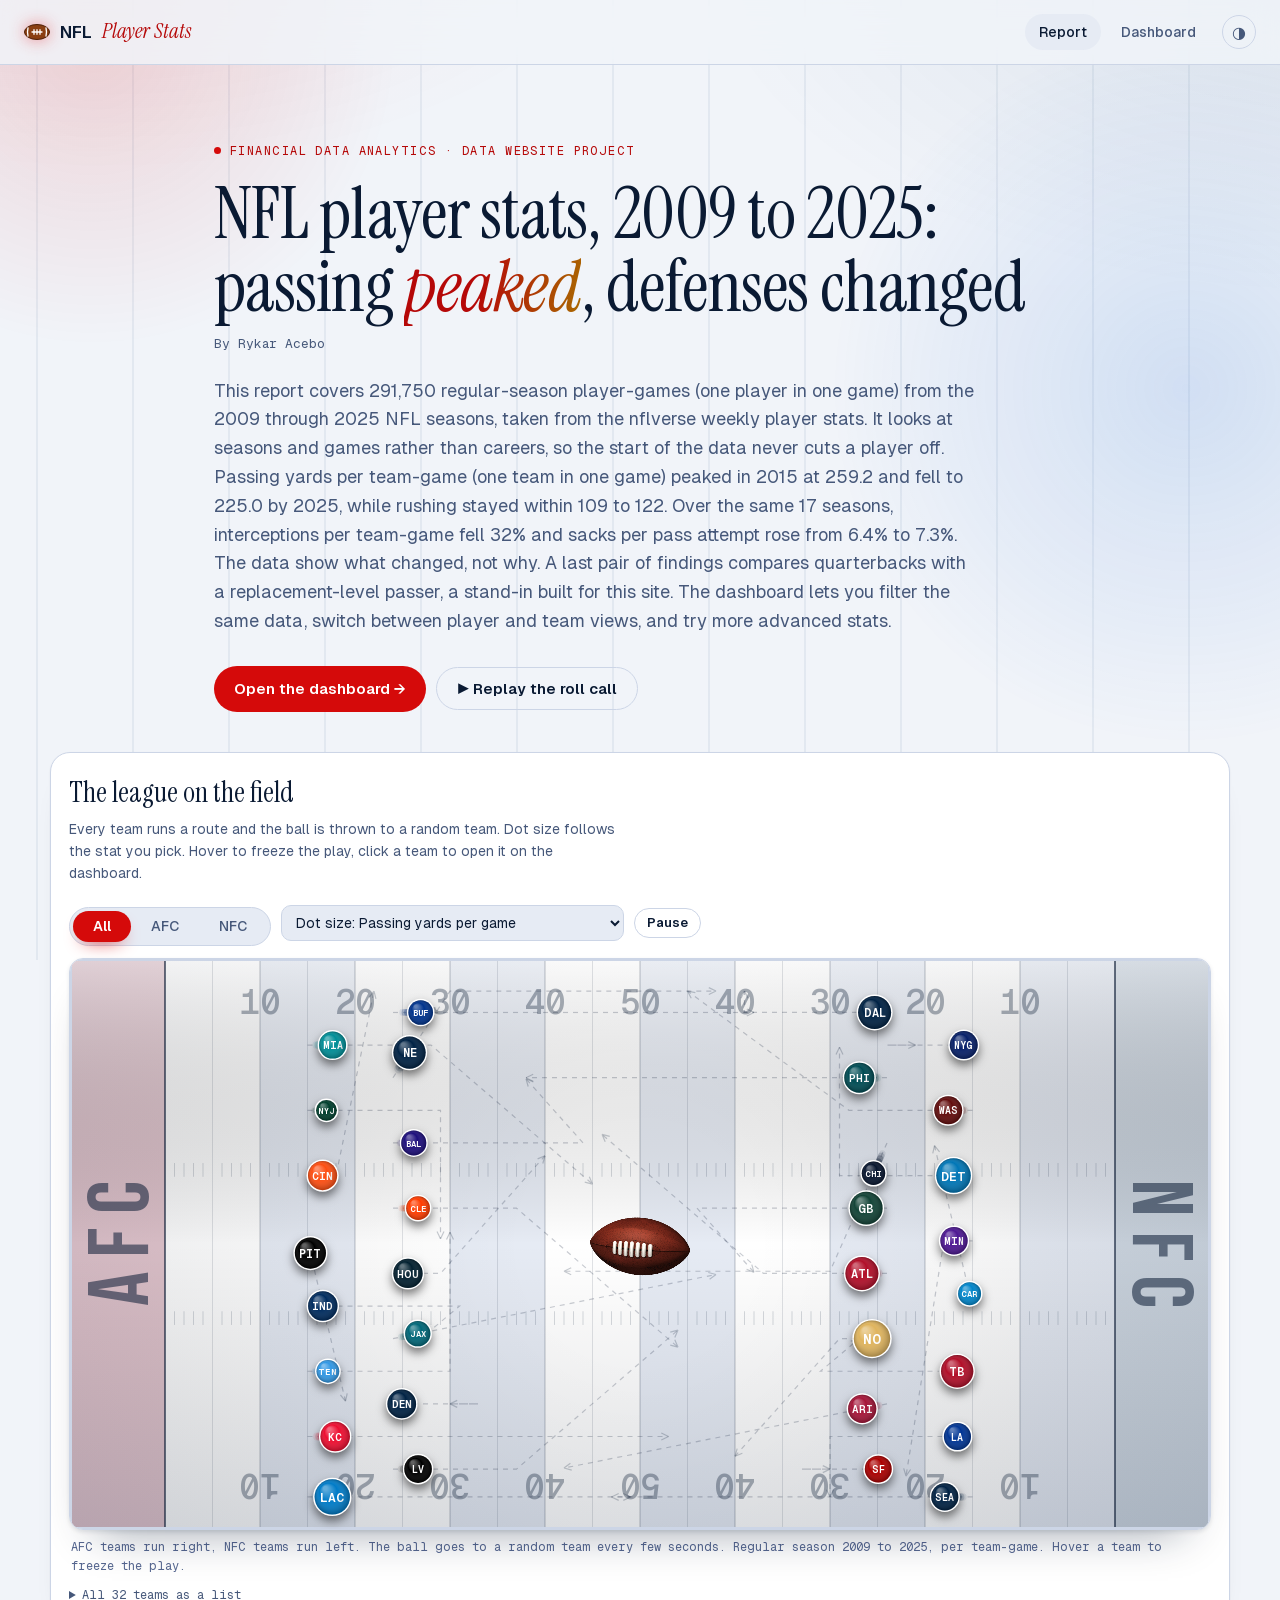
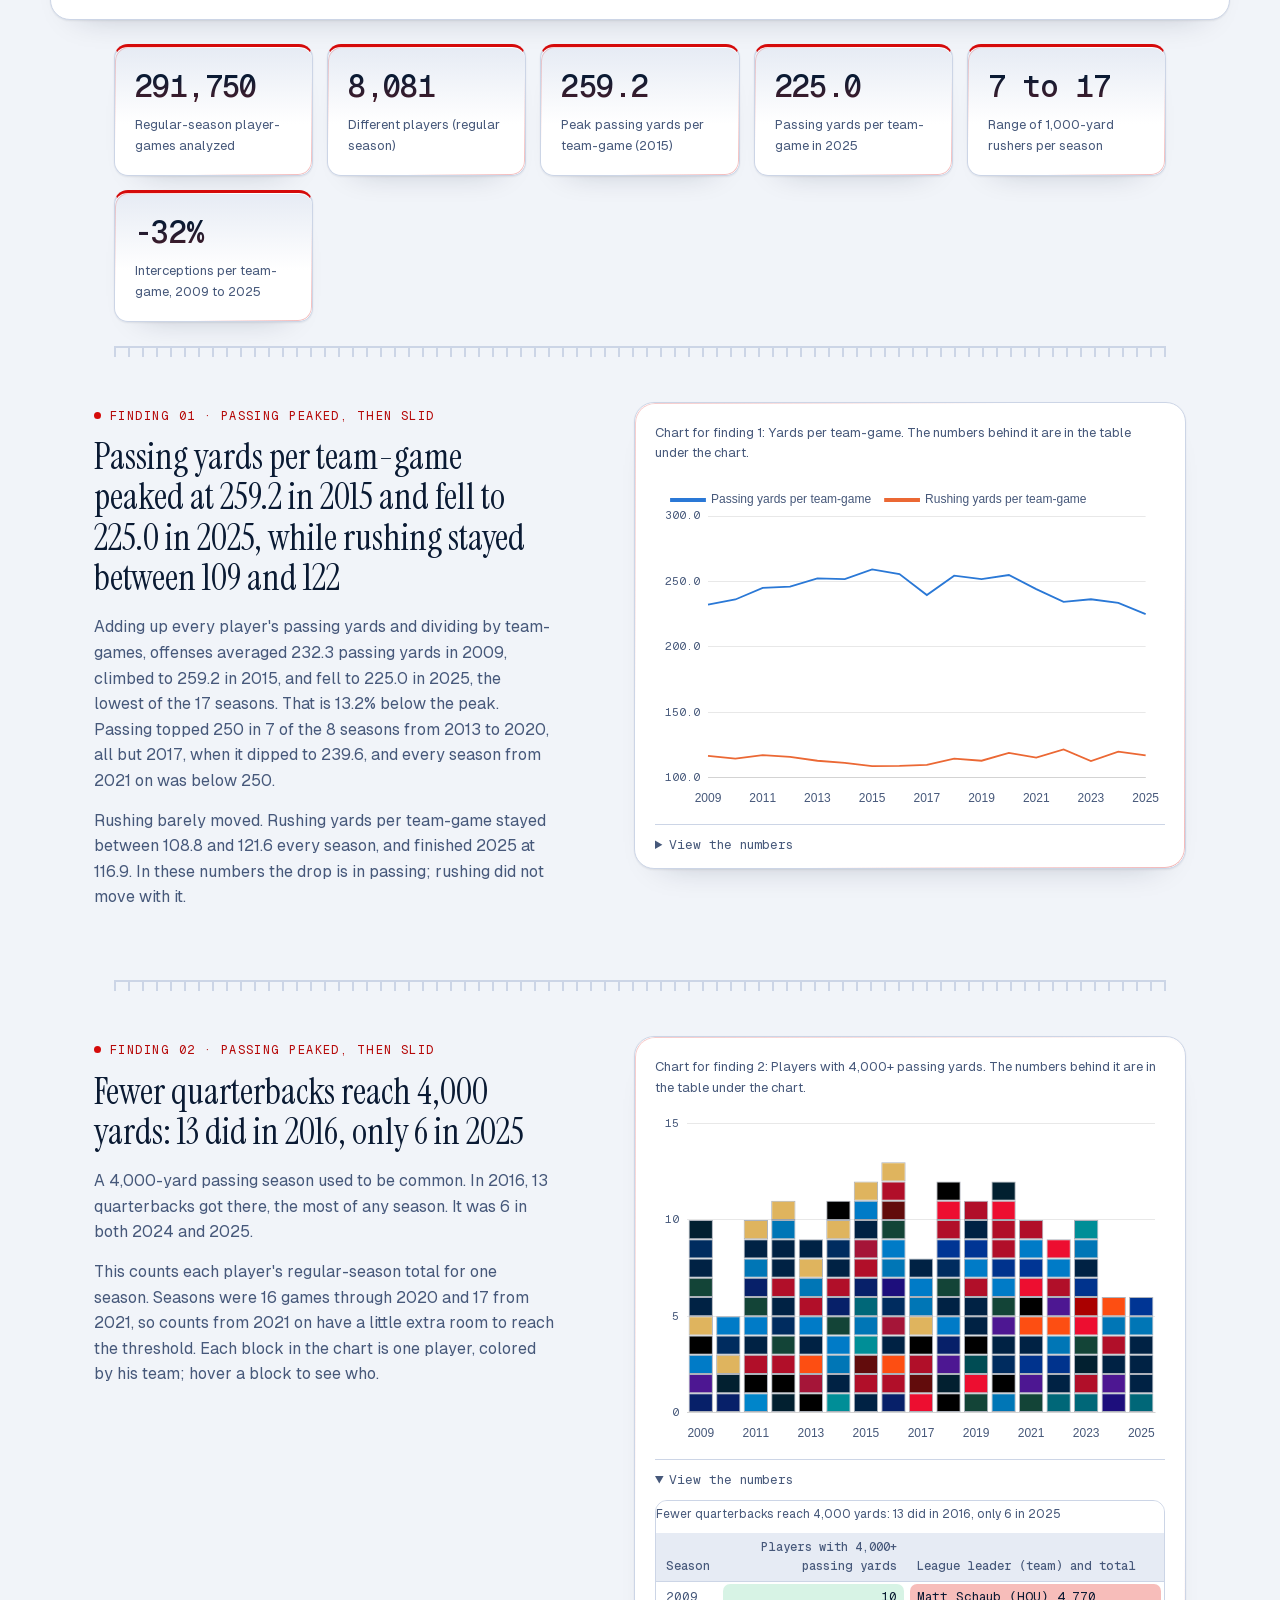
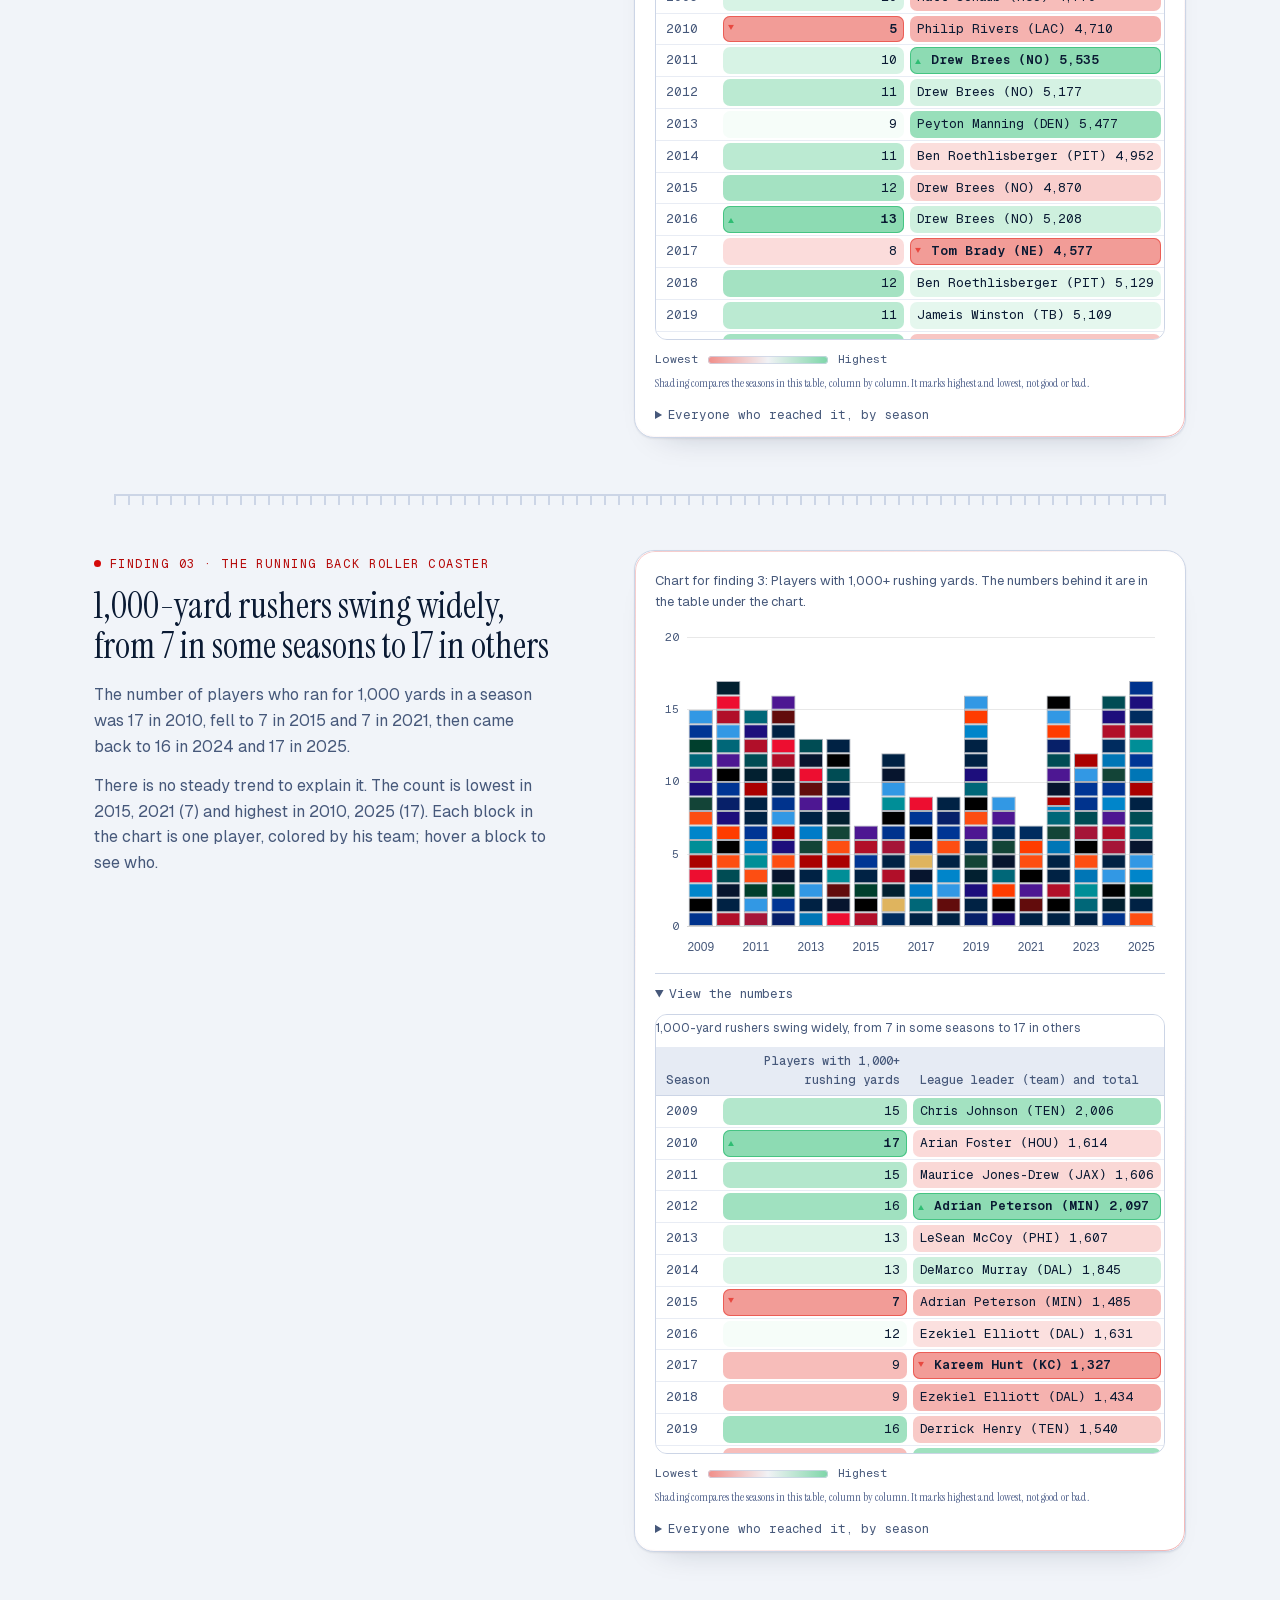
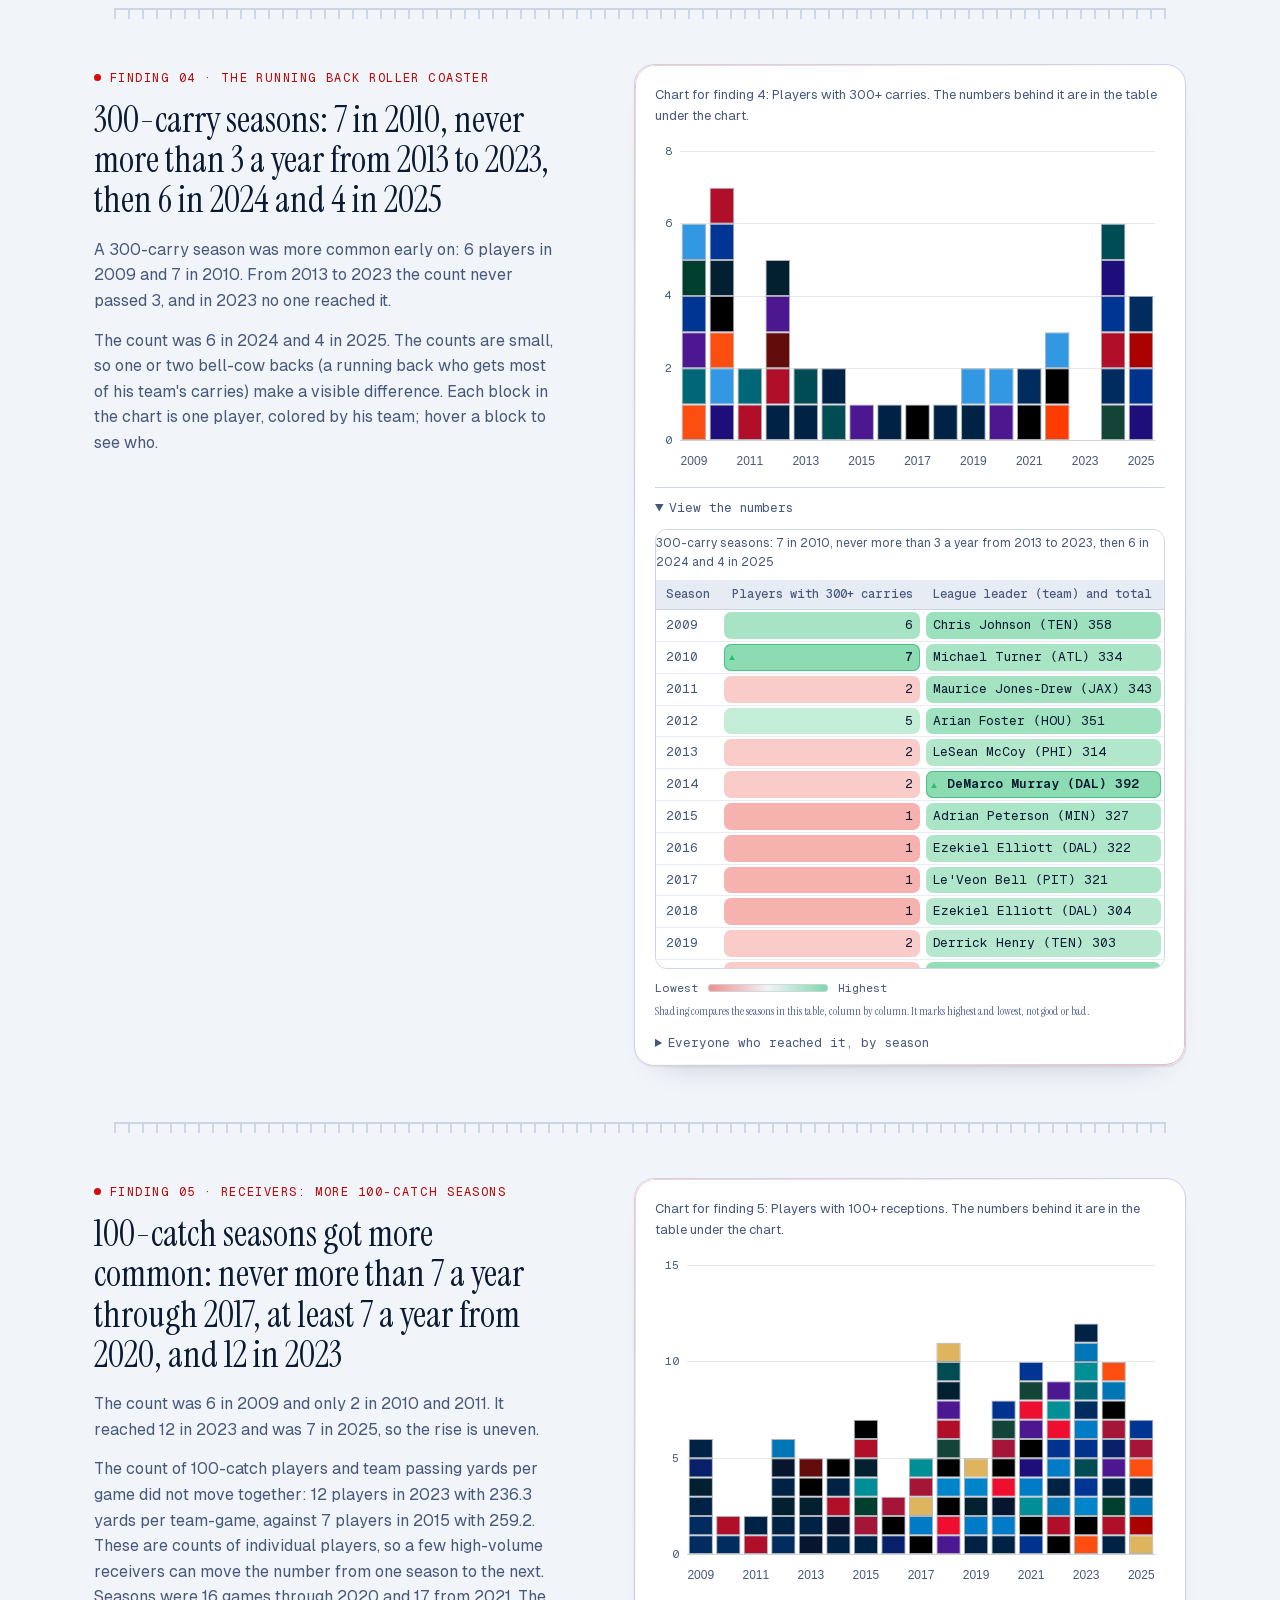
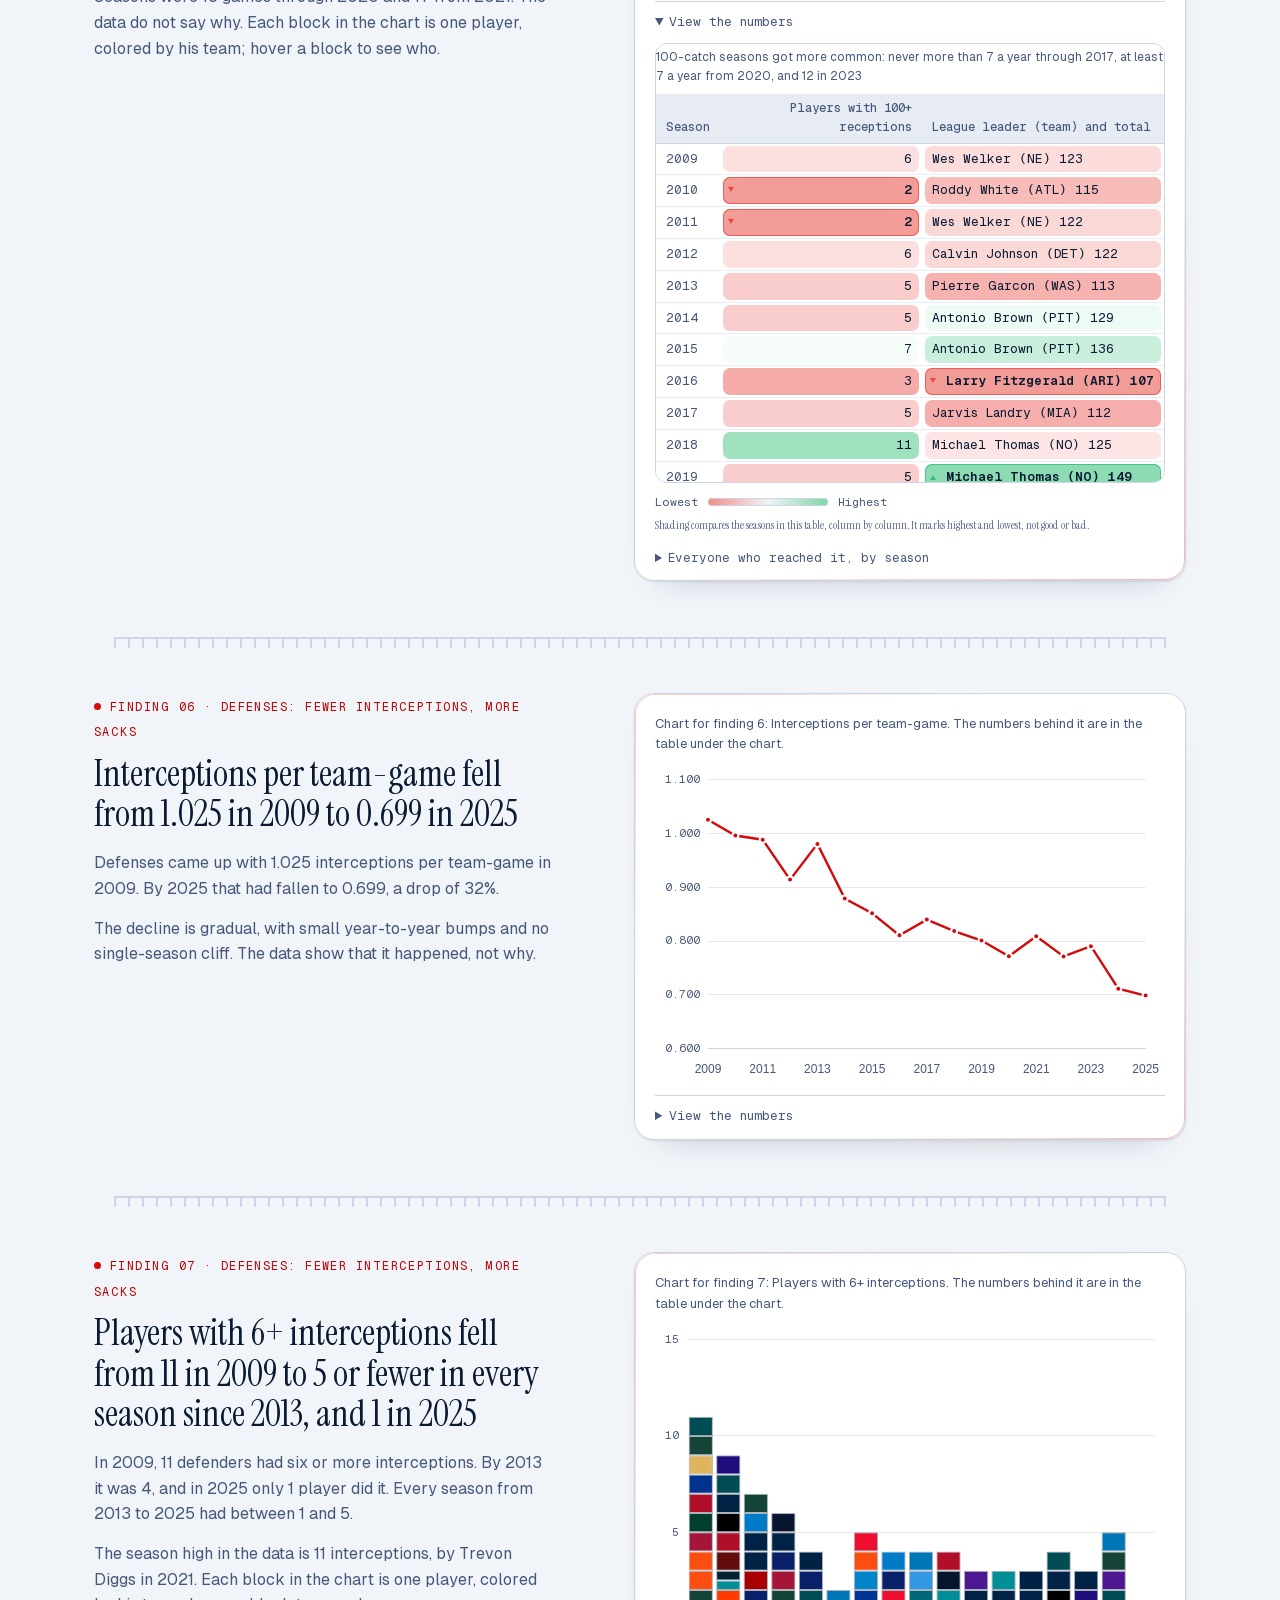
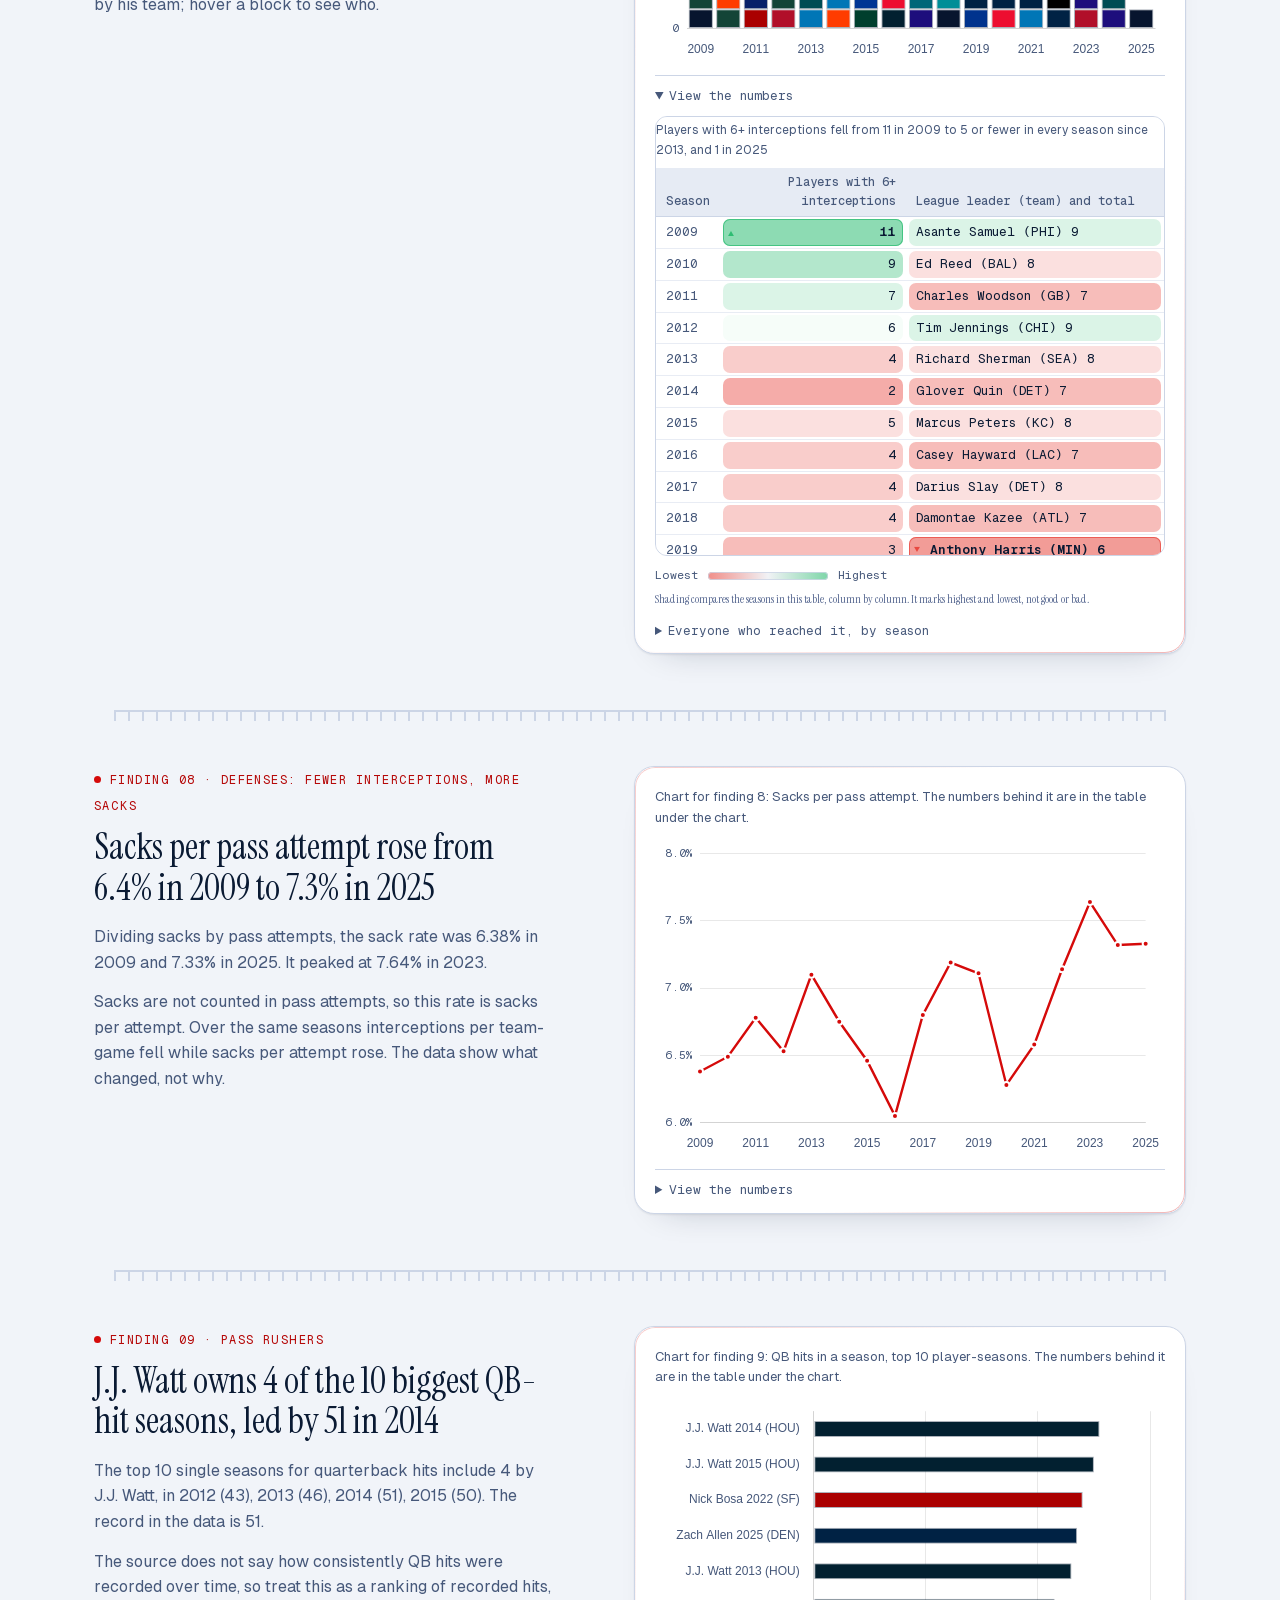
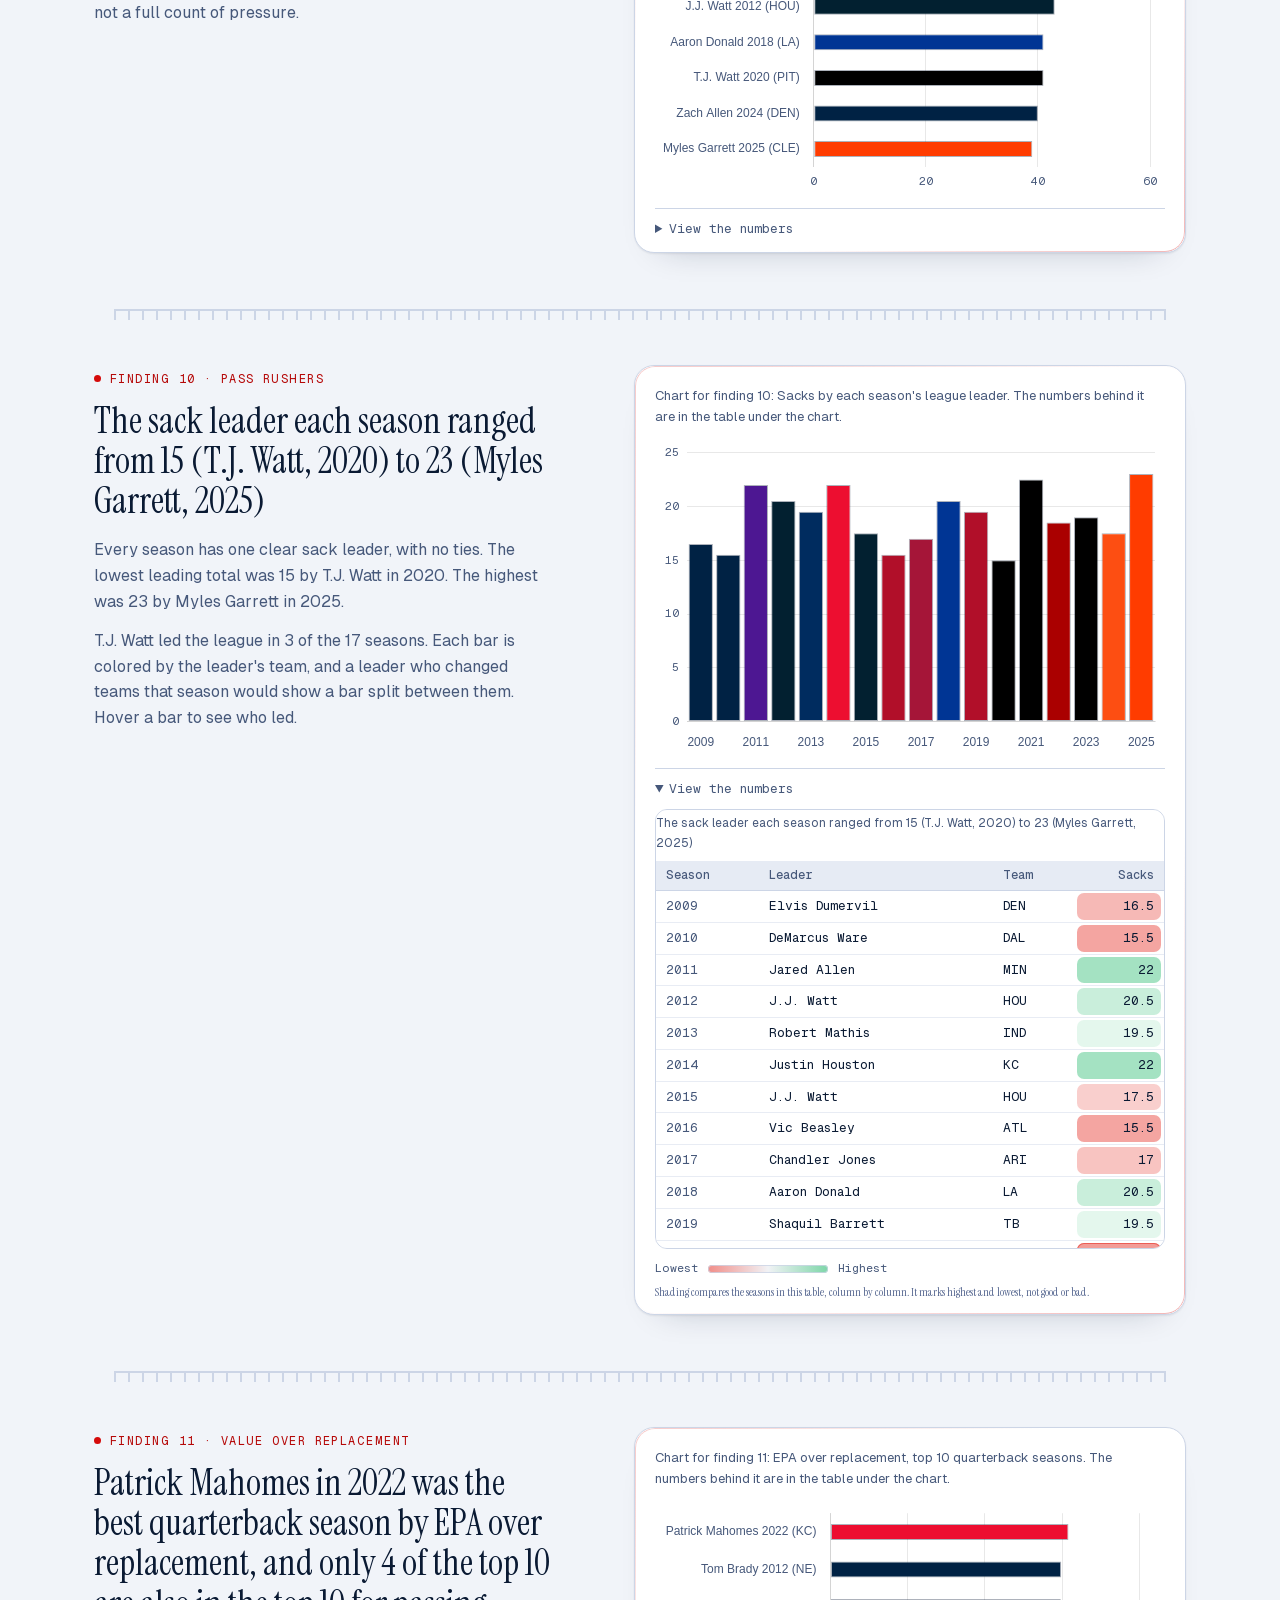
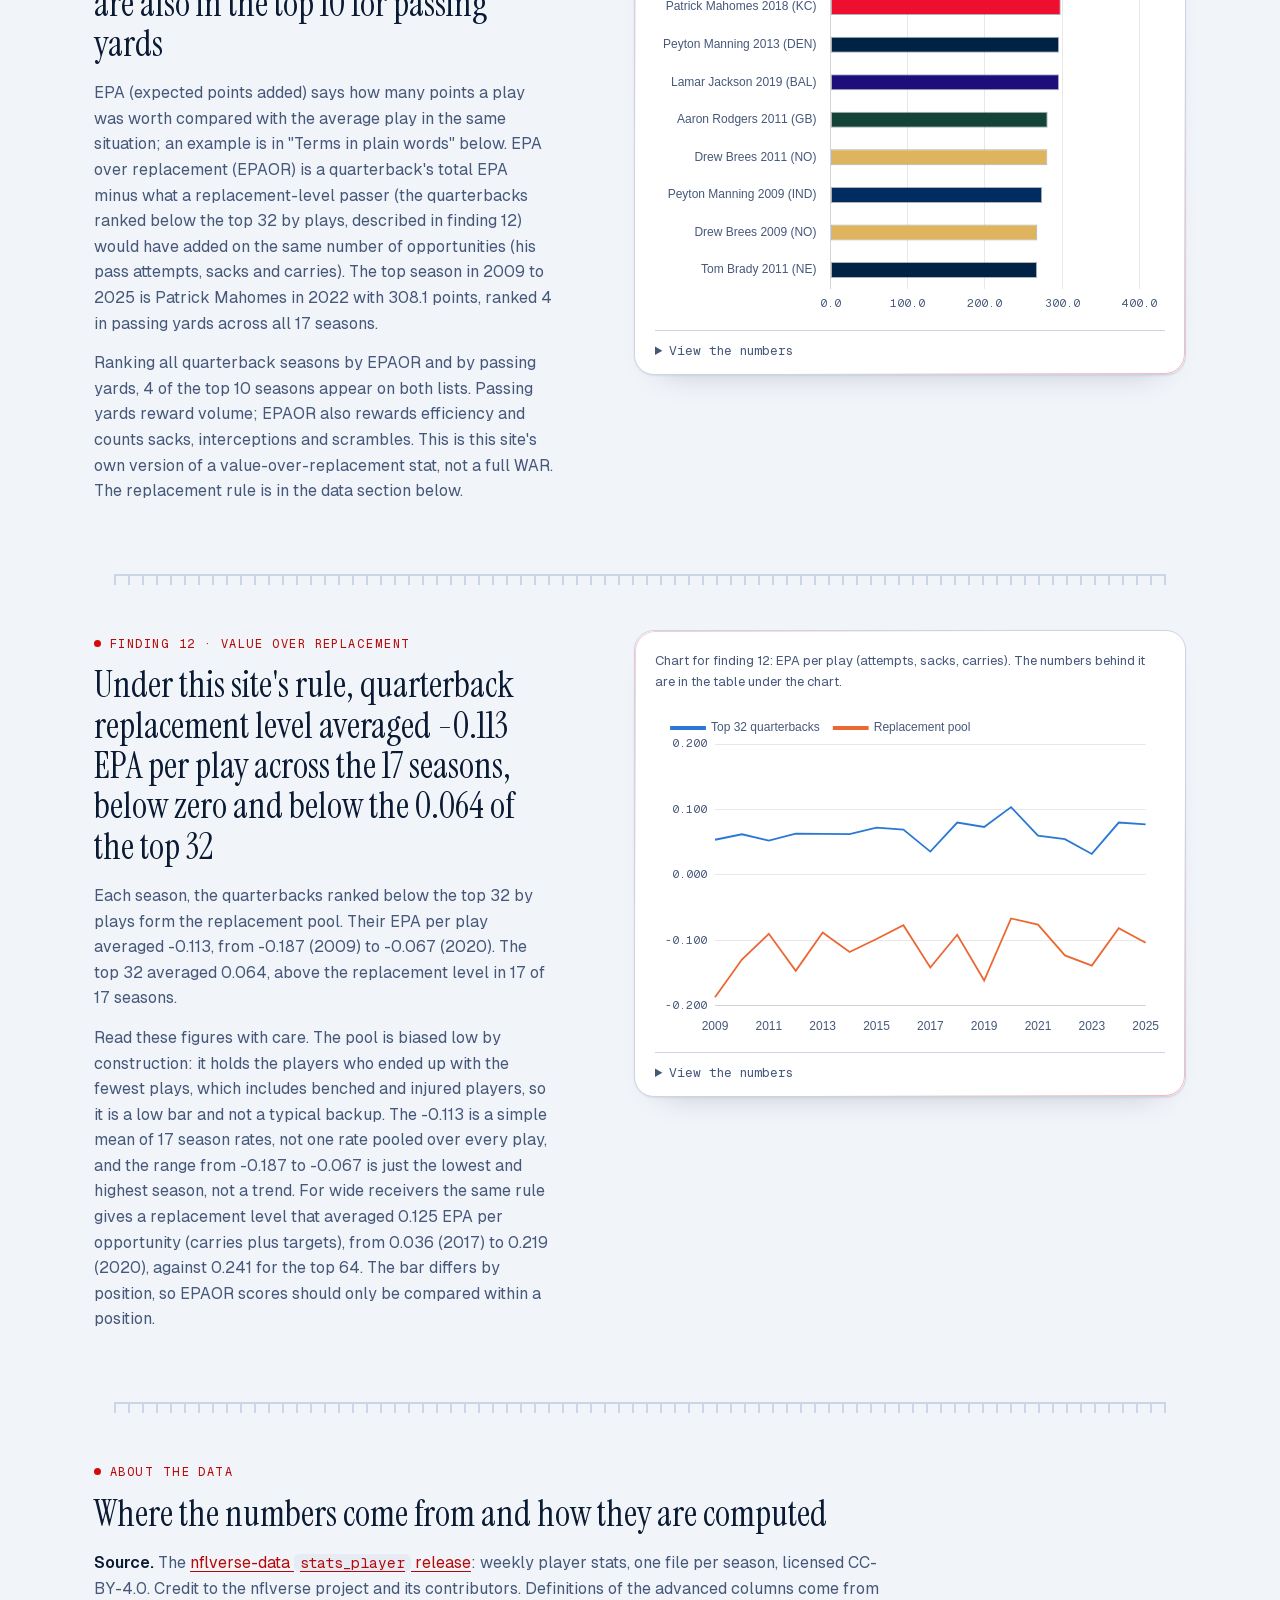
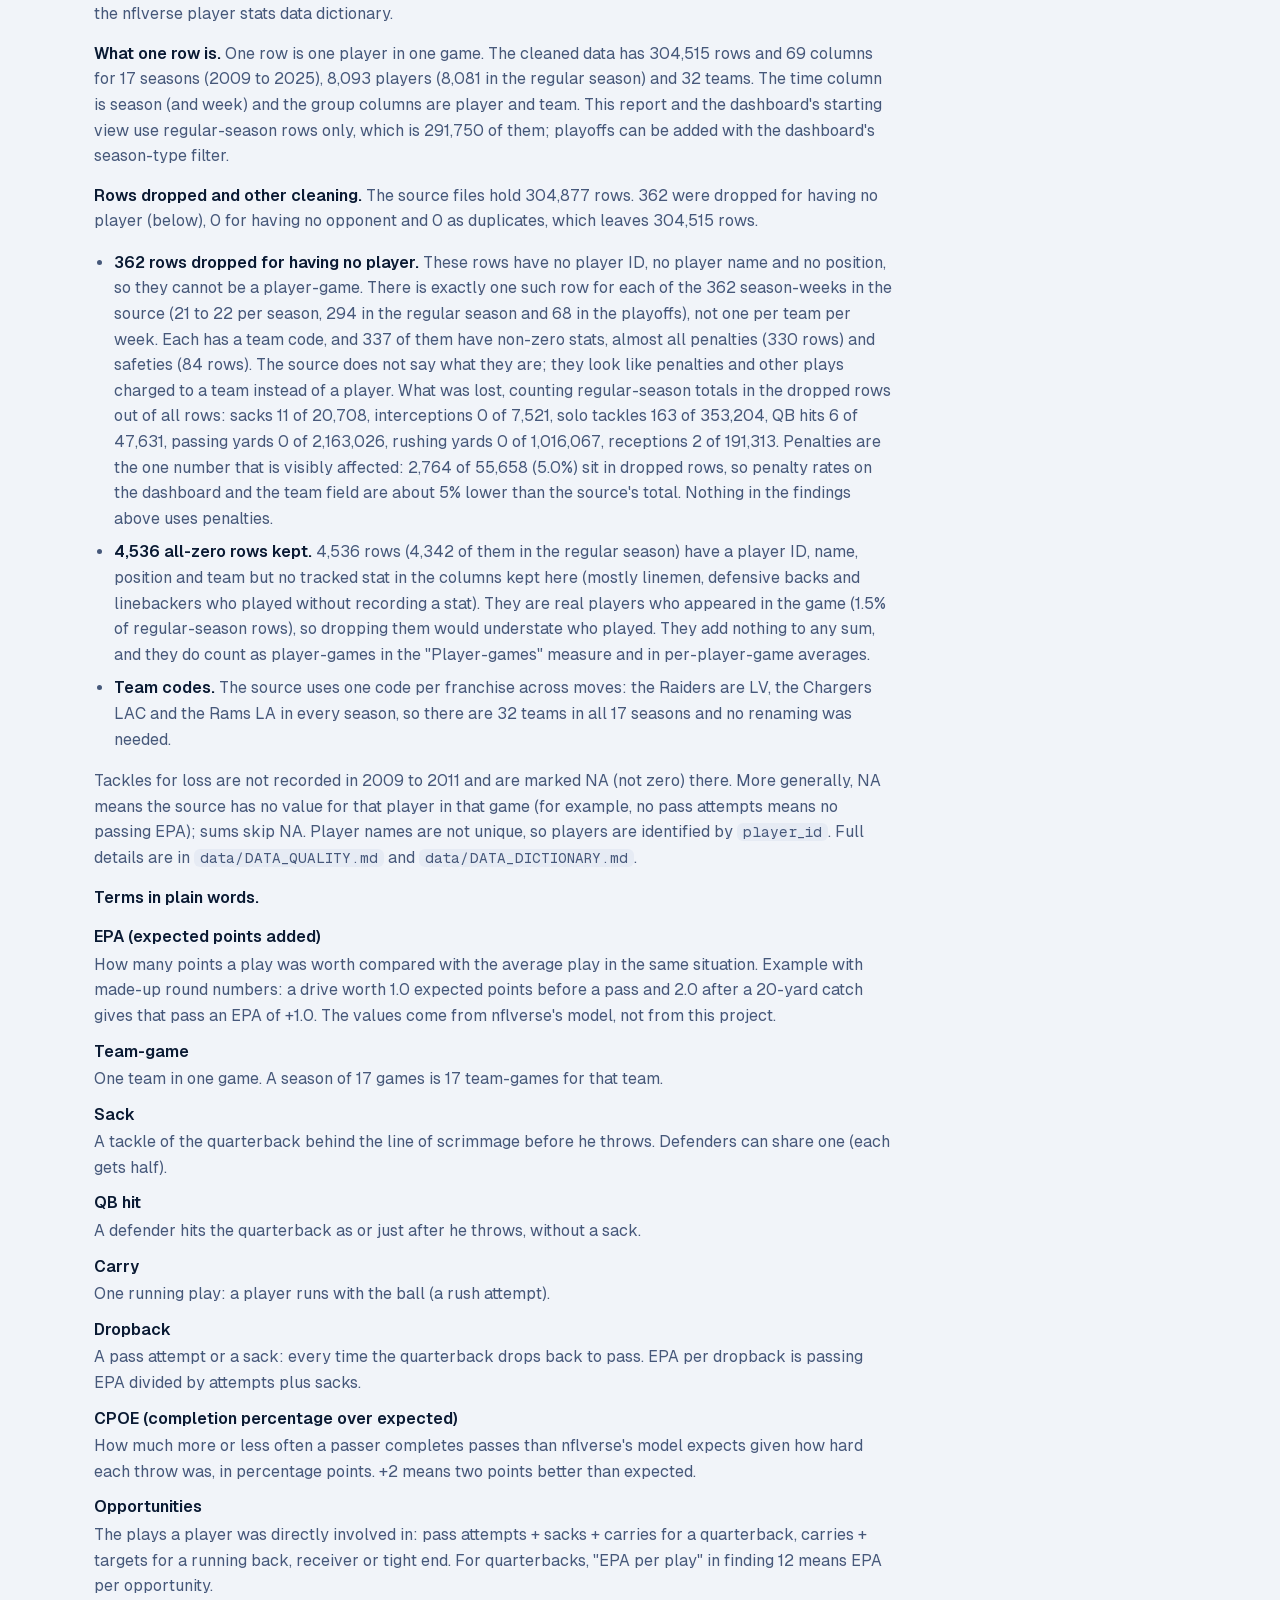
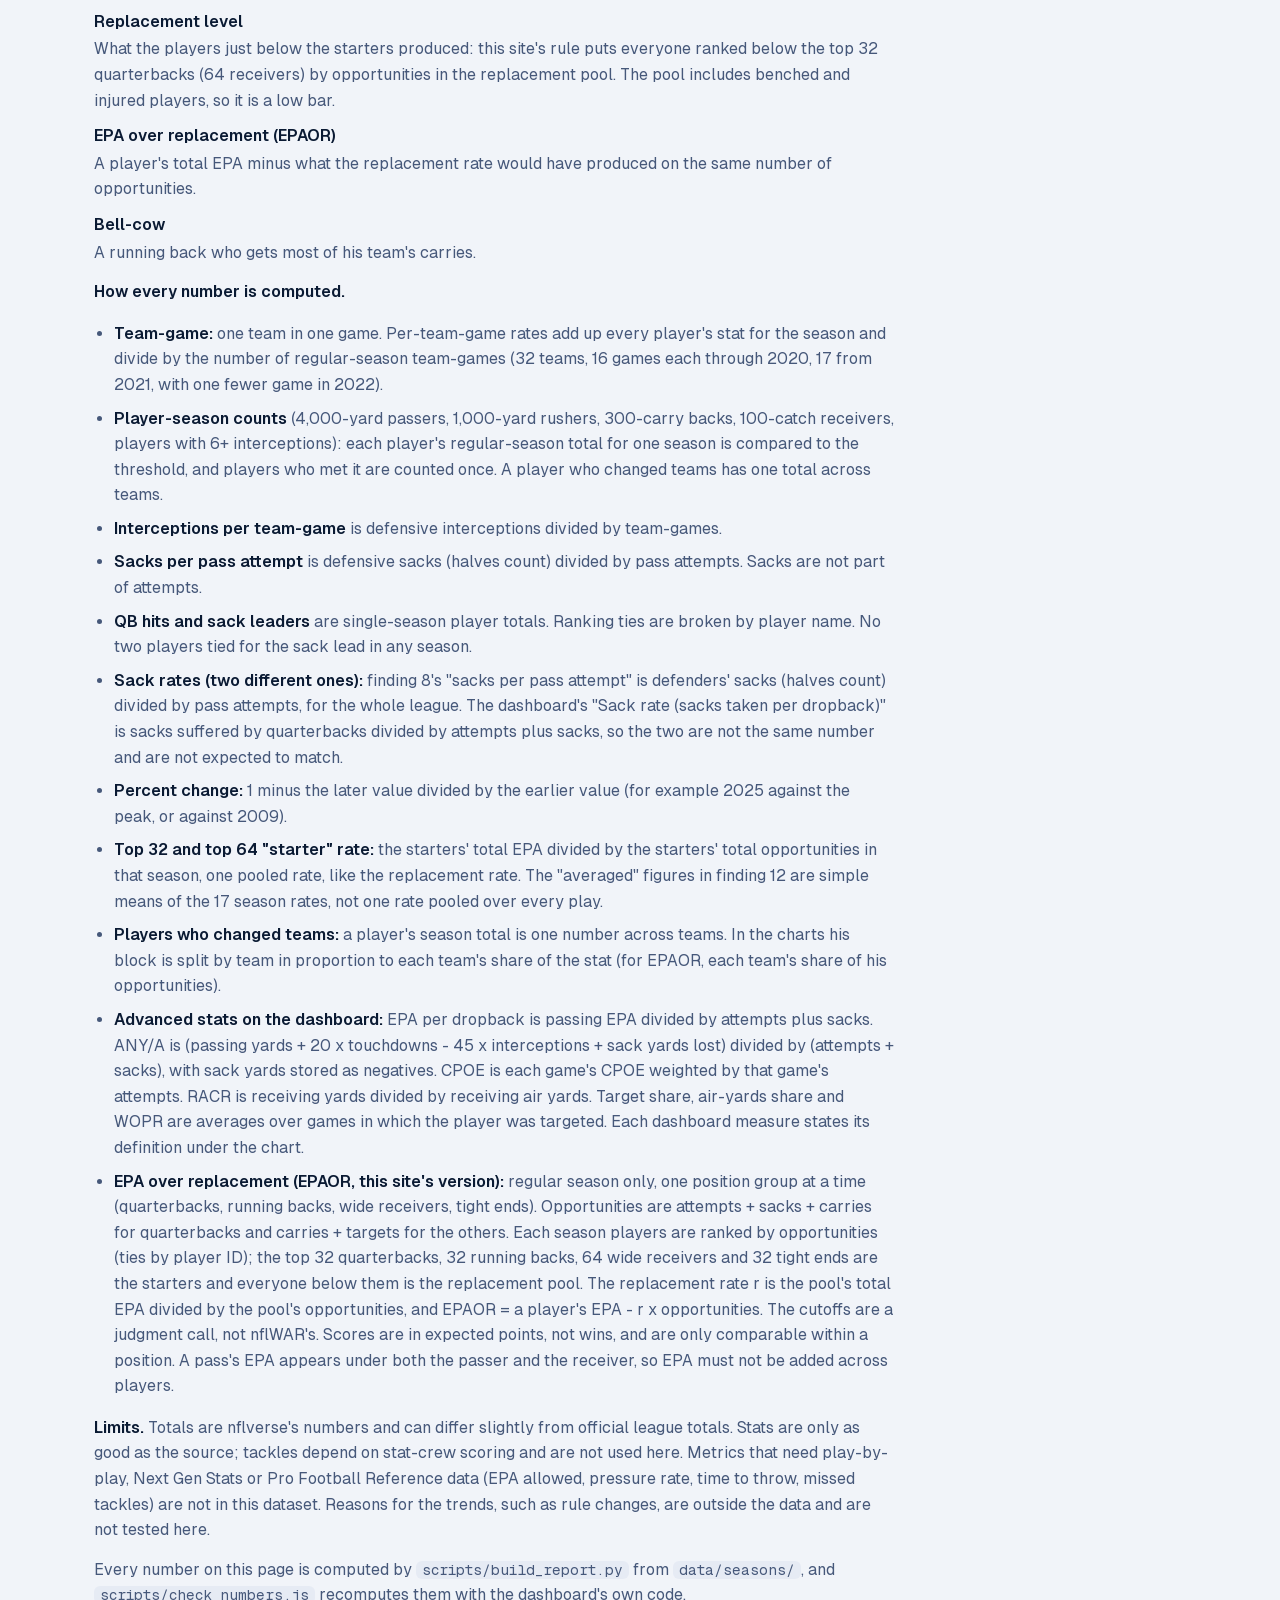
==== commit 8406d030: "Dashboard: simpler top controls under "What do you want to see?" One card with five main controls (P" ====
--- a/index.html
+++ b/index.html
@@ -5,9 +5,9 @@
 <meta name="viewport" content="width=device-width, initial-scale=1">
 <title>NFL Player Stats Report, 2009 to 2025</title>
 <meta name="description" content="What 291,750 NFL player-games say about passing, rushing, receiving and defense from 2009 to 2025.">
-<link rel="stylesheet" href="assets/css/style.css?v=20261002e">
-<link rel="stylesheet" href="assets/css/polish.css?v=20261002e">
-<link rel="stylesheet" href="assets/css/intro.css?v=20261002e">
+<link rel="stylesheet" href="assets/css/style.css?v=20261002h">
+<link rel="stylesheet" href="assets/css/polish.css?v=20261002h">
+<link rel="stylesheet" href="assets/css/intro.css?v=20261002h">
 <link rel="icon" href="data:image/svg+xml,%3Csvg xmlns='http://www.w3.org/2000/svg' viewBox='0 0 52 32'%3E%3Cellipse cx='26' cy='16' rx='25' ry='15' fill='%238a3f12'/%3E%3Cpath d='M16 16H36M20 11.5V20.5M26 11.5V20.5M32 11.5V20.5' stroke='white' stroke-width='3' stroke-linecap='round'/%3E%3C/svg%3E">
 <script>try{var t=localStorage.getItem('theme');if(t)document.documentElement.dataset.theme=t;else if(matchMedia('(prefers-color-scheme: light)').matches)document.documentElement.dataset.theme='light';}catch(e){}</script>
 </head>
@@ -284,11 +284,11 @@
 
 <footer class="footer">Data: <a href="https://github.com/nflverse/nflverse-data">nflverse</a> (CC-BY-4.0) &middot; Plain HTML, CSS and JavaScript &middot; <a href="dashboard.html">Dashboard</a><br>This is an unofficial, non-commercial student project. The NFL name and shield and the team names and logos belong to the NFL and its teams. They appear here only to identify the league and teams, are loaded from links in the nflverse teams file, and are not stored in this repository.</footer>
 <script src="assets/js/chart.umd.min.js"></script>
-<script src="assets/js/charts.js?v=20261002e"></script>
-<script src="assets/js/teams.js?v=20261002e"></script>
-<script src="assets/js/field.js?v=20261002e"></script>
-<script src="assets/js/report.js?v=20261002e"></script>
-<script src="assets/js/polish.js?v=20261002e" defer></script>
-<script src="assets/js/intro.js?v=20261002e" defer></script>
+<script src="assets/js/charts.js?v=20261002h"></script>
+<script src="assets/js/teams.js?v=20261002h"></script>
+<script src="assets/js/field.js?v=20261002h"></script>
+<script src="assets/js/report.js?v=20261002h"></script>
+<script src="assets/js/polish.js?v=20261002h" defer></script>
+<script src="assets/js/intro.js?v=20261002h" defer></script>
 </body>
 </html>
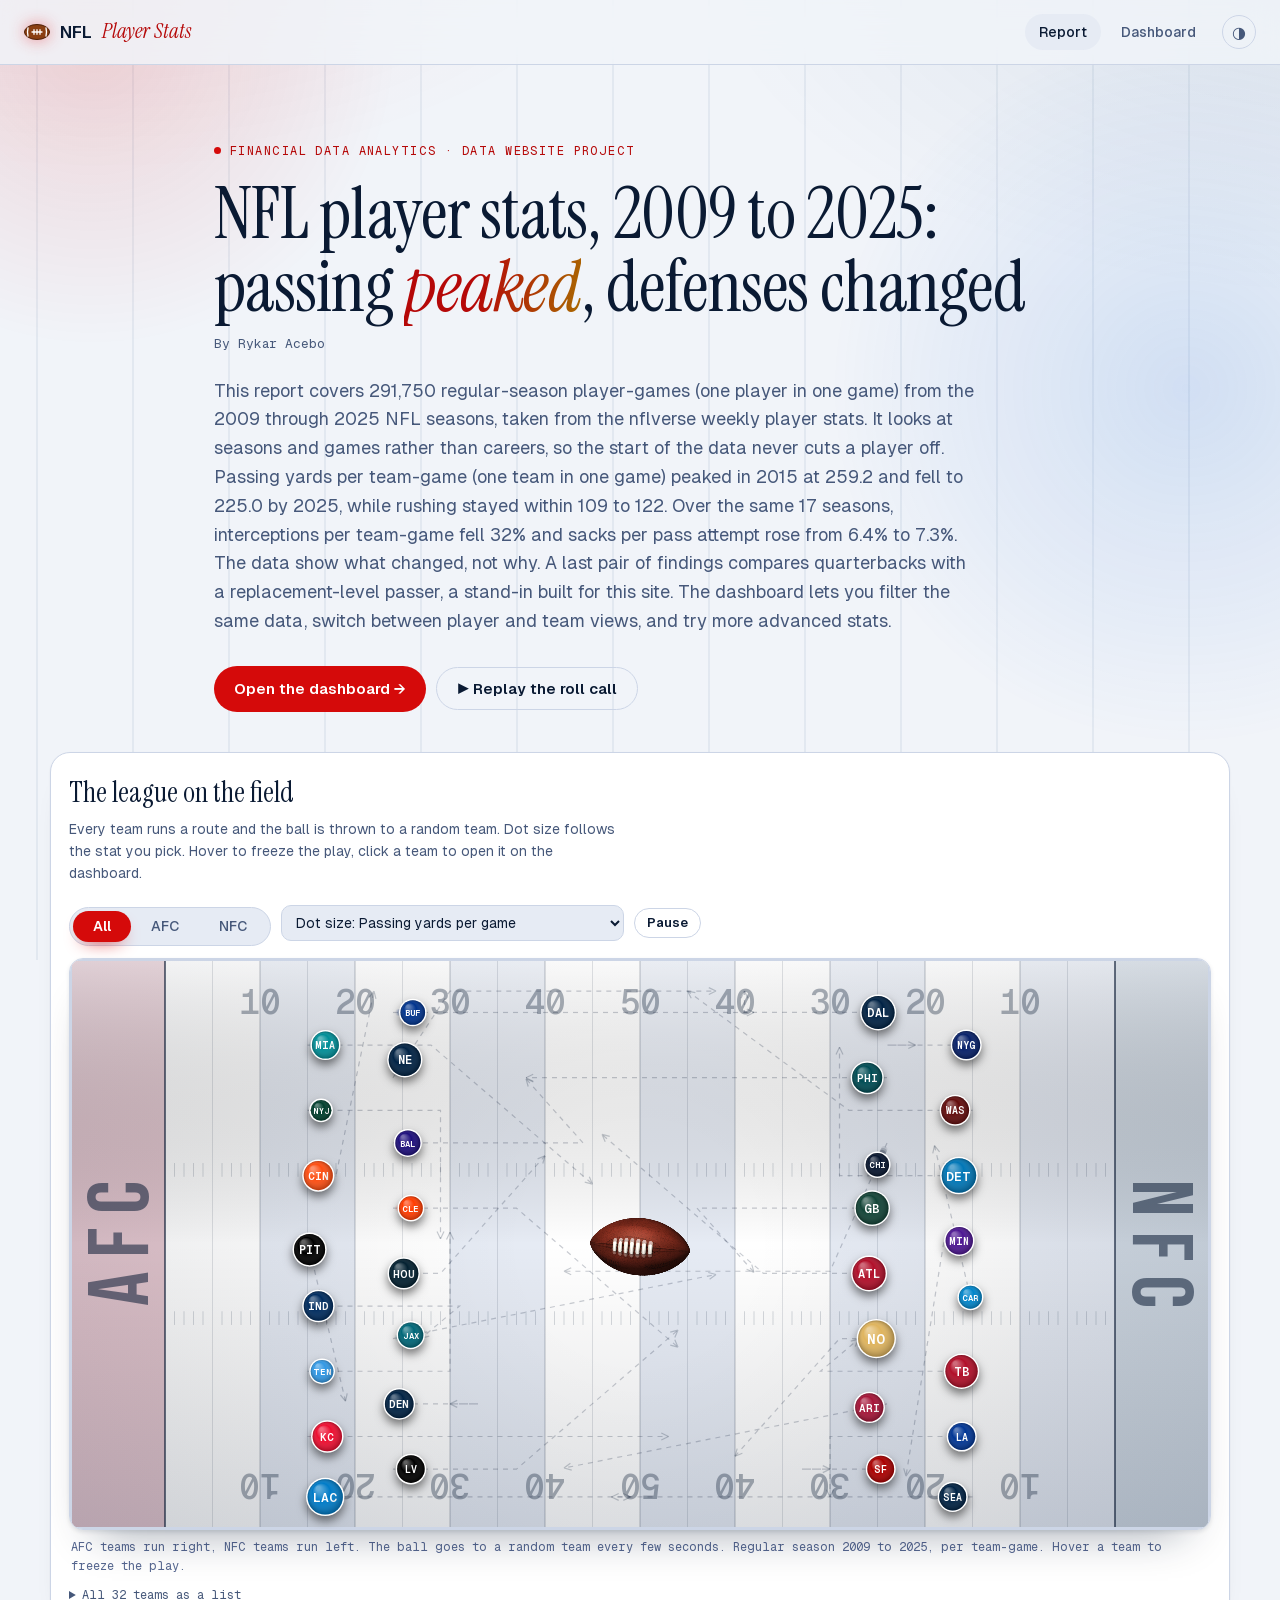
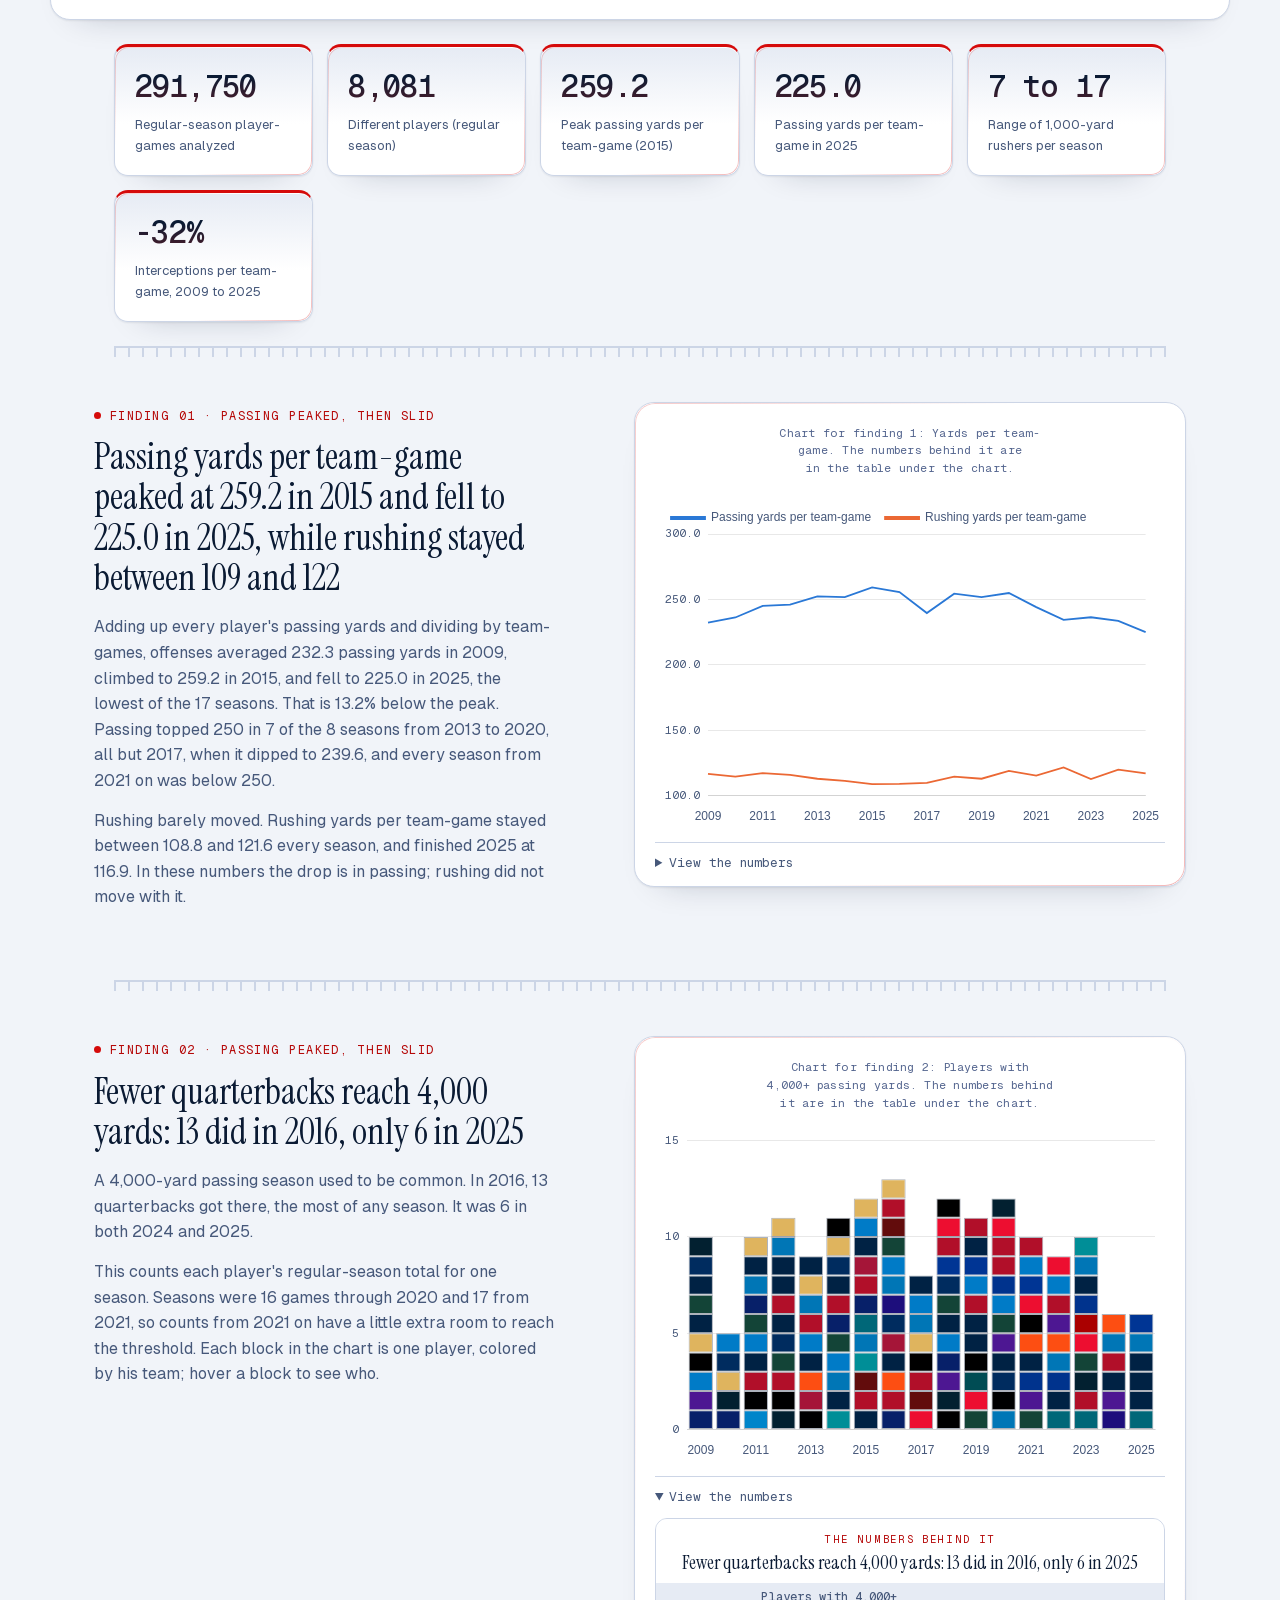
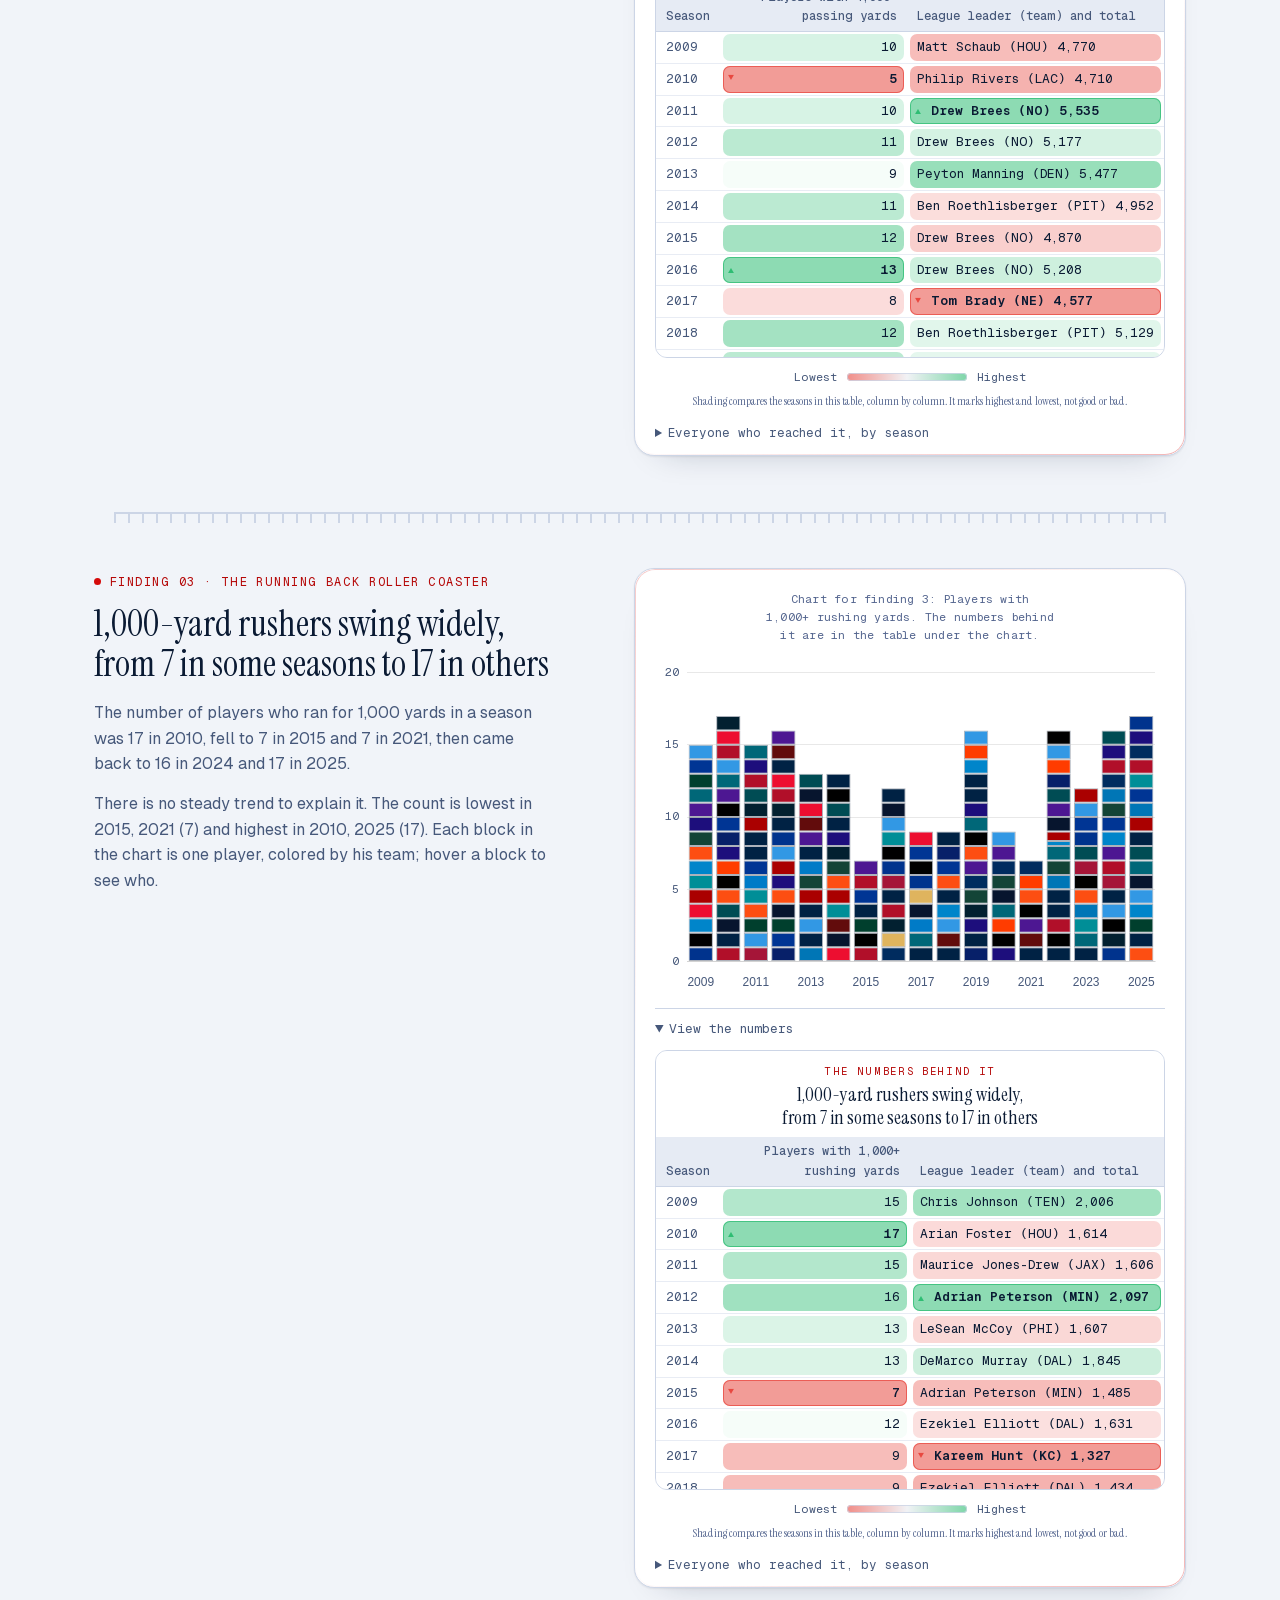
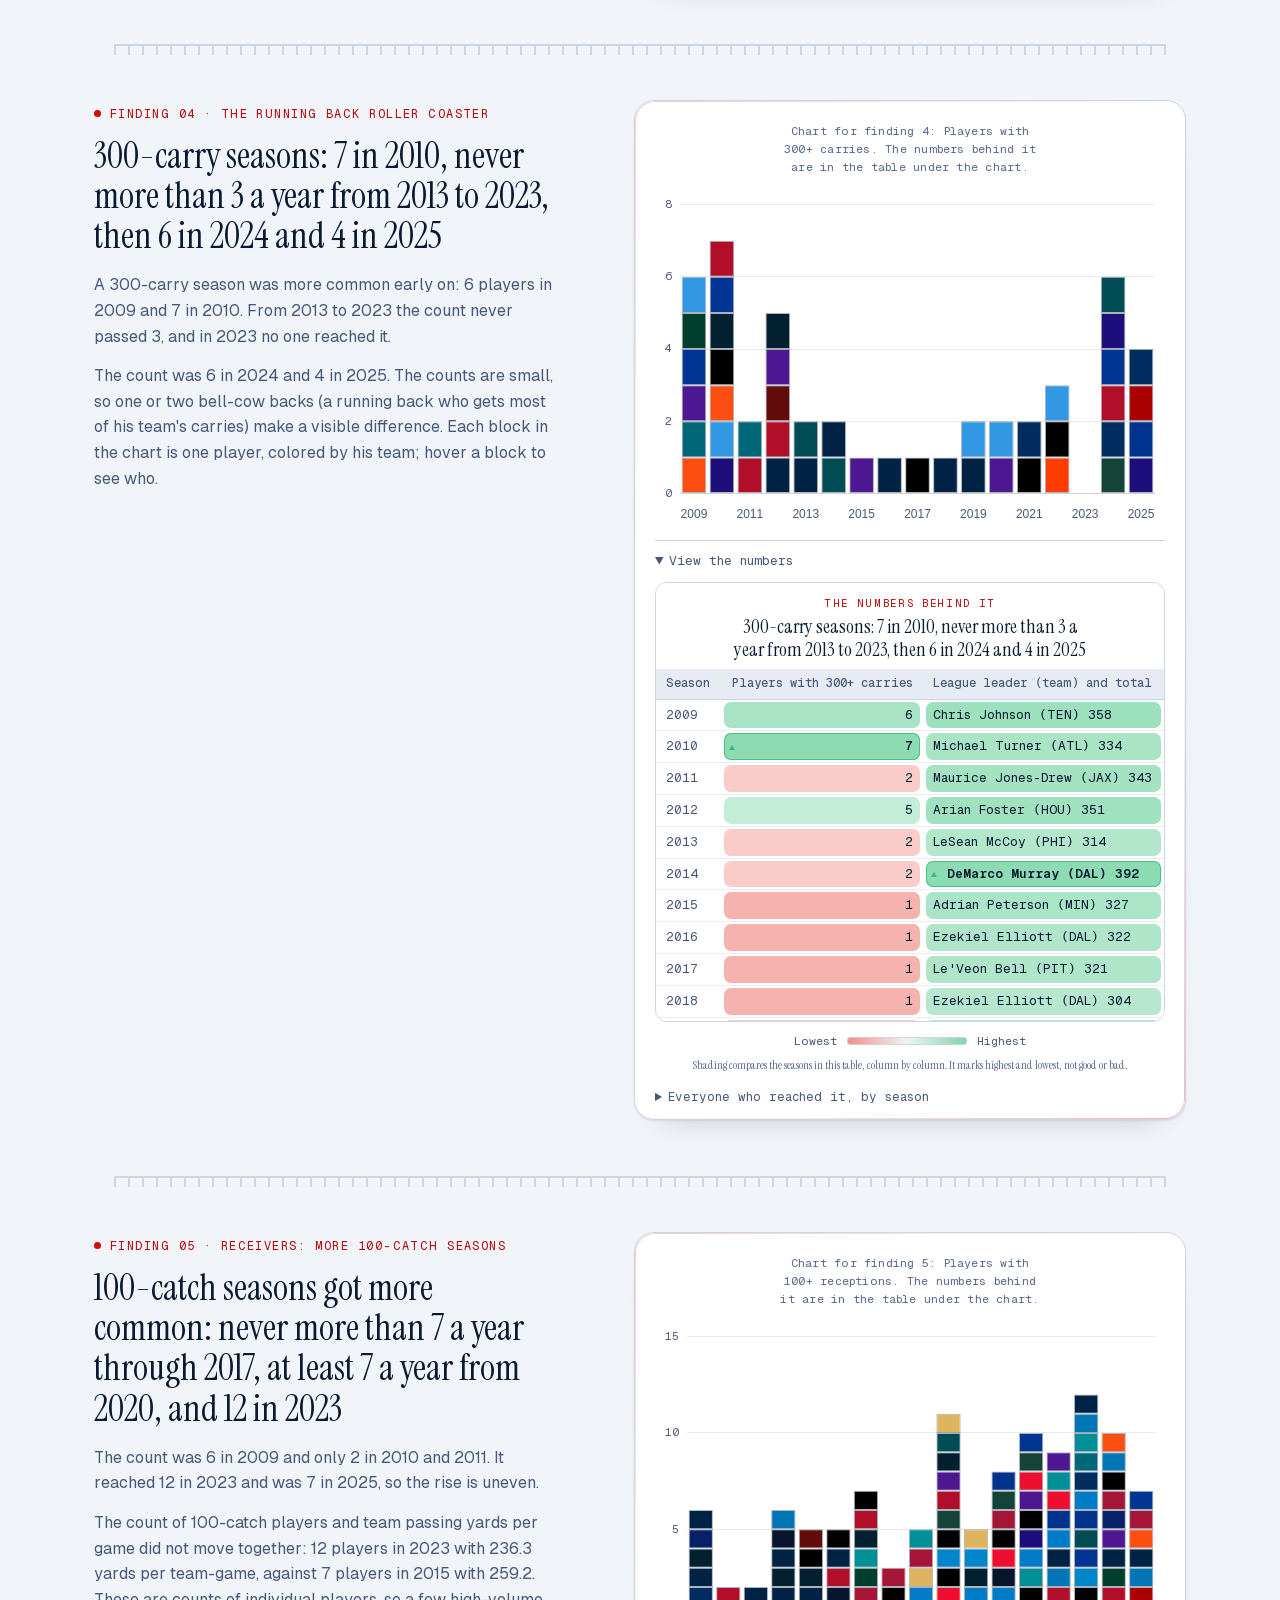
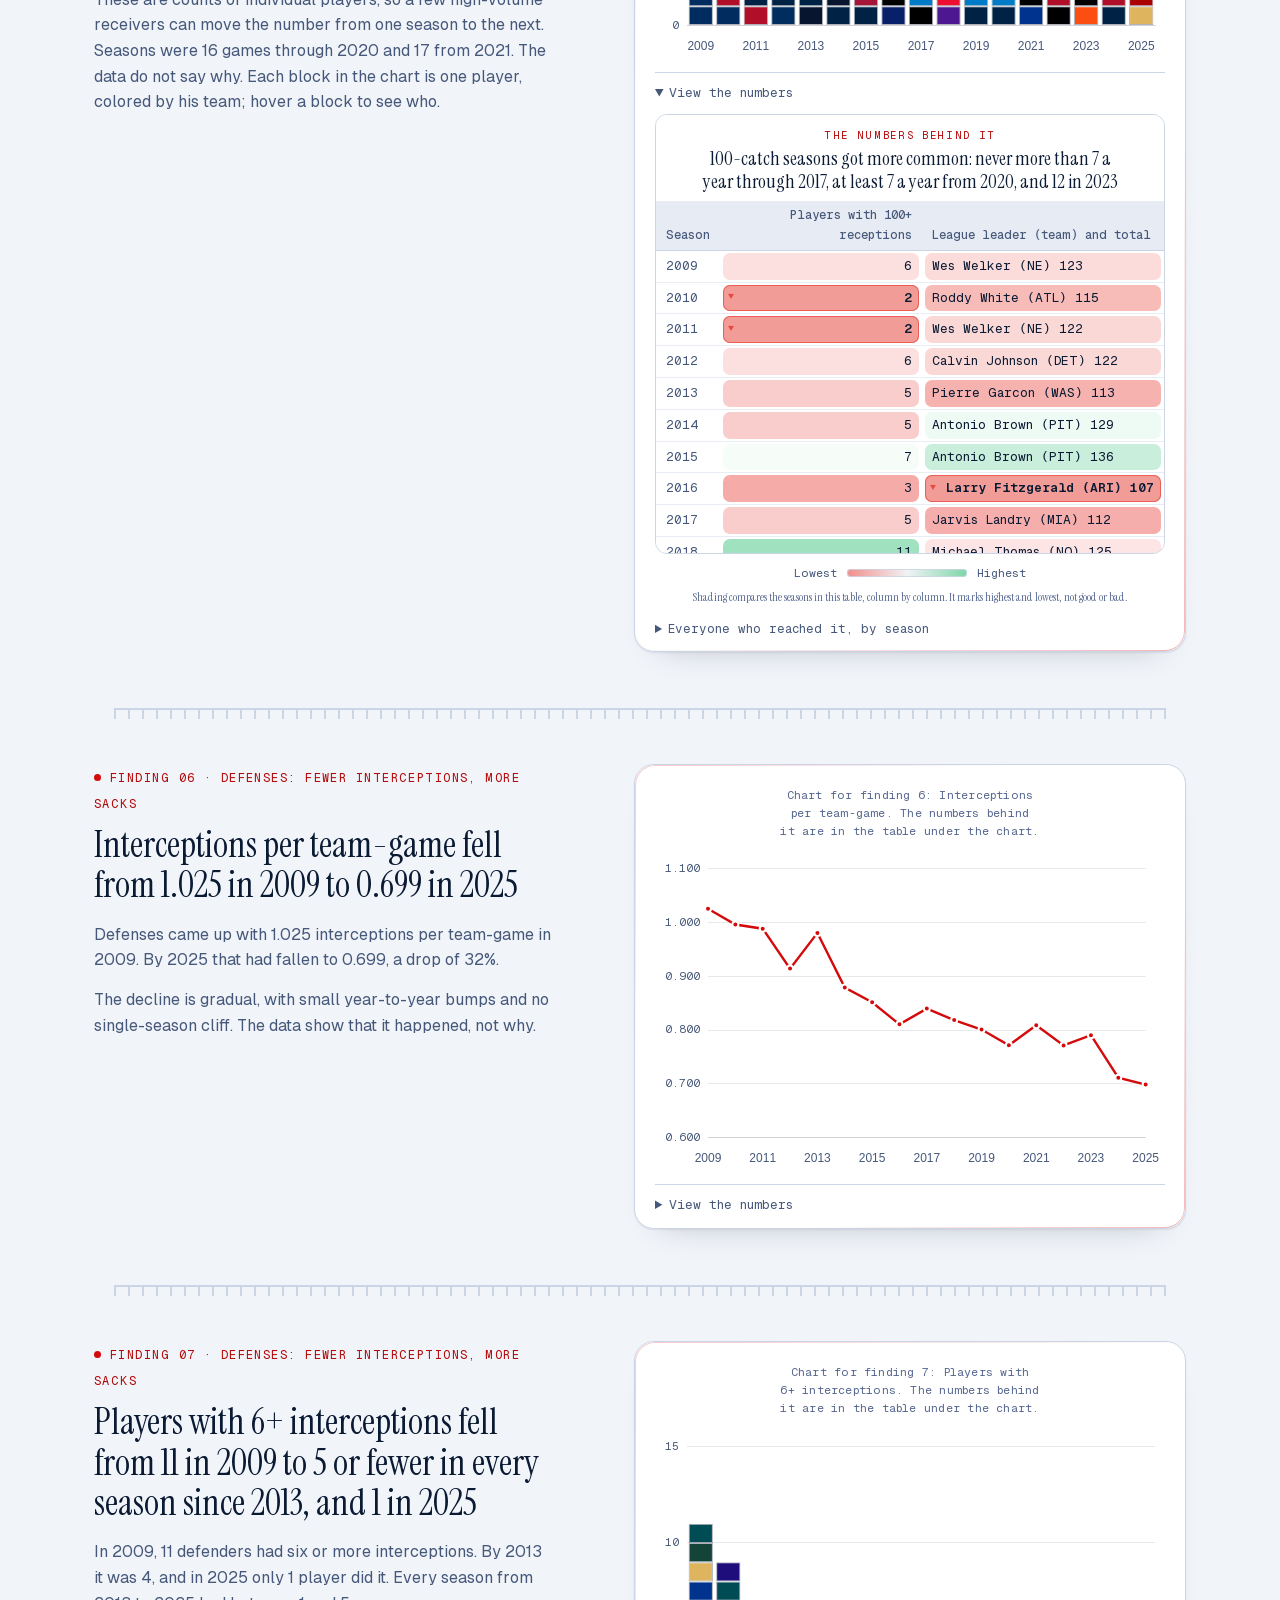
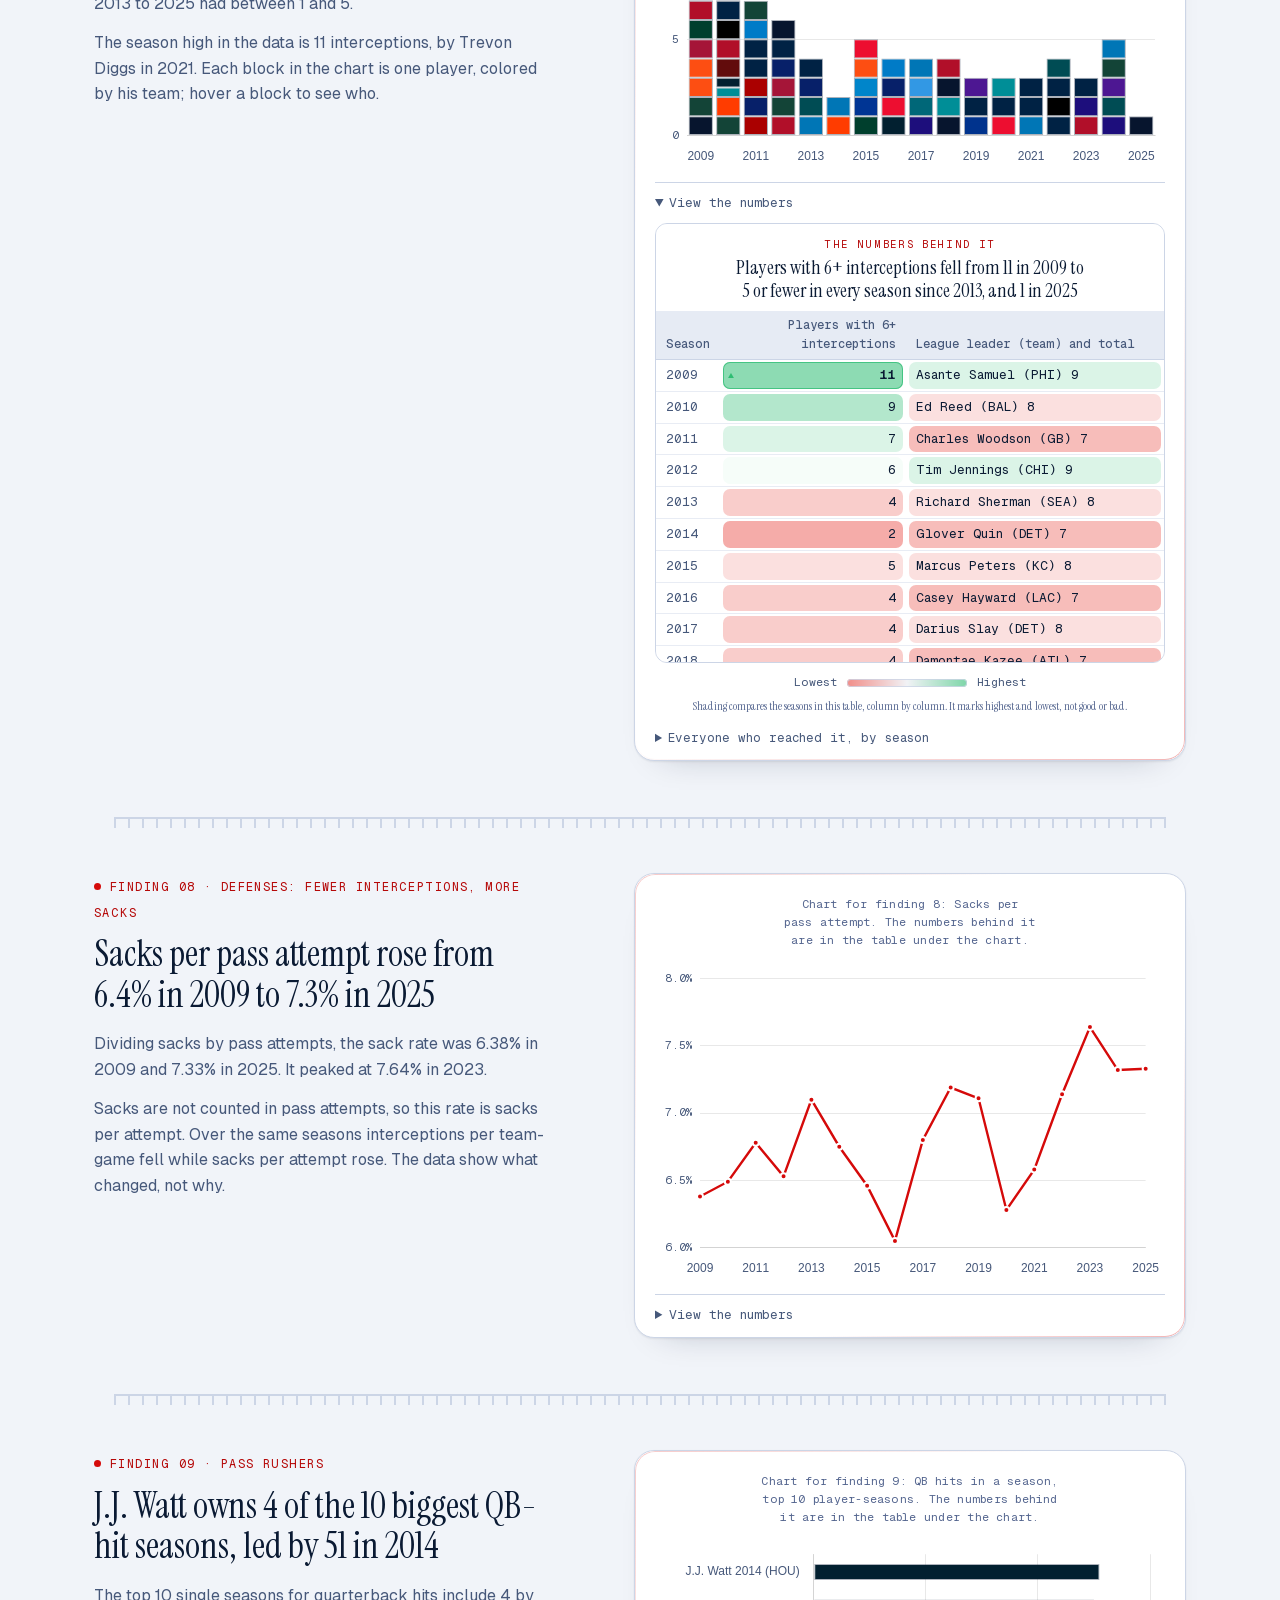
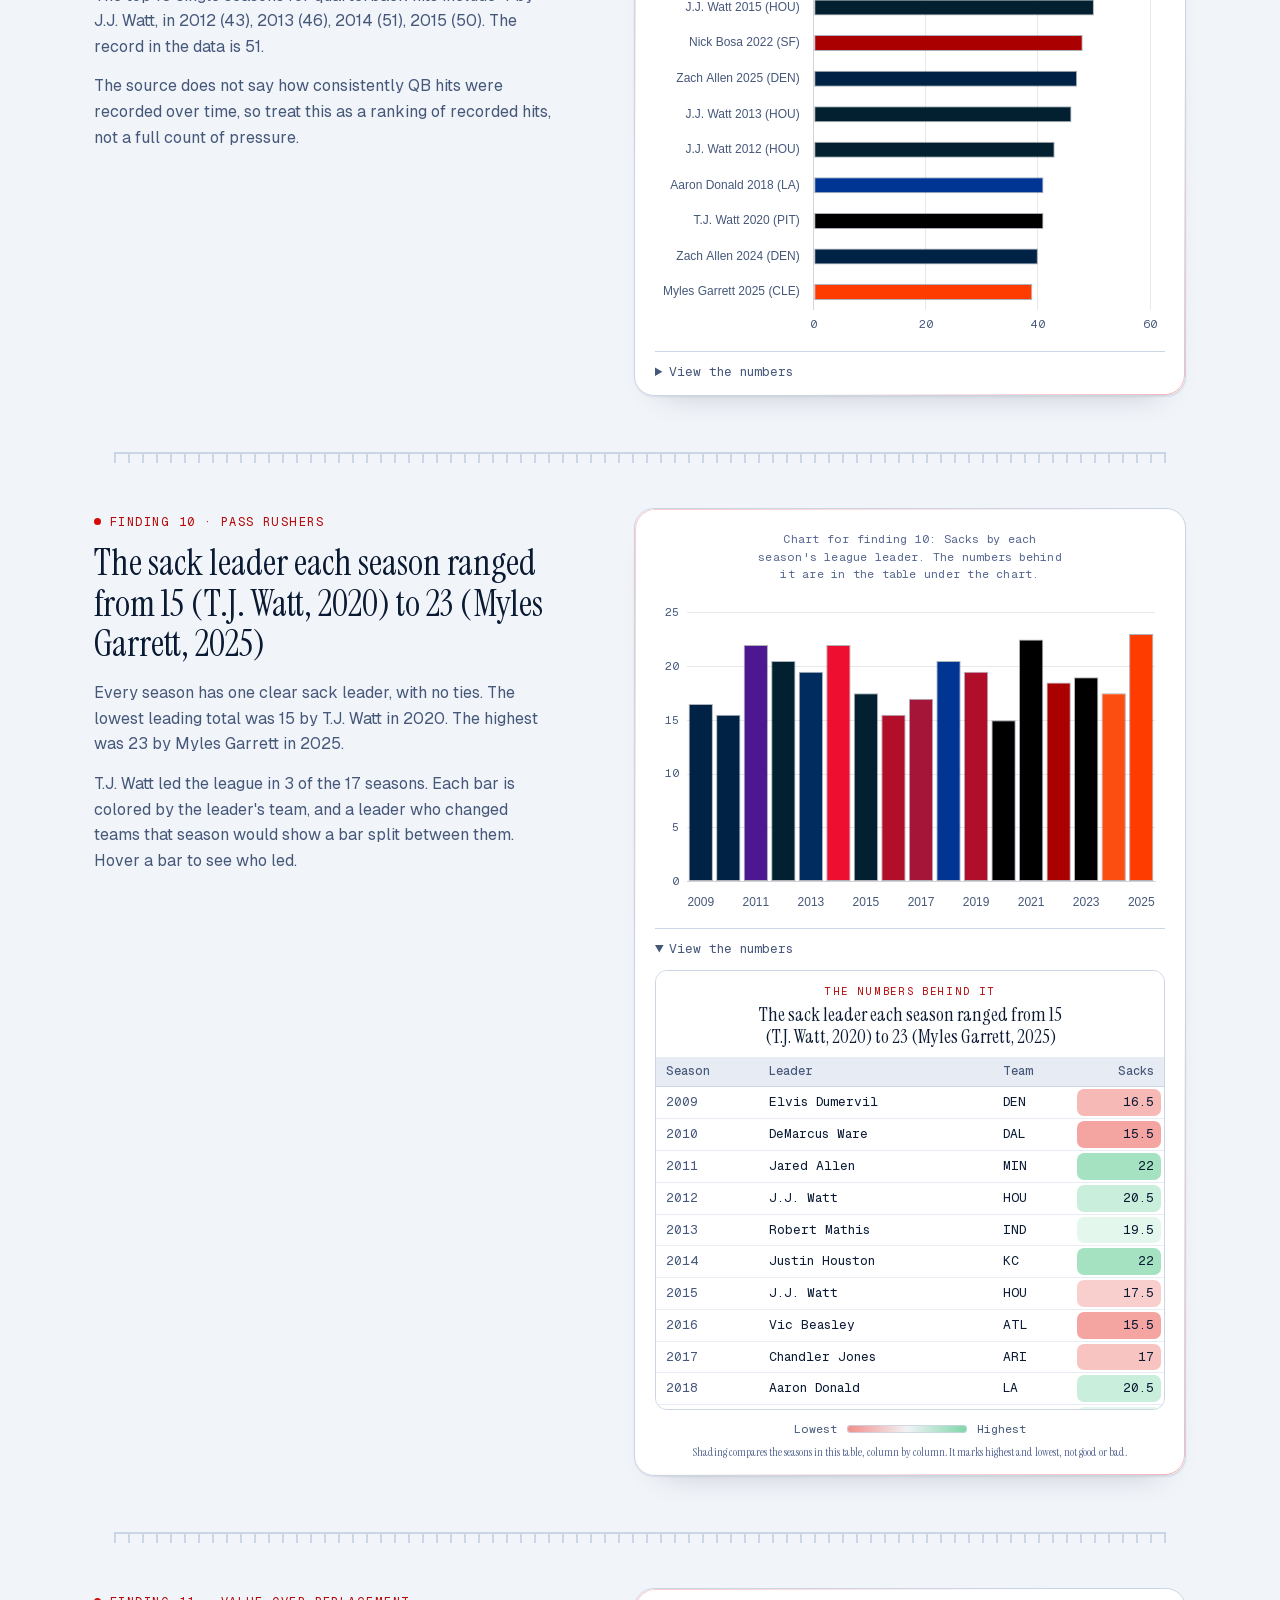
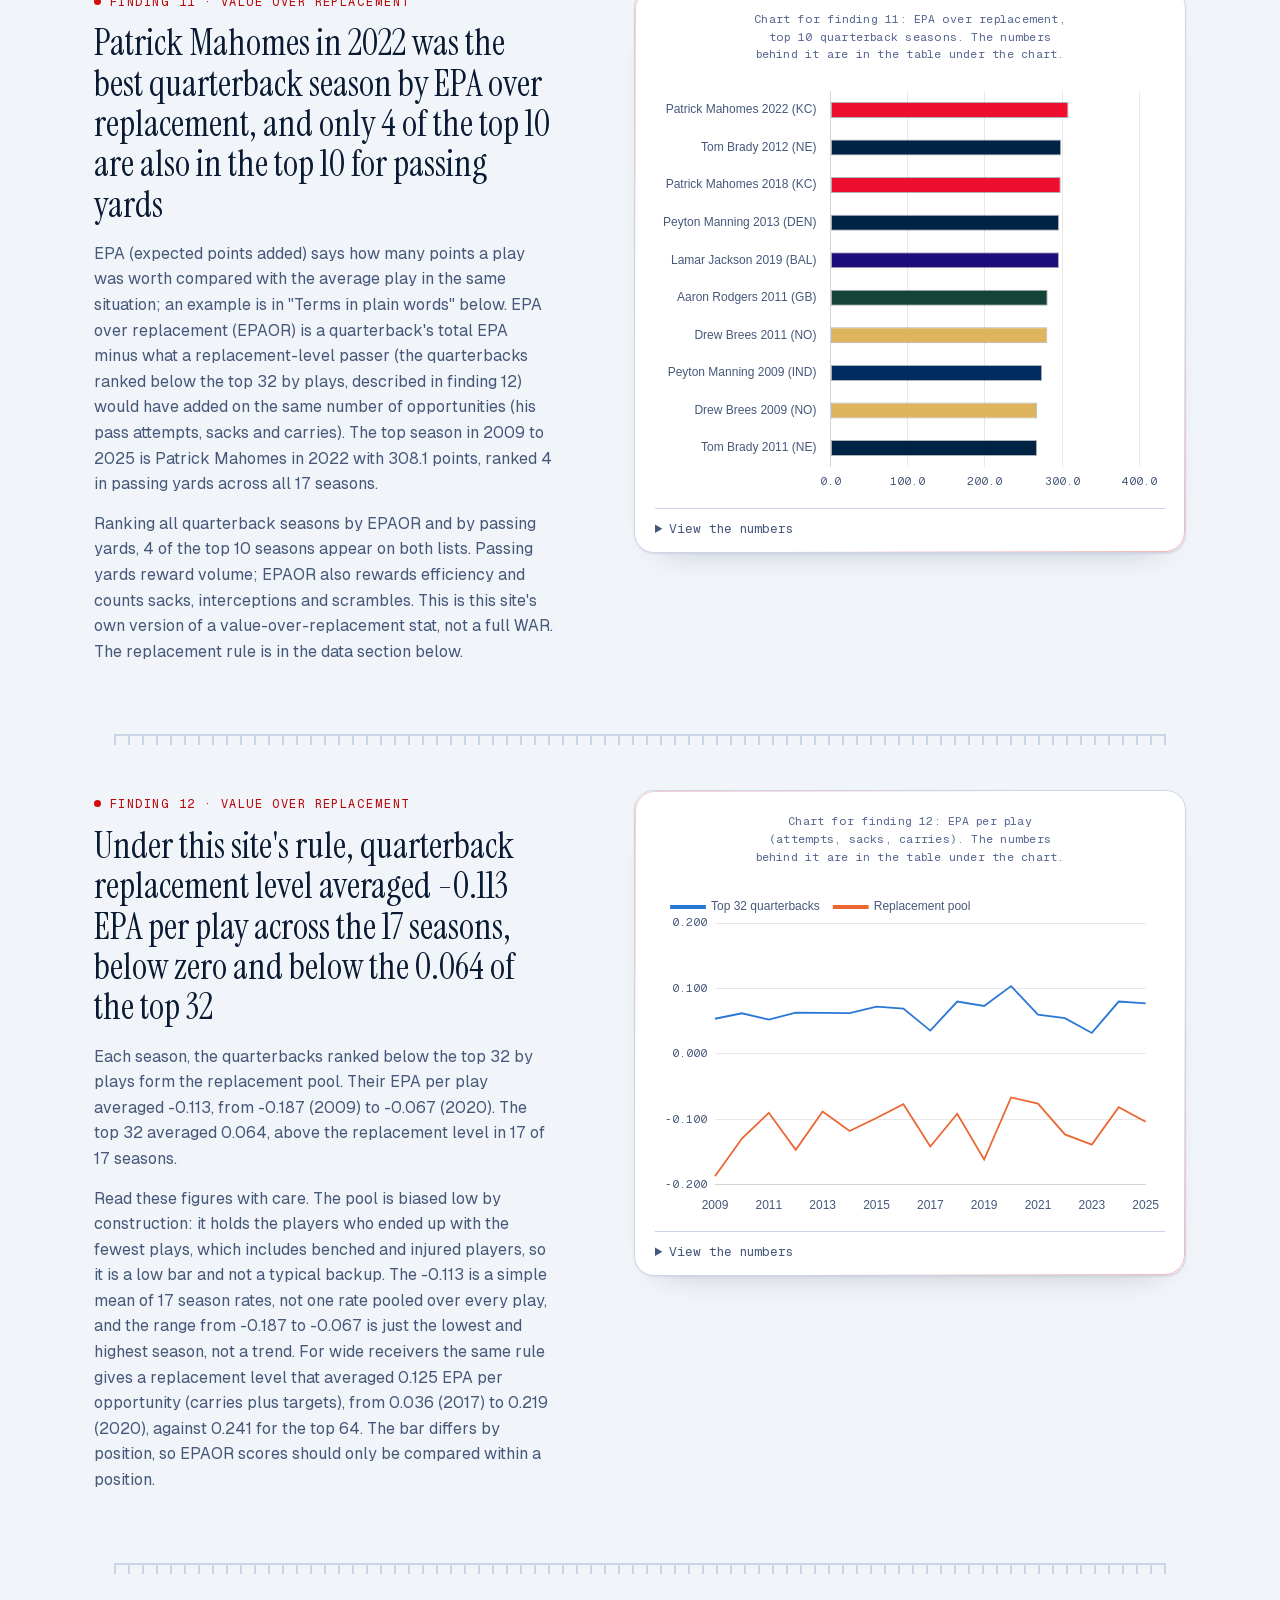
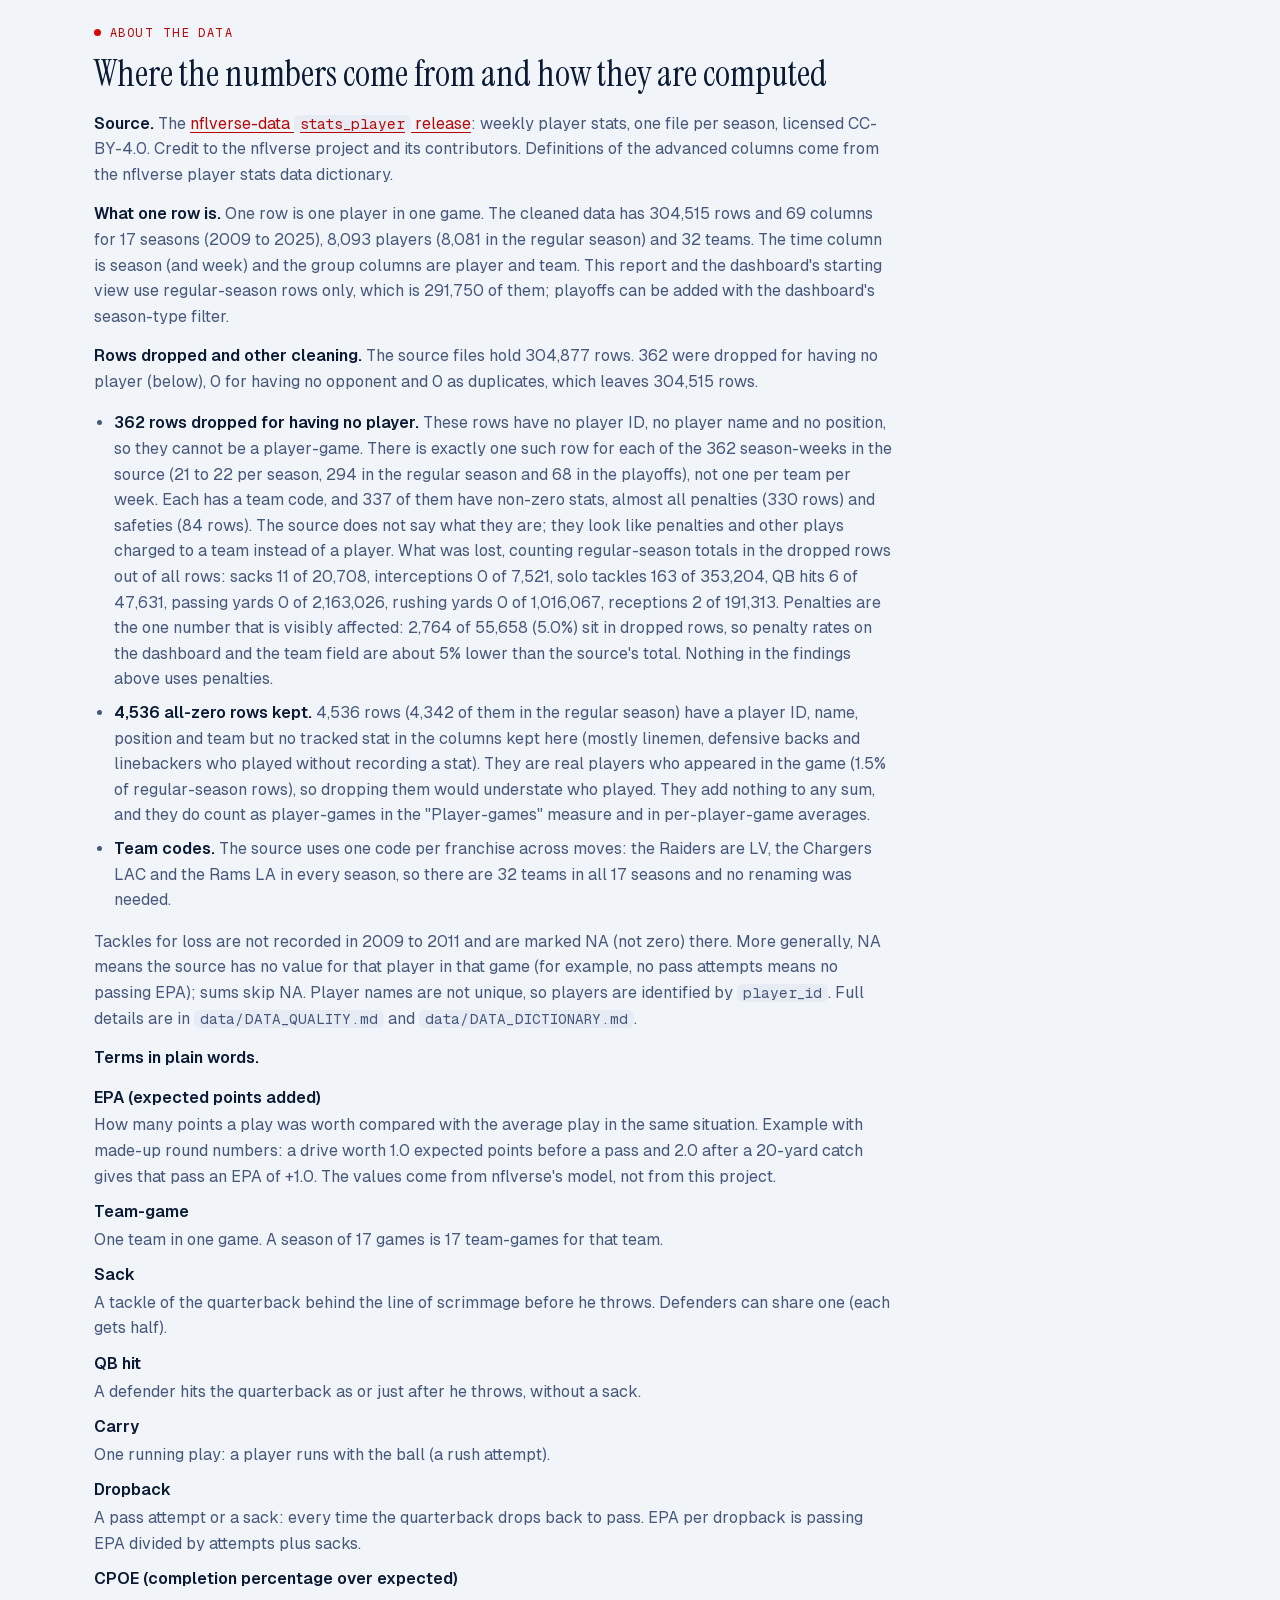
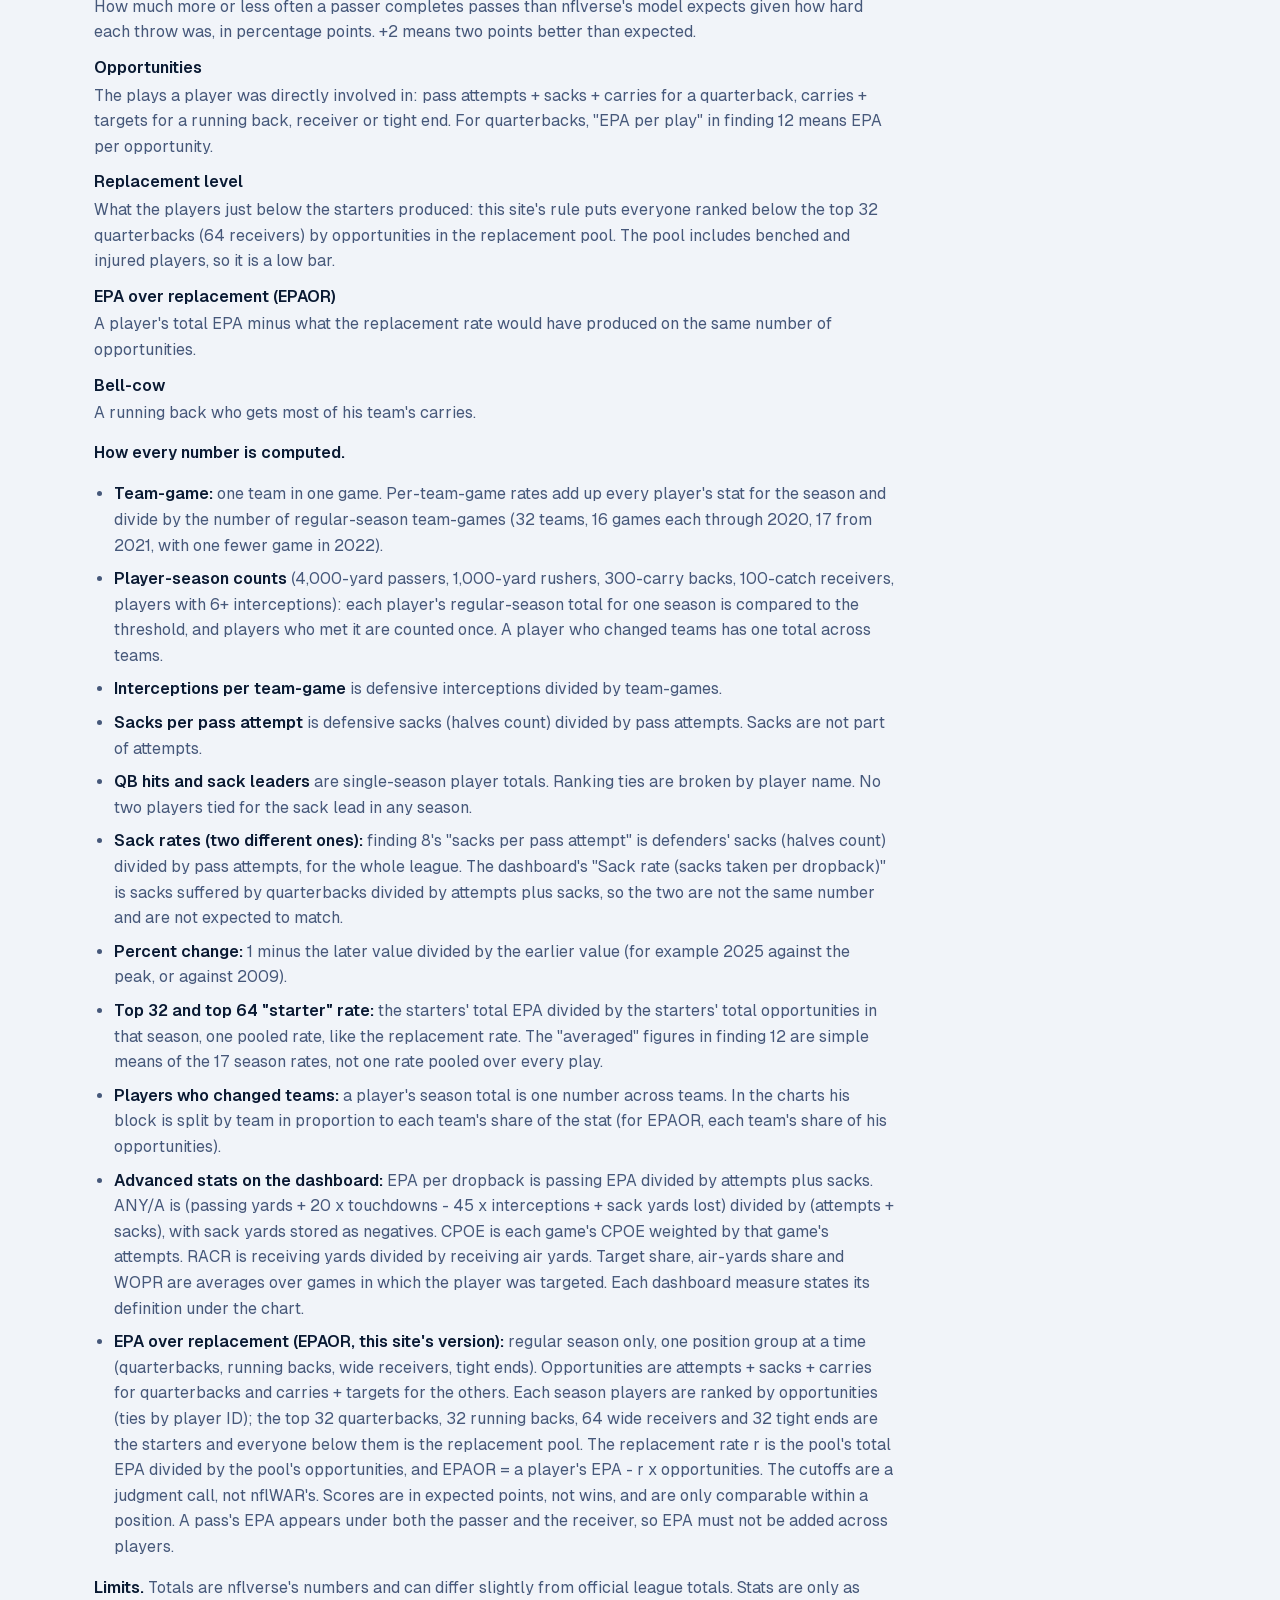
==== commit 2a837c38: "Report: center and tidy the text above each chart and table The table caption is now centered under " ====
--- a/index.html
+++ b/index.html
@@ -5,9 +5,9 @@
 <meta name="viewport" content="width=device-width, initial-scale=1">
 <title>NFL Player Stats Report, 2009 to 2025</title>
 <meta name="description" content="What 291,750 NFL player-games say about passing, rushing, receiving and defense from 2009 to 2025.">
-<link rel="stylesheet" href="assets/css/style.css?v=20261002h">
-<link rel="stylesheet" href="assets/css/polish.css?v=20261002h">
-<link rel="stylesheet" href="assets/css/intro.css?v=20261002h">
+<link rel="stylesheet" href="assets/css/style.css?v=20261002i">
+<link rel="stylesheet" href="assets/css/polish.css?v=20261002i">
+<link rel="stylesheet" href="assets/css/intro.css?v=20261002i">
 <link rel="icon" href="data:image/svg+xml,%3Csvg xmlns='http://www.w3.org/2000/svg' viewBox='0 0 52 32'%3E%3Cellipse cx='26' cy='16' rx='25' ry='15' fill='%238a3f12'/%3E%3Cpath d='M16 16H36M20 11.5V20.5M26 11.5V20.5M32 11.5V20.5' stroke='white' stroke-width='3' stroke-linecap='round'/%3E%3C/svg%3E">
 <script>try{var t=localStorage.getItem('theme');if(t)document.documentElement.dataset.theme=t;else if(matchMedia('(prefers-color-scheme: light)').matches)document.documentElement.dataset.theme='light';}catch(e){}</script>
 </head>
@@ -284,11 +284,11 @@
 
 <footer class="footer">Data: <a href="https://github.com/nflverse/nflverse-data">nflverse</a> (CC-BY-4.0) &middot; Plain HTML, CSS and JavaScript &middot; <a href="dashboard.html">Dashboard</a><br>This is an unofficial, non-commercial student project. The NFL name and shield and the team names and logos belong to the NFL and its teams. They appear here only to identify the league and teams, are loaded from links in the nflverse teams file, and are not stored in this repository.</footer>
 <script src="assets/js/chart.umd.min.js"></script>
-<script src="assets/js/charts.js?v=20261002h"></script>
-<script src="assets/js/teams.js?v=20261002h"></script>
-<script src="assets/js/field.js?v=20261002h"></script>
-<script src="assets/js/report.js?v=20261002h"></script>
-<script src="assets/js/polish.js?v=20261002h" defer></script>
-<script src="assets/js/intro.js?v=20261002h" defer></script>
+<script src="assets/js/charts.js?v=20261002i"></script>
+<script src="assets/js/teams.js?v=20261002i"></script>
+<script src="assets/js/field.js?v=20261002i"></script>
+<script src="assets/js/report.js?v=20261002i"></script>
+<script src="assets/js/polish.js?v=20261002i" defer></script>
+<script src="assets/js/intro.js?v=20261002i" defer></script>
 </body>
 </html>
--- a/assets/css/style.css
+++ b/assets/css/style.css
@@ -423,3 +423,10 @@
 .numbers-who { margin-top: 12px; }
 .numbers-who summary { cursor: pointer; font-size: 12.5px; color: var(--dim); font-family: var(--mono); }
 .numbers-who summary:hover { color: var(--accent-text); }
+
+/* report: the text above each chart and above its table, centered and tidied */
+.chart-card figcaption.chart-caption { text-align: center; font-family: var(--mono); font-size: 11.5px; letter-spacing: 0.02em; line-height: 1.55; color: var(--faint); margin: 2px auto 14px; max-width: 46ch; text-wrap: balance; }
+.chart-card table.data caption { caption-side: top; text-align: center; font-family: var(--serif); font-size: 19px; line-height: 1.2; color: var(--fg); padding: 14px 18px 8px; text-wrap: balance; }
+.chart-card table.data caption::before { content: "The numbers behind it"; display: block; margin-bottom: 6px; font-family: var(--mono); font-size: 10.5px; letter-spacing: 0.16em; text-transform: uppercase; color: var(--accent-text); }
+.chart-card .cs-legend { justify-content: center; text-align: center; }
+.chart-card .cs-legend em { text-align: center; }
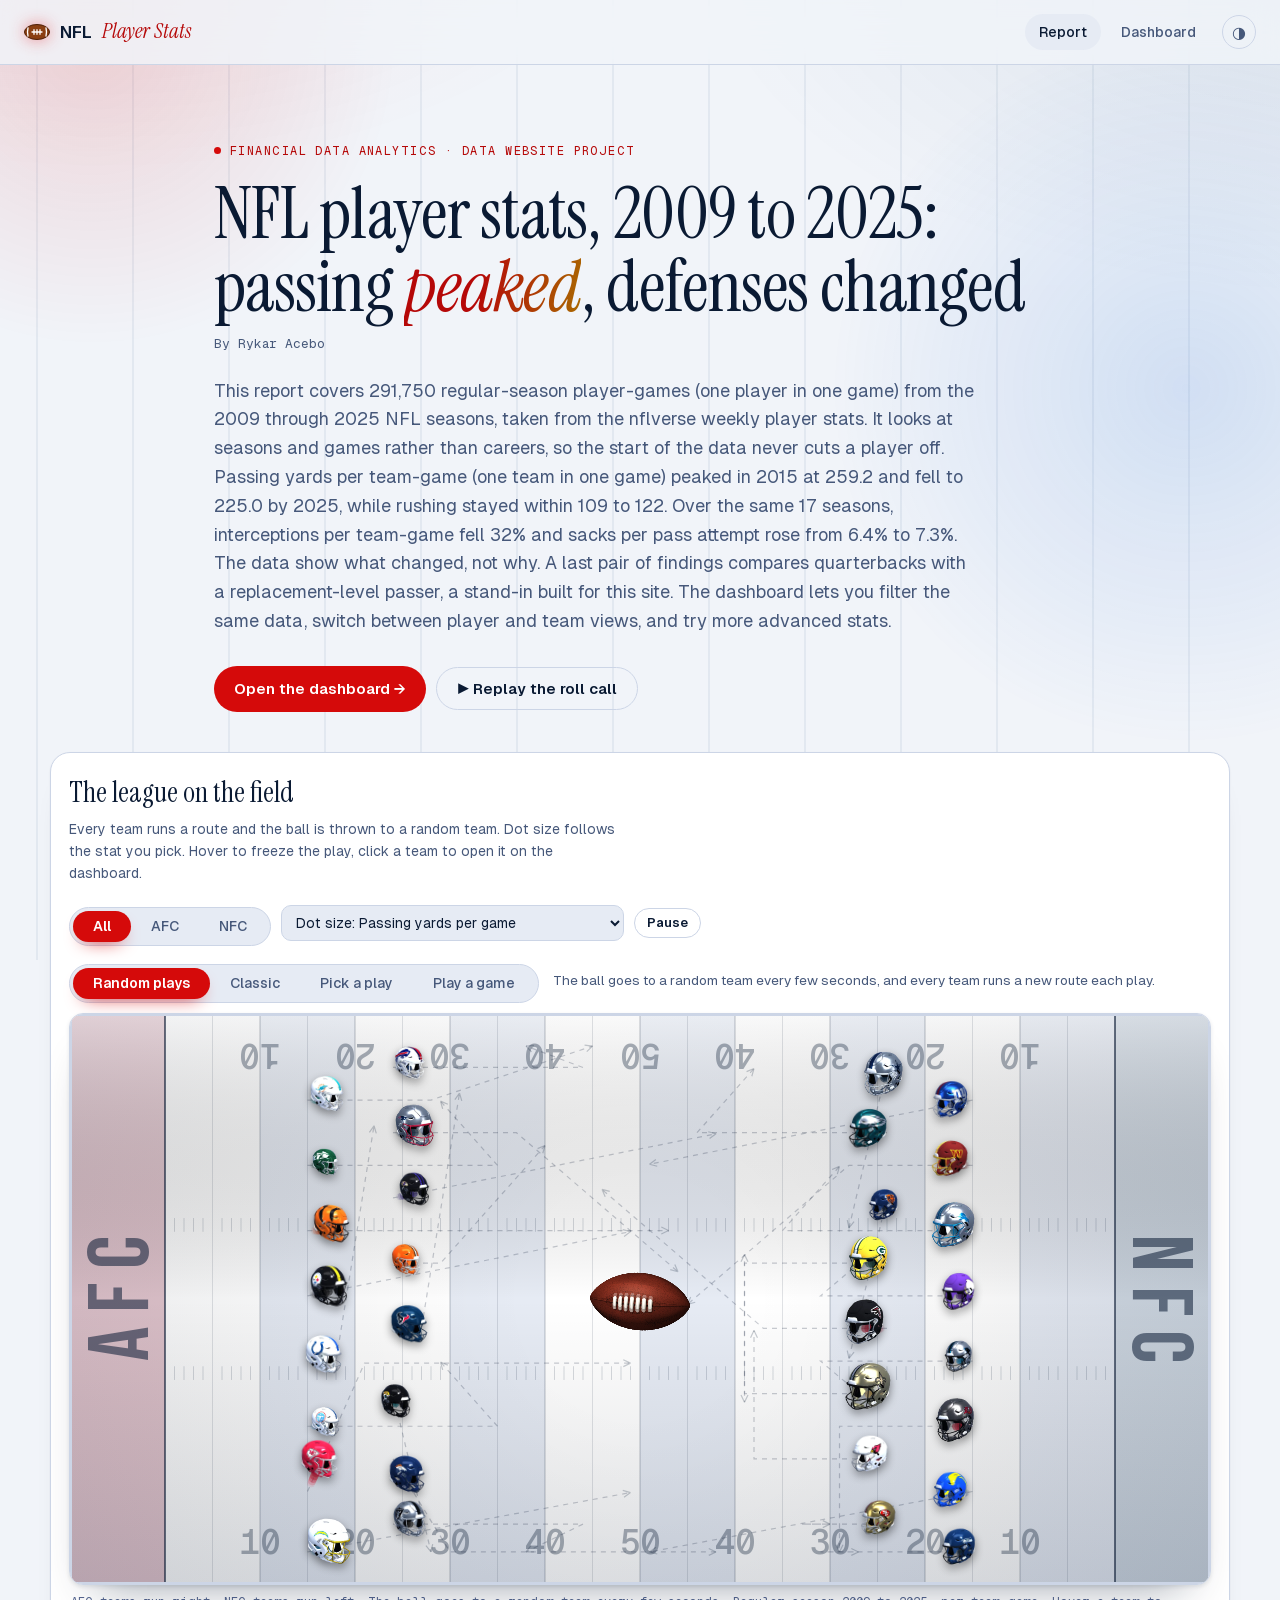
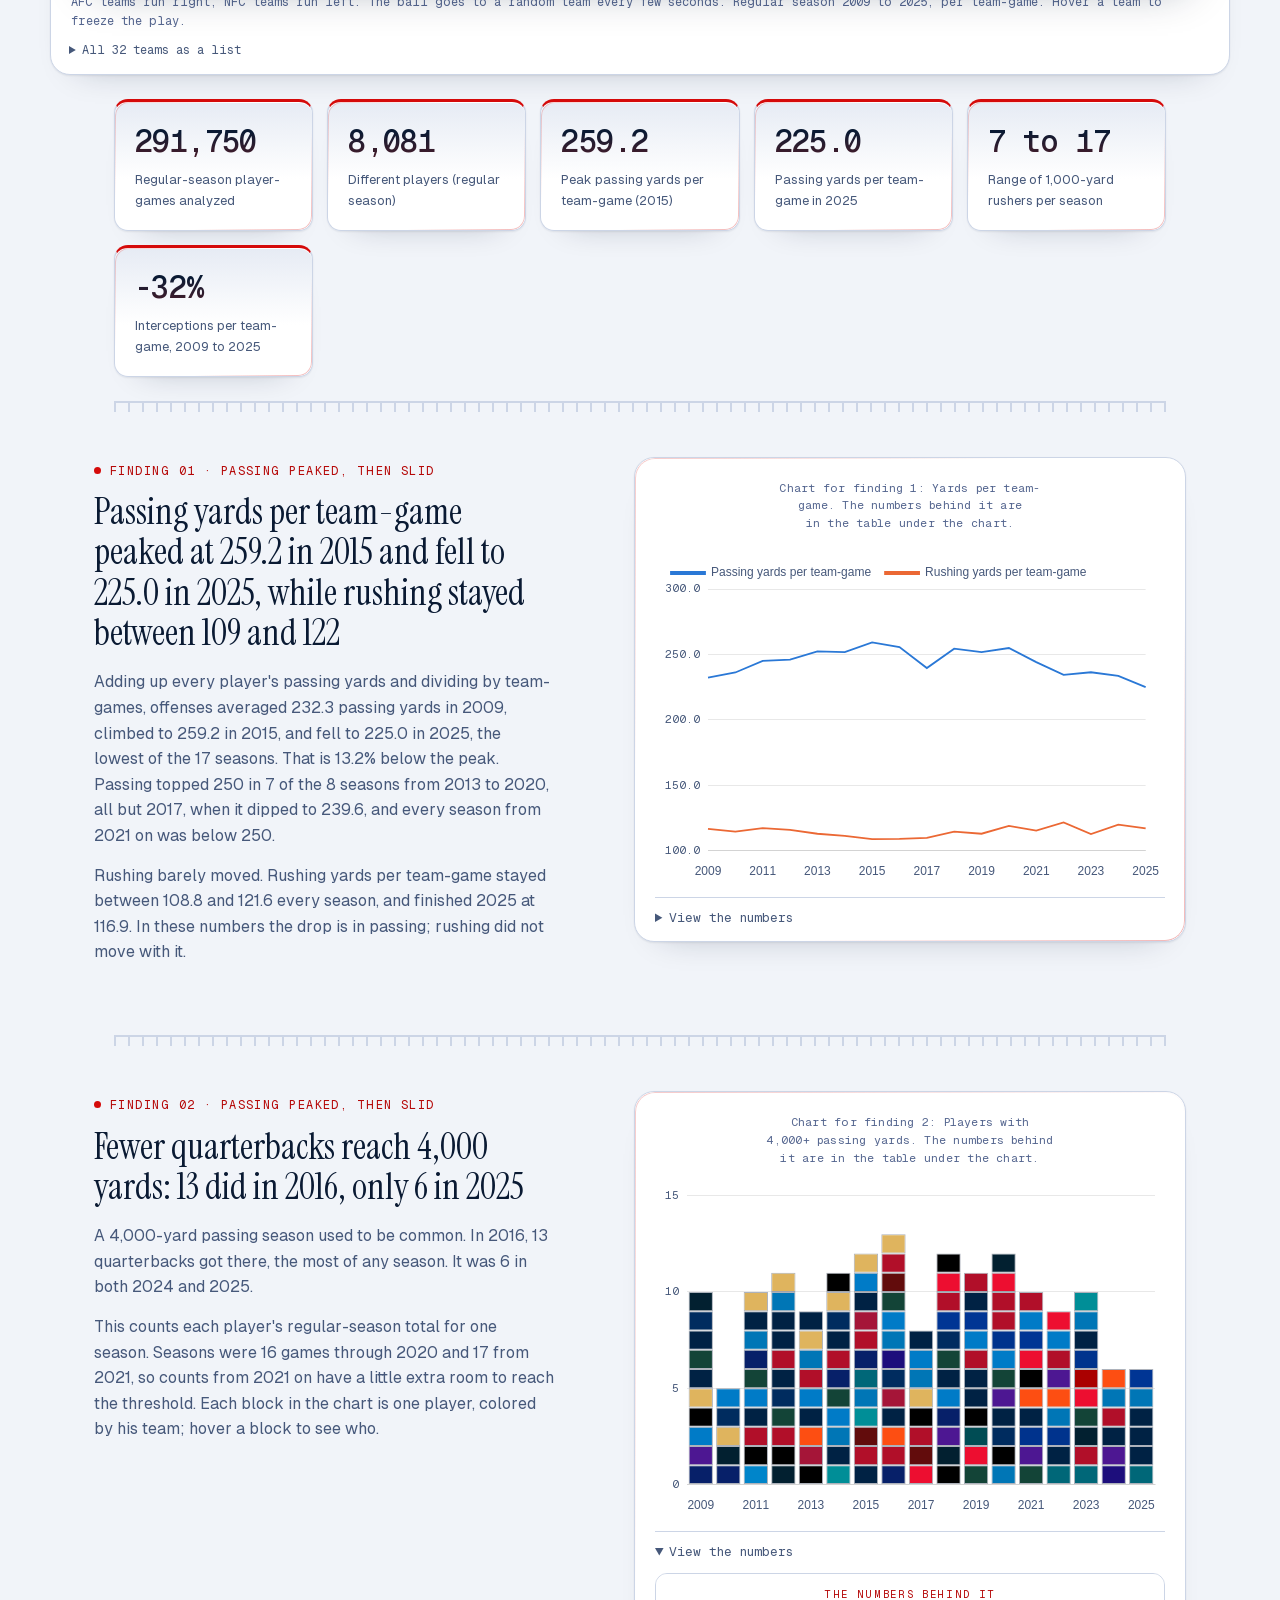
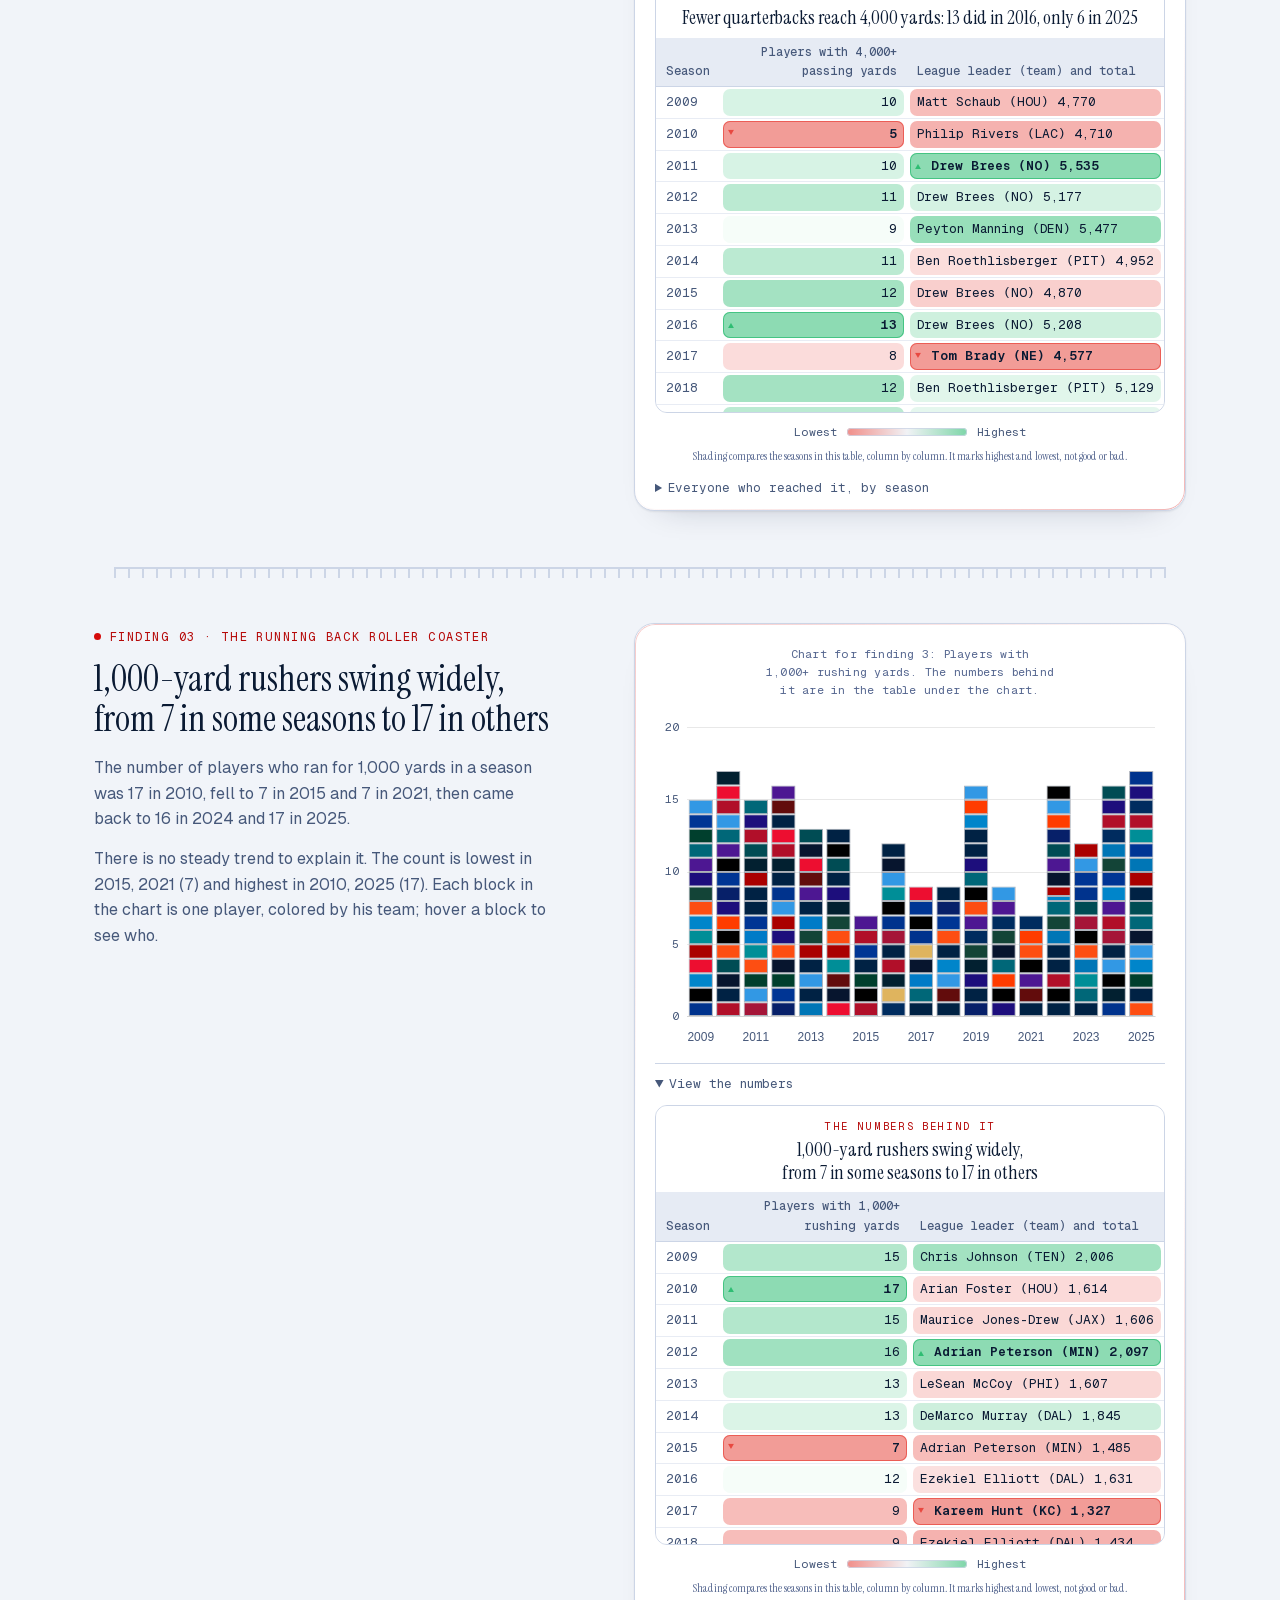
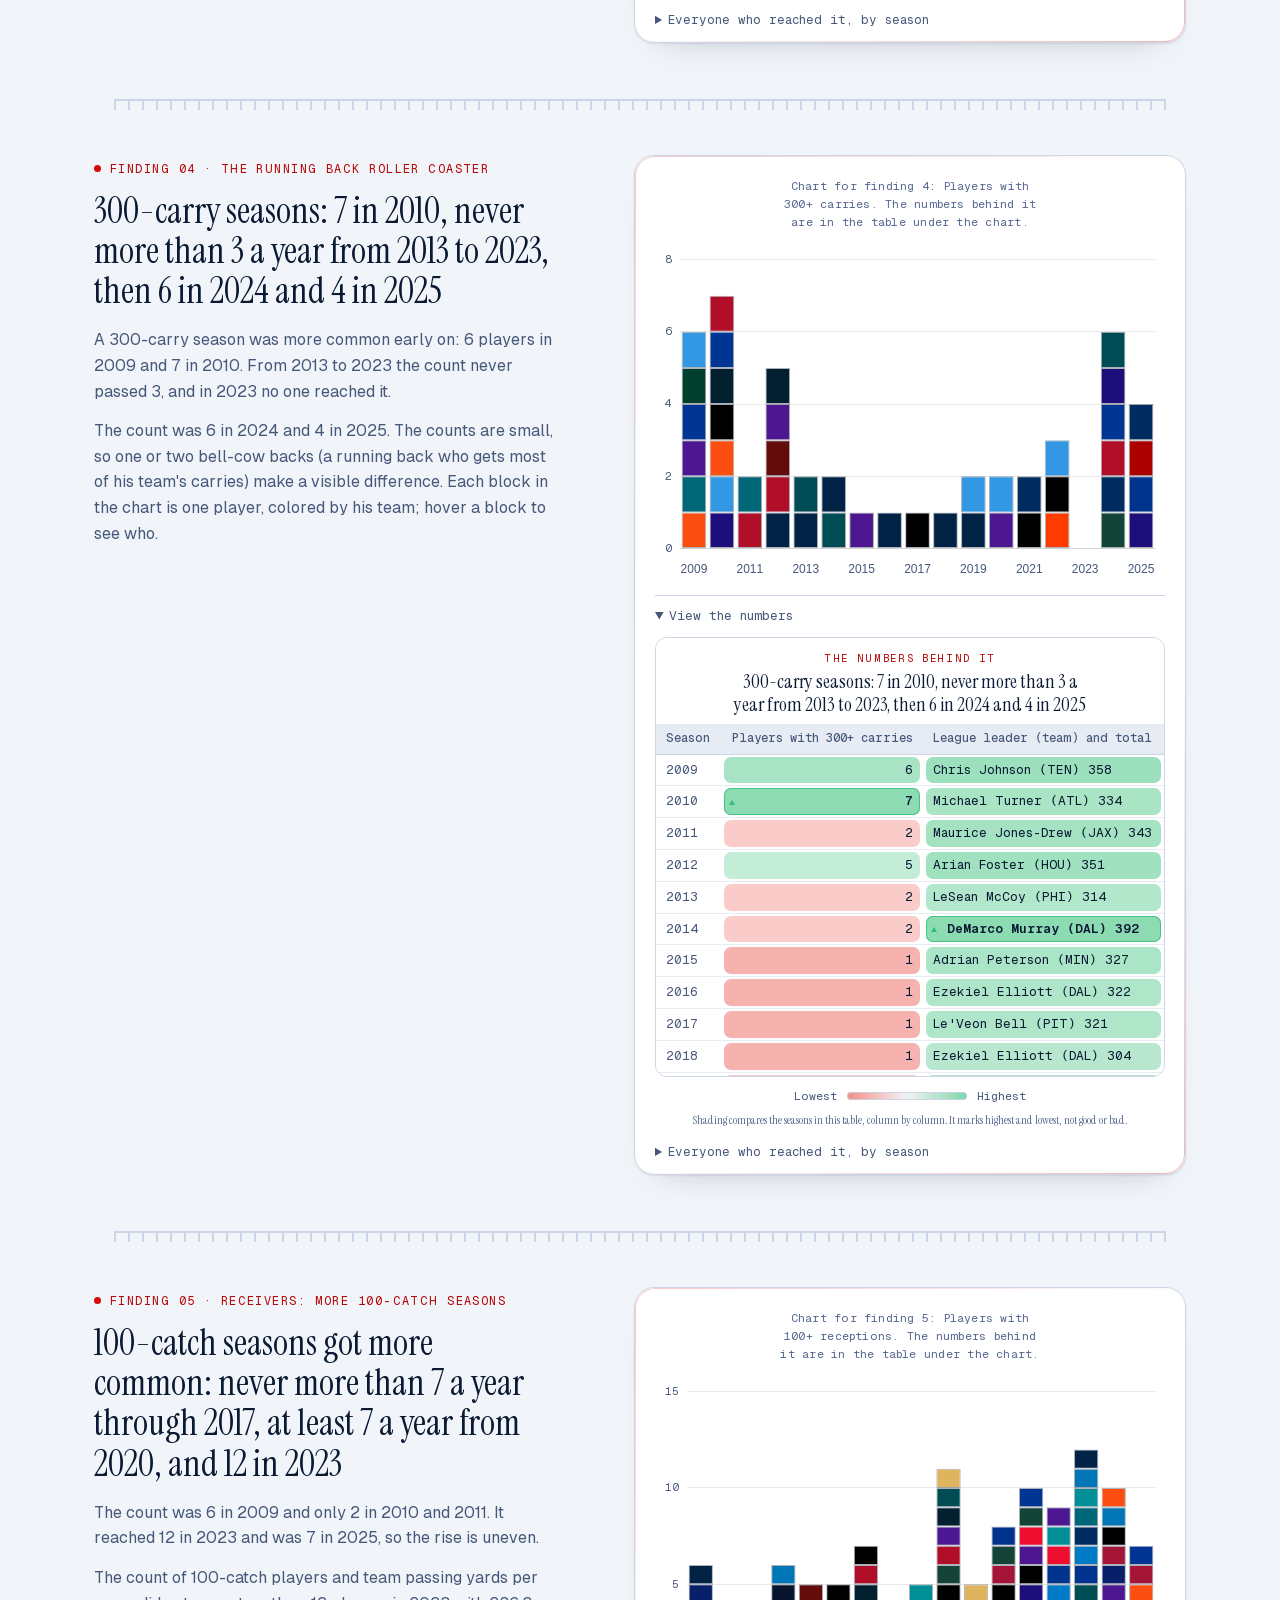
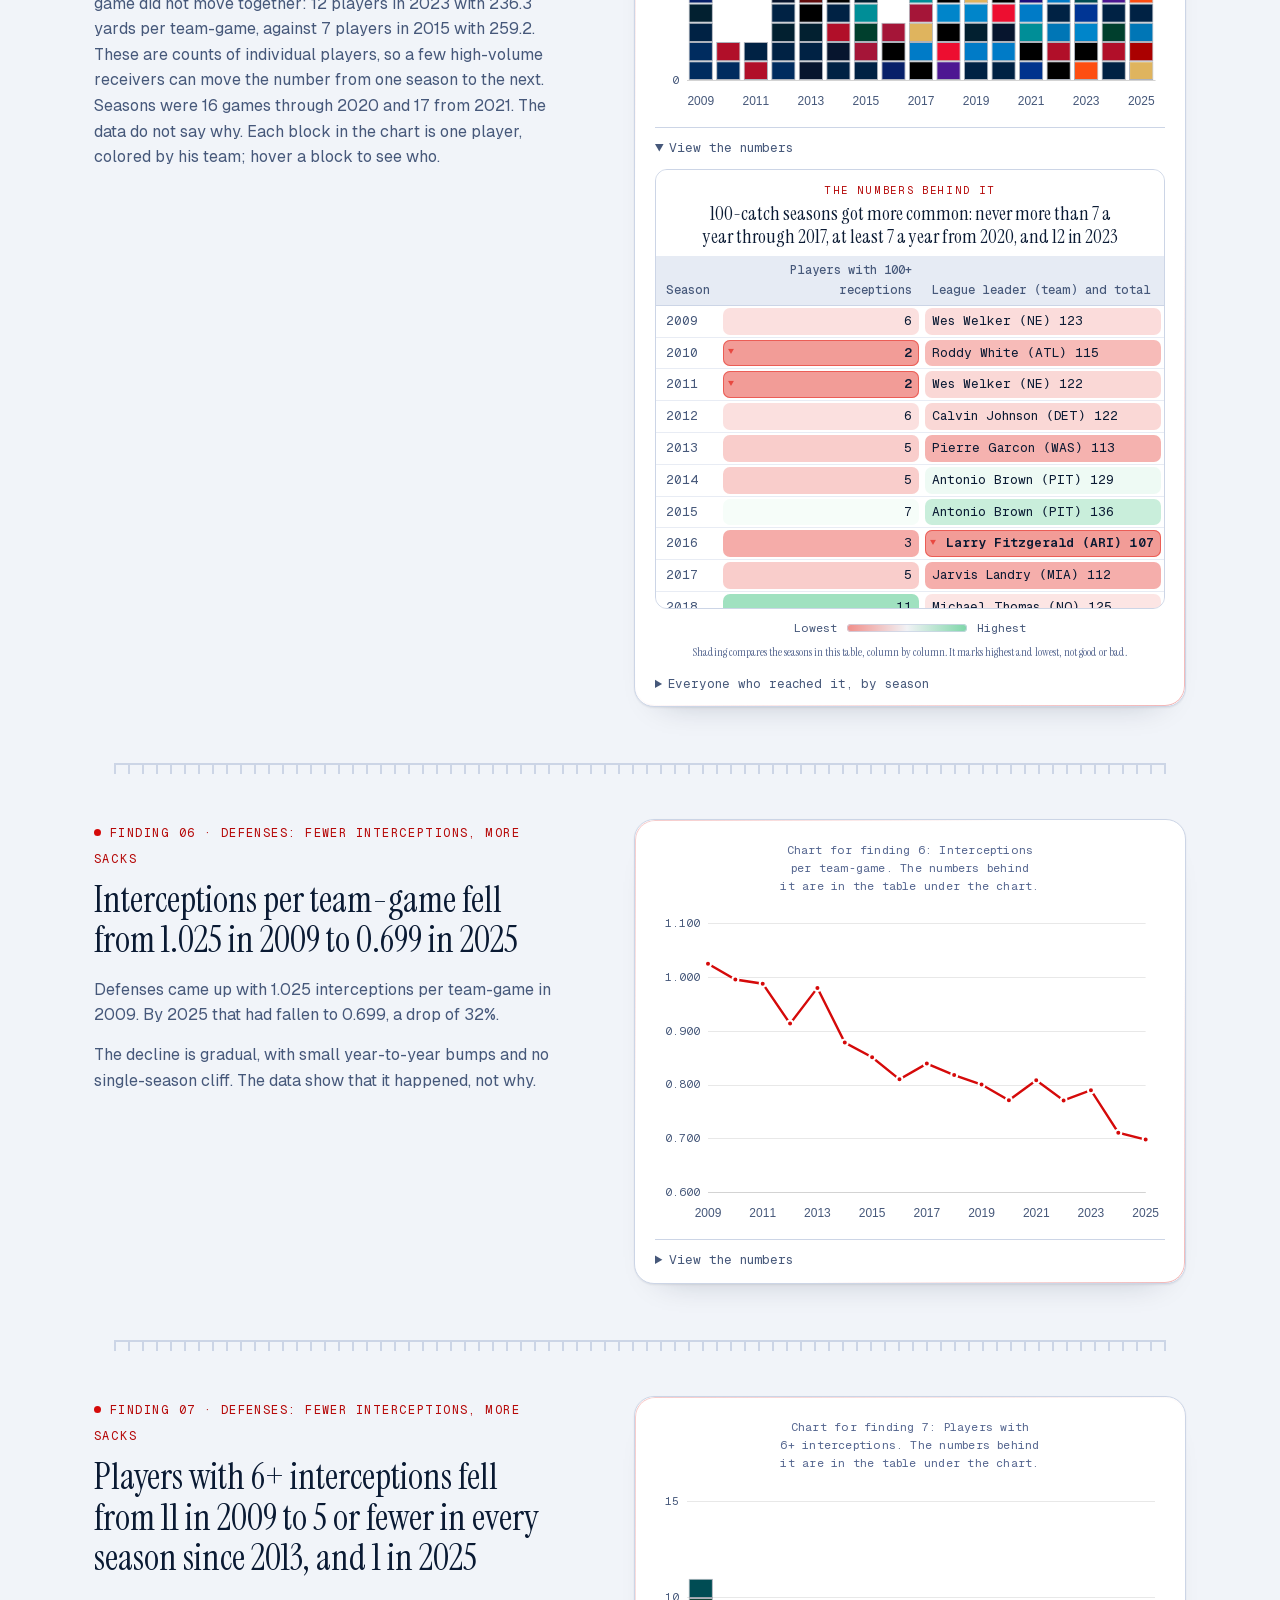
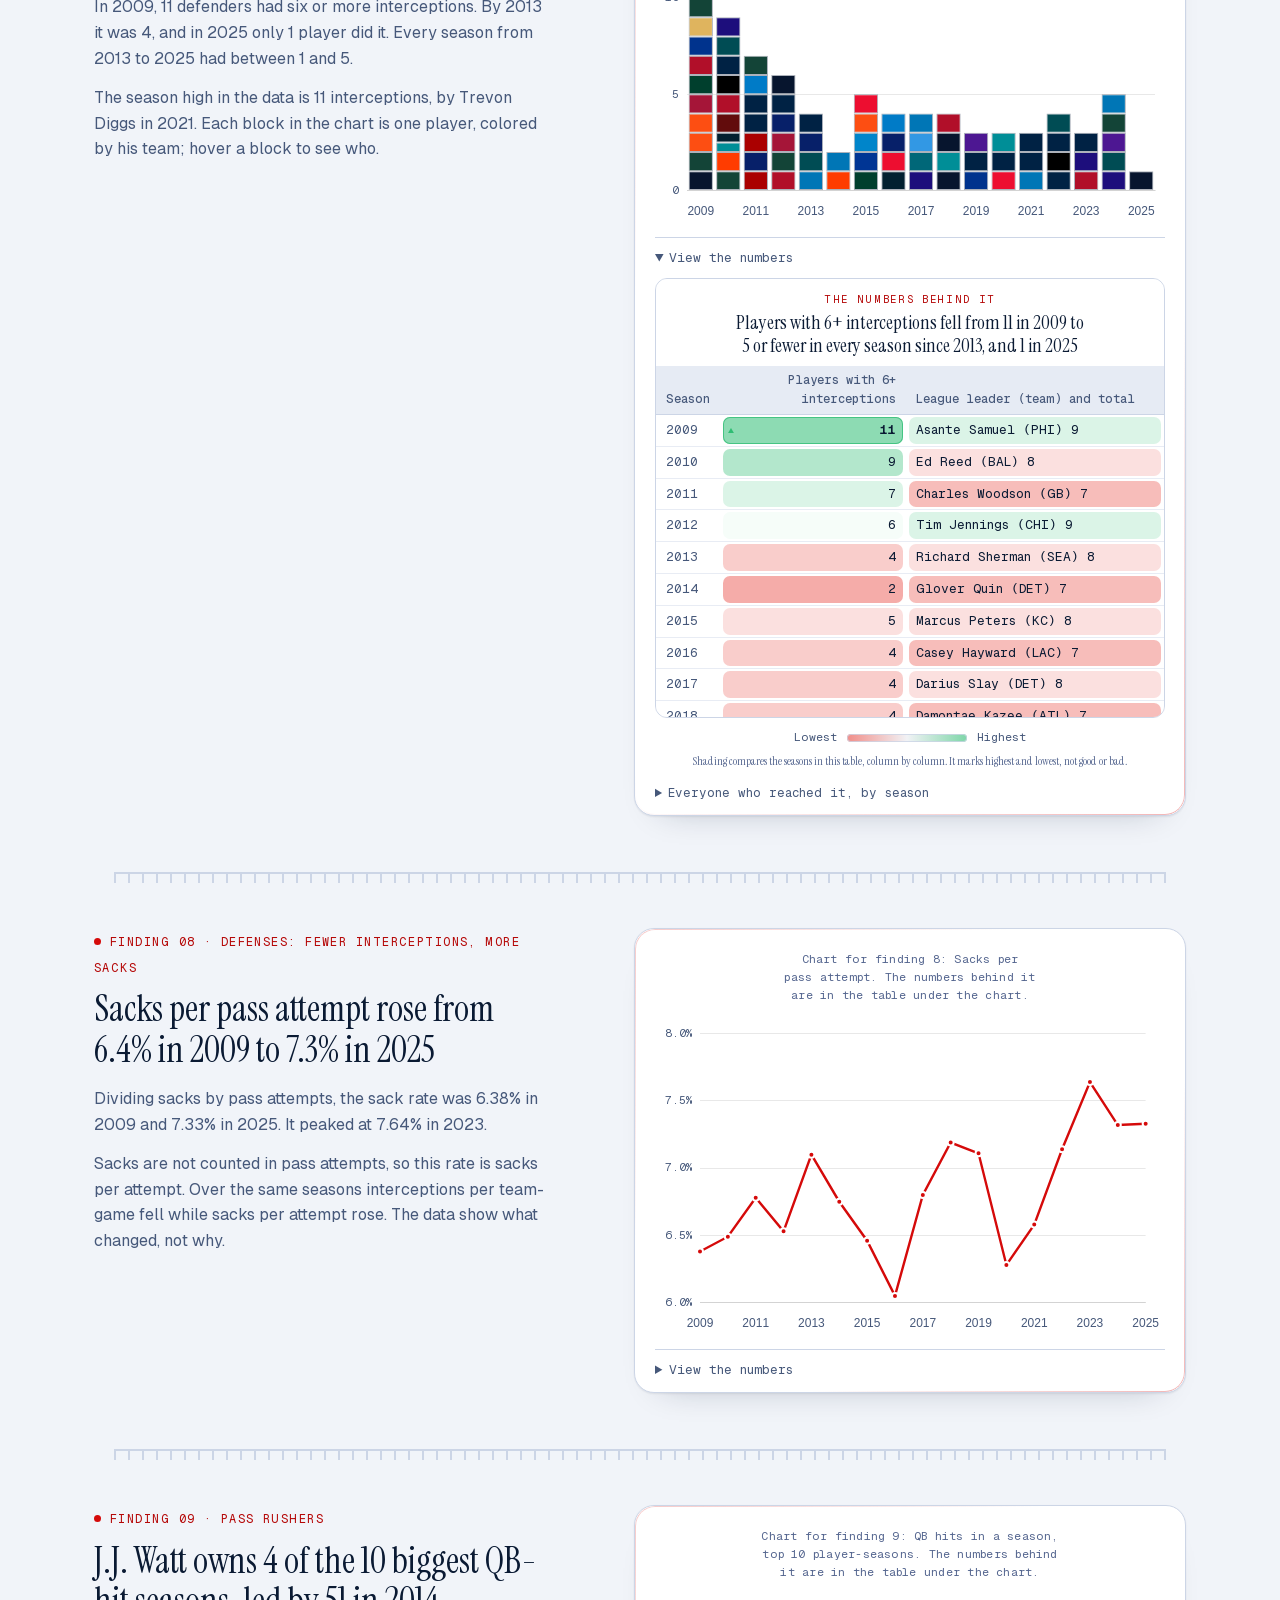
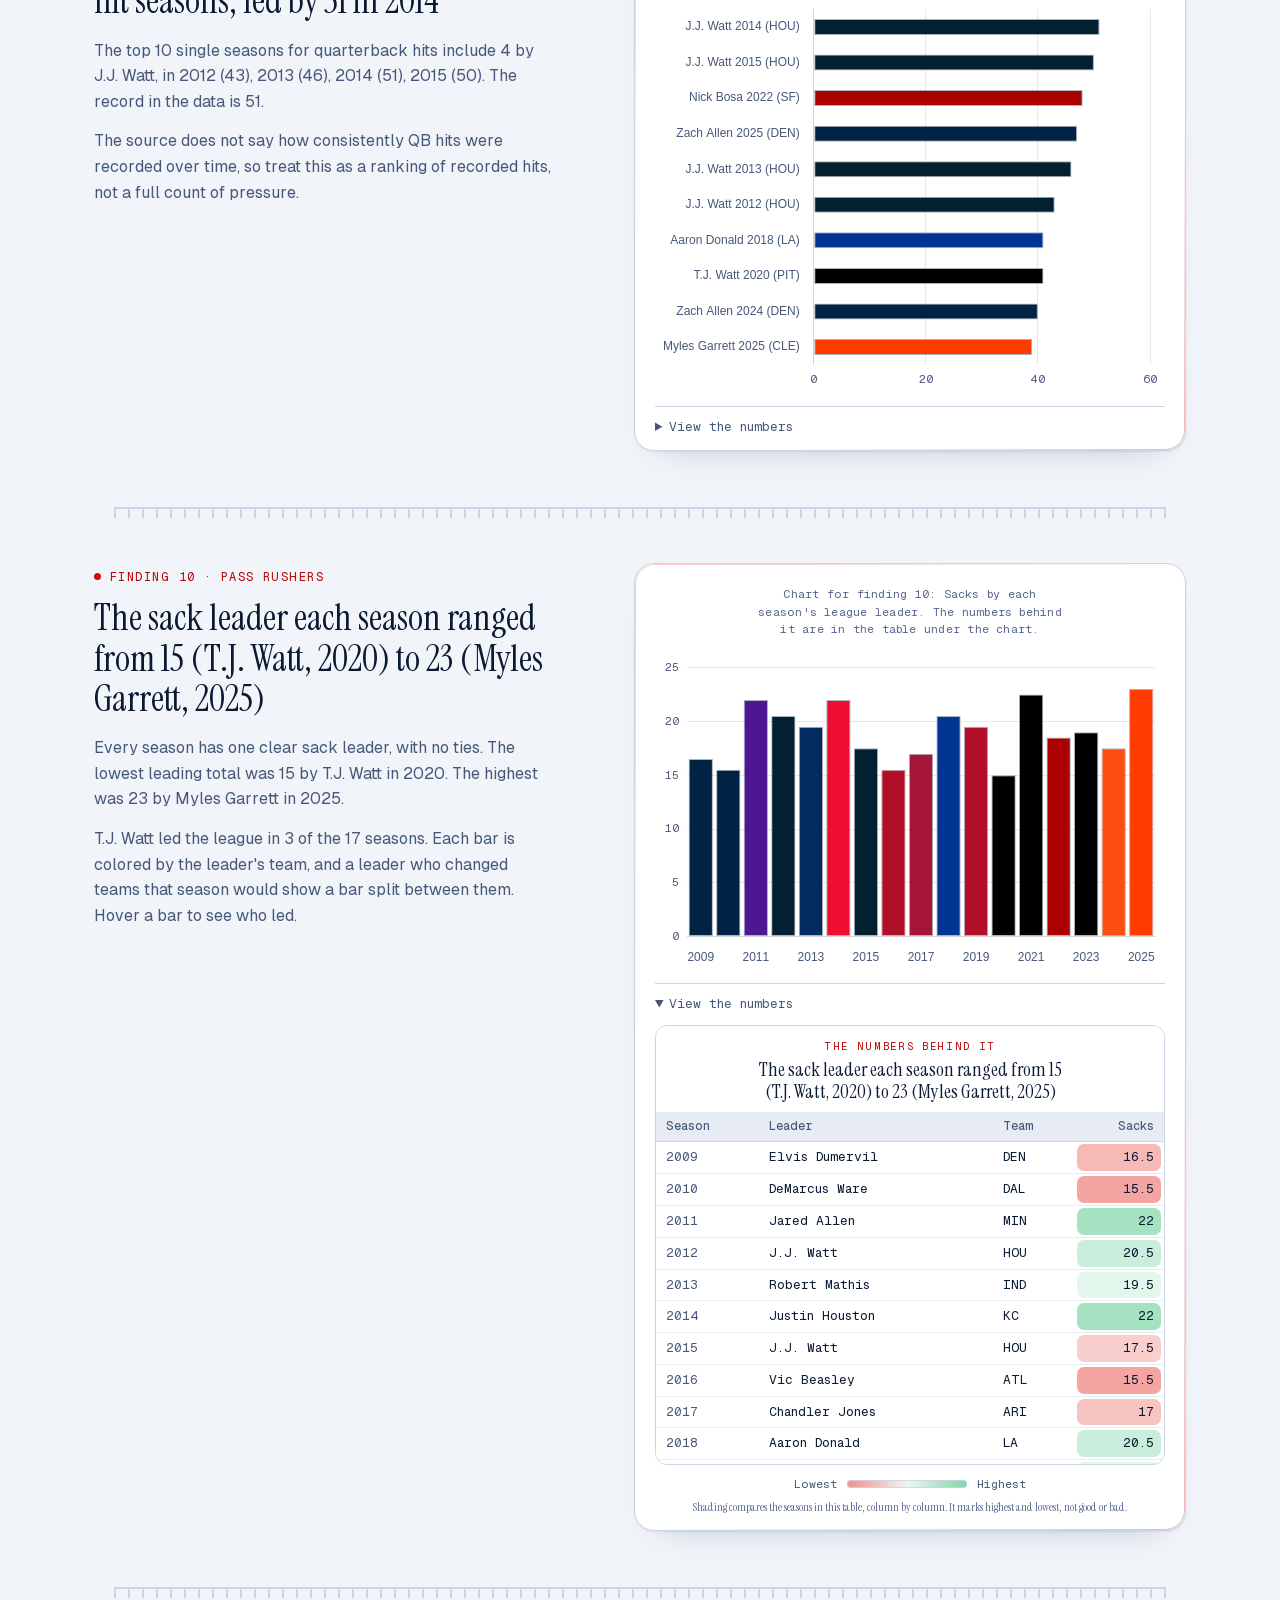
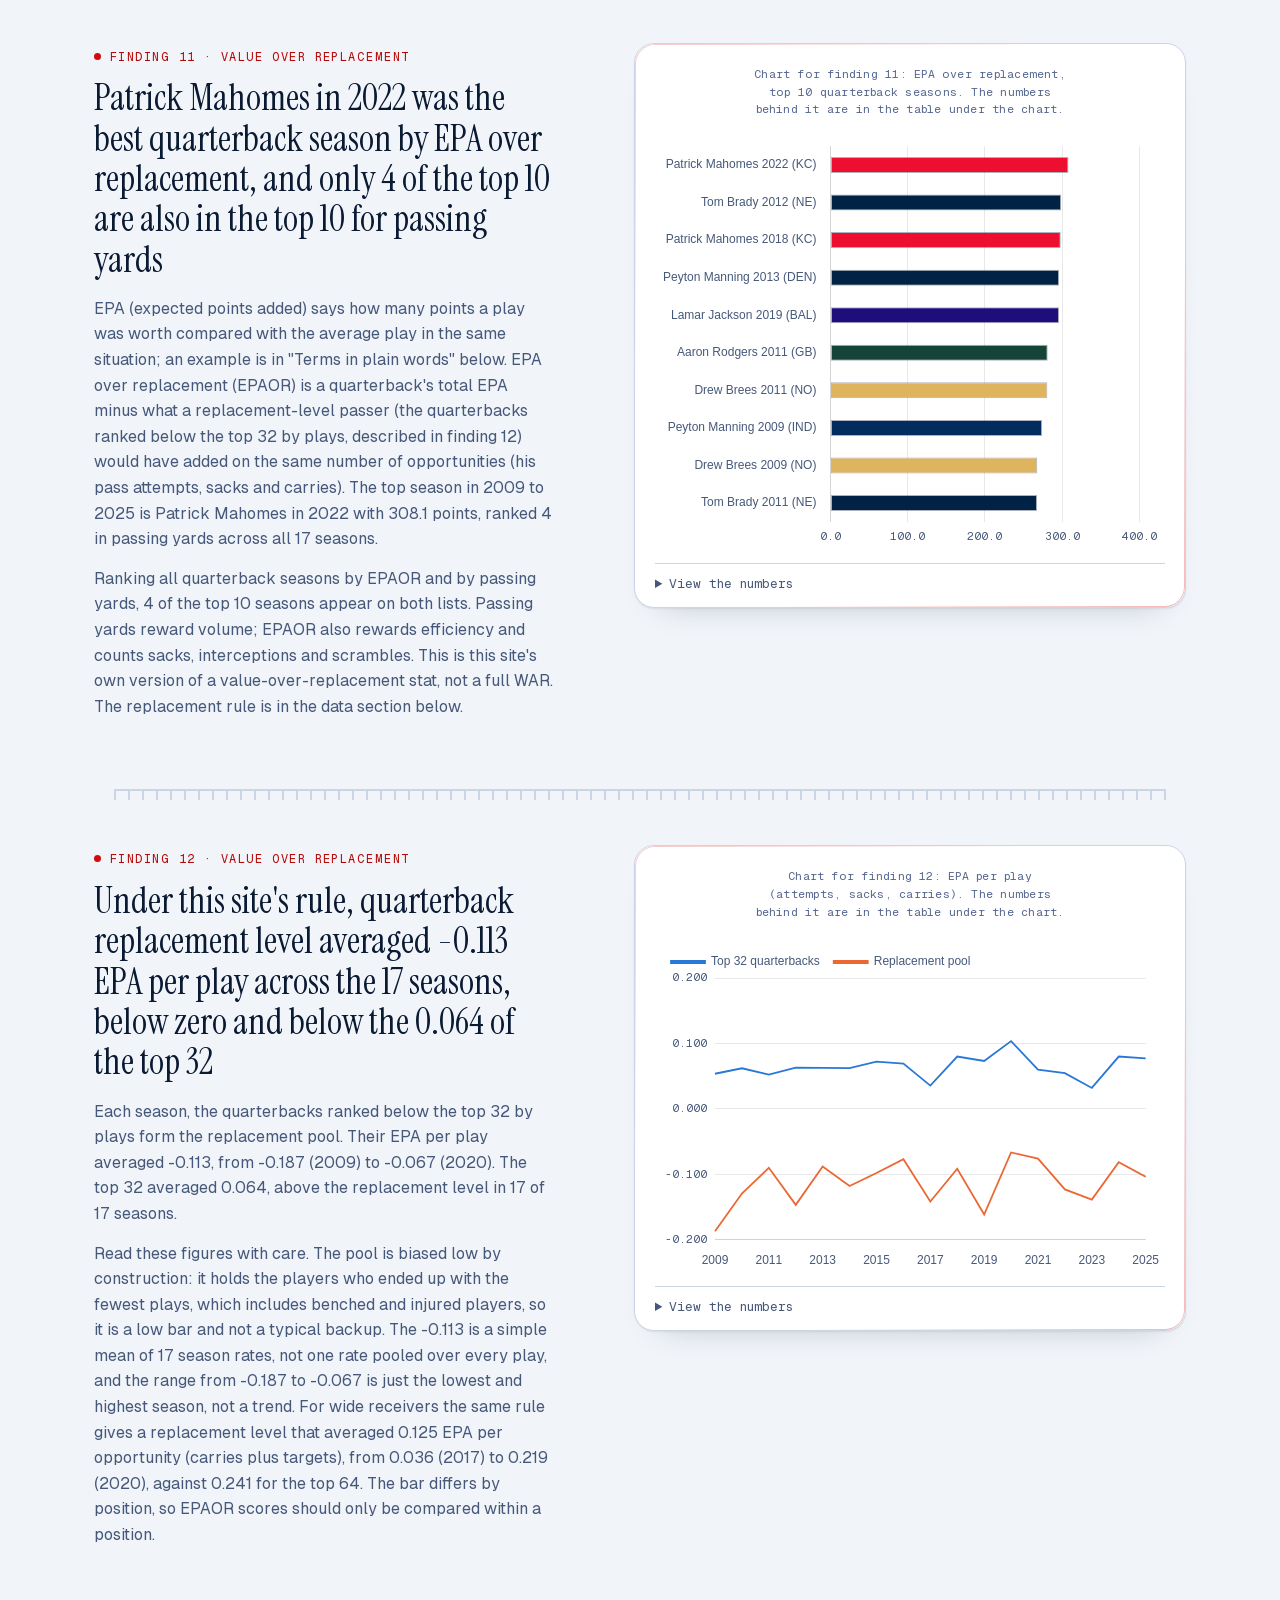
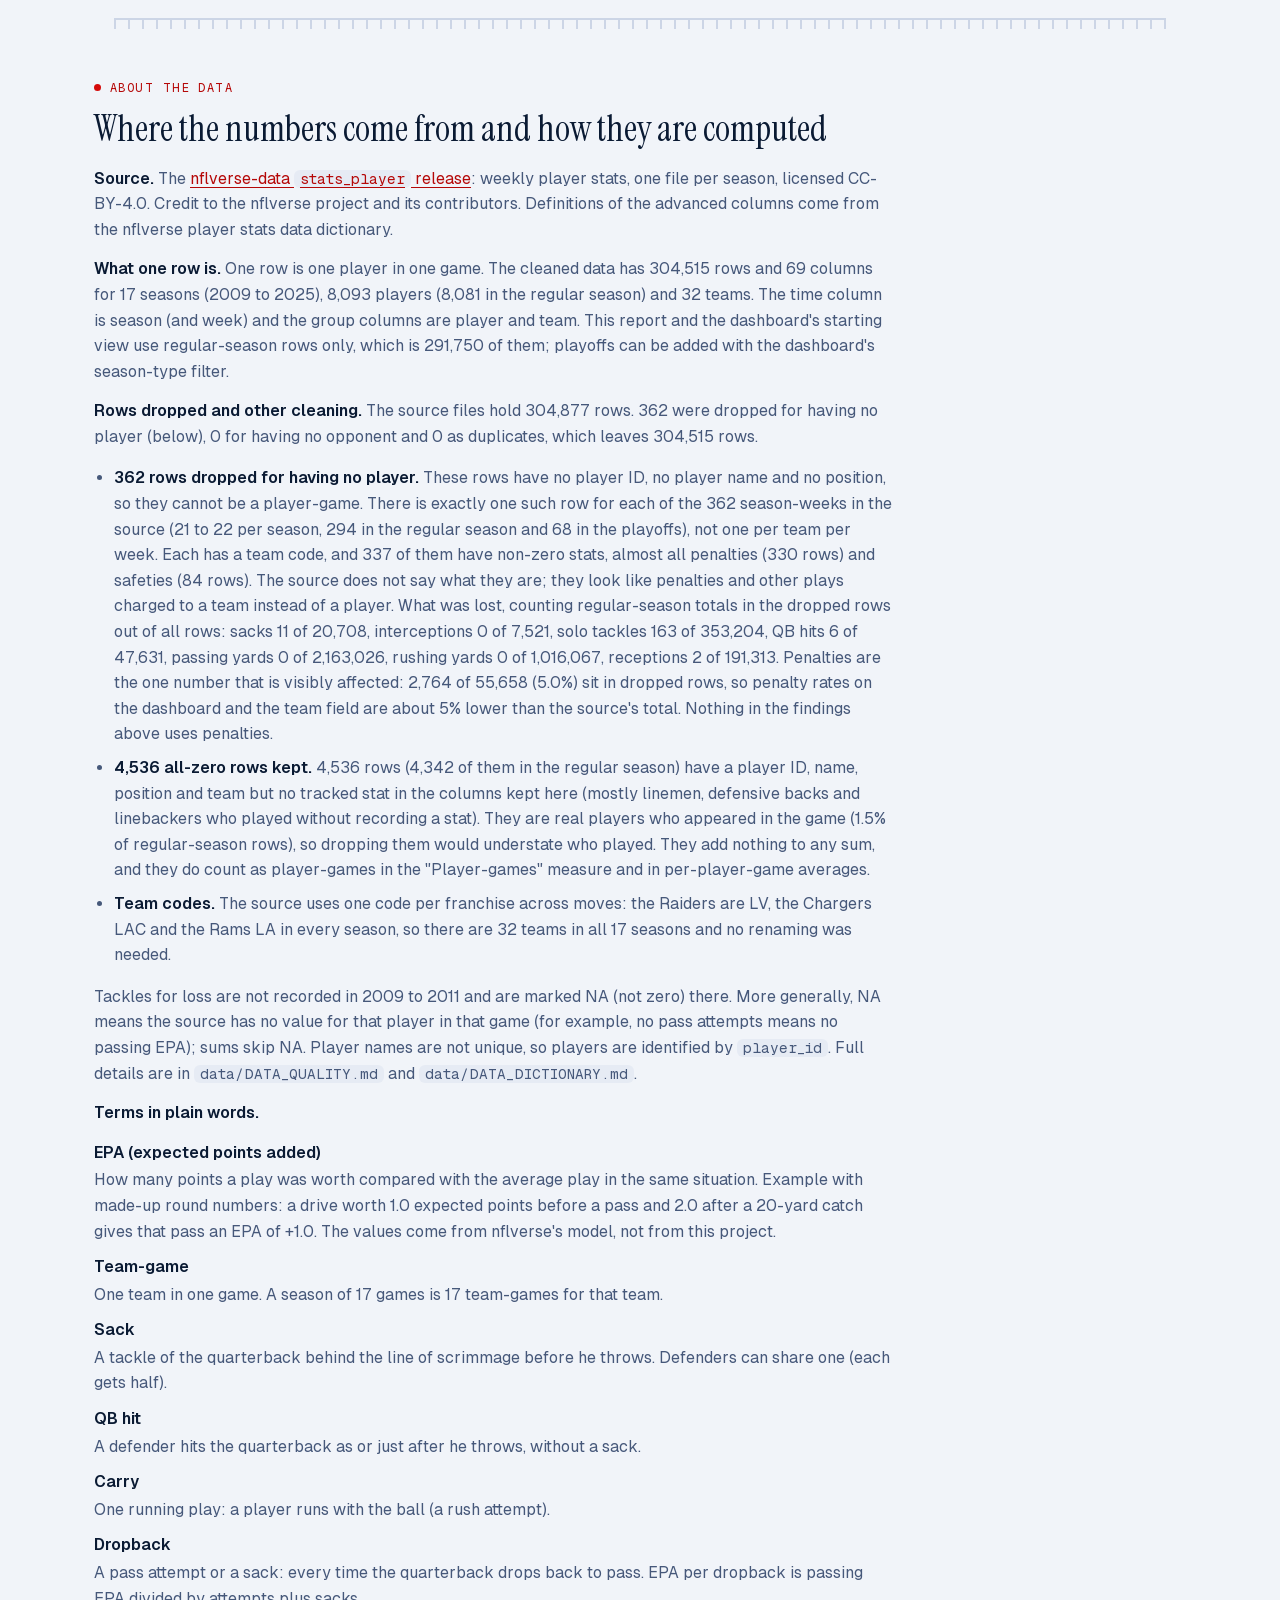
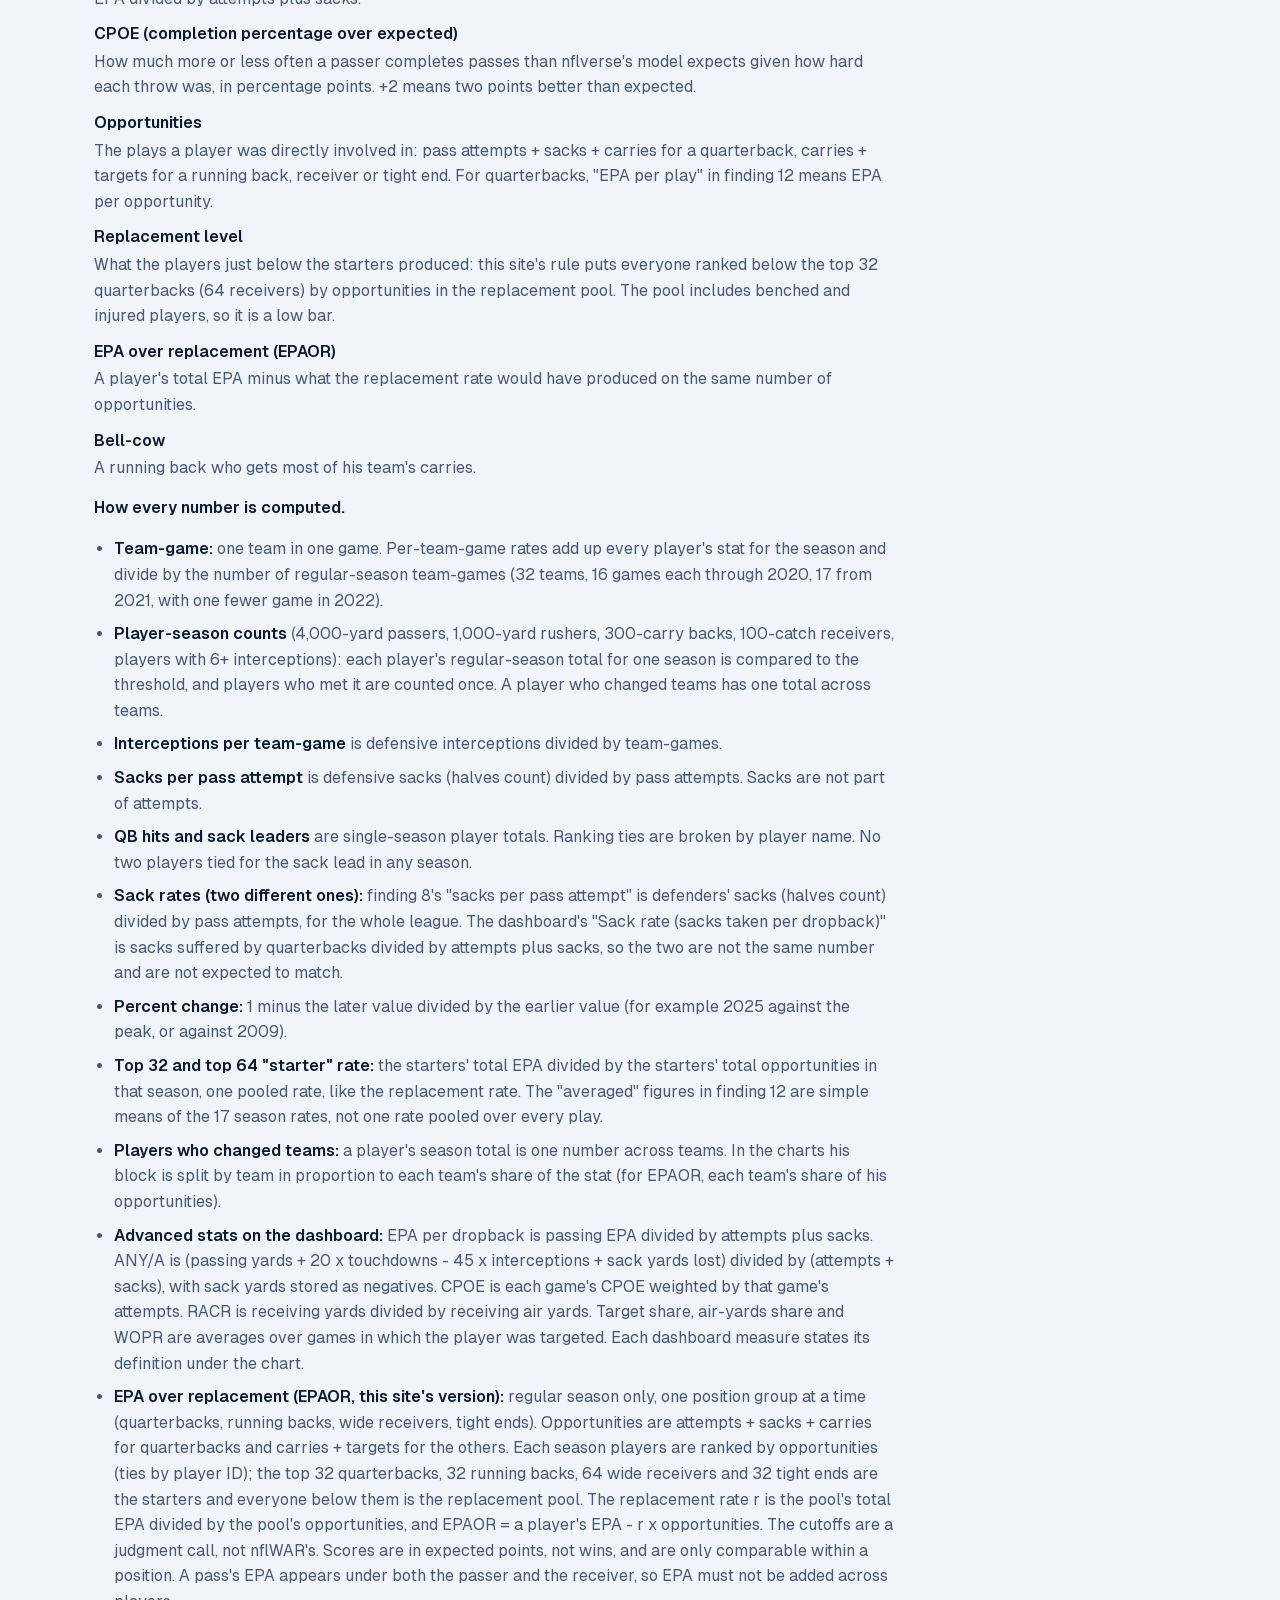
==== commit 38061da3: "Play board: 3D helmets that turn toward the pointer, modes (random, classic, pick a play), and a foo" ====
--- a/index.html
+++ b/index.html
@@ -5,9 +5,10 @@
 <meta name="viewport" content="width=device-width, initial-scale=1">
 <title>NFL Player Stats Report, 2009 to 2025</title>
 <meta name="description" content="What 291,750 NFL player-games say about passing, rushing, receiving and defense from 2009 to 2025.">
-<link rel="stylesheet" href="assets/css/style.css?v=20261002i">
-<link rel="stylesheet" href="assets/css/polish.css?v=20261002i">
-<link rel="stylesheet" href="assets/css/intro.css?v=20261002i">
+<link rel="stylesheet" href="assets/css/style.css?v=20261002z">
+<link rel="stylesheet" href="assets/css/polish.css?v=20261002z">
+<link rel="stylesheet" href="assets/css/game.css?v=20261002z">
+<link rel="stylesheet" href="assets/css/intro.css?v=20261002z">
 <link rel="icon" href="data:image/svg+xml,%3Csvg xmlns='http://www.w3.org/2000/svg' viewBox='0 0 52 32'%3E%3Cellipse cx='26' cy='16' rx='25' ry='15' fill='%238a3f12'/%3E%3Cpath d='M16 16H36M20 11.5V20.5M26 11.5V20.5M32 11.5V20.5' stroke='white' stroke-width='3' stroke-linecap='round'/%3E%3C/svg%3E">
 <script>try{var t=localStorage.getItem('theme');if(t)document.documentElement.dataset.theme=t;else if(matchMedia('(prefers-color-scheme: light)').matches)document.documentElement.dataset.theme='light';}catch(e){}</script>
 </head>
@@ -282,13 +283,14 @@
   </section>
 </main>
 
-<footer class="footer">Data: <a href="https://github.com/nflverse/nflverse-data">nflverse</a> (CC-BY-4.0) &middot; Plain HTML, CSS and JavaScript &middot; <a href="dashboard.html">Dashboard</a><br>This is an unofficial, non-commercial student project. The NFL name and shield and the team names and logos belong to the NFL and its teams. They appear here only to identify the league and teams, are loaded from links in the nflverse teams file, and are not stored in this repository.</footer>
+<footer class="footer">Data: <a href="https://github.com/nflverse/nflverse-data">nflverse</a> (CC-BY-4.0) &middot; Plain HTML, CSS and JavaScript &middot; <a href="dashboard.html">Dashboard</a><br>This is an unofficial, non-commercial student project. The NFL name and shield and the team names and logos belong to the NFL and its teams. They appear here only to identify the league and teams. The round team logos are loaded from links in the nflverse teams file and are not stored in this repository. The helmet pictures on the field board are 3D renders stored in this repository (<code>assets/helmets</code>): they use the model &ldquo;Buffalo Bills Helmet&rdquo; by Exodusks (<a href="https://sketchfab.com/3d-models/buffalo-bills-helmet-fd471344bf9c4900b8cc0f59fedb8093">Sketchfab</a>, <a href="https://creativecommons.org/licenses/by/4.0/">CC BY 4.0</a>), recolored, with each team&rsquo;s mark added to identify it. A few marks (the Eagles&rsquo; wing, Vikings&rsquo; horn, Rams&rsquo; horns, Bengals&rsquo; stripes, Giants&rsquo; and Jets&rsquo; lettering) were traced from a public product photo.</footer>
 <script src="assets/js/chart.umd.min.js"></script>
-<script src="assets/js/charts.js?v=20261002i"></script>
-<script src="assets/js/teams.js?v=20261002i"></script>
-<script src="assets/js/field.js?v=20261002i"></script>
-<script src="assets/js/report.js?v=20261002i"></script>
-<script src="assets/js/polish.js?v=20261002i" defer></script>
-<script src="assets/js/intro.js?v=20261002i" defer></script>
+<script src="assets/js/charts.js?v=20261002z"></script>
+<script src="assets/js/teams.js?v=20261002z"></script>
+<script src="assets/js/field.js?v=20261002z"></script>
+<script src="assets/js/game.js?v=20261002z"></script>
+<script src="assets/js/report.js?v=20261002z"></script>
+<script src="assets/js/polish.js?v=20261002z" defer></script>
+<script src="assets/js/intro.js?v=20261002z" defer></script>
 </body>
 </html>
--- a/assets/css/game.css
+++ b/assets/css/game.css
@@ -0,0 +1,86 @@
+/* Field board modes (random plays, pick a play, play a game) and the football game itself (assets/js/game.js).
+   Delete this file, game.js, and the mode buttons in field.js to remove them. */
+.field-modes { display: flex; align-items: center; gap: 14px; flex-wrap: wrap; margin: 4px 0 10px; }
+.field-modes .seg { flex-wrap: wrap; max-width: 100%; }
+@media (max-width: 640px) { .field-modes .seg button { padding-left: 14px; padding-right: 14px; } }
+.field-modehint { margin: 0; color: var(--dim); font-size: 13.5px; flex: 1 1 280px; }
+.field-pick { display: flex; align-items: flex-end; gap: 12px; flex-wrap: wrap; margin: 0 0 10px; padding: 10px 12px; border: 1px solid var(--line); border-radius: 12px; background: color-mix(in srgb, var(--fg) 4%, transparent); }
+.field-pick[hidden] { display: none; }
+.field-pick label { display: grid; gap: 4px; font: 600 11px var(--mono); letter-spacing: 0.08em; text-transform: uppercase; color: var(--dim); }
+.field-pick select { font: 500 14px var(--sans); min-width: 190px; }
+
+.game { position: relative; padding: 4px 0 8px; color: var(--fg); }
+.g-top { display: flex; align-items: center; justify-content: space-between; gap: 12px; margin-bottom: 6px; }
+.g-top h2 { font-family: var(--serif); font-weight: 400; font-size: clamp(24px, 3.4vw, 34px); margin: 0; }
+.g-lead { color: var(--dim); margin: 0 0 14px; max-width: 68ch; }
+.g-pick { display: flex; align-items: flex-end; gap: 14px; flex-wrap: wrap; margin-bottom: 14px; }
+.g-pick label { display: grid; gap: 4px; font: 600 12px var(--mono); letter-spacing: 0.08em; text-transform: uppercase; color: var(--dim); }
+.g-pick select { font: 500 15px var(--sans); min-width: 220px; }
+.g-vs { font: 700 14px var(--mono); color: var(--dim); padding-bottom: 9px; }
+.g-scouts { display: grid; grid-template-columns: repeat(2, minmax(0, 1fr)); gap: 12px; margin-bottom: 14px; }
+.g-scout { border: 1px solid var(--line); border-radius: 14px; padding: 12px 14px; background: color-mix(in srgb, var(--c) 8%, transparent); box-shadow: inset 0 3px 0 var(--c); }
+.g-scout-head { display: flex; align-items: center; gap: 10px; margin-bottom: 8px; }
+.g-scout-head b { font-size: 16px; }
+.g-helm { display: inline-block; width: 44px; height: 44px; flex: none; }
+.g-row { display: flex; justify-content: space-between; font-size: 14px; padding: 3px 0; border-bottom: 1px dashed var(--line); }
+.g-row em { font: 600 11px var(--mono); font-style: normal; color: var(--accent-text); margin-left: 8px; }
+.g-actions { display: flex; gap: 10px; flex-wrap: wrap; }
+
+.g-board { display: grid; grid-template-columns: 1fr auto 1fr; align-items: center; gap: 10px; margin-bottom: 8px; }
+.g-team { display: flex; align-items: center; gap: 10px; padding: 6px 12px; border-radius: 12px; border: 1px solid var(--line); background: color-mix(in srgb, var(--c) 10%, transparent); }
+.g-team.has { box-shadow: 0 0 0 2px var(--c), 0 0 22px -4px var(--c); }
+.g-team b { font-size: 15px; }
+.g-team .g-helm { width: 38px; height: 38px; }
+.g-pts { margin-left: auto; font: 700 28px/1 var(--mono); }
+.g-mid { font: 600 12px var(--mono); color: var(--dim); text-align: center; }
+.g-field { position: relative; border-radius: 14px; overflow: hidden; border: 1px solid var(--line); }
+.g-field canvas { display: block; }
+.g-banner { position: absolute; inset: 0; display: grid; place-items: center; font: 400 clamp(34px, 8vw, 84px)/1 'Bebas Neue', Impact, sans-serif; letter-spacing: 0.04em; color: #fff; text-shadow: 0 0 24px var(--c), 0 4px 14px rgba(0, 0, 0, 0.6); background: radial-gradient(closest-side, color-mix(in srgb, var(--c) 35%, transparent), transparent); animation: g-pop 0.5s var(--ease, ease) both; pointer-events: none; }
+.g-banner[hidden] { display: none; }
+@keyframes g-pop { from { opacity: 0; transform: scale(0.7); } }
+.g-situation { margin: 10px 0 8px; font-size: 15px; min-height: 1.5em; }
+.g-calls { display: flex; flex-wrap: wrap; gap: 8px; }
+.g-call { display: grid; gap: 2px; text-align: left; padding: 9px 14px; min-width: 128px; }
+.g-call small { font: 500 11px var(--mono); opacity: 0.8; }
+.g-call[disabled] { opacity: 0.5; cursor: wait; }
+.g-log { list-style: none; margin: 12px 0 0; padding: 0; display: grid; gap: 4px; font-size: 14px; }
+.g-log li { padding: 6px 10px; border-left: 3px solid var(--line); background: color-mix(in srgb, var(--fg) 4%, transparent); border-radius: 0 8px 8px 0; }
+.g-log li.good { border-left-color: #3fbf6a; }
+.g-log li.bad { border-left-color: #ef5350; }
+.g-log li:first-child { background: color-mix(in srgb, var(--fg) 8%, transparent); }
+.g-dn { font: 600 11px var(--mono); color: var(--dim); }
+.g-why { color: var(--accent-text); font-style: italic; }
+.g-final { display: grid; grid-template-columns: minmax(0, 1fr) minmax(0, 1fr); gap: 18px; margin-top: 14px; align-items: start; }
+.g-final table { width: 100%; border-collapse: collapse; font-size: 14px; }
+.g-final caption { text-align: left; font: 600 12px var(--mono); letter-spacing: 0.08em; text-transform: uppercase; color: var(--dim); padding-bottom: 6px; }
+.g-final th, .g-final td { padding: 5px 8px; border-bottom: 1px solid var(--line); text-align: right; }
+.g-final th:first-child { text-align: left; font-weight: 500; color: var(--dim); }
+.g-final h3 { font-size: 14px; margin: 0 0 6px; }
+.g-final ul { margin: 0 0 12px; padding-left: 18px; font-size: 13px; color: var(--dim); }
+@media (max-width: 640px) {
+  .g-scouts, .g-final { grid-template-columns: 1fr; }
+  .g-board { grid-template-columns: 1fr 1fr; } .g-mid { grid-column: 1 / -1; order: -1; }
+  .g-call { min-width: calc(50% - 4px); }
+}
+@media (prefers-reduced-motion: reduce) { .g-banner { animation: none; } }
+
+/* ---- the camera-follow game: setup, scoreboard pops and big banners ---- */
+.g-pick { align-items: stretch; }
+.g-side { display: flex; align-items: center; gap: 16px; padding: 14px 18px; border-radius: 16px; border: 1px solid var(--line); background: color-mix(in srgb, var(--c) 10%, transparent); box-shadow: inset 0 3px 0 var(--c); flex: 1 1 280px; }
+.g-bighelm { width: 104px; height: 104px; flex: none; filter: drop-shadow(0 0 14px color-mix(in srgb, var(--c) 70%, transparent)) drop-shadow(0 6px 8px rgba(0, 0, 0, 0.45)); }
+.g-vs { align-self: center; font: 400 34px/1 'Bebas Neue', Impact, sans-serif; letter-spacing: 0.06em; color: var(--accent-text); padding: 0; }
+.g-pts.bump { animation: g-bump 0.6s var(--ease, ease); }
+@keyframes g-bump { 35% { transform: scale(1.7); color: #ffd23c; text-shadow: 0 0 18px #ffd23c; } }
+.g-banner.big { font-size: clamp(54px, 12vw, 132px); }
+.g-banner { z-index: 2; }
+.g-final-actions { display: flex; gap: 10px; align-items: center; flex-wrap: wrap; }
+.g-final { align-items: center; }
+.g-field canvas { max-width: 100%; }
+@media (max-width: 640px) { .g-bighelm { width: 76px; height: 76px; } .g-side { flex-basis: 100%; } .g-vs { width: 100%; text-align: center; } }
+@media (prefers-reduced-motion: reduce) { .g-pts.bump { animation: none; } }
+
+/* long team names must not widen the scoreboard on a phone */
+.g-board { grid-template-columns: minmax(0, 1fr) auto minmax(0, 1fr); }
+.g-team { min-width: 0; }
+.g-team b { min-width: 0; overflow: hidden; text-overflow: ellipsis; white-space: nowrap; }
+@media (max-width: 640px) { .g-board { grid-template-columns: repeat(2, minmax(0, 1fr)); } }
